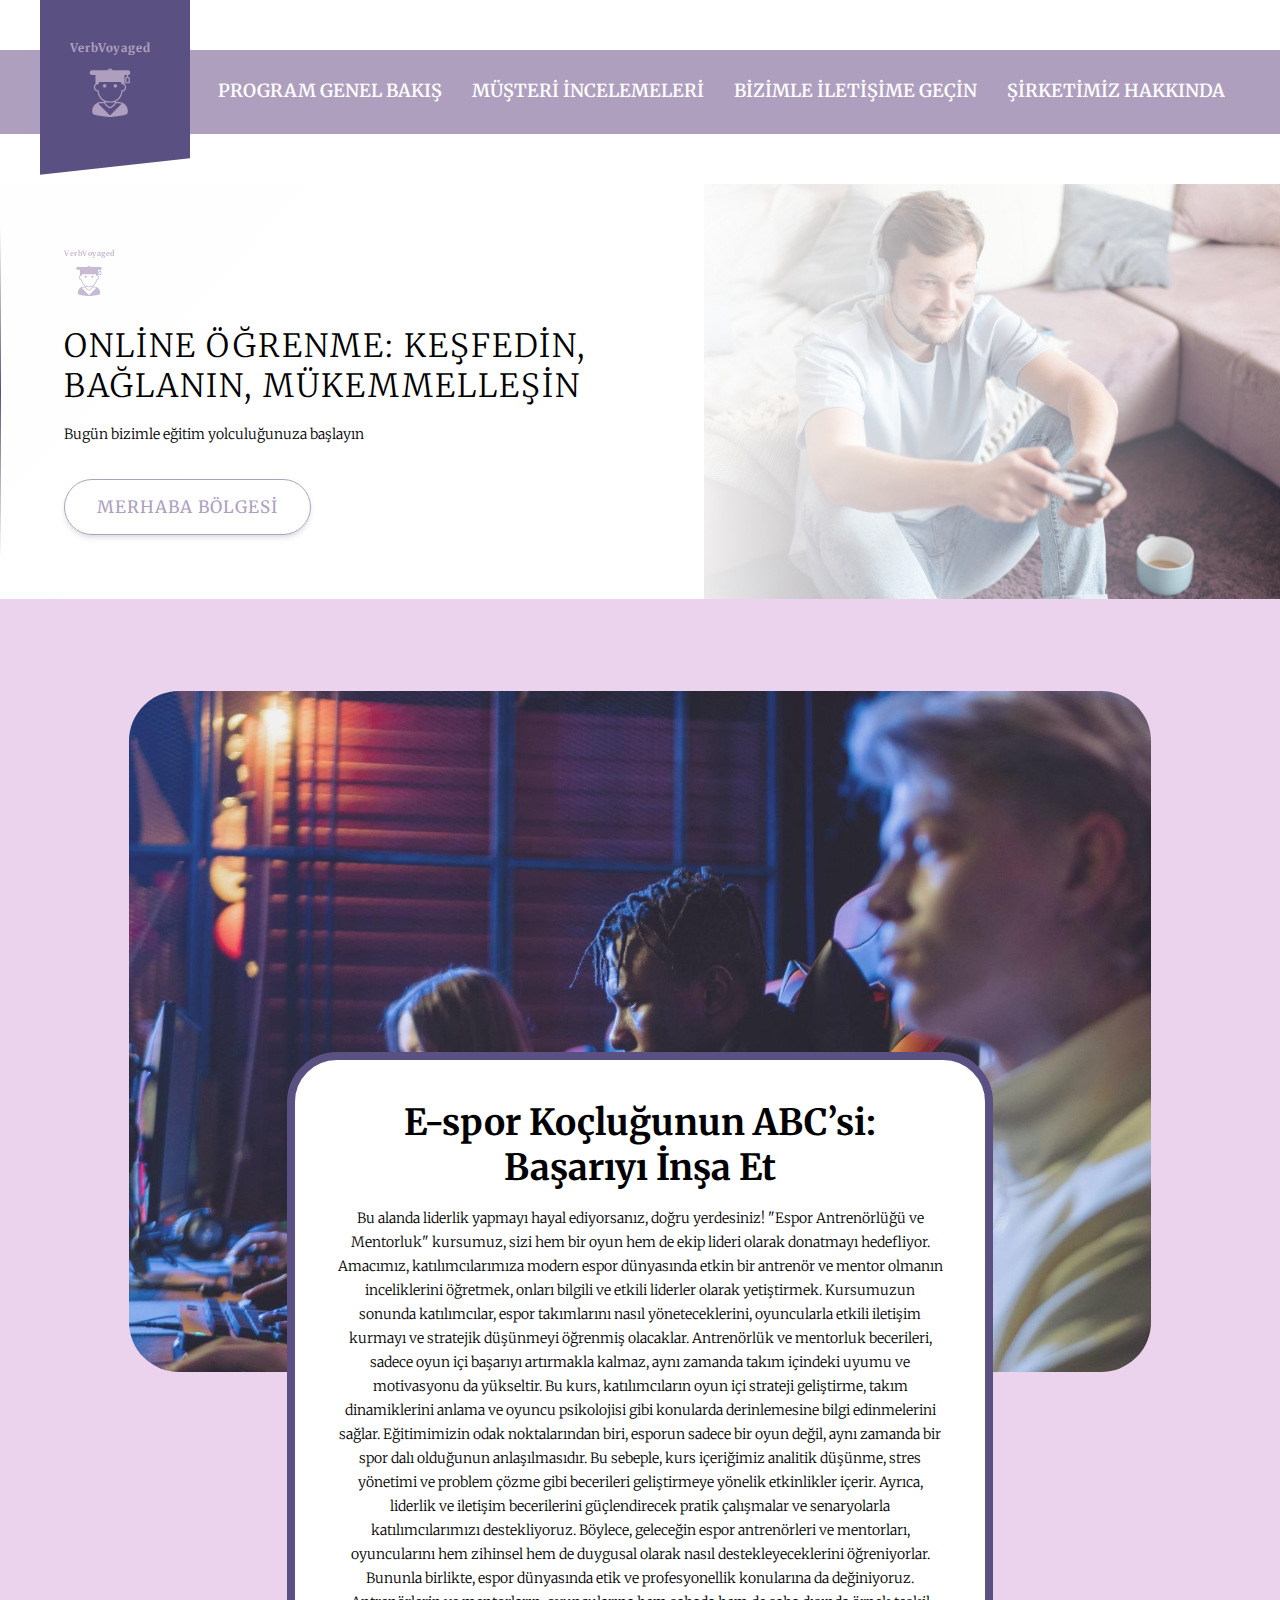
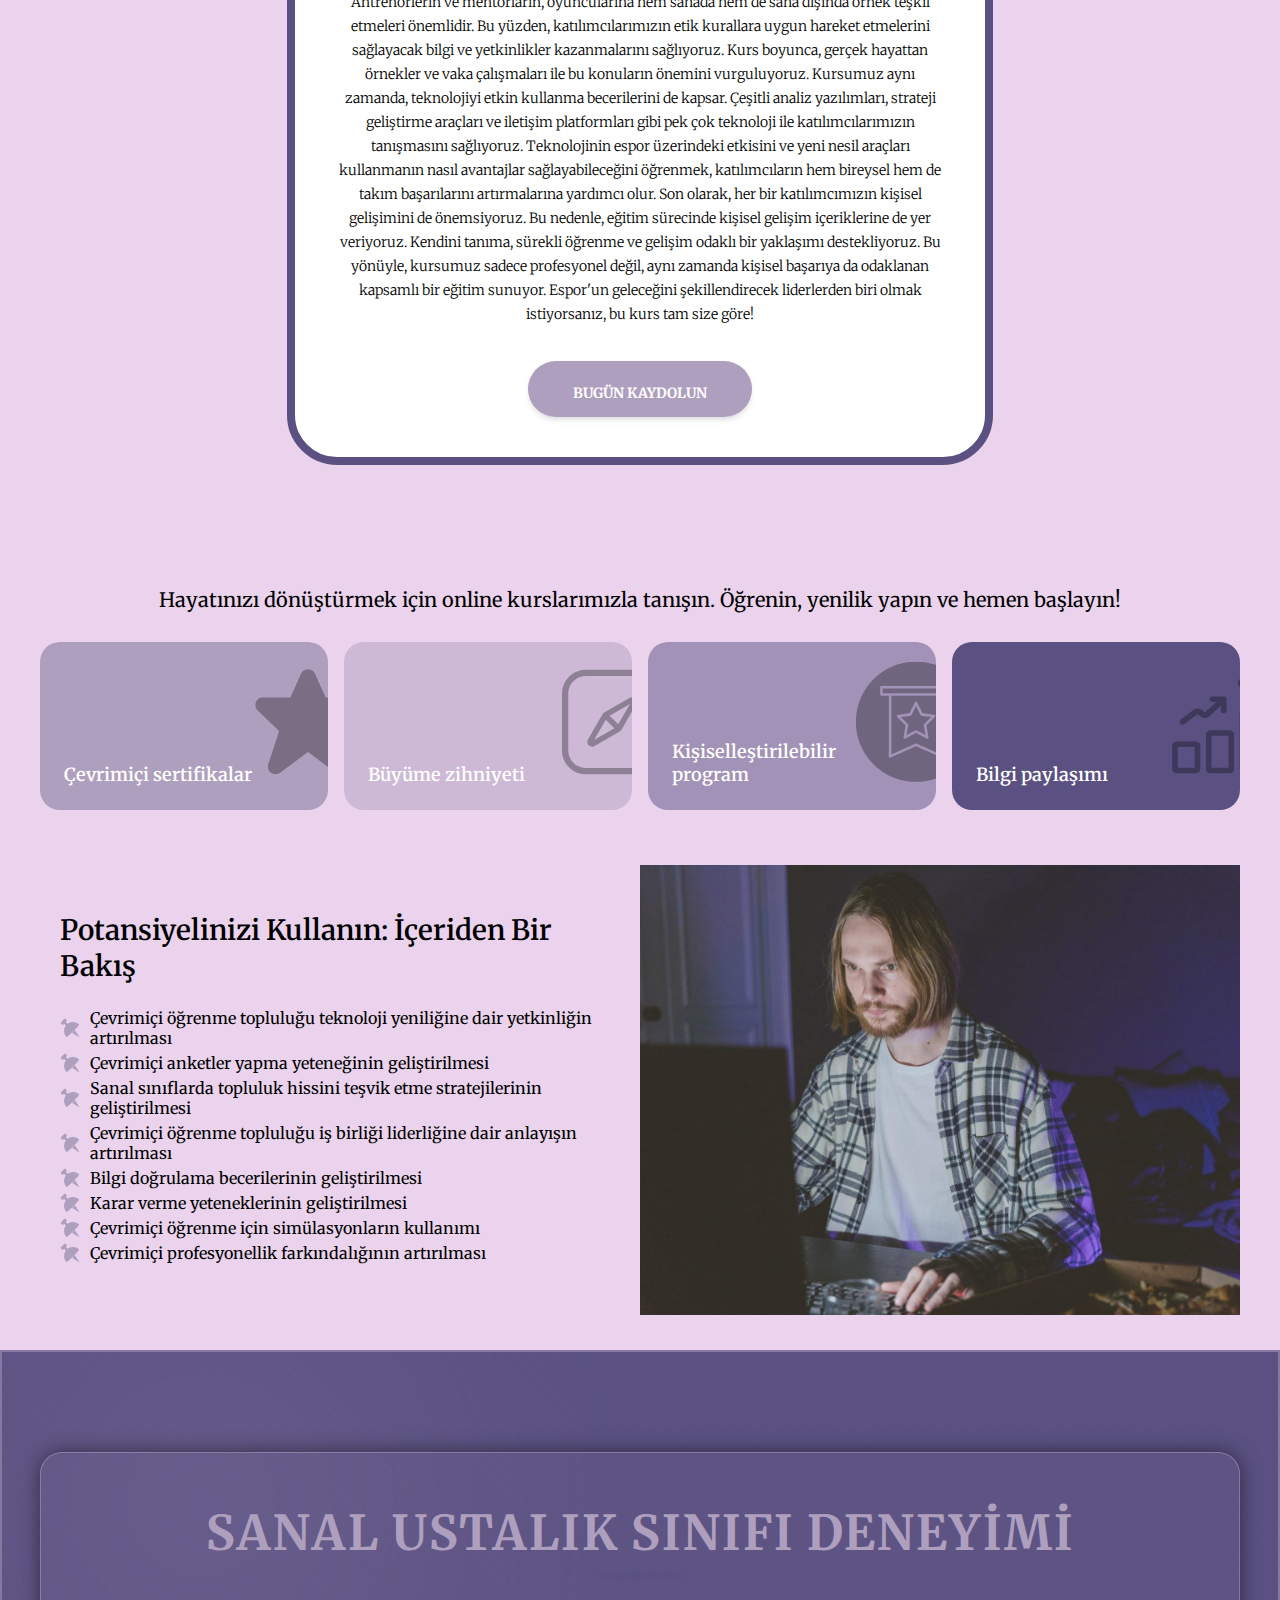
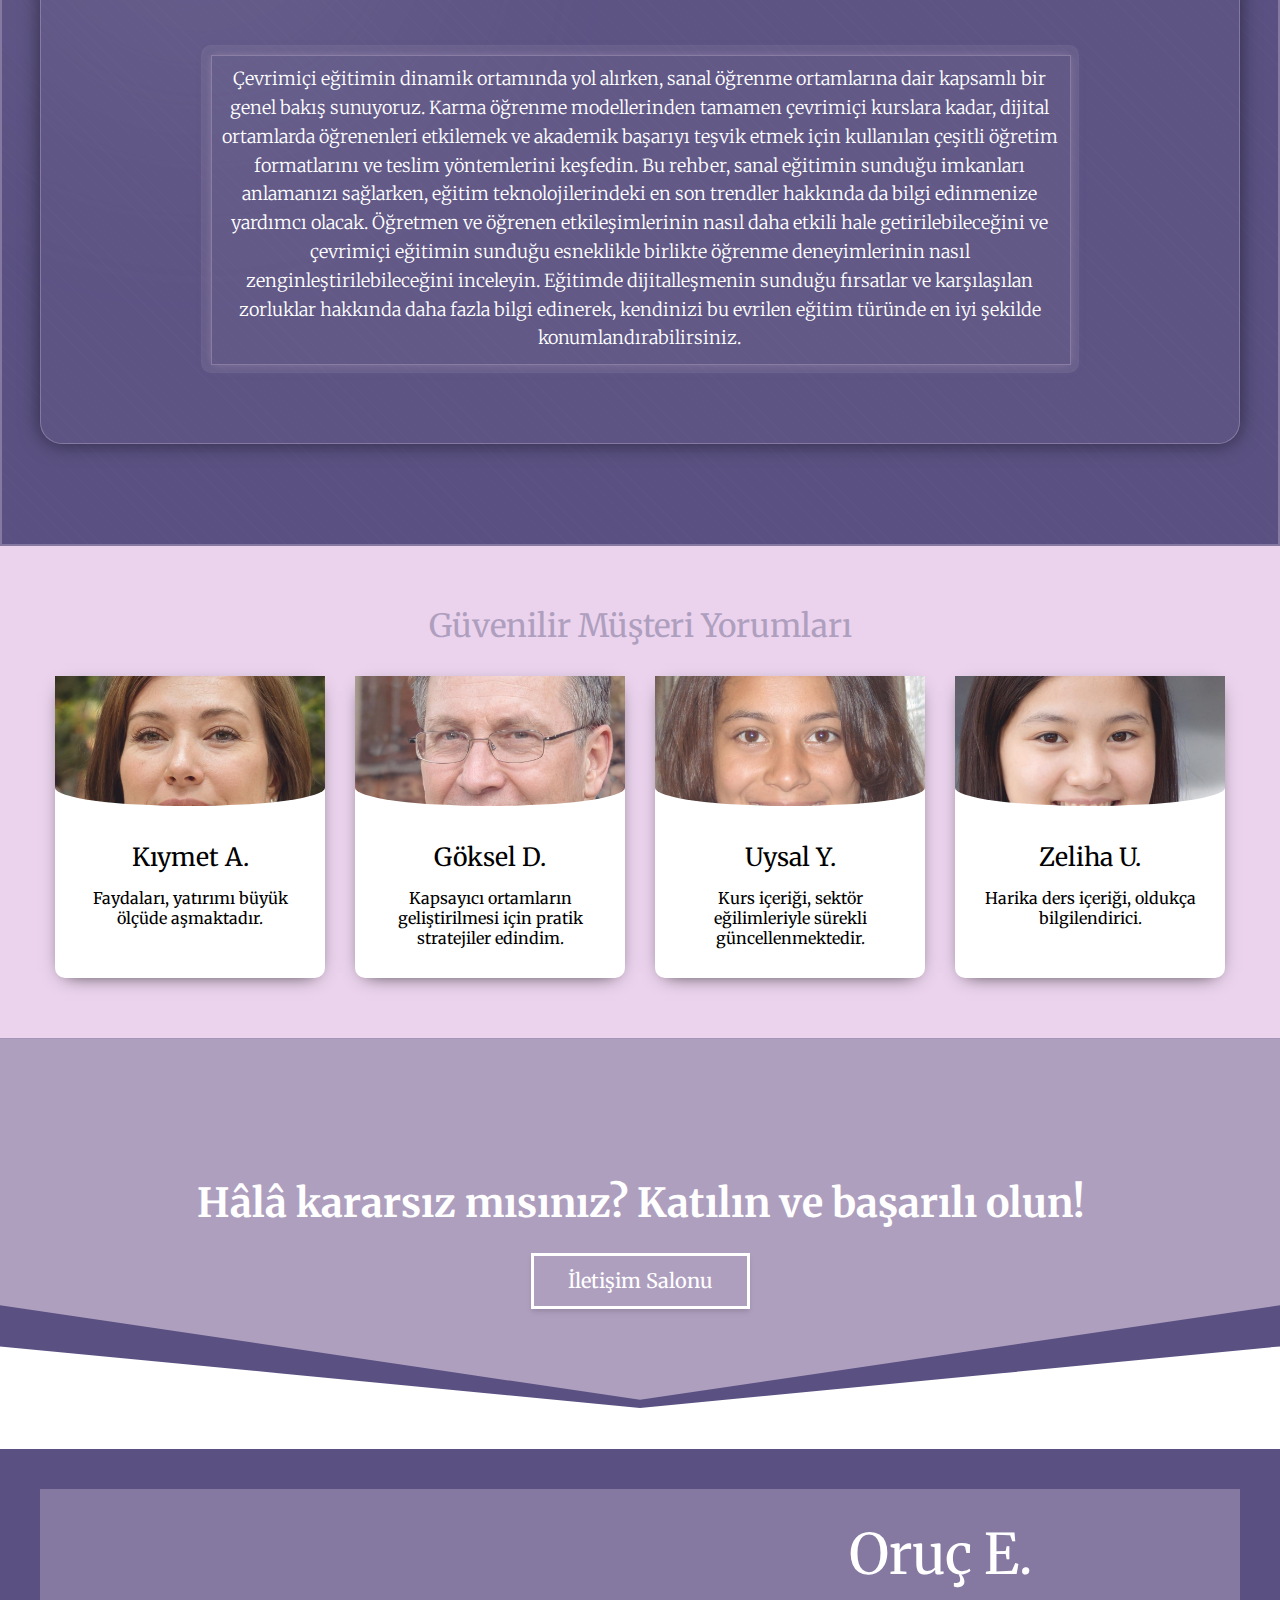
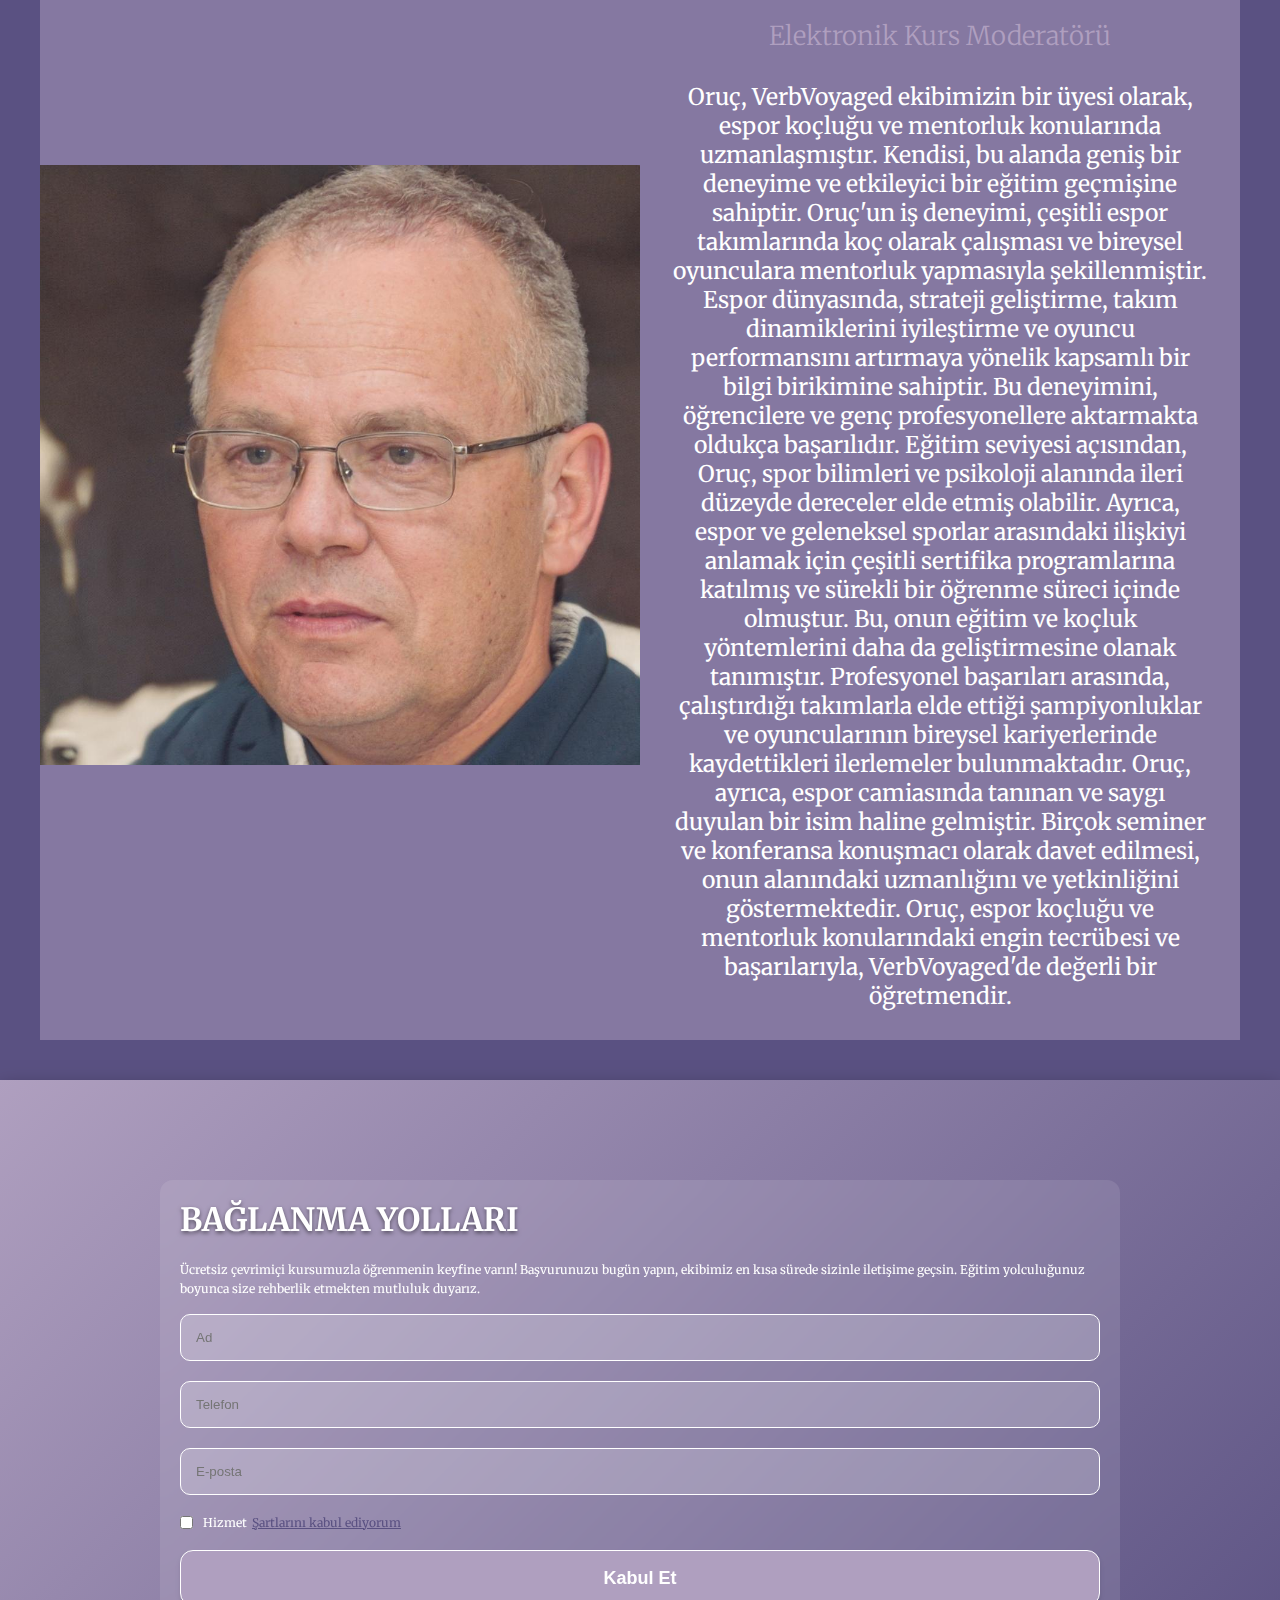
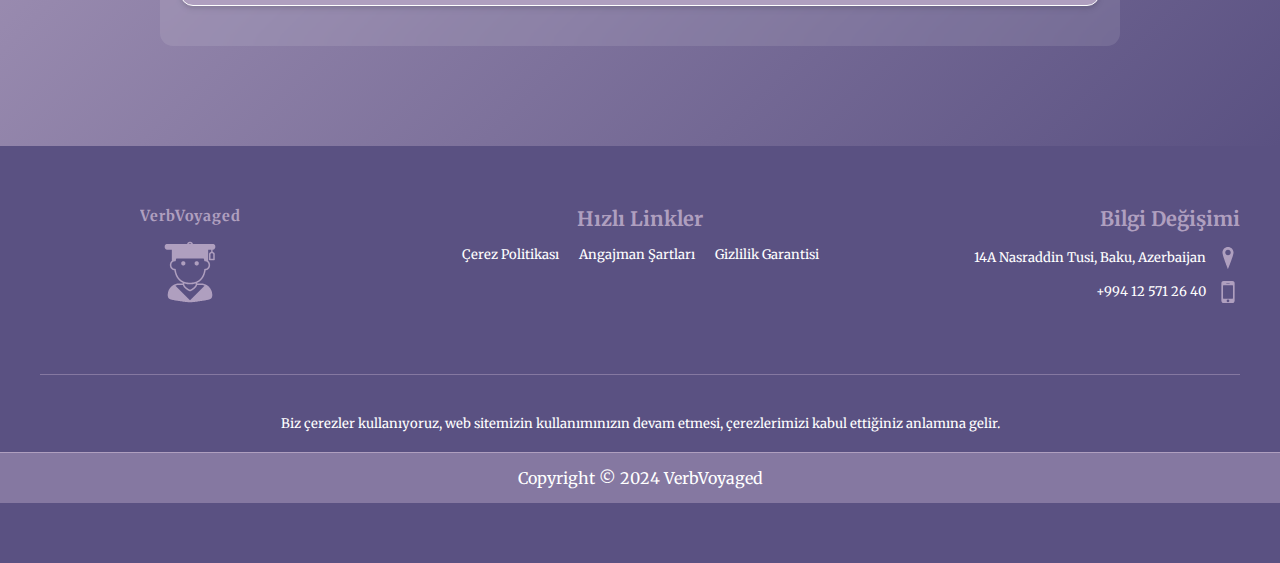
==== index.html @ fabfc953 "d" ====
<!DOCTYPE html>
<html lang="TR">
  <head>
              <meta name="viewport" content="width=device-width, initial-scale=1.0">
              <meta charset="UTF-8">
              <title>
                E-spor Koçluğunun ABC’si: Başarıyı İnşa Et. VerbVoyaged
              </title>
              <meta name="twitter:site" content="E-spor Koçluğunun ABC’si: Başarıyı İnşa Et">
              <meta property="instapp:hashtags" content="E-spor Koçluğunun ABC’si: Başarıyı İnşa Et">
              <link rel="dns-prefetch" href="//s.w.org">
              <meta property="og:locale:alternate" content="TR">
              <meta name="description" content=
              "VerbVoyaged, e-spor koçluğu ve mentorluk hizmetleri sunan bir şirket olarak, sektördeki yerini sağlamlaştırmak ve oyunculara üst düzey bir eğitim sunmak amacıyla yenilikçi bir strateji izlemektedir">
              <link rel="icon" type="image/svg+xml" href="./files/page-logo.svg">
              <link rel="preconnect" href="https://fonts.googleapis.com">
              <link rel="preconnect" href="https://fonts.gstatic.com" crossorigin="">
              <link href="https://fonts.googleapis.com/css2?family=Merriweather:ital,wght@0,300;0,400;0,700;0,900;1,300;1,400;1,700;1,900&amp;display=swap" rel="stylesheet">
              <link rel="stylesheet" type="text/css" href="./files/css_vault/stylesheet.css">
  </head>
  <body>
              <div class="wrapper-holder-XPtv4K">
                
<!--===================Header===================-->

                <header>
                            <div class="main_header">
                              <div class="container">
                                          <div class="header_content">
                                            <div class="logo_holder">
                                                        <a class="logotype" href="./"><svg fill="rgb(175,159,191)" height="512pt" preserveaspectratio="xMidYMid meet" version="1.0" viewbox="0 0 512 512" width="512pt" xmlns=
                                                        "http://www.w3.org/2000/svg">
                                                        <g transform="translate(76.8,153.6) scale(0.7)">
                                                          <g transform="translate(0.000000,512) scale(0.100000,-0.100000)">
                                                                      <path d=
                                                                      "M 2500 4690 h 120 v 10 h -120 z M 2470 4680 h 180 v 10 h -180 z M 2450 4670 h 220 v 10 h -220 z M 2430 4660 h 260 v 10 h -260 z M 2420 4650 h 280 v 10 h -280 z M 2410 4640 h 300 v 10 h -300 z M 2400 4630 h 320 v 10 h -320 z M 2390 4620 h 340 v 10 h -340 z M 2380 4610 h 360 v 10 h -360 z M 2370 4600 h 380 v 10 h -380 z M 2370 4590 h 380 v 10 h -380 z M 2360 4580 h 160 v 10 h -160 z M 2600 4580 h 160 v 10 h -160 z M 2360 4570 h 140 v 10 h -140 z M 2620 4570 h 140 v 10 h -140 z M 2360 4560 h 130 v 10 h -130 z M 2630 4560 h 130 v 10 h -130 z M 2350 4550 h 130 v 10 h -130 z M 2640 4550 h 130 v 10 h -130 z M 2350 4540 h 120 v 10 h -120 z M 2650 4540 h 120 v 10 h -120 z M 850 4530 h 3420 v 10 h -3420 z M 820 4520 h 3480 v 10 h -3480 z M 800 4510 h 3520 v 10 h -3520 z M 790 4500 h 3540 v 10 h -3540 z M 780 4490 h 3570 v 10 h -3570 z M 760 4480 h 3600 v 10 h -3600 z M 760 4470 h 3600 v 10 h -3600 z M 750 4460 h 3620 v 10 h -3620 z M 740 4450 h 3640 v 10 h -3640 z M 730 4440 h 3650 v 10 h -3650 z M 730 4430 h 3660 v 10 h -3660 z M 730 4420 h 3660 v 10 h -3660 z M 720 4410 h 3680 v 10 h -3680 z M 720 4400 h 3680 v 10 h -3680 z M 710 4390 h 3700 v 10 h -3700 z M 710 4380 h 3700 v 10 h -3700 z M 710 4370 h 3700 v 10 h -3700 z M 710 4360 h 3700 v 10 h -3700 z M 710 4350 h 3700 v 10 h -3700 z M 710 4340 h 3700 v 10 h -3700 z M 710 4330 h 3700 v 10 h -3700 z M 710 4320 h 3700 v 10 h -3700 z M 710 4310 h 3700 v 10 h -3700 z M 710 4300 h 3700 v 10 h -3700 z M 710 4290 h 3700 v 10 h -3700 z M 710 4280 h 3700 v 10 h -3700 z M 710 4270 h 3700 v 10 h -3700 z M 710 4260 h 3690 v 10 h -3690 z M 720 4250 h 3680 v 10 h -3680 z M 720 4240 h 3680 v 10 h -3680 z M 730 4230 h 3660 v 10 h -3660 z M 730 4220 h 3660 v 10 h -3660 z M 730 4210 h 3650 v 10 h -3650 z M 740 4200 h 3640 v 10 h -3640 z M 750 4190 h 3620 v 10 h -3620 z M 760 4180 h 3600 v 10 h -3600 z M 760 4170 h 3590 v 10 h -3590 z M 780 4160 h 3560 v 10 h -3560 z M 790 4150 h 3540 v 10 h -3540 z M 800 4140 h 3520 v 10 h -3520 z M 820 4130 h 3480 v 10 h -3480 z M 850 4120 h 3420 v 10 h -3420 z M 1230 4110 h 2660 v 10 h -2660 z M 4110 4110 h 100 v 10 h -100 z M 1230 4100 h 2660 v 10 h -2660 z M 4110 4100 h 100 v 10 h -100 z M 1230 4090 h 2660 v 10 h -2660 z M 4110 4090 h 100 v 10 h -100 z M 1230 4080 h 2660 v 10 h -2660 z M 4110 4080 h 100 v 10 h -100 z M 1230 4070 h 2660 v 10 h -2660 z M 4110 4070 h 100 v 10 h -100 z M 1230 4060 h 2660 v 10 h -2660 z M 4110 4060 h 100 v 10 h -100 z M 1230 4050 h 2660 v 10 h -2660 z M 4110 4050 h 100 v 10 h -100 z M 1230 4040 h 2660 v 10 h -2660 z M 4110 4040 h 100 v 10 h -100 z M 1230 4030 h 2660 v 10 h -2660 z M 4110 4030 h 100 v 10 h -100 z M 1230 4020 h 2660 v 10 h -2660 z M 4110 4020 h 100 v 10 h -100 z M 1230 4010 h 2660 v 10 h -2660 z M 4110 4010 h 100 v 10 h -100 z M 1230 4000 h 2660 v 10 h -2660 z M 4110 4000 h 100 v 10 h -100 z M 1230 3990 h 2660 v 10 h -2660 z M 4110 3990 h 100 v 10 h -100 z M 1230 3980 h 2660 v 10 h -2660 z M 4110 3980 h 100 v 10 h -100 z M 1230 3970 h 2660 v 10 h -2660 z M 4110 3970 h 100 v 10 h -100 z M 1230 3960 h 2660 v 10 h -2660 z M 4110 3960 h 100 v 10 h -100 z M 1230 3950 h 2660 v 10 h -2660 z M 4080 3950 h 160 v 10 h -160 z M 1230 3940 h 2660 v 10 h -2660 z M 4060 3940 h 200 v 10 h -200 z M 1230 3930 h 2660 v 10 h -2660 z M 4040 3930 h 240 v 10 h -240 z M 1230 3920 h 2660 v 10 h -2660 z M 4030 3920 h 260 v 10 h -260 z M 1230 3910 h 2660 v 10 h -2660 z M 4010 3910 h 300 v 10 h -300 z M 1230 3900 h 2660 v 10 h -2660 z M 4000 3900 h 320 v 10 h -320 z M 1230 3890 h 2660 v 10 h -2660 z M 3990 3890 h 340 v 10 h -340 z M 1230 3880 h 2660 v 10 h -2660 z M 3980 3880 h 360 v 10 h -360 z M 1230 3870 h 2660 v 10 h -2660 z M 3980 3870 h 360 v 10 h -360 z M 1230 3860 h 2660 v 10 h -2660 z M 3970 3860 h 380 v 10 h -380 z M 1230 3850 h 2660 v 10 h -2660 z M 3970 3850 h 170 v 10 h -170 z M 4180 3850 h 170 v 10 h -170 z M 1230 3840 h 2660 v 10 h -2660 z M 3960 3840 h 150 v 10 h -150 z M 4210 3840 h 150 v 10 h -150 z M 1230 3830 h 2660 v 10 h -2660 z M 3960 3830 h 130 v 10 h -130 z M 4230 3830 h 130 v 10 h -130 z M 1230 3820 h 2660 v 10 h -2660 z M 3960 3820 h 120 v 10 h -120 z M 4240 3820 h 120 v 10 h -120 z M 1230 3810 h 2660 v 10 h -2660 z M 3950 3810 h 120 v 10 h -120 z M 4250 3810 h 120 v 10 h -120 z M 1230 3800 h 2660 v 10 h -2660 z M 3950 3800 h 120 v 10 h -120 z M 4250 3800 h 120 v 10 h -120 z M 1230 3790 h 2660 v 10 h -2660 z M 3950 3790 h 110 v 10 h -110 z M 4260 3790 h 110 v 10 h -110 z M 1230 3780 h 2660 v 10 h -2660 z M 3950 3780 h 110 v 10 h -110 z M 4260 3780 h 110 v 10 h -110 z M 1230 3770 h 2660 v 10 h -2660 z M 3950 3770 h 110 v 10 h -110 z M 4260 3770 h 110 v 10 h -110 z M 1230 3760 h 2660 v 10 h -2660 z M 3950 3760 h 110 v 10 h -110 z M 4260 3760 h 110 v 10 h -110 z M 1230 3750 h 2660 v 10 h -2660 z M 3950 3750 h 110 v 10 h -110 z M 4260 3750 h 110 v 10 h -110 z M 1230 3740 h 2660 v 10 h -2660 z M 3950 3740 h 110 v 10 h -110 z M 4260 3740 h 110 v 10 h -110 z M 1230 3730 h 2660 v 10 h -2660 z M 3950 3730 h 110 v 10 h -110 z M 4260 3730 h 110 v 10 h -110 z M 1230 3720 h 2660 v 10 h -2660 z M 3950 3720 h 110 v 10 h -110 z M 4260 3720 h 110 v 10 h -110 z M 1230 3710 h 2660 v 10 h -2660 z M 3950 3710 h 110 v 10 h -110 z M 4260 3710 h 110 v 10 h -110 z M 1230 3700 h 2660 v 10 h -2660 z M 3950 3700 h 110 v 10 h -110 z M 4260 3700 h 110 v 10 h -110 z M 1230 3690 h 2660 v 10 h -2660 z M 3950 3690 h 110 v 10 h -110 z M 4260 3690 h 110 v 10 h -110 z M 1230 3680 h 2660 v 10 h -2660 z M 3950 3680 h 110 v 10 h -110 z M 4260 3680 h 110 v 10 h -110 z M 1230 3670 h 2660 v 10 h -2660 z M 3950 3670 h 110 v 10 h -110 z M 4260 3670 h 110 v 10 h -110 z M 1230 3660 h 2660 v 10 h -2660 z M 3950 3660 h 110 v 10 h -110 z M 4260 3660 h 110 v 10 h -110 z M 1230 3650 h 2660 v 10 h -2660 z M 3950 3650 h 110 v 10 h -110 z M 4260 3650 h 110 v 10 h -110 z M 1230 3640 h 2660 v 10 h -2660 z M 3950 3640 h 110 v 10 h -110 z M 4260 3640 h 110 v 10 h -110 z M 1230 3630 h 2660 v 10 h -2660 z M 3950 3630 h 110 v 10 h -110 z M 4260 3630 h 110 v 10 h -110 z M 1230 3620 h 2660 v 10 h -2660 z M 3950 3620 h 110 v 10 h -110 z M 4260 3620 h 110 v 10 h -110 z M 1230 3610 h 2660 v 10 h -2660 z M 3950 3610 h 110 v 10 h -110 z M 4260 3610 h 110 v 10 h -110 z M 1230 3600 h 2660 v 10 h -2660 z M 3950 3600 h 110 v 10 h -110 z M 4260 3600 h 110 v 10 h -110 z M 1230 3590 h 2660 v 10 h -2660 z M 3950 3590 h 110 v 10 h -110 z M 4260 3590 h 110 v 10 h -110 z M 1230 3580 h 2660 v 10 h -2660 z M 3950 3580 h 110 v 10 h -110 z M 4260 3580 h 110 v 10 h -110 z M 1230 3570 h 2660 v 10 h -2660 z M 3950 3570 h 110 v 10 h -110 z M 4260 3570 h 110 v 10 h -110 z M 1230 3560 h 2660 v 10 h -2660 z M 3950 3560 h 110 v 10 h -110 z M 4260 3560 h 110 v 10 h -110 z M 1230 3550 h 2660 v 10 h -2660 z M 3950 3550 h 110 v 10 h -110 z M 4260 3550 h 110 v 10 h -110 z M 1230 3540 h 2660 v 10 h -2660 z M 3950 3540 h 110 v 10 h -110 z M 4260 3540 h 110 v 10 h -110 z M 1230 3530 h 2660 v 10 h -2660 z M 3950 3530 h 110 v 10 h -110 z M 4260 3530 h 110 v 10 h -110 z M 1230 3520 h 2660 v 10 h -2660 z M 3950 3520 h 110 v 10 h -110 z M 4260 3520 h 110 v 10 h -110 z M 1230 3510 h 2660 v 10 h -2660 z M 3950 3510 h 110 v 10 h -110 z M 4260 3510 h 110 v 10 h -110 z M 1230 3500 h 2660 v 10 h -2660 z M 3950 3500 h 110 v 10 h -110 z M 4260 3500 h 110 v 10 h -110 z M 1230 3490 h 2660 v 10 h -2660 z M 3950 3490 h 110 v 10 h -110 z M 4260 3490 h 110 v 10 h -110 z M 1230 3480 h 2660 v 10 h -2660 z M 3950 3480 h 110 v 10 h -110 z M 4260 3480 h 110 v 10 h -110 z M 1230 3470 h 330 v 10 h -330 z M 3560 3470 h 330 v 10 h -330 z M 3950 3470 h 110 v 10 h -110 z M 4260 3470 h 110 v 10 h -110 z M 1230 3460 h 330 v 10 h -330 z M 3560 3460 h 330 v 10 h -330 z M 3950 3460 h 110 v 10 h -110 z M 4260 3460 h 110 v 10 h -110 z M 1230 3450 h 320 v 10 h -320 z M 3570 3450 h 320 v 10 h -320 z M 3950 3450 h 420 v 10 h -420 z M 1230 3440 h 320 v 10 h -320 z M 3570 3440 h 320 v 10 h -320 z M 3950 3440 h 420 v 10 h -420 z M 1230 3430 h 320 v 10 h -320 z M 3570 3430 h 320 v 10 h -320 z M 3950 3430 h 420 v 10 h -420 z M 1230 3420 h 310 v 10 h -310 z M 3580 3420 h 310 v 10 h -310 z M 3950 3420 h 420 v 10 h -420 z M 1230 3410 h 310 v 10 h -310 z M 3580 3410 h 310 v 10 h -310 z M 3950 3410 h 420 v 10 h -420 z M 1230 3400 h 310 v 10 h -310 z M 3580 3400 h 310 v 10 h -310 z M 3950 3400 h 420 v 10 h -420 z M 1230 3390 h 300 v 10 h -300 z M 3590 3390 h 300 v 10 h -300 z M 3950 3390 h 420 v 10 h -420 z M 1230 3380 h 300 v 10 h -300 z M 3590 3380 h 300 v 10 h -300 z M 3950 3380 h 420 v 10 h -420 z M 1230 3370 h 300 v 10 h -300 z M 3590 3370 h 300 v 10 h -300 z M 3950 3370 h 420 v 10 h -420 z M 1230 3360 h 290 v 10 h -290 z M 3590 3360 h 300 v 10 h -300 z M 3960 3360 h 400 v 10 h -400 z M 1230 3350 h 290 v 10 h -290 z M 3600 3350 h 290 v 10 h -290 z M 3980 3350 h 360 v 10 h -360 z M 1230 3340 h 290 v 10 h -290 z M 3600 3340 h 290 v 10 h -290 z M 1230 3330 h 290 v 10 h -290 z M 3600 3330 h 290 v 10 h -290 z M 1230 3320 h 290 v 10 h -290 z M 3600 3320 h 290 v 10 h -290 z M 1230 3310 h 290 v 10 h -290 z M 3600 3310 h 290 v 10 h -290 z M 1230 3300 h 290 v 10 h -290 z M 3600 3300 h 290 v 10 h -290 z M 1210 3290 h 300 v 10 h -300 z M 3610 3290 h 290 v 10 h -290 z M 1200 3280 h 300 v 10 h -300 z M 3620 3280 h 290 v 10 h -290 z M 1190 3270 h 300 v 10 h -300 z M 3630 3270 h 290 v 10 h -290 z M 1180 3260 h 230 v 10 h -230 z M 2010 3260 h 120 v 10 h -120 z M 2990 3260 h 120 v 10 h -120 z M 3710 3260 h 220 v 10 h -220 z M 1180 3250 h 190 v 10 h -190 z M 1990 3250 h 160 v 10 h -160 z M 2970 3250 h 160 v 10 h -160 z M 3750 3250 h 190 v 10 h -190 z M 1170 3240 h 170 v 10 h -170 z M 1980 3240 h 180 v 10 h -180 z M 2960 3240 h 180 v 10 h -180 z M 3770 3240 h 170 v 10 h -170 z M 1160 3230 h 160 v 10 h -160 z M 1960 3230 h 220 v 10 h -220 z M 2940 3230 h 220 v 10 h -220 z M 3790 3230 h 160 v 10 h -160 z M 1150 3220 h 160 v 10 h -160 z M 1950 3220 h 240 v 10 h -240 z M 2930 3220 h 240 v 10 h -240 z M 3800 3220 h 160 v 10 h -160 z M 1150 3210 h 150 v 10 h -150 z M 1950 3210 h 240 v 10 h -240 z M 2930 3210 h 240 v 10 h -240 z M 3820 3210 h 150 v 10 h -150 z M 1140 3200 h 140 v 10 h -140 z M 1940 3200 h 260 v 10 h -260 z M 2920 3200 h 260 v 10 h -260 z M 3830 3200 h 140 v 10 h -140 z M 1130 3190 h 140 v 10 h -140 z M 1930 3190 h 280 v 10 h -280 z M 2910 3190 h 280 v 10 h -280 z M 3840 3190 h 140 v 10 h -140 z M 1130 3180 h 130 v 10 h -130 z M 1930 3180 h 280 v 10 h -280 z M 2910 3180 h 280 v 10 h -280 z M 3850 3180 h 130 v 10 h -130 z M 1120 3170 h 140 v 10 h -140 z M 1920 3170 h 300 v 10 h -300 z M 2900 3170 h 300 v 10 h -300 z M 3860 3170 h 130 v 10 h -130 z M 1120 3160 h 130 v 10 h -130 z M 1920 3160 h 300 v 10 h -300 z M 2900 3160 h 300 v 10 h -300 z M 3860 3160 h 130 v 10 h -130 z M 1120 3150 h 120 v 10 h -120 z M 1920 3150 h 300 v 10 h -300 z M 2900 3150 h 300 v 10 h -300 z M 3870 3150 h 130 v 10 h -130 z M 1110 3140 h 130 v 10 h -130 z M 1920 3140 h 300 v 10 h -300 z M 2900 3140 h 300 v 10 h -300 z M 3880 3140 h 120 v 10 h -120 z M 1110 3130 h 120 v 10 h -120 z M 1920 3130 h 300 v 10 h -300 z M 2900 3130 h 300 v 10 h -300 z M 3880 3130 h 120 v 10 h -120 z M 1110 3120 h 110 v 10 h -110 z M 1920 3120 h 300 v 10 h -300 z M 2900 3120 h 300 v 10 h -300 z M 3890 3120 h 120 v 10 h -120 z M 1100 3110 h 120 v 10 h -120 z M 1920 3110 h 300 v 10 h -300 z M 2900 3110 h 300 v 10 h -300 z M 3890 3110 h 120 v 10 h -120 z M 1100 3100 h 120 v 10 h -120 z M 1920 3100 h 300 v 10 h -300 z M 2900 3100 h 300 v 10 h -300 z M 3900 3100 h 110 v 10 h -110 z M 1100 3090 h 110 v 10 h -110 z M 1920 3090 h 300 v 10 h -300 z M 2900 3090 h 300 v 10 h -300 z M 3900 3090 h 120 v 10 h -120 z M 1100 3080 h 110 v 10 h -110 z M 1920 3080 h 300 v 10 h -300 z M 2900 3080 h 300 v 10 h -300 z M 3900 3080 h 120 v 10 h -120 z M 1090 3070 h 120 v 10 h -120 z M 1920 3070 h 300 v 10 h -300 z M 2900 3070 h 300 v 10 h -300 z M 3910 3070 h 110 v 10 h -110 z M 1090 3060 h 110 v 10 h -110 z M 1920 3060 h 300 v 10 h -300 z M 2900 3060 h 300 v 10 h -300 z M 3910 3060 h 110 v 10 h -110 z M 1090 3050 h 110 v 10 h -110 z M 1930 3050 h 280 v 10 h -280 z M 2910 3050 h 280 v 10 h -280 z M 3910 3050 h 110 v 10 h -110 z M 1090 3040 h 110 v 10 h -110 z M 1930 3040 h 280 v 10 h -280 z M 2910 3040 h 280 v 10 h -280 z M 3910 3040 h 110 v 10 h -110 z M 1090 3030 h 110 v 10 h -110 z M 1940 3030 h 260 v 10 h -260 z M 2920 3030 h 260 v 10 h -260 z M 3910 3030 h 120 v 10 h -120 z M 1090 3020 h 110 v 10 h -110 z M 1950 3020 h 240 v 10 h -240 z M 2930 3020 h 240 v 10 h -240 z M 3920 3020 h 110 v 10 h -110 z M 1090 3010 h 110 v 10 h -110 z M 1950 3010 h 240 v 10 h -240 z M 2930 3010 h 240 v 10 h -240 z M 3920 3010 h 110 v 10 h -110 z M 1090 3000 h 110 v 10 h -110 z M 1960 3000 h 220 v 10 h -220 z M 2940 3000 h 220 v 10 h -220 z M 3920 3000 h 110 v 10 h -110 z M 1090 2990 h 110 v 10 h -110 z M 1980 2990 h 180 v 10 h -180 z M 2960 2990 h 180 v 10 h -180 z M 3920 2990 h 110 v 10 h -110 z M 1090 2980 h 110 v 10 h -110 z M 1990 2980 h 160 v 10 h -160 z M 2970 2980 h 160 v 10 h -160 z M 3920 2980 h 110 v 10 h -110 z M 1090 2970 h 110 v 10 h -110 z M 2010 2970 h 120 v 10 h -120 z M 2990 2970 h 120 v 10 h -120 z M 3920 2970 h 110 v 10 h -110 z M 1090 2960 h 110 v 10 h -110 z M 3920 2960 h 110 v 10 h -110 z M 1090 2950 h 110 v 10 h -110 z M 3920 2950 h 110 v 10 h -110 z M 1090 2940 h 110 v 10 h -110 z M 3910 2940 h 120 v 10 h -120 z M 1090 2930 h 110 v 10 h -110 z M 3910 2930 h 110 v 10 h -110 z M 1090 2920 h 120 v 10 h -120 z M 3910 2920 h 110 v 10 h -110 z M 1090 2910 h 120 v 10 h -120 z M 3910 2910 h 110 v 10 h -110 z M 1100 2900 h 110 v 10 h -110 z M 3910 2900 h 110 v 10 h -110 z M 1100 2890 h 110 v 10 h -110 z M 3900 2890 h 120 v 10 h -120 z M 1100 2880 h 120 v 10 h -120 z M 3900 2880 h 120 v 10 h -120 z M 1100 2870 h 120 v 10 h -120 z M 3890 2870 h 120 v 10 h -120 z M 1110 2860 h 120 v 10 h -120 z M 3890 2860 h 120 v 10 h -120 z M 1110 2850 h 120 v 10 h -120 z M 3880 2850 h 130 v 10 h -130 z M 1110 2840 h 130 v 10 h -130 z M 3880 2840 h 120 v 10 h -120 z M 1120 2830 h 130 v 10 h -130 z M 3870 2830 h 130 v 10 h -130 z M 1120 2820 h 130 v 10 h -130 z M 3870 2820 h 130 v 10 h -130 z M 1130 2810 h 130 v 10 h -130 z M 3860 2810 h 130 v 10 h -130 z M 1130 2800 h 140 v 10 h -140 z M 3850 2800 h 140 v 10 h -140 z M 1140 2790 h 140 v 10 h -140 z M 3840 2790 h 140 v 10 h -140 z M 1140 2780 h 150 v 10 h -150 z M 3830 2780 h 150 v 10 h -150 z M 1150 2770 h 150 v 10 h -150 z M 3820 2770 h 150 v 10 h -150 z M 1160 2760 h 160 v 10 h -160 z M 3810 2760 h 150 v 10 h -150 z M 1160 2750 h 170 v 10 h -170 z M 3790 2750 h 170 v 10 h -170 z M 1170 2740 h 180 v 10 h -180 z M 3770 2740 h 180 v 10 h -180 z M 1180 2730 h 190 v 10 h -190 z M 3750 2730 h 190 v 10 h -190 z M 1190 2720 h 220 v 10 h -220 z M 3710 2720 h 220 v 10 h -220 z M 1200 2710 h 280 v 10 h -280 z M 3640 2710 h 280 v 10 h -280 z M 1210 2700 h 290 v 10 h -290 z M 3620 2700 h 290 v 10 h -290 z M 1220 2690 h 290 v 10 h -290 z M 3610 2690 h 290 v 10 h -290 z M 1230 2680 h 280 v 10 h -280 z M 3600 2680 h 290 v 10 h -290 z M 1240 2670 h 280 v 10 h -280 z M 3600 2670 h 280 v 10 h -280 z M 1260 2660 h 260 v 10 h -260 z M 3600 2660 h 260 v 10 h -260 z M 1280 2650 h 240 v 10 h -240 z M 3600 2650 h 240 v 10 h -240 z M 1300 2640 h 220 v 10 h -220 z M 3600 2640 h 220 v 10 h -220 z M 1320 2630 h 200 v 10 h -200 z M 3600 2630 h 200 v 10 h -200 z M 1350 2620 h 170 v 10 h -170 z M 3600 2620 h 170 v 10 h -170 z M 1390 2610 h 140 v 10 h -140 z M 3590 2610 h 140 v 10 h -140 z M 1420 2600 h 110 v 10 h -110 z M 3590 2600 h 110 v 10 h -110 z M 1420 2590 h 110 v 10 h -110 z M 3590 2590 h 110 v 10 h -110 z M 1420 2580 h 110 v 10 h -110 z M 3590 2580 h 110 v 10 h -110 z M 1420 2570 h 110 v 10 h -110 z M 3590 2570 h 110 v 10 h -110 z M 1420 2560 h 110 v 10 h -110 z M 3590 2560 h 110 v 10 h -110 z M 1420 2550 h 120 v 10 h -120 z M 3580 2550 h 120 v 10 h -120 z M 1430 2540 h 110 v 10 h -110 z M 3580 2540 h 110 v 10 h -110 z M 1430 2530 h 110 v 10 h -110 z M 3580 2530 h 110 v 10 h -110 z M 1430 2520 h 110 v 10 h -110 z M 3580 2520 h 110 v 10 h -110 z M 1430 2510 h 120 v 10 h -120 z M 3570 2510 h 120 v 10 h -120 z M 1430 2500 h 120 v 10 h -120 z M 3570 2500 h 120 v 10 h -120 z M 1440 2490 h 110 v 10 h -110 z M 3570 2490 h 110 v 10 h -110 z M 1440 2480 h 110 v 10 h -110 z M 3570 2480 h 110 v 10 h -110 z M 1440 2470 h 110 v 10 h -110 z M 3570 2470 h 110 v 10 h -110 z M 1440 2460 h 120 v 10 h -120 z M 3560 2460 h 120 v 10 h -120 z M 1450 2450 h 110 v 10 h -110 z M 3560 2450 h 110 v 10 h -110 z M 1450 2440 h 110 v 10 h -110 z M 3560 2440 h 110 v 10 h -110 z M 1450 2430 h 120 v 10 h -120 z M 3550 2430 h 120 v 10 h -120 z M 1450 2420 h 120 v 10 h -120 z M 3550 2420 h 120 v 10 h -120 z M 1460 2410 h 110 v 10 h -110 z M 3550 2410 h 110 v 10 h -110 z M 1460 2400 h 110 v 10 h -110 z M 3550 2400 h 110 v 10 h -110 z M 1460 2390 h 120 v 10 h -120 z M 3540 2390 h 120 v 10 h -120 z M 1470 2380 h 110 v 10 h -110 z M 3540 2380 h 110 v 10 h -110 z M 1470 2370 h 110 v 10 h -110 z M 3540 2370 h 110 v 10 h -110 z M 1470 2360 h 120 v 10 h -120 z M 3530 2360 h 120 v 10 h -120 z M 1480 2350 h 110 v 10 h -110 z M 3530 2350 h 120 v 10 h -120 z M 1480 2340 h 120 v 10 h -120 z M 3530 2340 h 110 v 10 h -110 z M 1480 2330 h 120 v 10 h -120 z M 3520 2330 h 120 v 10 h -120 z M 1490 2320 h 110 v 10 h -110 z M 3520 2320 h 120 v 10 h -120 z M 1490 2310 h 120 v 10 h -120 z M 3510 2310 h 120 v 10 h -120 z M 1490 2300 h 120 v 10 h -120 z M 3510 2300 h 120 v 10 h -120 z M 1500 2290 h 110 v 10 h -110 z M 3510 2290 h 110 v 10 h -110 z M 1500 2280 h 120 v 10 h -120 z M 3500 2280 h 120 v 10 h -120 z M 1500 2270 h 120 v 10 h -120 z M 3500 2270 h 120 v 10 h -120 z M 1510 2260 h 120 v 10 h -120 z M 3490 2260 h 120 v 10 h -120 z M 1510 2250 h 120 v 10 h -120 z M 3490 2250 h 120 v 10 h -120 z M 1520 2240 h 120 v 10 h -120 z M 3480 2240 h 120 v 10 h -120 z M 1520 2230 h 120 v 10 h -120 z M 3480 2230 h 120 v 10 h -120 z M 1520 2220 h 130 v 10 h -130 z M 3470 2220 h 130 v 10 h -130 z M 1530 2210 h 120 v 10 h -120 z M 3470 2210 h 120 v 10 h -120 z M 1530 2200 h 130 v 10 h -130 z M 3460 2200 h 130 v 10 h -130 z M 1540 2190 h 120 v 10 h -120 z M 3460 2190 h 120 v 10 h -120 z M 1540 2180 h 130 v 10 h -130 z M 3450 2180 h 130 v 10 h -130 z M 1550 2170 h 120 v 10 h -120 z M 3450 2170 h 120 v 10 h -120 z M 1550 2160 h 130 v 10 h -130 z M 3440 2160 h 130 v 10 h -130 z M 1560 2150 h 120 v 10 h -120 z M 3440 2150 h 120 v 10 h -120 z M 1560 2140 h 130 v 10 h -130 z M 3430 2140 h 130 v 10 h -130 z M 1570 2130 h 130 v 10 h -130 z M 3420 2130 h 130 v 10 h -130 z M 1570 2120 h 130 v 10 h -130 z M 3420 2120 h 130 v 10 h -130 z M 1580 2110 h 130 v 10 h -130 z M 3410 2110 h 130 v 10 h -130 z M 1590 2100 h 130 v 10 h -130 z M 3400 2100 h 130 v 10 h -130 z M 1590 2090 h 130 v 10 h -130 z M 3400 2090 h 130 v 10 h -130 z M 1600 2080 h 130 v 10 h -130 z M 3390 2080 h 130 v 10 h -130 z M 1600 2070 h 140 v 10 h -140 z M 3380 2070 h 140 v 10 h -140 z M 1610 2060 h 140 v 10 h -140 z M 3370 2060 h 140 v 10 h -140 z M 1620 2050 h 130 v 10 h -130 z M 3370 2050 h 130 v 10 h -130 z M 1620 2040 h 140 v 10 h -140 z M 3360 2040 h 140 v 10 h -140 z M 1630 2030 h 140 v 10 h -140 z M 3350 2030 h 140 v 10 h -140 z M 1640 2020 h 140 v 10 h -140 z M 3340 2020 h 140 v 10 h -140 z M 1640 2010 h 150 v 10 h -150 z M 3330 2010 h 150 v 10 h -150 z M 1650 2000 h 150 v 10 h -150 z M 3320 2000 h 150 v 10 h -150 z M 1660 1990 h 140 v 10 h -140 z M 3320 1990 h 140 v 10 h -140 z M 1670 1980 h 140 v 10 h -140 z M 3310 1980 h 140 v 10 h -140 z M 1670 1970 h 150 v 10 h -150 z M 3300 1970 h 150 v 10 h -150 z M 1680 1960 h 150 v 10 h -150 z M 3290 1960 h 150 v 10 h -150 z M 1690 1950 h 150 v 10 h -150 z M 3280 1950 h 150 v 10 h -150 z M 1700 1940 h 160 v 10 h -160 z M 3270 1940 h 150 v 10 h -150 z M 1710 1930 h 160 v 10 h -160 z M 3250 1930 h 160 v 10 h -160 z M 1720 1920 h 160 v 10 h -160 z M 3240 1920 h 160 v 10 h -160 z M 1730 1910 h 160 v 10 h -160 z M 3230 1910 h 160 v 10 h -160 z M 1730 1900 h 170 v 10 h -170 z M 3220 1900 h 170 v 10 h -170 z M 1740 1890 h 180 v 10 h -180 z M 3210 1890 h 170 v 10 h -170 z M 1750 1880 h 180 v 10 h -180 z M 3190 1880 h 180 v 10 h -180 z M 1760 1870 h 180 v 10 h -180 z M 3180 1870 h 180 v 10 h -180 z M 1780 1860 h 180 v 10 h -180 z M 3160 1860 h 180 v 10 h -180 z M 1790 1850 h 180 v 10 h -180 z M 3150 1850 h 180 v 10 h -180 z M 1800 1840 h 190 v 10 h -190 z M 3130 1840 h 190 v 10 h -190 z M 1810 1830 h 200 v 10 h -200 z M 3120 1830 h 190 v 10 h -190 z M 1820 1820 h 200 v 10 h -200 z M 3100 1820 h 200 v 10 h -200 z M 1830 1810 h 210 v 10 h -210 z M 3080 1810 h 210 v 10 h -210 z M 1850 1800 h 210 v 10 h -210 z M 3060 1800 h 210 v 10 h -210 z M 1860 1790 h 220 v 10 h -220 z M 3040 1790 h 220 v 10 h -220 z M 1870 1780 h 230 v 10 h -230 z M 3020 1780 h 230 v 10 h -230 z M 1890 1770 h 240 v 10 h -240 z M 2990 1770 h 240 v 10 h -240 z M 1900 1760 h 260 v 10 h -260 z M 2960 1760 h 260 v 10 h -260 z M 1920 1750 h 260 v 10 h -260 z M 2940 1750 h 260 v 10 h -260 z M 1930 1740 h 290 v 10 h -290 z M 2900 1740 h 290 v 10 h -290 z M 1950 1730 h 300 v 10 h -300 z M 2870 1730 h 300 v 10 h -300 z M 1970 1720 h 330 v 10 h -330 z M 2820 1720 h 330 v 10 h -330 z M 1990 1710 h 360 v 10 h -360 z M 2770 1710 h 360 v 10 h -360 z M 2010 1700 h 420 v 10 h -420 z M 2690 1700 h 420 v 10 h -420 z M 2030 1690 h 1060 v 10 h -1060 z M 2030 1680 h 1060 v 10 h -1060 z M 2030 1670 h 1060 v 10 h -1060 z M 2030 1660 h 1060 v 10 h -1060 z M 2030 1650 h 1060 v 10 h -1060 z M 1670 1640 h 470 v 10 h -470 z M 2160 1640 h 800 v 10 h -800 z M 2980 1640 h 470 v 10 h -470 z M 1610 1630 h 530 v 10 h -530 z M 2190 1630 h 740 v 10 h -740 z M 2980 1630 h 530 v 10 h -530 z M 1560 1620 h 580 v 10 h -580 z M 2230 1620 h 660 v 10 h -660 z M 2980 1620 h 580 v 10 h -580 z M 1530 1610 h 610 v 10 h -610 z M 2280 1610 h 560 v 10 h -560 z M 2980 1610 h 610 v 10 h -610 z M 1500 1600 h 640 v 10 h -640 z M 2330 1600 h 460 v 10 h -460 z M 2980 1600 h 640 v 10 h -640 z M 1470 1590 h 670 v 10 h -670 z M 2420 1590 h 280 v 10 h -280 z M 2980 1590 h 670 v 10 h -670 z M 1440 1580 h 700 v 10 h -700 z M 2980 1580 h 700 v 10 h -700 z M 1420 1570 h 730 v 10 h -730 z M 2970 1570 h 730 v 10 h -730 z M 1400 1560 h 750 v 10 h -750 z M 2970 1560 h 750 v 10 h -750 z M 1380 1550 h 770 v 10 h -770 z M 2970 1550 h 770 v 10 h -770 z M 1360 1540 h 790 v 10 h -790 z M 2970 1540 h 790 v 10 h -790 z M 1340 1530 h 340 v 10 h -340 z M 2040 1530 h 120 v 10 h -120 z M 2960 1530 h 120 v 10 h -120 z M 3440 1530 h 340 v 10 h -340 z M 1330 1520 h 290 v 10 h -290 z M 2040 1520 h 120 v 10 h -120 z M 2960 1520 h 120 v 10 h -120 z M 3500 1520 h 300 v 10 h -300 z M 1310 1510 h 270 v 10 h -270 z M 2040 1510 h 120 v 10 h -120 z M 2960 1510 h 120 v 10 h -120 z M 3540 1510 h 270 v 10 h -270 z M 1300 1500 h 250 v 10 h -250 z M 2050 1500 h 120 v 10 h -120 z M 2950 1500 h 120 v 10 h -120 z M 3570 1500 h 260 v 10 h -260 z M 1280 1490 h 240 v 10 h -240 z M 2050 1490 h 120 v 10 h -120 z M 2950 1490 h 120 v 10 h -120 z M 3600 1490 h 240 v 10 h -240 z M 1270 1480 h 230 v 10 h -230 z M 2060 1480 h 120 v 10 h -120 z M 2940 1480 h 120 v 10 h -120 z M 3620 1480 h 230 v 10 h -230 z M 1260 1470 h 240 v 10 h -240 z M 2060 1470 h 130 v 10 h -130 z M 2930 1470 h 130 v 10 h -130 z M 3620 1470 h 250 v 10 h -250 z M 1240 1460 h 270 v 10 h -270 z M 2060 1460 h 130 v 10 h -130 z M 2930 1460 h 130 v 10 h -130 z M 3610 1460 h 270 v 10 h -270 z M 1230 1450 h 290 v 10 h -290 z M 2070 1450 h 130 v 10 h -130 z M 2920 1450 h 130 v 10 h -130 z M 3600 1450 h 290 v 10 h -290 z M 1220 1440 h 310 v 10 h -310 z M 2070 1440 h 140 v 10 h -140 z M 2910 1440 h 140 v 10 h -140 z M 3590 1440 h 310 v 10 h -310 z M 1210 1430 h 330 v 10 h -330 z M 2080 1430 h 140 v 10 h -140 z M 2900 1430 h 140 v 10 h -140 z M 3580 1430 h 340 v 10 h -340 z M 1200 1420 h 350 v 10 h -350 z M 2090 1420 h 140 v 10 h -140 z M 2890 1420 h 140 v 10 h -140 z M 3570 1420 h 360 v 10 h -360 z M 1190 1410 h 370 v 10 h -370 z M 2090 1410 h 140 v 10 h -140 z M 2880 1410 h 150 v 10 h -150 z M 3560 1410 h 380 v 10 h -380 z M 1180 1400 h 390 v 10 h -390 z M 2100 1400 h 140 v 10 h -140 z M 2880 1400 h 140 v 10 h -140 z M 3550 1400 h 400 v 10 h -400 z M 1170 1390 h 410 v 10 h -410 z M 2110 1390 h 140 v 10 h -140 z M 2870 1390 h 140 v 10 h -140 z M 3540 1390 h 420 v 10 h -420 z M 1160 1380 h 430 v 10 h -430 z M 2110 1380 h 150 v 10 h -150 z M 2860 1380 h 150 v 10 h -150 z M 3530 1380 h 430 v 10 h -430 z M 1150 1370 h 450 v 10 h -450 z M 2120 1370 h 160 v 10 h -160 z M 2840 1370 h 160 v 10 h -160 z M 3520 1370 h 450 v 10 h -450 z M 1140 1360 h 470 v 10 h -470 z M 2130 1360 h 160 v 10 h -160 z M 2830 1360 h 160 v 10 h -160 z M 3510 1360 h 470 v 10 h -470 z M 1130 1350 h 490 v 10 h -490 z M 2140 1350 h 160 v 10 h -160 z M 2820 1350 h 160 v 10 h -160 z M 3500 1350 h 490 v 10 h -490 z M 1120 1340 h 510 v 10 h -510 z M 2150 1340 h 160 v 10 h -160 z M 2810 1340 h 160 v 10 h -160 z M 3490 1340 h 510 v 10 h -510 z M 1110 1330 h 530 v 10 h -530 z M 2160 1330 h 160 v 10 h -160 z M 2800 1330 h 160 v 10 h -160 z M 3480 1330 h 530 v 10 h -530 z M 1110 1320 h 540 v 10 h -540 z M 2160 1320 h 180 v 10 h -180 z M 2780 1320 h 170 v 10 h -170 z M 3470 1320 h 540 v 10 h -540 z M 1100 1310 h 560 v 10 h -560 z M 2170 1310 h 180 v 10 h -180 z M 2770 1310 h 180 v 10 h -180 z M 3460 1310 h 560 v 10 h -560 z M 1090 1300 h 580 v 10 h -580 z M 2190 1300 h 170 v 10 h -170 z M 2760 1300 h 170 v 10 h -170 z M 3450 1300 h 580 v 10 h -580 z M 1080 1290 h 600 v 10 h -600 z M 2200 1290 h 180 v 10 h -180 z M 2740 1290 h 180 v 10 h -180 z M 3440 1290 h 600 v 10 h -600 z M 1080 1280 h 610 v 10 h -610 z M 2210 1280 h 180 v 10 h -180 z M 2730 1280 h 180 v 10 h -180 z M 3430 1280 h 610 v 10 h -610 z M 1070 1270 h 630 v 10 h -630 z M 2220 1270 h 190 v 10 h -190 z M 2710 1270 h 190 v 10 h -190 z M 3420 1270 h 630 v 10 h -630 z M 1060 1260 h 650 v 10 h -650 z M 2230 1260 h 190 v 10 h -190 z M 2700 1260 h 190 v 10 h -190 z M 3410 1260 h 650 v 10 h -650 z M 1060 1250 h 660 v 10 h -660 z M 2240 1250 h 200 v 10 h -200 z M 2680 1250 h 200 v 10 h -200 z M 3400 1250 h 660 v 10 h -660 z M 1050 1240 h 680 v 10 h -680 z M 2250 1240 h 200 v 10 h -200 z M 2670 1240 h 200 v 10 h -200 z M 3390 1240 h 680 v 10 h -680 z M 1050 1230 h 690 v 10 h -690 z M 2270 1230 h 200 v 10 h -200 z M 2650 1230 h 200 v 10 h -200 z M 3380 1230 h 690 v 10 h -690 z M 1040 1220 h 710 v 10 h -710 z M 2280 1220 h 210 v 10 h -210 z M 2630 1220 h 210 v 10 h -210 z M 3370 1220 h 710 v 10 h -710 z M 1030 1210 h 730 v 10 h -730 z M 2290 1210 h 220 v 10 h -220 z M 2610 1210 h 220 v 10 h -220 z M 3360 1210 h 720 v 10 h -720 z M 1030 1200 h 740 v 10 h -740 z M 2310 1200 h 210 v 10 h -210 z M 2600 1200 h 210 v 10 h -210 z M 3350 1200 h 740 v 10 h -740 z M 1020 1190 h 760 v 10 h -760 z M 2320 1190 h 220 v 10 h -220 z M 2580 1190 h 220 v 10 h -220 z M 3340 1190 h 750 v 10 h -750 z M 1020 1180 h 770 v 10 h -770 z M 2340 1180 h 440 v 10 h -440 z M 3330 1180 h 770 v 10 h -770 z M 1010 1170 h 790 v 10 h -790 z M 2350 1170 h 420 v 10 h -420 z M 3320 1170 h 780 v 10 h -780 z M 1010 1160 h 800 v 10 h -800 z M 2370 1160 h 380 v 10 h -380 z M 3310 1160 h 800 v 10 h -800 z M 1010 1150 h 810 v 10 h -810 z M 2380 1150 h 360 v 10 h -360 z M 3300 1150 h 810 v 10 h -810 z M 1000 1140 h 830 v 10 h -830 z M 2400 1140 h 320 v 10 h -320 z M 3290 1140 h 830 v 10 h -830 z M 1000 1130 h 840 v 10 h -840 z M 2420 1130 h 280 v 10 h -280 z M 3280 1130 h 840 v 10 h -840 z M 990 1120 h 860 v 10 h -860 z M 2440 1120 h 240 v 10 h -240 z M 3270 1120 h 860 v 10 h -860 z M 990 1110 h 870 v 10 h -870 z M 2450 1110 h 220 v 10 h -220 z M 3260 1110 h 870 v 10 h -870 z M 980 1100 h 890 v 10 h -890 z M 2470 1100 h 180 v 10 h -180 z M 3250 1100 h 880 v 10 h -880 z M 980 1090 h 900 v 10 h -900 z M 2490 1090 h 140 v 10 h -140 z M 3240 1090 h 900 v 10 h -900 z M 980 1080 h 910 v 10 h -910 z M 2510 1080 h 100 v 10 h -100 z M 3230 1080 h 910 v 10 h -910 z M 970 1070 h 930 v 10 h -930 z M 2530 1070 h 60 v 10 h -60 z M 3220 1070 h 920 v 10 h -920 z M 970 1060 h 940 v 10 h -940 z M 3210 1060 h 940 v 10 h -940 z M 970 1050 h 950 v 10 h -950 z M 3200 1050 h 950 v 10 h -950 z M 970 1040 h 960 v 10 h -960 z M 3190 1040 h 960 v 10 h -960 z M 960 1030 h 980 v 10 h -980 z M 3180 1030 h 980 v 10 h -980 z M 960 1020 h 990 v 10 h -990 z M 3170 1020 h 990 v 10 h -990 z M 960 1010 h 1000 v 10 h -1000 z M 3160 1010 h 1000 v 10 h -1000 z M 950 1000 h 1020 v 10 h -1020 z M 3150 1000 h 1010 v 10 h -1010 z M 950 990 h 1030 v 10 h -1030 z M 3140 990 h 1030 v 10 h -1030 z M 950 980 h 1040 v 10 h -1040 z M 3130 980 h 1040 v 10 h -1040 z M 950 970 h 1050 v 10 h -1050 z M 3120 970 h 1050 v 10 h -1050 z M 950 960 h 1060 v 10 h -1060 z M 3110 960 h 1060 v 10 h -1060 z M 940 950 h 1080 v 10 h -1080 z M 3100 950 h 1070 v 10 h -1070 z M 940 940 h 1090 v 10 h -1090 z M 3090 940 h 1090 v 10 h -1090 z M 940 930 h 1100 v 10 h -1100 z M 3080 930 h 1100 v 10 h -1100 z M 940 920 h 1110 v 10 h -1110 z M 3070 920 h 1110 v 10 h -1110 z M 940 910 h 1120 v 10 h -1120 z M 3060 910 h 1120 v 10 h -1120 z M 940 900 h 1130 v 10 h -1130 z M 3050 900 h 1130 v 10 h -1130 z M 940 890 h 1140 v 10 h -1140 z M 3040 890 h 1140 v 10 h -1140 z M 940 880 h 1150 v 10 h -1150 z M 3030 880 h 1150 v 10 h -1150 z M 930 870 h 1170 v 10 h -1170 z M 3020 870 h 1170 v 10 h -1170 z M 930 860 h 1180 v 10 h -1180 z M 3010 860 h 1180 v 10 h -1180 z M 930 850 h 1190 v 10 h -1190 z M 3000 850 h 1190 v 10 h -1190 z M 930 840 h 1200 v 10 h -1200 z M 2990 840 h 1200 v 10 h -1200 z M 930 830 h 1210 v 10 h -1210 z M 2980 830 h 1210 v 10 h -1210 z M 930 820 h 1220 v 10 h -1220 z M 2970 820 h 1220 v 10 h -1220 z M 930 810 h 1230 v 10 h -1230 z M 2960 810 h 1230 v 10 h -1230 z M 930 800 h 1240 v 10 h -1240 z M 2950 800 h 1240 v 10 h -1240 z M 930 790 h 1250 v 10 h -1250 z M 2940 790 h 1250 v 10 h -1250 z M 930 780 h 1260 v 10 h -1260 z M 2930 780 h 1260 v 10 h -1260 z M 930 770 h 1270 v 10 h -1270 z M 2920 770 h 1270 v 10 h -1270 z M 930 760 h 1280 v 10 h -1280 z M 2910 760 h 1280 v 10 h -1280 z M 930 750 h 1290 v 10 h -1290 z M 2900 750 h 1290 v 10 h -1290 z M 930 740 h 1300 v 10 h -1300 z M 2890 740 h 1300 v 10 h -1300 z M 940 730 h 1300 v 10 h -1300 z M 2880 730 h 1300 v 10 h -1300 z M 940 720 h 1310 v 10 h -1310 z M 2870 720 h 1310 v 10 h -1310 z M 940 710 h 1320 v 10 h -1320 z M 2860 710 h 1320 v 10 h -1320 z M 940 700 h 1330 v 10 h -1330 z M 2850 700 h 1330 v 10 h -1330 z M 940 690 h 1340 v 10 h -1340 z M 2840 690 h 1340 v 10 h -1340 z M 940 680 h 1350 v 10 h -1350 z M 2830 680 h 1350 v 10 h -1350 z M 950 670 h 1350 v 10 h -1350 z M 2820 670 h 1350 v 10 h -1350 z M 950 660 h 1360 v 10 h -1360 z M 2810 660 h 1360 v 10 h -1360 z M 950 650 h 1370 v 10 h -1370 z M 2800 650 h 1370 v 10 h -1370 z M 950 640 h 1380 v 10 h -1380 z M 2790 640 h 1380 v 10 h -1380 z M 960 630 h 1380 v 10 h -1380 z M 2780 630 h 1380 v 10 h -1380 z M 960 620 h 1390 v 10 h -1390 z M 2770 620 h 1390 v 10 h -1390 z M 970 610 h 1390 v 10 h -1390 z M 2760 610 h 1390 v 10 h -1390 z M 970 600 h 1400 v 10 h -1400 z M 2750 600 h 1400 v 10 h -1400 z M 980 590 h 1400 v 10 h -1400 z M 2740 590 h 1400 v 10 h -1400 z M 990 580 h 1400 v 10 h -1400 z M 2730 580 h 1400 v 10 h -1400 z M 990 570 h 1410 v 10 h -1410 z M 2720 570 h 1410 v 10 h -1410 z M 1000 560 h 1410 v 10 h -1410 z M 2710 560 h 1410 v 10 h -1410 z M 1010 550 h 1410 v 10 h -1410 z M 2700 550 h 1410 v 10 h -1410 z M 1030 540 h 1400 v 10 h -1400 z M 2690 540 h 1400 v 10 h -1400 z M 1040 530 h 1400 v 10 h -1400 z M 2680 530 h 1400 v 10 h -1400 z M 1050 520 h 1400 v 10 h -1400 z M 2670 520 h 1400 v 10 h -1400 z M 1070 510 h 1390 v 10 h -1390 z M 2660 510 h 1390 v 10 h -1390 z M 1090 500 h 1380 v 10 h -1380 z M 2650 500 h 1380 v 10 h -1380 z M 1110 490 h 1370 v 10 h -1370 z M 2640 490 h 1370 v 10 h -1370 z M 1140 480 h 1350 v 10 h -1350 z M 2630 480 h 1350 v 10 h -1350 z M 1160 470 h 1340 v 10 h -1340 z M 2620 470 h 1340 v 10 h -1340 z M 1200 460 h 1310 v 10 h -1310 z M 2610 460 h 1320 v 10 h -1320 z M 1230 450 h 1290 v 10 h -1290 z M 2600 450 h 1290 v 10 h -1290 z M 1270 440 h 1260 v 10 h -1260 z M 2590 440 h 1260 v 10 h -1260 z M 1330 430 h 1210 v 10 h -1210 z M 2580 430 h 1210 v 10 h -1210 z M 1390 420 h 1160 v 10 h -1160 z M 2570 420 h 1170 v 10 h -1170 z M 1440 410 h 2240 v 10 h -2240 z M 1510 400 h 2100 v 10 h -2100 z M 1570 390 h 1980 v 10 h -1980 z M 1630 380 h 1860 v 10 h -1860 z M 1700 370 h 1730 v 10 h -1730 z M 1760 360 h 1600 v 10 h -1600 z M 1830 350 h 1470 v 10 h -1470 z M 1900 340 h 1330 v 10 h -1330 z M 1960 330 h 1200 v 10 h -1200 z M 2040 320 h 1050 v 10 h -1050 z M 2120 310 h 890 v 10 h -890 z M 2190 300 h 740 v 10 h -740 z M 2280 290 h 560 v 10 h -560 z M 2380 280 h 360 v 10 h -360 z">
                                                                      </path>
                                                          </g>
                                                        </g>
                                                        <text dy="76.8" text-anchor="middle" dx="50%" textlength="100%" font-weight="bold" font-size="76.8" fill="rgb(175,159,191)">
                                                          VerbVoyaged
                                                        </text></svg></a>
                                            </div>
                                            <div id="menu" class="menu opened">
                                                        <a href="#course-summary-Ys5dEM">Program Genel Bakış</a> <a href="#user-feedback-oTRipP">Müşteri İncelemeleri</a> <a href="#connect-form-Qr35dG">Bizimle İletişime Geçin</a> <a href=
                                                        "about_the_business/">Şirketimiz Hakkında</a>
                                            </div>
                                          </div>
                              </div>
                            </div>
                </header>
<!--===================Header===================-->

                <div class="content">
                            
<!--===================Title_page===================-->

                            <section id="home" class="welcome-DmKZwa">
                              <div class="holder">
                                          <div class="photo" style="background: url('files/yfHM.jpg') no-repeat; background-size:cover; background-position: center;"></div>
                                          <div class="text_holder">
                                            <div class="text_info">
                                                        <svg fill="rgb(175,159,191)" height="512pt" preserveaspectratio="xMidYMid meet" version="1.0" viewbox="0 0 512 512" width="512pt" xmlns="http://www.w3.org/2000/svg">
                                                        <g transform="translate(76.8,153.6) scale(0.7)">
                                                          <g transform="translate(0.000000,512) scale(0.100000,-0.100000)">
                                                                      <path d=
                                                                      "M 2500 4690 h 120 v 10 h -120 z M 2470 4680 h 180 v 10 h -180 z M 2450 4670 h 220 v 10 h -220 z M 2430 4660 h 260 v 10 h -260 z M 2420 4650 h 280 v 10 h -280 z M 2410 4640 h 300 v 10 h -300 z M 2400 4630 h 320 v 10 h -320 z M 2390 4620 h 340 v 10 h -340 z M 2380 4610 h 360 v 10 h -360 z M 2370 4600 h 380 v 10 h -380 z M 2370 4590 h 380 v 10 h -380 z M 2360 4580 h 160 v 10 h -160 z M 2600 4580 h 160 v 10 h -160 z M 2360 4570 h 140 v 10 h -140 z M 2620 4570 h 140 v 10 h -140 z M 2360 4560 h 130 v 10 h -130 z M 2630 4560 h 130 v 10 h -130 z M 2350 4550 h 130 v 10 h -130 z M 2640 4550 h 130 v 10 h -130 z M 2350 4540 h 120 v 10 h -120 z M 2650 4540 h 120 v 10 h -120 z M 850 4530 h 3420 v 10 h -3420 z M 820 4520 h 3480 v 10 h -3480 z M 800 4510 h 3520 v 10 h -3520 z M 790 4500 h 3540 v 10 h -3540 z M 780 4490 h 3570 v 10 h -3570 z M 760 4480 h 3600 v 10 h -3600 z M 760 4470 h 3600 v 10 h -3600 z M 750 4460 h 3620 v 10 h -3620 z M 740 4450 h 3640 v 10 h -3640 z M 730 4440 h 3650 v 10 h -3650 z M 730 4430 h 3660 v 10 h -3660 z M 730 4420 h 3660 v 10 h -3660 z M 720 4410 h 3680 v 10 h -3680 z M 720 4400 h 3680 v 10 h -3680 z M 710 4390 h 3700 v 10 h -3700 z M 710 4380 h 3700 v 10 h -3700 z M 710 4370 h 3700 v 10 h -3700 z M 710 4360 h 3700 v 10 h -3700 z M 710 4350 h 3700 v 10 h -3700 z M 710 4340 h 3700 v 10 h -3700 z M 710 4330 h 3700 v 10 h -3700 z M 710 4320 h 3700 v 10 h -3700 z M 710 4310 h 3700 v 10 h -3700 z M 710 4300 h 3700 v 10 h -3700 z M 710 4290 h 3700 v 10 h -3700 z M 710 4280 h 3700 v 10 h -3700 z M 710 4270 h 3700 v 10 h -3700 z M 710 4260 h 3690 v 10 h -3690 z M 720 4250 h 3680 v 10 h -3680 z M 720 4240 h 3680 v 10 h -3680 z M 730 4230 h 3660 v 10 h -3660 z M 730 4220 h 3660 v 10 h -3660 z M 730 4210 h 3650 v 10 h -3650 z M 740 4200 h 3640 v 10 h -3640 z M 750 4190 h 3620 v 10 h -3620 z M 760 4180 h 3600 v 10 h -3600 z M 760 4170 h 3590 v 10 h -3590 z M 780 4160 h 3560 v 10 h -3560 z M 790 4150 h 3540 v 10 h -3540 z M 800 4140 h 3520 v 10 h -3520 z M 820 4130 h 3480 v 10 h -3480 z M 850 4120 h 3420 v 10 h -3420 z M 1230 4110 h 2660 v 10 h -2660 z M 4110 4110 h 100 v 10 h -100 z M 1230 4100 h 2660 v 10 h -2660 z M 4110 4100 h 100 v 10 h -100 z M 1230 4090 h 2660 v 10 h -2660 z M 4110 4090 h 100 v 10 h -100 z M 1230 4080 h 2660 v 10 h -2660 z M 4110 4080 h 100 v 10 h -100 z M 1230 4070 h 2660 v 10 h -2660 z M 4110 4070 h 100 v 10 h -100 z M 1230 4060 h 2660 v 10 h -2660 z M 4110 4060 h 100 v 10 h -100 z M 1230 4050 h 2660 v 10 h -2660 z M 4110 4050 h 100 v 10 h -100 z M 1230 4040 h 2660 v 10 h -2660 z M 4110 4040 h 100 v 10 h -100 z M 1230 4030 h 2660 v 10 h -2660 z M 4110 4030 h 100 v 10 h -100 z M 1230 4020 h 2660 v 10 h -2660 z M 4110 4020 h 100 v 10 h -100 z M 1230 4010 h 2660 v 10 h -2660 z M 4110 4010 h 100 v 10 h -100 z M 1230 4000 h 2660 v 10 h -2660 z M 4110 4000 h 100 v 10 h -100 z M 1230 3990 h 2660 v 10 h -2660 z M 4110 3990 h 100 v 10 h -100 z M 1230 3980 h 2660 v 10 h -2660 z M 4110 3980 h 100 v 10 h -100 z M 1230 3970 h 2660 v 10 h -2660 z M 4110 3970 h 100 v 10 h -100 z M 1230 3960 h 2660 v 10 h -2660 z M 4110 3960 h 100 v 10 h -100 z M 1230 3950 h 2660 v 10 h -2660 z M 4080 3950 h 160 v 10 h -160 z M 1230 3940 h 2660 v 10 h -2660 z M 4060 3940 h 200 v 10 h -200 z M 1230 3930 h 2660 v 10 h -2660 z M 4040 3930 h 240 v 10 h -240 z M 1230 3920 h 2660 v 10 h -2660 z M 4030 3920 h 260 v 10 h -260 z M 1230 3910 h 2660 v 10 h -2660 z M 4010 3910 h 300 v 10 h -300 z M 1230 3900 h 2660 v 10 h -2660 z M 4000 3900 h 320 v 10 h -320 z M 1230 3890 h 2660 v 10 h -2660 z M 3990 3890 h 340 v 10 h -340 z M 1230 3880 h 2660 v 10 h -2660 z M 3980 3880 h 360 v 10 h -360 z M 1230 3870 h 2660 v 10 h -2660 z M 3980 3870 h 360 v 10 h -360 z M 1230 3860 h 2660 v 10 h -2660 z M 3970 3860 h 380 v 10 h -380 z M 1230 3850 h 2660 v 10 h -2660 z M 3970 3850 h 170 v 10 h -170 z M 4180 3850 h 170 v 10 h -170 z M 1230 3840 h 2660 v 10 h -2660 z M 3960 3840 h 150 v 10 h -150 z M 4210 3840 h 150 v 10 h -150 z M 1230 3830 h 2660 v 10 h -2660 z M 3960 3830 h 130 v 10 h -130 z M 4230 3830 h 130 v 10 h -130 z M 1230 3820 h 2660 v 10 h -2660 z M 3960 3820 h 120 v 10 h -120 z M 4240 3820 h 120 v 10 h -120 z M 1230 3810 h 2660 v 10 h -2660 z M 3950 3810 h 120 v 10 h -120 z M 4250 3810 h 120 v 10 h -120 z M 1230 3800 h 2660 v 10 h -2660 z M 3950 3800 h 120 v 10 h -120 z M 4250 3800 h 120 v 10 h -120 z M 1230 3790 h 2660 v 10 h -2660 z M 3950 3790 h 110 v 10 h -110 z M 4260 3790 h 110 v 10 h -110 z M 1230 3780 h 2660 v 10 h -2660 z M 3950 3780 h 110 v 10 h -110 z M 4260 3780 h 110 v 10 h -110 z M 1230 3770 h 2660 v 10 h -2660 z M 3950 3770 h 110 v 10 h -110 z M 4260 3770 h 110 v 10 h -110 z M 1230 3760 h 2660 v 10 h -2660 z M 3950 3760 h 110 v 10 h -110 z M 4260 3760 h 110 v 10 h -110 z M 1230 3750 h 2660 v 10 h -2660 z M 3950 3750 h 110 v 10 h -110 z M 4260 3750 h 110 v 10 h -110 z M 1230 3740 h 2660 v 10 h -2660 z M 3950 3740 h 110 v 10 h -110 z M 4260 3740 h 110 v 10 h -110 z M 1230 3730 h 2660 v 10 h -2660 z M 3950 3730 h 110 v 10 h -110 z M 4260 3730 h 110 v 10 h -110 z M 1230 3720 h 2660 v 10 h -2660 z M 3950 3720 h 110 v 10 h -110 z M 4260 3720 h 110 v 10 h -110 z M 1230 3710 h 2660 v 10 h -2660 z M 3950 3710 h 110 v 10 h -110 z M 4260 3710 h 110 v 10 h -110 z M 1230 3700 h 2660 v 10 h -2660 z M 3950 3700 h 110 v 10 h -110 z M 4260 3700 h 110 v 10 h -110 z M 1230 3690 h 2660 v 10 h -2660 z M 3950 3690 h 110 v 10 h -110 z M 4260 3690 h 110 v 10 h -110 z M 1230 3680 h 2660 v 10 h -2660 z M 3950 3680 h 110 v 10 h -110 z M 4260 3680 h 110 v 10 h -110 z M 1230 3670 h 2660 v 10 h -2660 z M 3950 3670 h 110 v 10 h -110 z M 4260 3670 h 110 v 10 h -110 z M 1230 3660 h 2660 v 10 h -2660 z M 3950 3660 h 110 v 10 h -110 z M 4260 3660 h 110 v 10 h -110 z M 1230 3650 h 2660 v 10 h -2660 z M 3950 3650 h 110 v 10 h -110 z M 4260 3650 h 110 v 10 h -110 z M 1230 3640 h 2660 v 10 h -2660 z M 3950 3640 h 110 v 10 h -110 z M 4260 3640 h 110 v 10 h -110 z M 1230 3630 h 2660 v 10 h -2660 z M 3950 3630 h 110 v 10 h -110 z M 4260 3630 h 110 v 10 h -110 z M 1230 3620 h 2660 v 10 h -2660 z M 3950 3620 h 110 v 10 h -110 z M 4260 3620 h 110 v 10 h -110 z M 1230 3610 h 2660 v 10 h -2660 z M 3950 3610 h 110 v 10 h -110 z M 4260 3610 h 110 v 10 h -110 z M 1230 3600 h 2660 v 10 h -2660 z M 3950 3600 h 110 v 10 h -110 z M 4260 3600 h 110 v 10 h -110 z M 1230 3590 h 2660 v 10 h -2660 z M 3950 3590 h 110 v 10 h -110 z M 4260 3590 h 110 v 10 h -110 z M 1230 3580 h 2660 v 10 h -2660 z M 3950 3580 h 110 v 10 h -110 z M 4260 3580 h 110 v 10 h -110 z M 1230 3570 h 2660 v 10 h -2660 z M 3950 3570 h 110 v 10 h -110 z M 4260 3570 h 110 v 10 h -110 z M 1230 3560 h 2660 v 10 h -2660 z M 3950 3560 h 110 v 10 h -110 z M 4260 3560 h 110 v 10 h -110 z M 1230 3550 h 2660 v 10 h -2660 z M 3950 3550 h 110 v 10 h -110 z M 4260 3550 h 110 v 10 h -110 z M 1230 3540 h 2660 v 10 h -2660 z M 3950 3540 h 110 v 10 h -110 z M 4260 3540 h 110 v 10 h -110 z M 1230 3530 h 2660 v 10 h -2660 z M 3950 3530 h 110 v 10 h -110 z M 4260 3530 h 110 v 10 h -110 z M 1230 3520 h 2660 v 10 h -2660 z M 3950 3520 h 110 v 10 h -110 z M 4260 3520 h 110 v 10 h -110 z M 1230 3510 h 2660 v 10 h -2660 z M 3950 3510 h 110 v 10 h -110 z M 4260 3510 h 110 v 10 h -110 z M 1230 3500 h 2660 v 10 h -2660 z M 3950 3500 h 110 v 10 h -110 z M 4260 3500 h 110 v 10 h -110 z M 1230 3490 h 2660 v 10 h -2660 z M 3950 3490 h 110 v 10 h -110 z M 4260 3490 h 110 v 10 h -110 z M 1230 3480 h 2660 v 10 h -2660 z M 3950 3480 h 110 v 10 h -110 z M 4260 3480 h 110 v 10 h -110 z M 1230 3470 h 330 v 10 h -330 z M 3560 3470 h 330 v 10 h -330 z M 3950 3470 h 110 v 10 h -110 z M 4260 3470 h 110 v 10 h -110 z M 1230 3460 h 330 v 10 h -330 z M 3560 3460 h 330 v 10 h -330 z M 3950 3460 h 110 v 10 h -110 z M 4260 3460 h 110 v 10 h -110 z M 1230 3450 h 320 v 10 h -320 z M 3570 3450 h 320 v 10 h -320 z M 3950 3450 h 420 v 10 h -420 z M 1230 3440 h 320 v 10 h -320 z M 3570 3440 h 320 v 10 h -320 z M 3950 3440 h 420 v 10 h -420 z M 1230 3430 h 320 v 10 h -320 z M 3570 3430 h 320 v 10 h -320 z M 3950 3430 h 420 v 10 h -420 z M 1230 3420 h 310 v 10 h -310 z M 3580 3420 h 310 v 10 h -310 z M 3950 3420 h 420 v 10 h -420 z M 1230 3410 h 310 v 10 h -310 z M 3580 3410 h 310 v 10 h -310 z M 3950 3410 h 420 v 10 h -420 z M 1230 3400 h 310 v 10 h -310 z M 3580 3400 h 310 v 10 h -310 z M 3950 3400 h 420 v 10 h -420 z M 1230 3390 h 300 v 10 h -300 z M 3590 3390 h 300 v 10 h -300 z M 3950 3390 h 420 v 10 h -420 z M 1230 3380 h 300 v 10 h -300 z M 3590 3380 h 300 v 10 h -300 z M 3950 3380 h 420 v 10 h -420 z M 1230 3370 h 300 v 10 h -300 z M 3590 3370 h 300 v 10 h -300 z M 3950 3370 h 420 v 10 h -420 z M 1230 3360 h 290 v 10 h -290 z M 3590 3360 h 300 v 10 h -300 z M 3960 3360 h 400 v 10 h -400 z M 1230 3350 h 290 v 10 h -290 z M 3600 3350 h 290 v 10 h -290 z M 3980 3350 h 360 v 10 h -360 z M 1230 3340 h 290 v 10 h -290 z M 3600 3340 h 290 v 10 h -290 z M 1230 3330 h 290 v 10 h -290 z M 3600 3330 h 290 v 10 h -290 z M 1230 3320 h 290 v 10 h -290 z M 3600 3320 h 290 v 10 h -290 z M 1230 3310 h 290 v 10 h -290 z M 3600 3310 h 290 v 10 h -290 z M 1230 3300 h 290 v 10 h -290 z M 3600 3300 h 290 v 10 h -290 z M 1210 3290 h 300 v 10 h -300 z M 3610 3290 h 290 v 10 h -290 z M 1200 3280 h 300 v 10 h -300 z M 3620 3280 h 290 v 10 h -290 z M 1190 3270 h 300 v 10 h -300 z M 3630 3270 h 290 v 10 h -290 z M 1180 3260 h 230 v 10 h -230 z M 2010 3260 h 120 v 10 h -120 z M 2990 3260 h 120 v 10 h -120 z M 3710 3260 h 220 v 10 h -220 z M 1180 3250 h 190 v 10 h -190 z M 1990 3250 h 160 v 10 h -160 z M 2970 3250 h 160 v 10 h -160 z M 3750 3250 h 190 v 10 h -190 z M 1170 3240 h 170 v 10 h -170 z M 1980 3240 h 180 v 10 h -180 z M 2960 3240 h 180 v 10 h -180 z M 3770 3240 h 170 v 10 h -170 z M 1160 3230 h 160 v 10 h -160 z M 1960 3230 h 220 v 10 h -220 z M 2940 3230 h 220 v 10 h -220 z M 3790 3230 h 160 v 10 h -160 z M 1150 3220 h 160 v 10 h -160 z M 1950 3220 h 240 v 10 h -240 z M 2930 3220 h 240 v 10 h -240 z M 3800 3220 h 160 v 10 h -160 z M 1150 3210 h 150 v 10 h -150 z M 1950 3210 h 240 v 10 h -240 z M 2930 3210 h 240 v 10 h -240 z M 3820 3210 h 150 v 10 h -150 z M 1140 3200 h 140 v 10 h -140 z M 1940 3200 h 260 v 10 h -260 z M 2920 3200 h 260 v 10 h -260 z M 3830 3200 h 140 v 10 h -140 z M 1130 3190 h 140 v 10 h -140 z M 1930 3190 h 280 v 10 h -280 z M 2910 3190 h 280 v 10 h -280 z M 3840 3190 h 140 v 10 h -140 z M 1130 3180 h 130 v 10 h -130 z M 1930 3180 h 280 v 10 h -280 z M 2910 3180 h 280 v 10 h -280 z M 3850 3180 h 130 v 10 h -130 z M 1120 3170 h 140 v 10 h -140 z M 1920 3170 h 300 v 10 h -300 z M 2900 3170 h 300 v 10 h -300 z M 3860 3170 h 130 v 10 h -130 z M 1120 3160 h 130 v 10 h -130 z M 1920 3160 h 300 v 10 h -300 z M 2900 3160 h 300 v 10 h -300 z M 3860 3160 h 130 v 10 h -130 z M 1120 3150 h 120 v 10 h -120 z M 1920 3150 h 300 v 10 h -300 z M 2900 3150 h 300 v 10 h -300 z M 3870 3150 h 130 v 10 h -130 z M 1110 3140 h 130 v 10 h -130 z M 1920 3140 h 300 v 10 h -300 z M 2900 3140 h 300 v 10 h -300 z M 3880 3140 h 120 v 10 h -120 z M 1110 3130 h 120 v 10 h -120 z M 1920 3130 h 300 v 10 h -300 z M 2900 3130 h 300 v 10 h -300 z M 3880 3130 h 120 v 10 h -120 z M 1110 3120 h 110 v 10 h -110 z M 1920 3120 h 300 v 10 h -300 z M 2900 3120 h 300 v 10 h -300 z M 3890 3120 h 120 v 10 h -120 z M 1100 3110 h 120 v 10 h -120 z M 1920 3110 h 300 v 10 h -300 z M 2900 3110 h 300 v 10 h -300 z M 3890 3110 h 120 v 10 h -120 z M 1100 3100 h 120 v 10 h -120 z M 1920 3100 h 300 v 10 h -300 z M 2900 3100 h 300 v 10 h -300 z M 3900 3100 h 110 v 10 h -110 z M 1100 3090 h 110 v 10 h -110 z M 1920 3090 h 300 v 10 h -300 z M 2900 3090 h 300 v 10 h -300 z M 3900 3090 h 120 v 10 h -120 z M 1100 3080 h 110 v 10 h -110 z M 1920 3080 h 300 v 10 h -300 z M 2900 3080 h 300 v 10 h -300 z M 3900 3080 h 120 v 10 h -120 z M 1090 3070 h 120 v 10 h -120 z M 1920 3070 h 300 v 10 h -300 z M 2900 3070 h 300 v 10 h -300 z M 3910 3070 h 110 v 10 h -110 z M 1090 3060 h 110 v 10 h -110 z M 1920 3060 h 300 v 10 h -300 z M 2900 3060 h 300 v 10 h -300 z M 3910 3060 h 110 v 10 h -110 z M 1090 3050 h 110 v 10 h -110 z M 1930 3050 h 280 v 10 h -280 z M 2910 3050 h 280 v 10 h -280 z M 3910 3050 h 110 v 10 h -110 z M 1090 3040 h 110 v 10 h -110 z M 1930 3040 h 280 v 10 h -280 z M 2910 3040 h 280 v 10 h -280 z M 3910 3040 h 110 v 10 h -110 z M 1090 3030 h 110 v 10 h -110 z M 1940 3030 h 260 v 10 h -260 z M 2920 3030 h 260 v 10 h -260 z M 3910 3030 h 120 v 10 h -120 z M 1090 3020 h 110 v 10 h -110 z M 1950 3020 h 240 v 10 h -240 z M 2930 3020 h 240 v 10 h -240 z M 3920 3020 h 110 v 10 h -110 z M 1090 3010 h 110 v 10 h -110 z M 1950 3010 h 240 v 10 h -240 z M 2930 3010 h 240 v 10 h -240 z M 3920 3010 h 110 v 10 h -110 z M 1090 3000 h 110 v 10 h -110 z M 1960 3000 h 220 v 10 h -220 z M 2940 3000 h 220 v 10 h -220 z M 3920 3000 h 110 v 10 h -110 z M 1090 2990 h 110 v 10 h -110 z M 1980 2990 h 180 v 10 h -180 z M 2960 2990 h 180 v 10 h -180 z M 3920 2990 h 110 v 10 h -110 z M 1090 2980 h 110 v 10 h -110 z M 1990 2980 h 160 v 10 h -160 z M 2970 2980 h 160 v 10 h -160 z M 3920 2980 h 110 v 10 h -110 z M 1090 2970 h 110 v 10 h -110 z M 2010 2970 h 120 v 10 h -120 z M 2990 2970 h 120 v 10 h -120 z M 3920 2970 h 110 v 10 h -110 z M 1090 2960 h 110 v 10 h -110 z M 3920 2960 h 110 v 10 h -110 z M 1090 2950 h 110 v 10 h -110 z M 3920 2950 h 110 v 10 h -110 z M 1090 2940 h 110 v 10 h -110 z M 3910 2940 h 120 v 10 h -120 z M 1090 2930 h 110 v 10 h -110 z M 3910 2930 h 110 v 10 h -110 z M 1090 2920 h 120 v 10 h -120 z M 3910 2920 h 110 v 10 h -110 z M 1090 2910 h 120 v 10 h -120 z M 3910 2910 h 110 v 10 h -110 z M 1100 2900 h 110 v 10 h -110 z M 3910 2900 h 110 v 10 h -110 z M 1100 2890 h 110 v 10 h -110 z M 3900 2890 h 120 v 10 h -120 z M 1100 2880 h 120 v 10 h -120 z M 3900 2880 h 120 v 10 h -120 z M 1100 2870 h 120 v 10 h -120 z M 3890 2870 h 120 v 10 h -120 z M 1110 2860 h 120 v 10 h -120 z M 3890 2860 h 120 v 10 h -120 z M 1110 2850 h 120 v 10 h -120 z M 3880 2850 h 130 v 10 h -130 z M 1110 2840 h 130 v 10 h -130 z M 3880 2840 h 120 v 10 h -120 z M 1120 2830 h 130 v 10 h -130 z M 3870 2830 h 130 v 10 h -130 z M 1120 2820 h 130 v 10 h -130 z M 3870 2820 h 130 v 10 h -130 z M 1130 2810 h 130 v 10 h -130 z M 3860 2810 h 130 v 10 h -130 z M 1130 2800 h 140 v 10 h -140 z M 3850 2800 h 140 v 10 h -140 z M 1140 2790 h 140 v 10 h -140 z M 3840 2790 h 140 v 10 h -140 z M 1140 2780 h 150 v 10 h -150 z M 3830 2780 h 150 v 10 h -150 z M 1150 2770 h 150 v 10 h -150 z M 3820 2770 h 150 v 10 h -150 z M 1160 2760 h 160 v 10 h -160 z M 3810 2760 h 150 v 10 h -150 z M 1160 2750 h 170 v 10 h -170 z M 3790 2750 h 170 v 10 h -170 z M 1170 2740 h 180 v 10 h -180 z M 3770 2740 h 180 v 10 h -180 z M 1180 2730 h 190 v 10 h -190 z M 3750 2730 h 190 v 10 h -190 z M 1190 2720 h 220 v 10 h -220 z M 3710 2720 h 220 v 10 h -220 z M 1200 2710 h 280 v 10 h -280 z M 3640 2710 h 280 v 10 h -280 z M 1210 2700 h 290 v 10 h -290 z M 3620 2700 h 290 v 10 h -290 z M 1220 2690 h 290 v 10 h -290 z M 3610 2690 h 290 v 10 h -290 z M 1230 2680 h 280 v 10 h -280 z M 3600 2680 h 290 v 10 h -290 z M 1240 2670 h 280 v 10 h -280 z M 3600 2670 h 280 v 10 h -280 z M 1260 2660 h 260 v 10 h -260 z M 3600 2660 h 260 v 10 h -260 z M 1280 2650 h 240 v 10 h -240 z M 3600 2650 h 240 v 10 h -240 z M 1300 2640 h 220 v 10 h -220 z M 3600 2640 h 220 v 10 h -220 z M 1320 2630 h 200 v 10 h -200 z M 3600 2630 h 200 v 10 h -200 z M 1350 2620 h 170 v 10 h -170 z M 3600 2620 h 170 v 10 h -170 z M 1390 2610 h 140 v 10 h -140 z M 3590 2610 h 140 v 10 h -140 z M 1420 2600 h 110 v 10 h -110 z M 3590 2600 h 110 v 10 h -110 z M 1420 2590 h 110 v 10 h -110 z M 3590 2590 h 110 v 10 h -110 z M 1420 2580 h 110 v 10 h -110 z M 3590 2580 h 110 v 10 h -110 z M 1420 2570 h 110 v 10 h -110 z M 3590 2570 h 110 v 10 h -110 z M 1420 2560 h 110 v 10 h -110 z M 3590 2560 h 110 v 10 h -110 z M 1420 2550 h 120 v 10 h -120 z M 3580 2550 h 120 v 10 h -120 z M 1430 2540 h 110 v 10 h -110 z M 3580 2540 h 110 v 10 h -110 z M 1430 2530 h 110 v 10 h -110 z M 3580 2530 h 110 v 10 h -110 z M 1430 2520 h 110 v 10 h -110 z M 3580 2520 h 110 v 10 h -110 z M 1430 2510 h 120 v 10 h -120 z M 3570 2510 h 120 v 10 h -120 z M 1430 2500 h 120 v 10 h -120 z M 3570 2500 h 120 v 10 h -120 z M 1440 2490 h 110 v 10 h -110 z M 3570 2490 h 110 v 10 h -110 z M 1440 2480 h 110 v 10 h -110 z M 3570 2480 h 110 v 10 h -110 z M 1440 2470 h 110 v 10 h -110 z M 3570 2470 h 110 v 10 h -110 z M 1440 2460 h 120 v 10 h -120 z M 3560 2460 h 120 v 10 h -120 z M 1450 2450 h 110 v 10 h -110 z M 3560 2450 h 110 v 10 h -110 z M 1450 2440 h 110 v 10 h -110 z M 3560 2440 h 110 v 10 h -110 z M 1450 2430 h 120 v 10 h -120 z M 3550 2430 h 120 v 10 h -120 z M 1450 2420 h 120 v 10 h -120 z M 3550 2420 h 120 v 10 h -120 z M 1460 2410 h 110 v 10 h -110 z M 3550 2410 h 110 v 10 h -110 z M 1460 2400 h 110 v 10 h -110 z M 3550 2400 h 110 v 10 h -110 z M 1460 2390 h 120 v 10 h -120 z M 3540 2390 h 120 v 10 h -120 z M 1470 2380 h 110 v 10 h -110 z M 3540 2380 h 110 v 10 h -110 z M 1470 2370 h 110 v 10 h -110 z M 3540 2370 h 110 v 10 h -110 z M 1470 2360 h 120 v 10 h -120 z M 3530 2360 h 120 v 10 h -120 z M 1480 2350 h 110 v 10 h -110 z M 3530 2350 h 120 v 10 h -120 z M 1480 2340 h 120 v 10 h -120 z M 3530 2340 h 110 v 10 h -110 z M 1480 2330 h 120 v 10 h -120 z M 3520 2330 h 120 v 10 h -120 z M 1490 2320 h 110 v 10 h -110 z M 3520 2320 h 120 v 10 h -120 z M 1490 2310 h 120 v 10 h -120 z M 3510 2310 h 120 v 10 h -120 z M 1490 2300 h 120 v 10 h -120 z M 3510 2300 h 120 v 10 h -120 z M 1500 2290 h 110 v 10 h -110 z M 3510 2290 h 110 v 10 h -110 z M 1500 2280 h 120 v 10 h -120 z M 3500 2280 h 120 v 10 h -120 z M 1500 2270 h 120 v 10 h -120 z M 3500 2270 h 120 v 10 h -120 z M 1510 2260 h 120 v 10 h -120 z M 3490 2260 h 120 v 10 h -120 z M 1510 2250 h 120 v 10 h -120 z M 3490 2250 h 120 v 10 h -120 z M 1520 2240 h 120 v 10 h -120 z M 3480 2240 h 120 v 10 h -120 z M 1520 2230 h 120 v 10 h -120 z M 3480 2230 h 120 v 10 h -120 z M 1520 2220 h 130 v 10 h -130 z M 3470 2220 h 130 v 10 h -130 z M 1530 2210 h 120 v 10 h -120 z M 3470 2210 h 120 v 10 h -120 z M 1530 2200 h 130 v 10 h -130 z M 3460 2200 h 130 v 10 h -130 z M 1540 2190 h 120 v 10 h -120 z M 3460 2190 h 120 v 10 h -120 z M 1540 2180 h 130 v 10 h -130 z M 3450 2180 h 130 v 10 h -130 z M 1550 2170 h 120 v 10 h -120 z M 3450 2170 h 120 v 10 h -120 z M 1550 2160 h 130 v 10 h -130 z M 3440 2160 h 130 v 10 h -130 z M 1560 2150 h 120 v 10 h -120 z M 3440 2150 h 120 v 10 h -120 z M 1560 2140 h 130 v 10 h -130 z M 3430 2140 h 130 v 10 h -130 z M 1570 2130 h 130 v 10 h -130 z M 3420 2130 h 130 v 10 h -130 z M 1570 2120 h 130 v 10 h -130 z M 3420 2120 h 130 v 10 h -130 z M 1580 2110 h 130 v 10 h -130 z M 3410 2110 h 130 v 10 h -130 z M 1590 2100 h 130 v 10 h -130 z M 3400 2100 h 130 v 10 h -130 z M 1590 2090 h 130 v 10 h -130 z M 3400 2090 h 130 v 10 h -130 z M 1600 2080 h 130 v 10 h -130 z M 3390 2080 h 130 v 10 h -130 z M 1600 2070 h 140 v 10 h -140 z M 3380 2070 h 140 v 10 h -140 z M 1610 2060 h 140 v 10 h -140 z M 3370 2060 h 140 v 10 h -140 z M 1620 2050 h 130 v 10 h -130 z M 3370 2050 h 130 v 10 h -130 z M 1620 2040 h 140 v 10 h -140 z M 3360 2040 h 140 v 10 h -140 z M 1630 2030 h 140 v 10 h -140 z M 3350 2030 h 140 v 10 h -140 z M 1640 2020 h 140 v 10 h -140 z M 3340 2020 h 140 v 10 h -140 z M 1640 2010 h 150 v 10 h -150 z M 3330 2010 h 150 v 10 h -150 z M 1650 2000 h 150 v 10 h -150 z M 3320 2000 h 150 v 10 h -150 z M 1660 1990 h 140 v 10 h -140 z M 3320 1990 h 140 v 10 h -140 z M 1670 1980 h 140 v 10 h -140 z M 3310 1980 h 140 v 10 h -140 z M 1670 1970 h 150 v 10 h -150 z M 3300 1970 h 150 v 10 h -150 z M 1680 1960 h 150 v 10 h -150 z M 3290 1960 h 150 v 10 h -150 z M 1690 1950 h 150 v 10 h -150 z M 3280 1950 h 150 v 10 h -150 z M 1700 1940 h 160 v 10 h -160 z M 3270 1940 h 150 v 10 h -150 z M 1710 1930 h 160 v 10 h -160 z M 3250 1930 h 160 v 10 h -160 z M 1720 1920 h 160 v 10 h -160 z M 3240 1920 h 160 v 10 h -160 z M 1730 1910 h 160 v 10 h -160 z M 3230 1910 h 160 v 10 h -160 z M 1730 1900 h 170 v 10 h -170 z M 3220 1900 h 170 v 10 h -170 z M 1740 1890 h 180 v 10 h -180 z M 3210 1890 h 170 v 10 h -170 z M 1750 1880 h 180 v 10 h -180 z M 3190 1880 h 180 v 10 h -180 z M 1760 1870 h 180 v 10 h -180 z M 3180 1870 h 180 v 10 h -180 z M 1780 1860 h 180 v 10 h -180 z M 3160 1860 h 180 v 10 h -180 z M 1790 1850 h 180 v 10 h -180 z M 3150 1850 h 180 v 10 h -180 z M 1800 1840 h 190 v 10 h -190 z M 3130 1840 h 190 v 10 h -190 z M 1810 1830 h 200 v 10 h -200 z M 3120 1830 h 190 v 10 h -190 z M 1820 1820 h 200 v 10 h -200 z M 3100 1820 h 200 v 10 h -200 z M 1830 1810 h 210 v 10 h -210 z M 3080 1810 h 210 v 10 h -210 z M 1850 1800 h 210 v 10 h -210 z M 3060 1800 h 210 v 10 h -210 z M 1860 1790 h 220 v 10 h -220 z M 3040 1790 h 220 v 10 h -220 z M 1870 1780 h 230 v 10 h -230 z M 3020 1780 h 230 v 10 h -230 z M 1890 1770 h 240 v 10 h -240 z M 2990 1770 h 240 v 10 h -240 z M 1900 1760 h 260 v 10 h -260 z M 2960 1760 h 260 v 10 h -260 z M 1920 1750 h 260 v 10 h -260 z M 2940 1750 h 260 v 10 h -260 z M 1930 1740 h 290 v 10 h -290 z M 2900 1740 h 290 v 10 h -290 z M 1950 1730 h 300 v 10 h -300 z M 2870 1730 h 300 v 10 h -300 z M 1970 1720 h 330 v 10 h -330 z M 2820 1720 h 330 v 10 h -330 z M 1990 1710 h 360 v 10 h -360 z M 2770 1710 h 360 v 10 h -360 z M 2010 1700 h 420 v 10 h -420 z M 2690 1700 h 420 v 10 h -420 z M 2030 1690 h 1060 v 10 h -1060 z M 2030 1680 h 1060 v 10 h -1060 z M 2030 1670 h 1060 v 10 h -1060 z M 2030 1660 h 1060 v 10 h -1060 z M 2030 1650 h 1060 v 10 h -1060 z M 1670 1640 h 470 v 10 h -470 z M 2160 1640 h 800 v 10 h -800 z M 2980 1640 h 470 v 10 h -470 z M 1610 1630 h 530 v 10 h -530 z M 2190 1630 h 740 v 10 h -740 z M 2980 1630 h 530 v 10 h -530 z M 1560 1620 h 580 v 10 h -580 z M 2230 1620 h 660 v 10 h -660 z M 2980 1620 h 580 v 10 h -580 z M 1530 1610 h 610 v 10 h -610 z M 2280 1610 h 560 v 10 h -560 z M 2980 1610 h 610 v 10 h -610 z M 1500 1600 h 640 v 10 h -640 z M 2330 1600 h 460 v 10 h -460 z M 2980 1600 h 640 v 10 h -640 z M 1470 1590 h 670 v 10 h -670 z M 2420 1590 h 280 v 10 h -280 z M 2980 1590 h 670 v 10 h -670 z M 1440 1580 h 700 v 10 h -700 z M 2980 1580 h 700 v 10 h -700 z M 1420 1570 h 730 v 10 h -730 z M 2970 1570 h 730 v 10 h -730 z M 1400 1560 h 750 v 10 h -750 z M 2970 1560 h 750 v 10 h -750 z M 1380 1550 h 770 v 10 h -770 z M 2970 1550 h 770 v 10 h -770 z M 1360 1540 h 790 v 10 h -790 z M 2970 1540 h 790 v 10 h -790 z M 1340 1530 h 340 v 10 h -340 z M 2040 1530 h 120 v 10 h -120 z M 2960 1530 h 120 v 10 h -120 z M 3440 1530 h 340 v 10 h -340 z M 1330 1520 h 290 v 10 h -290 z M 2040 1520 h 120 v 10 h -120 z M 2960 1520 h 120 v 10 h -120 z M 3500 1520 h 300 v 10 h -300 z M 1310 1510 h 270 v 10 h -270 z M 2040 1510 h 120 v 10 h -120 z M 2960 1510 h 120 v 10 h -120 z M 3540 1510 h 270 v 10 h -270 z M 1300 1500 h 250 v 10 h -250 z M 2050 1500 h 120 v 10 h -120 z M 2950 1500 h 120 v 10 h -120 z M 3570 1500 h 260 v 10 h -260 z M 1280 1490 h 240 v 10 h -240 z M 2050 1490 h 120 v 10 h -120 z M 2950 1490 h 120 v 10 h -120 z M 3600 1490 h 240 v 10 h -240 z M 1270 1480 h 230 v 10 h -230 z M 2060 1480 h 120 v 10 h -120 z M 2940 1480 h 120 v 10 h -120 z M 3620 1480 h 230 v 10 h -230 z M 1260 1470 h 240 v 10 h -240 z M 2060 1470 h 130 v 10 h -130 z M 2930 1470 h 130 v 10 h -130 z M 3620 1470 h 250 v 10 h -250 z M 1240 1460 h 270 v 10 h -270 z M 2060 1460 h 130 v 10 h -130 z M 2930 1460 h 130 v 10 h -130 z M 3610 1460 h 270 v 10 h -270 z M 1230 1450 h 290 v 10 h -290 z M 2070 1450 h 130 v 10 h -130 z M 2920 1450 h 130 v 10 h -130 z M 3600 1450 h 290 v 10 h -290 z M 1220 1440 h 310 v 10 h -310 z M 2070 1440 h 140 v 10 h -140 z M 2910 1440 h 140 v 10 h -140 z M 3590 1440 h 310 v 10 h -310 z M 1210 1430 h 330 v 10 h -330 z M 2080 1430 h 140 v 10 h -140 z M 2900 1430 h 140 v 10 h -140 z M 3580 1430 h 340 v 10 h -340 z M 1200 1420 h 350 v 10 h -350 z M 2090 1420 h 140 v 10 h -140 z M 2890 1420 h 140 v 10 h -140 z M 3570 1420 h 360 v 10 h -360 z M 1190 1410 h 370 v 10 h -370 z M 2090 1410 h 140 v 10 h -140 z M 2880 1410 h 150 v 10 h -150 z M 3560 1410 h 380 v 10 h -380 z M 1180 1400 h 390 v 10 h -390 z M 2100 1400 h 140 v 10 h -140 z M 2880 1400 h 140 v 10 h -140 z M 3550 1400 h 400 v 10 h -400 z M 1170 1390 h 410 v 10 h -410 z M 2110 1390 h 140 v 10 h -140 z M 2870 1390 h 140 v 10 h -140 z M 3540 1390 h 420 v 10 h -420 z M 1160 1380 h 430 v 10 h -430 z M 2110 1380 h 150 v 10 h -150 z M 2860 1380 h 150 v 10 h -150 z M 3530 1380 h 430 v 10 h -430 z M 1150 1370 h 450 v 10 h -450 z M 2120 1370 h 160 v 10 h -160 z M 2840 1370 h 160 v 10 h -160 z M 3520 1370 h 450 v 10 h -450 z M 1140 1360 h 470 v 10 h -470 z M 2130 1360 h 160 v 10 h -160 z M 2830 1360 h 160 v 10 h -160 z M 3510 1360 h 470 v 10 h -470 z M 1130 1350 h 490 v 10 h -490 z M 2140 1350 h 160 v 10 h -160 z M 2820 1350 h 160 v 10 h -160 z M 3500 1350 h 490 v 10 h -490 z M 1120 1340 h 510 v 10 h -510 z M 2150 1340 h 160 v 10 h -160 z M 2810 1340 h 160 v 10 h -160 z M 3490 1340 h 510 v 10 h -510 z M 1110 1330 h 530 v 10 h -530 z M 2160 1330 h 160 v 10 h -160 z M 2800 1330 h 160 v 10 h -160 z M 3480 1330 h 530 v 10 h -530 z M 1110 1320 h 540 v 10 h -540 z M 2160 1320 h 180 v 10 h -180 z M 2780 1320 h 170 v 10 h -170 z M 3470 1320 h 540 v 10 h -540 z M 1100 1310 h 560 v 10 h -560 z M 2170 1310 h 180 v 10 h -180 z M 2770 1310 h 180 v 10 h -180 z M 3460 1310 h 560 v 10 h -560 z M 1090 1300 h 580 v 10 h -580 z M 2190 1300 h 170 v 10 h -170 z M 2760 1300 h 170 v 10 h -170 z M 3450 1300 h 580 v 10 h -580 z M 1080 1290 h 600 v 10 h -600 z M 2200 1290 h 180 v 10 h -180 z M 2740 1290 h 180 v 10 h -180 z M 3440 1290 h 600 v 10 h -600 z M 1080 1280 h 610 v 10 h -610 z M 2210 1280 h 180 v 10 h -180 z M 2730 1280 h 180 v 10 h -180 z M 3430 1280 h 610 v 10 h -610 z M 1070 1270 h 630 v 10 h -630 z M 2220 1270 h 190 v 10 h -190 z M 2710 1270 h 190 v 10 h -190 z M 3420 1270 h 630 v 10 h -630 z M 1060 1260 h 650 v 10 h -650 z M 2230 1260 h 190 v 10 h -190 z M 2700 1260 h 190 v 10 h -190 z M 3410 1260 h 650 v 10 h -650 z M 1060 1250 h 660 v 10 h -660 z M 2240 1250 h 200 v 10 h -200 z M 2680 1250 h 200 v 10 h -200 z M 3400 1250 h 660 v 10 h -660 z M 1050 1240 h 680 v 10 h -680 z M 2250 1240 h 200 v 10 h -200 z M 2670 1240 h 200 v 10 h -200 z M 3390 1240 h 680 v 10 h -680 z M 1050 1230 h 690 v 10 h -690 z M 2270 1230 h 200 v 10 h -200 z M 2650 1230 h 200 v 10 h -200 z M 3380 1230 h 690 v 10 h -690 z M 1040 1220 h 710 v 10 h -710 z M 2280 1220 h 210 v 10 h -210 z M 2630 1220 h 210 v 10 h -210 z M 3370 1220 h 710 v 10 h -710 z M 1030 1210 h 730 v 10 h -730 z M 2290 1210 h 220 v 10 h -220 z M 2610 1210 h 220 v 10 h -220 z M 3360 1210 h 720 v 10 h -720 z M 1030 1200 h 740 v 10 h -740 z M 2310 1200 h 210 v 10 h -210 z M 2600 1200 h 210 v 10 h -210 z M 3350 1200 h 740 v 10 h -740 z M 1020 1190 h 760 v 10 h -760 z M 2320 1190 h 220 v 10 h -220 z M 2580 1190 h 220 v 10 h -220 z M 3340 1190 h 750 v 10 h -750 z M 1020 1180 h 770 v 10 h -770 z M 2340 1180 h 440 v 10 h -440 z M 3330 1180 h 770 v 10 h -770 z M 1010 1170 h 790 v 10 h -790 z M 2350 1170 h 420 v 10 h -420 z M 3320 1170 h 780 v 10 h -780 z M 1010 1160 h 800 v 10 h -800 z M 2370 1160 h 380 v 10 h -380 z M 3310 1160 h 800 v 10 h -800 z M 1010 1150 h 810 v 10 h -810 z M 2380 1150 h 360 v 10 h -360 z M 3300 1150 h 810 v 10 h -810 z M 1000 1140 h 830 v 10 h -830 z M 2400 1140 h 320 v 10 h -320 z M 3290 1140 h 830 v 10 h -830 z M 1000 1130 h 840 v 10 h -840 z M 2420 1130 h 280 v 10 h -280 z M 3280 1130 h 840 v 10 h -840 z M 990 1120 h 860 v 10 h -860 z M 2440 1120 h 240 v 10 h -240 z M 3270 1120 h 860 v 10 h -860 z M 990 1110 h 870 v 10 h -870 z M 2450 1110 h 220 v 10 h -220 z M 3260 1110 h 870 v 10 h -870 z M 980 1100 h 890 v 10 h -890 z M 2470 1100 h 180 v 10 h -180 z M 3250 1100 h 880 v 10 h -880 z M 980 1090 h 900 v 10 h -900 z M 2490 1090 h 140 v 10 h -140 z M 3240 1090 h 900 v 10 h -900 z M 980 1080 h 910 v 10 h -910 z M 2510 1080 h 100 v 10 h -100 z M 3230 1080 h 910 v 10 h -910 z M 970 1070 h 930 v 10 h -930 z M 2530 1070 h 60 v 10 h -60 z M 3220 1070 h 920 v 10 h -920 z M 970 1060 h 940 v 10 h -940 z M 3210 1060 h 940 v 10 h -940 z M 970 1050 h 950 v 10 h -950 z M 3200 1050 h 950 v 10 h -950 z M 970 1040 h 960 v 10 h -960 z M 3190 1040 h 960 v 10 h -960 z M 960 1030 h 980 v 10 h -980 z M 3180 1030 h 980 v 10 h -980 z M 960 1020 h 990 v 10 h -990 z M 3170 1020 h 990 v 10 h -990 z M 960 1010 h 1000 v 10 h -1000 z M 3160 1010 h 1000 v 10 h -1000 z M 950 1000 h 1020 v 10 h -1020 z M 3150 1000 h 1010 v 10 h -1010 z M 950 990 h 1030 v 10 h -1030 z M 3140 990 h 1030 v 10 h -1030 z M 950 980 h 1040 v 10 h -1040 z M 3130 980 h 1040 v 10 h -1040 z M 950 970 h 1050 v 10 h -1050 z M 3120 970 h 1050 v 10 h -1050 z M 950 960 h 1060 v 10 h -1060 z M 3110 960 h 1060 v 10 h -1060 z M 940 950 h 1080 v 10 h -1080 z M 3100 950 h 1070 v 10 h -1070 z M 940 940 h 1090 v 10 h -1090 z M 3090 940 h 1090 v 10 h -1090 z M 940 930 h 1100 v 10 h -1100 z M 3080 930 h 1100 v 10 h -1100 z M 940 920 h 1110 v 10 h -1110 z M 3070 920 h 1110 v 10 h -1110 z M 940 910 h 1120 v 10 h -1120 z M 3060 910 h 1120 v 10 h -1120 z M 940 900 h 1130 v 10 h -1130 z M 3050 900 h 1130 v 10 h -1130 z M 940 890 h 1140 v 10 h -1140 z M 3040 890 h 1140 v 10 h -1140 z M 940 880 h 1150 v 10 h -1150 z M 3030 880 h 1150 v 10 h -1150 z M 930 870 h 1170 v 10 h -1170 z M 3020 870 h 1170 v 10 h -1170 z M 930 860 h 1180 v 10 h -1180 z M 3010 860 h 1180 v 10 h -1180 z M 930 850 h 1190 v 10 h -1190 z M 3000 850 h 1190 v 10 h -1190 z M 930 840 h 1200 v 10 h -1200 z M 2990 840 h 1200 v 10 h -1200 z M 930 830 h 1210 v 10 h -1210 z M 2980 830 h 1210 v 10 h -1210 z M 930 820 h 1220 v 10 h -1220 z M 2970 820 h 1220 v 10 h -1220 z M 930 810 h 1230 v 10 h -1230 z M 2960 810 h 1230 v 10 h -1230 z M 930 800 h 1240 v 10 h -1240 z M 2950 800 h 1240 v 10 h -1240 z M 930 790 h 1250 v 10 h -1250 z M 2940 790 h 1250 v 10 h -1250 z M 930 780 h 1260 v 10 h -1260 z M 2930 780 h 1260 v 10 h -1260 z M 930 770 h 1270 v 10 h -1270 z M 2920 770 h 1270 v 10 h -1270 z M 930 760 h 1280 v 10 h -1280 z M 2910 760 h 1280 v 10 h -1280 z M 930 750 h 1290 v 10 h -1290 z M 2900 750 h 1290 v 10 h -1290 z M 930 740 h 1300 v 10 h -1300 z M 2890 740 h 1300 v 10 h -1300 z M 940 730 h 1300 v 10 h -1300 z M 2880 730 h 1300 v 10 h -1300 z M 940 720 h 1310 v 10 h -1310 z M 2870 720 h 1310 v 10 h -1310 z M 940 710 h 1320 v 10 h -1320 z M 2860 710 h 1320 v 10 h -1320 z M 940 700 h 1330 v 10 h -1330 z M 2850 700 h 1330 v 10 h -1330 z M 940 690 h 1340 v 10 h -1340 z M 2840 690 h 1340 v 10 h -1340 z M 940 680 h 1350 v 10 h -1350 z M 2830 680 h 1350 v 10 h -1350 z M 950 670 h 1350 v 10 h -1350 z M 2820 670 h 1350 v 10 h -1350 z M 950 660 h 1360 v 10 h -1360 z M 2810 660 h 1360 v 10 h -1360 z M 950 650 h 1370 v 10 h -1370 z M 2800 650 h 1370 v 10 h -1370 z M 950 640 h 1380 v 10 h -1380 z M 2790 640 h 1380 v 10 h -1380 z M 960 630 h 1380 v 10 h -1380 z M 2780 630 h 1380 v 10 h -1380 z M 960 620 h 1390 v 10 h -1390 z M 2770 620 h 1390 v 10 h -1390 z M 970 610 h 1390 v 10 h -1390 z M 2760 610 h 1390 v 10 h -1390 z M 970 600 h 1400 v 10 h -1400 z M 2750 600 h 1400 v 10 h -1400 z M 980 590 h 1400 v 10 h -1400 z M 2740 590 h 1400 v 10 h -1400 z M 990 580 h 1400 v 10 h -1400 z M 2730 580 h 1400 v 10 h -1400 z M 990 570 h 1410 v 10 h -1410 z M 2720 570 h 1410 v 10 h -1410 z M 1000 560 h 1410 v 10 h -1410 z M 2710 560 h 1410 v 10 h -1410 z M 1010 550 h 1410 v 10 h -1410 z M 2700 550 h 1410 v 10 h -1410 z M 1030 540 h 1400 v 10 h -1400 z M 2690 540 h 1400 v 10 h -1400 z M 1040 530 h 1400 v 10 h -1400 z M 2680 530 h 1400 v 10 h -1400 z M 1050 520 h 1400 v 10 h -1400 z M 2670 520 h 1400 v 10 h -1400 z M 1070 510 h 1390 v 10 h -1390 z M 2660 510 h 1390 v 10 h -1390 z M 1090 500 h 1380 v 10 h -1380 z M 2650 500 h 1380 v 10 h -1380 z M 1110 490 h 1370 v 10 h -1370 z M 2640 490 h 1370 v 10 h -1370 z M 1140 480 h 1350 v 10 h -1350 z M 2630 480 h 1350 v 10 h -1350 z M 1160 470 h 1340 v 10 h -1340 z M 2620 470 h 1340 v 10 h -1340 z M 1200 460 h 1310 v 10 h -1310 z M 2610 460 h 1320 v 10 h -1320 z M 1230 450 h 1290 v 10 h -1290 z M 2600 450 h 1290 v 10 h -1290 z M 1270 440 h 1260 v 10 h -1260 z M 2590 440 h 1260 v 10 h -1260 z M 1330 430 h 1210 v 10 h -1210 z M 2580 430 h 1210 v 10 h -1210 z M 1390 420 h 1160 v 10 h -1160 z M 2570 420 h 1170 v 10 h -1170 z M 1440 410 h 2240 v 10 h -2240 z M 1510 400 h 2100 v 10 h -2100 z M 1570 390 h 1980 v 10 h -1980 z M 1630 380 h 1860 v 10 h -1860 z M 1700 370 h 1730 v 10 h -1730 z M 1760 360 h 1600 v 10 h -1600 z M 1830 350 h 1470 v 10 h -1470 z M 1900 340 h 1330 v 10 h -1330 z M 1960 330 h 1200 v 10 h -1200 z M 2040 320 h 1050 v 10 h -1050 z M 2120 310 h 890 v 10 h -890 z M 2190 300 h 740 v 10 h -740 z M 2280 290 h 560 v 10 h -560 z M 2380 280 h 360 v 10 h -360 z">
                                                                      </path>
                                                          </g>
                                                        </g>
                                                        <text dy="76.8" text-anchor="middle" dx="50%" textlength="100%" font-weight="bold" font-size="76.8" fill="rgb(175,159,191)">
                                                          VerbVoyaged
                                                        </text></svg>
                                                        <h2>
                                                          Online Öğrenme: Keşfedin, Bağlanın, Mükemmelleşin
                                                        </h2><span>Bugün bizimle eğitim yolculuğunuza başlayın</span>
                                            </div><a href="#connect-form-Qr35dG" class="button">Merhaba Bölgesi</a>
                                          </div>
                              </div>
                            </section>

<!--===================Title_page===================-->


                            <!--===================Our Course===================-->

                            <section id="course-summary-Ys5dEM" class="course-summary-Ys5dEM">
                              <div class="container">
                                          <div class="holder">
                                            <div class="items">
                                                        <div class="course">
                                                          <div class="content">
                                                                      <div class="photo" style="background: url('files/omABl3zD.jpg') no-repeat; background-size: cover; background-position: center"></div>
                                                                      <div class="text_holder">
                                                                        <h3>
                                                                                    E-spor Koçluğunun ABC’si: Başarıyı İnşa Et
                                                                        </h3>
                                                                        <p>
                                                                                    Bu alanda liderlik yapmayı hayal ediyorsanız, doğru yerdesiniz! "Espor Antrenörlüğü ve Mentorluk" kursumuz, sizi hem bir oyun hem de ekip lideri olarak donatmayı hedefliyor.
                                                                                    Amacımız, katılımcılarımıza modern espor dünyasında etkin bir antrenör ve mentor olmanın inceliklerini öğretmek, onları bilgili ve etkili liderler olarak yetiştirmek.
                                                                                    Kursumuzun sonunda katılımcılar, espor takımlarını nasıl yöneteceklerini, oyuncularla etkili iletişim kurmayı ve stratejik düşünmeyi öğrenmiş olacaklar. Antrenörlük ve
                                                                                    mentorluk becerileri, sadece oyun içi başarıyı artırmakla kalmaz, aynı zamanda takım içindeki uyumu ve motivasyonu da yükseltir. Bu kurs, katılımcıların oyun içi strateji
                                                                                    geliştirme, takım dinamiklerini anlama ve oyuncu psikolojisi gibi konularda derinlemesine bilgi edinmelerini sağlar. Eğitimimizin odak noktalarından biri, esporun sadece bir
                                                                                    oyun değil, aynı zamanda bir spor dalı olduğunun anlaşılmasıdır. Bu sebeple, kurs içeriğimiz analitik düşünme, stres yönetimi ve problem çözme gibi becerileri geliştirmeye
                                                                                    yönelik etkinlikler içerir. Ayrıca, liderlik ve iletişim becerilerini güçlendirecek pratik çalışmalar ve senaryolarla katılımcılarımızı destekliyoruz. Böylece, geleceğin espor
                                                                                    antrenörleri ve mentorları, oyuncularını hem zihinsel hem de duygusal olarak nasıl destekleyeceklerini öğreniyorlar. Bununla birlikte, espor dünyasında etik ve profesyonellik
                                                                                    konularına da değiniyoruz. Antrenörlerin ve mentorların, oyuncularına hem sahada hem de saha dışında örnek teşkil etmeleri önemlidir. Bu yüzden, katılımcılarımızın etik
                                                                                    kurallara uygun hareket etmelerini sağlayacak bilgi ve yetkinlikler kazanmalarını sağlıyoruz. Kurs boyunca, gerçek hayattan örnekler ve vaka çalışmaları ile bu konuların
                                                                                    önemini vurguluyoruz. Kursumuz aynı zamanda, teknolojiyi etkin kullanma becerilerini de kapsar. Çeşitli analiz yazılımları, strateji geliştirme araçları ve iletişim
                                                                                    platformları gibi pek çok teknoloji ile katılımcılarımızın tanışmasını sağlıyoruz. Teknolojinin espor üzerindeki etkisini ve yeni nesil araçları kullanmanın nasıl avantajlar
                                                                                    sağlayabileceğini öğrenmek, katılımcıların hem bireysel hem de takım başarılarını artırmalarına yardımcı olur. Son olarak, her bir katılımcımızın kişisel gelişimini de
                                                                                    önemsiyoruz. Bu nedenle, eğitim sürecinde kişisel gelişim içeriklerine de yer veriyoruz. Kendini tanıma, sürekli öğrenme ve gelişim odaklı bir yaklaşımı destekliyoruz. Bu
                                                                                    yönüyle, kursumuz sadece profesyonel değil, aynı zamanda kişisel başarıya da odaklanan kapsamlı bir eğitim sunuyor. Espor'un geleceğini şekillendirecek liderlerden biri olmak
                                                                                    istiyorsanız, bu kurs tam size göre!
                                                                        </p><a href="#connect-form-Qr35dG" class="button">Bugün kaydolun</a>
                                                                      </div>
                                                          </div>
                                                        </div>
                                            </div>
                                          </div>
                              </div>
                            </section>

<!--===================Our Course===================-->


                            <!--===================Advantages===================-->

                            <section id="advantages-outline-BRIpDd" class="advantages-outline-BRIpDd">
                              <div class="container">
                                          <div class="advantages_content">
                                            <div class="advantages_description">
                                                        Hayatınızı dönüştürmek için online kurslarımızla tanışın. Öğrenin, yenilik yapın ve hemen başlayın!
                                            </div>
                                            <div class="advantages_holder">
                                                        <div class="advantage_item">
                                                          <div class="advantage_image">
                                                                      <svg height="512pt" preserveaspectratio="xMidYMid meet" version="1.0" viewbox="0 0 512 512" width="512pt" xmlns="http://www.w3.org/2000/svg">
                                                                      <g transform="translate(0.000000,512) scale(0.100000,-0.100000)">
                                                                        <path d=
                                                                        "M 2530 4800 h 60 v 10 h -60 z M 2470 4790 h 180 v 10 h -180 z M 2440 4780 h 240 v 10 h -240 z M 2420 4770 h 280 v 10 h -280 z M 2400 4760 h 320 v 10 h -320 z M 2380 4750 h 360 v 10 h -360 z M 2370 4740 h 380 v 10 h -380 z M 2350 4730 h 420 v 10 h -420 z M 2340 4720 h 440 v 10 h -440 z M 2330 4710 h 460 v 10 h -460 z M 2320 4700 h 480 v 10 h -480 z M 2310 4690 h 500 v 10 h -500 z M 2300 4680 h 520 v 10 h -520 z M 2300 4670 h 520 v 10 h -520 z M 2290 4660 h 540 v 10 h -540 z M 2280 4650 h 560 v 10 h -560 z M 2280 4640 h 560 v 10 h -560 z M 2270 4630 h 580 v 10 h -580 z M 2270 4620 h 580 v 10 h -580 z M 2260 4610 h 600 v 10 h -600 z M 2260 4600 h 600 v 10 h -600 z M 2250 4590 h 620 v 10 h -620 z M 2250 4580 h 620 v 10 h -620 z M 2240 4570 h 640 v 10 h -640 z M 2240 4560 h 640 v 10 h -640 z M 2240 4550 h 650 v 10 h -650 z M 2230 4540 h 660 v 10 h -660 z M 2230 4530 h 660 v 10 h -660 z M 2220 4520 h 680 v 10 h -680 z M 2220 4510 h 680 v 10 h -680 z M 2210 4500 h 700 v 10 h -700 z M 2210 4490 h 700 v 10 h -700 z M 2200 4480 h 720 v 10 h -720 z M 2200 4470 h 720 v 10 h -720 z M 2190 4460 h 740 v 10 h -740 z M 2190 4450 h 740 v 10 h -740 z M 2190 4440 h 750 v 10 h -750 z M 2180 4430 h 760 v 10 h -760 z M 2180 4420 h 760 v 10 h -760 z M 2170 4410 h 780 v 10 h -780 z M 2170 4400 h 780 v 10 h -780 z M 2160 4390 h 800 v 10 h -800 z M 2160 4380 h 800 v 10 h -800 z M 2150 4370 h 820 v 10 h -820 z M 2150 4360 h 820 v 10 h -820 z M 2150 4350 h 830 v 10 h -830 z M 2140 4340 h 840 v 10 h -840 z M 2140 4330 h 840 v 10 h -840 z M 2130 4320 h 860 v 10 h -860 z M 2130 4310 h 860 v 10 h -860 z M 2120 4300 h 880 v 10 h -880 z M 2120 4290 h 880 v 10 h -880 z M 2110 4280 h 900 v 10 h -900 z M 2110 4270 h 900 v 10 h -900 z M 2100 4260 h 920 v 10 h -920 z M 2100 4250 h 920 v 10 h -920 z M 2100 4240 h 930 v 10 h -930 z M 2090 4230 h 940 v 10 h -940 z M 2090 4220 h 940 v 10 h -940 z M 2080 4210 h 960 v 10 h -960 z M 2080 4200 h 960 v 10 h -960 z M 2070 4190 h 980 v 10 h -980 z M 2070 4180 h 980 v 10 h -980 z M 2060 4170 h 1000 v 10 h -1000 z M 2060 4160 h 1000 v 10 h -1000 z M 2050 4150 h 1020 v 10 h -1020 z M 2050 4140 h 1020 v 10 h -1020 z M 2050 4130 h 1030 v 10 h -1030 z M 2040 4120 h 1040 v 10 h -1040 z M 2040 4110 h 1040 v 10 h -1040 z M 2030 4100 h 1060 v 10 h -1060 z M 2030 4090 h 1060 v 10 h -1060 z M 2020 4080 h 1080 v 10 h -1080 z M 2020 4070 h 1080 v 10 h -1080 z M 2010 4060 h 1100 v 10 h -1100 z M 2010 4050 h 1100 v 10 h -1100 z M 2010 4040 h 1110 v 10 h -1110 z M 2000 4030 h 1120 v 10 h -1120 z M 2000 4020 h 1130 v 10 h -1130 z M 1990 4010 h 1140 v 10 h -1140 z M 1990 4000 h 1140 v 10 h -1140 z M 1980 3990 h 1160 v 10 h -1160 z M 1980 3980 h 1160 v 10 h -1160 z M 1970 3970 h 1180 v 10 h -1180 z M 1970 3960 h 1180 v 10 h -1180 z M 1960 3950 h 1200 v 10 h -1200 z M 1960 3940 h 1200 v 10 h -1200 z M 1960 3930 h 1210 v 10 h -1210 z M 1950 3920 h 1220 v 10 h -1220 z M 1950 3910 h 1230 v 10 h -1230 z M 1940 3900 h 1240 v 10 h -1240 z M 1940 3890 h 1240 v 10 h -1240 z M 1930 3880 h 1260 v 10 h -1260 z M 1930 3870 h 1260 v 10 h -1260 z M 1920 3860 h 1280 v 10 h -1280 z M 1920 3850 h 1280 v 10 h -1280 z M 1920 3840 h 1290 v 10 h -1290 z M 1910 3830 h 1300 v 10 h -1300 z M 1910 3820 h 1310 v 10 h -1310 z M 1900 3810 h 1320 v 10 h -1320 z M 1900 3800 h 1330 v 10 h -1330 z M 1890 3790 h 1340 v 10 h -1340 z M 1890 3780 h 1340 v 10 h -1340 z M 1880 3770 h 1360 v 10 h -1360 z M 1880 3760 h 1360 v 10 h -1360 z M 1870 3750 h 1380 v 10 h -1380 z M 1870 3740 h 1380 v 10 h -1380 z M 1870 3730 h 1390 v 10 h -1390 z M 1860 3720 h 1400 v 10 h -1400 z M 1860 3710 h 1410 v 10 h -1410 z M 1850 3700 h 1420 v 10 h -1420 z M 1850 3690 h 1430 v 10 h -1430 z M 1840 3680 h 1440 v 10 h -1440 z M 1840 3670 h 1440 v 10 h -1440 z M 1830 3660 h 1460 v 10 h -1460 z M 1830 3650 h 1460 v 10 h -1460 z M 1820 3640 h 1480 v 10 h -1480 z M 1820 3630 h 1480 v 10 h -1480 z M 1820 3620 h 1490 v 10 h -1490 z M 1810 3610 h 1500 v 10 h -1500 z M 570 3600 h 3970 v 10 h -3970 z M 540 3590 h 4040 v 10 h -4040 z M 510 3580 h 4090 v 10 h -4090 z M 490 3570 h 4140 v 10 h -4140 z M 470 3560 h 4170 v 10 h -4170 z M 460 3550 h 4200 v 10 h -4200 z M 440 3540 h 4230 v 10 h -4230 z M 430 3530 h 4260 v 10 h -4260 z M 420 3520 h 4280 v 10 h -4280 z M 410 3510 h 4300 v 10 h -4300 z M 400 3500 h 4320 v 10 h -4320 z M 390 3490 h 4340 v 10 h -4340 z M 380 3480 h 4350 v 10 h -4350 z M 380 3470 h 4360 v 10 h -4360 z M 370 3460 h 4380 v 10 h -4380 z M 360 3450 h 4390 v 10 h -4390 z M 360 3440 h 4400 v 10 h -4400 z M 350 3430 h 4420 v 10 h -4420 z M 350 3420 h 4420 v 10 h -4420 z M 340 3410 h 4430 v 10 h -4430 z M 340 3400 h 4440 v 10 h -4440 z M 340 3390 h 4440 v 10 h -4440 z M 330 3380 h 4460 v 10 h -4460 z M 330 3370 h 4460 v 10 h -4460 z M 330 3360 h 4460 v 10 h -4460 z M 320 3350 h 4470 v 10 h -4470 z M 320 3340 h 4480 v 10 h -4480 z M 320 3330 h 4480 v 10 h -4480 z M 320 3320 h 4480 v 10 h -4480 z M 320 3310 h 4480 v 10 h -4480 z M 320 3300 h 4480 v 10 h -4480 z M 320 3290 h 4480 v 10 h -4480 z M 320 3280 h 4480 v 10 h -4480 z M 320 3270 h 4480 v 10 h -4480 z M 320 3260 h 4480 v 10 h -4480 z M 320 3250 h 4480 v 10 h -4480 z M 320 3240 h 4480 v 10 h -4480 z M 320 3230 h 4480 v 10 h -4480 z M 320 3220 h 4480 v 10 h -4480 z M 330 3210 h 4460 v 10 h -4460 z M 330 3200 h 4460 v 10 h -4460 z M 330 3190 h 4460 v 10 h -4460 z M 330 3180 h 4460 v 10 h -4460 z M 340 3170 h 4440 v 10 h -4440 z M 340 3160 h 4440 v 10 h -4440 z M 340 3150 h 4430 v 10 h -4430 z M 350 3140 h 4420 v 10 h -4420 z M 350 3130 h 4410 v 10 h -4410 z M 360 3120 h 4400 v 10 h -4400 z M 370 3110 h 4380 v 10 h -4380 z M 370 3100 h 4380 v 10 h -4380 z M 380 3090 h 4360 v 10 h -4360 z M 390 3080 h 4340 v 10 h -4340 z M 390 3070 h 4340 v 10 h -4340 z M 400 3060 h 4320 v 10 h -4320 z M 410 3050 h 4300 v 10 h -4300 z M 420 3040 h 4280 v 10 h -4280 z M 430 3030 h 4260 v 10 h -4260 z M 440 3020 h 4240 v 10 h -4240 z M 450 3010 h 4220 v 10 h -4220 z M 460 3000 h 4200 v 10 h -4200 z M 480 2990 h 4170 v 10 h -4170 z M 490 2980 h 4140 v 10 h -4140 z M 500 2970 h 4120 v 10 h -4120 z M 510 2960 h 4100 v 10 h -4100 z M 520 2950 h 4080 v 10 h -4080 z M 530 2940 h 4060 v 10 h -4060 z M 540 2930 h 4040 v 10 h -4040 z M 550 2920 h 4020 v 10 h -4020 z M 560 2910 h 4000 v 10 h -4000 z M 570 2900 h 3980 v 10 h -3980 z M 580 2890 h 3960 v 10 h -3960 z M 590 2880 h 3940 v 10 h -3940 z M 600 2870 h 3920 v 10 h -3920 z M 610 2860 h 3900 v 10 h -3900 z M 620 2850 h 3880 v 10 h -3880 z M 630 2840 h 3860 v 10 h -3860 z M 640 2830 h 3840 v 10 h -3840 z M 650 2820 h 3820 v 10 h -3820 z M 660 2810 h 3800 v 10 h -3800 z M 670 2800 h 3780 v 10 h -3780 z M 680 2790 h 3760 v 10 h -3760 z M 690 2780 h 3740 v 10 h -3740 z M 700 2770 h 3720 v 10 h -3720 z M 710 2760 h 3700 v 10 h -3700 z M 720 2750 h 3680 v 10 h -3680 z M 730 2740 h 3660 v 10 h -3660 z M 740 2730 h 3640 v 10 h -3640 z M 750 2720 h 3620 v 10 h -3620 z M 760 2710 h 3600 v 10 h -3600 z M 770 2700 h 3580 v 10 h -3580 z M 790 2690 h 3550 v 10 h -3550 z M 800 2680 h 3530 v 10 h -3530 z M 810 2670 h 3510 v 10 h -3510 z M 820 2660 h 3490 v 10 h -3490 z M 830 2650 h 3460 v 10 h -3460 z M 840 2640 h 3440 v 10 h -3440 z M 850 2630 h 3420 v 10 h -3420 z M 860 2620 h 3400 v 10 h -3400 z M 870 2610 h 3380 v 10 h -3380 z M 880 2600 h 3360 v 10 h -3360 z M 890 2590 h 3340 v 10 h -3340 z M 900 2580 h 3320 v 10 h -3320 z M 910 2570 h 3300 v 10 h -3300 z M 920 2560 h 3280 v 10 h -3280 z M 930 2550 h 3260 v 10 h -3260 z M 940 2540 h 3240 v 10 h -3240 z M 950 2530 h 3220 v 10 h -3220 z M 960 2520 h 3200 v 10 h -3200 z M 970 2510 h 3180 v 10 h -3180 z M 980 2500 h 3160 v 10 h -3160 z M 990 2490 h 3140 v 10 h -3140 z M 1000 2480 h 3120 v 10 h -3120 z M 1010 2470 h 3100 v 10 h -3100 z M 1020 2460 h 3080 v 10 h -3080 z M 1030 2450 h 3060 v 10 h -3060 z M 1040 2440 h 3040 v 10 h -3040 z M 1050 2430 h 3020 v 10 h -3020 z M 1060 2420 h 3000 v 10 h -3000 z M 1070 2410 h 2980 v 10 h -2980 z M 1090 2400 h 2950 v 10 h -2950 z M 1100 2390 h 2930 v 10 h -2930 z M 1110 2380 h 2910 v 10 h -2910 z M 1120 2370 h 2890 v 10 h -2890 z M 1130 2360 h 2870 v 10 h -2870 z M 1140 2350 h 2850 v 10 h -2850 z M 1150 2340 h 2830 v 10 h -2830 z M 1160 2330 h 2810 v 10 h -2810 z M 1170 2320 h 2780 v 10 h -2780 z M 1180 2310 h 2760 v 10 h -2760 z M 1190 2300 h 2740 v 10 h -2740 z M 1200 2290 h 2720 v 10 h -2720 z M 1210 2280 h 2700 v 10 h -2700 z M 1220 2270 h 2680 v 10 h -2680 z M 1230 2260 h 2660 v 10 h -2660 z M 1240 2250 h 2640 v 10 h -2640 z M 1250 2240 h 2620 v 10 h -2620 z M 1260 2230 h 2600 v 10 h -2600 z M 1270 2220 h 2580 v 10 h -2580 z M 1280 2210 h 2560 v 10 h -2560 z M 1290 2200 h 2540 v 10 h -2540 z M 1300 2190 h 2520 v 10 h -2520 z M 1310 2180 h 2500 v 10 h -2500 z M 1320 2170 h 2480 v 10 h -2480 z M 1320 2160 h 2480 v 10 h -2480 z M 1320 2150 h 2480 v 10 h -2480 z M 1320 2140 h 2480 v 10 h -2480 z M 1310 2130 h 2500 v 10 h -2500 z M 1310 2120 h 2500 v 10 h -2500 z M 1310 2110 h 2500 v 10 h -2500 z M 1300 2100 h 2520 v 10 h -2520 z M 1300 2090 h 2520 v 10 h -2520 z M 1300 2080 h 2520 v 10 h -2520 z M 1290 2070 h 2530 v 10 h -2530 z M 1290 2060 h 2540 v 10 h -2540 z M 1290 2050 h 2540 v 10 h -2540 z M 1280 2040 h 2550 v 10 h -2550 z M 1280 2030 h 2560 v 10 h -2560 z M 1280 2020 h 2560 v 10 h -2560 z M 1270 2010 h 2570 v 10 h -2570 z M 1270 2000 h 2580 v 10 h -2580 z M 1270 1990 h 2580 v 10 h -2580 z M 1260 1980 h 2590 v 10 h -2590 z M 1260 1970 h 2600 v 10 h -2600 z M 1260 1960 h 2600 v 10 h -2600 z M 1260 1950 h 2600 v 10 h -2600 z M 1250 1940 h 2620 v 10 h -2620 z M 1250 1930 h 2620 v 10 h -2620 z M 1250 1920 h 2620 v 10 h -2620 z M 1240 1910 h 2640 v 10 h -2640 z M 1240 1900 h 2640 v 10 h -2640 z M 1240 1890 h 2640 v 10 h -2640 z M 1230 1880 h 2660 v 10 h -2660 z M 1230 1870 h 2660 v 10 h -2660 z M 1230 1860 h 2660 v 10 h -2660 z M 1220 1850 h 2680 v 10 h -2680 z M 1220 1840 h 2680 v 10 h -2680 z M 1220 1830 h 2680 v 10 h -2680 z M 1210 1820 h 2700 v 10 h -2700 z M 1210 1810 h 2700 v 10 h -2700 z M 1210 1800 h 2700 v 10 h -2700 z M 1200 1790 h 2720 v 10 h -2720 z M 1200 1780 h 2720 v 10 h -2720 z M 1200 1770 h 2720 v 10 h -2720 z M 1190 1760 h 2740 v 10 h -2740 z M 1190 1750 h 2740 v 10 h -2740 z M 1190 1740 h 2740 v 10 h -2740 z M 1180 1730 h 2760 v 10 h -2760 z M 1180 1720 h 2760 v 10 h -2760 z M 1180 1710 h 2760 v 10 h -2760 z M 1170 1700 h 2780 v 10 h -2780 z M 1170 1690 h 2780 v 10 h -2780 z M 1170 1680 h 2780 v 10 h -2780 z M 1160 1670 h 2800 v 10 h -2800 z M 1160 1660 h 2800 v 10 h -2800 z M 1160 1650 h 2800 v 10 h -2800 z M 1150 1640 h 2820 v 10 h -2820 z M 1150 1630 h 2820 v 10 h -2820 z M 1150 1620 h 2820 v 10 h -2820 z M 1140 1610 h 2830 v 10 h -2830 z M 1140 1600 h 2840 v 10 h -2840 z M 1140 1590 h 2840 v 10 h -2840 z M 1130 1580 h 2850 v 10 h -2850 z M 1130 1570 h 2860 v 10 h -2860 z M 1130 1560 h 2860 v 10 h -2860 z M 1130 1550 h 2860 v 10 h -2860 z M 1120 1540 h 2880 v 10 h -2880 z M 1120 1530 h 2880 v 10 h -2880 z M 1120 1520 h 2880 v 10 h -2880 z M 1110 1510 h 2900 v 10 h -2900 z M 1110 1500 h 2900 v 10 h -2900 z M 1110 1490 h 2900 v 10 h -2900 z M 1100 1480 h 2920 v 10 h -2920 z M 1100 1470 h 2920 v 10 h -2920 z M 1100 1460 h 2920 v 10 h -2920 z M 1090 1450 h 2940 v 10 h -2940 z M 1090 1440 h 2940 v 10 h -2940 z M 1090 1430 h 2940 v 10 h -2940 z M 1080 1420 h 2960 v 10 h -2960 z M 1080 1410 h 2960 v 10 h -2960 z M 1080 1400 h 2960 v 10 h -2960 z M 1070 1390 h 2980 v 10 h -2980 z M 1070 1380 h 2980 v 10 h -2980 z M 1070 1370 h 2980 v 10 h -2980 z M 1060 1360 h 3000 v 10 h -3000 z M 1060 1350 h 3000 v 10 h -3000 z M 1060 1340 h 3000 v 10 h -3000 z M 1050 1330 h 3020 v 10 h -3020 z M 1050 1320 h 3020 v 10 h -3020 z M 1050 1310 h 3020 v 10 h -3020 z M 1040 1300 h 3040 v 10 h -3040 z M 1040 1290 h 3040 v 10 h -3040 z M 1040 1280 h 3040 v 10 h -3040 z M 1030 1270 h 1520 v 10 h -1520 z M 2570 1270 h 1520 v 10 h -1520 z M 1030 1260 h 1510 v 10 h -1510 z M 2580 1260 h 1510 v 10 h -1510 z M 1030 1250 h 1490 v 10 h -1490 z M 2600 1250 h 1490 v 10 h -1490 z M 1020 1240 h 1490 v 10 h -1490 z M 2610 1240 h 1490 v 10 h -1490 z M 1020 1230 h 1480 v 10 h -1480 z M 2620 1230 h 1480 v 10 h -1480 z M 1020 1220 h 1460 v 10 h -1460 z M 2640 1220 h 1460 v 10 h -1460 z M 1010 1210 h 1460 v 10 h -1460 z M 2650 1210 h 1460 v 10 h -1460 z M 1010 1200 h 1450 v 10 h -1450 z M 2660 1200 h 1450 v 10 h -1450 z M 1010 1190 h 1430 v 10 h -1430 z M 2680 1190 h 1430 v 10 h -1430 z M 1000 1180 h 1430 v 10 h -1430 z M 2690 1180 h 1420 v 10 h -1420 z M 1000 1170 h 1420 v 10 h -1420 z M 2700 1170 h 1420 v 10 h -1420 z M 1000 1160 h 1400 v 10 h -1400 z M 2720 1160 h 1400 v 10 h -1400 z M 1000 1150 h 1390 v 10 h -1390 z M 2730 1150 h 1390 v 10 h -1390 z M 990 1140 h 1390 v 10 h -1390 z M 2740 1140 h 1390 v 10 h -1390 z M 990 1130 h 1370 v 10 h -1370 z M 2760 1130 h 1370 v 10 h -1370 z M 990 1120 h 1360 v 10 h -1360 z M 2770 1120 h 1360 v 10 h -1360 z M 980 1110 h 1360 v 10 h -1360 z M 2780 1110 h 1360 v 10 h -1360 z M 980 1100 h 1340 v 10 h -1340 z M 2800 1100 h 1340 v 10 h -1340 z M 980 1090 h 1330 v 10 h -1330 z M 2810 1090 h 1330 v 10 h -1330 z M 970 1080 h 1330 v 10 h -1330 z M 2820 1080 h 1330 v 10 h -1330 z M 970 1070 h 1310 v 10 h -1310 z M 2840 1070 h 1310 v 10 h -1310 z M 970 1060 h 1300 v 10 h -1300 z M 2850 1060 h 1300 v 10 h -1300 z M 960 1050 h 1300 v 10 h -1300 z M 2860 1050 h 1300 v 10 h -1300 z M 960 1040 h 1280 v 10 h -1280 z M 2880 1040 h 1280 v 10 h -1280 z M 960 1030 h 1270 v 10 h -1270 z M 2890 1030 h 1270 v 10 h -1270 z M 950 1020 h 1270 v 10 h -1270 z M 2900 1020 h 1270 v 10 h -1270 z M 950 1010 h 1250 v 10 h -1250 z M 2920 1010 h 1250 v 10 h -1250 z M 950 1000 h 1240 v 10 h -1240 z M 2930 1000 h 1240 v 10 h -1240 z M 940 990 h 1230 v 10 h -1230 z M 2940 990 h 1240 v 10 h -1240 z M 940 980 h 1220 v 10 h -1220 z M 2960 980 h 1220 v 10 h -1220 z M 940 970 h 1210 v 10 h -1210 z M 2970 970 h 1210 v 10 h -1210 z M 930 960 h 1200 v 10 h -1200 z M 2980 960 h 1210 v 10 h -1210 z M 930 950 h 1190 v 10 h -1190 z M 3000 950 h 1190 v 10 h -1190 z M 930 940 h 1180 v 10 h -1180 z M 3010 940 h 1180 v 10 h -1180 z M 920 930 h 1170 v 10 h -1170 z M 3020 930 h 1180 v 10 h -1180 z M 920 920 h 1160 v 10 h -1160 z M 3040 920 h 1160 v 10 h -1160 z M 920 910 h 1150 v 10 h -1150 z M 3050 910 h 1150 v 10 h -1150 z M 910 900 h 1140 v 10 h -1140 z M 3060 900 h 1150 v 10 h -1150 z M 910 890 h 1130 v 10 h -1130 z M 3080 890 h 1130 v 10 h -1130 z M 910 880 h 1120 v 10 h -1120 z M 3090 880 h 1120 v 10 h -1120 z M 900 870 h 1110 v 10 h -1110 z M 3100 870 h 1120 v 10 h -1120 z M 900 860 h 1100 v 10 h -1100 z M 3120 860 h 1100 v 10 h -1100 z M 900 850 h 1090 v 10 h -1090 z M 3130 850 h 1090 v 10 h -1090 z M 890 840 h 1080 v 10 h -1080 z M 3140 840 h 1090 v 10 h -1090 z M 890 830 h 1070 v 10 h -1070 z M 3160 830 h 1070 v 10 h -1070 z M 890 820 h 1060 v 10 h -1060 z M 3170 820 h 1060 v 10 h -1060 z M 880 810 h 1050 v 10 h -1050 z M 3180 810 h 1060 v 10 h -1060 z M 880 800 h 1040 v 10 h -1040 z M 3200 800 h 1040 v 10 h -1040 z M 880 790 h 1030 v 10 h -1030 z M 3210 790 h 1030 v 10 h -1030 z M 870 780 h 1020 v 10 h -1020 z M 3220 780 h 1030 v 10 h -1030 z M 870 770 h 1010 v 10 h -1010 z M 3240 770 h 1010 v 10 h -1010 z M 870 760 h 1000 v 10 h -1000 z M 3250 760 h 1000 v 10 h -1000 z M 870 750 h 980 v 10 h -980 z M 3260 750 h 990 v 10 h -990 z M 860 740 h 980 v 10 h -980 z M 3280 740 h 980 v 10 h -980 z M 860 730 h 970 v 10 h -970 z M 3290 730 h 970 v 10 h -970 z M 860 720 h 950 v 10 h -950 z M 3300 720 h 960 v 10 h -960 z M 860 710 h 940 v 10 h -940 z M 3320 710 h 950 v 10 h -950 z M 850 700 h 940 v 10 h -940 z M 3330 700 h 940 v 10 h -940 z M 850 690 h 920 v 10 h -920 z M 3340 690 h 930 v 10 h -930 z M 850 680 h 910 v 10 h -910 z M 3360 680 h 910 v 10 h -910 z M 850 670 h 900 v 10 h -900 z M 3370 670 h 900 v 10 h -900 z M 850 660 h 880 v 10 h -880 z M 3380 660 h 890 v 10 h -890 z M 850 650 h 870 v 10 h -870 z M 3400 650 h 870 v 10 h -870 z M 850 640 h 850 v 10 h -850 z M 3410 640 h 860 v 10 h -860 z M 850 630 h 840 v 10 h -840 z M 3420 630 h 850 v 10 h -850 z M 850 620 h 830 v 10 h -830 z M 3440 620 h 830 v 10 h -830 z M 850 610 h 810 v 10 h -810 z M 3450 610 h 820 v 10 h -820 z M 860 600 h 790 v 10 h -790 z M 3460 600 h 810 v 10 h -810 z M 860 590 h 780 v 10 h -780 z M 3480 590 h 790 v 10 h -790 z M 860 580 h 760 v 10 h -760 z M 3490 580 h 770 v 10 h -770 z M 860 570 h 750 v 10 h -750 z M 3500 570 h 760 v 10 h -760 z M 860 560 h 740 v 10 h -740 z M 3520 560 h 740 v 10 h -740 z M 870 550 h 710 v 10 h -710 z M 3530 550 h 730 v 10 h -730 z M 870 540 h 700 v 10 h -700 z M 3540 540 h 710 v 10 h -710 z M 870 530 h 690 v 10 h -690 z M 3560 530 h 690 v 10 h -690 z M 880 520 h 660 v 10 h -660 z M 3570 520 h 680 v 10 h -680 z M 880 510 h 650 v 10 h -650 z M 3580 510 h 660 v 10 h -660 z M 890 500 h 630 v 10 h -630 z M 3600 500 h 640 v 10 h -640 z M 890 490 h 610 v 10 h -610 z M 3610 490 h 620 v 10 h -620 z M 900 480 h 590 v 10 h -590 z M 3620 480 h 610 v 10 h -610 z M 910 470 h 570 v 10 h -570 z M 3640 470 h 580 v 10 h -580 z M 910 460 h 550 v 10 h -550 z M 3650 460 h 570 v 10 h -570 z M 920 450 h 530 v 10 h -530 z M 3660 450 h 550 v 10 h -550 z M 930 440 h 510 v 10 h -510 z M 3680 440 h 520 v 10 h -520 z M 940 430 h 480 v 10 h -480 z M 3690 430 h 500 v 10 h -500 z M 950 420 h 460 v 10 h -460 z M 3700 420 h 480 v 10 h -480 z M 960 410 h 440 v 10 h -440 z M 3720 410 h 450 v 10 h -450 z M 970 400 h 410 v 10 h -410 z M 3730 400 h 430 v 10 h -430 z M 980 390 h 390 v 10 h -390 z M 3740 390 h 410 v 10 h -410 z M 1000 380 h 350 v 10 h -350 z M 3760 380 h 380 v 10 h -380 z M 1020 370 h 320 v 10 h -320 z M 3770 370 h 350 v 10 h -350 z M 1030 360 h 290 v 10 h -290 z M 3790 360 h 310 v 10 h -310 z M 1060 350 h 230 v 10 h -230 z M 3810 350 h 270 v 10 h -270 z M 1090 340 h 170 v 10 h -170 z M 3830 340 h 230 v 10 h -230 z M 1150 330 h 60 v 10 h -60 z M 3870 330 h 160 v 10 h -160 z">
                                                                        </path>
                                                                      </g></svg>
                                                          </div>
                                                          <h4>
                                                                      Çevrimiçi sertifikalar
                                                          </h4>
                                                        </div>
                                                        <div class="advantage_item">
                                                          <div class="advantage_image">
                                                                      <svg version="1.1" viewbox="0 0 1024 1024" xmlns="http://www.w3.org/2000/svg">
                                                                      <path d=
                                                                      "M736.2 66H287.8C176 66 85.1 157 85.1 268.8v486.4C85.1 867 176 958 287.8 958h448.3c111.8 0 202.8-91 202.8-202.8V268.8C938.9 157 848 66 736.2 66z m149 689.2c0 82.2-66.8 149-149 149H287.8c-82.2 0-149-66.8-149-149V268.8c0-82.2 66.8-149 149-149h448.3c82.2 0 149 66.8 149 149v486.4z">
                                                                      </path>
                                                                      <path d=
                                                                      "M661 306.8L442 433.4c-0.2 0.1-0.4 0.3-0.6 0.5-0.8 0.5-1.5 1-2.2 1.6-0.7 0.6-1.4 1.1-2 1.7-0.6 0.6-1.2 1.3-1.7 2-0.6 0.7-1.1 1.4-1.6 2.2-0.1 0.2-0.3 0.4-0.5 0.6L306.8 661c-9.5 16.4-6.8 36.3 6.5 49.7 8 8 18.4 12.2 29 12.2 7.1 0 14.2-1.9 20.7-5.6l219-126.6c0.2-0.1 0.4-0.3 0.6-0.5 0.8-0.5 1.5-1.1 2.2-1.6 0.7-0.6 1.4-1.1 2-1.7 0.6-0.6 1.2-1.3 1.7-2 0.6-0.7 1.1-1.4 1.6-2.2 0.1-0.2 0.3-0.4 0.5-0.6l126.6-219c9.5-16.4 6.8-36.3-6.5-49.7-13.4-13.4-33.4-16.1-49.7-6.6zM358.6 665.4l100.2-173.3 73.1 73.1-173.3 100.2z m206.6-133.5l-73.1-73.1 173.4-100.2-100.3 173.3z">
                                                                      </path></svg>
                                                          </div>
                                                          <h4>
                                                                      Büyüme zihniyeti
                                                          </h4>
                                                        </div>
                                                        <div class="advantage_item">
                                                          <div class="advantage_image">
                                                                      <svg height="512pt" preserveaspectratio="xMidYMid meet" version="1.0" viewbox="0 0 512 512" width="512pt" xmlns="http://www.w3.org/2000/svg">
                                                                      <g transform="translate(0.000000,512) scale(0.100000,-0.100000)">
                                                                        <path d=
                                                                        "M 2330 5120 h 460 v 10 h -460 z M 2240 5110 h 640 v 10 h -640 z M 2160 5100 h 800 v 10 h -800 z M 2100 5090 h 920 v 10 h -920 z M 2050 5080 h 1020 v 10 h -1020 z M 2000 5070 h 1120 v 10 h -1120 z M 1960 5060 h 1200 v 10 h -1200 z M 1920 5050 h 1280 v 10 h -1280 z M 1880 5040 h 1360 v 10 h -1360 z M 1850 5030 h 1420 v 10 h -1420 z M 1810 5020 h 1500 v 10 h -1500 z M 1780 5010 h 1560 v 10 h -1560 z M 1750 5000 h 1620 v 10 h -1620 z M 1720 4990 h 1680 v 10 h -1680 z M 1690 4980 h 1740 v 10 h -1740 z M 1660 4970 h 1800 v 10 h -1800 z M 1640 4960 h 1840 v 10 h -1840 z M 1610 4950 h 1900 v 10 h -1900 z M 1590 4940 h 1940 v 10 h -1940 z M 1560 4930 h 2000 v 10 h -2000 z M 1540 4920 h 2040 v 10 h -2040 z M 1520 4910 h 2080 v 10 h -2080 z M 1490 4900 h 2140 v 10 h -2140 z M 1470 4890 h 2180 v 10 h -2180 z M 1450 4880 h 2220 v 10 h -2220 z M 1430 4870 h 2260 v 10 h -2260 z M 1410 4860 h 2300 v 10 h -2300 z M 1390 4850 h 2340 v 10 h -2340 z M 1370 4840 h 2380 v 10 h -2380 z M 1350 4830 h 2420 v 10 h -2420 z M 1330 4820 h 2460 v 10 h -2460 z M 1320 4810 h 2480 v 10 h -2480 z M 1300 4800 h 2520 v 10 h -2520 z M 1280 4790 h 2560 v 10 h -2560 z M 1260 4780 h 2600 v 10 h -2600 z M 1250 4770 h 2620 v 10 h -2620 z M 1230 4760 h 2660 v 10 h -2660 z M 1210 4750 h 2700 v 10 h -2700 z M 1200 4740 h 2720 v 10 h -2720 z M 1180 4730 h 2760 v 10 h -2760 z M 1170 4720 h 2780 v 10 h -2780 z M 1150 4710 h 2820 v 10 h -2820 z M 1140 4700 h 2840 v 10 h -2840 z M 1120 4690 h 2880 v 10 h -2880 z M 1110 4680 h 2900 v 10 h -2900 z M 1090 4670 h 2940 v 10 h -2940 z M 1080 4660 h 2960 v 10 h -2960 z M 1060 4650 h 3000 v 10 h -3000 z M 1050 4640 h 3020 v 10 h -3020 z M 1040 4630 h 3040 v 10 h -3040 z M 1020 4620 h 3080 v 10 h -3080 z M 1010 4610 h 3100 v 10 h -3100 z M 1000 4600 h 3120 v 10 h -3120 z M 980 4590 h 3160 v 10 h -3160 z M 970 4580 h 3180 v 10 h -3180 z M 960 4570 h 3200 v 10 h -3200 z M 950 4560 h 3220 v 10 h -3220 z M 930 4550 h 3260 v 10 h -3260 z M 920 4540 h 3280 v 10 h -3280 z M 910 4530 h 3300 v 10 h -3300 z M 900 4520 h 3320 v 10 h -3320 z M 890 4510 h 3340 v 10 h -3340 z M 870 4500 h 3380 v 10 h -3380 z M 860 4490 h 3400 v 10 h -3400 z M 850 4480 h 3420 v 10 h -3420 z M 840 4470 h 3440 v 10 h -3440 z M 830 4460 h 3460 v 10 h -3460 z M 820 4450 h 3480 v 10 h -3480 z M 810 4440 h 3500 v 10 h -3500 z M 800 4430 h 3520 v 10 h -3520 z M 790 4420 h 3540 v 10 h -3540 z M 780 4410 h 3560 v 10 h -3560 z M 770 4400 h 3580 v 10 h -3580 z M 760 4390 h 3600 v 10 h -3600 z M 750 4380 h 3620 v 10 h -3620 z M 740 4370 h 3640 v 10 h -3640 z M 730 4360 h 3660 v 10 h -3660 z M 720 4350 h 3680 v 10 h -3680 z M 710 4340 h 3700 v 10 h -3700 z M 700 4330 h 3720 v 10 h -3720 z M 690 4320 h 3740 v 10 h -3740 z M 680 4310 h 3760 v 10 h -3760 z M 670 4300 h 3780 v 10 h -3780 z M 660 4290 h 3800 v 10 h -3800 z M 650 4280 h 3820 v 10 h -3820 z M 640 4270 h 3840 v 10 h -3840 z M 630 4260 h 3860 v 10 h -3860 z M 620 4250 h 3880 v 10 h -3880 z M 620 4240 h 3880 v 10 h -3880 z M 610 4230 h 3900 v 10 h -3900 z M 600 4220 h 3920 v 10 h -3920 z M 590 4210 h 3940 v 10 h -3940 z M 580 4200 h 3960 v 10 h -3960 z M 570 4190 h 3980 v 10 h -3980 z M 570 4180 h 3980 v 10 h -3980 z M 560 4170 h 4000 v 10 h -4000 z M 550 4160 h 4020 v 10 h -4020 z M 540 4150 h 4040 v 10 h -4040 z M 530 4140 h 4060 v 10 h -4060 z M 530 4130 h 4060 v 10 h -4060 z M 520 4120 h 4080 v 10 h -4080 z M 510 4110 h 4100 v 10 h -4100 z M 500 4100 h 4120 v 10 h -4120 z M 500 4090 h 560 v 10 h -560 z M 4060 4090 h 560 v 10 h -560 z M 490 4080 h 560 v 10 h -560 z M 4070 4080 h 560 v 10 h -560 z M 480 4070 h 560 v 10 h -560 z M 4080 4070 h 560 v 10 h -560 z M 470 4060 h 560 v 10 h -560 z M 4090 4060 h 560 v 10 h -560 z M 470 4050 h 560 v 10 h -560 z M 4090 4050 h 560 v 10 h -560 z M 460 4040 h 570 v 10 h -570 z M 4090 4040 h 570 v 10 h -570 z M 450 4030 h 580 v 10 h -580 z M 4090 4030 h 580 v 10 h -580 z M 450 4020 h 580 v 10 h -580 z M 4090 4020 h 580 v 10 h -580 z M 440 4010 h 590 v 10 h -590 z M 4090 4010 h 590 v 10 h -590 z M 430 4000 h 600 v 10 h -600 z M 4090 4000 h 600 v 10 h -600 z M 430 3990 h 600 v 10 h -600 z M 4090 3990 h 600 v 10 h -600 z M 420 3980 h 610 v 10 h -610 z M 1140 3980 h 2840 v 10 h -2840 z M 4090 3980 h 610 v 10 h -610 z M 410 3970 h 620 v 10 h -620 z M 1140 3970 h 2840 v 10 h -2840 z M 4090 3970 h 620 v 10 h -620 z M 410 3960 h 620 v 10 h -620 z M 1140 3960 h 2840 v 10 h -2840 z M 4090 3960 h 620 v 10 h -620 z M 400 3950 h 630 v 10 h -630 z M 1140 3950 h 2840 v 10 h -2840 z M 4090 3950 h 630 v 10 h -630 z M 390 3940 h 640 v 10 h -640 z M 1140 3940 h 2840 v 10 h -2840 z M 4090 3940 h 640 v 10 h -640 z M 390 3930 h 640 v 10 h -640 z M 1140 3930 h 2840 v 10 h -2840 z M 4090 3930 h 640 v 10 h -640 z M 380 3920 h 650 v 10 h -650 z M 1140 3920 h 2840 v 10 h -2840 z M 4090 3920 h 650 v 10 h -650 z M 370 3910 h 660 v 10 h -660 z M 1140 3910 h 2840 v 10 h -2840 z M 4090 3910 h 660 v 10 h -660 z M 370 3900 h 660 v 10 h -660 z M 1140 3900 h 2840 v 10 h -2840 z M 4090 3900 h 660 v 10 h -660 z M 360 3890 h 670 v 10 h -670 z M 1140 3890 h 2840 v 10 h -2840 z M 4090 3890 h 670 v 10 h -670 z M 360 3880 h 670 v 10 h -670 z M 1140 3880 h 2840 v 10 h -2840 z M 4090 3880 h 670 v 10 h -670 z M 350 3870 h 680 v 10 h -680 z M 1140 3870 h 2840 v 10 h -2840 z M 4090 3870 h 680 v 10 h -680 z M 340 3860 h 690 v 10 h -690 z M 1140 3860 h 2840 v 10 h -2840 z M 4090 3860 h 690 v 10 h -690 z M 340 3850 h 690 v 10 h -690 z M 1140 3850 h 2840 v 10 h -2840 z M 4090 3850 h 690 v 10 h -690 z M 330 3840 h 700 v 10 h -700 z M 1140 3840 h 2840 v 10 h -2840 z M 4090 3840 h 700 v 10 h -700 z M 330 3830 h 700 v 10 h -700 z M 1140 3830 h 2840 v 10 h -2840 z M 4090 3830 h 700 v 10 h -700 z M 320 3820 h 710 v 10 h -710 z M 1140 3820 h 2840 v 10 h -2840 z M 4090 3820 h 710 v 10 h -710 z M 320 3810 h 710 v 10 h -710 z M 1140 3810 h 2840 v 10 h -2840 z M 4090 3810 h 710 v 10 h -710 z M 310 3800 h 720 v 10 h -720 z M 1140 3800 h 2840 v 10 h -2840 z M 4090 3800 h 720 v 10 h -720 z M 300 3790 h 730 v 10 h -730 z M 1140 3790 h 2840 v 10 h -2840 z M 4090 3790 h 730 v 10 h -730 z M 300 3780 h 730 v 10 h -730 z M 4090 3780 h 730 v 10 h -730 z M 290 3770 h 740 v 10 h -740 z M 4090 3770 h 740 v 10 h -740 z M 290 3760 h 740 v 10 h -740 z M 4090 3760 h 740 v 10 h -740 z M 280 3750 h 750 v 10 h -750 z M 4090 3750 h 750 v 10 h -750 z M 280 3740 h 750 v 10 h -750 z M 4090 3740 h 750 v 10 h -750 z M 270 3730 h 760 v 10 h -760 z M 4090 3730 h 760 v 10 h -760 z M 270 3720 h 760 v 10 h -760 z M 4090 3720 h 760 v 10 h -760 z M 260 3710 h 780 v 10 h -780 z M 4080 3710 h 780 v 10 h -780 z M 260 3700 h 780 v 10 h -780 z M 4080 3700 h 780 v 10 h -780 z M 250 3690 h 800 v 10 h -800 z M 4070 3690 h 800 v 10 h -800 z M 250 3680 h 820 v 10 h -820 z M 4050 3680 h 820 v 10 h -820 z M 240 3670 h 1160 v 10 h -1160 z M 1510 3670 h 2100 v 10 h -2100 z M 3720 3670 h 1160 v 10 h -1160 z M 240 3660 h 1160 v 10 h -1160 z M 1510 3660 h 2100 v 10 h -2100 z M 3720 3660 h 1160 v 10 h -1160 z M 230 3650 h 1170 v 10 h -1170 z M 1510 3650 h 2100 v 10 h -2100 z M 3720 3650 h 1170 v 10 h -1170 z M 230 3640 h 1170 v 10 h -1170 z M 1510 3640 h 2100 v 10 h -2100 z M 3720 3640 h 1170 v 10 h -1170 z M 220 3630 h 1180 v 10 h -1180 z M 1510 3630 h 2100 v 10 h -2100 z M 3720 3630 h 1180 v 10 h -1180 z M 220 3620 h 1180 v 10 h -1180 z M 1510 3620 h 2100 v 10 h -2100 z M 3720 3620 h 1180 v 10 h -1180 z M 220 3610 h 1180 v 10 h -1180 z M 1510 3610 h 2100 v 10 h -2100 z M 3720 3610 h 1180 v 10 h -1180 z M 210 3600 h 1190 v 10 h -1190 z M 1510 3600 h 2100 v 10 h -2100 z M 3720 3600 h 1190 v 10 h -1190 z M 210 3590 h 1190 v 10 h -1190 z M 1510 3590 h 2100 v 10 h -2100 z M 3720 3590 h 1190 v 10 h -1190 z M 200 3580 h 1200 v 10 h -1200 z M 1510 3580 h 2100 v 10 h -2100 z M 3720 3580 h 1200 v 10 h -1200 z M 200 3570 h 1200 v 10 h -1200 z M 1510 3570 h 2100 v 10 h -2100 z M 3720 3570 h 1200 v 10 h -1200 z M 190 3560 h 1210 v 10 h -1210 z M 1510 3560 h 2100 v 10 h -2100 z M 3720 3560 h 1210 v 10 h -1210 z M 190 3550 h 1210 v 10 h -1210 z M 1510 3550 h 2100 v 10 h -2100 z M 3720 3550 h 1210 v 10 h -1210 z M 190 3540 h 1210 v 10 h -1210 z M 1510 3540 h 2100 v 10 h -2100 z M 3720 3540 h 1210 v 10 h -1210 z M 180 3530 h 1220 v 10 h -1220 z M 1510 3530 h 2100 v 10 h -2100 z M 3720 3530 h 1220 v 10 h -1220 z M 180 3520 h 1220 v 10 h -1220 z M 1510 3520 h 2100 v 10 h -2100 z M 3720 3520 h 1220 v 10 h -1220 z M 170 3510 h 1230 v 10 h -1230 z M 1510 3510 h 2100 v 10 h -2100 z M 3720 3510 h 1230 v 10 h -1230 z M 170 3500 h 1230 v 10 h -1230 z M 1510 3500 h 2100 v 10 h -2100 z M 3720 3500 h 1230 v 10 h -1230 z M 170 3490 h 1230 v 10 h -1230 z M 1510 3490 h 2100 v 10 h -2100 z M 3720 3490 h 1230 v 10 h -1230 z M 160 3480 h 1240 v 10 h -1240 z M 1510 3480 h 2100 v 10 h -2100 z M 3720 3480 h 1240 v 10 h -1240 z M 160 3470 h 1240 v 10 h -1240 z M 1510 3470 h 2100 v 10 h -2100 z M 3720 3470 h 1240 v 10 h -1240 z M 150 3460 h 1250 v 10 h -1250 z M 1510 3460 h 2100 v 10 h -2100 z M 3720 3460 h 1250 v 10 h -1250 z M 150 3450 h 1250 v 10 h -1250 z M 1510 3450 h 2100 v 10 h -2100 z M 3720 3450 h 1250 v 10 h -1250 z M 150 3440 h 1250 v 10 h -1250 z M 1510 3440 h 2100 v 10 h -2100 z M 3720 3440 h 1250 v 10 h -1250 z M 140 3430 h 1260 v 10 h -1260 z M 1510 3430 h 2100 v 10 h -2100 z M 3720 3430 h 1260 v 10 h -1260 z M 140 3420 h 1260 v 10 h -1260 z M 1510 3420 h 2100 v 10 h -2100 z M 3720 3420 h 1260 v 10 h -1260 z M 140 3410 h 1260 v 10 h -1260 z M 1510 3410 h 1020 v 10 h -1020 z M 2590 3410 h 1020 v 10 h -1020 z M 3720 3410 h 1260 v 10 h -1260 z M 130 3400 h 1270 v 10 h -1270 z M 1510 3400 h 1010 v 10 h -1010 z M 2600 3400 h 1010 v 10 h -1010 z M 3720 3400 h 1270 v 10 h -1270 z M 130 3390 h 1270 v 10 h -1270 z M 1510 3390 h 1000 v 10 h -1000 z M 2610 3390 h 1000 v 10 h -1000 z M 3720 3390 h 1270 v 10 h -1270 z M 130 3380 h 1270 v 10 h -1270 z M 1510 3380 h 1000 v 10 h -1000 z M 2610 3380 h 1000 v 10 h -1000 z M 3720 3380 h 1270 v 10 h -1270 z M 120 3370 h 1280 v 10 h -1280 z M 1510 3370 h 990 v 10 h -990 z M 2620 3370 h 990 v 10 h -990 z M 3720 3370 h 1280 v 10 h -1280 z M 120 3360 h 1280 v 10 h -1280 z M 1510 3360 h 990 v 10 h -990 z M 2620 3360 h 990 v 10 h -990 z M 3720 3360 h 1280 v 10 h -1280 z M 120 3350 h 1280 v 10 h -1280 z M 1510 3350 h 980 v 10 h -980 z M 2630 3350 h 980 v 10 h -980 z M 3720 3350 h 1280 v 10 h -1280 z M 110 3340 h 1290 v 10 h -1290 z M 1510 3340 h 980 v 10 h -980 z M 2630 3340 h 980 v 10 h -980 z M 3720 3340 h 1290 v 10 h -1290 z M 110 3330 h 1290 v 10 h -1290 z M 1510 3330 h 970 v 10 h -970 z M 2640 3330 h 970 v 10 h -970 z M 3720 3330 h 1290 v 10 h -1290 z M 110 3320 h 1290 v 10 h -1290 z M 1510 3320 h 970 v 10 h -970 z M 2640 3320 h 970 v 10 h -970 z M 3720 3320 h 1290 v 10 h -1290 z M 100 3310 h 1300 v 10 h -1300 z M 1510 3310 h 960 v 10 h -960 z M 2650 3310 h 960 v 10 h -960 z M 3720 3310 h 1300 v 10 h -1300 z M 100 3300 h 1300 v 10 h -1300 z M 1510 3300 h 960 v 10 h -960 z M 2650 3300 h 960 v 10 h -960 z M 3720 3300 h 1300 v 10 h -1300 z M 100 3290 h 1300 v 10 h -1300 z M 1510 3290 h 950 v 10 h -950 z M 2660 3290 h 950 v 10 h -950 z M 3720 3290 h 1300 v 10 h -1300 z M 100 3280 h 1300 v 10 h -1300 z M 1510 3280 h 950 v 10 h -950 z M 2660 3280 h 950 v 10 h -950 z M 3720 3280 h 1300 v 10 h -1300 z M 90 3270 h 1310 v 10 h -1310 z M 1510 3270 h 940 v 10 h -940 z M 2670 3270 h 940 v 10 h -940 z M 3720 3270 h 1310 v 10 h -1310 z M 90 3260 h 1310 v 10 h -1310 z M 1510 3260 h 940 v 10 h -940 z M 2670 3260 h 940 v 10 h -940 z M 3720 3260 h 1310 v 10 h -1310 z M 90 3250 h 1310 v 10 h -1310 z M 1510 3250 h 930 v 10 h -930 z M 2680 3250 h 930 v 10 h -930 z M 3720 3250 h 1310 v 10 h -1310 z M 80 3240 h 1320 v 10 h -1320 z M 1510 3240 h 930 v 10 h -930 z M 2680 3240 h 930 v 10 h -930 z M 3720 3240 h 1320 v 10 h -1320 z M 80 3230 h 1320 v 10 h -1320 z M 1510 3230 h 920 v 10 h -920 z M 2690 3230 h 920 v 10 h -920 z M 3720 3230 h 1320 v 10 h -1320 z M 80 3220 h 1320 v 10 h -1320 z M 1510 3220 h 920 v 10 h -920 z M 2550 3220 h 20 v 10 h -20 z M 2690 3220 h 920 v 10 h -920 z M 3720 3220 h 1320 v 10 h -1320 z M 80 3210 h 1320 v 10 h -1320 z M 1510 3210 h 910 v 10 h -910 z M 2550 3210 h 20 v 10 h -20 z M 2700 3210 h 910 v 10 h -910 z M 3720 3210 h 1320 v 10 h -1320 z M 70 3200 h 1330 v 10 h -1330 z M 1510 3200 h 910 v 10 h -910 z M 2540 3200 h 40 v 10 h -40 z M 2700 3200 h 910 v 10 h -910 z M 3720 3200 h 1330 v 10 h -1330 z M 70 3190 h 1330 v 10 h -1330 z M 1510 3190 h 900 v 10 h -900 z M 2540 3190 h 40 v 10 h -40 z M 2710 3190 h 900 v 10 h -900 z M 3720 3190 h 1330 v 10 h -1330 z M 70 3180 h 1330 v 10 h -1330 z M 1510 3180 h 900 v 10 h -900 z M 2530 3180 h 60 v 10 h -60 z M 2710 3180 h 900 v 10 h -900 z M 3720 3180 h 1330 v 10 h -1330 z M 70 3170 h 1330 v 10 h -1330 z M 1510 3170 h 890 v 10 h -890 z M 2530 3170 h 60 v 10 h -60 z M 2720 3170 h 890 v 10 h -890 z M 3720 3170 h 1330 v 10 h -1330 z M 60 3160 h 1340 v 10 h -1340 z M 1510 3160 h 890 v 10 h -890 z M 2520 3160 h 80 v 10 h -80 z M 2720 3160 h 890 v 10 h -890 z M 3720 3160 h 1340 v 10 h -1340 z M 60 3150 h 1340 v 10 h -1340 z M 1510 3150 h 880 v 10 h -880 z M 2520 3150 h 80 v 10 h -80 z M 2730 3150 h 880 v 10 h -880 z M 3720 3150 h 1340 v 10 h -1340 z M 60 3140 h 1340 v 10 h -1340 z M 1510 3140 h 880 v 10 h -880 z M 2510 3140 h 100 v 10 h -100 z M 2730 3140 h 880 v 10 h -880 z M 3720 3140 h 1340 v 10 h -1340 z M 60 3130 h 1340 v 10 h -1340 z M 1510 3130 h 870 v 10 h -870 z M 2510 3130 h 100 v 10 h -100 z M 2740 3130 h 870 v 10 h -870 z M 3720 3130 h 1340 v 10 h -1340 z M 50 3120 h 1350 v 10 h -1350 z M 1510 3120 h 870 v 10 h -870 z M 2500 3120 h 120 v 10 h -120 z M 2740 3120 h 870 v 10 h -870 z M 3720 3120 h 1350 v 10 h -1350 z M 50 3110 h 1350 v 10 h -1350 z M 1510 3110 h 860 v 10 h -860 z M 2500 3110 h 120 v 10 h -120 z M 2750 3110 h 860 v 10 h -860 z M 3720 3110 h 1350 v 10 h -1350 z M 50 3100 h 1350 v 10 h -1350 z M 1510 3100 h 860 v 10 h -860 z M 2490 3100 h 140 v 10 h -140 z M 2750 3100 h 860 v 10 h -860 z M 3720 3100 h 1350 v 10 h -1350 z M 50 3090 h 1350 v 10 h -1350 z M 1510 3090 h 850 v 10 h -850 z M 2490 3090 h 140 v 10 h -140 z M 2760 3090 h 850 v 10 h -850 z M 3720 3090 h 1350 v 10 h -1350 z M 50 3080 h 1350 v 10 h -1350 z M 1510 3080 h 850 v 10 h -850 z M 2480 3080 h 160 v 10 h -160 z M 2760 3080 h 850 v 10 h -850 z M 3720 3080 h 1350 v 10 h -1350 z M 40 3070 h 1360 v 10 h -1360 z M 1510 3070 h 840 v 10 h -840 z M 2480 3070 h 160 v 10 h -160 z M 2770 3070 h 840 v 10 h -840 z M 3720 3070 h 1360 v 10 h -1360 z M 40 3060 h 1360 v 10 h -1360 z M 1510 3060 h 840 v 10 h -840 z M 2470 3060 h 180 v 10 h -180 z M 2770 3060 h 840 v 10 h -840 z M 3720 3060 h 1360 v 10 h -1360 z M 40 3050 h 1360 v 10 h -1360 z M 1510 3050 h 830 v 10 h -830 z M 2470 3050 h 180 v 10 h -180 z M 2780 3050 h 830 v 10 h -830 z M 3720 3050 h 1360 v 10 h -1360 z M 40 3040 h 1360 v 10 h -1360 z M 1510 3040 h 830 v 10 h -830 z M 2460 3040 h 200 v 10 h -200 z M 2780 3040 h 830 v 10 h -830 z M 3720 3040 h 1360 v 10 h -1360 z M 40 3030 h 1360 v 10 h -1360 z M 1510 3030 h 820 v 10 h -820 z M 2460 3030 h 200 v 10 h -200 z M 2790 3030 h 820 v 10 h -820 z M 3720 3030 h 1360 v 10 h -1360 z M 30 3020 h 1370 v 10 h -1370 z M 1510 3020 h 820 v 10 h -820 z M 2450 3020 h 220 v 10 h -220 z M 2790 3020 h 820 v 10 h -820 z M 3720 3020 h 1370 v 10 h -1370 z M 30 3010 h 1370 v 10 h -1370 z M 1510 3010 h 810 v 10 h -810 z M 2450 3010 h 220 v 10 h -220 z M 2800 3010 h 810 v 10 h -810 z M 3720 3010 h 1370 v 10 h -1370 z M 30 3000 h 1370 v 10 h -1370 z M 1510 3000 h 810 v 10 h -810 z M 2440 3000 h 240 v 10 h -240 z M 2800 3000 h 810 v 10 h -810 z M 3720 3000 h 1370 v 10 h -1370 z M 30 2990 h 1370 v 10 h -1370 z M 1510 2990 h 800 v 10 h -800 z M 2440 2990 h 240 v 10 h -240 z M 2810 2990 h 800 v 10 h -800 z M 3720 2990 h 1370 v 10 h -1370 z M 30 2980 h 1370 v 10 h -1370 z M 1510 2980 h 800 v 10 h -800 z M 2430 2980 h 260 v 10 h -260 z M 2810 2980 h 800 v 10 h -800 z M 3720 2980 h 1370 v 10 h -1370 z M 30 2970 h 1370 v 10 h -1370 z M 1510 2970 h 790 v 10 h -790 z M 2430 2970 h 260 v 10 h -260 z M 2820 2970 h 790 v 10 h -790 z M 3720 2970 h 1370 v 10 h -1370 z M 20 2960 h 1380 v 10 h -1380 z M 1510 2960 h 790 v 10 h -790 z M 2420 2960 h 280 v 10 h -280 z M 2820 2960 h 790 v 10 h -790 z M 3720 2960 h 1380 v 10 h -1380 z M 20 2950 h 1380 v 10 h -1380 z M 1510 2950 h 780 v 10 h -780 z M 2420 2950 h 280 v 10 h -280 z M 2830 2950 h 780 v 10 h -780 z M 3720 2950 h 1380 v 10 h -1380 z M 20 2940 h 1380 v 10 h -1380 z M 1510 2940 h 780 v 10 h -780 z M 2410 2940 h 300 v 10 h -300 z M 2830 2940 h 780 v 10 h -780 z M 3720 2940 h 1380 v 10 h -1380 z M 20 2930 h 1380 v 10 h -1380 z M 1510 2930 h 750 v 10 h -750 z M 2410 2930 h 300 v 10 h -300 z M 2860 2930 h 750 v 10 h -750 z M 3720 2930 h 1380 v 10 h -1380 z M 20 2920 h 1380 v 10 h -1380 z M 1510 2920 h 680 v 10 h -680 z M 2400 2920 h 320 v 10 h -320 z M 2930 2920 h 680 v 10 h -680 z M 3720 2920 h 1380 v 10 h -1380 z M 20 2910 h 1380 v 10 h -1380 z M 1510 2910 h 610 v 10 h -610 z M 2400 2910 h 320 v 10 h -320 z M 3000 2910 h 610 v 10 h -610 z M 3720 2910 h 1380 v 10 h -1380 z M 20 2900 h 1380 v 10 h -1380 z M 1510 2900 h 540 v 10 h -540 z M 2390 2900 h 340 v 10 h -340 z M 3070 2900 h 540 v 10 h -540 z M 3720 2900 h 1380 v 10 h -1380 z M 10 2890 h 1390 v 10 h -1390 z M 1510 2890 h 480 v 10 h -480 z M 2390 2890 h 340 v 10 h -340 z M 3140 2890 h 470 v 10 h -470 z M 3720 2890 h 1380 v 10 h -1380 z M 10 2880 h 1390 v 10 h -1390 z M 1510 2880 h 410 v 10 h -410 z M 2380 2880 h 360 v 10 h -360 z M 3210 2880 h 400 v 10 h -400 z M 3720 2880 h 1390 v 10 h -1390 z M 10 2870 h 1390 v 10 h -1390 z M 1510 2870 h 340 v 10 h -340 z M 2380 2870 h 360 v 10 h -360 z M 3270 2870 h 340 v 10 h -340 z M 3720 2870 h 1390 v 10 h -1390 z M 10 2860 h 1390 v 10 h -1390 z M 1510 2860 h 270 v 10 h -270 z M 2370 2860 h 380 v 10 h -380 z M 3340 2860 h 270 v 10 h -270 z M 3720 2860 h 1390 v 10 h -1390 z M 10 2850 h 1390 v 10 h -1390 z M 1510 2850 h 250 v 10 h -250 z M 2370 2850 h 380 v 10 h -380 z M 3360 2850 h 250 v 10 h -250 z M 3720 2850 h 1390 v 10 h -1390 z M 10 2840 h 1390 v 10 h -1390 z M 1510 2840 h 240 v 10 h -240 z M 2360 2840 h 400 v 10 h -400 z M 3370 2840 h 240 v 10 h -240 z M 3720 2840 h 1390 v 10 h -1390 z M 10 2830 h 1390 v 10 h -1390 z M 1510 2830 h 230 v 10 h -230 z M 2340 2830 h 440 v 10 h -440 z M 3380 2830 h 230 v 10 h -230 z M 3720 2830 h 1390 v 10 h -1390 z M 10 2820 h 1390 v 10 h -1390 z M 1510 2820 h 230 v 10 h -230 z M 2290 2820 h 550 v 10 h -550 z M 3380 2820 h 230 v 10 h -230 z M 3720 2820 h 1390 v 10 h -1390 z M 10 2810 h 1390 v 10 h -1390 z M 1510 2810 h 230 v 10 h -230 z M 2220 2810 h 690 v 10 h -690 z M 3380 2810 h 230 v 10 h -230 z M 3720 2810 h 1390 v 10 h -1390 z M 10 2800 h 1390 v 10 h -1390 z M 1510 2800 h 230 v 10 h -230 z M 2150 2800 h 830 v 10 h -830 z M 3380 2800 h 230 v 10 h -230 z M 3720 2800 h 1390 v 10 h -1390 z M 0 2790 h 1400 v 10 h -1400 z M 1510 2790 h 230 v 10 h -230 z M 2080 2790 h 970 v 10 h -970 z M 3380 2790 h 230 v 10 h -230 z M 3720 2790 h 1400 v 10 h -1400 z M 0 2780 h 1400 v 10 h -1400 z M 1510 2780 h 230 v 10 h -230 z M 2020 2780 h 1100 v 10 h -1100 z M 3380 2780 h 230 v 10 h -230 z M 3720 2780 h 1400 v 10 h -1400 z M 0 2770 h 1400 v 10 h -1400 z M 1510 2770 h 240 v 10 h -240 z M 1950 2770 h 1230 v 10 h -1230 z M 3370 2770 h 240 v 10 h -240 z M 3720 2770 h 1400 v 10 h -1400 z M 0 2760 h 1400 v 10 h -1400 z M 1510 2760 h 250 v 10 h -250 z M 1920 2760 h 1280 v 10 h -1280 z M 3360 2760 h 250 v 10 h -250 z M 3720 2760 h 1400 v 10 h -1400 z M 0 2750 h 1400 v 10 h -1400 z M 1510 2750 h 260 v 10 h -260 z M 1930 2750 h 1260 v 10 h -1260 z M 3350 2750 h 260 v 10 h -260 z M 3720 2750 h 1400 v 10 h -1400 z M 0 2740 h 1400 v 10 h -1400 z M 1510 2740 h 270 v 10 h -270 z M 1940 2740 h 1240 v 10 h -1240 z M 3340 2740 h 270 v 10 h -270 z M 3720 2740 h 1400 v 10 h -1400 z M 0 2730 h 1400 v 10 h -1400 z M 1510 2730 h 280 v 10 h -280 z M 1950 2730 h 1220 v 10 h -1220 z M 3330 2730 h 280 v 10 h -280 z M 3720 2730 h 1400 v 10 h -1400 z M 0 2720 h 1400 v 10 h -1400 z M 1510 2720 h 290 v 10 h -290 z M 1960 2720 h 1200 v 10 h -1200 z M 3320 2720 h 290 v 10 h -290 z M 3720 2720 h 1400 v 10 h -1400 z M 0 2710 h 1400 v 10 h -1400 z M 1510 2710 h 300 v 10 h -300 z M 1970 2710 h 1180 v 10 h -1180 z M 3310 2710 h 300 v 10 h -300 z M 3720 2710 h 1400 v 10 h -1400 z M 0 2700 h 1400 v 10 h -1400 z M 1510 2700 h 310 v 10 h -310 z M 1980 2700 h 1160 v 10 h -1160 z M 3300 2700 h 310 v 10 h -310 z M 3720 2700 h 1400 v 10 h -1400 z M 0 2690 h 1400 v 10 h -1400 z M 1510 2690 h 320 v 10 h -320 z M 1990 2690 h 1140 v 10 h -1140 z M 3290 2690 h 320 v 10 h -320 z M 3720 2690 h 1400 v 10 h -1400 z M 0 2680 h 1400 v 10 h -1400 z M 1510 2680 h 330 v 10 h -330 z M 2000 2680 h 1120 v 10 h -1120 z M 3280 2680 h 330 v 10 h -330 z M 3720 2680 h 1400 v 10 h -1400 z M 0 2670 h 1400 v 10 h -1400 z M 1510 2670 h 340 v 10 h -340 z M 2010 2670 h 1100 v 10 h -1100 z M 3270 2670 h 340 v 10 h -340 z M 3720 2670 h 1400 v 10 h -1400 z M 0 2660 h 1400 v 10 h -1400 z M 1510 2660 h 350 v 10 h -350 z M 2020 2660 h 1080 v 10 h -1080 z M 3260 2660 h 350 v 10 h -350 z M 3720 2660 h 1400 v 10 h -1400 z M 0 2650 h 1400 v 10 h -1400 z M 1510 2650 h 360 v 10 h -360 z M 2030 2650 h 1060 v 10 h -1060 z M 3250 2650 h 360 v 10 h -360 z M 3720 2650 h 1400 v 10 h -1400 z M 0 2640 h 1400 v 10 h -1400 z M 1510 2640 h 370 v 10 h -370 z M 2040 2640 h 1040 v 10 h -1040 z M 3240 2640 h 370 v 10 h -370 z M 3720 2640 h 1400 v 10 h -1400 z M 0 2630 h 1400 v 10 h -1400 z M 1510 2630 h 380 v 10 h -380 z M 2050 2630 h 1020 v 10 h -1020 z M 3230 2630 h 380 v 10 h -380 z M 3720 2630 h 1400 v 10 h -1400 z M 0 2620 h 1400 v 10 h -1400 z M 1510 2620 h 390 v 10 h -390 z M 2060 2620 h 1000 v 10 h -1000 z M 3220 2620 h 390 v 10 h -390 z M 3720 2620 h 1400 v 10 h -1400 z M 0 2610 h 1400 v 10 h -1400 z M 1510 2610 h 400 v 10 h -400 z M 2070 2610 h 980 v 10 h -980 z M 3210 2610 h 400 v 10 h -400 z M 3720 2610 h 1400 v 10 h -1400 z M 0 2600 h 1400 v 10 h -1400 z M 1510 2600 h 410 v 10 h -410 z M 2080 2600 h 960 v 10 h -960 z M 3200 2600 h 410 v 10 h -410 z M 3720 2600 h 1400 v 10 h -1400 z M 0 2590 h 1400 v 10 h -1400 z M 1510 2590 h 420 v 10 h -420 z M 2090 2590 h 940 v 10 h -940 z M 3190 2590 h 420 v 10 h -420 z M 3720 2590 h 1400 v 10 h -1400 z M 0 2580 h 1400 v 10 h -1400 z M 1510 2580 h 430 v 10 h -430 z M 2100 2580 h 920 v 10 h -920 z M 3180 2580 h 430 v 10 h -430 z M 3720 2580 h 1400 v 10 h -1400 z M 0 2570 h 1400 v 10 h -1400 z M 1510 2570 h 440 v 10 h -440 z M 2110 2570 h 900 v 10 h -900 z M 3160 2570 h 450 v 10 h -450 z M 3720 2570 h 1400 v 10 h -1400 z M 0 2560 h 1400 v 10 h -1400 z M 1510 2560 h 450 v 10 h -450 z M 2120 2560 h 880 v 10 h -880 z M 3150 2560 h 460 v 10 h -460 z M 3720 2560 h 1400 v 10 h -1400 z M 0 2550 h 1400 v 10 h -1400 z M 1510 2550 h 460 v 10 h -460 z M 2130 2550 h 860 v 10 h -860 z M 3140 2550 h 470 v 10 h -470 z M 3720 2550 h 1400 v 10 h -1400 z M 0 2540 h 1400 v 10 h -1400 z M 1510 2540 h 470 v 10 h -470 z M 2140 2540 h 840 v 10 h -840 z M 3130 2540 h 480 v 10 h -480 z M 3720 2540 h 1400 v 10 h -1400 z M 0 2530 h 1400 v 10 h -1400 z M 1510 2530 h 490 v 10 h -490 z M 2150 2530 h 820 v 10 h -820 z M 3120 2530 h 490 v 10 h -490 z M 3720 2530 h 1400 v 10 h -1400 z M 0 2520 h 1400 v 10 h -1400 z M 1510 2520 h 500 v 10 h -500 z M 2160 2520 h 800 v 10 h -800 z M 3110 2520 h 500 v 10 h -500 z M 3720 2520 h 1400 v 10 h -1400 z M 0 2510 h 1400 v 10 h -1400 z M 1510 2510 h 510 v 10 h -510 z M 2170 2510 h 780 v 10 h -780 z M 3100 2510 h 510 v 10 h -510 z M 3720 2510 h 1400 v 10 h -1400 z M 0 2500 h 1400 v 10 h -1400 z M 1510 2500 h 520 v 10 h -520 z M 2180 2500 h 760 v 10 h -760 z M 3090 2500 h 520 v 10 h -520 z M 3720 2500 h 1400 v 10 h -1400 z M 0 2490 h 1400 v 10 h -1400 z M 1510 2490 h 530 v 10 h -530 z M 2190 2490 h 740 v 10 h -740 z M 3080 2490 h 530 v 10 h -530 z M 3720 2490 h 1400 v 10 h -1400 z M 0 2480 h 1400 v 10 h -1400 z M 1510 2480 h 540 v 10 h -540 z M 2200 2480 h 720 v 10 h -720 z M 3070 2480 h 540 v 10 h -540 z M 3720 2480 h 1400 v 10 h -1400 z M 0 2470 h 1400 v 10 h -1400 z M 1510 2470 h 550 v 10 h -550 z M 2210 2470 h 700 v 10 h -700 z M 3060 2470 h 550 v 10 h -550 z M 3720 2470 h 1400 v 10 h -1400 z M 0 2460 h 1400 v 10 h -1400 z M 1510 2460 h 560 v 10 h -560 z M 2220 2460 h 680 v 10 h -680 z M 3050 2460 h 560 v 10 h -560 z M 3720 2460 h 1400 v 10 h -1400 z M 0 2450 h 1400 v 10 h -1400 z M 1510 2450 h 570 v 10 h -570 z M 2230 2450 h 660 v 10 h -660 z M 3040 2450 h 570 v 10 h -570 z M 3720 2450 h 1400 v 10 h -1400 z M 0 2440 h 1400 v 10 h -1400 z M 1510 2440 h 580 v 10 h -580 z M 2230 2440 h 660 v 10 h -660 z M 3030 2440 h 580 v 10 h -580 z M 3720 2440 h 1400 v 10 h -1400 z M 0 2430 h 1400 v 10 h -1400 z M 1510 2430 h 590 v 10 h -590 z M 2230 2430 h 660 v 10 h -660 z M 3020 2430 h 590 v 10 h -590 z M 3720 2430 h 1400 v 10 h -1400 z M 0 2420 h 1400 v 10 h -1400 z M 1510 2420 h 600 v 10 h -600 z M 2230 2420 h 660 v 10 h -660 z M 3010 2420 h 600 v 10 h -600 z M 3720 2420 h 1400 v 10 h -1400 z M 0 2410 h 1400 v 10 h -1400 z M 1510 2410 h 600 v 10 h -600 z M 2230 2410 h 660 v 10 h -660 z M 3010 2410 h 600 v 10 h -600 z M 3720 2410 h 1400 v 10 h -1400 z M 0 2400 h 1400 v 10 h -1400 z M 1510 2400 h 600 v 10 h -600 z M 2230 2400 h 660 v 10 h -660 z M 3010 2400 h 600 v 10 h -600 z M 3720 2400 h 1400 v 10 h -1400 z M 0 2390 h 1400 v 10 h -1400 z M 1510 2390 h 600 v 10 h -600 z M 2230 2390 h 660 v 10 h -660 z M 3010 2390 h 600 v 10 h -600 z M 3720 2390 h 1400 v 10 h -1400 z M 0 2380 h 1400 v 10 h -1400 z M 1510 2380 h 600 v 10 h -600 z M 2220 2380 h 680 v 10 h -680 z M 3010 2380 h 600 v 10 h -600 z M 3720 2380 h 1400 v 10 h -1400 z M 0 2370 h 1400 v 10 h -1400 z M 1510 2370 h 600 v 10 h -600 z M 2220 2370 h 680 v 10 h -680 z M 3010 2370 h 600 v 10 h -600 z M 3720 2370 h 1400 v 10 h -1400 z M 0 2360 h 1400 v 10 h -1400 z M 1510 2360 h 600 v 10 h -600 z M 2220 2360 h 680 v 10 h -680 z M 3010 2360 h 600 v 10 h -600 z M 3720 2360 h 1400 v 10 h -1400 z M 0 2350 h 1400 v 10 h -1400 z M 1510 2350 h 590 v 10 h -590 z M 2220 2350 h 680 v 10 h -680 z M 3020 2350 h 590 v 10 h -590 z M 3720 2350 h 1400 v 10 h -1400 z M 0 2340 h 1400 v 10 h -1400 z M 1510 2340 h 590 v 10 h -590 z M 2220 2340 h 680 v 10 h -680 z M 3020 2340 h 590 v 10 h -590 z M 3720 2340 h 1400 v 10 h -1400 z M 10 2330 h 1390 v 10 h -1390 z M 1510 2330 h 590 v 10 h -590 z M 2220 2330 h 680 v 10 h -680 z M 3020 2330 h 590 v 10 h -590 z M 3720 2330 h 1390 v 10 h -1390 z M 10 2320 h 1390 v 10 h -1390 z M 1510 2320 h 590 v 10 h -590 z M 2210 2320 h 700 v 10 h -700 z M 3020 2320 h 590 v 10 h -590 z M 3720 2320 h 1390 v 10 h -1390 z M 10 2310 h 1390 v 10 h -1390 z M 1510 2310 h 590 v 10 h -590 z M 2210 2310 h 700 v 10 h -700 z M 3020 2310 h 590 v 10 h -590 z M 3720 2310 h 1390 v 10 h -1390 z M 10 2300 h 1390 v 10 h -1390 z M 1510 2300 h 590 v 10 h -590 z M 2210 2300 h 700 v 10 h -700 z M 3020 2300 h 590 v 10 h -590 z M 3720 2300 h 1390 v 10 h -1390 z M 10 2290 h 1390 v 10 h -1390 z M 1510 2290 h 580 v 10 h -580 z M 2210 2290 h 700 v 10 h -700 z M 3030 2290 h 580 v 10 h -580 z M 3720 2290 h 1390 v 10 h -1390 z M 10 2280 h 1390 v 10 h -1390 z M 1510 2280 h 580 v 10 h -580 z M 2210 2280 h 700 v 10 h -700 z M 3030 2280 h 580 v 10 h -580 z M 3720 2280 h 1390 v 10 h -1390 z M 10 2270 h 1390 v 10 h -1390 z M 1510 2270 h 580 v 10 h -580 z M 2200 2270 h 720 v 10 h -720 z M 3030 2270 h 580 v 10 h -580 z M 3720 2270 h 1390 v 10 h -1390 z M 10 2260 h 1390 v 10 h -1390 z M 1510 2260 h 580 v 10 h -580 z M 2200 2260 h 720 v 10 h -720 z M 3030 2260 h 580 v 10 h -580 z M 3720 2260 h 1390 v 10 h -1390 z M 10 2250 h 1390 v 10 h -1390 z M 1510 2250 h 580 v 10 h -580 z M 2200 2250 h 720 v 10 h -720 z M 3030 2250 h 580 v 10 h -580 z M 3720 2250 h 1390 v 10 h -1390 z M 20 2240 h 1380 v 10 h -1380 z M 1510 2240 h 580 v 10 h -580 z M 2200 2240 h 720 v 10 h -720 z M 3030 2240 h 580 v 10 h -580 z M 3720 2240 h 1380 v 10 h -1380 z M 20 2230 h 1380 v 10 h -1380 z M 1510 2230 h 570 v 10 h -570 z M 2200 2230 h 720 v 10 h -720 z M 3040 2230 h 570 v 10 h -570 z M 3720 2230 h 1380 v 10 h -1380 z M 20 2220 h 1380 v 10 h -1380 z M 1510 2220 h 570 v 10 h -570 z M 2200 2220 h 720 v 10 h -720 z M 3040 2220 h 570 v 10 h -570 z M 3720 2220 h 1380 v 10 h -1380 z M 20 2210 h 1380 v 10 h -1380 z M 1510 2210 h 570 v 10 h -570 z M 2190 2210 h 740 v 10 h -740 z M 3040 2210 h 570 v 10 h -570 z M 3720 2210 h 1380 v 10 h -1380 z M 20 2200 h 1380 v 10 h -1380 z M 1510 2200 h 570 v 10 h -570 z M 2190 2200 h 340 v 10 h -340 z M 2590 2200 h 340 v 10 h -340 z M 3040 2200 h 570 v 10 h -570 z M 3720 2200 h 1380 v 10 h -1380 z M 20 2190 h 1380 v 10 h -1380 z M 1510 2190 h 570 v 10 h -570 z M 2190 2190 h 320 v 10 h -320 z M 2610 2190 h 320 v 10 h -320 z M 3040 2190 h 570 v 10 h -570 z M 3720 2190 h 1380 v 10 h -1380 z M 20 2180 h 1380 v 10 h -1380 z M 1510 2180 h 570 v 10 h -570 z M 2190 2180 h 300 v 10 h -300 z M 2630 2180 h 300 v 10 h -300 z M 3040 2180 h 570 v 10 h -570 z M 3720 2180 h 1380 v 10 h -1380 z M 20 2170 h 1380 v 10 h -1380 z M 1510 2170 h 560 v 10 h -560 z M 2190 2170 h 290 v 10 h -290 z M 2650 2170 h 280 v 10 h -280 z M 3050 2170 h 560 v 10 h -560 z M 3720 2170 h 1380 v 10 h -1380 z M 30 2160 h 1370 v 10 h -1370 z M 1510 2160 h 560 v 10 h -560 z M 2190 2160 h 270 v 10 h -270 z M 2660 2160 h 270 v 10 h -270 z M 3050 2160 h 560 v 10 h -560 z M 3720 2160 h 1370 v 10 h -1370 z M 30 2150 h 1370 v 10 h -1370 z M 1510 2150 h 560 v 10 h -560 z M 2180 2150 h 260 v 10 h -260 z M 2680 2150 h 260 v 10 h -260 z M 3050 2150 h 560 v 10 h -560 z M 3720 2150 h 1370 v 10 h -1370 z M 30 2140 h 1370 v 10 h -1370 z M 1510 2140 h 560 v 10 h -560 z M 2180 2140 h 240 v 10 h -240 z M 2700 2140 h 240 v 10 h -240 z M 3050 2140 h 560 v 10 h -560 z M 3720 2140 h 1370 v 10 h -1370 z M 30 2130 h 1370 v 10 h -1370 z M 1510 2130 h 560 v 10 h -560 z M 2180 2130 h 220 v 10 h -220 z M 2720 2130 h 220 v 10 h -220 z M 3050 2130 h 560 v 10 h -560 z M 3720 2130 h 1370 v 10 h -1370 z M 30 2120 h 1370 v 10 h -1370 z M 1510 2120 h 560 v 10 h -560 z M 2180 2120 h 200 v 10 h -200 z M 2740 2120 h 200 v 10 h -200 z M 3050 2120 h 560 v 10 h -560 z M 3720 2120 h 1370 v 10 h -1370 z M 30 2110 h 1370 v 10 h -1370 z M 1510 2110 h 550 v 10 h -550 z M 2180 2110 h 180 v 10 h -180 z M 2760 2110 h 180 v 10 h -180 z M 3060 2110 h 550 v 10 h -550 z M 3720 2110 h 1370 v 10 h -1370 z M 40 2100 h 1360 v 10 h -1360 z M 1510 2100 h 550 v 10 h -550 z M 2180 2100 h 160 v 10 h -160 z M 2780 2100 h 160 v 10 h -160 z M 3060 2100 h 550 v 10 h -550 z M 3720 2100 h 1360 v 10 h -1360 z M 40 2090 h 1360 v 10 h -1360 z M 1510 2090 h 550 v 10 h -550 z M 2170 2090 h 150 v 10 h -150 z M 2800 2090 h 150 v 10 h -150 z M 3060 2090 h 550 v 10 h -550 z M 3720 2090 h 1360 v 10 h -1360 z M 40 2080 h 1360 v 10 h -1360 z M 1510 2080 h 550 v 10 h -550 z M 2170 2080 h 130 v 10 h -130 z M 2540 2080 h 40 v 10 h -40 z M 2820 2080 h 130 v 10 h -130 z M 3060 2080 h 550 v 10 h -550 z M 3720 2080 h 1360 v 10 h -1360 z M 40 2070 h 1360 v 10 h -1360 z M 1510 2070 h 550 v 10 h -550 z M 2170 2070 h 120 v 10 h -120 z M 2520 2070 h 80 v 10 h -80 z M 2840 2070 h 110 v 10 h -110 z M 3060 2070 h 550 v 10 h -550 z M 3720 2070 h 1360 v 10 h -1360 z M 40 2060 h 1360 v 10 h -1360 z M 1510 2060 h 550 v 10 h -550 z M 2170 2060 h 100 v 10 h -100 z M 2500 2060 h 120 v 10 h -120 z M 2850 2060 h 100 v 10 h -100 z M 3060 2060 h 550 v 10 h -550 z M 3720 2060 h 1360 v 10 h -1360 z M 50 2050 h 1350 v 10 h -1350 z M 1510 2050 h 540 v 10 h -540 z M 2170 2050 h 80 v 10 h -80 z M 2480 2050 h 160 v 10 h -160 z M 2870 2050 h 80 v 10 h -80 z M 3070 2050 h 540 v 10 h -540 z M 3720 2050 h 1350 v 10 h -1350 z M 50 2040 h 1350 v 10 h -1350 z M 1510 2040 h 540 v 10 h -540 z M 2170 2040 h 60 v 10 h -60 z M 2470 2040 h 190 v 10 h -190 z M 2890 2040 h 60 v 10 h -60 z M 3070 2040 h 540 v 10 h -540 z M 3720 2040 h 1350 v 10 h -1350 z M 50 2030 h 1350 v 10 h -1350 z M 1510 2030 h 540 v 10 h -540 z M 2160 2030 h 50 v 10 h -50 z M 2450 2030 h 220 v 10 h -220 z M 2910 2030 h 50 v 10 h -50 z M 3070 2030 h 540 v 10 h -540 z M 3720 2030 h 1350 v 10 h -1350 z M 50 2020 h 1350 v 10 h -1350 z M 1510 2020 h 540 v 10 h -540 z M 2160 2020 h 30 v 10 h -30 z M 2430 2020 h 260 v 10 h -260 z M 2930 2020 h 30 v 10 h -30 z M 3070 2020 h 540 v 10 h -540 z M 3720 2020 h 1350 v 10 h -1350 z M 50 2010 h 1350 v 10 h -1350 z M 1510 2010 h 540 v 10 h -540 z M 2410 2010 h 300 v 10 h -300 z M 3070 2010 h 540 v 10 h -540 z M 3720 2010 h 1350 v 10 h -1350 z M 60 2000 h 1340 v 10 h -1340 z M 1510 2000 h 540 v 10 h -540 z M 2390 2000 h 340 v 10 h -340 z M 3080 2000 h 530 v 10 h -530 z M 3720 2000 h 1340 v 10 h -1340 z M 60 1990 h 1340 v 10 h -1340 z M 1510 1990 h 530 v 10 h -530 z M 2370 1990 h 380 v 10 h -380 z M 3080 1990 h 530 v 10 h -530 z M 3720 1990 h 1340 v 10 h -1340 z M 60 1980 h 1340 v 10 h -1340 z M 1510 1980 h 530 v 10 h -530 z M 2350 1980 h 420 v 10 h -420 z M 3080 1980 h 530 v 10 h -530 z M 3720 1980 h 1340 v 10 h -1340 z M 60 1970 h 1340 v 10 h -1340 z M 1510 1970 h 530 v 10 h -530 z M 2330 1970 h 460 v 10 h -460 z M 3080 1970 h 530 v 10 h -530 z M 3720 1970 h 1340 v 10 h -1340 z M 70 1960 h 1330 v 10 h -1330 z M 1510 1960 h 530 v 10 h -530 z M 2310 1960 h 500 v 10 h -500 z M 3080 1960 h 530 v 10 h -530 z M 3720 1960 h 1330 v 10 h -1330 z M 70 1950 h 1330 v 10 h -1330 z M 1510 1950 h 530 v 10 h -530 z M 2290 1950 h 540 v 10 h -540 z M 3080 1950 h 530 v 10 h -530 z M 3720 1950 h 1330 v 10 h -1330 z M 70 1940 h 1330 v 10 h -1330 z M 1510 1940 h 520 v 10 h -520 z M 2280 1940 h 570 v 10 h -570 z M 3090 1940 h 520 v 10 h -520 z M 3720 1940 h 1330 v 10 h -1330 z M 70 1930 h 1330 v 10 h -1330 z M 1510 1930 h 520 v 10 h -520 z M 2260 1930 h 610 v 10 h -610 z M 3090 1930 h 520 v 10 h -520 z M 3720 1930 h 1330 v 10 h -1330 z M 80 1920 h 1320 v 10 h -1320 z M 1510 1920 h 520 v 10 h -520 z M 2240 1920 h 650 v 10 h -650 z M 3090 1920 h 520 v 10 h -520 z M 3720 1920 h 1320 v 10 h -1320 z M 80 1910 h 1320 v 10 h -1320 z M 1510 1910 h 520 v 10 h -520 z M 2220 1910 h 680 v 10 h -680 z M 3090 1910 h 520 v 10 h -520 z M 3720 1910 h 1320 v 10 h -1320 z M 80 1900 h 1320 v 10 h -1320 z M 1510 1900 h 520 v 10 h -520 z M 2200 1900 h 720 v 10 h -720 z M 3090 1900 h 520 v 10 h -520 z M 3720 1900 h 1320 v 10 h -1320 z M 80 1890 h 1320 v 10 h -1320 z M 1510 1890 h 520 v 10 h -520 z M 2180 1890 h 760 v 10 h -760 z M 3090 1890 h 520 v 10 h -520 z M 3720 1890 h 1320 v 10 h -1320 z M 90 1880 h 1310 v 10 h -1310 z M 1510 1880 h 520 v 10 h -520 z M 2160 1880 h 800 v 10 h -800 z M 3080 1880 h 530 v 10 h -530 z M 3720 1880 h 1310 v 10 h -1310 z M 90 1870 h 1310 v 10 h -1310 z M 1510 1870 h 530 v 10 h -530 z M 2140 1870 h 840 v 10 h -840 z M 3080 1870 h 530 v 10 h -530 z M 3720 1870 h 1310 v 10 h -1310 z M 90 1860 h 1310 v 10 h -1310 z M 1510 1860 h 540 v 10 h -540 z M 2120 1860 h 880 v 10 h -880 z M 3070 1860 h 540 v 10 h -540 z M 3720 1860 h 1310 v 10 h -1310 z M 100 1850 h 1300 v 10 h -1300 z M 1510 1850 h 560 v 10 h -560 z M 2100 1850 h 920 v 10 h -920 z M 3050 1850 h 560 v 10 h -560 z M 3720 1850 h 1300 v 10 h -1300 z M 100 1840 h 1300 v 10 h -1300 z M 1510 1840 h 2100 v 10 h -2100 z M 3720 1840 h 1300 v 10 h -1300 z M 100 1830 h 1300 v 10 h -1300 z M 1510 1830 h 2100 v 10 h -2100 z M 3720 1830 h 1300 v 10 h -1300 z M 100 1820 h 1300 v 10 h -1300 z M 1510 1820 h 2100 v 10 h -2100 z M 3720 1820 h 1300 v 10 h -1300 z M 110 1810 h 1290 v 10 h -1290 z M 1510 1810 h 2100 v 10 h -2100 z M 3720 1810 h 1290 v 10 h -1290 z M 110 1800 h 1290 v 10 h -1290 z M 1510 1800 h 2100 v 10 h -2100 z M 3720 1800 h 1290 v 10 h -1290 z M 110 1790 h 1290 v 10 h -1290 z M 1510 1790 h 2100 v 10 h -2100 z M 3720 1790 h 1290 v 10 h -1290 z M 120 1780 h 1280 v 10 h -1280 z M 1510 1780 h 2100 v 10 h -2100 z M 3720 1780 h 1280 v 10 h -1280 z M 120 1770 h 1280 v 10 h -1280 z M 1510 1770 h 2100 v 10 h -2100 z M 3720 1770 h 1280 v 10 h -1280 z M 120 1760 h 1280 v 10 h -1280 z M 1510 1760 h 2100 v 10 h -2100 z M 3720 1760 h 1280 v 10 h -1280 z M 130 1750 h 1270 v 10 h -1270 z M 1510 1750 h 2100 v 10 h -2100 z M 3720 1750 h 1270 v 10 h -1270 z M 130 1740 h 1270 v 10 h -1270 z M 1510 1740 h 2100 v 10 h -2100 z M 3720 1740 h 1270 v 10 h -1270 z M 130 1730 h 1270 v 10 h -1270 z M 1510 1730 h 2100 v 10 h -2100 z M 3720 1730 h 1270 v 10 h -1270 z M 140 1720 h 1260 v 10 h -1260 z M 1510 1720 h 2100 v 10 h -2100 z M 3720 1720 h 1260 v 10 h -1260 z M 140 1710 h 1260 v 10 h -1260 z M 1510 1710 h 2100 v 10 h -2100 z M 3720 1710 h 1260 v 10 h -1260 z M 140 1700 h 1260 v 10 h -1260 z M 1510 1700 h 2100 v 10 h -2100 z M 3720 1700 h 1260 v 10 h -1260 z M 150 1690 h 1250 v 10 h -1250 z M 1510 1690 h 2100 v 10 h -2100 z M 3720 1690 h 1250 v 10 h -1250 z M 150 1680 h 1250 v 10 h -1250 z M 1510 1680 h 2100 v 10 h -2100 z M 3720 1680 h 1250 v 10 h -1250 z M 150 1670 h 1250 v 10 h -1250 z M 1510 1670 h 2100 v 10 h -2100 z M 3720 1670 h 1250 v 10 h -1250 z M 160 1660 h 1240 v 10 h -1240 z M 1510 1660 h 2100 v 10 h -2100 z M 3720 1660 h 1240 v 10 h -1240 z M 160 1650 h 1240 v 10 h -1240 z M 1510 1650 h 2100 v 10 h -2100 z M 3720 1650 h 1240 v 10 h -1240 z M 170 1640 h 1230 v 10 h -1230 z M 1510 1640 h 2100 v 10 h -2100 z M 3720 1640 h 1230 v 10 h -1230 z M 170 1630 h 1230 v 10 h -1230 z M 1510 1630 h 1020 v 10 h -1020 z M 2590 1630 h 1020 v 10 h -1020 z M 3720 1630 h 1230 v 10 h -1230 z M 170 1620 h 1230 v 10 h -1230 z M 1510 1620 h 1000 v 10 h -1000 z M 2610 1620 h 1000 v 10 h -1000 z M 3720 1620 h 1230 v 10 h -1230 z M 180 1610 h 1220 v 10 h -1220 z M 1510 1610 h 980 v 10 h -980 z M 2630 1610 h 980 v 10 h -980 z M 3720 1610 h 1220 v 10 h -1220 z M 180 1600 h 1220 v 10 h -1220 z M 1510 1600 h 950 v 10 h -950 z M 2660 1600 h 950 v 10 h -950 z M 3720 1600 h 1220 v 10 h -1220 z M 190 1590 h 1210 v 10 h -1210 z M 1510 1590 h 930 v 10 h -930 z M 2680 1590 h 930 v 10 h -930 z M 3720 1590 h 1210 v 10 h -1210 z M 190 1580 h 1210 v 10 h -1210 z M 1510 1580 h 910 v 10 h -910 z M 2700 1580 h 910 v 10 h -910 z M 3720 1580 h 1210 v 10 h -1210 z M 190 1570 h 1210 v 10 h -1210 z M 1510 1570 h 890 v 10 h -890 z M 2720 1570 h 890 v 10 h -890 z M 3720 1570 h 1210 v 10 h -1210 z M 200 1560 h 1200 v 10 h -1200 z M 1510 1560 h 870 v 10 h -870 z M 2750 1560 h 860 v 10 h -860 z M 3720 1560 h 1200 v 10 h -1200 z M 200 1550 h 1200 v 10 h -1200 z M 1510 1550 h 840 v 10 h -840 z M 2770 1550 h 840 v 10 h -840 z M 3720 1550 h 1200 v 10 h -1200 z M 210 1540 h 1190 v 10 h -1190 z M 1510 1540 h 820 v 10 h -820 z M 2790 1540 h 820 v 10 h -820 z M 3720 1540 h 1190 v 10 h -1190 z M 210 1530 h 1190 v 10 h -1190 z M 1510 1530 h 800 v 10 h -800 z M 2810 1530 h 800 v 10 h -800 z M 3720 1530 h 1190 v 10 h -1190 z M 220 1520 h 1180 v 10 h -1180 z M 1510 1520 h 780 v 10 h -780 z M 2840 1520 h 770 v 10 h -770 z M 3720 1520 h 1180 v 10 h -1180 z M 220 1510 h 1180 v 10 h -1180 z M 1510 1510 h 750 v 10 h -750 z M 2530 1510 h 60 v 10 h -60 z M 2860 1510 h 750 v 10 h -750 z M 3720 1510 h 1180 v 10 h -1180 z M 220 1500 h 1180 v 10 h -1180 z M 1510 1500 h 730 v 10 h -730 z M 2510 1500 h 100 v 10 h -100 z M 2880 1500 h 730 v 10 h -730 z M 3720 1500 h 1180 v 10 h -1180 z M 230 1490 h 1170 v 10 h -1170 z M 1510 1490 h 710 v 10 h -710 z M 2490 1490 h 140 v 10 h -140 z M 2900 1490 h 710 v 10 h -710 z M 3720 1490 h 1170 v 10 h -1170 z M 230 1480 h 1170 v 10 h -1170 z M 1510 1480 h 690 v 10 h -690 z M 2470 1480 h 180 v 10 h -180 z M 2930 1480 h 680 v 10 h -680 z M 3720 1480 h 1170 v 10 h -1170 z M 240 1470 h 1160 v 10 h -1160 z M 1510 1470 h 660 v 10 h -660 z M 2450 1470 h 230 v 10 h -230 z M 2950 1470 h 660 v 10 h -660 z M 3720 1470 h 1160 v 10 h -1160 z M 240 1460 h 1160 v 10 h -1160 z M 1510 1460 h 640 v 10 h -640 z M 2420 1460 h 280 v 10 h -280 z M 2970 1460 h 640 v 10 h -640 z M 3720 1460 h 1160 v 10 h -1160 z M 250 1450 h 1150 v 10 h -1150 z M 1510 1450 h 620 v 10 h -620 z M 2400 1450 h 320 v 10 h -320 z M 2990 1450 h 620 v 10 h -620 z M 3720 1450 h 1150 v 10 h -1150 z M 250 1440 h 1150 v 10 h -1150 z M 1510 1440 h 600 v 10 h -600 z M 2380 1440 h 360 v 10 h -360 z M 3020 1440 h 590 v 10 h -590 z M 3720 1440 h 1150 v 10 h -1150 z M 260 1430 h 1140 v 10 h -1140 z M 1510 1430 h 570 v 10 h -570 z M 2360 1430 h 410 v 10 h -410 z M 3040 1430 h 570 v 10 h -570 z M 3720 1430 h 1140 v 10 h -1140 z M 260 1420 h 1140 v 10 h -1140 z M 1510 1420 h 550 v 10 h -550 z M 2330 1420 h 460 v 10 h -460 z M 3060 1420 h 550 v 10 h -550 z M 3720 1420 h 1140 v 10 h -1140 z M 270 1410 h 1130 v 10 h -1130 z M 1510 1410 h 530 v 10 h -530 z M 2310 1410 h 500 v 10 h -500 z M 3080 1410 h 530 v 10 h -530 z M 3720 1410 h 1130 v 10 h -1130 z M 270 1400 h 1130 v 10 h -1130 z M 1510 1400 h 510 v 10 h -510 z M 2290 1400 h 540 v 10 h -540 z M 3110 1400 h 500 v 10 h -500 z M 3720 1400 h 1130 v 10 h -1130 z M 280 1390 h 1120 v 10 h -1120 z M 1510 1390 h 480 v 10 h -480 z M 2270 1390 h 590 v 10 h -590 z M 3130 1390 h 480 v 10 h -480 z M 3720 1390 h 1120 v 10 h -1120 z M 280 1380 h 1120 v 10 h -1120 z M 1510 1380 h 460 v 10 h -460 z M 2240 1380 h 640 v 10 h -640 z M 3150 1380 h 460 v 10 h -460 z M 3720 1380 h 1120 v 10 h -1120 z M 290 1370 h 1110 v 10 h -1110 z M 1510 1370 h 440 v 10 h -440 z M 2220 1370 h 680 v 10 h -680 z M 3170 1370 h 440 v 10 h -440 z M 3720 1370 h 1110 v 10 h -1110 z M 290 1360 h 1110 v 10 h -1110 z M 1510 1360 h 420 v 10 h -420 z M 2200 1360 h 720 v 10 h -720 z M 3200 1360 h 410 v 10 h -410 z M 3720 1360 h 1110 v 10 h -1110 z M 300 1350 h 1100 v 10 h -1100 z M 1510 1350 h 390 v 10 h -390 z M 2180 1350 h 770 v 10 h -770 z M 3220 1350 h 390 v 10 h -390 z M 3720 1350 h 1100 v 10 h -1100 z M 300 1340 h 1100 v 10 h -1100 z M 1510 1340 h 370 v 10 h -370 z M 2150 1340 h 820 v 10 h -820 z M 3240 1340 h 370 v 10 h -370 z M 3720 1340 h 1100 v 10 h -1100 z M 310 1330 h 1090 v 10 h -1090 z M 1510 1330 h 350 v 10 h -350 z M 2130 1330 h 860 v 10 h -860 z M 3260 1330 h 350 v 10 h -350 z M 3720 1330 h 1090 v 10 h -1090 z M 320 1320 h 1080 v 10 h -1080 z M 1510 1320 h 330 v 10 h -330 z M 2110 1320 h 900 v 10 h -900 z M 3290 1320 h 320 v 10 h -320 z M 3720 1320 h 1080 v 10 h -1080 z M 320 1310 h 1080 v 10 h -1080 z M 1510 1310 h 300 v 10 h -300 z M 2090 1310 h 950 v 10 h -950 z M 3310 1310 h 300 v 10 h -300 z M 3720 1310 h 1080 v 10 h -1080 z M 330 1300 h 1070 v 10 h -1070 z M 1510 1300 h 280 v 10 h -280 z M 2060 1300 h 1000 v 10 h -1000 z M 3330 1300 h 280 v 10 h -280 z M 3720 1300 h 1070 v 10 h -1070 z M 330 1290 h 1070 v 10 h -1070 z M 1510 1290 h 260 v 10 h -260 z M 2040 1290 h 1040 v 10 h -1040 z M 3350 1290 h 260 v 10 h -260 z M 3720 1290 h 1070 v 10 h -1070 z M 340 1280 h 1060 v 10 h -1060 z M 1510 1280 h 240 v 10 h -240 z M 2020 1280 h 1080 v 10 h -1080 z M 3380 1280 h 230 v 10 h -230 z M 3720 1280 h 1060 v 10 h -1060 z M 340 1270 h 1060 v 10 h -1060 z M 1510 1270 h 210 v 10 h -210 z M 2000 1270 h 1130 v 10 h -1130 z M 3400 1270 h 210 v 10 h -210 z M 3720 1270 h 1060 v 10 h -1060 z M 350 1260 h 1050 v 10 h -1050 z M 1510 1260 h 190 v 10 h -190 z M 1970 1260 h 1180 v 10 h -1180 z M 3420 1260 h 190 v 10 h -190 z M 3720 1260 h 1050 v 10 h -1050 z M 360 1250 h 1040 v 10 h -1040 z M 1510 1250 h 170 v 10 h -170 z M 1950 1250 h 1220 v 10 h -1220 z M 3440 1250 h 170 v 10 h -170 z M 3720 1250 h 1040 v 10 h -1040 z M 360 1240 h 1040 v 10 h -1040 z M 1510 1240 h 150 v 10 h -150 z M 1930 1240 h 1260 v 10 h -1260 z M 3470 1240 h 140 v 10 h -140 z M 3720 1240 h 1040 v 10 h -1040 z M 370 1230 h 1030 v 10 h -1030 z M 1510 1230 h 120 v 10 h -120 z M 1900 1230 h 1320 v 10 h -1320 z M 3490 1230 h 120 v 10 h -120 z M 3720 1230 h 1030 v 10 h -1030 z M 370 1220 h 1030 v 10 h -1030 z M 1510 1220 h 100 v 10 h -100 z M 1880 1220 h 1360 v 10 h -1360 z M 3510 1220 h 100 v 10 h -100 z M 3720 1220 h 1030 v 10 h -1030 z M 380 1210 h 1020 v 10 h -1020 z M 1510 1210 h 80 v 10 h -80 z M 1860 1210 h 1400 v 10 h -1400 z M 3530 1210 h 80 v 10 h -80 z M 3720 1210 h 1020 v 10 h -1020 z M 390 1200 h 1010 v 10 h -1010 z M 1510 1200 h 60 v 10 h -60 z M 1840 1200 h 1440 v 10 h -1440 z M 3560 1200 h 50 v 10 h -50 z M 3720 1200 h 1010 v 10 h -1010 z M 390 1190 h 1010 v 10 h -1010 z M 1510 1190 h 30 v 10 h -30 z M 1810 1190 h 1500 v 10 h -1500 z M 3580 1190 h 30 v 10 h -30 z M 3720 1190 h 1010 v 10 h -1010 z M 400 1180 h 1000 v 10 h -1000 z M 1790 1180 h 1540 v 10 h -1540 z M 3720 1180 h 1000 v 10 h -1000 z M 410 1170 h 990 v 10 h -990 z M 1770 1170 h 1580 v 10 h -1580 z M 3720 1170 h 990 v 10 h -990 z M 410 1160 h 990 v 10 h -990 z M 1750 1160 h 1620 v 10 h -1620 z M 3720 1160 h 990 v 10 h -990 z M 420 1150 h 980 v 10 h -980 z M 1720 1150 h 1680 v 10 h -1680 z M 3720 1150 h 980 v 10 h -980 z M 430 1140 h 970 v 10 h -970 z M 1700 1140 h 1720 v 10 h -1720 z M 3720 1140 h 970 v 10 h -970 z M 430 1130 h 970 v 10 h -970 z M 1680 1130 h 1760 v 10 h -1760 z M 3720 1130 h 970 v 10 h -970 z M 440 1120 h 960 v 10 h -960 z M 1660 1120 h 1800 v 10 h -1800 z M 3720 1120 h 960 v 10 h -960 z M 450 1110 h 950 v 10 h -950 z M 1630 1110 h 1860 v 10 h -1860 z M 3720 1110 h 950 v 10 h -950 z M 450 1100 h 950 v 10 h -950 z M 1610 1100 h 1900 v 10 h -1900 z M 3720 1100 h 950 v 10 h -950 z M 460 1090 h 940 v 10 h -940 z M 1590 1090 h 1940 v 10 h -1940 z M 3720 1090 h 940 v 10 h -940 z M 470 1080 h 930 v 10 h -930 z M 1570 1080 h 1980 v 10 h -1980 z M 3720 1080 h 930 v 10 h -930 z M 470 1070 h 930 v 10 h -930 z M 1540 1070 h 2040 v 10 h -2040 z M 3720 1070 h 930 v 10 h -930 z M 480 1060 h 930 v 10 h -930 z M 1520 1060 h 2080 v 10 h -2080 z M 3710 1060 h 930 v 10 h -930 z M 490 1050 h 930 v 10 h -930 z M 1500 1050 h 2120 v 10 h -2120 z M 3700 1050 h 930 v 10 h -930 z M 500 1040 h 930 v 10 h -930 z M 1480 1040 h 2160 v 10 h -2160 z M 3690 1040 h 930 v 10 h -930 z M 500 1030 h 4120 v 10 h -4120 z M 510 1020 h 4100 v 10 h -4100 z M 520 1010 h 4080 v 10 h -4080 z M 530 1000 h 4060 v 10 h -4060 z M 530 990 h 4060 v 10 h -4060 z M 540 980 h 4040 v 10 h -4040 z M 550 970 h 4020 v 10 h -4020 z M 560 960 h 4000 v 10 h -4000 z M 570 950 h 3980 v 10 h -3980 z M 570 940 h 3980 v 10 h -3980 z M 580 930 h 3960 v 10 h -3960 z M 590 920 h 3940 v 10 h -3940 z M 600 910 h 3920 v 10 h -3920 z M 610 900 h 3900 v 10 h -3900 z M 620 890 h 3880 v 10 h -3880 z M 620 880 h 3880 v 10 h -3880 z M 630 870 h 3860 v 10 h -3860 z M 640 860 h 3840 v 10 h -3840 z M 650 850 h 3820 v 10 h -3820 z M 660 840 h 3800 v 10 h -3800 z M 670 830 h 3780 v 10 h -3780 z M 680 820 h 3760 v 10 h -3760 z M 690 810 h 3740 v 10 h -3740 z M 700 800 h 3720 v 10 h -3720 z M 710 790 h 3700 v 10 h -3700 z M 720 780 h 3680 v 10 h -3680 z M 730 770 h 3660 v 10 h -3660 z M 740 760 h 3640 v 10 h -3640 z M 750 750 h 3620 v 10 h -3620 z M 760 740 h 3600 v 10 h -3600 z M 770 730 h 3580 v 10 h -3580 z M 780 720 h 3560 v 10 h -3560 z M 790 710 h 3540 v 10 h -3540 z M 800 700 h 3520 v 10 h -3520 z M 810 690 h 3500 v 10 h -3500 z M 820 680 h 3480 v 10 h -3480 z M 830 670 h 3460 v 10 h -3460 z M 840 660 h 3440 v 10 h -3440 z M 850 650 h 3420 v 10 h -3420 z M 860 640 h 3400 v 10 h -3400 z M 870 630 h 3380 v 10 h -3380 z M 890 620 h 3340 v 10 h -3340 z M 900 610 h 3320 v 10 h -3320 z M 910 600 h 3300 v 10 h -3300 z M 920 590 h 3280 v 10 h -3280 z M 930 580 h 3260 v 10 h -3260 z M 950 570 h 3220 v 10 h -3220 z M 960 560 h 3200 v 10 h -3200 z M 970 550 h 3180 v 10 h -3180 z M 980 540 h 3160 v 10 h -3160 z M 1000 530 h 3120 v 10 h -3120 z M 1010 520 h 3100 v 10 h -3100 z M 1020 510 h 3080 v 10 h -3080 z M 1040 500 h 3040 v 10 h -3040 z M 1050 490 h 3020 v 10 h -3020 z M 1060 480 h 3000 v 10 h -3000 z M 1080 470 h 2960 v 10 h -2960 z M 1090 460 h 2940 v 10 h -2940 z M 1110 450 h 2900 v 10 h -2900 z M 1120 440 h 2880 v 10 h -2880 z M 1140 430 h 2840 v 10 h -2840 z M 1150 420 h 2820 v 10 h -2820 z M 1170 410 h 2780 v 10 h -2780 z M 1180 400 h 2760 v 10 h -2760 z M 1200 390 h 2720 v 10 h -2720 z M 1210 380 h 2700 v 10 h -2700 z M 1230 370 h 2660 v 10 h -2660 z M 1250 360 h 2620 v 10 h -2620 z M 1260 350 h 2600 v 10 h -2600 z M 1280 340 h 2560 v 10 h -2560 z M 1300 330 h 2520 v 10 h -2520 z M 1320 320 h 2480 v 10 h -2480 z M 1330 310 h 2460 v 10 h -2460 z M 1350 300 h 2420 v 10 h -2420 z M 1370 290 h 2380 v 10 h -2380 z M 1390 280 h 2340 v 10 h -2340 z M 1410 270 h 2300 v 10 h -2300 z M 1430 260 h 2260 v 10 h -2260 z M 1450 250 h 2220 v 10 h -2220 z M 1470 240 h 2180 v 10 h -2180 z M 1490 230 h 2140 v 10 h -2140 z M 1520 220 h 2080 v 10 h -2080 z M 1540 210 h 2040 v 10 h -2040 z M 1560 200 h 2000 v 10 h -2000 z M 1590 190 h 1940 v 10 h -1940 z M 1610 180 h 1900 v 10 h -1900 z M 1640 170 h 1840 v 10 h -1840 z M 1660 160 h 1800 v 10 h -1800 z M 1690 150 h 1740 v 10 h -1740 z M 1720 140 h 1680 v 10 h -1680 z M 1750 130 h 1620 v 10 h -1620 z M 1780 120 h 1560 v 10 h -1560 z M 1810 110 h 1500 v 10 h -1500 z M 1850 100 h 1420 v 10 h -1420 z M 1880 90 h 1360 v 10 h -1360 z M 1920 80 h 1280 v 10 h -1280 z M 1960 70 h 1200 v 10 h -1200 z M 2000 60 h 1120 v 10 h -1120 z M 2050 50 h 1020 v 10 h -1020 z M 2110 40 h 910 v 10 h -910 z M 2160 30 h 800 v 10 h -800 z M 2240 20 h 640 v 10 h -640 z M 2330 10 h 460 v 10 h -460 z">
                                                                        </path>
                                                                      </g></svg>
                                                          </div>
                                                          <h4>
                                                                      Kişiselleştirilebilir program
                                                          </h4>
                                                        </div>
                                                        <div class="advantage_item">
                                                          <div class="advantage_image">
                                                                      <svg height="512pt" preserveaspectratio="xMidYMid meet" version="1.0" viewbox="0 0 512 512" width="512pt" xmlns="http://www.w3.org/2000/svg">
                                                                      <g transform="translate(0.000000,512) scale(0.100000,-0.100000)">
                                                                        <path d=
                                                                        "M 3930 4760 h 140 v 10 h -140 z M 3910 4750 h 180 v 10 h -180 z M 3890 4740 h 220 v 10 h -220 z M 3880 4730 h 240 v 10 h -240 z M 3860 4720 h 280 v 10 h -280 z M 3850 4710 h 300 v 10 h -300 z M 3840 4700 h 320 v 10 h -320 z M 3830 4690 h 340 v 10 h -340 z M 3830 4680 h 340 v 10 h -340 z M 3820 4670 h 360 v 10 h -360 z M 3820 4660 h 360 v 10 h -360 z M 3810 4650 h 380 v 10 h -380 z M 3810 4640 h 380 v 10 h -380 z M 3800 4630 h 400 v 10 h -400 z M 3800 4620 h 400 v 10 h -400 z M 3790 4610 h 420 v 10 h -420 z M 3790 4600 h 420 v 10 h -420 z M 3780 4590 h 440 v 10 h -440 z M 3780 4580 h 440 v 10 h -440 z M 3780 4570 h 440 v 10 h -440 z M 3770 4560 h 460 v 10 h -460 z M 3770 4550 h 460 v 10 h -460 z M 3760 4540 h 480 v 10 h -480 z M 3760 4530 h 480 v 10 h -480 z M 3750 4520 h 500 v 10 h -500 z M 3750 4510 h 500 v 10 h -500 z M 3750 4500 h 500 v 10 h -500 z M 3740 4490 h 520 v 10 h -520 z M 3740 4480 h 520 v 10 h -520 z M 3730 4470 h 540 v 10 h -540 z M 3730 4460 h 540 v 10 h -540 z M 3720 4450 h 560 v 10 h -560 z M 3720 4440 h 270 v 10 h -270 z M 4010 4440 h 270 v 10 h -270 z M 3520 4430 h 470 v 10 h -470 z M 4010 4430 h 470 v 10 h -470 z M 3460 4420 h 530 v 10 h -530 z M 4010 4420 h 530 v 10 h -530 z M 3440 4410 h 540 v 10 h -540 z M 4020 4410 h 540 v 10 h -540 z M 3420 4400 h 560 v 10 h -560 z M 4020 4400 h 560 v 10 h -560 z M 3410 4390 h 560 v 10 h -560 z M 4030 4390 h 560 v 10 h -560 z M 3400 4380 h 570 v 10 h -570 z M 4030 4380 h 570 v 10 h -570 z M 3390 4370 h 570 v 10 h -570 z M 4040 4370 h 570 v 10 h -570 z M 3380 4360 h 580 v 10 h -580 z M 4040 4360 h 580 v 10 h -580 z M 3370 4350 h 590 v 10 h -590 z M 4040 4350 h 590 v 10 h -590 z M 3360 4340 h 590 v 10 h -590 z M 4050 4340 h 590 v 10 h -590 z M 3350 4330 h 600 v 10 h -600 z M 4050 4330 h 600 v 10 h -600 z M 3350 4320 h 590 v 10 h -590 z M 4060 4320 h 590 v 10 h -590 z M 3340 4310 h 600 v 10 h -600 z M 4060 4310 h 600 v 10 h -600 z M 3340 4300 h 590 v 10 h -590 z M 4070 4300 h 590 v 10 h -590 z M 3340 4290 h 590 v 10 h -590 z M 4070 4290 h 590 v 10 h -590 z M 3330 4280 h 590 v 10 h -590 z M 4080 4280 h 590 v 10 h -590 z M 3330 4270 h 590 v 10 h -590 z M 4080 4270 h 590 v 10 h -590 z M 3330 4260 h 580 v 10 h -580 z M 4090 4260 h 580 v 10 h -580 z M 3330 4250 h 570 v 10 h -570 z M 4100 4250 h 570 v 10 h -570 z M 3330 4240 h 560 v 10 h -560 z M 4110 4240 h 560 v 10 h -560 z M 3330 4230 h 550 v 10 h -550 z M 4120 4230 h 550 v 10 h -550 z M 3330 4220 h 540 v 10 h -540 z M 4130 4220 h 540 v 10 h -540 z M 3330 4210 h 520 v 10 h -520 z M 4150 4210 h 520 v 10 h -520 z M 3330 4200 h 500 v 10 h -500 z M 4170 4200 h 500 v 10 h -500 z M 3330 4190 h 480 v 10 h -480 z M 4190 4190 h 480 v 10 h -480 z M 3330 4180 h 310 v 10 h -310 z M 4360 4180 h 310 v 10 h -310 z M 3330 4170 h 320 v 10 h -320 z M 4350 4170 h 320 v 10 h -320 z M 3340 4160 h 320 v 10 h -320 z M 4340 4160 h 320 v 10 h -320 z M 3340 4150 h 330 v 10 h -330 z M 4330 4150 h 330 v 10 h -330 z M 3340 4140 h 340 v 10 h -340 z M 4320 4140 h 340 v 10 h -340 z M 3350 4130 h 340 v 10 h -340 z M 4310 4130 h 340 v 10 h -340 z M 3350 4120 h 350 v 10 h -350 z M 4300 4120 h 350 v 10 h -350 z M 3360 4110 h 350 v 10 h -350 z M 4290 4110 h 350 v 10 h -350 z M 3360 4100 h 360 v 10 h -360 z M 4280 4100 h 360 v 10 h -360 z M 3370 4090 h 360 v 10 h -360 z M 4270 4090 h 360 v 10 h -360 z M 3380 4080 h 360 v 10 h -360 z M 4260 4080 h 360 v 10 h -360 z M 3390 4070 h 350 v 10 h -350 z M 4260 4070 h 350 v 10 h -350 z M 3400 4060 h 350 v 10 h -350 z M 4250 4060 h 350 v 10 h -350 z M 3410 4050 h 350 v 10 h -350 z M 4240 4050 h 350 v 10 h -350 z M 3420 4040 h 340 v 10 h -340 z M 4240 4040 h 340 v 10 h -340 z M 3430 4030 h 340 v 10 h -340 z M 4230 4030 h 340 v 10 h -340 z M 3440 4020 h 330 v 10 h -330 z M 4230 4020 h 330 v 10 h -330 z M 3450 4010 h 320 v 10 h -320 z M 4230 4010 h 320 v 10 h -320 z M 3460 4000 h 320 v 10 h -320 z M 4220 4000 h 320 v 10 h -320 z M 3470 3990 h 310 v 10 h -310 z M 4220 3990 h 310 v 10 h -310 z M 3480 3980 h 300 v 10 h -300 z M 4220 3980 h 300 v 10 h -300 z M 3490 3970 h 290 v 10 h -290 z M 4220 3970 h 290 v 10 h -290 z M 3500 3960 h 280 v 10 h -280 z M 4220 3960 h 280 v 10 h -280 z M 3510 3950 h 270 v 10 h -270 z M 4220 3950 h 270 v 10 h -270 z M 3520 3940 h 260 v 10 h -260 z M 4220 3940 h 260 v 10 h -260 z M 3530 3930 h 250 v 10 h -250 z M 4220 3930 h 250 v 10 h -250 z M 3520 3920 h 260 v 10 h -260 z M 4220 3920 h 260 v 10 h -260 z M 3520 3910 h 260 v 10 h -260 z M 4220 3910 h 260 v 10 h -260 z M 3520 3900 h 260 v 10 h -260 z M 4220 3900 h 260 v 10 h -260 z M 3520 3890 h 260 v 10 h -260 z M 4220 3890 h 260 v 10 h -260 z M 3510 3880 h 260 v 10 h -260 z M 4230 3880 h 260 v 10 h -260 z M 3510 3870 h 260 v 10 h -260 z M 4230 3870 h 260 v 10 h -260 z M 3510 3860 h 260 v 10 h -260 z M 4230 3860 h 260 v 10 h -260 z M 3510 3850 h 260 v 10 h -260 z M 4230 3850 h 260 v 10 h -260 z M 3500 3840 h 260 v 10 h -260 z M 4240 3840 h 260 v 10 h -260 z M 3500 3830 h 260 v 10 h -260 z M 4240 3830 h 260 v 10 h -260 z M 3500 3820 h 260 v 10 h -260 z M 4240 3820 h 260 v 10 h -260 z M 3500 3810 h 260 v 10 h -260 z M 3940 3810 h 120 v 10 h -120 z M 4240 3810 h 260 v 10 h -260 z M 3490 3800 h 260 v 10 h -260 z M 3910 3800 h 180 v 10 h -180 z M 4250 3800 h 260 v 10 h -260 z M 3490 3790 h 260 v 10 h -260 z M 3890 3790 h 220 v 10 h -220 z M 4250 3790 h 260 v 10 h -260 z M 3490 3780 h 260 v 10 h -260 z M 3870 3780 h 260 v 10 h -260 z M 4250 3780 h 260 v 10 h -260 z M 3490 3770 h 260 v 10 h -260 z M 3860 3770 h 280 v 10 h -280 z M 4250 3770 h 260 v 10 h -260 z M 3480 3760 h 260 v 10 h -260 z M 3840 3760 h 320 v 10 h -320 z M 4260 3760 h 260 v 10 h -260 z M 3480 3750 h 260 v 10 h -260 z M 3820 3750 h 360 v 10 h -360 z M 4260 3750 h 260 v 10 h -260 z M 3480 3740 h 260 v 10 h -260 z M 3800 3740 h 400 v 10 h -400 z M 4260 3740 h 260 v 10 h -260 z M 3480 3730 h 260 v 10 h -260 z M 3790 3730 h 420 v 10 h -420 z M 4260 3730 h 260 v 10 h -260 z M 3470 3720 h 260 v 10 h -260 z M 3770 3720 h 460 v 10 h -460 z M 4270 3720 h 260 v 10 h -260 z M 3470 3710 h 260 v 10 h -260 z M 3750 3710 h 500 v 10 h -500 z M 4270 3710 h 260 v 10 h -260 z M 3470 3700 h 260 v 10 h -260 z M 3740 3700 h 790 v 10 h -790 z M 3470 3690 h 1060 v 10 h -1060 z M 3460 3680 h 1080 v 10 h -1080 z M 3460 3670 h 1080 v 10 h -1080 z M 3460 3660 h 1080 v 10 h -1080 z M 3460 3650 h 1080 v 10 h -1080 z M 2190 3640 h 580 v 10 h -580 z M 3460 3640 h 1080 v 10 h -1080 z M 2170 3630 h 620 v 10 h -620 z M 3450 3630 h 1100 v 10 h -1100 z M 2160 3620 h 640 v 10 h -640 z M 3450 3620 h 1100 v 10 h -1100 z M 2150 3610 h 660 v 10 h -660 z M 3450 3610 h 1100 v 10 h -1100 z M 2140 3600 h 680 v 10 h -680 z M 3450 3600 h 1100 v 10 h -1100 z M 2130 3590 h 700 v 10 h -700 z M 3450 3590 h 1100 v 10 h -1100 z M 2130 3580 h 700 v 10 h -700 z M 3460 3580 h 1080 v 10 h -1080 z M 2120 3570 h 720 v 10 h -720 z M 3460 3570 h 1080 v 10 h -1080 z M 2120 3560 h 720 v 10 h -720 z M 3460 3560 h 1080 v 10 h -1080 z M 2120 3550 h 720 v 10 h -720 z M 3460 3550 h 520 v 10 h -520 z M 4020 3550 h 520 v 10 h -520 z M 2120 3540 h 720 v 10 h -720 z M 3460 3540 h 500 v 10 h -500 z M 4040 3540 h 500 v 10 h -500 z M 2120 3530 h 720 v 10 h -720 z M 3470 3530 h 480 v 10 h -480 z M 4050 3530 h 480 v 10 h -480 z M 2120 3520 h 720 v 10 h -720 z M 3470 3520 h 460 v 10 h -460 z M 4070 3520 h 460 v 10 h -460 z M 2120 3510 h 720 v 10 h -720 z M 3480 3510 h 430 v 10 h -430 z M 4090 3510 h 430 v 10 h -430 z M 2120 3500 h 720 v 10 h -720 z M 3480 3500 h 410 v 10 h -410 z M 4110 3500 h 410 v 10 h -410 z M 2120 3490 h 720 v 10 h -720 z M 3490 3490 h 390 v 10 h -390 z M 4120 3490 h 390 v 10 h -390 z M 2120 3480 h 720 v 10 h -720 z M 3500 3480 h 360 v 10 h -360 z M 4140 3480 h 360 v 10 h -360 z M 2130 3470 h 710 v 10 h -710 z M 3500 3470 h 340 v 10 h -340 z M 4160 3470 h 340 v 10 h -340 z M 2130 3460 h 710 v 10 h -710 z M 3510 3460 h 310 v 10 h -310 z M 4180 3460 h 310 v 10 h -310 z M 2140 3450 h 700 v 10 h -700 z M 3520 3450 h 290 v 10 h -290 z M 4190 3450 h 290 v 10 h -290 z M 2150 3440 h 690 v 10 h -690 z M 3540 3440 h 250 v 10 h -250 z M 4210 3440 h 250 v 10 h -250 z M 2160 3430 h 680 v 10 h -680 z M 3550 3430 h 220 v 10 h -220 z M 4230 3430 h 220 v 10 h -220 z M 2170 3420 h 670 v 10 h -670 z M 3570 3420 h 180 v 10 h -180 z M 4250 3420 h 180 v 10 h -180 z M 2190 3410 h 650 v 10 h -650 z M 3600 3410 h 130 v 10 h -130 z M 4270 3410 h 130 v 10 h -130 z M 2390 3400 h 450 v 10 h -450 z M 2380 3390 h 460 v 10 h -460 z M 2370 3380 h 470 v 10 h -470 z M 2360 3370 h 480 v 10 h -480 z M 2350 3360 h 490 v 10 h -490 z M 2340 3350 h 500 v 10 h -500 z M 2330 3340 h 510 v 10 h -510 z M 2310 3330 h 530 v 10 h -530 z M 2300 3320 h 540 v 10 h -540 z M 2290 3310 h 550 v 10 h -550 z M 2280 3300 h 560 v 10 h -560 z M 2270 3290 h 570 v 10 h -570 z M 2260 3280 h 580 v 10 h -580 z M 2250 3270 h 590 v 10 h -590 z M 2240 3260 h 600 v 10 h -600 z M 2230 3250 h 610 v 10 h -610 z M 2210 3240 h 380 v 10 h -380 z M 2600 3240 h 240 v 10 h -240 z M 2200 3230 h 380 v 10 h -380 z M 2600 3230 h 240 v 10 h -240 z M 2190 3220 h 380 v 10 h -380 z M 2600 3220 h 240 v 10 h -240 z M 2180 3210 h 380 v 10 h -380 z M 2600 3210 h 240 v 10 h -240 z M 2170 3200 h 380 v 10 h -380 z M 2600 3200 h 240 v 10 h -240 z M 2160 3190 h 380 v 10 h -380 z M 2600 3190 h 240 v 10 h -240 z M 2150 3180 h 380 v 10 h -380 z M 2600 3180 h 240 v 10 h -240 z M 2140 3170 h 370 v 10 h -370 z M 2600 3170 h 240 v 10 h -240 z M 2130 3160 h 370 v 10 h -370 z M 2600 3160 h 240 v 10 h -240 z M 3540 3160 h 920 v 10 h -920 z M 2110 3150 h 380 v 10 h -380 z M 2600 3150 h 240 v 10 h -240 z M 3520 3150 h 960 v 10 h -960 z M 2100 3140 h 380 v 10 h -380 z M 2600 3140 h 240 v 10 h -240 z M 3500 3140 h 1000 v 10 h -1000 z M 2090 3130 h 380 v 10 h -380 z M 2600 3130 h 240 v 10 h -240 z M 3480 3130 h 1040 v 10 h -1040 z M 1520 3120 h 160 v 10 h -160 z M 2080 3120 h 380 v 10 h -380 z M 2600 3120 h 240 v 10 h -240 z M 3470 3120 h 1060 v 10 h -1060 z M 1490 3110 h 220 v 10 h -220 z M 2070 3110 h 380 v 10 h -380 z M 2600 3110 h 240 v 10 h -240 z M 3460 3110 h 1080 v 10 h -1080 z M 1470 3100 h 260 v 10 h -260 z M 2060 3100 h 380 v 10 h -380 z M 2600 3100 h 240 v 10 h -240 z M 3450 3100 h 1100 v 10 h -1100 z M 1450 3090 h 300 v 10 h -300 z M 2050 3090 h 380 v 10 h -380 z M 2600 3090 h 240 v 10 h -240 z M 3440 3090 h 1120 v 10 h -1120 z M 1440 3080 h 320 v 10 h -320 z M 2040 3080 h 370 v 10 h -370 z M 2600 3080 h 240 v 10 h -240 z M 3430 3080 h 1140 v 10 h -1140 z M 1420 3070 h 360 v 10 h -360 z M 2030 3070 h 370 v 10 h -370 z M 2600 3070 h 240 v 10 h -240 z M 3430 3070 h 1140 v 10 h -1140 z M 1410 3060 h 380 v 10 h -380 z M 2010 3060 h 380 v 10 h -380 z M 2600 3060 h 240 v 10 h -240 z M 3420 3060 h 1160 v 10 h -1160 z M 1400 3050 h 400 v 10 h -400 z M 2000 3050 h 380 v 10 h -380 z M 2600 3050 h 240 v 10 h -240 z M 3420 3050 h 1160 v 10 h -1160 z M 1380 3040 h 440 v 10 h -440 z M 1990 3040 h 380 v 10 h -380 z M 2600 3040 h 240 v 10 h -240 z M 3410 3040 h 1180 v 10 h -1180 z M 1370 3030 h 460 v 10 h -460 z M 1980 3030 h 380 v 10 h -380 z M 2600 3030 h 240 v 10 h -240 z M 3410 3030 h 1180 v 10 h -1180 z M 1360 3020 h 480 v 10 h -480 z M 1970 3020 h 380 v 10 h -380 z M 2600 3020 h 240 v 10 h -240 z M 3400 3020 h 1200 v 10 h -1200 z M 1340 3010 h 520 v 10 h -520 z M 1960 3010 h 380 v 10 h -380 z M 2600 3010 h 240 v 10 h -240 z M 3400 3010 h 1200 v 10 h -1200 z M 1330 3000 h 540 v 10 h -540 z M 1950 3000 h 380 v 10 h -380 z M 2600 3000 h 240 v 10 h -240 z M 3400 3000 h 1200 v 10 h -1200 z M 1320 2990 h 560 v 10 h -560 z M 1940 2990 h 370 v 10 h -370 z M 2610 2990 h 220 v 10 h -220 z M 3400 2990 h 1200 v 10 h -1200 z M 1300 2980 h 600 v 10 h -600 z M 1920 2980 h 380 v 10 h -380 z M 2610 2980 h 220 v 10 h -220 z M 3400 2980 h 1200 v 10 h -1200 z M 1290 2970 h 1000 v 10 h -1000 z M 2620 2970 h 200 v 10 h -200 z M 3400 2970 h 1200 v 10 h -1200 z M 1280 2960 h 1000 v 10 h -1000 z M 2630 2960 h 180 v 10 h -180 z M 3400 2960 h 1200 v 10 h -1200 z M 1260 2950 h 1010 v 10 h -1010 z M 2640 2950 h 160 v 10 h -160 z M 3400 2950 h 1200 v 10 h -1200 z M 1250 2940 h 1010 v 10 h -1010 z M 2650 2940 h 140 v 10 h -140 z M 3400 2940 h 1200 v 10 h -1200 z M 1240 2930 h 1010 v 10 h -1010 z M 2670 2930 h 100 v 10 h -100 z M 3400 2930 h 1200 v 10 h -1200 z M 1220 2920 h 1020 v 10 h -1020 z M 3400 2920 h 240 v 10 h -240 z M 4360 2920 h 240 v 10 h -240 z M 1210 2910 h 1020 v 10 h -1020 z M 3400 2910 h 240 v 10 h -240 z M 4360 2910 h 240 v 10 h -240 z M 1200 2900 h 1010 v 10 h -1010 z M 3400 2900 h 240 v 10 h -240 z M 4360 2900 h 240 v 10 h -240 z M 1180 2890 h 1020 v 10 h -1020 z M 3400 2890 h 240 v 10 h -240 z M 4360 2890 h 240 v 10 h -240 z M 1170 2880 h 1020 v 10 h -1020 z M 3400 2880 h 240 v 10 h -240 z M 4360 2880 h 240 v 10 h -240 z M 1160 2870 h 420 v 10 h -420 z M 1620 2870 h 560 v 10 h -560 z M 3400 2870 h 240 v 10 h -240 z M 4360 2870 h 240 v 10 h -240 z M 1140 2860 h 420 v 10 h -420 z M 1640 2860 h 530 v 10 h -530 z M 3400 2860 h 240 v 10 h -240 z M 4360 2860 h 240 v 10 h -240 z M 1130 2850 h 420 v 10 h -420 z M 1650 2850 h 510 v 10 h -510 z M 3400 2850 h 240 v 10 h -240 z M 4360 2850 h 240 v 10 h -240 z M 1120 2840 h 420 v 10 h -420 z M 1660 2840 h 490 v 10 h -490 z M 3400 2840 h 240 v 10 h -240 z M 4360 2840 h 240 v 10 h -240 z M 1100 2830 h 420 v 10 h -420 z M 1680 2830 h 460 v 10 h -460 z M 3400 2830 h 240 v 10 h -240 z M 4360 2830 h 240 v 10 h -240 z M 1090 2820 h 420 v 10 h -420 z M 1690 2820 h 440 v 10 h -440 z M 3400 2820 h 240 v 10 h -240 z M 4360 2820 h 240 v 10 h -240 z M 1080 2810 h 420 v 10 h -420 z M 1700 2810 h 410 v 10 h -410 z M 3400 2810 h 240 v 10 h -240 z M 4360 2810 h 240 v 10 h -240 z M 1060 2800 h 420 v 10 h -420 z M 1720 2800 h 380 v 10 h -380 z M 3400 2800 h 240 v 10 h -240 z M 4360 2800 h 240 v 10 h -240 z M 1050 2790 h 420 v 10 h -420 z M 1730 2790 h 360 v 10 h -360 z M 3400 2790 h 240 v 10 h -240 z M 4360 2790 h 240 v 10 h -240 z M 1040 2780 h 420 v 10 h -420 z M 1740 2780 h 340 v 10 h -340 z M 3400 2780 h 240 v 10 h -240 z M 4360 2780 h 240 v 10 h -240 z M 1020 2770 h 420 v 10 h -420 z M 1760 2770 h 300 v 10 h -300 z M 3400 2770 h 240 v 10 h -240 z M 4360 2770 h 240 v 10 h -240 z M 1010 2760 h 420 v 10 h -420 z M 1780 2760 h 270 v 10 h -270 z M 3400 2760 h 240 v 10 h -240 z M 4360 2760 h 240 v 10 h -240 z M 1000 2750 h 420 v 10 h -420 z M 1800 2750 h 230 v 10 h -230 z M 3400 2750 h 240 v 10 h -240 z M 4360 2750 h 240 v 10 h -240 z M 980 2740 h 420 v 10 h -420 z M 1820 2740 h 180 v 10 h -180 z M 3400 2740 h 240 v 10 h -240 z M 4360 2740 h 240 v 10 h -240 z M 970 2730 h 420 v 10 h -420 z M 1870 2730 h 80 v 10 h -80 z M 3400 2730 h 240 v 10 h -240 z M 4360 2730 h 240 v 10 h -240 z M 960 2720 h 420 v 10 h -420 z M 3400 2720 h 240 v 10 h -240 z M 4360 2720 h 240 v 10 h -240 z M 940 2710 h 420 v 10 h -420 z M 3400 2710 h 240 v 10 h -240 z M 4360 2710 h 240 v 10 h -240 z M 930 2700 h 420 v 10 h -420 z M 3400 2700 h 240 v 10 h -240 z M 4360 2700 h 240 v 10 h -240 z M 920 2690 h 420 v 10 h -420 z M 3400 2690 h 240 v 10 h -240 z M 4360 2690 h 240 v 10 h -240 z M 900 2680 h 420 v 10 h -420 z M 3400 2680 h 240 v 10 h -240 z M 4360 2680 h 240 v 10 h -240 z M 890 2670 h 420 v 10 h -420 z M 3400 2670 h 240 v 10 h -240 z M 4360 2670 h 240 v 10 h -240 z M 880 2660 h 420 v 10 h -420 z M 3400 2660 h 240 v 10 h -240 z M 4360 2660 h 240 v 10 h -240 z M 870 2650 h 410 v 10 h -410 z M 3400 2650 h 240 v 10 h -240 z M 4360 2650 h 240 v 10 h -240 z M 860 2640 h 410 v 10 h -410 z M 3400 2640 h 240 v 10 h -240 z M 4360 2640 h 240 v 10 h -240 z M 850 2630 h 410 v 10 h -410 z M 3400 2630 h 240 v 10 h -240 z M 4360 2630 h 240 v 10 h -240 z M 850 2620 h 390 v 10 h -390 z M 3400 2620 h 240 v 10 h -240 z M 4360 2620 h 240 v 10 h -240 z M 840 2610 h 390 v 10 h -390 z M 3400 2610 h 240 v 10 h -240 z M 4360 2610 h 240 v 10 h -240 z M 840 2600 h 380 v 10 h -380 z M 3400 2600 h 240 v 10 h -240 z M 4360 2600 h 240 v 10 h -240 z M 840 2590 h 360 v 10 h -360 z M 3400 2590 h 240 v 10 h -240 z M 4360 2590 h 240 v 10 h -240 z M 840 2580 h 350 v 10 h -350 z M 3400 2580 h 240 v 10 h -240 z M 4360 2580 h 240 v 10 h -240 z M 840 2570 h 340 v 10 h -340 z M 3400 2570 h 240 v 10 h -240 z M 4360 2570 h 240 v 10 h -240 z M 840 2560 h 320 v 10 h -320 z M 3400 2560 h 240 v 10 h -240 z M 4360 2560 h 240 v 10 h -240 z M 840 2550 h 310 v 10 h -310 z M 3400 2550 h 240 v 10 h -240 z M 4360 2550 h 240 v 10 h -240 z M 840 2540 h 300 v 10 h -300 z M 3400 2540 h 240 v 10 h -240 z M 4360 2540 h 240 v 10 h -240 z M 840 2530 h 280 v 10 h -280 z M 3400 2530 h 240 v 10 h -240 z M 4360 2530 h 240 v 10 h -240 z M 840 2520 h 270 v 10 h -270 z M 3400 2520 h 240 v 10 h -240 z M 4360 2520 h 240 v 10 h -240 z M 850 2510 h 250 v 10 h -250 z M 3400 2510 h 240 v 10 h -240 z M 4360 2510 h 240 v 10 h -240 z M 850 2500 h 230 v 10 h -230 z M 3400 2500 h 240 v 10 h -240 z M 4360 2500 h 240 v 10 h -240 z M 860 2490 h 210 v 10 h -210 z M 3400 2490 h 240 v 10 h -240 z M 4360 2490 h 240 v 10 h -240 z M 870 2480 h 190 v 10 h -190 z M 3400 2480 h 240 v 10 h -240 z M 4360 2480 h 240 v 10 h -240 z M 880 2470 h 160 v 10 h -160 z M 3400 2470 h 240 v 10 h -240 z M 4360 2470 h 240 v 10 h -240 z M 890 2460 h 140 v 10 h -140 z M 3400 2460 h 240 v 10 h -240 z M 4360 2460 h 240 v 10 h -240 z M 910 2450 h 100 v 10 h -100 z M 3400 2450 h 240 v 10 h -240 z M 4360 2450 h 240 v 10 h -240 z M 3400 2440 h 240 v 10 h -240 z M 4360 2440 h 240 v 10 h -240 z M 3400 2430 h 240 v 10 h -240 z M 4360 2430 h 240 v 10 h -240 z M 3400 2420 h 240 v 10 h -240 z M 4360 2420 h 240 v 10 h -240 z M 3400 2410 h 240 v 10 h -240 z M 4360 2410 h 240 v 10 h -240 z M 3400 2400 h 240 v 10 h -240 z M 4360 2400 h 240 v 10 h -240 z M 3400 2390 h 240 v 10 h -240 z M 4360 2390 h 240 v 10 h -240 z M 3400 2380 h 240 v 10 h -240 z M 4360 2380 h 240 v 10 h -240 z M 3400 2370 h 240 v 10 h -240 z M 4360 2370 h 240 v 10 h -240 z M 3400 2360 h 240 v 10 h -240 z M 4360 2360 h 240 v 10 h -240 z M 3400 2350 h 240 v 10 h -240 z M 4360 2350 h 240 v 10 h -240 z M 3400 2340 h 240 v 10 h -240 z M 4360 2340 h 240 v 10 h -240 z M 3400 2330 h 240 v 10 h -240 z M 4360 2330 h 240 v 10 h -240 z M 3400 2320 h 240 v 10 h -240 z M 4360 2320 h 240 v 10 h -240 z M 3400 2310 h 240 v 10 h -240 z M 4360 2310 h 240 v 10 h -240 z M 3400 2300 h 240 v 10 h -240 z M 4360 2300 h 240 v 10 h -240 z M 3400 2290 h 240 v 10 h -240 z M 4360 2290 h 240 v 10 h -240 z M 3400 2280 h 240 v 10 h -240 z M 4360 2280 h 240 v 10 h -240 z M 3400 2270 h 240 v 10 h -240 z M 4360 2270 h 240 v 10 h -240 z M 3400 2260 h 240 v 10 h -240 z M 4360 2260 h 240 v 10 h -240 z M 3400 2250 h 240 v 10 h -240 z M 4360 2250 h 240 v 10 h -240 z M 3400 2240 h 240 v 10 h -240 z M 4360 2240 h 240 v 10 h -240 z M 3400 2230 h 240 v 10 h -240 z M 4360 2230 h 240 v 10 h -240 z M 3400 2220 h 240 v 10 h -240 z M 4360 2220 h 240 v 10 h -240 z M 3400 2210 h 240 v 10 h -240 z M 4360 2210 h 240 v 10 h -240 z M 2100 2200 h 920 v 10 h -920 z M 3400 2200 h 240 v 10 h -240 z M 4360 2200 h 240 v 10 h -240 z M 2080 2190 h 960 v 10 h -960 z M 3400 2190 h 240 v 10 h -240 z M 4360 2190 h 240 v 10 h -240 z M 2060 2180 h 1000 v 10 h -1000 z M 3400 2180 h 240 v 10 h -240 z M 4360 2180 h 240 v 10 h -240 z M 2040 2170 h 1040 v 10 h -1040 z M 3400 2170 h 240 v 10 h -240 z M 4360 2170 h 240 v 10 h -240 z M 2030 2160 h 1060 v 10 h -1060 z M 3400 2160 h 240 v 10 h -240 z M 4360 2160 h 240 v 10 h -240 z M 2020 2150 h 1080 v 10 h -1080 z M 3400 2150 h 240 v 10 h -240 z M 4360 2150 h 240 v 10 h -240 z M 2010 2140 h 1100 v 10 h -1100 z M 3400 2140 h 240 v 10 h -240 z M 4360 2140 h 240 v 10 h -240 z M 2000 2130 h 1120 v 10 h -1120 z M 3400 2130 h 240 v 10 h -240 z M 4360 2130 h 240 v 10 h -240 z M 1990 2120 h 1140 v 10 h -1140 z M 3400 2120 h 240 v 10 h -240 z M 4360 2120 h 240 v 10 h -240 z M 1990 2110 h 1140 v 10 h -1140 z M 3400 2110 h 240 v 10 h -240 z M 4360 2110 h 240 v 10 h -240 z M 1980 2100 h 1160 v 10 h -1160 z M 3400 2100 h 240 v 10 h -240 z M 4360 2100 h 240 v 10 h -240 z M 1980 2090 h 1160 v 10 h -1160 z M 3400 2090 h 240 v 10 h -240 z M 4360 2090 h 240 v 10 h -240 z M 1970 2080 h 1180 v 10 h -1180 z M 3400 2080 h 240 v 10 h -240 z M 4360 2080 h 240 v 10 h -240 z M 1970 2070 h 1180 v 10 h -1180 z M 3400 2070 h 240 v 10 h -240 z M 4360 2070 h 240 v 10 h -240 z M 1960 2060 h 1200 v 10 h -1200 z M 3400 2060 h 240 v 10 h -240 z M 4360 2060 h 240 v 10 h -240 z M 1960 2050 h 1200 v 10 h -1200 z M 3400 2050 h 240 v 10 h -240 z M 4360 2050 h 240 v 10 h -240 z M 1960 2040 h 1200 v 10 h -1200 z M 3400 2040 h 240 v 10 h -240 z M 4360 2040 h 240 v 10 h -240 z M 1960 2030 h 1200 v 10 h -1200 z M 3400 2030 h 240 v 10 h -240 z M 4360 2030 h 240 v 10 h -240 z M 1960 2020 h 1200 v 10 h -1200 z M 3400 2020 h 240 v 10 h -240 z M 4360 2020 h 240 v 10 h -240 z M 1960 2010 h 1200 v 10 h -1200 z M 3400 2010 h 240 v 10 h -240 z M 4360 2010 h 240 v 10 h -240 z M 1960 2000 h 1200 v 10 h -1200 z M 3400 2000 h 240 v 10 h -240 z M 4360 2000 h 240 v 10 h -240 z M 1960 1990 h 1200 v 10 h -1200 z M 3400 1990 h 240 v 10 h -240 z M 4360 1990 h 240 v 10 h -240 z M 1960 1980 h 1200 v 10 h -1200 z M 3400 1980 h 240 v 10 h -240 z M 4360 1980 h 240 v 10 h -240 z M 1960 1970 h 1200 v 10 h -1200 z M 3400 1970 h 240 v 10 h -240 z M 4360 1970 h 240 v 10 h -240 z M 1960 1960 h 240 v 10 h -240 z M 2920 1960 h 240 v 10 h -240 z M 3400 1960 h 240 v 10 h -240 z M 4360 1960 h 240 v 10 h -240 z M 1960 1950 h 240 v 10 h -240 z M 2920 1950 h 240 v 10 h -240 z M 3400 1950 h 240 v 10 h -240 z M 4360 1950 h 240 v 10 h -240 z M 1960 1940 h 240 v 10 h -240 z M 2920 1940 h 240 v 10 h -240 z M 3400 1940 h 240 v 10 h -240 z M 4360 1940 h 240 v 10 h -240 z M 1960 1930 h 240 v 10 h -240 z M 2920 1930 h 240 v 10 h -240 z M 3400 1930 h 240 v 10 h -240 z M 4360 1930 h 240 v 10 h -240 z M 1960 1920 h 240 v 10 h -240 z M 2920 1920 h 240 v 10 h -240 z M 3400 1920 h 240 v 10 h -240 z M 4360 1920 h 240 v 10 h -240 z M 1960 1910 h 240 v 10 h -240 z M 2920 1910 h 240 v 10 h -240 z M 3400 1910 h 240 v 10 h -240 z M 4360 1910 h 240 v 10 h -240 z M 1960 1900 h 240 v 10 h -240 z M 2920 1900 h 240 v 10 h -240 z M 3400 1900 h 240 v 10 h -240 z M 4360 1900 h 240 v 10 h -240 z M 1960 1890 h 240 v 10 h -240 z M 2920 1890 h 240 v 10 h -240 z M 3400 1890 h 240 v 10 h -240 z M 4360 1890 h 240 v 10 h -240 z M 1960 1880 h 240 v 10 h -240 z M 2920 1880 h 240 v 10 h -240 z M 3400 1880 h 240 v 10 h -240 z M 4360 1880 h 240 v 10 h -240 z M 1960 1870 h 240 v 10 h -240 z M 2920 1870 h 240 v 10 h -240 z M 3400 1870 h 240 v 10 h -240 z M 4360 1870 h 240 v 10 h -240 z M 1960 1860 h 240 v 10 h -240 z M 2920 1860 h 240 v 10 h -240 z M 3400 1860 h 240 v 10 h -240 z M 4360 1860 h 240 v 10 h -240 z M 1960 1850 h 240 v 10 h -240 z M 2920 1850 h 240 v 10 h -240 z M 3400 1850 h 240 v 10 h -240 z M 4360 1850 h 240 v 10 h -240 z M 1960 1840 h 240 v 10 h -240 z M 2920 1840 h 240 v 10 h -240 z M 3400 1840 h 240 v 10 h -240 z M 4360 1840 h 240 v 10 h -240 z M 1960 1830 h 240 v 10 h -240 z M 2920 1830 h 240 v 10 h -240 z M 3400 1830 h 240 v 10 h -240 z M 4360 1830 h 240 v 10 h -240 z M 1960 1820 h 240 v 10 h -240 z M 2920 1820 h 240 v 10 h -240 z M 3400 1820 h 240 v 10 h -240 z M 4360 1820 h 240 v 10 h -240 z M 1960 1810 h 240 v 10 h -240 z M 2920 1810 h 240 v 10 h -240 z M 3400 1810 h 240 v 10 h -240 z M 4360 1810 h 240 v 10 h -240 z M 1960 1800 h 240 v 10 h -240 z M 2920 1800 h 240 v 10 h -240 z M 3400 1800 h 240 v 10 h -240 z M 4360 1800 h 240 v 10 h -240 z M 1960 1790 h 240 v 10 h -240 z M 2920 1790 h 240 v 10 h -240 z M 3400 1790 h 240 v 10 h -240 z M 4360 1790 h 240 v 10 h -240 z M 1960 1780 h 240 v 10 h -240 z M 2920 1780 h 240 v 10 h -240 z M 3400 1780 h 240 v 10 h -240 z M 4360 1780 h 240 v 10 h -240 z M 1960 1770 h 240 v 10 h -240 z M 2920 1770 h 240 v 10 h -240 z M 3400 1770 h 240 v 10 h -240 z M 4360 1770 h 240 v 10 h -240 z M 1960 1760 h 240 v 10 h -240 z M 2920 1760 h 240 v 10 h -240 z M 3400 1760 h 240 v 10 h -240 z M 4360 1760 h 240 v 10 h -240 z M 1960 1750 h 240 v 10 h -240 z M 2920 1750 h 240 v 10 h -240 z M 3400 1750 h 240 v 10 h -240 z M 4360 1750 h 240 v 10 h -240 z M 1960 1740 h 240 v 10 h -240 z M 2920 1740 h 240 v 10 h -240 z M 3400 1740 h 240 v 10 h -240 z M 4360 1740 h 240 v 10 h -240 z M 1960 1730 h 240 v 10 h -240 z M 2920 1730 h 240 v 10 h -240 z M 3400 1730 h 240 v 10 h -240 z M 4360 1730 h 240 v 10 h -240 z M 660 1720 h 920 v 10 h -920 z M 1960 1720 h 240 v 10 h -240 z M 2920 1720 h 240 v 10 h -240 z M 3400 1720 h 240 v 10 h -240 z M 4360 1720 h 240 v 10 h -240 z M 640 1710 h 960 v 10 h -960 z M 1960 1710 h 240 v 10 h -240 z M 2920 1710 h 240 v 10 h -240 z M 3400 1710 h 240 v 10 h -240 z M 4360 1710 h 240 v 10 h -240 z M 620 1700 h 1000 v 10 h -1000 z M 1960 1700 h 240 v 10 h -240 z M 2920 1700 h 240 v 10 h -240 z M 3400 1700 h 240 v 10 h -240 z M 4360 1700 h 240 v 10 h -240 z M 600 1690 h 1040 v 10 h -1040 z M 1960 1690 h 240 v 10 h -240 z M 2920 1690 h 240 v 10 h -240 z M 3400 1690 h 240 v 10 h -240 z M 4360 1690 h 240 v 10 h -240 z M 590 1680 h 1060 v 10 h -1060 z M 1960 1680 h 240 v 10 h -240 z M 2920 1680 h 240 v 10 h -240 z M 3400 1680 h 240 v 10 h -240 z M 4360 1680 h 240 v 10 h -240 z M 580 1670 h 1080 v 10 h -1080 z M 1960 1670 h 240 v 10 h -240 z M 2920 1670 h 240 v 10 h -240 z M 3400 1670 h 240 v 10 h -240 z M 4360 1670 h 240 v 10 h -240 z M 570 1660 h 1100 v 10 h -1100 z M 1960 1660 h 240 v 10 h -240 z M 2920 1660 h 240 v 10 h -240 z M 3400 1660 h 240 v 10 h -240 z M 4360 1660 h 240 v 10 h -240 z M 560 1650 h 1120 v 10 h -1120 z M 1960 1650 h 240 v 10 h -240 z M 2920 1650 h 240 v 10 h -240 z M 3400 1650 h 240 v 10 h -240 z M 4360 1650 h 240 v 10 h -240 z M 550 1640 h 1140 v 10 h -1140 z M 1960 1640 h 240 v 10 h -240 z M 2920 1640 h 240 v 10 h -240 z M 3400 1640 h 240 v 10 h -240 z M 4360 1640 h 240 v 10 h -240 z M 550 1630 h 1140 v 10 h -1140 z M 1960 1630 h 240 v 10 h -240 z M 2920 1630 h 240 v 10 h -240 z M 3400 1630 h 240 v 10 h -240 z M 4360 1630 h 240 v 10 h -240 z M 540 1620 h 1160 v 10 h -1160 z M 1960 1620 h 240 v 10 h -240 z M 2920 1620 h 240 v 10 h -240 z M 3400 1620 h 240 v 10 h -240 z M 4360 1620 h 240 v 10 h -240 z M 540 1610 h 1160 v 10 h -1160 z M 1960 1610 h 240 v 10 h -240 z M 2920 1610 h 240 v 10 h -240 z M 3400 1610 h 240 v 10 h -240 z M 4360 1610 h 240 v 10 h -240 z M 530 1600 h 1180 v 10 h -1180 z M 1960 1600 h 240 v 10 h -240 z M 2920 1600 h 240 v 10 h -240 z M 3400 1600 h 240 v 10 h -240 z M 4360 1600 h 240 v 10 h -240 z M 530 1590 h 1180 v 10 h -1180 z M 1960 1590 h 240 v 10 h -240 z M 2920 1590 h 240 v 10 h -240 z M 3400 1590 h 240 v 10 h -240 z M 4360 1590 h 240 v 10 h -240 z M 520 1580 h 1200 v 10 h -1200 z M 1960 1580 h 240 v 10 h -240 z M 2920 1580 h 240 v 10 h -240 z M 3400 1580 h 240 v 10 h -240 z M 4360 1580 h 240 v 10 h -240 z M 520 1570 h 1200 v 10 h -1200 z M 1960 1570 h 240 v 10 h -240 z M 2920 1570 h 240 v 10 h -240 z M 3400 1570 h 240 v 10 h -240 z M 4360 1570 h 240 v 10 h -240 z M 520 1560 h 1200 v 10 h -1200 z M 1960 1560 h 240 v 10 h -240 z M 2920 1560 h 240 v 10 h -240 z M 3400 1560 h 240 v 10 h -240 z M 4360 1560 h 240 v 10 h -240 z M 520 1550 h 1200 v 10 h -1200 z M 1960 1550 h 240 v 10 h -240 z M 2920 1550 h 240 v 10 h -240 z M 3400 1550 h 240 v 10 h -240 z M 4360 1550 h 240 v 10 h -240 z M 520 1540 h 1200 v 10 h -1200 z M 1960 1540 h 240 v 10 h -240 z M 2920 1540 h 240 v 10 h -240 z M 3400 1540 h 240 v 10 h -240 z M 4360 1540 h 240 v 10 h -240 z M 520 1530 h 1200 v 10 h -1200 z M 1960 1530 h 240 v 10 h -240 z M 2920 1530 h 240 v 10 h -240 z M 3400 1530 h 240 v 10 h -240 z M 4360 1530 h 240 v 10 h -240 z M 520 1520 h 1200 v 10 h -1200 z M 1960 1520 h 240 v 10 h -240 z M 2920 1520 h 240 v 10 h -240 z M 3400 1520 h 240 v 10 h -240 z M 4360 1520 h 240 v 10 h -240 z M 520 1510 h 1200 v 10 h -1200 z M 1960 1510 h 240 v 10 h -240 z M 2920 1510 h 240 v 10 h -240 z M 3400 1510 h 240 v 10 h -240 z M 4360 1510 h 240 v 10 h -240 z M 520 1500 h 1200 v 10 h -1200 z M 1960 1500 h 240 v 10 h -240 z M 2920 1500 h 240 v 10 h -240 z M 3400 1500 h 240 v 10 h -240 z M 4360 1500 h 240 v 10 h -240 z M 520 1490 h 1200 v 10 h -1200 z M 1960 1490 h 240 v 10 h -240 z M 2920 1490 h 240 v 10 h -240 z M 3400 1490 h 240 v 10 h -240 z M 4360 1490 h 240 v 10 h -240 z M 520 1480 h 240 v 10 h -240 z M 1480 1480 h 240 v 10 h -240 z M 1960 1480 h 240 v 10 h -240 z M 2920 1480 h 240 v 10 h -240 z M 3400 1480 h 240 v 10 h -240 z M 4360 1480 h 240 v 10 h -240 z M 520 1470 h 240 v 10 h -240 z M 1480 1470 h 240 v 10 h -240 z M 1960 1470 h 240 v 10 h -240 z M 2920 1470 h 240 v 10 h -240 z M 3400 1470 h 240 v 10 h -240 z M 4360 1470 h 240 v 10 h -240 z M 520 1460 h 240 v 10 h -240 z M 1480 1460 h 240 v 10 h -240 z M 1960 1460 h 240 v 10 h -240 z M 2920 1460 h 240 v 10 h -240 z M 3400 1460 h 240 v 10 h -240 z M 4360 1460 h 240 v 10 h -240 z M 520 1450 h 240 v 10 h -240 z M 1480 1450 h 240 v 10 h -240 z M 1960 1450 h 240 v 10 h -240 z M 2920 1450 h 240 v 10 h -240 z M 3400 1450 h 240 v 10 h -240 z M 4360 1450 h 240 v 10 h -240 z M 520 1440 h 240 v 10 h -240 z M 1480 1440 h 240 v 10 h -240 z M 1960 1440 h 240 v 10 h -240 z M 2920 1440 h 240 v 10 h -240 z M 3400 1440 h 240 v 10 h -240 z M 4360 1440 h 240 v 10 h -240 z M 520 1430 h 240 v 10 h -240 z M 1480 1430 h 240 v 10 h -240 z M 1960 1430 h 240 v 10 h -240 z M 2920 1430 h 240 v 10 h -240 z M 3400 1430 h 240 v 10 h -240 z M 4360 1430 h 240 v 10 h -240 z M 520 1420 h 240 v 10 h -240 z M 1480 1420 h 240 v 10 h -240 z M 1960 1420 h 240 v 10 h -240 z M 2920 1420 h 240 v 10 h -240 z M 3400 1420 h 240 v 10 h -240 z M 4360 1420 h 240 v 10 h -240 z M 520 1410 h 240 v 10 h -240 z M 1480 1410 h 240 v 10 h -240 z M 1960 1410 h 240 v 10 h -240 z M 2920 1410 h 240 v 10 h -240 z M 3400 1410 h 240 v 10 h -240 z M 4360 1410 h 240 v 10 h -240 z M 520 1400 h 240 v 10 h -240 z M 1480 1400 h 240 v 10 h -240 z M 1960 1400 h 240 v 10 h -240 z M 2920 1400 h 240 v 10 h -240 z M 3400 1400 h 240 v 10 h -240 z M 4360 1400 h 240 v 10 h -240 z M 520 1390 h 240 v 10 h -240 z M 1480 1390 h 240 v 10 h -240 z M 1960 1390 h 240 v 10 h -240 z M 2920 1390 h 240 v 10 h -240 z M 3400 1390 h 240 v 10 h -240 z M 4360 1390 h 240 v 10 h -240 z M 520 1380 h 240 v 10 h -240 z M 1480 1380 h 240 v 10 h -240 z M 1960 1380 h 240 v 10 h -240 z M 2920 1380 h 240 v 10 h -240 z M 3400 1380 h 240 v 10 h -240 z M 4360 1380 h 240 v 10 h -240 z M 520 1370 h 240 v 10 h -240 z M 1480 1370 h 240 v 10 h -240 z M 1960 1370 h 240 v 10 h -240 z M 2920 1370 h 240 v 10 h -240 z M 3400 1370 h 240 v 10 h -240 z M 4360 1370 h 240 v 10 h -240 z M 520 1360 h 240 v 10 h -240 z M 1480 1360 h 240 v 10 h -240 z M 1960 1360 h 240 v 10 h -240 z M 2920 1360 h 240 v 10 h -240 z M 3400 1360 h 240 v 10 h -240 z M 4360 1360 h 240 v 10 h -240 z M 520 1350 h 240 v 10 h -240 z M 1480 1350 h 240 v 10 h -240 z M 1960 1350 h 240 v 10 h -240 z M 2920 1350 h 240 v 10 h -240 z M 3400 1350 h 240 v 10 h -240 z M 4360 1350 h 240 v 10 h -240 z M 520 1340 h 240 v 10 h -240 z M 1480 1340 h 240 v 10 h -240 z M 1960 1340 h 240 v 10 h -240 z M 2920 1340 h 240 v 10 h -240 z M 3400 1340 h 240 v 10 h -240 z M 4360 1340 h 240 v 10 h -240 z M 520 1330 h 240 v 10 h -240 z M 1480 1330 h 240 v 10 h -240 z M 1960 1330 h 240 v 10 h -240 z M 2920 1330 h 240 v 10 h -240 z M 3400 1330 h 240 v 10 h -240 z M 4360 1330 h 240 v 10 h -240 z M 520 1320 h 240 v 10 h -240 z M 1480 1320 h 240 v 10 h -240 z M 1960 1320 h 240 v 10 h -240 z M 2920 1320 h 240 v 10 h -240 z M 3400 1320 h 240 v 10 h -240 z M 4360 1320 h 240 v 10 h -240 z M 520 1310 h 240 v 10 h -240 z M 1480 1310 h 240 v 10 h -240 z M 1960 1310 h 240 v 10 h -240 z M 2920 1310 h 240 v 10 h -240 z M 3400 1310 h 240 v 10 h -240 z M 4360 1310 h 240 v 10 h -240 z M 520 1300 h 240 v 10 h -240 z M 1480 1300 h 240 v 10 h -240 z M 1960 1300 h 240 v 10 h -240 z M 2920 1300 h 240 v 10 h -240 z M 3400 1300 h 240 v 10 h -240 z M 4360 1300 h 240 v 10 h -240 z M 520 1290 h 240 v 10 h -240 z M 1480 1290 h 240 v 10 h -240 z M 1960 1290 h 240 v 10 h -240 z M 2920 1290 h 240 v 10 h -240 z M 3400 1290 h 240 v 10 h -240 z M 4360 1290 h 240 v 10 h -240 z M 520 1280 h 240 v 10 h -240 z M 1480 1280 h 240 v 10 h -240 z M 1960 1280 h 240 v 10 h -240 z M 2920 1280 h 240 v 10 h -240 z M 3400 1280 h 240 v 10 h -240 z M 4360 1280 h 240 v 10 h -240 z M 520 1270 h 240 v 10 h -240 z M 1480 1270 h 240 v 10 h -240 z M 1960 1270 h 240 v 10 h -240 z M 2920 1270 h 240 v 10 h -240 z M 3400 1270 h 240 v 10 h -240 z M 4360 1270 h 240 v 10 h -240 z M 520 1260 h 240 v 10 h -240 z M 1480 1260 h 240 v 10 h -240 z M 1960 1260 h 240 v 10 h -240 z M 2920 1260 h 240 v 10 h -240 z M 3400 1260 h 240 v 10 h -240 z M 4360 1260 h 240 v 10 h -240 z M 520 1250 h 240 v 10 h -240 z M 1480 1250 h 240 v 10 h -240 z M 1960 1250 h 240 v 10 h -240 z M 2920 1250 h 240 v 10 h -240 z M 3400 1250 h 240 v 10 h -240 z M 4360 1250 h 240 v 10 h -240 z M 520 1240 h 240 v 10 h -240 z M 1480 1240 h 240 v 10 h -240 z M 1960 1240 h 240 v 10 h -240 z M 2920 1240 h 240 v 10 h -240 z M 3400 1240 h 240 v 10 h -240 z M 4360 1240 h 240 v 10 h -240 z M 520 1230 h 240 v 10 h -240 z M 1480 1230 h 240 v 10 h -240 z M 1960 1230 h 240 v 10 h -240 z M 2920 1230 h 240 v 10 h -240 z M 3400 1230 h 240 v 10 h -240 z M 4360 1230 h 240 v 10 h -240 z M 520 1220 h 240 v 10 h -240 z M 1480 1220 h 240 v 10 h -240 z M 1960 1220 h 240 v 10 h -240 z M 2920 1220 h 240 v 10 h -240 z M 3400 1220 h 240 v 10 h -240 z M 4360 1220 h 240 v 10 h -240 z M 520 1210 h 240 v 10 h -240 z M 1480 1210 h 240 v 10 h -240 z M 1960 1210 h 240 v 10 h -240 z M 2920 1210 h 240 v 10 h -240 z M 3400 1210 h 240 v 10 h -240 z M 4360 1210 h 240 v 10 h -240 z M 520 1200 h 240 v 10 h -240 z M 1480 1200 h 240 v 10 h -240 z M 1960 1200 h 240 v 10 h -240 z M 2920 1200 h 240 v 10 h -240 z M 3400 1200 h 240 v 10 h -240 z M 4360 1200 h 240 v 10 h -240 z M 520 1190 h 240 v 10 h -240 z M 1480 1190 h 240 v 10 h -240 z M 1960 1190 h 240 v 10 h -240 z M 2920 1190 h 240 v 10 h -240 z M 3400 1190 h 240 v 10 h -240 z M 4360 1190 h 240 v 10 h -240 z M 520 1180 h 240 v 10 h -240 z M 1480 1180 h 240 v 10 h -240 z M 1960 1180 h 240 v 10 h -240 z M 2920 1180 h 240 v 10 h -240 z M 3400 1180 h 240 v 10 h -240 z M 4360 1180 h 240 v 10 h -240 z M 520 1170 h 240 v 10 h -240 z M 1480 1170 h 240 v 10 h -240 z M 1960 1170 h 240 v 10 h -240 z M 2920 1170 h 240 v 10 h -240 z M 3400 1170 h 240 v 10 h -240 z M 4360 1170 h 240 v 10 h -240 z M 520 1160 h 240 v 10 h -240 z M 1480 1160 h 240 v 10 h -240 z M 1960 1160 h 240 v 10 h -240 z M 2920 1160 h 240 v 10 h -240 z M 3400 1160 h 240 v 10 h -240 z M 4360 1160 h 240 v 10 h -240 z M 520 1150 h 240 v 10 h -240 z M 1480 1150 h 240 v 10 h -240 z M 1960 1150 h 240 v 10 h -240 z M 2920 1150 h 240 v 10 h -240 z M 3400 1150 h 240 v 10 h -240 z M 4360 1150 h 240 v 10 h -240 z M 520 1140 h 240 v 10 h -240 z M 1480 1140 h 240 v 10 h -240 z M 1960 1140 h 240 v 10 h -240 z M 2920 1140 h 240 v 10 h -240 z M 3400 1140 h 240 v 10 h -240 z M 4360 1140 h 240 v 10 h -240 z M 520 1130 h 240 v 10 h -240 z M 1480 1130 h 240 v 10 h -240 z M 1960 1130 h 240 v 10 h -240 z M 2920 1130 h 240 v 10 h -240 z M 3400 1130 h 240 v 10 h -240 z M 4360 1130 h 240 v 10 h -240 z M 520 1120 h 240 v 10 h -240 z M 1480 1120 h 240 v 10 h -240 z M 1960 1120 h 240 v 10 h -240 z M 2920 1120 h 240 v 10 h -240 z M 3400 1120 h 240 v 10 h -240 z M 4360 1120 h 240 v 10 h -240 z M 520 1110 h 240 v 10 h -240 z M 1480 1110 h 240 v 10 h -240 z M 1960 1110 h 240 v 10 h -240 z M 2920 1110 h 240 v 10 h -240 z M 3400 1110 h 240 v 10 h -240 z M 4360 1110 h 240 v 10 h -240 z M 520 1100 h 240 v 10 h -240 z M 1480 1100 h 240 v 10 h -240 z M 1960 1100 h 240 v 10 h -240 z M 2920 1100 h 240 v 10 h -240 z M 3400 1100 h 240 v 10 h -240 z M 4360 1100 h 240 v 10 h -240 z M 520 1090 h 240 v 10 h -240 z M 1480 1090 h 240 v 10 h -240 z M 1960 1090 h 240 v 10 h -240 z M 2920 1090 h 240 v 10 h -240 z M 3400 1090 h 240 v 10 h -240 z M 4360 1090 h 240 v 10 h -240 z M 520 1080 h 240 v 10 h -240 z M 1480 1080 h 240 v 10 h -240 z M 1960 1080 h 240 v 10 h -240 z M 2920 1080 h 240 v 10 h -240 z M 3400 1080 h 240 v 10 h -240 z M 4360 1080 h 240 v 10 h -240 z M 520 1070 h 240 v 10 h -240 z M 1480 1070 h 240 v 10 h -240 z M 1960 1070 h 240 v 10 h -240 z M 2920 1070 h 240 v 10 h -240 z M 3400 1070 h 240 v 10 h -240 z M 4360 1070 h 240 v 10 h -240 z M 520 1060 h 240 v 10 h -240 z M 1480 1060 h 240 v 10 h -240 z M 1960 1060 h 240 v 10 h -240 z M 2920 1060 h 240 v 10 h -240 z M 3400 1060 h 240 v 10 h -240 z M 4360 1060 h 240 v 10 h -240 z M 520 1050 h 240 v 10 h -240 z M 1480 1050 h 240 v 10 h -240 z M 1960 1050 h 240 v 10 h -240 z M 2920 1050 h 240 v 10 h -240 z M 3400 1050 h 240 v 10 h -240 z M 4360 1050 h 240 v 10 h -240 z M 520 1040 h 240 v 10 h -240 z M 1480 1040 h 240 v 10 h -240 z M 1960 1040 h 240 v 10 h -240 z M 2920 1040 h 240 v 10 h -240 z M 3400 1040 h 240 v 10 h -240 z M 4360 1040 h 240 v 10 h -240 z M 520 1030 h 240 v 10 h -240 z M 1480 1030 h 240 v 10 h -240 z M 1960 1030 h 240 v 10 h -240 z M 2920 1030 h 240 v 10 h -240 z M 3400 1030 h 240 v 10 h -240 z M 4360 1030 h 240 v 10 h -240 z M 520 1020 h 240 v 10 h -240 z M 1480 1020 h 240 v 10 h -240 z M 1960 1020 h 240 v 10 h -240 z M 2920 1020 h 240 v 10 h -240 z M 3400 1020 h 240 v 10 h -240 z M 4360 1020 h 240 v 10 h -240 z M 520 1010 h 240 v 10 h -240 z M 1480 1010 h 240 v 10 h -240 z M 1960 1010 h 240 v 10 h -240 z M 2920 1010 h 240 v 10 h -240 z M 3400 1010 h 240 v 10 h -240 z M 4360 1010 h 240 v 10 h -240 z M 520 1000 h 240 v 10 h -240 z M 1480 1000 h 240 v 10 h -240 z M 1960 1000 h 240 v 10 h -240 z M 2920 1000 h 240 v 10 h -240 z M 3400 1000 h 240 v 10 h -240 z M 4360 1000 h 240 v 10 h -240 z M 520 990 h 240 v 10 h -240 z M 1480 990 h 240 v 10 h -240 z M 1960 990 h 240 v 10 h -240 z M 2920 990 h 240 v 10 h -240 z M 3400 990 h 240 v 10 h -240 z M 4360 990 h 240 v 10 h -240 z M 520 980 h 240 v 10 h -240 z M 1480 980 h 240 v 10 h -240 z M 1960 980 h 240 v 10 h -240 z M 2920 980 h 240 v 10 h -240 z M 3400 980 h 240 v 10 h -240 z M 4360 980 h 240 v 10 h -240 z M 520 970 h 240 v 10 h -240 z M 1480 970 h 240 v 10 h -240 z M 1960 970 h 240 v 10 h -240 z M 2920 970 h 240 v 10 h -240 z M 3400 970 h 240 v 10 h -240 z M 4360 970 h 240 v 10 h -240 z M 520 960 h 240 v 10 h -240 z M 1480 960 h 240 v 10 h -240 z M 1960 960 h 240 v 10 h -240 z M 2920 960 h 240 v 10 h -240 z M 3400 960 h 240 v 10 h -240 z M 4360 960 h 240 v 10 h -240 z M 520 950 h 240 v 10 h -240 z M 1480 950 h 240 v 10 h -240 z M 1960 950 h 240 v 10 h -240 z M 2920 950 h 240 v 10 h -240 z M 3400 950 h 240 v 10 h -240 z M 4360 950 h 240 v 10 h -240 z M 520 940 h 240 v 10 h -240 z M 1480 940 h 240 v 10 h -240 z M 1960 940 h 240 v 10 h -240 z M 2920 940 h 240 v 10 h -240 z M 3400 940 h 240 v 10 h -240 z M 4360 940 h 240 v 10 h -240 z M 520 930 h 240 v 10 h -240 z M 1480 930 h 240 v 10 h -240 z M 1960 930 h 240 v 10 h -240 z M 2920 930 h 240 v 10 h -240 z M 3400 930 h 240 v 10 h -240 z M 4360 930 h 240 v 10 h -240 z M 520 920 h 240 v 10 h -240 z M 1480 920 h 240 v 10 h -240 z M 1960 920 h 240 v 10 h -240 z M 2920 920 h 240 v 10 h -240 z M 3400 920 h 240 v 10 h -240 z M 4360 920 h 240 v 10 h -240 z M 520 910 h 240 v 10 h -240 z M 1480 910 h 240 v 10 h -240 z M 1960 910 h 240 v 10 h -240 z M 2920 910 h 240 v 10 h -240 z M 3400 910 h 240 v 10 h -240 z M 4360 910 h 240 v 10 h -240 z M 520 900 h 240 v 10 h -240 z M 1480 900 h 240 v 10 h -240 z M 1960 900 h 240 v 10 h -240 z M 2920 900 h 240 v 10 h -240 z M 3400 900 h 240 v 10 h -240 z M 4360 900 h 240 v 10 h -240 z M 520 890 h 240 v 10 h -240 z M 1480 890 h 240 v 10 h -240 z M 1960 890 h 240 v 10 h -240 z M 2920 890 h 240 v 10 h -240 z M 3400 890 h 240 v 10 h -240 z M 4360 890 h 240 v 10 h -240 z M 520 880 h 240 v 10 h -240 z M 1480 880 h 240 v 10 h -240 z M 1960 880 h 240 v 10 h -240 z M 2920 880 h 240 v 10 h -240 z M 3400 880 h 240 v 10 h -240 z M 4360 880 h 240 v 10 h -240 z M 520 870 h 240 v 10 h -240 z M 1480 870 h 240 v 10 h -240 z M 1960 870 h 240 v 10 h -240 z M 2920 870 h 240 v 10 h -240 z M 3400 870 h 240 v 10 h -240 z M 4360 870 h 240 v 10 h -240 z M 520 860 h 240 v 10 h -240 z M 1480 860 h 240 v 10 h -240 z M 1960 860 h 240 v 10 h -240 z M 2920 860 h 240 v 10 h -240 z M 3400 860 h 240 v 10 h -240 z M 4360 860 h 240 v 10 h -240 z M 520 850 h 240 v 10 h -240 z M 1480 850 h 240 v 10 h -240 z M 1960 850 h 240 v 10 h -240 z M 2920 850 h 240 v 10 h -240 z M 3400 850 h 240 v 10 h -240 z M 4360 850 h 240 v 10 h -240 z M 520 840 h 240 v 10 h -240 z M 1480 840 h 240 v 10 h -240 z M 1960 840 h 240 v 10 h -240 z M 2920 840 h 240 v 10 h -240 z M 3400 840 h 240 v 10 h -240 z M 4360 840 h 240 v 10 h -240 z M 520 830 h 240 v 10 h -240 z M 1480 830 h 240 v 10 h -240 z M 1960 830 h 240 v 10 h -240 z M 2920 830 h 240 v 10 h -240 z M 3400 830 h 240 v 10 h -240 z M 4360 830 h 240 v 10 h -240 z M 520 820 h 240 v 10 h -240 z M 1480 820 h 240 v 10 h -240 z M 1960 820 h 240 v 10 h -240 z M 2920 820 h 240 v 10 h -240 z M 3400 820 h 240 v 10 h -240 z M 4360 820 h 240 v 10 h -240 z M 520 810 h 240 v 10 h -240 z M 1480 810 h 240 v 10 h -240 z M 1960 810 h 240 v 10 h -240 z M 2920 810 h 240 v 10 h -240 z M 3400 810 h 240 v 10 h -240 z M 4360 810 h 240 v 10 h -240 z M 520 800 h 240 v 10 h -240 z M 1480 800 h 240 v 10 h -240 z M 1960 800 h 240 v 10 h -240 z M 2920 800 h 240 v 10 h -240 z M 3400 800 h 240 v 10 h -240 z M 4360 800 h 240 v 10 h -240 z M 520 790 h 240 v 10 h -240 z M 1480 790 h 240 v 10 h -240 z M 1960 790 h 240 v 10 h -240 z M 2920 790 h 240 v 10 h -240 z M 3400 790 h 240 v 10 h -240 z M 4360 790 h 240 v 10 h -240 z M 520 780 h 240 v 10 h -240 z M 1480 780 h 240 v 10 h -240 z M 1960 780 h 240 v 10 h -240 z M 2920 780 h 240 v 10 h -240 z M 3400 780 h 240 v 10 h -240 z M 4360 780 h 240 v 10 h -240 z M 520 770 h 240 v 10 h -240 z M 1480 770 h 240 v 10 h -240 z M 1960 770 h 240 v 10 h -240 z M 2920 770 h 240 v 10 h -240 z M 3400 770 h 240 v 10 h -240 z M 4360 770 h 240 v 10 h -240 z M 520 760 h 240 v 10 h -240 z M 1480 760 h 240 v 10 h -240 z M 1960 760 h 240 v 10 h -240 z M 2920 760 h 240 v 10 h -240 z M 3400 760 h 240 v 10 h -240 z M 4360 760 h 240 v 10 h -240 z M 520 750 h 240 v 10 h -240 z M 1480 750 h 240 v 10 h -240 z M 1960 750 h 240 v 10 h -240 z M 2920 750 h 240 v 10 h -240 z M 3400 750 h 240 v 10 h -240 z M 4360 750 h 240 v 10 h -240 z M 520 740 h 240 v 10 h -240 z M 1480 740 h 240 v 10 h -240 z M 1960 740 h 240 v 10 h -240 z M 2920 740 h 240 v 10 h -240 z M 3400 740 h 240 v 10 h -240 z M 4360 740 h 240 v 10 h -240 z M 520 730 h 240 v 10 h -240 z M 1480 730 h 240 v 10 h -240 z M 1960 730 h 240 v 10 h -240 z M 2920 730 h 240 v 10 h -240 z M 3400 730 h 240 v 10 h -240 z M 4360 730 h 240 v 10 h -240 z M 520 720 h 240 v 10 h -240 z M 1480 720 h 240 v 10 h -240 z M 1960 720 h 240 v 10 h -240 z M 2920 720 h 240 v 10 h -240 z M 3400 720 h 240 v 10 h -240 z M 4360 720 h 240 v 10 h -240 z M 520 710 h 240 v 10 h -240 z M 1480 710 h 240 v 10 h -240 z M 1960 710 h 240 v 10 h -240 z M 2920 710 h 240 v 10 h -240 z M 3400 710 h 240 v 10 h -240 z M 4360 710 h 240 v 10 h -240 z M 520 700 h 240 v 10 h -240 z M 1480 700 h 240 v 10 h -240 z M 1960 700 h 240 v 10 h -240 z M 2920 700 h 240 v 10 h -240 z M 3400 700 h 240 v 10 h -240 z M 4360 700 h 240 v 10 h -240 z M 520 690 h 240 v 10 h -240 z M 1480 690 h 240 v 10 h -240 z M 1960 690 h 240 v 10 h -240 z M 2920 690 h 240 v 10 h -240 z M 3400 690 h 240 v 10 h -240 z M 4360 690 h 240 v 10 h -240 z M 520 680 h 240 v 10 h -240 z M 1480 680 h 240 v 10 h -240 z M 1960 680 h 240 v 10 h -240 z M 2920 680 h 240 v 10 h -240 z M 3400 680 h 240 v 10 h -240 z M 4360 680 h 240 v 10 h -240 z M 520 670 h 240 v 10 h -240 z M 1480 670 h 240 v 10 h -240 z M 1960 670 h 240 v 10 h -240 z M 2920 670 h 240 v 10 h -240 z M 3400 670 h 240 v 10 h -240 z M 4360 670 h 240 v 10 h -240 z M 520 660 h 240 v 10 h -240 z M 1480 660 h 240 v 10 h -240 z M 1960 660 h 240 v 10 h -240 z M 2920 660 h 240 v 10 h -240 z M 3400 660 h 240 v 10 h -240 z M 4360 660 h 240 v 10 h -240 z M 520 650 h 240 v 10 h -240 z M 1480 650 h 240 v 10 h -240 z M 1960 650 h 240 v 10 h -240 z M 2920 650 h 240 v 10 h -240 z M 3400 650 h 240 v 10 h -240 z M 4360 650 h 240 v 10 h -240 z M 520 640 h 240 v 10 h -240 z M 1480 640 h 240 v 10 h -240 z M 1960 640 h 240 v 10 h -240 z M 2920 640 h 240 v 10 h -240 z M 3400 640 h 240 v 10 h -240 z M 4360 640 h 240 v 10 h -240 z M 520 630 h 240 v 10 h -240 z M 1480 630 h 240 v 10 h -240 z M 1960 630 h 240 v 10 h -240 z M 2920 630 h 240 v 10 h -240 z M 3400 630 h 240 v 10 h -240 z M 4360 630 h 240 v 10 h -240 z M 520 620 h 240 v 10 h -240 z M 1480 620 h 240 v 10 h -240 z M 1960 620 h 240 v 10 h -240 z M 2920 620 h 240 v 10 h -240 z M 3400 620 h 240 v 10 h -240 z M 4360 620 h 240 v 10 h -240 z M 520 610 h 240 v 10 h -240 z M 1480 610 h 240 v 10 h -240 z M 1960 610 h 240 v 10 h -240 z M 2920 610 h 240 v 10 h -240 z M 3400 610 h 240 v 10 h -240 z M 4360 610 h 240 v 10 h -240 z M 520 600 h 1200 v 10 h -1200 z M 1960 600 h 1200 v 10 h -1200 z M 3400 600 h 1200 v 10 h -1200 z M 520 590 h 1200 v 10 h -1200 z M 1960 590 h 1200 v 10 h -1200 z M 3400 590 h 1200 v 10 h -1200 z M 520 580 h 1200 v 10 h -1200 z M 1960 580 h 1200 v 10 h -1200 z M 3400 580 h 1200 v 10 h -1200 z M 520 570 h 1200 v 10 h -1200 z M 1960 570 h 1200 v 10 h -1200 z M 3400 570 h 1200 v 10 h -1200 z M 520 560 h 1200 v 10 h -1200 z M 1960 560 h 1200 v 10 h -1200 z M 3400 560 h 1200 v 10 h -1200 z M 520 550 h 1200 v 10 h -1200 z M 1960 550 h 1200 v 10 h -1200 z M 3400 550 h 1200 v 10 h -1200 z M 520 540 h 1200 v 10 h -1200 z M 1960 540 h 1200 v 10 h -1200 z M 3400 540 h 1200 v 10 h -1200 z M 520 530 h 1200 v 10 h -1200 z M 1960 530 h 1200 v 10 h -1200 z M 3400 530 h 1200 v 10 h -1200 z M 520 520 h 1200 v 10 h -1200 z M 1960 520 h 1200 v 10 h -1200 z M 3400 520 h 1200 v 10 h -1200 z M 520 510 h 1200 v 10 h -1200 z M 1960 510 h 1200 v 10 h -1200 z M 3400 510 h 1200 v 10 h -1200 z M 530 500 h 1180 v 10 h -1180 z M 1970 500 h 1180 v 10 h -1180 z M 3410 500 h 1180 v 10 h -1180 z M 530 490 h 1180 v 10 h -1180 z M 1970 490 h 1180 v 10 h -1180 z M 3410 490 h 1180 v 10 h -1180 z M 540 480 h 1160 v 10 h -1160 z M 1980 480 h 1160 v 10 h -1160 z M 3420 480 h 1160 v 10 h -1160 z M 540 470 h 1160 v 10 h -1160 z M 1980 470 h 1160 v 10 h -1160 z M 3420 470 h 1160 v 10 h -1160 z M 550 460 h 1140 v 10 h -1140 z M 1990 460 h 1140 v 10 h -1140 z M 3430 460 h 1140 v 10 h -1140 z M 550 450 h 1140 v 10 h -1140 z M 1990 450 h 1140 v 10 h -1140 z M 3430 450 h 1140 v 10 h -1140 z M 560 440 h 1120 v 10 h -1120 z M 2000 440 h 1120 v 10 h -1120 z M 3440 440 h 1120 v 10 h -1120 z M 570 430 h 1100 v 10 h -1100 z M 2010 430 h 1100 v 10 h -1100 z M 3450 430 h 1100 v 10 h -1100 z M 580 420 h 1080 v 10 h -1080 z M 2020 420 h 1080 v 10 h -1080 z M 3460 420 h 1080 v 10 h -1080 z M 590 410 h 1060 v 10 h -1060 z M 2030 410 h 1060 v 10 h -1060 z M 3470 410 h 1060 v 10 h -1060 z M 600 400 h 1040 v 10 h -1040 z M 2040 400 h 1040 v 10 h -1040 z M 3480 400 h 1040 v 10 h -1040 z M 620 390 h 1000 v 10 h -1000 z M 2060 390 h 1000 v 10 h -1000 z M 3500 390 h 1000 v 10 h -1000 z M 640 380 h 960 v 10 h -960 z M 2080 380 h 960 v 10 h -960 z M 3520 380 h 960 v 10 h -960 z M 660 370 h 920 v 10 h -920 z M 2100 370 h 920 v 10 h -920 z M 3540 370 h 920 v 10 h -920 z">
                                                                        </path>
                                                                      </g></svg>
                                                          </div>
                                                          <h4>
                                                                      Bilgi paylaşımı
                                                          </h4>
                                                        </div>
                                            </div>
                                          </div>
                              </div>
                            </section>

<!--===================Advantages===================-->


                            <!--===================Your Experience===================-->

                            <section id="training-results-G5HqAt" class="training-results-G5HqAt">
                              <div class="container">
                                          <div class="holder">
                                            <div class="photo" style="background: url('files/UNJ3byO.jpg') no-repeat; background-size: cover; background-position: center;"></div>
                                            <div class="text_holder">
                                                        <h2>
                                                          Potansiyelinizi Kullanın: İçeriden Bir Bakış
                                                        </h2>
                                                        <ul>
                                                          <li>
                                                                      <svg height="512pt" preserveaspectratio="xMidYMid meet" version="1.0" viewbox="0 0 512 512" width="512pt" xmlns="http://www.w3.org/2000/svg">
                                                                      <g transform="translate(0.000000,512) scale(0.100000,-0.100000)">
                                                                        <path d=
                                                                        "M 1210 4920 h 130 v 10 h -130 z M 1180 4910 h 190 v 10 h -190 z M 1160 4900 h 230 v 10 h -230 z M 1140 4890 h 270 v 10 h -270 z M 1120 4880 h 310 v 10 h -310 z M 1110 4870 h 330 v 10 h -330 z M 1100 4860 h 350 v 10 h -350 z M 1080 4850 h 380 v 10 h -380 z M 1070 4840 h 400 v 10 h -400 z M 1060 4830 h 420 v 10 h -420 z M 1050 4820 h 440 v 10 h -440 z M 1040 4810 h 460 v 10 h -460 z M 1030 4800 h 480 v 10 h -480 z M 1020 4790 h 500 v 10 h -500 z M 1010 4780 h 520 v 10 h -520 z M 1000 4770 h 540 v 10 h -540 z M 990 4760 h 560 v 10 h -560 z M 980 4750 h 580 v 10 h -580 z M 970 4740 h 600 v 10 h -600 z M 960 4730 h 620 v 10 h -620 z M 950 4720 h 640 v 10 h -640 z M 940 4710 h 660 v 10 h -660 z M 930 4700 h 680 v 10 h -680 z M 920 4690 h 700 v 10 h -700 z M 910 4680 h 720 v 10 h -720 z M 900 4670 h 740 v 10 h -740 z M 890 4660 h 760 v 10 h -760 z M 880 4650 h 780 v 10 h -780 z M 870 4640 h 800 v 10 h -800 z M 860 4630 h 820 v 10 h -820 z M 850 4620 h 840 v 10 h -840 z M 840 4610 h 860 v 10 h -860 z M 830 4600 h 880 v 10 h -880 z M 820 4590 h 890 v 10 h -890 z M 810 4580 h 910 v 10 h -910 z M 800 4570 h 930 v 10 h -930 z M 790 4560 h 940 v 10 h -940 z M 780 4550 h 950 v 10 h -950 z M 770 4540 h 970 v 10 h -970 z M 760 4530 h 980 v 10 h -980 z M 750 4520 h 990 v 10 h -990 z M 740 4510 h 1010 v 10 h -1010 z M 730 4500 h 1020 v 10 h -1020 z M 720 4490 h 1030 v 10 h -1030 z M 710 4480 h 1040 v 10 h -1040 z M 700 4470 h 1050 v 10 h -1050 z M 690 4460 h 1060 v 10 h -1060 z M 680 4450 h 1070 v 10 h -1070 z M 670 4440 h 1080 v 10 h -1080 z M 660 4430 h 1090 v 10 h -1090 z M 650 4420 h 1100 v 10 h -1100 z M 640 4410 h 1110 v 10 h -1110 z M 630 4400 h 1120 v 10 h -1120 z M 620 4390 h 1130 v 10 h -1130 z M 610 4380 h 1140 v 10 h -1140 z M 600 4370 h 1140 v 10 h -1140 z M 590 4360 h 1150 v 10 h -1150 z M 580 4350 h 1160 v 10 h -1160 z M 570 4340 h 1160 v 10 h -1160 z M 560 4330 h 1170 v 10 h -1170 z M 550 4320 h 1170 v 10 h -1170 z M 540 4310 h 1180 v 10 h -1180 z M 530 4300 h 1180 v 10 h -1180 z M 520 4290 h 1180 v 10 h -1180 z M 510 4280 h 1190 v 10 h -1190 z M 500 4270 h 1190 v 10 h -1190 z M 490 4260 h 1190 v 10 h -1190 z M 480 4250 h 1190 v 10 h -1190 z M 470 4240 h 1190 v 10 h -1190 z M 460 4230 h 1190 v 10 h -1190 z M 450 4220 h 1190 v 10 h -1190 z M 440 4210 h 1190 v 10 h -1190 z M 430 4200 h 1190 v 10 h -1190 z M 420 4190 h 1190 v 10 h -1190 z M 410 4180 h 1190 v 10 h -1190 z M 400 4170 h 1190 v 10 h -1190 z M 390 4160 h 1190 v 10 h -1190 z M 380 4150 h 1190 v 10 h -1190 z M 370 4140 h 1190 v 10 h -1190 z M 360 4130 h 1190 v 10 h -1190 z M 350 4120 h 1190 v 10 h -1190 z M 340 4110 h 1190 v 10 h -1190 z M 330 4100 h 1200 v 10 h -1200 z M 320 4090 h 1200 v 10 h -1200 z M 310 4080 h 1220 v 10 h -1220 z M 3150 4080 h 330 v 10 h -330 z M 300 4070 h 1230 v 10 h -1230 z M 3040 4070 h 540 v 10 h -540 z M 290 4060 h 1250 v 10 h -1250 z M 2970 4060 h 690 v 10 h -690 z M 280 4050 h 1270 v 10 h -1270 z M 2910 4050 h 810 v 10 h -810 z M 280 4040 h 1280 v 10 h -1280 z M 2860 4040 h 910 v 10 h -910 z M 270 4030 h 1300 v 10 h -1300 z M 2810 4030 h 1010 v 10 h -1010 z M 260 4020 h 1320 v 10 h -1320 z M 2770 4020 h 1090 v 10 h -1090 z M 250 4010 h 1340 v 10 h -1340 z M 2730 4010 h 1170 v 10 h -1170 z M 240 4000 h 1360 v 10 h -1360 z M 2690 4000 h 1250 v 10 h -1250 z M 240 3990 h 1370 v 10 h -1370 z M 2660 3990 h 1310 v 10 h -1310 z M 230 3980 h 1390 v 10 h -1390 z M 2630 3980 h 1370 v 10 h -1370 z M 230 3970 h 1400 v 10 h -1400 z M 2590 3970 h 1440 v 10 h -1440 z M 220 3960 h 1420 v 10 h -1420 z M 2570 3960 h 1490 v 10 h -1490 z M 220 3950 h 1430 v 10 h -1430 z M 2540 3950 h 1550 v 10 h -1550 z M 210 3940 h 1450 v 10 h -1450 z M 2510 3940 h 1610 v 10 h -1610 z M 210 3930 h 1460 v 10 h -1460 z M 2480 3930 h 1660 v 10 h -1660 z M 210 3920 h 1470 v 10 h -1470 z M 2460 3920 h 1710 v 10 h -1710 z M 210 3910 h 1480 v 10 h -1480 z M 2430 3910 h 1770 v 10 h -1770 z M 200 3900 h 1500 v 10 h -1500 z M 2410 3900 h 1810 v 10 h -1810 z M 200 3890 h 1510 v 10 h -1510 z M 2390 3890 h 1850 v 10 h -1850 z M 200 3880 h 1520 v 10 h -1520 z M 2370 3880 h 1890 v 10 h -1890 z M 200 3870 h 1530 v 10 h -1530 z M 2340 3870 h 1950 v 10 h -1950 z M 200 3860 h 1540 v 10 h -1540 z M 2320 3860 h 1990 v 10 h -1990 z M 200 3850 h 1550 v 10 h -1550 z M 2300 3850 h 2030 v 10 h -2030 z M 200 3840 h 1560 v 10 h -1560 z M 2280 3840 h 2070 v 10 h -2070 z M 200 3830 h 1570 v 10 h -1570 z M 2260 3830 h 2110 v 10 h -2110 z M 200 3820 h 1580 v 10 h -1580 z M 2240 3820 h 2140 v 10 h -2140 z M 200 3810 h 1590 v 10 h -1590 z M 2230 3810 h 2170 v 10 h -2170 z M 200 3800 h 1600 v 10 h -1600 z M 2210 3800 h 2210 v 10 h -2210 z M 210 3790 h 1600 v 10 h -1600 z M 2190 3790 h 2250 v 10 h -2250 z M 210 3780 h 1610 v 10 h -1610 z M 2170 3780 h 2290 v 10 h -2290 z M 210 3770 h 1620 v 10 h -1620 z M 2150 3770 h 2320 v 10 h -2320 z M 220 3760 h 1620 v 10 h -1620 z M 2140 3760 h 2350 v 10 h -2350 z M 220 3750 h 1630 v 10 h -1630 z M 2120 3750 h 2390 v 10 h -2390 z M 220 3740 h 1640 v 10 h -1640 z M 2110 3740 h 2410 v 10 h -2410 z M 230 3730 h 1640 v 10 h -1640 z M 2090 3730 h 2450 v 10 h -2450 z M 230 3720 h 1650 v 10 h -1650 z M 2070 3720 h 2480 v 10 h -2480 z M 240 3710 h 1650 v 10 h -1650 z M 2060 3710 h 2510 v 10 h -2510 z M 250 3700 h 1650 v 10 h -1650 z M 2040 3700 h 2540 v 10 h -2540 z M 250 3690 h 1660 v 10 h -1660 z M 2030 3690 h 2570 v 10 h -2570 z M 260 3680 h 1660 v 10 h -1660 z M 2020 3680 h 2590 v 10 h -2590 z M 270 3670 h 1660 v 10 h -1660 z M 2000 3670 h 2630 v 10 h -2630 z M 280 3660 h 1660 v 10 h -1660 z M 1980 3660 h 2660 v 10 h -2660 z M 290 3650 h 4370 v 10 h -4370 z M 300 3640 h 4370 v 10 h -4370 z M 310 3630 h 4370 v 10 h -4370 z M 320 3620 h 4380 v 10 h -4380 z M 330 3610 h 4380 v 10 h -4380 z M 340 3600 h 690 v 10 h -690 z M 1050 3600 h 3670 v 10 h -3670 z M 350 3590 h 660 v 10 h -660 z M 1070 3590 h 3660 v 10 h -3660 z M 360 3580 h 640 v 10 h -640 z M 1080 3580 h 3670 v 10 h -3670 z M 370 3570 h 620 v 10 h -620 z M 1090 3570 h 3670 v 10 h -3670 z M 380 3560 h 600 v 10 h -600 z M 1100 3560 h 3670 v 10 h -3670 z M 390 3550 h 580 v 10 h -580 z M 1110 3550 h 3670 v 10 h -3670 z M 400 3540 h 560 v 10 h -560 z M 1120 3540 h 3670 v 10 h -3670 z M 410 3530 h 540 v 10 h -540 z M 1130 3530 h 3680 v 10 h -3680 z M 420 3520 h 520 v 10 h -520 z M 1140 3520 h 3680 v 10 h -3680 z M 430 3510 h 500 v 10 h -500 z M 1150 3510 h 3680 v 10 h -3680 z M 440 3500 h 480 v 10 h -480 z M 1160 3500 h 3680 v 10 h -3680 z M 450 3490 h 460 v 10 h -460 z M 1170 3490 h 3680 v 10 h -3680 z M 460 3480 h 440 v 10 h -440 z M 1180 3480 h 3680 v 10 h -3680 z M 470 3470 h 420 v 10 h -420 z M 1190 3470 h 3680 v 10 h -3680 z M 480 3460 h 400 v 10 h -400 z M 1200 3460 h 3680 v 10 h -3680 z M 490 3450 h 380 v 10 h -380 z M 1210 3450 h 3670 v 10 h -3670 z M 500 3440 h 360 v 10 h -360 z M 1220 3440 h 3660 v 10 h -3660 z M 510 3430 h 340 v 10 h -340 z M 1230 3430 h 3650 v 10 h -3650 z M 520 3420 h 310 v 10 h -310 z M 1240 3420 h 3640 v 10 h -3640 z M 540 3410 h 280 v 10 h -280 z M 1250 3410 h 3630 v 10 h -3630 z M 560 3400 h 240 v 10 h -240 z M 1260 3400 h 3610 v 10 h -3610 z M 580 3390 h 200 v 10 h -200 z M 1270 3390 h 3600 v 10 h -3600 z M 620 3380 h 120 v 10 h -120 z M 1280 3380 h 3580 v 10 h -3580 z M 1290 3370 h 3570 v 10 h -3570 z M 1300 3360 h 3550 v 10 h -3550 z M 1310 3350 h 3530 v 10 h -3530 z M 1320 3340 h 3520 v 10 h -3520 z M 1330 3330 h 3500 v 10 h -3500 z M 1340 3320 h 3480 v 10 h -3480 z M 1350 3310 h 3470 v 10 h -3470 z M 1360 3300 h 3450 v 10 h -3450 z M 1370 3290 h 3430 v 10 h -3430 z M 1380 3280 h 3410 v 10 h -3410 z M 1390 3270 h 3400 v 10 h -3400 z M 1400 3260 h 3380 v 10 h -3380 z M 1410 3250 h 3360 v 10 h -3360 z M 1420 3240 h 3350 v 10 h -3350 z M 1430 3230 h 3330 v 10 h -3330 z M 1440 3220 h 3310 v 10 h -3310 z M 1450 3210 h 3290 v 10 h -3290 z M 1460 3200 h 3280 v 10 h -3280 z M 1470 3190 h 3260 v 10 h -3260 z M 1470 3180 h 3250 v 10 h -3250 z M 1480 3170 h 3230 v 10 h -3230 z M 1470 3160 h 3240 v 10 h -3240 z M 1470 3150 h 3230 v 10 h -3230 z M 1470 3140 h 3220 v 10 h -3220 z M 1460 3130 h 3220 v 10 h -3220 z M 1450 3120 h 3230 v 10 h -3230 z M 1450 3110 h 3220 v 10 h -3220 z M 1440 3100 h 3220 v 10 h -3220 z M 1430 3090 h 3220 v 10 h -3220 z M 1420 3080 h 3230 v 10 h -3230 z M 1420 3070 h 3220 v 10 h -3220 z M 1410 3060 h 3220 v 10 h -3220 z M 1400 3050 h 3220 v 10 h -3220 z M 1400 3040 h 3210 v 10 h -3210 z M 1390 3030 h 3220 v 10 h -3220 z M 1390 3020 h 3210 v 10 h -3210 z M 1380 3010 h 3210 v 10 h -3210 z M 1370 3000 h 3210 v 10 h -3210 z M 1370 2990 h 3200 v 10 h -3200 z M 1360 2980 h 3200 v 10 h -3200 z M 1360 2970 h 3200 v 10 h -3200 z M 1350 2960 h 3200 v 10 h -3200 z M 1340 2950 h 3200 v 10 h -3200 z M 1340 2940 h 3190 v 10 h -3190 z M 1330 2930 h 3190 v 10 h -3190 z M 1330 2920 h 3190 v 10 h -3190 z M 1320 2910 h 3190 v 10 h -3190 z M 1320 2900 h 3180 v 10 h -3180 z M 1310 2890 h 3180 v 10 h -3180 z M 1300 2880 h 3180 v 10 h -3180 z M 1300 2870 h 3170 v 10 h -3170 z M 1290 2860 h 3170 v 10 h -3170 z M 1290 2850 h 3170 v 10 h -3170 z M 1280 2840 h 3170 v 10 h -3170 z M 1280 2830 h 3160 v 10 h -3160 z M 1270 2820 h 3160 v 10 h -3160 z M 1270 2810 h 3150 v 10 h -3150 z M 1260 2800 h 3150 v 10 h -3150 z M 1260 2790 h 3150 v 10 h -3150 z M 1260 2780 h 3140 v 10 h -3140 z M 1250 2770 h 3140 v 10 h -3140 z M 1250 2760 h 3130 v 10 h -3130 z M 1240 2750 h 3130 v 10 h -3130 z M 1240 2740 h 3120 v 10 h -3120 z M 1230 2730 h 3120 v 10 h -3120 z M 1230 2720 h 3110 v 10 h -3110 z M 1220 2710 h 3120 v 10 h -3120 z M 1220 2700 h 3110 v 10 h -3110 z M 1220 2690 h 3100 v 10 h -3100 z M 1210 2680 h 3100 v 10 h -3100 z M 1210 2670 h 3090 v 10 h -3090 z M 1200 2660 h 3090 v 10 h -3090 z M 1200 2650 h 3080 v 10 h -3080 z M 1200 2640 h 3070 v 10 h -3070 z M 1190 2630 h 3070 v 10 h -3070 z M 1190 2620 h 3070 v 10 h -3070 z M 1180 2610 h 3070 v 10 h -3070 z M 1180 2600 h 3060 v 10 h -3060 z M 1180 2590 h 3050 v 10 h -3050 z M 1170 2580 h 3050 v 10 h -3050 z M 1170 2570 h 3040 v 10 h -3040 z M 1170 2560 h 3030 v 10 h -3030 z M 1160 2550 h 3030 v 10 h -3030 z M 1160 2540 h 3020 v 10 h -3020 z M 1160 2530 h 3010 v 10 h -3010 z M 1150 2520 h 3020 v 10 h -3020 z M 1150 2510 h 3010 v 10 h -3010 z M 1150 2500 h 3000 v 10 h -3000 z M 1140 2490 h 3000 v 10 h -3000 z M 1140 2480 h 2990 v 10 h -2990 z M 1140 2470 h 2980 v 10 h -2980 z M 1130 2460 h 2980 v 10 h -2980 z M 1130 2450 h 2970 v 10 h -2970 z M 1130 2440 h 2960 v 10 h -2960 z M 1120 2430 h 2960 v 10 h -2960 z M 1120 2420 h 2960 v 10 h -2960 z M 1120 2410 h 2950 v 10 h -2950 z M 1120 2400 h 2940 v 10 h -2940 z M 1110 2390 h 2940 v 10 h -2940 z M 1110 2380 h 2930 v 10 h -2930 z M 1110 2370 h 2920 v 10 h -2920 z M 1110 2360 h 2910 v 10 h -2910 z M 1100 2350 h 2910 v 10 h -2910 z M 1100 2340 h 2900 v 10 h -2900 z M 1100 2330 h 2890 v 10 h -2890 z M 1100 2320 h 2880 v 10 h -2880 z M 1090 2310 h 2880 v 10 h -2880 z M 1090 2300 h 2870 v 10 h -2870 z M 1090 2290 h 2860 v 10 h -2860 z M 1090 2280 h 2850 v 10 h -2850 z M 1090 2270 h 2850 v 10 h -2850 z M 1080 2260 h 2850 v 10 h -2850 z M 1080 2250 h 2840 v 10 h -2840 z M 1080 2240 h 2830 v 10 h -2830 z M 1080 2230 h 2820 v 10 h -2820 z M 1080 2220 h 2810 v 10 h -2810 z M 1070 2210 h 2810 v 10 h -2810 z M 1070 2200 h 2800 v 10 h -2800 z M 1070 2190 h 2790 v 10 h -2790 z M 1070 2180 h 2780 v 10 h -2780 z M 1070 2170 h 2770 v 10 h -2770 z M 1070 2160 h 2760 v 10 h -2760 z M 1070 2150 h 2750 v 10 h -2750 z M 1060 2140 h 2750 v 10 h -2750 z M 1060 2130 h 2740 v 10 h -2740 z M 1060 2120 h 2730 v 10 h -2730 z M 1060 2110 h 2720 v 10 h -2720 z M 1060 2100 h 2710 v 10 h -2710 z M 1060 2090 h 2700 v 10 h -2700 z M 1060 2080 h 2700 v 10 h -2700 z M 1060 2070 h 2690 v 10 h -2690 z M 1050 2060 h 2690 v 10 h -2690 z M 1050 2050 h 2680 v 10 h -2680 z M 1050 2040 h 2670 v 10 h -2670 z M 1050 2030 h 2660 v 10 h -2660 z M 1050 2020 h 2650 v 10 h -2650 z M 1050 2010 h 2640 v 10 h -2640 z M 1050 2000 h 2630 v 10 h -2630 z M 1050 1990 h 2620 v 10 h -2620 z M 1050 1980 h 2610 v 10 h -2610 z M 3770 1980 h 50 v 10 h -50 z M 1050 1970 h 2600 v 10 h -2600 z M 3760 1970 h 70 v 10 h -70 z M 1050 1960 h 2590 v 10 h -2590 z M 3750 1960 h 90 v 10 h -90 z M 1040 1950 h 2590 v 10 h -2590 z M 3740 1950 h 100 v 10 h -100 z M 1040 1940 h 2580 v 10 h -2580 z M 3730 1940 h 120 v 10 h -120 z M 1040 1930 h 2570 v 10 h -2570 z M 3720 1930 h 140 v 10 h -140 z M 1040 1920 h 2560 v 10 h -2560 z M 3710 1920 h 150 v 10 h -150 z M 1040 1910 h 2550 v 10 h -2550 z M 3700 1910 h 170 v 10 h -170 z M 1040 1900 h 2540 v 10 h -2540 z M 3690 1900 h 190 v 10 h -190 z M 1040 1890 h 2530 v 10 h -2530 z M 3680 1890 h 200 v 10 h -200 z M 1040 1880 h 2520 v 10 h -2520 z M 3670 1880 h 220 v 10 h -220 z M 1040 1870 h 2510 v 10 h -2510 z M 3660 1870 h 230 v 10 h -230 z M 1040 1860 h 2500 v 10 h -2500 z M 3650 1860 h 250 v 10 h -250 z M 1040 1850 h 2490 v 10 h -2490 z M 3640 1850 h 270 v 10 h -270 z M 1040 1840 h 2480 v 10 h -2480 z M 3630 1840 h 280 v 10 h -280 z M 1040 1830 h 2470 v 10 h -2470 z M 3620 1830 h 300 v 10 h -300 z M 1040 1820 h 2460 v 10 h -2460 z M 3610 1820 h 320 v 10 h -320 z M 1040 1810 h 2450 v 10 h -2450 z M 3600 1810 h 330 v 10 h -330 z M 1040 1800 h 2440 v 10 h -2440 z M 3590 1800 h 350 v 10 h -350 z M 1040 1790 h 2430 v 10 h -2430 z M 3580 1790 h 370 v 10 h -370 z M 1040 1780 h 2420 v 10 h -2420 z M 3570 1780 h 380 v 10 h -380 z M 1040 1770 h 2410 v 10 h -2410 z M 3560 1770 h 400 v 10 h -400 z M 1040 1760 h 2400 v 10 h -2400 z M 3550 1760 h 410 v 10 h -410 z M 1040 1750 h 2390 v 10 h -2390 z M 3550 1750 h 420 v 10 h -420 z M 1040 1740 h 2380 v 10 h -2380 z M 3540 1740 h 440 v 10 h -440 z M 1040 1730 h 2370 v 10 h -2370 z M 3530 1730 h 450 v 10 h -450 z M 1040 1720 h 2360 v 10 h -2360 z M 3520 1720 h 470 v 10 h -470 z M 1040 1710 h 2350 v 10 h -2350 z M 3510 1710 h 490 v 10 h -490 z M 1040 1700 h 2340 v 10 h -2340 z M 3500 1700 h 500 v 10 h -500 z M 1040 1690 h 2330 v 10 h -2330 z M 3490 1690 h 520 v 10 h -520 z M 1040 1680 h 2320 v 10 h -2320 z M 3480 1680 h 540 v 10 h -540 z M 1050 1670 h 2300 v 10 h -2300 z M 3470 1670 h 550 v 10 h -550 z M 1050 1660 h 2290 v 10 h -2290 z M 3460 1660 h 570 v 10 h -570 z M 1050 1650 h 2280 v 10 h -2280 z M 3450 1650 h 580 v 10 h -580 z M 1050 1640 h 2270 v 10 h -2270 z M 3440 1640 h 600 v 10 h -600 z M 1050 1630 h 2260 v 10 h -2260 z M 3430 1630 h 620 v 10 h -620 z M 1050 1620 h 2250 v 10 h -2250 z M 3420 1620 h 630 v 10 h -630 z M 1050 1610 h 2240 v 10 h -2240 z M 3410 1610 h 650 v 10 h -650 z M 1050 1600 h 2230 v 10 h -2230 z M 3400 1600 h 670 v 10 h -670 z M 1050 1590 h 2220 v 10 h -2220 z M 3390 1590 h 680 v 10 h -680 z M 1050 1580 h 2210 v 10 h -2210 z M 3370 1580 h 710 v 10 h -710 z M 1050 1570 h 2200 v 10 h -2200 z M 3360 1570 h 730 v 10 h -730 z M 1050 1560 h 2190 v 10 h -2190 z M 3350 1560 h 740 v 10 h -740 z M 1060 1550 h 2170 v 10 h -2170 z M 3340 1550 h 760 v 10 h -760 z M 1060 1540 h 2160 v 10 h -2160 z M 3330 1540 h 770 v 10 h -770 z M 1060 1530 h 2150 v 10 h -2150 z M 3320 1530 h 790 v 10 h -790 z M 1060 1520 h 2140 v 10 h -2140 z M 3310 1520 h 810 v 10 h -810 z M 1060 1510 h 2130 v 10 h -2130 z M 3300 1510 h 820 v 10 h -820 z M 1060 1500 h 2120 v 10 h -2120 z M 3290 1500 h 840 v 10 h -840 z M 1060 1490 h 2110 v 10 h -2110 z M 3280 1490 h 860 v 10 h -860 z M 1060 1480 h 2100 v 10 h -2100 z M 3270 1480 h 870 v 10 h -870 z M 1070 1470 h 2080 v 10 h -2080 z M 3260 1470 h 890 v 10 h -890 z M 1070 1460 h 2070 v 10 h -2070 z M 3250 1460 h 910 v 10 h -910 z M 1070 1450 h 2060 v 10 h -2060 z M 3240 1450 h 920 v 10 h -920 z M 1070 1440 h 2050 v 10 h -2050 z M 3230 1440 h 940 v 10 h -940 z M 1070 1430 h 2040 v 10 h -2040 z M 3220 1430 h 950 v 10 h -950 z M 1070 1420 h 2030 v 10 h -2030 z M 3210 1420 h 970 v 10 h -970 z M 1080 1410 h 2010 v 10 h -2010 z M 3200 1410 h 990 v 10 h -990 z M 1080 1400 h 2000 v 10 h -2000 z M 3190 1400 h 1000 v 10 h -1000 z M 1080 1390 h 1990 v 10 h -1990 z M 3180 1390 h 1020 v 10 h -1020 z M 1080 1380 h 1980 v 10 h -1980 z M 3170 1380 h 1040 v 10 h -1040 z M 1080 1370 h 1960 v 10 h -1960 z M 3160 1370 h 1050 v 10 h -1050 z M 1090 1360 h 1940 v 10 h -1940 z M 3150 1360 h 1070 v 10 h -1070 z M 1090 1350 h 1930 v 10 h -1930 z M 3140 1350 h 1090 v 10 h -1090 z M 1090 1340 h 1920 v 10 h -1920 z M 3140 1340 h 1090 v 10 h -1090 z M 1090 1330 h 1910 v 10 h -1910 z M 3140 1330 h 1100 v 10 h -1100 z M 1090 1320 h 1900 v 10 h -1900 z M 3140 1320 h 1100 v 10 h -1100 z M 1100 1310 h 1880 v 10 h -1880 z M 3150 1310 h 1100 v 10 h -1100 z M 1100 1300 h 1870 v 10 h -1870 z M 3150 1300 h 1110 v 10 h -1110 z M 1100 1290 h 1860 v 10 h -1860 z M 3170 1290 h 1090 v 10 h -1090 z M 1100 1280 h 1850 v 10 h -1850 z M 3180 1280 h 1090 v 10 h -1090 z M 1110 1270 h 1830 v 10 h -1830 z M 3200 1270 h 1080 v 10 h -1080 z M 1110 1260 h 1820 v 10 h -1820 z M 3210 1260 h 1070 v 10 h -1070 z M 1110 1250 h 1810 v 10 h -1810 z M 3230 1250 h 1060 v 10 h -1060 z M 1110 1240 h 1800 v 10 h -1800 z M 3240 1240 h 1060 v 10 h -1060 z M 1120 1230 h 1780 v 10 h -1780 z M 3260 1230 h 1040 v 10 h -1040 z M 1120 1220 h 1770 v 10 h -1770 z M 3280 1220 h 1030 v 10 h -1030 z M 1120 1210 h 1760 v 10 h -1760 z M 3290 1210 h 1020 v 10 h -1020 z M 1120 1200 h 1750 v 10 h -1750 z M 3310 1200 h 1010 v 10 h -1010 z M 1130 1190 h 1730 v 10 h -1730 z M 3320 1190 h 1010 v 10 h -1010 z M 1130 1180 h 1710 v 10 h -1710 z M 3340 1180 h 990 v 10 h -990 z M 1130 1170 h 1700 v 10 h -1700 z M 3350 1170 h 990 v 10 h -990 z M 1130 1160 h 1690 v 10 h -1690 z M 3370 1160 h 980 v 10 h -980 z M 1140 1150 h 1670 v 10 h -1670 z M 3390 1150 h 960 v 10 h -960 z M 1140 1140 h 1660 v 10 h -1660 z M 3400 1140 h 960 v 10 h -960 z M 1140 1130 h 1650 v 10 h -1650 z M 3420 1130 h 950 v 10 h -950 z M 1150 1120 h 1630 v 10 h -1630 z M 3430 1120 h 940 v 10 h -940 z M 1150 1110 h 1620 v 10 h -1620 z M 3450 1110 h 930 v 10 h -930 z M 1150 1100 h 1610 v 10 h -1610 z M 3460 1100 h 930 v 10 h -930 z M 1160 1090 h 1590 v 10 h -1590 z M 3480 1090 h 910 v 10 h -910 z M 1160 1080 h 1580 v 10 h -1580 z M 3490 1080 h 910 v 10 h -910 z M 1160 1070 h 1570 v 10 h -1570 z M 3510 1070 h 890 v 10 h -890 z M 1170 1060 h 1550 v 10 h -1550 z M 3530 1060 h 880 v 10 h -880 z M 1170 1050 h 1540 v 10 h -1540 z M 3540 1050 h 880 v 10 h -880 z M 1170 1040 h 1520 v 10 h -1520 z M 3560 1040 h 860 v 10 h -860 z M 1180 1030 h 1500 v 10 h -1500 z M 3570 1030 h 860 v 10 h -860 z M 1180 1020 h 1490 v 10 h -1490 z M 3590 1020 h 850 v 10 h -850 z M 1190 1010 h 1470 v 10 h -1470 z M 3600 1010 h 840 v 10 h -840 z M 1190 1000 h 1460 v 10 h -1460 z M 3620 1000 h 830 v 10 h -830 z M 1190 990 h 1450 v 10 h -1450 z M 3630 990 h 830 v 10 h -830 z M 1200 980 h 1430 v 10 h -1430 z M 3650 980 h 810 v 10 h -810 z M 1200 970 h 1420 v 10 h -1420 z M 3670 970 h 800 v 10 h -800 z M 1210 960 h 1400 v 10 h -1400 z M 3680 960 h 790 v 10 h -790 z M 1210 950 h 1380 v 10 h -1380 z M 3700 950 h 780 v 10 h -780 z M 1210 940 h 1370 v 10 h -1370 z M 3710 940 h 780 v 10 h -780 z M 1220 930 h 1350 v 10 h -1350 z M 3730 930 h 760 v 10 h -760 z M 1220 920 h 1340 v 10 h -1340 z M 3740 920 h 760 v 10 h -760 z M 1230 910 h 1320 v 10 h -1320 z M 3760 910 h 750 v 10 h -750 z M 1230 900 h 1310 v 10 h -1310 z M 3780 900 h 730 v 10 h -730 z M 1230 890 h 1300 v 10 h -1300 z M 3790 890 h 730 v 10 h -730 z M 1240 880 h 1280 v 10 h -1280 z M 3810 880 h 720 v 10 h -720 z M 1240 870 h 1270 v 10 h -1270 z M 3820 870 h 710 v 10 h -710 z M 1250 860 h 1240 v 10 h -1240 z M 3840 860 h 700 v 10 h -700 z M 1250 850 h 1230 v 10 h -1230 z M 3850 850 h 690 v 10 h -690 z M 1260 840 h 1210 v 10 h -1210 z M 3870 840 h 680 v 10 h -680 z M 1260 830 h 1200 v 10 h -1200 z M 3880 830 h 680 v 10 h -680 z M 1270 820 h 1180 v 10 h -1180 z M 3900 820 h 660 v 10 h -660 z M 1270 810 h 1170 v 10 h -1170 z M 3920 810 h 650 v 10 h -650 z M 1280 800 h 1150 v 10 h -1150 z M 3930 800 h 650 v 10 h -650 z M 1280 790 h 1140 v 10 h -1140 z M 3950 790 h 630 v 10 h -630 z M 1290 780 h 1110 v 10 h -1110 z M 3960 780 h 630 v 10 h -630 z M 1290 770 h 1100 v 10 h -1100 z M 3980 770 h 620 v 10 h -620 z M 1300 760 h 1080 v 10 h -1080 z M 3990 760 h 610 v 10 h -610 z M 1300 750 h 1070 v 10 h -1070 z M 4010 750 h 600 v 10 h -600 z M 1310 740 h 1050 v 10 h -1050 z M 4020 740 h 590 v 10 h -590 z M 1310 730 h 1040 v 10 h -1040 z M 4040 730 h 580 v 10 h -580 z M 1320 720 h 1010 v 10 h -1010 z M 4060 720 h 570 v 10 h -570 z M 1320 710 h 1000 v 10 h -1000 z M 4070 710 h 560 v 10 h -560 z M 1330 700 h 980 v 10 h -980 z M 4090 700 h 550 v 10 h -550 z M 1340 690 h 960 v 10 h -960 z M 4100 690 h 550 v 10 h -550 z M 1340 680 h 950 v 10 h -950 z M 4120 680 h 530 v 10 h -530 z M 1350 670 h 930 v 10 h -930 z M 4130 670 h 530 v 10 h -530 z M 1350 660 h 910 v 10 h -910 z M 4150 660 h 520 v 10 h -520 z M 1360 650 h 890 v 10 h -890 z M 4170 650 h 500 v 10 h -500 z M 1360 640 h 880 v 10 h -880 z M 4180 640 h 500 v 10 h -500 z M 1370 630 h 860 v 10 h -860 z M 4200 630 h 480 v 10 h -480 z M 1380 620 h 840 v 10 h -840 z M 4210 620 h 480 v 10 h -480 z M 1380 610 h 820 v 10 h -820 z M 4230 610 h 470 v 10 h -470 z M 1390 600 h 800 v 10 h -800 z M 4240 600 h 460 v 10 h -460 z M 1400 590 h 780 v 10 h -780 z M 4260 590 h 450 v 10 h -450 z M 1400 580 h 770 v 10 h -770 z M 4270 580 h 450 v 10 h -450 z M 1410 570 h 750 v 10 h -750 z M 4290 570 h 430 v 10 h -430 z M 1410 560 h 730 v 10 h -730 z M 4310 560 h 420 v 10 h -420 z M 1420 550 h 710 v 10 h -710 z M 4320 550 h 420 v 10 h -420 z M 1430 540 h 690 v 10 h -690 z M 4340 540 h 400 v 10 h -400 z M 1440 530 h 670 v 10 h -670 z M 4350 530 h 400 v 10 h -400 z M 1440 520 h 650 v 10 h -650 z M 4370 520 h 380 v 10 h -380 z M 1450 510 h 630 v 10 h -630 z M 4380 510 h 380 v 10 h -380 z M 1460 500 h 610 v 10 h -610 z M 4400 500 h 370 v 10 h -370 z M 1460 490 h 600 v 10 h -600 z M 4410 490 h 360 v 10 h -360 z M 1470 480 h 570 v 10 h -570 z M 4430 480 h 350 v 10 h -350 z M 1480 470 h 550 v 10 h -550 z M 4450 470 h 340 v 10 h -340 z M 1480 460 h 540 v 10 h -540 z M 4460 460 h 330 v 10 h -330 z M 1490 450 h 520 v 10 h -520 z M 4480 450 h 320 v 10 h -320 z M 1500 440 h 490 v 10 h -490 z M 4490 440 h 320 v 10 h -320 z M 1510 430 h 470 v 10 h -470 z M 4510 430 h 300 v 10 h -300 z M 1510 420 h 460 v 10 h -460 z M 4520 420 h 300 v 10 h -300 z M 1520 410 h 430 v 10 h -430 z M 4540 410 h 290 v 10 h -290 z M 1530 400 h 410 v 10 h -410 z M 4560 400 h 270 v 10 h -270 z M 1540 390 h 390 v 10 h -390 z M 4570 390 h 270 v 10 h -270 z M 1550 380 h 360 v 10 h -360 z M 4590 380 h 250 v 10 h -250 z M 1560 370 h 340 v 10 h -340 z M 4600 370 h 250 v 10 h -250 z M 1560 360 h 330 v 10 h -330 z M 4620 360 h 240 v 10 h -240 z M 1570 350 h 300 v 10 h -300 z M 4630 350 h 230 v 10 h -230 z M 1580 340 h 280 v 10 h -280 z M 4650 340 h 220 v 10 h -220 z M 1590 330 h 250 v 10 h -250 z M 4660 330 h 220 v 10 h -220 z M 1600 320 h 230 v 10 h -230 z M 4680 320 h 200 v 10 h -200 z M 1610 310 h 210 v 10 h -210 z M 4700 310 h 190 v 10 h -190 z M 1610 300 h 190 v 10 h -190 z M 4710 300 h 190 v 10 h -190 z M 1620 290 h 170 v 10 h -170 z M 4730 290 h 170 v 10 h -170 z M 1630 280 h 140 v 10 h -140 z M 4740 280 h 170 v 10 h -170 z M 1640 270 h 110 v 10 h -110 z M 4760 270 h 150 v 10 h -150 z M 1650 260 h 90 v 10 h -90 z M 4770 260 h 150 v 10 h -150 z M 1670 250 h 50 v 10 h -50 z M 4790 250 h 130 v 10 h -130 z M 4800 240 h 120 v 10 h -120 z M 4820 230 h 100 v 10 h -100 z M 4840 220 h 70 v 10 h -70 z M 4850 210 h 50 v 10 h -50 z">
                                                                        </path>
                                                                      </g></svg>Çevrimiçi öğrenme topluluğu teknoloji yeniliğine dair yetkinliğin artırılması
                                                          </li>
                                                          <li>
                                                                      <svg height="512pt" preserveaspectratio="xMidYMid meet" version="1.0" viewbox="0 0 512 512" width="512pt" xmlns="http://www.w3.org/2000/svg">
                                                                      <g transform="translate(0.000000,512) scale(0.100000,-0.100000)">
                                                                        <path d=
                                                                        "M 1210 4920 h 130 v 10 h -130 z M 1180 4910 h 190 v 10 h -190 z M 1160 4900 h 230 v 10 h -230 z M 1140 4890 h 270 v 10 h -270 z M 1120 4880 h 310 v 10 h -310 z M 1110 4870 h 330 v 10 h -330 z M 1100 4860 h 350 v 10 h -350 z M 1080 4850 h 380 v 10 h -380 z M 1070 4840 h 400 v 10 h -400 z M 1060 4830 h 420 v 10 h -420 z M 1050 4820 h 440 v 10 h -440 z M 1040 4810 h 460 v 10 h -460 z M 1030 4800 h 480 v 10 h -480 z M 1020 4790 h 500 v 10 h -500 z M 1010 4780 h 520 v 10 h -520 z M 1000 4770 h 540 v 10 h -540 z M 990 4760 h 560 v 10 h -560 z M 980 4750 h 580 v 10 h -580 z M 970 4740 h 600 v 10 h -600 z M 960 4730 h 620 v 10 h -620 z M 950 4720 h 640 v 10 h -640 z M 940 4710 h 660 v 10 h -660 z M 930 4700 h 680 v 10 h -680 z M 920 4690 h 700 v 10 h -700 z M 910 4680 h 720 v 10 h -720 z M 900 4670 h 740 v 10 h -740 z M 890 4660 h 760 v 10 h -760 z M 880 4650 h 780 v 10 h -780 z M 870 4640 h 800 v 10 h -800 z M 860 4630 h 820 v 10 h -820 z M 850 4620 h 840 v 10 h -840 z M 840 4610 h 860 v 10 h -860 z M 830 4600 h 880 v 10 h -880 z M 820 4590 h 890 v 10 h -890 z M 810 4580 h 910 v 10 h -910 z M 800 4570 h 930 v 10 h -930 z M 790 4560 h 940 v 10 h -940 z M 780 4550 h 950 v 10 h -950 z M 770 4540 h 970 v 10 h -970 z M 760 4530 h 980 v 10 h -980 z M 750 4520 h 990 v 10 h -990 z M 740 4510 h 1010 v 10 h -1010 z M 730 4500 h 1020 v 10 h -1020 z M 720 4490 h 1030 v 10 h -1030 z M 710 4480 h 1040 v 10 h -1040 z M 700 4470 h 1050 v 10 h -1050 z M 690 4460 h 1060 v 10 h -1060 z M 680 4450 h 1070 v 10 h -1070 z M 670 4440 h 1080 v 10 h -1080 z M 660 4430 h 1090 v 10 h -1090 z M 650 4420 h 1100 v 10 h -1100 z M 640 4410 h 1110 v 10 h -1110 z M 630 4400 h 1120 v 10 h -1120 z M 620 4390 h 1130 v 10 h -1130 z M 610 4380 h 1140 v 10 h -1140 z M 600 4370 h 1140 v 10 h -1140 z M 590 4360 h 1150 v 10 h -1150 z M 580 4350 h 1160 v 10 h -1160 z M 570 4340 h 1160 v 10 h -1160 z M 560 4330 h 1170 v 10 h -1170 z M 550 4320 h 1170 v 10 h -1170 z M 540 4310 h 1180 v 10 h -1180 z M 530 4300 h 1180 v 10 h -1180 z M 520 4290 h 1180 v 10 h -1180 z M 510 4280 h 1190 v 10 h -1190 z M 500 4270 h 1190 v 10 h -1190 z M 490 4260 h 1190 v 10 h -1190 z M 480 4250 h 1190 v 10 h -1190 z M 470 4240 h 1190 v 10 h -1190 z M 460 4230 h 1190 v 10 h -1190 z M 450 4220 h 1190 v 10 h -1190 z M 440 4210 h 1190 v 10 h -1190 z M 430 4200 h 1190 v 10 h -1190 z M 420 4190 h 1190 v 10 h -1190 z M 410 4180 h 1190 v 10 h -1190 z M 400 4170 h 1190 v 10 h -1190 z M 390 4160 h 1190 v 10 h -1190 z M 380 4150 h 1190 v 10 h -1190 z M 370 4140 h 1190 v 10 h -1190 z M 360 4130 h 1190 v 10 h -1190 z M 350 4120 h 1190 v 10 h -1190 z M 340 4110 h 1190 v 10 h -1190 z M 330 4100 h 1200 v 10 h -1200 z M 320 4090 h 1200 v 10 h -1200 z M 310 4080 h 1220 v 10 h -1220 z M 3150 4080 h 330 v 10 h -330 z M 300 4070 h 1230 v 10 h -1230 z M 3040 4070 h 540 v 10 h -540 z M 290 4060 h 1250 v 10 h -1250 z M 2970 4060 h 690 v 10 h -690 z M 280 4050 h 1270 v 10 h -1270 z M 2910 4050 h 810 v 10 h -810 z M 280 4040 h 1280 v 10 h -1280 z M 2860 4040 h 910 v 10 h -910 z M 270 4030 h 1300 v 10 h -1300 z M 2810 4030 h 1010 v 10 h -1010 z M 260 4020 h 1320 v 10 h -1320 z M 2770 4020 h 1090 v 10 h -1090 z M 250 4010 h 1340 v 10 h -1340 z M 2730 4010 h 1170 v 10 h -1170 z M 240 4000 h 1360 v 10 h -1360 z M 2690 4000 h 1250 v 10 h -1250 z M 240 3990 h 1370 v 10 h -1370 z M 2660 3990 h 1310 v 10 h -1310 z M 230 3980 h 1390 v 10 h -1390 z M 2630 3980 h 1370 v 10 h -1370 z M 230 3970 h 1400 v 10 h -1400 z M 2590 3970 h 1440 v 10 h -1440 z M 220 3960 h 1420 v 10 h -1420 z M 2570 3960 h 1490 v 10 h -1490 z M 220 3950 h 1430 v 10 h -1430 z M 2540 3950 h 1550 v 10 h -1550 z M 210 3940 h 1450 v 10 h -1450 z M 2510 3940 h 1610 v 10 h -1610 z M 210 3930 h 1460 v 10 h -1460 z M 2480 3930 h 1660 v 10 h -1660 z M 210 3920 h 1470 v 10 h -1470 z M 2460 3920 h 1710 v 10 h -1710 z M 210 3910 h 1480 v 10 h -1480 z M 2430 3910 h 1770 v 10 h -1770 z M 200 3900 h 1500 v 10 h -1500 z M 2410 3900 h 1810 v 10 h -1810 z M 200 3890 h 1510 v 10 h -1510 z M 2390 3890 h 1850 v 10 h -1850 z M 200 3880 h 1520 v 10 h -1520 z M 2370 3880 h 1890 v 10 h -1890 z M 200 3870 h 1530 v 10 h -1530 z M 2340 3870 h 1950 v 10 h -1950 z M 200 3860 h 1540 v 10 h -1540 z M 2320 3860 h 1990 v 10 h -1990 z M 200 3850 h 1550 v 10 h -1550 z M 2300 3850 h 2030 v 10 h -2030 z M 200 3840 h 1560 v 10 h -1560 z M 2280 3840 h 2070 v 10 h -2070 z M 200 3830 h 1570 v 10 h -1570 z M 2260 3830 h 2110 v 10 h -2110 z M 200 3820 h 1580 v 10 h -1580 z M 2240 3820 h 2140 v 10 h -2140 z M 200 3810 h 1590 v 10 h -1590 z M 2230 3810 h 2170 v 10 h -2170 z M 200 3800 h 1600 v 10 h -1600 z M 2210 3800 h 2210 v 10 h -2210 z M 210 3790 h 1600 v 10 h -1600 z M 2190 3790 h 2250 v 10 h -2250 z M 210 3780 h 1610 v 10 h -1610 z M 2170 3780 h 2290 v 10 h -2290 z M 210 3770 h 1620 v 10 h -1620 z M 2150 3770 h 2320 v 10 h -2320 z M 220 3760 h 1620 v 10 h -1620 z M 2140 3760 h 2350 v 10 h -2350 z M 220 3750 h 1630 v 10 h -1630 z M 2120 3750 h 2390 v 10 h -2390 z M 220 3740 h 1640 v 10 h -1640 z M 2110 3740 h 2410 v 10 h -2410 z M 230 3730 h 1640 v 10 h -1640 z M 2090 3730 h 2450 v 10 h -2450 z M 230 3720 h 1650 v 10 h -1650 z M 2070 3720 h 2480 v 10 h -2480 z M 240 3710 h 1650 v 10 h -1650 z M 2060 3710 h 2510 v 10 h -2510 z M 250 3700 h 1650 v 10 h -1650 z M 2040 3700 h 2540 v 10 h -2540 z M 250 3690 h 1660 v 10 h -1660 z M 2030 3690 h 2570 v 10 h -2570 z M 260 3680 h 1660 v 10 h -1660 z M 2020 3680 h 2590 v 10 h -2590 z M 270 3670 h 1660 v 10 h -1660 z M 2000 3670 h 2630 v 10 h -2630 z M 280 3660 h 1660 v 10 h -1660 z M 1980 3660 h 2660 v 10 h -2660 z M 290 3650 h 4370 v 10 h -4370 z M 300 3640 h 4370 v 10 h -4370 z M 310 3630 h 4370 v 10 h -4370 z M 320 3620 h 4380 v 10 h -4380 z M 330 3610 h 4380 v 10 h -4380 z M 340 3600 h 690 v 10 h -690 z M 1050 3600 h 3670 v 10 h -3670 z M 350 3590 h 660 v 10 h -660 z M 1070 3590 h 3660 v 10 h -3660 z M 360 3580 h 640 v 10 h -640 z M 1080 3580 h 3670 v 10 h -3670 z M 370 3570 h 620 v 10 h -620 z M 1090 3570 h 3670 v 10 h -3670 z M 380 3560 h 600 v 10 h -600 z M 1100 3560 h 3670 v 10 h -3670 z M 390 3550 h 580 v 10 h -580 z M 1110 3550 h 3670 v 10 h -3670 z M 400 3540 h 560 v 10 h -560 z M 1120 3540 h 3670 v 10 h -3670 z M 410 3530 h 540 v 10 h -540 z M 1130 3530 h 3680 v 10 h -3680 z M 420 3520 h 520 v 10 h -520 z M 1140 3520 h 3680 v 10 h -3680 z M 430 3510 h 500 v 10 h -500 z M 1150 3510 h 3680 v 10 h -3680 z M 440 3500 h 480 v 10 h -480 z M 1160 3500 h 3680 v 10 h -3680 z M 450 3490 h 460 v 10 h -460 z M 1170 3490 h 3680 v 10 h -3680 z M 460 3480 h 440 v 10 h -440 z M 1180 3480 h 3680 v 10 h -3680 z M 470 3470 h 420 v 10 h -420 z M 1190 3470 h 3680 v 10 h -3680 z M 480 3460 h 400 v 10 h -400 z M 1200 3460 h 3680 v 10 h -3680 z M 490 3450 h 380 v 10 h -380 z M 1210 3450 h 3670 v 10 h -3670 z M 500 3440 h 360 v 10 h -360 z M 1220 3440 h 3660 v 10 h -3660 z M 510 3430 h 340 v 10 h -340 z M 1230 3430 h 3650 v 10 h -3650 z M 520 3420 h 310 v 10 h -310 z M 1240 3420 h 3640 v 10 h -3640 z M 540 3410 h 280 v 10 h -280 z M 1250 3410 h 3630 v 10 h -3630 z M 560 3400 h 240 v 10 h -240 z M 1260 3400 h 3610 v 10 h -3610 z M 580 3390 h 200 v 10 h -200 z M 1270 3390 h 3600 v 10 h -3600 z M 620 3380 h 120 v 10 h -120 z M 1280 3380 h 3580 v 10 h -3580 z M 1290 3370 h 3570 v 10 h -3570 z M 1300 3360 h 3550 v 10 h -3550 z M 1310 3350 h 3530 v 10 h -3530 z M 1320 3340 h 3520 v 10 h -3520 z M 1330 3330 h 3500 v 10 h -3500 z M 1340 3320 h 3480 v 10 h -3480 z M 1350 3310 h 3470 v 10 h -3470 z M 1360 3300 h 3450 v 10 h -3450 z M 1370 3290 h 3430 v 10 h -3430 z M 1380 3280 h 3410 v 10 h -3410 z M 1390 3270 h 3400 v 10 h -3400 z M 1400 3260 h 3380 v 10 h -3380 z M 1410 3250 h 3360 v 10 h -3360 z M 1420 3240 h 3350 v 10 h -3350 z M 1430 3230 h 3330 v 10 h -3330 z M 1440 3220 h 3310 v 10 h -3310 z M 1450 3210 h 3290 v 10 h -3290 z M 1460 3200 h 3280 v 10 h -3280 z M 1470 3190 h 3260 v 10 h -3260 z M 1470 3180 h 3250 v 10 h -3250 z M 1480 3170 h 3230 v 10 h -3230 z M 1470 3160 h 3240 v 10 h -3240 z M 1470 3150 h 3230 v 10 h -3230 z M 1470 3140 h 3220 v 10 h -3220 z M 1460 3130 h 3220 v 10 h -3220 z M 1450 3120 h 3230 v 10 h -3230 z M 1450 3110 h 3220 v 10 h -3220 z M 1440 3100 h 3220 v 10 h -3220 z M 1430 3090 h 3220 v 10 h -3220 z M 1420 3080 h 3230 v 10 h -3230 z M 1420 3070 h 3220 v 10 h -3220 z M 1410 3060 h 3220 v 10 h -3220 z M 1400 3050 h 3220 v 10 h -3220 z M 1400 3040 h 3210 v 10 h -3210 z M 1390 3030 h 3220 v 10 h -3220 z M 1390 3020 h 3210 v 10 h -3210 z M 1380 3010 h 3210 v 10 h -3210 z M 1370 3000 h 3210 v 10 h -3210 z M 1370 2990 h 3200 v 10 h -3200 z M 1360 2980 h 3200 v 10 h -3200 z M 1360 2970 h 3200 v 10 h -3200 z M 1350 2960 h 3200 v 10 h -3200 z M 1340 2950 h 3200 v 10 h -3200 z M 1340 2940 h 3190 v 10 h -3190 z M 1330 2930 h 3190 v 10 h -3190 z M 1330 2920 h 3190 v 10 h -3190 z M 1320 2910 h 3190 v 10 h -3190 z M 1320 2900 h 3180 v 10 h -3180 z M 1310 2890 h 3180 v 10 h -3180 z M 1300 2880 h 3180 v 10 h -3180 z M 1300 2870 h 3170 v 10 h -3170 z M 1290 2860 h 3170 v 10 h -3170 z M 1290 2850 h 3170 v 10 h -3170 z M 1280 2840 h 3170 v 10 h -3170 z M 1280 2830 h 3160 v 10 h -3160 z M 1270 2820 h 3160 v 10 h -3160 z M 1270 2810 h 3150 v 10 h -3150 z M 1260 2800 h 3150 v 10 h -3150 z M 1260 2790 h 3150 v 10 h -3150 z M 1260 2780 h 3140 v 10 h -3140 z M 1250 2770 h 3140 v 10 h -3140 z M 1250 2760 h 3130 v 10 h -3130 z M 1240 2750 h 3130 v 10 h -3130 z M 1240 2740 h 3120 v 10 h -3120 z M 1230 2730 h 3120 v 10 h -3120 z M 1230 2720 h 3110 v 10 h -3110 z M 1220 2710 h 3120 v 10 h -3120 z M 1220 2700 h 3110 v 10 h -3110 z M 1220 2690 h 3100 v 10 h -3100 z M 1210 2680 h 3100 v 10 h -3100 z M 1210 2670 h 3090 v 10 h -3090 z M 1200 2660 h 3090 v 10 h -3090 z M 1200 2650 h 3080 v 10 h -3080 z M 1200 2640 h 3070 v 10 h -3070 z M 1190 2630 h 3070 v 10 h -3070 z M 1190 2620 h 3070 v 10 h -3070 z M 1180 2610 h 3070 v 10 h -3070 z M 1180 2600 h 3060 v 10 h -3060 z M 1180 2590 h 3050 v 10 h -3050 z M 1170 2580 h 3050 v 10 h -3050 z M 1170 2570 h 3040 v 10 h -3040 z M 1170 2560 h 3030 v 10 h -3030 z M 1160 2550 h 3030 v 10 h -3030 z M 1160 2540 h 3020 v 10 h -3020 z M 1160 2530 h 3010 v 10 h -3010 z M 1150 2520 h 3020 v 10 h -3020 z M 1150 2510 h 3010 v 10 h -3010 z M 1150 2500 h 3000 v 10 h -3000 z M 1140 2490 h 3000 v 10 h -3000 z M 1140 2480 h 2990 v 10 h -2990 z M 1140 2470 h 2980 v 10 h -2980 z M 1130 2460 h 2980 v 10 h -2980 z M 1130 2450 h 2970 v 10 h -2970 z M 1130 2440 h 2960 v 10 h -2960 z M 1120 2430 h 2960 v 10 h -2960 z M 1120 2420 h 2960 v 10 h -2960 z M 1120 2410 h 2950 v 10 h -2950 z M 1120 2400 h 2940 v 10 h -2940 z M 1110 2390 h 2940 v 10 h -2940 z M 1110 2380 h 2930 v 10 h -2930 z M 1110 2370 h 2920 v 10 h -2920 z M 1110 2360 h 2910 v 10 h -2910 z M 1100 2350 h 2910 v 10 h -2910 z M 1100 2340 h 2900 v 10 h -2900 z M 1100 2330 h 2890 v 10 h -2890 z M 1100 2320 h 2880 v 10 h -2880 z M 1090 2310 h 2880 v 10 h -2880 z M 1090 2300 h 2870 v 10 h -2870 z M 1090 2290 h 2860 v 10 h -2860 z M 1090 2280 h 2850 v 10 h -2850 z M 1090 2270 h 2850 v 10 h -2850 z M 1080 2260 h 2850 v 10 h -2850 z M 1080 2250 h 2840 v 10 h -2840 z M 1080 2240 h 2830 v 10 h -2830 z M 1080 2230 h 2820 v 10 h -2820 z M 1080 2220 h 2810 v 10 h -2810 z M 1070 2210 h 2810 v 10 h -2810 z M 1070 2200 h 2800 v 10 h -2800 z M 1070 2190 h 2790 v 10 h -2790 z M 1070 2180 h 2780 v 10 h -2780 z M 1070 2170 h 2770 v 10 h -2770 z M 1070 2160 h 2760 v 10 h -2760 z M 1070 2150 h 2750 v 10 h -2750 z M 1060 2140 h 2750 v 10 h -2750 z M 1060 2130 h 2740 v 10 h -2740 z M 1060 2120 h 2730 v 10 h -2730 z M 1060 2110 h 2720 v 10 h -2720 z M 1060 2100 h 2710 v 10 h -2710 z M 1060 2090 h 2700 v 10 h -2700 z M 1060 2080 h 2700 v 10 h -2700 z M 1060 2070 h 2690 v 10 h -2690 z M 1050 2060 h 2690 v 10 h -2690 z M 1050 2050 h 2680 v 10 h -2680 z M 1050 2040 h 2670 v 10 h -2670 z M 1050 2030 h 2660 v 10 h -2660 z M 1050 2020 h 2650 v 10 h -2650 z M 1050 2010 h 2640 v 10 h -2640 z M 1050 2000 h 2630 v 10 h -2630 z M 1050 1990 h 2620 v 10 h -2620 z M 1050 1980 h 2610 v 10 h -2610 z M 3770 1980 h 50 v 10 h -50 z M 1050 1970 h 2600 v 10 h -2600 z M 3760 1970 h 70 v 10 h -70 z M 1050 1960 h 2590 v 10 h -2590 z M 3750 1960 h 90 v 10 h -90 z M 1040 1950 h 2590 v 10 h -2590 z M 3740 1950 h 100 v 10 h -100 z M 1040 1940 h 2580 v 10 h -2580 z M 3730 1940 h 120 v 10 h -120 z M 1040 1930 h 2570 v 10 h -2570 z M 3720 1930 h 140 v 10 h -140 z M 1040 1920 h 2560 v 10 h -2560 z M 3710 1920 h 150 v 10 h -150 z M 1040 1910 h 2550 v 10 h -2550 z M 3700 1910 h 170 v 10 h -170 z M 1040 1900 h 2540 v 10 h -2540 z M 3690 1900 h 190 v 10 h -190 z M 1040 1890 h 2530 v 10 h -2530 z M 3680 1890 h 200 v 10 h -200 z M 1040 1880 h 2520 v 10 h -2520 z M 3670 1880 h 220 v 10 h -220 z M 1040 1870 h 2510 v 10 h -2510 z M 3660 1870 h 230 v 10 h -230 z M 1040 1860 h 2500 v 10 h -2500 z M 3650 1860 h 250 v 10 h -250 z M 1040 1850 h 2490 v 10 h -2490 z M 3640 1850 h 270 v 10 h -270 z M 1040 1840 h 2480 v 10 h -2480 z M 3630 1840 h 280 v 10 h -280 z M 1040 1830 h 2470 v 10 h -2470 z M 3620 1830 h 300 v 10 h -300 z M 1040 1820 h 2460 v 10 h -2460 z M 3610 1820 h 320 v 10 h -320 z M 1040 1810 h 2450 v 10 h -2450 z M 3600 1810 h 330 v 10 h -330 z M 1040 1800 h 2440 v 10 h -2440 z M 3590 1800 h 350 v 10 h -350 z M 1040 1790 h 2430 v 10 h -2430 z M 3580 1790 h 370 v 10 h -370 z M 1040 1780 h 2420 v 10 h -2420 z M 3570 1780 h 380 v 10 h -380 z M 1040 1770 h 2410 v 10 h -2410 z M 3560 1770 h 400 v 10 h -400 z M 1040 1760 h 2400 v 10 h -2400 z M 3550 1760 h 410 v 10 h -410 z M 1040 1750 h 2390 v 10 h -2390 z M 3550 1750 h 420 v 10 h -420 z M 1040 1740 h 2380 v 10 h -2380 z M 3540 1740 h 440 v 10 h -440 z M 1040 1730 h 2370 v 10 h -2370 z M 3530 1730 h 450 v 10 h -450 z M 1040 1720 h 2360 v 10 h -2360 z M 3520 1720 h 470 v 10 h -470 z M 1040 1710 h 2350 v 10 h -2350 z M 3510 1710 h 490 v 10 h -490 z M 1040 1700 h 2340 v 10 h -2340 z M 3500 1700 h 500 v 10 h -500 z M 1040 1690 h 2330 v 10 h -2330 z M 3490 1690 h 520 v 10 h -520 z M 1040 1680 h 2320 v 10 h -2320 z M 3480 1680 h 540 v 10 h -540 z M 1050 1670 h 2300 v 10 h -2300 z M 3470 1670 h 550 v 10 h -550 z M 1050 1660 h 2290 v 10 h -2290 z M 3460 1660 h 570 v 10 h -570 z M 1050 1650 h 2280 v 10 h -2280 z M 3450 1650 h 580 v 10 h -580 z M 1050 1640 h 2270 v 10 h -2270 z M 3440 1640 h 600 v 10 h -600 z M 1050 1630 h 2260 v 10 h -2260 z M 3430 1630 h 620 v 10 h -620 z M 1050 1620 h 2250 v 10 h -2250 z M 3420 1620 h 630 v 10 h -630 z M 1050 1610 h 2240 v 10 h -2240 z M 3410 1610 h 650 v 10 h -650 z M 1050 1600 h 2230 v 10 h -2230 z M 3400 1600 h 670 v 10 h -670 z M 1050 1590 h 2220 v 10 h -2220 z M 3390 1590 h 680 v 10 h -680 z M 1050 1580 h 2210 v 10 h -2210 z M 3370 1580 h 710 v 10 h -710 z M 1050 1570 h 2200 v 10 h -2200 z M 3360 1570 h 730 v 10 h -730 z M 1050 1560 h 2190 v 10 h -2190 z M 3350 1560 h 740 v 10 h -740 z M 1060 1550 h 2170 v 10 h -2170 z M 3340 1550 h 760 v 10 h -760 z M 1060 1540 h 2160 v 10 h -2160 z M 3330 1540 h 770 v 10 h -770 z M 1060 1530 h 2150 v 10 h -2150 z M 3320 1530 h 790 v 10 h -790 z M 1060 1520 h 2140 v 10 h -2140 z M 3310 1520 h 810 v 10 h -810 z M 1060 1510 h 2130 v 10 h -2130 z M 3300 1510 h 820 v 10 h -820 z M 1060 1500 h 2120 v 10 h -2120 z M 3290 1500 h 840 v 10 h -840 z M 1060 1490 h 2110 v 10 h -2110 z M 3280 1490 h 860 v 10 h -860 z M 1060 1480 h 2100 v 10 h -2100 z M 3270 1480 h 870 v 10 h -870 z M 1070 1470 h 2080 v 10 h -2080 z M 3260 1470 h 890 v 10 h -890 z M 1070 1460 h 2070 v 10 h -2070 z M 3250 1460 h 910 v 10 h -910 z M 1070 1450 h 2060 v 10 h -2060 z M 3240 1450 h 920 v 10 h -920 z M 1070 1440 h 2050 v 10 h -2050 z M 3230 1440 h 940 v 10 h -940 z M 1070 1430 h 2040 v 10 h -2040 z M 3220 1430 h 950 v 10 h -950 z M 1070 1420 h 2030 v 10 h -2030 z M 3210 1420 h 970 v 10 h -970 z M 1080 1410 h 2010 v 10 h -2010 z M 3200 1410 h 990 v 10 h -990 z M 1080 1400 h 2000 v 10 h -2000 z M 3190 1400 h 1000 v 10 h -1000 z M 1080 1390 h 1990 v 10 h -1990 z M 3180 1390 h 1020 v 10 h -1020 z M 1080 1380 h 1980 v 10 h -1980 z M 3170 1380 h 1040 v 10 h -1040 z M 1080 1370 h 1960 v 10 h -1960 z M 3160 1370 h 1050 v 10 h -1050 z M 1090 1360 h 1940 v 10 h -1940 z M 3150 1360 h 1070 v 10 h -1070 z M 1090 1350 h 1930 v 10 h -1930 z M 3140 1350 h 1090 v 10 h -1090 z M 1090 1340 h 1920 v 10 h -1920 z M 3140 1340 h 1090 v 10 h -1090 z M 1090 1330 h 1910 v 10 h -1910 z M 3140 1330 h 1100 v 10 h -1100 z M 1090 1320 h 1900 v 10 h -1900 z M 3140 1320 h 1100 v 10 h -1100 z M 1100 1310 h 1880 v 10 h -1880 z M 3150 1310 h 1100 v 10 h -1100 z M 1100 1300 h 1870 v 10 h -1870 z M 3150 1300 h 1110 v 10 h -1110 z M 1100 1290 h 1860 v 10 h -1860 z M 3170 1290 h 1090 v 10 h -1090 z M 1100 1280 h 1850 v 10 h -1850 z M 3180 1280 h 1090 v 10 h -1090 z M 1110 1270 h 1830 v 10 h -1830 z M 3200 1270 h 1080 v 10 h -1080 z M 1110 1260 h 1820 v 10 h -1820 z M 3210 1260 h 1070 v 10 h -1070 z M 1110 1250 h 1810 v 10 h -1810 z M 3230 1250 h 1060 v 10 h -1060 z M 1110 1240 h 1800 v 10 h -1800 z M 3240 1240 h 1060 v 10 h -1060 z M 1120 1230 h 1780 v 10 h -1780 z M 3260 1230 h 1040 v 10 h -1040 z M 1120 1220 h 1770 v 10 h -1770 z M 3280 1220 h 1030 v 10 h -1030 z M 1120 1210 h 1760 v 10 h -1760 z M 3290 1210 h 1020 v 10 h -1020 z M 1120 1200 h 1750 v 10 h -1750 z M 3310 1200 h 1010 v 10 h -1010 z M 1130 1190 h 1730 v 10 h -1730 z M 3320 1190 h 1010 v 10 h -1010 z M 1130 1180 h 1710 v 10 h -1710 z M 3340 1180 h 990 v 10 h -990 z M 1130 1170 h 1700 v 10 h -1700 z M 3350 1170 h 990 v 10 h -990 z M 1130 1160 h 1690 v 10 h -1690 z M 3370 1160 h 980 v 10 h -980 z M 1140 1150 h 1670 v 10 h -1670 z M 3390 1150 h 960 v 10 h -960 z M 1140 1140 h 1660 v 10 h -1660 z M 3400 1140 h 960 v 10 h -960 z M 1140 1130 h 1650 v 10 h -1650 z M 3420 1130 h 950 v 10 h -950 z M 1150 1120 h 1630 v 10 h -1630 z M 3430 1120 h 940 v 10 h -940 z M 1150 1110 h 1620 v 10 h -1620 z M 3450 1110 h 930 v 10 h -930 z M 1150 1100 h 1610 v 10 h -1610 z M 3460 1100 h 930 v 10 h -930 z M 1160 1090 h 1590 v 10 h -1590 z M 3480 1090 h 910 v 10 h -910 z M 1160 1080 h 1580 v 10 h -1580 z M 3490 1080 h 910 v 10 h -910 z M 1160 1070 h 1570 v 10 h -1570 z M 3510 1070 h 890 v 10 h -890 z M 1170 1060 h 1550 v 10 h -1550 z M 3530 1060 h 880 v 10 h -880 z M 1170 1050 h 1540 v 10 h -1540 z M 3540 1050 h 880 v 10 h -880 z M 1170 1040 h 1520 v 10 h -1520 z M 3560 1040 h 860 v 10 h -860 z M 1180 1030 h 1500 v 10 h -1500 z M 3570 1030 h 860 v 10 h -860 z M 1180 1020 h 1490 v 10 h -1490 z M 3590 1020 h 850 v 10 h -850 z M 1190 1010 h 1470 v 10 h -1470 z M 3600 1010 h 840 v 10 h -840 z M 1190 1000 h 1460 v 10 h -1460 z M 3620 1000 h 830 v 10 h -830 z M 1190 990 h 1450 v 10 h -1450 z M 3630 990 h 830 v 10 h -830 z M 1200 980 h 1430 v 10 h -1430 z M 3650 980 h 810 v 10 h -810 z M 1200 970 h 1420 v 10 h -1420 z M 3670 970 h 800 v 10 h -800 z M 1210 960 h 1400 v 10 h -1400 z M 3680 960 h 790 v 10 h -790 z M 1210 950 h 1380 v 10 h -1380 z M 3700 950 h 780 v 10 h -780 z M 1210 940 h 1370 v 10 h -1370 z M 3710 940 h 780 v 10 h -780 z M 1220 930 h 1350 v 10 h -1350 z M 3730 930 h 760 v 10 h -760 z M 1220 920 h 1340 v 10 h -1340 z M 3740 920 h 760 v 10 h -760 z M 1230 910 h 1320 v 10 h -1320 z M 3760 910 h 750 v 10 h -750 z M 1230 900 h 1310 v 10 h -1310 z M 3780 900 h 730 v 10 h -730 z M 1230 890 h 1300 v 10 h -1300 z M 3790 890 h 730 v 10 h -730 z M 1240 880 h 1280 v 10 h -1280 z M 3810 880 h 720 v 10 h -720 z M 1240 870 h 1270 v 10 h -1270 z M 3820 870 h 710 v 10 h -710 z M 1250 860 h 1240 v 10 h -1240 z M 3840 860 h 700 v 10 h -700 z M 1250 850 h 1230 v 10 h -1230 z M 3850 850 h 690 v 10 h -690 z M 1260 840 h 1210 v 10 h -1210 z M 3870 840 h 680 v 10 h -680 z M 1260 830 h 1200 v 10 h -1200 z M 3880 830 h 680 v 10 h -680 z M 1270 820 h 1180 v 10 h -1180 z M 3900 820 h 660 v 10 h -660 z M 1270 810 h 1170 v 10 h -1170 z M 3920 810 h 650 v 10 h -650 z M 1280 800 h 1150 v 10 h -1150 z M 3930 800 h 650 v 10 h -650 z M 1280 790 h 1140 v 10 h -1140 z M 3950 790 h 630 v 10 h -630 z M 1290 780 h 1110 v 10 h -1110 z M 3960 780 h 630 v 10 h -630 z M 1290 770 h 1100 v 10 h -1100 z M 3980 770 h 620 v 10 h -620 z M 1300 760 h 1080 v 10 h -1080 z M 3990 760 h 610 v 10 h -610 z M 1300 750 h 1070 v 10 h -1070 z M 4010 750 h 600 v 10 h -600 z M 1310 740 h 1050 v 10 h -1050 z M 4020 740 h 590 v 10 h -590 z M 1310 730 h 1040 v 10 h -1040 z M 4040 730 h 580 v 10 h -580 z M 1320 720 h 1010 v 10 h -1010 z M 4060 720 h 570 v 10 h -570 z M 1320 710 h 1000 v 10 h -1000 z M 4070 710 h 560 v 10 h -560 z M 1330 700 h 980 v 10 h -980 z M 4090 700 h 550 v 10 h -550 z M 1340 690 h 960 v 10 h -960 z M 4100 690 h 550 v 10 h -550 z M 1340 680 h 950 v 10 h -950 z M 4120 680 h 530 v 10 h -530 z M 1350 670 h 930 v 10 h -930 z M 4130 670 h 530 v 10 h -530 z M 1350 660 h 910 v 10 h -910 z M 4150 660 h 520 v 10 h -520 z M 1360 650 h 890 v 10 h -890 z M 4170 650 h 500 v 10 h -500 z M 1360 640 h 880 v 10 h -880 z M 4180 640 h 500 v 10 h -500 z M 1370 630 h 860 v 10 h -860 z M 4200 630 h 480 v 10 h -480 z M 1380 620 h 840 v 10 h -840 z M 4210 620 h 480 v 10 h -480 z M 1380 610 h 820 v 10 h -820 z M 4230 610 h 470 v 10 h -470 z M 1390 600 h 800 v 10 h -800 z M 4240 600 h 460 v 10 h -460 z M 1400 590 h 780 v 10 h -780 z M 4260 590 h 450 v 10 h -450 z M 1400 580 h 770 v 10 h -770 z M 4270 580 h 450 v 10 h -450 z M 1410 570 h 750 v 10 h -750 z M 4290 570 h 430 v 10 h -430 z M 1410 560 h 730 v 10 h -730 z M 4310 560 h 420 v 10 h -420 z M 1420 550 h 710 v 10 h -710 z M 4320 550 h 420 v 10 h -420 z M 1430 540 h 690 v 10 h -690 z M 4340 540 h 400 v 10 h -400 z M 1440 530 h 670 v 10 h -670 z M 4350 530 h 400 v 10 h -400 z M 1440 520 h 650 v 10 h -650 z M 4370 520 h 380 v 10 h -380 z M 1450 510 h 630 v 10 h -630 z M 4380 510 h 380 v 10 h -380 z M 1460 500 h 610 v 10 h -610 z M 4400 500 h 370 v 10 h -370 z M 1460 490 h 600 v 10 h -600 z M 4410 490 h 360 v 10 h -360 z M 1470 480 h 570 v 10 h -570 z M 4430 480 h 350 v 10 h -350 z M 1480 470 h 550 v 10 h -550 z M 4450 470 h 340 v 10 h -340 z M 1480 460 h 540 v 10 h -540 z M 4460 460 h 330 v 10 h -330 z M 1490 450 h 520 v 10 h -520 z M 4480 450 h 320 v 10 h -320 z M 1500 440 h 490 v 10 h -490 z M 4490 440 h 320 v 10 h -320 z M 1510 430 h 470 v 10 h -470 z M 4510 430 h 300 v 10 h -300 z M 1510 420 h 460 v 10 h -460 z M 4520 420 h 300 v 10 h -300 z M 1520 410 h 430 v 10 h -430 z M 4540 410 h 290 v 10 h -290 z M 1530 400 h 410 v 10 h -410 z M 4560 400 h 270 v 10 h -270 z M 1540 390 h 390 v 10 h -390 z M 4570 390 h 270 v 10 h -270 z M 1550 380 h 360 v 10 h -360 z M 4590 380 h 250 v 10 h -250 z M 1560 370 h 340 v 10 h -340 z M 4600 370 h 250 v 10 h -250 z M 1560 360 h 330 v 10 h -330 z M 4620 360 h 240 v 10 h -240 z M 1570 350 h 300 v 10 h -300 z M 4630 350 h 230 v 10 h -230 z M 1580 340 h 280 v 10 h -280 z M 4650 340 h 220 v 10 h -220 z M 1590 330 h 250 v 10 h -250 z M 4660 330 h 220 v 10 h -220 z M 1600 320 h 230 v 10 h -230 z M 4680 320 h 200 v 10 h -200 z M 1610 310 h 210 v 10 h -210 z M 4700 310 h 190 v 10 h -190 z M 1610 300 h 190 v 10 h -190 z M 4710 300 h 190 v 10 h -190 z M 1620 290 h 170 v 10 h -170 z M 4730 290 h 170 v 10 h -170 z M 1630 280 h 140 v 10 h -140 z M 4740 280 h 170 v 10 h -170 z M 1640 270 h 110 v 10 h -110 z M 4760 270 h 150 v 10 h -150 z M 1650 260 h 90 v 10 h -90 z M 4770 260 h 150 v 10 h -150 z M 1670 250 h 50 v 10 h -50 z M 4790 250 h 130 v 10 h -130 z M 4800 240 h 120 v 10 h -120 z M 4820 230 h 100 v 10 h -100 z M 4840 220 h 70 v 10 h -70 z M 4850 210 h 50 v 10 h -50 z">
                                                                        </path>
                                                                      </g></svg>Çevrimiçi anketler yapma yeteneğinin geliştirilmesi
                                                          </li>
                                                          <li>
                                                                      <svg height="512pt" preserveaspectratio="xMidYMid meet" version="1.0" viewbox="0 0 512 512" width="512pt" xmlns="http://www.w3.org/2000/svg">
                                                                      <g transform="translate(0.000000,512) scale(0.100000,-0.100000)">
                                                                        <path d=
                                                                        "M 1210 4920 h 130 v 10 h -130 z M 1180 4910 h 190 v 10 h -190 z M 1160 4900 h 230 v 10 h -230 z M 1140 4890 h 270 v 10 h -270 z M 1120 4880 h 310 v 10 h -310 z M 1110 4870 h 330 v 10 h -330 z M 1100 4860 h 350 v 10 h -350 z M 1080 4850 h 380 v 10 h -380 z M 1070 4840 h 400 v 10 h -400 z M 1060 4830 h 420 v 10 h -420 z M 1050 4820 h 440 v 10 h -440 z M 1040 4810 h 460 v 10 h -460 z M 1030 4800 h 480 v 10 h -480 z M 1020 4790 h 500 v 10 h -500 z M 1010 4780 h 520 v 10 h -520 z M 1000 4770 h 540 v 10 h -540 z M 990 4760 h 560 v 10 h -560 z M 980 4750 h 580 v 10 h -580 z M 970 4740 h 600 v 10 h -600 z M 960 4730 h 620 v 10 h -620 z M 950 4720 h 640 v 10 h -640 z M 940 4710 h 660 v 10 h -660 z M 930 4700 h 680 v 10 h -680 z M 920 4690 h 700 v 10 h -700 z M 910 4680 h 720 v 10 h -720 z M 900 4670 h 740 v 10 h -740 z M 890 4660 h 760 v 10 h -760 z M 880 4650 h 780 v 10 h -780 z M 870 4640 h 800 v 10 h -800 z M 860 4630 h 820 v 10 h -820 z M 850 4620 h 840 v 10 h -840 z M 840 4610 h 860 v 10 h -860 z M 830 4600 h 880 v 10 h -880 z M 820 4590 h 890 v 10 h -890 z M 810 4580 h 910 v 10 h -910 z M 800 4570 h 930 v 10 h -930 z M 790 4560 h 940 v 10 h -940 z M 780 4550 h 950 v 10 h -950 z M 770 4540 h 970 v 10 h -970 z M 760 4530 h 980 v 10 h -980 z M 750 4520 h 990 v 10 h -990 z M 740 4510 h 1010 v 10 h -1010 z M 730 4500 h 1020 v 10 h -1020 z M 720 4490 h 1030 v 10 h -1030 z M 710 4480 h 1040 v 10 h -1040 z M 700 4470 h 1050 v 10 h -1050 z M 690 4460 h 1060 v 10 h -1060 z M 680 4450 h 1070 v 10 h -1070 z M 670 4440 h 1080 v 10 h -1080 z M 660 4430 h 1090 v 10 h -1090 z M 650 4420 h 1100 v 10 h -1100 z M 640 4410 h 1110 v 10 h -1110 z M 630 4400 h 1120 v 10 h -1120 z M 620 4390 h 1130 v 10 h -1130 z M 610 4380 h 1140 v 10 h -1140 z M 600 4370 h 1140 v 10 h -1140 z M 590 4360 h 1150 v 10 h -1150 z M 580 4350 h 1160 v 10 h -1160 z M 570 4340 h 1160 v 10 h -1160 z M 560 4330 h 1170 v 10 h -1170 z M 550 4320 h 1170 v 10 h -1170 z M 540 4310 h 1180 v 10 h -1180 z M 530 4300 h 1180 v 10 h -1180 z M 520 4290 h 1180 v 10 h -1180 z M 510 4280 h 1190 v 10 h -1190 z M 500 4270 h 1190 v 10 h -1190 z M 490 4260 h 1190 v 10 h -1190 z M 480 4250 h 1190 v 10 h -1190 z M 470 4240 h 1190 v 10 h -1190 z M 460 4230 h 1190 v 10 h -1190 z M 450 4220 h 1190 v 10 h -1190 z M 440 4210 h 1190 v 10 h -1190 z M 430 4200 h 1190 v 10 h -1190 z M 420 4190 h 1190 v 10 h -1190 z M 410 4180 h 1190 v 10 h -1190 z M 400 4170 h 1190 v 10 h -1190 z M 390 4160 h 1190 v 10 h -1190 z M 380 4150 h 1190 v 10 h -1190 z M 370 4140 h 1190 v 10 h -1190 z M 360 4130 h 1190 v 10 h -1190 z M 350 4120 h 1190 v 10 h -1190 z M 340 4110 h 1190 v 10 h -1190 z M 330 4100 h 1200 v 10 h -1200 z M 320 4090 h 1200 v 10 h -1200 z M 310 4080 h 1220 v 10 h -1220 z M 3150 4080 h 330 v 10 h -330 z M 300 4070 h 1230 v 10 h -1230 z M 3040 4070 h 540 v 10 h -540 z M 290 4060 h 1250 v 10 h -1250 z M 2970 4060 h 690 v 10 h -690 z M 280 4050 h 1270 v 10 h -1270 z M 2910 4050 h 810 v 10 h -810 z M 280 4040 h 1280 v 10 h -1280 z M 2860 4040 h 910 v 10 h -910 z M 270 4030 h 1300 v 10 h -1300 z M 2810 4030 h 1010 v 10 h -1010 z M 260 4020 h 1320 v 10 h -1320 z M 2770 4020 h 1090 v 10 h -1090 z M 250 4010 h 1340 v 10 h -1340 z M 2730 4010 h 1170 v 10 h -1170 z M 240 4000 h 1360 v 10 h -1360 z M 2690 4000 h 1250 v 10 h -1250 z M 240 3990 h 1370 v 10 h -1370 z M 2660 3990 h 1310 v 10 h -1310 z M 230 3980 h 1390 v 10 h -1390 z M 2630 3980 h 1370 v 10 h -1370 z M 230 3970 h 1400 v 10 h -1400 z M 2590 3970 h 1440 v 10 h -1440 z M 220 3960 h 1420 v 10 h -1420 z M 2570 3960 h 1490 v 10 h -1490 z M 220 3950 h 1430 v 10 h -1430 z M 2540 3950 h 1550 v 10 h -1550 z M 210 3940 h 1450 v 10 h -1450 z M 2510 3940 h 1610 v 10 h -1610 z M 210 3930 h 1460 v 10 h -1460 z M 2480 3930 h 1660 v 10 h -1660 z M 210 3920 h 1470 v 10 h -1470 z M 2460 3920 h 1710 v 10 h -1710 z M 210 3910 h 1480 v 10 h -1480 z M 2430 3910 h 1770 v 10 h -1770 z M 200 3900 h 1500 v 10 h -1500 z M 2410 3900 h 1810 v 10 h -1810 z M 200 3890 h 1510 v 10 h -1510 z M 2390 3890 h 1850 v 10 h -1850 z M 200 3880 h 1520 v 10 h -1520 z M 2370 3880 h 1890 v 10 h -1890 z M 200 3870 h 1530 v 10 h -1530 z M 2340 3870 h 1950 v 10 h -1950 z M 200 3860 h 1540 v 10 h -1540 z M 2320 3860 h 1990 v 10 h -1990 z M 200 3850 h 1550 v 10 h -1550 z M 2300 3850 h 2030 v 10 h -2030 z M 200 3840 h 1560 v 10 h -1560 z M 2280 3840 h 2070 v 10 h -2070 z M 200 3830 h 1570 v 10 h -1570 z M 2260 3830 h 2110 v 10 h -2110 z M 200 3820 h 1580 v 10 h -1580 z M 2240 3820 h 2140 v 10 h -2140 z M 200 3810 h 1590 v 10 h -1590 z M 2230 3810 h 2170 v 10 h -2170 z M 200 3800 h 1600 v 10 h -1600 z M 2210 3800 h 2210 v 10 h -2210 z M 210 3790 h 1600 v 10 h -1600 z M 2190 3790 h 2250 v 10 h -2250 z M 210 3780 h 1610 v 10 h -1610 z M 2170 3780 h 2290 v 10 h -2290 z M 210 3770 h 1620 v 10 h -1620 z M 2150 3770 h 2320 v 10 h -2320 z M 220 3760 h 1620 v 10 h -1620 z M 2140 3760 h 2350 v 10 h -2350 z M 220 3750 h 1630 v 10 h -1630 z M 2120 3750 h 2390 v 10 h -2390 z M 220 3740 h 1640 v 10 h -1640 z M 2110 3740 h 2410 v 10 h -2410 z M 230 3730 h 1640 v 10 h -1640 z M 2090 3730 h 2450 v 10 h -2450 z M 230 3720 h 1650 v 10 h -1650 z M 2070 3720 h 2480 v 10 h -2480 z M 240 3710 h 1650 v 10 h -1650 z M 2060 3710 h 2510 v 10 h -2510 z M 250 3700 h 1650 v 10 h -1650 z M 2040 3700 h 2540 v 10 h -2540 z M 250 3690 h 1660 v 10 h -1660 z M 2030 3690 h 2570 v 10 h -2570 z M 260 3680 h 1660 v 10 h -1660 z M 2020 3680 h 2590 v 10 h -2590 z M 270 3670 h 1660 v 10 h -1660 z M 2000 3670 h 2630 v 10 h -2630 z M 280 3660 h 1660 v 10 h -1660 z M 1980 3660 h 2660 v 10 h -2660 z M 290 3650 h 4370 v 10 h -4370 z M 300 3640 h 4370 v 10 h -4370 z M 310 3630 h 4370 v 10 h -4370 z M 320 3620 h 4380 v 10 h -4380 z M 330 3610 h 4380 v 10 h -4380 z M 340 3600 h 690 v 10 h -690 z M 1050 3600 h 3670 v 10 h -3670 z M 350 3590 h 660 v 10 h -660 z M 1070 3590 h 3660 v 10 h -3660 z M 360 3580 h 640 v 10 h -640 z M 1080 3580 h 3670 v 10 h -3670 z M 370 3570 h 620 v 10 h -620 z M 1090 3570 h 3670 v 10 h -3670 z M 380 3560 h 600 v 10 h -600 z M 1100 3560 h 3670 v 10 h -3670 z M 390 3550 h 580 v 10 h -580 z M 1110 3550 h 3670 v 10 h -3670 z M 400 3540 h 560 v 10 h -560 z M 1120 3540 h 3670 v 10 h -3670 z M 410 3530 h 540 v 10 h -540 z M 1130 3530 h 3680 v 10 h -3680 z M 420 3520 h 520 v 10 h -520 z M 1140 3520 h 3680 v 10 h -3680 z M 430 3510 h 500 v 10 h -500 z M 1150 3510 h 3680 v 10 h -3680 z M 440 3500 h 480 v 10 h -480 z M 1160 3500 h 3680 v 10 h -3680 z M 450 3490 h 460 v 10 h -460 z M 1170 3490 h 3680 v 10 h -3680 z M 460 3480 h 440 v 10 h -440 z M 1180 3480 h 3680 v 10 h -3680 z M 470 3470 h 420 v 10 h -420 z M 1190 3470 h 3680 v 10 h -3680 z M 480 3460 h 400 v 10 h -400 z M 1200 3460 h 3680 v 10 h -3680 z M 490 3450 h 380 v 10 h -380 z M 1210 3450 h 3670 v 10 h -3670 z M 500 3440 h 360 v 10 h -360 z M 1220 3440 h 3660 v 10 h -3660 z M 510 3430 h 340 v 10 h -340 z M 1230 3430 h 3650 v 10 h -3650 z M 520 3420 h 310 v 10 h -310 z M 1240 3420 h 3640 v 10 h -3640 z M 540 3410 h 280 v 10 h -280 z M 1250 3410 h 3630 v 10 h -3630 z M 560 3400 h 240 v 10 h -240 z M 1260 3400 h 3610 v 10 h -3610 z M 580 3390 h 200 v 10 h -200 z M 1270 3390 h 3600 v 10 h -3600 z M 620 3380 h 120 v 10 h -120 z M 1280 3380 h 3580 v 10 h -3580 z M 1290 3370 h 3570 v 10 h -3570 z M 1300 3360 h 3550 v 10 h -3550 z M 1310 3350 h 3530 v 10 h -3530 z M 1320 3340 h 3520 v 10 h -3520 z M 1330 3330 h 3500 v 10 h -3500 z M 1340 3320 h 3480 v 10 h -3480 z M 1350 3310 h 3470 v 10 h -3470 z M 1360 3300 h 3450 v 10 h -3450 z M 1370 3290 h 3430 v 10 h -3430 z M 1380 3280 h 3410 v 10 h -3410 z M 1390 3270 h 3400 v 10 h -3400 z M 1400 3260 h 3380 v 10 h -3380 z M 1410 3250 h 3360 v 10 h -3360 z M 1420 3240 h 3350 v 10 h -3350 z M 1430 3230 h 3330 v 10 h -3330 z M 1440 3220 h 3310 v 10 h -3310 z M 1450 3210 h 3290 v 10 h -3290 z M 1460 3200 h 3280 v 10 h -3280 z M 1470 3190 h 3260 v 10 h -3260 z M 1470 3180 h 3250 v 10 h -3250 z M 1480 3170 h 3230 v 10 h -3230 z M 1470 3160 h 3240 v 10 h -3240 z M 1470 3150 h 3230 v 10 h -3230 z M 1470 3140 h 3220 v 10 h -3220 z M 1460 3130 h 3220 v 10 h -3220 z M 1450 3120 h 3230 v 10 h -3230 z M 1450 3110 h 3220 v 10 h -3220 z M 1440 3100 h 3220 v 10 h -3220 z M 1430 3090 h 3220 v 10 h -3220 z M 1420 3080 h 3230 v 10 h -3230 z M 1420 3070 h 3220 v 10 h -3220 z M 1410 3060 h 3220 v 10 h -3220 z M 1400 3050 h 3220 v 10 h -3220 z M 1400 3040 h 3210 v 10 h -3210 z M 1390 3030 h 3220 v 10 h -3220 z M 1390 3020 h 3210 v 10 h -3210 z M 1380 3010 h 3210 v 10 h -3210 z M 1370 3000 h 3210 v 10 h -3210 z M 1370 2990 h 3200 v 10 h -3200 z M 1360 2980 h 3200 v 10 h -3200 z M 1360 2970 h 3200 v 10 h -3200 z M 1350 2960 h 3200 v 10 h -3200 z M 1340 2950 h 3200 v 10 h -3200 z M 1340 2940 h 3190 v 10 h -3190 z M 1330 2930 h 3190 v 10 h -3190 z M 1330 2920 h 3190 v 10 h -3190 z M 1320 2910 h 3190 v 10 h -3190 z M 1320 2900 h 3180 v 10 h -3180 z M 1310 2890 h 3180 v 10 h -3180 z M 1300 2880 h 3180 v 10 h -3180 z M 1300 2870 h 3170 v 10 h -3170 z M 1290 2860 h 3170 v 10 h -3170 z M 1290 2850 h 3170 v 10 h -3170 z M 1280 2840 h 3170 v 10 h -3170 z M 1280 2830 h 3160 v 10 h -3160 z M 1270 2820 h 3160 v 10 h -3160 z M 1270 2810 h 3150 v 10 h -3150 z M 1260 2800 h 3150 v 10 h -3150 z M 1260 2790 h 3150 v 10 h -3150 z M 1260 2780 h 3140 v 10 h -3140 z M 1250 2770 h 3140 v 10 h -3140 z M 1250 2760 h 3130 v 10 h -3130 z M 1240 2750 h 3130 v 10 h -3130 z M 1240 2740 h 3120 v 10 h -3120 z M 1230 2730 h 3120 v 10 h -3120 z M 1230 2720 h 3110 v 10 h -3110 z M 1220 2710 h 3120 v 10 h -3120 z M 1220 2700 h 3110 v 10 h -3110 z M 1220 2690 h 3100 v 10 h -3100 z M 1210 2680 h 3100 v 10 h -3100 z M 1210 2670 h 3090 v 10 h -3090 z M 1200 2660 h 3090 v 10 h -3090 z M 1200 2650 h 3080 v 10 h -3080 z M 1200 2640 h 3070 v 10 h -3070 z M 1190 2630 h 3070 v 10 h -3070 z M 1190 2620 h 3070 v 10 h -3070 z M 1180 2610 h 3070 v 10 h -3070 z M 1180 2600 h 3060 v 10 h -3060 z M 1180 2590 h 3050 v 10 h -3050 z M 1170 2580 h 3050 v 10 h -3050 z M 1170 2570 h 3040 v 10 h -3040 z M 1170 2560 h 3030 v 10 h -3030 z M 1160 2550 h 3030 v 10 h -3030 z M 1160 2540 h 3020 v 10 h -3020 z M 1160 2530 h 3010 v 10 h -3010 z M 1150 2520 h 3020 v 10 h -3020 z M 1150 2510 h 3010 v 10 h -3010 z M 1150 2500 h 3000 v 10 h -3000 z M 1140 2490 h 3000 v 10 h -3000 z M 1140 2480 h 2990 v 10 h -2990 z M 1140 2470 h 2980 v 10 h -2980 z M 1130 2460 h 2980 v 10 h -2980 z M 1130 2450 h 2970 v 10 h -2970 z M 1130 2440 h 2960 v 10 h -2960 z M 1120 2430 h 2960 v 10 h -2960 z M 1120 2420 h 2960 v 10 h -2960 z M 1120 2410 h 2950 v 10 h -2950 z M 1120 2400 h 2940 v 10 h -2940 z M 1110 2390 h 2940 v 10 h -2940 z M 1110 2380 h 2930 v 10 h -2930 z M 1110 2370 h 2920 v 10 h -2920 z M 1110 2360 h 2910 v 10 h -2910 z M 1100 2350 h 2910 v 10 h -2910 z M 1100 2340 h 2900 v 10 h -2900 z M 1100 2330 h 2890 v 10 h -2890 z M 1100 2320 h 2880 v 10 h -2880 z M 1090 2310 h 2880 v 10 h -2880 z M 1090 2300 h 2870 v 10 h -2870 z M 1090 2290 h 2860 v 10 h -2860 z M 1090 2280 h 2850 v 10 h -2850 z M 1090 2270 h 2850 v 10 h -2850 z M 1080 2260 h 2850 v 10 h -2850 z M 1080 2250 h 2840 v 10 h -2840 z M 1080 2240 h 2830 v 10 h -2830 z M 1080 2230 h 2820 v 10 h -2820 z M 1080 2220 h 2810 v 10 h -2810 z M 1070 2210 h 2810 v 10 h -2810 z M 1070 2200 h 2800 v 10 h -2800 z M 1070 2190 h 2790 v 10 h -2790 z M 1070 2180 h 2780 v 10 h -2780 z M 1070 2170 h 2770 v 10 h -2770 z M 1070 2160 h 2760 v 10 h -2760 z M 1070 2150 h 2750 v 10 h -2750 z M 1060 2140 h 2750 v 10 h -2750 z M 1060 2130 h 2740 v 10 h -2740 z M 1060 2120 h 2730 v 10 h -2730 z M 1060 2110 h 2720 v 10 h -2720 z M 1060 2100 h 2710 v 10 h -2710 z M 1060 2090 h 2700 v 10 h -2700 z M 1060 2080 h 2700 v 10 h -2700 z M 1060 2070 h 2690 v 10 h -2690 z M 1050 2060 h 2690 v 10 h -2690 z M 1050 2050 h 2680 v 10 h -2680 z M 1050 2040 h 2670 v 10 h -2670 z M 1050 2030 h 2660 v 10 h -2660 z M 1050 2020 h 2650 v 10 h -2650 z M 1050 2010 h 2640 v 10 h -2640 z M 1050 2000 h 2630 v 10 h -2630 z M 1050 1990 h 2620 v 10 h -2620 z M 1050 1980 h 2610 v 10 h -2610 z M 3770 1980 h 50 v 10 h -50 z M 1050 1970 h 2600 v 10 h -2600 z M 3760 1970 h 70 v 10 h -70 z M 1050 1960 h 2590 v 10 h -2590 z M 3750 1960 h 90 v 10 h -90 z M 1040 1950 h 2590 v 10 h -2590 z M 3740 1950 h 100 v 10 h -100 z M 1040 1940 h 2580 v 10 h -2580 z M 3730 1940 h 120 v 10 h -120 z M 1040 1930 h 2570 v 10 h -2570 z M 3720 1930 h 140 v 10 h -140 z M 1040 1920 h 2560 v 10 h -2560 z M 3710 1920 h 150 v 10 h -150 z M 1040 1910 h 2550 v 10 h -2550 z M 3700 1910 h 170 v 10 h -170 z M 1040 1900 h 2540 v 10 h -2540 z M 3690 1900 h 190 v 10 h -190 z M 1040 1890 h 2530 v 10 h -2530 z M 3680 1890 h 200 v 10 h -200 z M 1040 1880 h 2520 v 10 h -2520 z M 3670 1880 h 220 v 10 h -220 z M 1040 1870 h 2510 v 10 h -2510 z M 3660 1870 h 230 v 10 h -230 z M 1040 1860 h 2500 v 10 h -2500 z M 3650 1860 h 250 v 10 h -250 z M 1040 1850 h 2490 v 10 h -2490 z M 3640 1850 h 270 v 10 h -270 z M 1040 1840 h 2480 v 10 h -2480 z M 3630 1840 h 280 v 10 h -280 z M 1040 1830 h 2470 v 10 h -2470 z M 3620 1830 h 300 v 10 h -300 z M 1040 1820 h 2460 v 10 h -2460 z M 3610 1820 h 320 v 10 h -320 z M 1040 1810 h 2450 v 10 h -2450 z M 3600 1810 h 330 v 10 h -330 z M 1040 1800 h 2440 v 10 h -2440 z M 3590 1800 h 350 v 10 h -350 z M 1040 1790 h 2430 v 10 h -2430 z M 3580 1790 h 370 v 10 h -370 z M 1040 1780 h 2420 v 10 h -2420 z M 3570 1780 h 380 v 10 h -380 z M 1040 1770 h 2410 v 10 h -2410 z M 3560 1770 h 400 v 10 h -400 z M 1040 1760 h 2400 v 10 h -2400 z M 3550 1760 h 410 v 10 h -410 z M 1040 1750 h 2390 v 10 h -2390 z M 3550 1750 h 420 v 10 h -420 z M 1040 1740 h 2380 v 10 h -2380 z M 3540 1740 h 440 v 10 h -440 z M 1040 1730 h 2370 v 10 h -2370 z M 3530 1730 h 450 v 10 h -450 z M 1040 1720 h 2360 v 10 h -2360 z M 3520 1720 h 470 v 10 h -470 z M 1040 1710 h 2350 v 10 h -2350 z M 3510 1710 h 490 v 10 h -490 z M 1040 1700 h 2340 v 10 h -2340 z M 3500 1700 h 500 v 10 h -500 z M 1040 1690 h 2330 v 10 h -2330 z M 3490 1690 h 520 v 10 h -520 z M 1040 1680 h 2320 v 10 h -2320 z M 3480 1680 h 540 v 10 h -540 z M 1050 1670 h 2300 v 10 h -2300 z M 3470 1670 h 550 v 10 h -550 z M 1050 1660 h 2290 v 10 h -2290 z M 3460 1660 h 570 v 10 h -570 z M 1050 1650 h 2280 v 10 h -2280 z M 3450 1650 h 580 v 10 h -580 z M 1050 1640 h 2270 v 10 h -2270 z M 3440 1640 h 600 v 10 h -600 z M 1050 1630 h 2260 v 10 h -2260 z M 3430 1630 h 620 v 10 h -620 z M 1050 1620 h 2250 v 10 h -2250 z M 3420 1620 h 630 v 10 h -630 z M 1050 1610 h 2240 v 10 h -2240 z M 3410 1610 h 650 v 10 h -650 z M 1050 1600 h 2230 v 10 h -2230 z M 3400 1600 h 670 v 10 h -670 z M 1050 1590 h 2220 v 10 h -2220 z M 3390 1590 h 680 v 10 h -680 z M 1050 1580 h 2210 v 10 h -2210 z M 3370 1580 h 710 v 10 h -710 z M 1050 1570 h 2200 v 10 h -2200 z M 3360 1570 h 730 v 10 h -730 z M 1050 1560 h 2190 v 10 h -2190 z M 3350 1560 h 740 v 10 h -740 z M 1060 1550 h 2170 v 10 h -2170 z M 3340 1550 h 760 v 10 h -760 z M 1060 1540 h 2160 v 10 h -2160 z M 3330 1540 h 770 v 10 h -770 z M 1060 1530 h 2150 v 10 h -2150 z M 3320 1530 h 790 v 10 h -790 z M 1060 1520 h 2140 v 10 h -2140 z M 3310 1520 h 810 v 10 h -810 z M 1060 1510 h 2130 v 10 h -2130 z M 3300 1510 h 820 v 10 h -820 z M 1060 1500 h 2120 v 10 h -2120 z M 3290 1500 h 840 v 10 h -840 z M 1060 1490 h 2110 v 10 h -2110 z M 3280 1490 h 860 v 10 h -860 z M 1060 1480 h 2100 v 10 h -2100 z M 3270 1480 h 870 v 10 h -870 z M 1070 1470 h 2080 v 10 h -2080 z M 3260 1470 h 890 v 10 h -890 z M 1070 1460 h 2070 v 10 h -2070 z M 3250 1460 h 910 v 10 h -910 z M 1070 1450 h 2060 v 10 h -2060 z M 3240 1450 h 920 v 10 h -920 z M 1070 1440 h 2050 v 10 h -2050 z M 3230 1440 h 940 v 10 h -940 z M 1070 1430 h 2040 v 10 h -2040 z M 3220 1430 h 950 v 10 h -950 z M 1070 1420 h 2030 v 10 h -2030 z M 3210 1420 h 970 v 10 h -970 z M 1080 1410 h 2010 v 10 h -2010 z M 3200 1410 h 990 v 10 h -990 z M 1080 1400 h 2000 v 10 h -2000 z M 3190 1400 h 1000 v 10 h -1000 z M 1080 1390 h 1990 v 10 h -1990 z M 3180 1390 h 1020 v 10 h -1020 z M 1080 1380 h 1980 v 10 h -1980 z M 3170 1380 h 1040 v 10 h -1040 z M 1080 1370 h 1960 v 10 h -1960 z M 3160 1370 h 1050 v 10 h -1050 z M 1090 1360 h 1940 v 10 h -1940 z M 3150 1360 h 1070 v 10 h -1070 z M 1090 1350 h 1930 v 10 h -1930 z M 3140 1350 h 1090 v 10 h -1090 z M 1090 1340 h 1920 v 10 h -1920 z M 3140 1340 h 1090 v 10 h -1090 z M 1090 1330 h 1910 v 10 h -1910 z M 3140 1330 h 1100 v 10 h -1100 z M 1090 1320 h 1900 v 10 h -1900 z M 3140 1320 h 1100 v 10 h -1100 z M 1100 1310 h 1880 v 10 h -1880 z M 3150 1310 h 1100 v 10 h -1100 z M 1100 1300 h 1870 v 10 h -1870 z M 3150 1300 h 1110 v 10 h -1110 z M 1100 1290 h 1860 v 10 h -1860 z M 3170 1290 h 1090 v 10 h -1090 z M 1100 1280 h 1850 v 10 h -1850 z M 3180 1280 h 1090 v 10 h -1090 z M 1110 1270 h 1830 v 10 h -1830 z M 3200 1270 h 1080 v 10 h -1080 z M 1110 1260 h 1820 v 10 h -1820 z M 3210 1260 h 1070 v 10 h -1070 z M 1110 1250 h 1810 v 10 h -1810 z M 3230 1250 h 1060 v 10 h -1060 z M 1110 1240 h 1800 v 10 h -1800 z M 3240 1240 h 1060 v 10 h -1060 z M 1120 1230 h 1780 v 10 h -1780 z M 3260 1230 h 1040 v 10 h -1040 z M 1120 1220 h 1770 v 10 h -1770 z M 3280 1220 h 1030 v 10 h -1030 z M 1120 1210 h 1760 v 10 h -1760 z M 3290 1210 h 1020 v 10 h -1020 z M 1120 1200 h 1750 v 10 h -1750 z M 3310 1200 h 1010 v 10 h -1010 z M 1130 1190 h 1730 v 10 h -1730 z M 3320 1190 h 1010 v 10 h -1010 z M 1130 1180 h 1710 v 10 h -1710 z M 3340 1180 h 990 v 10 h -990 z M 1130 1170 h 1700 v 10 h -1700 z M 3350 1170 h 990 v 10 h -990 z M 1130 1160 h 1690 v 10 h -1690 z M 3370 1160 h 980 v 10 h -980 z M 1140 1150 h 1670 v 10 h -1670 z M 3390 1150 h 960 v 10 h -960 z M 1140 1140 h 1660 v 10 h -1660 z M 3400 1140 h 960 v 10 h -960 z M 1140 1130 h 1650 v 10 h -1650 z M 3420 1130 h 950 v 10 h -950 z M 1150 1120 h 1630 v 10 h -1630 z M 3430 1120 h 940 v 10 h -940 z M 1150 1110 h 1620 v 10 h -1620 z M 3450 1110 h 930 v 10 h -930 z M 1150 1100 h 1610 v 10 h -1610 z M 3460 1100 h 930 v 10 h -930 z M 1160 1090 h 1590 v 10 h -1590 z M 3480 1090 h 910 v 10 h -910 z M 1160 1080 h 1580 v 10 h -1580 z M 3490 1080 h 910 v 10 h -910 z M 1160 1070 h 1570 v 10 h -1570 z M 3510 1070 h 890 v 10 h -890 z M 1170 1060 h 1550 v 10 h -1550 z M 3530 1060 h 880 v 10 h -880 z M 1170 1050 h 1540 v 10 h -1540 z M 3540 1050 h 880 v 10 h -880 z M 1170 1040 h 1520 v 10 h -1520 z M 3560 1040 h 860 v 10 h -860 z M 1180 1030 h 1500 v 10 h -1500 z M 3570 1030 h 860 v 10 h -860 z M 1180 1020 h 1490 v 10 h -1490 z M 3590 1020 h 850 v 10 h -850 z M 1190 1010 h 1470 v 10 h -1470 z M 3600 1010 h 840 v 10 h -840 z M 1190 1000 h 1460 v 10 h -1460 z M 3620 1000 h 830 v 10 h -830 z M 1190 990 h 1450 v 10 h -1450 z M 3630 990 h 830 v 10 h -830 z M 1200 980 h 1430 v 10 h -1430 z M 3650 980 h 810 v 10 h -810 z M 1200 970 h 1420 v 10 h -1420 z M 3670 970 h 800 v 10 h -800 z M 1210 960 h 1400 v 10 h -1400 z M 3680 960 h 790 v 10 h -790 z M 1210 950 h 1380 v 10 h -1380 z M 3700 950 h 780 v 10 h -780 z M 1210 940 h 1370 v 10 h -1370 z M 3710 940 h 780 v 10 h -780 z M 1220 930 h 1350 v 10 h -1350 z M 3730 930 h 760 v 10 h -760 z M 1220 920 h 1340 v 10 h -1340 z M 3740 920 h 760 v 10 h -760 z M 1230 910 h 1320 v 10 h -1320 z M 3760 910 h 750 v 10 h -750 z M 1230 900 h 1310 v 10 h -1310 z M 3780 900 h 730 v 10 h -730 z M 1230 890 h 1300 v 10 h -1300 z M 3790 890 h 730 v 10 h -730 z M 1240 880 h 1280 v 10 h -1280 z M 3810 880 h 720 v 10 h -720 z M 1240 870 h 1270 v 10 h -1270 z M 3820 870 h 710 v 10 h -710 z M 1250 860 h 1240 v 10 h -1240 z M 3840 860 h 700 v 10 h -700 z M 1250 850 h 1230 v 10 h -1230 z M 3850 850 h 690 v 10 h -690 z M 1260 840 h 1210 v 10 h -1210 z M 3870 840 h 680 v 10 h -680 z M 1260 830 h 1200 v 10 h -1200 z M 3880 830 h 680 v 10 h -680 z M 1270 820 h 1180 v 10 h -1180 z M 3900 820 h 660 v 10 h -660 z M 1270 810 h 1170 v 10 h -1170 z M 3920 810 h 650 v 10 h -650 z M 1280 800 h 1150 v 10 h -1150 z M 3930 800 h 650 v 10 h -650 z M 1280 790 h 1140 v 10 h -1140 z M 3950 790 h 630 v 10 h -630 z M 1290 780 h 1110 v 10 h -1110 z M 3960 780 h 630 v 10 h -630 z M 1290 770 h 1100 v 10 h -1100 z M 3980 770 h 620 v 10 h -620 z M 1300 760 h 1080 v 10 h -1080 z M 3990 760 h 610 v 10 h -610 z M 1300 750 h 1070 v 10 h -1070 z M 4010 750 h 600 v 10 h -600 z M 1310 740 h 1050 v 10 h -1050 z M 4020 740 h 590 v 10 h -590 z M 1310 730 h 1040 v 10 h -1040 z M 4040 730 h 580 v 10 h -580 z M 1320 720 h 1010 v 10 h -1010 z M 4060 720 h 570 v 10 h -570 z M 1320 710 h 1000 v 10 h -1000 z M 4070 710 h 560 v 10 h -560 z M 1330 700 h 980 v 10 h -980 z M 4090 700 h 550 v 10 h -550 z M 1340 690 h 960 v 10 h -960 z M 4100 690 h 550 v 10 h -550 z M 1340 680 h 950 v 10 h -950 z M 4120 680 h 530 v 10 h -530 z M 1350 670 h 930 v 10 h -930 z M 4130 670 h 530 v 10 h -530 z M 1350 660 h 910 v 10 h -910 z M 4150 660 h 520 v 10 h -520 z M 1360 650 h 890 v 10 h -890 z M 4170 650 h 500 v 10 h -500 z M 1360 640 h 880 v 10 h -880 z M 4180 640 h 500 v 10 h -500 z M 1370 630 h 860 v 10 h -860 z M 4200 630 h 480 v 10 h -480 z M 1380 620 h 840 v 10 h -840 z M 4210 620 h 480 v 10 h -480 z M 1380 610 h 820 v 10 h -820 z M 4230 610 h 470 v 10 h -470 z M 1390 600 h 800 v 10 h -800 z M 4240 600 h 460 v 10 h -460 z M 1400 590 h 780 v 10 h -780 z M 4260 590 h 450 v 10 h -450 z M 1400 580 h 770 v 10 h -770 z M 4270 580 h 450 v 10 h -450 z M 1410 570 h 750 v 10 h -750 z M 4290 570 h 430 v 10 h -430 z M 1410 560 h 730 v 10 h -730 z M 4310 560 h 420 v 10 h -420 z M 1420 550 h 710 v 10 h -710 z M 4320 550 h 420 v 10 h -420 z M 1430 540 h 690 v 10 h -690 z M 4340 540 h 400 v 10 h -400 z M 1440 530 h 670 v 10 h -670 z M 4350 530 h 400 v 10 h -400 z M 1440 520 h 650 v 10 h -650 z M 4370 520 h 380 v 10 h -380 z M 1450 510 h 630 v 10 h -630 z M 4380 510 h 380 v 10 h -380 z M 1460 500 h 610 v 10 h -610 z M 4400 500 h 370 v 10 h -370 z M 1460 490 h 600 v 10 h -600 z M 4410 490 h 360 v 10 h -360 z M 1470 480 h 570 v 10 h -570 z M 4430 480 h 350 v 10 h -350 z M 1480 470 h 550 v 10 h -550 z M 4450 470 h 340 v 10 h -340 z M 1480 460 h 540 v 10 h -540 z M 4460 460 h 330 v 10 h -330 z M 1490 450 h 520 v 10 h -520 z M 4480 450 h 320 v 10 h -320 z M 1500 440 h 490 v 10 h -490 z M 4490 440 h 320 v 10 h -320 z M 1510 430 h 470 v 10 h -470 z M 4510 430 h 300 v 10 h -300 z M 1510 420 h 460 v 10 h -460 z M 4520 420 h 300 v 10 h -300 z M 1520 410 h 430 v 10 h -430 z M 4540 410 h 290 v 10 h -290 z M 1530 400 h 410 v 10 h -410 z M 4560 400 h 270 v 10 h -270 z M 1540 390 h 390 v 10 h -390 z M 4570 390 h 270 v 10 h -270 z M 1550 380 h 360 v 10 h -360 z M 4590 380 h 250 v 10 h -250 z M 1560 370 h 340 v 10 h -340 z M 4600 370 h 250 v 10 h -250 z M 1560 360 h 330 v 10 h -330 z M 4620 360 h 240 v 10 h -240 z M 1570 350 h 300 v 10 h -300 z M 4630 350 h 230 v 10 h -230 z M 1580 340 h 280 v 10 h -280 z M 4650 340 h 220 v 10 h -220 z M 1590 330 h 250 v 10 h -250 z M 4660 330 h 220 v 10 h -220 z M 1600 320 h 230 v 10 h -230 z M 4680 320 h 200 v 10 h -200 z M 1610 310 h 210 v 10 h -210 z M 4700 310 h 190 v 10 h -190 z M 1610 300 h 190 v 10 h -190 z M 4710 300 h 190 v 10 h -190 z M 1620 290 h 170 v 10 h -170 z M 4730 290 h 170 v 10 h -170 z M 1630 280 h 140 v 10 h -140 z M 4740 280 h 170 v 10 h -170 z M 1640 270 h 110 v 10 h -110 z M 4760 270 h 150 v 10 h -150 z M 1650 260 h 90 v 10 h -90 z M 4770 260 h 150 v 10 h -150 z M 1670 250 h 50 v 10 h -50 z M 4790 250 h 130 v 10 h -130 z M 4800 240 h 120 v 10 h -120 z M 4820 230 h 100 v 10 h -100 z M 4840 220 h 70 v 10 h -70 z M 4850 210 h 50 v 10 h -50 z">
                                                                        </path>
                                                                      </g></svg>Sanal sınıflarda topluluk hissini teşvik etme stratejilerinin geliştirilmesi
                                                          </li>
                                                          <li>
                                                                      <svg height="512pt" preserveaspectratio="xMidYMid meet" version="1.0" viewbox="0 0 512 512" width="512pt" xmlns="http://www.w3.org/2000/svg">
                                                                      <g transform="translate(0.000000,512) scale(0.100000,-0.100000)">
                                                                        <path d=
                                                                        "M 1210 4920 h 130 v 10 h -130 z M 1180 4910 h 190 v 10 h -190 z M 1160 4900 h 230 v 10 h -230 z M 1140 4890 h 270 v 10 h -270 z M 1120 4880 h 310 v 10 h -310 z M 1110 4870 h 330 v 10 h -330 z M 1100 4860 h 350 v 10 h -350 z M 1080 4850 h 380 v 10 h -380 z M 1070 4840 h 400 v 10 h -400 z M 1060 4830 h 420 v 10 h -420 z M 1050 4820 h 440 v 10 h -440 z M 1040 4810 h 460 v 10 h -460 z M 1030 4800 h 480 v 10 h -480 z M 1020 4790 h 500 v 10 h -500 z M 1010 4780 h 520 v 10 h -520 z M 1000 4770 h 540 v 10 h -540 z M 990 4760 h 560 v 10 h -560 z M 980 4750 h 580 v 10 h -580 z M 970 4740 h 600 v 10 h -600 z M 960 4730 h 620 v 10 h -620 z M 950 4720 h 640 v 10 h -640 z M 940 4710 h 660 v 10 h -660 z M 930 4700 h 680 v 10 h -680 z M 920 4690 h 700 v 10 h -700 z M 910 4680 h 720 v 10 h -720 z M 900 4670 h 740 v 10 h -740 z M 890 4660 h 760 v 10 h -760 z M 880 4650 h 780 v 10 h -780 z M 870 4640 h 800 v 10 h -800 z M 860 4630 h 820 v 10 h -820 z M 850 4620 h 840 v 10 h -840 z M 840 4610 h 860 v 10 h -860 z M 830 4600 h 880 v 10 h -880 z M 820 4590 h 890 v 10 h -890 z M 810 4580 h 910 v 10 h -910 z M 800 4570 h 930 v 10 h -930 z M 790 4560 h 940 v 10 h -940 z M 780 4550 h 950 v 10 h -950 z M 770 4540 h 970 v 10 h -970 z M 760 4530 h 980 v 10 h -980 z M 750 4520 h 990 v 10 h -990 z M 740 4510 h 1010 v 10 h -1010 z M 730 4500 h 1020 v 10 h -1020 z M 720 4490 h 1030 v 10 h -1030 z M 710 4480 h 1040 v 10 h -1040 z M 700 4470 h 1050 v 10 h -1050 z M 690 4460 h 1060 v 10 h -1060 z M 680 4450 h 1070 v 10 h -1070 z M 670 4440 h 1080 v 10 h -1080 z M 660 4430 h 1090 v 10 h -1090 z M 650 4420 h 1100 v 10 h -1100 z M 640 4410 h 1110 v 10 h -1110 z M 630 4400 h 1120 v 10 h -1120 z M 620 4390 h 1130 v 10 h -1130 z M 610 4380 h 1140 v 10 h -1140 z M 600 4370 h 1140 v 10 h -1140 z M 590 4360 h 1150 v 10 h -1150 z M 580 4350 h 1160 v 10 h -1160 z M 570 4340 h 1160 v 10 h -1160 z M 560 4330 h 1170 v 10 h -1170 z M 550 4320 h 1170 v 10 h -1170 z M 540 4310 h 1180 v 10 h -1180 z M 530 4300 h 1180 v 10 h -1180 z M 520 4290 h 1180 v 10 h -1180 z M 510 4280 h 1190 v 10 h -1190 z M 500 4270 h 1190 v 10 h -1190 z M 490 4260 h 1190 v 10 h -1190 z M 480 4250 h 1190 v 10 h -1190 z M 470 4240 h 1190 v 10 h -1190 z M 460 4230 h 1190 v 10 h -1190 z M 450 4220 h 1190 v 10 h -1190 z M 440 4210 h 1190 v 10 h -1190 z M 430 4200 h 1190 v 10 h -1190 z M 420 4190 h 1190 v 10 h -1190 z M 410 4180 h 1190 v 10 h -1190 z M 400 4170 h 1190 v 10 h -1190 z M 390 4160 h 1190 v 10 h -1190 z M 380 4150 h 1190 v 10 h -1190 z M 370 4140 h 1190 v 10 h -1190 z M 360 4130 h 1190 v 10 h -1190 z M 350 4120 h 1190 v 10 h -1190 z M 340 4110 h 1190 v 10 h -1190 z M 330 4100 h 1200 v 10 h -1200 z M 320 4090 h 1200 v 10 h -1200 z M 310 4080 h 1220 v 10 h -1220 z M 3150 4080 h 330 v 10 h -330 z M 300 4070 h 1230 v 10 h -1230 z M 3040 4070 h 540 v 10 h -540 z M 290 4060 h 1250 v 10 h -1250 z M 2970 4060 h 690 v 10 h -690 z M 280 4050 h 1270 v 10 h -1270 z M 2910 4050 h 810 v 10 h -810 z M 280 4040 h 1280 v 10 h -1280 z M 2860 4040 h 910 v 10 h -910 z M 270 4030 h 1300 v 10 h -1300 z M 2810 4030 h 1010 v 10 h -1010 z M 260 4020 h 1320 v 10 h -1320 z M 2770 4020 h 1090 v 10 h -1090 z M 250 4010 h 1340 v 10 h -1340 z M 2730 4010 h 1170 v 10 h -1170 z M 240 4000 h 1360 v 10 h -1360 z M 2690 4000 h 1250 v 10 h -1250 z M 240 3990 h 1370 v 10 h -1370 z M 2660 3990 h 1310 v 10 h -1310 z M 230 3980 h 1390 v 10 h -1390 z M 2630 3980 h 1370 v 10 h -1370 z M 230 3970 h 1400 v 10 h -1400 z M 2590 3970 h 1440 v 10 h -1440 z M 220 3960 h 1420 v 10 h -1420 z M 2570 3960 h 1490 v 10 h -1490 z M 220 3950 h 1430 v 10 h -1430 z M 2540 3950 h 1550 v 10 h -1550 z M 210 3940 h 1450 v 10 h -1450 z M 2510 3940 h 1610 v 10 h -1610 z M 210 3930 h 1460 v 10 h -1460 z M 2480 3930 h 1660 v 10 h -1660 z M 210 3920 h 1470 v 10 h -1470 z M 2460 3920 h 1710 v 10 h -1710 z M 210 3910 h 1480 v 10 h -1480 z M 2430 3910 h 1770 v 10 h -1770 z M 200 3900 h 1500 v 10 h -1500 z M 2410 3900 h 1810 v 10 h -1810 z M 200 3890 h 1510 v 10 h -1510 z M 2390 3890 h 1850 v 10 h -1850 z M 200 3880 h 1520 v 10 h -1520 z M 2370 3880 h 1890 v 10 h -1890 z M 200 3870 h 1530 v 10 h -1530 z M 2340 3870 h 1950 v 10 h -1950 z M 200 3860 h 1540 v 10 h -1540 z M 2320 3860 h 1990 v 10 h -1990 z M 200 3850 h 1550 v 10 h -1550 z M 2300 3850 h 2030 v 10 h -2030 z M 200 3840 h 1560 v 10 h -1560 z M 2280 3840 h 2070 v 10 h -2070 z M 200 3830 h 1570 v 10 h -1570 z M 2260 3830 h 2110 v 10 h -2110 z M 200 3820 h 1580 v 10 h -1580 z M 2240 3820 h 2140 v 10 h -2140 z M 200 3810 h 1590 v 10 h -1590 z M 2230 3810 h 2170 v 10 h -2170 z M 200 3800 h 1600 v 10 h -1600 z M 2210 3800 h 2210 v 10 h -2210 z M 210 3790 h 1600 v 10 h -1600 z M 2190 3790 h 2250 v 10 h -2250 z M 210 3780 h 1610 v 10 h -1610 z M 2170 3780 h 2290 v 10 h -2290 z M 210 3770 h 1620 v 10 h -1620 z M 2150 3770 h 2320 v 10 h -2320 z M 220 3760 h 1620 v 10 h -1620 z M 2140 3760 h 2350 v 10 h -2350 z M 220 3750 h 1630 v 10 h -1630 z M 2120 3750 h 2390 v 10 h -2390 z M 220 3740 h 1640 v 10 h -1640 z M 2110 3740 h 2410 v 10 h -2410 z M 230 3730 h 1640 v 10 h -1640 z M 2090 3730 h 2450 v 10 h -2450 z M 230 3720 h 1650 v 10 h -1650 z M 2070 3720 h 2480 v 10 h -2480 z M 240 3710 h 1650 v 10 h -1650 z M 2060 3710 h 2510 v 10 h -2510 z M 250 3700 h 1650 v 10 h -1650 z M 2040 3700 h 2540 v 10 h -2540 z M 250 3690 h 1660 v 10 h -1660 z M 2030 3690 h 2570 v 10 h -2570 z M 260 3680 h 1660 v 10 h -1660 z M 2020 3680 h 2590 v 10 h -2590 z M 270 3670 h 1660 v 10 h -1660 z M 2000 3670 h 2630 v 10 h -2630 z M 280 3660 h 1660 v 10 h -1660 z M 1980 3660 h 2660 v 10 h -2660 z M 290 3650 h 4370 v 10 h -4370 z M 300 3640 h 4370 v 10 h -4370 z M 310 3630 h 4370 v 10 h -4370 z M 320 3620 h 4380 v 10 h -4380 z M 330 3610 h 4380 v 10 h -4380 z M 340 3600 h 690 v 10 h -690 z M 1050 3600 h 3670 v 10 h -3670 z M 350 3590 h 660 v 10 h -660 z M 1070 3590 h 3660 v 10 h -3660 z M 360 3580 h 640 v 10 h -640 z M 1080 3580 h 3670 v 10 h -3670 z M 370 3570 h 620 v 10 h -620 z M 1090 3570 h 3670 v 10 h -3670 z M 380 3560 h 600 v 10 h -600 z M 1100 3560 h 3670 v 10 h -3670 z M 390 3550 h 580 v 10 h -580 z M 1110 3550 h 3670 v 10 h -3670 z M 400 3540 h 560 v 10 h -560 z M 1120 3540 h 3670 v 10 h -3670 z M 410 3530 h 540 v 10 h -540 z M 1130 3530 h 3680 v 10 h -3680 z M 420 3520 h 520 v 10 h -520 z M 1140 3520 h 3680 v 10 h -3680 z M 430 3510 h 500 v 10 h -500 z M 1150 3510 h 3680 v 10 h -3680 z M 440 3500 h 480 v 10 h -480 z M 1160 3500 h 3680 v 10 h -3680 z M 450 3490 h 460 v 10 h -460 z M 1170 3490 h 3680 v 10 h -3680 z M 460 3480 h 440 v 10 h -440 z M 1180 3480 h 3680 v 10 h -3680 z M 470 3470 h 420 v 10 h -420 z M 1190 3470 h 3680 v 10 h -3680 z M 480 3460 h 400 v 10 h -400 z M 1200 3460 h 3680 v 10 h -3680 z M 490 3450 h 380 v 10 h -380 z M 1210 3450 h 3670 v 10 h -3670 z M 500 3440 h 360 v 10 h -360 z M 1220 3440 h 3660 v 10 h -3660 z M 510 3430 h 340 v 10 h -340 z M 1230 3430 h 3650 v 10 h -3650 z M 520 3420 h 310 v 10 h -310 z M 1240 3420 h 3640 v 10 h -3640 z M 540 3410 h 280 v 10 h -280 z M 1250 3410 h 3630 v 10 h -3630 z M 560 3400 h 240 v 10 h -240 z M 1260 3400 h 3610 v 10 h -3610 z M 580 3390 h 200 v 10 h -200 z M 1270 3390 h 3600 v 10 h -3600 z M 620 3380 h 120 v 10 h -120 z M 1280 3380 h 3580 v 10 h -3580 z M 1290 3370 h 3570 v 10 h -3570 z M 1300 3360 h 3550 v 10 h -3550 z M 1310 3350 h 3530 v 10 h -3530 z M 1320 3340 h 3520 v 10 h -3520 z M 1330 3330 h 3500 v 10 h -3500 z M 1340 3320 h 3480 v 10 h -3480 z M 1350 3310 h 3470 v 10 h -3470 z M 1360 3300 h 3450 v 10 h -3450 z M 1370 3290 h 3430 v 10 h -3430 z M 1380 3280 h 3410 v 10 h -3410 z M 1390 3270 h 3400 v 10 h -3400 z M 1400 3260 h 3380 v 10 h -3380 z M 1410 3250 h 3360 v 10 h -3360 z M 1420 3240 h 3350 v 10 h -3350 z M 1430 3230 h 3330 v 10 h -3330 z M 1440 3220 h 3310 v 10 h -3310 z M 1450 3210 h 3290 v 10 h -3290 z M 1460 3200 h 3280 v 10 h -3280 z M 1470 3190 h 3260 v 10 h -3260 z M 1470 3180 h 3250 v 10 h -3250 z M 1480 3170 h 3230 v 10 h -3230 z M 1470 3160 h 3240 v 10 h -3240 z M 1470 3150 h 3230 v 10 h -3230 z M 1470 3140 h 3220 v 10 h -3220 z M 1460 3130 h 3220 v 10 h -3220 z M 1450 3120 h 3230 v 10 h -3230 z M 1450 3110 h 3220 v 10 h -3220 z M 1440 3100 h 3220 v 10 h -3220 z M 1430 3090 h 3220 v 10 h -3220 z M 1420 3080 h 3230 v 10 h -3230 z M 1420 3070 h 3220 v 10 h -3220 z M 1410 3060 h 3220 v 10 h -3220 z M 1400 3050 h 3220 v 10 h -3220 z M 1400 3040 h 3210 v 10 h -3210 z M 1390 3030 h 3220 v 10 h -3220 z M 1390 3020 h 3210 v 10 h -3210 z M 1380 3010 h 3210 v 10 h -3210 z M 1370 3000 h 3210 v 10 h -3210 z M 1370 2990 h 3200 v 10 h -3200 z M 1360 2980 h 3200 v 10 h -3200 z M 1360 2970 h 3200 v 10 h -3200 z M 1350 2960 h 3200 v 10 h -3200 z M 1340 2950 h 3200 v 10 h -3200 z M 1340 2940 h 3190 v 10 h -3190 z M 1330 2930 h 3190 v 10 h -3190 z M 1330 2920 h 3190 v 10 h -3190 z M 1320 2910 h 3190 v 10 h -3190 z M 1320 2900 h 3180 v 10 h -3180 z M 1310 2890 h 3180 v 10 h -3180 z M 1300 2880 h 3180 v 10 h -3180 z M 1300 2870 h 3170 v 10 h -3170 z M 1290 2860 h 3170 v 10 h -3170 z M 1290 2850 h 3170 v 10 h -3170 z M 1280 2840 h 3170 v 10 h -3170 z M 1280 2830 h 3160 v 10 h -3160 z M 1270 2820 h 3160 v 10 h -3160 z M 1270 2810 h 3150 v 10 h -3150 z M 1260 2800 h 3150 v 10 h -3150 z M 1260 2790 h 3150 v 10 h -3150 z M 1260 2780 h 3140 v 10 h -3140 z M 1250 2770 h 3140 v 10 h -3140 z M 1250 2760 h 3130 v 10 h -3130 z M 1240 2750 h 3130 v 10 h -3130 z M 1240 2740 h 3120 v 10 h -3120 z M 1230 2730 h 3120 v 10 h -3120 z M 1230 2720 h 3110 v 10 h -3110 z M 1220 2710 h 3120 v 10 h -3120 z M 1220 2700 h 3110 v 10 h -3110 z M 1220 2690 h 3100 v 10 h -3100 z M 1210 2680 h 3100 v 10 h -3100 z M 1210 2670 h 3090 v 10 h -3090 z M 1200 2660 h 3090 v 10 h -3090 z M 1200 2650 h 3080 v 10 h -3080 z M 1200 2640 h 3070 v 10 h -3070 z M 1190 2630 h 3070 v 10 h -3070 z M 1190 2620 h 3070 v 10 h -3070 z M 1180 2610 h 3070 v 10 h -3070 z M 1180 2600 h 3060 v 10 h -3060 z M 1180 2590 h 3050 v 10 h -3050 z M 1170 2580 h 3050 v 10 h -3050 z M 1170 2570 h 3040 v 10 h -3040 z M 1170 2560 h 3030 v 10 h -3030 z M 1160 2550 h 3030 v 10 h -3030 z M 1160 2540 h 3020 v 10 h -3020 z M 1160 2530 h 3010 v 10 h -3010 z M 1150 2520 h 3020 v 10 h -3020 z M 1150 2510 h 3010 v 10 h -3010 z M 1150 2500 h 3000 v 10 h -3000 z M 1140 2490 h 3000 v 10 h -3000 z M 1140 2480 h 2990 v 10 h -2990 z M 1140 2470 h 2980 v 10 h -2980 z M 1130 2460 h 2980 v 10 h -2980 z M 1130 2450 h 2970 v 10 h -2970 z M 1130 2440 h 2960 v 10 h -2960 z M 1120 2430 h 2960 v 10 h -2960 z M 1120 2420 h 2960 v 10 h -2960 z M 1120 2410 h 2950 v 10 h -2950 z M 1120 2400 h 2940 v 10 h -2940 z M 1110 2390 h 2940 v 10 h -2940 z M 1110 2380 h 2930 v 10 h -2930 z M 1110 2370 h 2920 v 10 h -2920 z M 1110 2360 h 2910 v 10 h -2910 z M 1100 2350 h 2910 v 10 h -2910 z M 1100 2340 h 2900 v 10 h -2900 z M 1100 2330 h 2890 v 10 h -2890 z M 1100 2320 h 2880 v 10 h -2880 z M 1090 2310 h 2880 v 10 h -2880 z M 1090 2300 h 2870 v 10 h -2870 z M 1090 2290 h 2860 v 10 h -2860 z M 1090 2280 h 2850 v 10 h -2850 z M 1090 2270 h 2850 v 10 h -2850 z M 1080 2260 h 2850 v 10 h -2850 z M 1080 2250 h 2840 v 10 h -2840 z M 1080 2240 h 2830 v 10 h -2830 z M 1080 2230 h 2820 v 10 h -2820 z M 1080 2220 h 2810 v 10 h -2810 z M 1070 2210 h 2810 v 10 h -2810 z M 1070 2200 h 2800 v 10 h -2800 z M 1070 2190 h 2790 v 10 h -2790 z M 1070 2180 h 2780 v 10 h -2780 z M 1070 2170 h 2770 v 10 h -2770 z M 1070 2160 h 2760 v 10 h -2760 z M 1070 2150 h 2750 v 10 h -2750 z M 1060 2140 h 2750 v 10 h -2750 z M 1060 2130 h 2740 v 10 h -2740 z M 1060 2120 h 2730 v 10 h -2730 z M 1060 2110 h 2720 v 10 h -2720 z M 1060 2100 h 2710 v 10 h -2710 z M 1060 2090 h 2700 v 10 h -2700 z M 1060 2080 h 2700 v 10 h -2700 z M 1060 2070 h 2690 v 10 h -2690 z M 1050 2060 h 2690 v 10 h -2690 z M 1050 2050 h 2680 v 10 h -2680 z M 1050 2040 h 2670 v 10 h -2670 z M 1050 2030 h 2660 v 10 h -2660 z M 1050 2020 h 2650 v 10 h -2650 z M 1050 2010 h 2640 v 10 h -2640 z M 1050 2000 h 2630 v 10 h -2630 z M 1050 1990 h 2620 v 10 h -2620 z M 1050 1980 h 2610 v 10 h -2610 z M 3770 1980 h 50 v 10 h -50 z M 1050 1970 h 2600 v 10 h -2600 z M 3760 1970 h 70 v 10 h -70 z M 1050 1960 h 2590 v 10 h -2590 z M 3750 1960 h 90 v 10 h -90 z M 1040 1950 h 2590 v 10 h -2590 z M 3740 1950 h 100 v 10 h -100 z M 1040 1940 h 2580 v 10 h -2580 z M 3730 1940 h 120 v 10 h -120 z M 1040 1930 h 2570 v 10 h -2570 z M 3720 1930 h 140 v 10 h -140 z M 1040 1920 h 2560 v 10 h -2560 z M 3710 1920 h 150 v 10 h -150 z M 1040 1910 h 2550 v 10 h -2550 z M 3700 1910 h 170 v 10 h -170 z M 1040 1900 h 2540 v 10 h -2540 z M 3690 1900 h 190 v 10 h -190 z M 1040 1890 h 2530 v 10 h -2530 z M 3680 1890 h 200 v 10 h -200 z M 1040 1880 h 2520 v 10 h -2520 z M 3670 1880 h 220 v 10 h -220 z M 1040 1870 h 2510 v 10 h -2510 z M 3660 1870 h 230 v 10 h -230 z M 1040 1860 h 2500 v 10 h -2500 z M 3650 1860 h 250 v 10 h -250 z M 1040 1850 h 2490 v 10 h -2490 z M 3640 1850 h 270 v 10 h -270 z M 1040 1840 h 2480 v 10 h -2480 z M 3630 1840 h 280 v 10 h -280 z M 1040 1830 h 2470 v 10 h -2470 z M 3620 1830 h 300 v 10 h -300 z M 1040 1820 h 2460 v 10 h -2460 z M 3610 1820 h 320 v 10 h -320 z M 1040 1810 h 2450 v 10 h -2450 z M 3600 1810 h 330 v 10 h -330 z M 1040 1800 h 2440 v 10 h -2440 z M 3590 1800 h 350 v 10 h -350 z M 1040 1790 h 2430 v 10 h -2430 z M 3580 1790 h 370 v 10 h -370 z M 1040 1780 h 2420 v 10 h -2420 z M 3570 1780 h 380 v 10 h -380 z M 1040 1770 h 2410 v 10 h -2410 z M 3560 1770 h 400 v 10 h -400 z M 1040 1760 h 2400 v 10 h -2400 z M 3550 1760 h 410 v 10 h -410 z M 1040 1750 h 2390 v 10 h -2390 z M 3550 1750 h 420 v 10 h -420 z M 1040 1740 h 2380 v 10 h -2380 z M 3540 1740 h 440 v 10 h -440 z M 1040 1730 h 2370 v 10 h -2370 z M 3530 1730 h 450 v 10 h -450 z M 1040 1720 h 2360 v 10 h -2360 z M 3520 1720 h 470 v 10 h -470 z M 1040 1710 h 2350 v 10 h -2350 z M 3510 1710 h 490 v 10 h -490 z M 1040 1700 h 2340 v 10 h -2340 z M 3500 1700 h 500 v 10 h -500 z M 1040 1690 h 2330 v 10 h -2330 z M 3490 1690 h 520 v 10 h -520 z M 1040 1680 h 2320 v 10 h -2320 z M 3480 1680 h 540 v 10 h -540 z M 1050 1670 h 2300 v 10 h -2300 z M 3470 1670 h 550 v 10 h -550 z M 1050 1660 h 2290 v 10 h -2290 z M 3460 1660 h 570 v 10 h -570 z M 1050 1650 h 2280 v 10 h -2280 z M 3450 1650 h 580 v 10 h -580 z M 1050 1640 h 2270 v 10 h -2270 z M 3440 1640 h 600 v 10 h -600 z M 1050 1630 h 2260 v 10 h -2260 z M 3430 1630 h 620 v 10 h -620 z M 1050 1620 h 2250 v 10 h -2250 z M 3420 1620 h 630 v 10 h -630 z M 1050 1610 h 2240 v 10 h -2240 z M 3410 1610 h 650 v 10 h -650 z M 1050 1600 h 2230 v 10 h -2230 z M 3400 1600 h 670 v 10 h -670 z M 1050 1590 h 2220 v 10 h -2220 z M 3390 1590 h 680 v 10 h -680 z M 1050 1580 h 2210 v 10 h -2210 z M 3370 1580 h 710 v 10 h -710 z M 1050 1570 h 2200 v 10 h -2200 z M 3360 1570 h 730 v 10 h -730 z M 1050 1560 h 2190 v 10 h -2190 z M 3350 1560 h 740 v 10 h -740 z M 1060 1550 h 2170 v 10 h -2170 z M 3340 1550 h 760 v 10 h -760 z M 1060 1540 h 2160 v 10 h -2160 z M 3330 1540 h 770 v 10 h -770 z M 1060 1530 h 2150 v 10 h -2150 z M 3320 1530 h 790 v 10 h -790 z M 1060 1520 h 2140 v 10 h -2140 z M 3310 1520 h 810 v 10 h -810 z M 1060 1510 h 2130 v 10 h -2130 z M 3300 1510 h 820 v 10 h -820 z M 1060 1500 h 2120 v 10 h -2120 z M 3290 1500 h 840 v 10 h -840 z M 1060 1490 h 2110 v 10 h -2110 z M 3280 1490 h 860 v 10 h -860 z M 1060 1480 h 2100 v 10 h -2100 z M 3270 1480 h 870 v 10 h -870 z M 1070 1470 h 2080 v 10 h -2080 z M 3260 1470 h 890 v 10 h -890 z M 1070 1460 h 2070 v 10 h -2070 z M 3250 1460 h 910 v 10 h -910 z M 1070 1450 h 2060 v 10 h -2060 z M 3240 1450 h 920 v 10 h -920 z M 1070 1440 h 2050 v 10 h -2050 z M 3230 1440 h 940 v 10 h -940 z M 1070 1430 h 2040 v 10 h -2040 z M 3220 1430 h 950 v 10 h -950 z M 1070 1420 h 2030 v 10 h -2030 z M 3210 1420 h 970 v 10 h -970 z M 1080 1410 h 2010 v 10 h -2010 z M 3200 1410 h 990 v 10 h -990 z M 1080 1400 h 2000 v 10 h -2000 z M 3190 1400 h 1000 v 10 h -1000 z M 1080 1390 h 1990 v 10 h -1990 z M 3180 1390 h 1020 v 10 h -1020 z M 1080 1380 h 1980 v 10 h -1980 z M 3170 1380 h 1040 v 10 h -1040 z M 1080 1370 h 1960 v 10 h -1960 z M 3160 1370 h 1050 v 10 h -1050 z M 1090 1360 h 1940 v 10 h -1940 z M 3150 1360 h 1070 v 10 h -1070 z M 1090 1350 h 1930 v 10 h -1930 z M 3140 1350 h 1090 v 10 h -1090 z M 1090 1340 h 1920 v 10 h -1920 z M 3140 1340 h 1090 v 10 h -1090 z M 1090 1330 h 1910 v 10 h -1910 z M 3140 1330 h 1100 v 10 h -1100 z M 1090 1320 h 1900 v 10 h -1900 z M 3140 1320 h 1100 v 10 h -1100 z M 1100 1310 h 1880 v 10 h -1880 z M 3150 1310 h 1100 v 10 h -1100 z M 1100 1300 h 1870 v 10 h -1870 z M 3150 1300 h 1110 v 10 h -1110 z M 1100 1290 h 1860 v 10 h -1860 z M 3170 1290 h 1090 v 10 h -1090 z M 1100 1280 h 1850 v 10 h -1850 z M 3180 1280 h 1090 v 10 h -1090 z M 1110 1270 h 1830 v 10 h -1830 z M 3200 1270 h 1080 v 10 h -1080 z M 1110 1260 h 1820 v 10 h -1820 z M 3210 1260 h 1070 v 10 h -1070 z M 1110 1250 h 1810 v 10 h -1810 z M 3230 1250 h 1060 v 10 h -1060 z M 1110 1240 h 1800 v 10 h -1800 z M 3240 1240 h 1060 v 10 h -1060 z M 1120 1230 h 1780 v 10 h -1780 z M 3260 1230 h 1040 v 10 h -1040 z M 1120 1220 h 1770 v 10 h -1770 z M 3280 1220 h 1030 v 10 h -1030 z M 1120 1210 h 1760 v 10 h -1760 z M 3290 1210 h 1020 v 10 h -1020 z M 1120 1200 h 1750 v 10 h -1750 z M 3310 1200 h 1010 v 10 h -1010 z M 1130 1190 h 1730 v 10 h -1730 z M 3320 1190 h 1010 v 10 h -1010 z M 1130 1180 h 1710 v 10 h -1710 z M 3340 1180 h 990 v 10 h -990 z M 1130 1170 h 1700 v 10 h -1700 z M 3350 1170 h 990 v 10 h -990 z M 1130 1160 h 1690 v 10 h -1690 z M 3370 1160 h 980 v 10 h -980 z M 1140 1150 h 1670 v 10 h -1670 z M 3390 1150 h 960 v 10 h -960 z M 1140 1140 h 1660 v 10 h -1660 z M 3400 1140 h 960 v 10 h -960 z M 1140 1130 h 1650 v 10 h -1650 z M 3420 1130 h 950 v 10 h -950 z M 1150 1120 h 1630 v 10 h -1630 z M 3430 1120 h 940 v 10 h -940 z M 1150 1110 h 1620 v 10 h -1620 z M 3450 1110 h 930 v 10 h -930 z M 1150 1100 h 1610 v 10 h -1610 z M 3460 1100 h 930 v 10 h -930 z M 1160 1090 h 1590 v 10 h -1590 z M 3480 1090 h 910 v 10 h -910 z M 1160 1080 h 1580 v 10 h -1580 z M 3490 1080 h 910 v 10 h -910 z M 1160 1070 h 1570 v 10 h -1570 z M 3510 1070 h 890 v 10 h -890 z M 1170 1060 h 1550 v 10 h -1550 z M 3530 1060 h 880 v 10 h -880 z M 1170 1050 h 1540 v 10 h -1540 z M 3540 1050 h 880 v 10 h -880 z M 1170 1040 h 1520 v 10 h -1520 z M 3560 1040 h 860 v 10 h -860 z M 1180 1030 h 1500 v 10 h -1500 z M 3570 1030 h 860 v 10 h -860 z M 1180 1020 h 1490 v 10 h -1490 z M 3590 1020 h 850 v 10 h -850 z M 1190 1010 h 1470 v 10 h -1470 z M 3600 1010 h 840 v 10 h -840 z M 1190 1000 h 1460 v 10 h -1460 z M 3620 1000 h 830 v 10 h -830 z M 1190 990 h 1450 v 10 h -1450 z M 3630 990 h 830 v 10 h -830 z M 1200 980 h 1430 v 10 h -1430 z M 3650 980 h 810 v 10 h -810 z M 1200 970 h 1420 v 10 h -1420 z M 3670 970 h 800 v 10 h -800 z M 1210 960 h 1400 v 10 h -1400 z M 3680 960 h 790 v 10 h -790 z M 1210 950 h 1380 v 10 h -1380 z M 3700 950 h 780 v 10 h -780 z M 1210 940 h 1370 v 10 h -1370 z M 3710 940 h 780 v 10 h -780 z M 1220 930 h 1350 v 10 h -1350 z M 3730 930 h 760 v 10 h -760 z M 1220 920 h 1340 v 10 h -1340 z M 3740 920 h 760 v 10 h -760 z M 1230 910 h 1320 v 10 h -1320 z M 3760 910 h 750 v 10 h -750 z M 1230 900 h 1310 v 10 h -1310 z M 3780 900 h 730 v 10 h -730 z M 1230 890 h 1300 v 10 h -1300 z M 3790 890 h 730 v 10 h -730 z M 1240 880 h 1280 v 10 h -1280 z M 3810 880 h 720 v 10 h -720 z M 1240 870 h 1270 v 10 h -1270 z M 3820 870 h 710 v 10 h -710 z M 1250 860 h 1240 v 10 h -1240 z M 3840 860 h 700 v 10 h -700 z M 1250 850 h 1230 v 10 h -1230 z M 3850 850 h 690 v 10 h -690 z M 1260 840 h 1210 v 10 h -1210 z M 3870 840 h 680 v 10 h -680 z M 1260 830 h 1200 v 10 h -1200 z M 3880 830 h 680 v 10 h -680 z M 1270 820 h 1180 v 10 h -1180 z M 3900 820 h 660 v 10 h -660 z M 1270 810 h 1170 v 10 h -1170 z M 3920 810 h 650 v 10 h -650 z M 1280 800 h 1150 v 10 h -1150 z M 3930 800 h 650 v 10 h -650 z M 1280 790 h 1140 v 10 h -1140 z M 3950 790 h 630 v 10 h -630 z M 1290 780 h 1110 v 10 h -1110 z M 3960 780 h 630 v 10 h -630 z M 1290 770 h 1100 v 10 h -1100 z M 3980 770 h 620 v 10 h -620 z M 1300 760 h 1080 v 10 h -1080 z M 3990 760 h 610 v 10 h -610 z M 1300 750 h 1070 v 10 h -1070 z M 4010 750 h 600 v 10 h -600 z M 1310 740 h 1050 v 10 h -1050 z M 4020 740 h 590 v 10 h -590 z M 1310 730 h 1040 v 10 h -1040 z M 4040 730 h 580 v 10 h -580 z M 1320 720 h 1010 v 10 h -1010 z M 4060 720 h 570 v 10 h -570 z M 1320 710 h 1000 v 10 h -1000 z M 4070 710 h 560 v 10 h -560 z M 1330 700 h 980 v 10 h -980 z M 4090 700 h 550 v 10 h -550 z M 1340 690 h 960 v 10 h -960 z M 4100 690 h 550 v 10 h -550 z M 1340 680 h 950 v 10 h -950 z M 4120 680 h 530 v 10 h -530 z M 1350 670 h 930 v 10 h -930 z M 4130 670 h 530 v 10 h -530 z M 1350 660 h 910 v 10 h -910 z M 4150 660 h 520 v 10 h -520 z M 1360 650 h 890 v 10 h -890 z M 4170 650 h 500 v 10 h -500 z M 1360 640 h 880 v 10 h -880 z M 4180 640 h 500 v 10 h -500 z M 1370 630 h 860 v 10 h -860 z M 4200 630 h 480 v 10 h -480 z M 1380 620 h 840 v 10 h -840 z M 4210 620 h 480 v 10 h -480 z M 1380 610 h 820 v 10 h -820 z M 4230 610 h 470 v 10 h -470 z M 1390 600 h 800 v 10 h -800 z M 4240 600 h 460 v 10 h -460 z M 1400 590 h 780 v 10 h -780 z M 4260 590 h 450 v 10 h -450 z M 1400 580 h 770 v 10 h -770 z M 4270 580 h 450 v 10 h -450 z M 1410 570 h 750 v 10 h -750 z M 4290 570 h 430 v 10 h -430 z M 1410 560 h 730 v 10 h -730 z M 4310 560 h 420 v 10 h -420 z M 1420 550 h 710 v 10 h -710 z M 4320 550 h 420 v 10 h -420 z M 1430 540 h 690 v 10 h -690 z M 4340 540 h 400 v 10 h -400 z M 1440 530 h 670 v 10 h -670 z M 4350 530 h 400 v 10 h -400 z M 1440 520 h 650 v 10 h -650 z M 4370 520 h 380 v 10 h -380 z M 1450 510 h 630 v 10 h -630 z M 4380 510 h 380 v 10 h -380 z M 1460 500 h 610 v 10 h -610 z M 4400 500 h 370 v 10 h -370 z M 1460 490 h 600 v 10 h -600 z M 4410 490 h 360 v 10 h -360 z M 1470 480 h 570 v 10 h -570 z M 4430 480 h 350 v 10 h -350 z M 1480 470 h 550 v 10 h -550 z M 4450 470 h 340 v 10 h -340 z M 1480 460 h 540 v 10 h -540 z M 4460 460 h 330 v 10 h -330 z M 1490 450 h 520 v 10 h -520 z M 4480 450 h 320 v 10 h -320 z M 1500 440 h 490 v 10 h -490 z M 4490 440 h 320 v 10 h -320 z M 1510 430 h 470 v 10 h -470 z M 4510 430 h 300 v 10 h -300 z M 1510 420 h 460 v 10 h -460 z M 4520 420 h 300 v 10 h -300 z M 1520 410 h 430 v 10 h -430 z M 4540 410 h 290 v 10 h -290 z M 1530 400 h 410 v 10 h -410 z M 4560 400 h 270 v 10 h -270 z M 1540 390 h 390 v 10 h -390 z M 4570 390 h 270 v 10 h -270 z M 1550 380 h 360 v 10 h -360 z M 4590 380 h 250 v 10 h -250 z M 1560 370 h 340 v 10 h -340 z M 4600 370 h 250 v 10 h -250 z M 1560 360 h 330 v 10 h -330 z M 4620 360 h 240 v 10 h -240 z M 1570 350 h 300 v 10 h -300 z M 4630 350 h 230 v 10 h -230 z M 1580 340 h 280 v 10 h -280 z M 4650 340 h 220 v 10 h -220 z M 1590 330 h 250 v 10 h -250 z M 4660 330 h 220 v 10 h -220 z M 1600 320 h 230 v 10 h -230 z M 4680 320 h 200 v 10 h -200 z M 1610 310 h 210 v 10 h -210 z M 4700 310 h 190 v 10 h -190 z M 1610 300 h 190 v 10 h -190 z M 4710 300 h 190 v 10 h -190 z M 1620 290 h 170 v 10 h -170 z M 4730 290 h 170 v 10 h -170 z M 1630 280 h 140 v 10 h -140 z M 4740 280 h 170 v 10 h -170 z M 1640 270 h 110 v 10 h -110 z M 4760 270 h 150 v 10 h -150 z M 1650 260 h 90 v 10 h -90 z M 4770 260 h 150 v 10 h -150 z M 1670 250 h 50 v 10 h -50 z M 4790 250 h 130 v 10 h -130 z M 4800 240 h 120 v 10 h -120 z M 4820 230 h 100 v 10 h -100 z M 4840 220 h 70 v 10 h -70 z M 4850 210 h 50 v 10 h -50 z">
                                                                        </path>
                                                                      </g></svg>Çevrimiçi öğrenme topluluğu iş birliği liderliğine dair anlayışın artırılması
                                                          </li>
                                                          <li>
                                                                      <svg height="512pt" preserveaspectratio="xMidYMid meet" version="1.0" viewbox="0 0 512 512" width="512pt" xmlns="http://www.w3.org/2000/svg">
                                                                      <g transform="translate(0.000000,512) scale(0.100000,-0.100000)">
                                                                        <path d=
                                                                        "M 1210 4920 h 130 v 10 h -130 z M 1180 4910 h 190 v 10 h -190 z M 1160 4900 h 230 v 10 h -230 z M 1140 4890 h 270 v 10 h -270 z M 1120 4880 h 310 v 10 h -310 z M 1110 4870 h 330 v 10 h -330 z M 1100 4860 h 350 v 10 h -350 z M 1080 4850 h 380 v 10 h -380 z M 1070 4840 h 400 v 10 h -400 z M 1060 4830 h 420 v 10 h -420 z M 1050 4820 h 440 v 10 h -440 z M 1040 4810 h 460 v 10 h -460 z M 1030 4800 h 480 v 10 h -480 z M 1020 4790 h 500 v 10 h -500 z M 1010 4780 h 520 v 10 h -520 z M 1000 4770 h 540 v 10 h -540 z M 990 4760 h 560 v 10 h -560 z M 980 4750 h 580 v 10 h -580 z M 970 4740 h 600 v 10 h -600 z M 960 4730 h 620 v 10 h -620 z M 950 4720 h 640 v 10 h -640 z M 940 4710 h 660 v 10 h -660 z M 930 4700 h 680 v 10 h -680 z M 920 4690 h 700 v 10 h -700 z M 910 4680 h 720 v 10 h -720 z M 900 4670 h 740 v 10 h -740 z M 890 4660 h 760 v 10 h -760 z M 880 4650 h 780 v 10 h -780 z M 870 4640 h 800 v 10 h -800 z M 860 4630 h 820 v 10 h -820 z M 850 4620 h 840 v 10 h -840 z M 840 4610 h 860 v 10 h -860 z M 830 4600 h 880 v 10 h -880 z M 820 4590 h 890 v 10 h -890 z M 810 4580 h 910 v 10 h -910 z M 800 4570 h 930 v 10 h -930 z M 790 4560 h 940 v 10 h -940 z M 780 4550 h 950 v 10 h -950 z M 770 4540 h 970 v 10 h -970 z M 760 4530 h 980 v 10 h -980 z M 750 4520 h 990 v 10 h -990 z M 740 4510 h 1010 v 10 h -1010 z M 730 4500 h 1020 v 10 h -1020 z M 720 4490 h 1030 v 10 h -1030 z M 710 4480 h 1040 v 10 h -1040 z M 700 4470 h 1050 v 10 h -1050 z M 690 4460 h 1060 v 10 h -1060 z M 680 4450 h 1070 v 10 h -1070 z M 670 4440 h 1080 v 10 h -1080 z M 660 4430 h 1090 v 10 h -1090 z M 650 4420 h 1100 v 10 h -1100 z M 640 4410 h 1110 v 10 h -1110 z M 630 4400 h 1120 v 10 h -1120 z M 620 4390 h 1130 v 10 h -1130 z M 610 4380 h 1140 v 10 h -1140 z M 600 4370 h 1140 v 10 h -1140 z M 590 4360 h 1150 v 10 h -1150 z M 580 4350 h 1160 v 10 h -1160 z M 570 4340 h 1160 v 10 h -1160 z M 560 4330 h 1170 v 10 h -1170 z M 550 4320 h 1170 v 10 h -1170 z M 540 4310 h 1180 v 10 h -1180 z M 530 4300 h 1180 v 10 h -1180 z M 520 4290 h 1180 v 10 h -1180 z M 510 4280 h 1190 v 10 h -1190 z M 500 4270 h 1190 v 10 h -1190 z M 490 4260 h 1190 v 10 h -1190 z M 480 4250 h 1190 v 10 h -1190 z M 470 4240 h 1190 v 10 h -1190 z M 460 4230 h 1190 v 10 h -1190 z M 450 4220 h 1190 v 10 h -1190 z M 440 4210 h 1190 v 10 h -1190 z M 430 4200 h 1190 v 10 h -1190 z M 420 4190 h 1190 v 10 h -1190 z M 410 4180 h 1190 v 10 h -1190 z M 400 4170 h 1190 v 10 h -1190 z M 390 4160 h 1190 v 10 h -1190 z M 380 4150 h 1190 v 10 h -1190 z M 370 4140 h 1190 v 10 h -1190 z M 360 4130 h 1190 v 10 h -1190 z M 350 4120 h 1190 v 10 h -1190 z M 340 4110 h 1190 v 10 h -1190 z M 330 4100 h 1200 v 10 h -1200 z M 320 4090 h 1200 v 10 h -1200 z M 310 4080 h 1220 v 10 h -1220 z M 3150 4080 h 330 v 10 h -330 z M 300 4070 h 1230 v 10 h -1230 z M 3040 4070 h 540 v 10 h -540 z M 290 4060 h 1250 v 10 h -1250 z M 2970 4060 h 690 v 10 h -690 z M 280 4050 h 1270 v 10 h -1270 z M 2910 4050 h 810 v 10 h -810 z M 280 4040 h 1280 v 10 h -1280 z M 2860 4040 h 910 v 10 h -910 z M 270 4030 h 1300 v 10 h -1300 z M 2810 4030 h 1010 v 10 h -1010 z M 260 4020 h 1320 v 10 h -1320 z M 2770 4020 h 1090 v 10 h -1090 z M 250 4010 h 1340 v 10 h -1340 z M 2730 4010 h 1170 v 10 h -1170 z M 240 4000 h 1360 v 10 h -1360 z M 2690 4000 h 1250 v 10 h -1250 z M 240 3990 h 1370 v 10 h -1370 z M 2660 3990 h 1310 v 10 h -1310 z M 230 3980 h 1390 v 10 h -1390 z M 2630 3980 h 1370 v 10 h -1370 z M 230 3970 h 1400 v 10 h -1400 z M 2590 3970 h 1440 v 10 h -1440 z M 220 3960 h 1420 v 10 h -1420 z M 2570 3960 h 1490 v 10 h -1490 z M 220 3950 h 1430 v 10 h -1430 z M 2540 3950 h 1550 v 10 h -1550 z M 210 3940 h 1450 v 10 h -1450 z M 2510 3940 h 1610 v 10 h -1610 z M 210 3930 h 1460 v 10 h -1460 z M 2480 3930 h 1660 v 10 h -1660 z M 210 3920 h 1470 v 10 h -1470 z M 2460 3920 h 1710 v 10 h -1710 z M 210 3910 h 1480 v 10 h -1480 z M 2430 3910 h 1770 v 10 h -1770 z M 200 3900 h 1500 v 10 h -1500 z M 2410 3900 h 1810 v 10 h -1810 z M 200 3890 h 1510 v 10 h -1510 z M 2390 3890 h 1850 v 10 h -1850 z M 200 3880 h 1520 v 10 h -1520 z M 2370 3880 h 1890 v 10 h -1890 z M 200 3870 h 1530 v 10 h -1530 z M 2340 3870 h 1950 v 10 h -1950 z M 200 3860 h 1540 v 10 h -1540 z M 2320 3860 h 1990 v 10 h -1990 z M 200 3850 h 1550 v 10 h -1550 z M 2300 3850 h 2030 v 10 h -2030 z M 200 3840 h 1560 v 10 h -1560 z M 2280 3840 h 2070 v 10 h -2070 z M 200 3830 h 1570 v 10 h -1570 z M 2260 3830 h 2110 v 10 h -2110 z M 200 3820 h 1580 v 10 h -1580 z M 2240 3820 h 2140 v 10 h -2140 z M 200 3810 h 1590 v 10 h -1590 z M 2230 3810 h 2170 v 10 h -2170 z M 200 3800 h 1600 v 10 h -1600 z M 2210 3800 h 2210 v 10 h -2210 z M 210 3790 h 1600 v 10 h -1600 z M 2190 3790 h 2250 v 10 h -2250 z M 210 3780 h 1610 v 10 h -1610 z M 2170 3780 h 2290 v 10 h -2290 z M 210 3770 h 1620 v 10 h -1620 z M 2150 3770 h 2320 v 10 h -2320 z M 220 3760 h 1620 v 10 h -1620 z M 2140 3760 h 2350 v 10 h -2350 z M 220 3750 h 1630 v 10 h -1630 z M 2120 3750 h 2390 v 10 h -2390 z M 220 3740 h 1640 v 10 h -1640 z M 2110 3740 h 2410 v 10 h -2410 z M 230 3730 h 1640 v 10 h -1640 z M 2090 3730 h 2450 v 10 h -2450 z M 230 3720 h 1650 v 10 h -1650 z M 2070 3720 h 2480 v 10 h -2480 z M 240 3710 h 1650 v 10 h -1650 z M 2060 3710 h 2510 v 10 h -2510 z M 250 3700 h 1650 v 10 h -1650 z M 2040 3700 h 2540 v 10 h -2540 z M 250 3690 h 1660 v 10 h -1660 z M 2030 3690 h 2570 v 10 h -2570 z M 260 3680 h 1660 v 10 h -1660 z M 2020 3680 h 2590 v 10 h -2590 z M 270 3670 h 1660 v 10 h -1660 z M 2000 3670 h 2630 v 10 h -2630 z M 280 3660 h 1660 v 10 h -1660 z M 1980 3660 h 2660 v 10 h -2660 z M 290 3650 h 4370 v 10 h -4370 z M 300 3640 h 4370 v 10 h -4370 z M 310 3630 h 4370 v 10 h -4370 z M 320 3620 h 4380 v 10 h -4380 z M 330 3610 h 4380 v 10 h -4380 z M 340 3600 h 690 v 10 h -690 z M 1050 3600 h 3670 v 10 h -3670 z M 350 3590 h 660 v 10 h -660 z M 1070 3590 h 3660 v 10 h -3660 z M 360 3580 h 640 v 10 h -640 z M 1080 3580 h 3670 v 10 h -3670 z M 370 3570 h 620 v 10 h -620 z M 1090 3570 h 3670 v 10 h -3670 z M 380 3560 h 600 v 10 h -600 z M 1100 3560 h 3670 v 10 h -3670 z M 390 3550 h 580 v 10 h -580 z M 1110 3550 h 3670 v 10 h -3670 z M 400 3540 h 560 v 10 h -560 z M 1120 3540 h 3670 v 10 h -3670 z M 410 3530 h 540 v 10 h -540 z M 1130 3530 h 3680 v 10 h -3680 z M 420 3520 h 520 v 10 h -520 z M 1140 3520 h 3680 v 10 h -3680 z M 430 3510 h 500 v 10 h -500 z M 1150 3510 h 3680 v 10 h -3680 z M 440 3500 h 480 v 10 h -480 z M 1160 3500 h 3680 v 10 h -3680 z M 450 3490 h 460 v 10 h -460 z M 1170 3490 h 3680 v 10 h -3680 z M 460 3480 h 440 v 10 h -440 z M 1180 3480 h 3680 v 10 h -3680 z M 470 3470 h 420 v 10 h -420 z M 1190 3470 h 3680 v 10 h -3680 z M 480 3460 h 400 v 10 h -400 z M 1200 3460 h 3680 v 10 h -3680 z M 490 3450 h 380 v 10 h -380 z M 1210 3450 h 3670 v 10 h -3670 z M 500 3440 h 360 v 10 h -360 z M 1220 3440 h 3660 v 10 h -3660 z M 510 3430 h 340 v 10 h -340 z M 1230 3430 h 3650 v 10 h -3650 z M 520 3420 h 310 v 10 h -310 z M 1240 3420 h 3640 v 10 h -3640 z M 540 3410 h 280 v 10 h -280 z M 1250 3410 h 3630 v 10 h -3630 z M 560 3400 h 240 v 10 h -240 z M 1260 3400 h 3610 v 10 h -3610 z M 580 3390 h 200 v 10 h -200 z M 1270 3390 h 3600 v 10 h -3600 z M 620 3380 h 120 v 10 h -120 z M 1280 3380 h 3580 v 10 h -3580 z M 1290 3370 h 3570 v 10 h -3570 z M 1300 3360 h 3550 v 10 h -3550 z M 1310 3350 h 3530 v 10 h -3530 z M 1320 3340 h 3520 v 10 h -3520 z M 1330 3330 h 3500 v 10 h -3500 z M 1340 3320 h 3480 v 10 h -3480 z M 1350 3310 h 3470 v 10 h -3470 z M 1360 3300 h 3450 v 10 h -3450 z M 1370 3290 h 3430 v 10 h -3430 z M 1380 3280 h 3410 v 10 h -3410 z M 1390 3270 h 3400 v 10 h -3400 z M 1400 3260 h 3380 v 10 h -3380 z M 1410 3250 h 3360 v 10 h -3360 z M 1420 3240 h 3350 v 10 h -3350 z M 1430 3230 h 3330 v 10 h -3330 z M 1440 3220 h 3310 v 10 h -3310 z M 1450 3210 h 3290 v 10 h -3290 z M 1460 3200 h 3280 v 10 h -3280 z M 1470 3190 h 3260 v 10 h -3260 z M 1470 3180 h 3250 v 10 h -3250 z M 1480 3170 h 3230 v 10 h -3230 z M 1470 3160 h 3240 v 10 h -3240 z M 1470 3150 h 3230 v 10 h -3230 z M 1470 3140 h 3220 v 10 h -3220 z M 1460 3130 h 3220 v 10 h -3220 z M 1450 3120 h 3230 v 10 h -3230 z M 1450 3110 h 3220 v 10 h -3220 z M 1440 3100 h 3220 v 10 h -3220 z M 1430 3090 h 3220 v 10 h -3220 z M 1420 3080 h 3230 v 10 h -3230 z M 1420 3070 h 3220 v 10 h -3220 z M 1410 3060 h 3220 v 10 h -3220 z M 1400 3050 h 3220 v 10 h -3220 z M 1400 3040 h 3210 v 10 h -3210 z M 1390 3030 h 3220 v 10 h -3220 z M 1390 3020 h 3210 v 10 h -3210 z M 1380 3010 h 3210 v 10 h -3210 z M 1370 3000 h 3210 v 10 h -3210 z M 1370 2990 h 3200 v 10 h -3200 z M 1360 2980 h 3200 v 10 h -3200 z M 1360 2970 h 3200 v 10 h -3200 z M 1350 2960 h 3200 v 10 h -3200 z M 1340 2950 h 3200 v 10 h -3200 z M 1340 2940 h 3190 v 10 h -3190 z M 1330 2930 h 3190 v 10 h -3190 z M 1330 2920 h 3190 v 10 h -3190 z M 1320 2910 h 3190 v 10 h -3190 z M 1320 2900 h 3180 v 10 h -3180 z M 1310 2890 h 3180 v 10 h -3180 z M 1300 2880 h 3180 v 10 h -3180 z M 1300 2870 h 3170 v 10 h -3170 z M 1290 2860 h 3170 v 10 h -3170 z M 1290 2850 h 3170 v 10 h -3170 z M 1280 2840 h 3170 v 10 h -3170 z M 1280 2830 h 3160 v 10 h -3160 z M 1270 2820 h 3160 v 10 h -3160 z M 1270 2810 h 3150 v 10 h -3150 z M 1260 2800 h 3150 v 10 h -3150 z M 1260 2790 h 3150 v 10 h -3150 z M 1260 2780 h 3140 v 10 h -3140 z M 1250 2770 h 3140 v 10 h -3140 z M 1250 2760 h 3130 v 10 h -3130 z M 1240 2750 h 3130 v 10 h -3130 z M 1240 2740 h 3120 v 10 h -3120 z M 1230 2730 h 3120 v 10 h -3120 z M 1230 2720 h 3110 v 10 h -3110 z M 1220 2710 h 3120 v 10 h -3120 z M 1220 2700 h 3110 v 10 h -3110 z M 1220 2690 h 3100 v 10 h -3100 z M 1210 2680 h 3100 v 10 h -3100 z M 1210 2670 h 3090 v 10 h -3090 z M 1200 2660 h 3090 v 10 h -3090 z M 1200 2650 h 3080 v 10 h -3080 z M 1200 2640 h 3070 v 10 h -3070 z M 1190 2630 h 3070 v 10 h -3070 z M 1190 2620 h 3070 v 10 h -3070 z M 1180 2610 h 3070 v 10 h -3070 z M 1180 2600 h 3060 v 10 h -3060 z M 1180 2590 h 3050 v 10 h -3050 z M 1170 2580 h 3050 v 10 h -3050 z M 1170 2570 h 3040 v 10 h -3040 z M 1170 2560 h 3030 v 10 h -3030 z M 1160 2550 h 3030 v 10 h -3030 z M 1160 2540 h 3020 v 10 h -3020 z M 1160 2530 h 3010 v 10 h -3010 z M 1150 2520 h 3020 v 10 h -3020 z M 1150 2510 h 3010 v 10 h -3010 z M 1150 2500 h 3000 v 10 h -3000 z M 1140 2490 h 3000 v 10 h -3000 z M 1140 2480 h 2990 v 10 h -2990 z M 1140 2470 h 2980 v 10 h -2980 z M 1130 2460 h 2980 v 10 h -2980 z M 1130 2450 h 2970 v 10 h -2970 z M 1130 2440 h 2960 v 10 h -2960 z M 1120 2430 h 2960 v 10 h -2960 z M 1120 2420 h 2960 v 10 h -2960 z M 1120 2410 h 2950 v 10 h -2950 z M 1120 2400 h 2940 v 10 h -2940 z M 1110 2390 h 2940 v 10 h -2940 z M 1110 2380 h 2930 v 10 h -2930 z M 1110 2370 h 2920 v 10 h -2920 z M 1110 2360 h 2910 v 10 h -2910 z M 1100 2350 h 2910 v 10 h -2910 z M 1100 2340 h 2900 v 10 h -2900 z M 1100 2330 h 2890 v 10 h -2890 z M 1100 2320 h 2880 v 10 h -2880 z M 1090 2310 h 2880 v 10 h -2880 z M 1090 2300 h 2870 v 10 h -2870 z M 1090 2290 h 2860 v 10 h -2860 z M 1090 2280 h 2850 v 10 h -2850 z M 1090 2270 h 2850 v 10 h -2850 z M 1080 2260 h 2850 v 10 h -2850 z M 1080 2250 h 2840 v 10 h -2840 z M 1080 2240 h 2830 v 10 h -2830 z M 1080 2230 h 2820 v 10 h -2820 z M 1080 2220 h 2810 v 10 h -2810 z M 1070 2210 h 2810 v 10 h -2810 z M 1070 2200 h 2800 v 10 h -2800 z M 1070 2190 h 2790 v 10 h -2790 z M 1070 2180 h 2780 v 10 h -2780 z M 1070 2170 h 2770 v 10 h -2770 z M 1070 2160 h 2760 v 10 h -2760 z M 1070 2150 h 2750 v 10 h -2750 z M 1060 2140 h 2750 v 10 h -2750 z M 1060 2130 h 2740 v 10 h -2740 z M 1060 2120 h 2730 v 10 h -2730 z M 1060 2110 h 2720 v 10 h -2720 z M 1060 2100 h 2710 v 10 h -2710 z M 1060 2090 h 2700 v 10 h -2700 z M 1060 2080 h 2700 v 10 h -2700 z M 1060 2070 h 2690 v 10 h -2690 z M 1050 2060 h 2690 v 10 h -2690 z M 1050 2050 h 2680 v 10 h -2680 z M 1050 2040 h 2670 v 10 h -2670 z M 1050 2030 h 2660 v 10 h -2660 z M 1050 2020 h 2650 v 10 h -2650 z M 1050 2010 h 2640 v 10 h -2640 z M 1050 2000 h 2630 v 10 h -2630 z M 1050 1990 h 2620 v 10 h -2620 z M 1050 1980 h 2610 v 10 h -2610 z M 3770 1980 h 50 v 10 h -50 z M 1050 1970 h 2600 v 10 h -2600 z M 3760 1970 h 70 v 10 h -70 z M 1050 1960 h 2590 v 10 h -2590 z M 3750 1960 h 90 v 10 h -90 z M 1040 1950 h 2590 v 10 h -2590 z M 3740 1950 h 100 v 10 h -100 z M 1040 1940 h 2580 v 10 h -2580 z M 3730 1940 h 120 v 10 h -120 z M 1040 1930 h 2570 v 10 h -2570 z M 3720 1930 h 140 v 10 h -140 z M 1040 1920 h 2560 v 10 h -2560 z M 3710 1920 h 150 v 10 h -150 z M 1040 1910 h 2550 v 10 h -2550 z M 3700 1910 h 170 v 10 h -170 z M 1040 1900 h 2540 v 10 h -2540 z M 3690 1900 h 190 v 10 h -190 z M 1040 1890 h 2530 v 10 h -2530 z M 3680 1890 h 200 v 10 h -200 z M 1040 1880 h 2520 v 10 h -2520 z M 3670 1880 h 220 v 10 h -220 z M 1040 1870 h 2510 v 10 h -2510 z M 3660 1870 h 230 v 10 h -230 z M 1040 1860 h 2500 v 10 h -2500 z M 3650 1860 h 250 v 10 h -250 z M 1040 1850 h 2490 v 10 h -2490 z M 3640 1850 h 270 v 10 h -270 z M 1040 1840 h 2480 v 10 h -2480 z M 3630 1840 h 280 v 10 h -280 z M 1040 1830 h 2470 v 10 h -2470 z M 3620 1830 h 300 v 10 h -300 z M 1040 1820 h 2460 v 10 h -2460 z M 3610 1820 h 320 v 10 h -320 z M 1040 1810 h 2450 v 10 h -2450 z M 3600 1810 h 330 v 10 h -330 z M 1040 1800 h 2440 v 10 h -2440 z M 3590 1800 h 350 v 10 h -350 z M 1040 1790 h 2430 v 10 h -2430 z M 3580 1790 h 370 v 10 h -370 z M 1040 1780 h 2420 v 10 h -2420 z M 3570 1780 h 380 v 10 h -380 z M 1040 1770 h 2410 v 10 h -2410 z M 3560 1770 h 400 v 10 h -400 z M 1040 1760 h 2400 v 10 h -2400 z M 3550 1760 h 410 v 10 h -410 z M 1040 1750 h 2390 v 10 h -2390 z M 3550 1750 h 420 v 10 h -420 z M 1040 1740 h 2380 v 10 h -2380 z M 3540 1740 h 440 v 10 h -440 z M 1040 1730 h 2370 v 10 h -2370 z M 3530 1730 h 450 v 10 h -450 z M 1040 1720 h 2360 v 10 h -2360 z M 3520 1720 h 470 v 10 h -470 z M 1040 1710 h 2350 v 10 h -2350 z M 3510 1710 h 490 v 10 h -490 z M 1040 1700 h 2340 v 10 h -2340 z M 3500 1700 h 500 v 10 h -500 z M 1040 1690 h 2330 v 10 h -2330 z M 3490 1690 h 520 v 10 h -520 z M 1040 1680 h 2320 v 10 h -2320 z M 3480 1680 h 540 v 10 h -540 z M 1050 1670 h 2300 v 10 h -2300 z M 3470 1670 h 550 v 10 h -550 z M 1050 1660 h 2290 v 10 h -2290 z M 3460 1660 h 570 v 10 h -570 z M 1050 1650 h 2280 v 10 h -2280 z M 3450 1650 h 580 v 10 h -580 z M 1050 1640 h 2270 v 10 h -2270 z M 3440 1640 h 600 v 10 h -600 z M 1050 1630 h 2260 v 10 h -2260 z M 3430 1630 h 620 v 10 h -620 z M 1050 1620 h 2250 v 10 h -2250 z M 3420 1620 h 630 v 10 h -630 z M 1050 1610 h 2240 v 10 h -2240 z M 3410 1610 h 650 v 10 h -650 z M 1050 1600 h 2230 v 10 h -2230 z M 3400 1600 h 670 v 10 h -670 z M 1050 1590 h 2220 v 10 h -2220 z M 3390 1590 h 680 v 10 h -680 z M 1050 1580 h 2210 v 10 h -2210 z M 3370 1580 h 710 v 10 h -710 z M 1050 1570 h 2200 v 10 h -2200 z M 3360 1570 h 730 v 10 h -730 z M 1050 1560 h 2190 v 10 h -2190 z M 3350 1560 h 740 v 10 h -740 z M 1060 1550 h 2170 v 10 h -2170 z M 3340 1550 h 760 v 10 h -760 z M 1060 1540 h 2160 v 10 h -2160 z M 3330 1540 h 770 v 10 h -770 z M 1060 1530 h 2150 v 10 h -2150 z M 3320 1530 h 790 v 10 h -790 z M 1060 1520 h 2140 v 10 h -2140 z M 3310 1520 h 810 v 10 h -810 z M 1060 1510 h 2130 v 10 h -2130 z M 3300 1510 h 820 v 10 h -820 z M 1060 1500 h 2120 v 10 h -2120 z M 3290 1500 h 840 v 10 h -840 z M 1060 1490 h 2110 v 10 h -2110 z M 3280 1490 h 860 v 10 h -860 z M 1060 1480 h 2100 v 10 h -2100 z M 3270 1480 h 870 v 10 h -870 z M 1070 1470 h 2080 v 10 h -2080 z M 3260 1470 h 890 v 10 h -890 z M 1070 1460 h 2070 v 10 h -2070 z M 3250 1460 h 910 v 10 h -910 z M 1070 1450 h 2060 v 10 h -2060 z M 3240 1450 h 920 v 10 h -920 z M 1070 1440 h 2050 v 10 h -2050 z M 3230 1440 h 940 v 10 h -940 z M 1070 1430 h 2040 v 10 h -2040 z M 3220 1430 h 950 v 10 h -950 z M 1070 1420 h 2030 v 10 h -2030 z M 3210 1420 h 970 v 10 h -970 z M 1080 1410 h 2010 v 10 h -2010 z M 3200 1410 h 990 v 10 h -990 z M 1080 1400 h 2000 v 10 h -2000 z M 3190 1400 h 1000 v 10 h -1000 z M 1080 1390 h 1990 v 10 h -1990 z M 3180 1390 h 1020 v 10 h -1020 z M 1080 1380 h 1980 v 10 h -1980 z M 3170 1380 h 1040 v 10 h -1040 z M 1080 1370 h 1960 v 10 h -1960 z M 3160 1370 h 1050 v 10 h -1050 z M 1090 1360 h 1940 v 10 h -1940 z M 3150 1360 h 1070 v 10 h -1070 z M 1090 1350 h 1930 v 10 h -1930 z M 3140 1350 h 1090 v 10 h -1090 z M 1090 1340 h 1920 v 10 h -1920 z M 3140 1340 h 1090 v 10 h -1090 z M 1090 1330 h 1910 v 10 h -1910 z M 3140 1330 h 1100 v 10 h -1100 z M 1090 1320 h 1900 v 10 h -1900 z M 3140 1320 h 1100 v 10 h -1100 z M 1100 1310 h 1880 v 10 h -1880 z M 3150 1310 h 1100 v 10 h -1100 z M 1100 1300 h 1870 v 10 h -1870 z M 3150 1300 h 1110 v 10 h -1110 z M 1100 1290 h 1860 v 10 h -1860 z M 3170 1290 h 1090 v 10 h -1090 z M 1100 1280 h 1850 v 10 h -1850 z M 3180 1280 h 1090 v 10 h -1090 z M 1110 1270 h 1830 v 10 h -1830 z M 3200 1270 h 1080 v 10 h -1080 z M 1110 1260 h 1820 v 10 h -1820 z M 3210 1260 h 1070 v 10 h -1070 z M 1110 1250 h 1810 v 10 h -1810 z M 3230 1250 h 1060 v 10 h -1060 z M 1110 1240 h 1800 v 10 h -1800 z M 3240 1240 h 1060 v 10 h -1060 z M 1120 1230 h 1780 v 10 h -1780 z M 3260 1230 h 1040 v 10 h -1040 z M 1120 1220 h 1770 v 10 h -1770 z M 3280 1220 h 1030 v 10 h -1030 z M 1120 1210 h 1760 v 10 h -1760 z M 3290 1210 h 1020 v 10 h -1020 z M 1120 1200 h 1750 v 10 h -1750 z M 3310 1200 h 1010 v 10 h -1010 z M 1130 1190 h 1730 v 10 h -1730 z M 3320 1190 h 1010 v 10 h -1010 z M 1130 1180 h 1710 v 10 h -1710 z M 3340 1180 h 990 v 10 h -990 z M 1130 1170 h 1700 v 10 h -1700 z M 3350 1170 h 990 v 10 h -990 z M 1130 1160 h 1690 v 10 h -1690 z M 3370 1160 h 980 v 10 h -980 z M 1140 1150 h 1670 v 10 h -1670 z M 3390 1150 h 960 v 10 h -960 z M 1140 1140 h 1660 v 10 h -1660 z M 3400 1140 h 960 v 10 h -960 z M 1140 1130 h 1650 v 10 h -1650 z M 3420 1130 h 950 v 10 h -950 z M 1150 1120 h 1630 v 10 h -1630 z M 3430 1120 h 940 v 10 h -940 z M 1150 1110 h 1620 v 10 h -1620 z M 3450 1110 h 930 v 10 h -930 z M 1150 1100 h 1610 v 10 h -1610 z M 3460 1100 h 930 v 10 h -930 z M 1160 1090 h 1590 v 10 h -1590 z M 3480 1090 h 910 v 10 h -910 z M 1160 1080 h 1580 v 10 h -1580 z M 3490 1080 h 910 v 10 h -910 z M 1160 1070 h 1570 v 10 h -1570 z M 3510 1070 h 890 v 10 h -890 z M 1170 1060 h 1550 v 10 h -1550 z M 3530 1060 h 880 v 10 h -880 z M 1170 1050 h 1540 v 10 h -1540 z M 3540 1050 h 880 v 10 h -880 z M 1170 1040 h 1520 v 10 h -1520 z M 3560 1040 h 860 v 10 h -860 z M 1180 1030 h 1500 v 10 h -1500 z M 3570 1030 h 860 v 10 h -860 z M 1180 1020 h 1490 v 10 h -1490 z M 3590 1020 h 850 v 10 h -850 z M 1190 1010 h 1470 v 10 h -1470 z M 3600 1010 h 840 v 10 h -840 z M 1190 1000 h 1460 v 10 h -1460 z M 3620 1000 h 830 v 10 h -830 z M 1190 990 h 1450 v 10 h -1450 z M 3630 990 h 830 v 10 h -830 z M 1200 980 h 1430 v 10 h -1430 z M 3650 980 h 810 v 10 h -810 z M 1200 970 h 1420 v 10 h -1420 z M 3670 970 h 800 v 10 h -800 z M 1210 960 h 1400 v 10 h -1400 z M 3680 960 h 790 v 10 h -790 z M 1210 950 h 1380 v 10 h -1380 z M 3700 950 h 780 v 10 h -780 z M 1210 940 h 1370 v 10 h -1370 z M 3710 940 h 780 v 10 h -780 z M 1220 930 h 1350 v 10 h -1350 z M 3730 930 h 760 v 10 h -760 z M 1220 920 h 1340 v 10 h -1340 z M 3740 920 h 760 v 10 h -760 z M 1230 910 h 1320 v 10 h -1320 z M 3760 910 h 750 v 10 h -750 z M 1230 900 h 1310 v 10 h -1310 z M 3780 900 h 730 v 10 h -730 z M 1230 890 h 1300 v 10 h -1300 z M 3790 890 h 730 v 10 h -730 z M 1240 880 h 1280 v 10 h -1280 z M 3810 880 h 720 v 10 h -720 z M 1240 870 h 1270 v 10 h -1270 z M 3820 870 h 710 v 10 h -710 z M 1250 860 h 1240 v 10 h -1240 z M 3840 860 h 700 v 10 h -700 z M 1250 850 h 1230 v 10 h -1230 z M 3850 850 h 690 v 10 h -690 z M 1260 840 h 1210 v 10 h -1210 z M 3870 840 h 680 v 10 h -680 z M 1260 830 h 1200 v 10 h -1200 z M 3880 830 h 680 v 10 h -680 z M 1270 820 h 1180 v 10 h -1180 z M 3900 820 h 660 v 10 h -660 z M 1270 810 h 1170 v 10 h -1170 z M 3920 810 h 650 v 10 h -650 z M 1280 800 h 1150 v 10 h -1150 z M 3930 800 h 650 v 10 h -650 z M 1280 790 h 1140 v 10 h -1140 z M 3950 790 h 630 v 10 h -630 z M 1290 780 h 1110 v 10 h -1110 z M 3960 780 h 630 v 10 h -630 z M 1290 770 h 1100 v 10 h -1100 z M 3980 770 h 620 v 10 h -620 z M 1300 760 h 1080 v 10 h -1080 z M 3990 760 h 610 v 10 h -610 z M 1300 750 h 1070 v 10 h -1070 z M 4010 750 h 600 v 10 h -600 z M 1310 740 h 1050 v 10 h -1050 z M 4020 740 h 590 v 10 h -590 z M 1310 730 h 1040 v 10 h -1040 z M 4040 730 h 580 v 10 h -580 z M 1320 720 h 1010 v 10 h -1010 z M 4060 720 h 570 v 10 h -570 z M 1320 710 h 1000 v 10 h -1000 z M 4070 710 h 560 v 10 h -560 z M 1330 700 h 980 v 10 h -980 z M 4090 700 h 550 v 10 h -550 z M 1340 690 h 960 v 10 h -960 z M 4100 690 h 550 v 10 h -550 z M 1340 680 h 950 v 10 h -950 z M 4120 680 h 530 v 10 h -530 z M 1350 670 h 930 v 10 h -930 z M 4130 670 h 530 v 10 h -530 z M 1350 660 h 910 v 10 h -910 z M 4150 660 h 520 v 10 h -520 z M 1360 650 h 890 v 10 h -890 z M 4170 650 h 500 v 10 h -500 z M 1360 640 h 880 v 10 h -880 z M 4180 640 h 500 v 10 h -500 z M 1370 630 h 860 v 10 h -860 z M 4200 630 h 480 v 10 h -480 z M 1380 620 h 840 v 10 h -840 z M 4210 620 h 480 v 10 h -480 z M 1380 610 h 820 v 10 h -820 z M 4230 610 h 470 v 10 h -470 z M 1390 600 h 800 v 10 h -800 z M 4240 600 h 460 v 10 h -460 z M 1400 590 h 780 v 10 h -780 z M 4260 590 h 450 v 10 h -450 z M 1400 580 h 770 v 10 h -770 z M 4270 580 h 450 v 10 h -450 z M 1410 570 h 750 v 10 h -750 z M 4290 570 h 430 v 10 h -430 z M 1410 560 h 730 v 10 h -730 z M 4310 560 h 420 v 10 h -420 z M 1420 550 h 710 v 10 h -710 z M 4320 550 h 420 v 10 h -420 z M 1430 540 h 690 v 10 h -690 z M 4340 540 h 400 v 10 h -400 z M 1440 530 h 670 v 10 h -670 z M 4350 530 h 400 v 10 h -400 z M 1440 520 h 650 v 10 h -650 z M 4370 520 h 380 v 10 h -380 z M 1450 510 h 630 v 10 h -630 z M 4380 510 h 380 v 10 h -380 z M 1460 500 h 610 v 10 h -610 z M 4400 500 h 370 v 10 h -370 z M 1460 490 h 600 v 10 h -600 z M 4410 490 h 360 v 10 h -360 z M 1470 480 h 570 v 10 h -570 z M 4430 480 h 350 v 10 h -350 z M 1480 470 h 550 v 10 h -550 z M 4450 470 h 340 v 10 h -340 z M 1480 460 h 540 v 10 h -540 z M 4460 460 h 330 v 10 h -330 z M 1490 450 h 520 v 10 h -520 z M 4480 450 h 320 v 10 h -320 z M 1500 440 h 490 v 10 h -490 z M 4490 440 h 320 v 10 h -320 z M 1510 430 h 470 v 10 h -470 z M 4510 430 h 300 v 10 h -300 z M 1510 420 h 460 v 10 h -460 z M 4520 420 h 300 v 10 h -300 z M 1520 410 h 430 v 10 h -430 z M 4540 410 h 290 v 10 h -290 z M 1530 400 h 410 v 10 h -410 z M 4560 400 h 270 v 10 h -270 z M 1540 390 h 390 v 10 h -390 z M 4570 390 h 270 v 10 h -270 z M 1550 380 h 360 v 10 h -360 z M 4590 380 h 250 v 10 h -250 z M 1560 370 h 340 v 10 h -340 z M 4600 370 h 250 v 10 h -250 z M 1560 360 h 330 v 10 h -330 z M 4620 360 h 240 v 10 h -240 z M 1570 350 h 300 v 10 h -300 z M 4630 350 h 230 v 10 h -230 z M 1580 340 h 280 v 10 h -280 z M 4650 340 h 220 v 10 h -220 z M 1590 330 h 250 v 10 h -250 z M 4660 330 h 220 v 10 h -220 z M 1600 320 h 230 v 10 h -230 z M 4680 320 h 200 v 10 h -200 z M 1610 310 h 210 v 10 h -210 z M 4700 310 h 190 v 10 h -190 z M 1610 300 h 190 v 10 h -190 z M 4710 300 h 190 v 10 h -190 z M 1620 290 h 170 v 10 h -170 z M 4730 290 h 170 v 10 h -170 z M 1630 280 h 140 v 10 h -140 z M 4740 280 h 170 v 10 h -170 z M 1640 270 h 110 v 10 h -110 z M 4760 270 h 150 v 10 h -150 z M 1650 260 h 90 v 10 h -90 z M 4770 260 h 150 v 10 h -150 z M 1670 250 h 50 v 10 h -50 z M 4790 250 h 130 v 10 h -130 z M 4800 240 h 120 v 10 h -120 z M 4820 230 h 100 v 10 h -100 z M 4840 220 h 70 v 10 h -70 z M 4850 210 h 50 v 10 h -50 z">
                                                                        </path>
                                                                      </g></svg>Bilgi doğrulama becerilerinin geliştirilmesi
                                                          </li>
                                                          <li>
                                                                      <svg height="512pt" preserveaspectratio="xMidYMid meet" version="1.0" viewbox="0 0 512 512" width="512pt" xmlns="http://www.w3.org/2000/svg">
                                                                      <g transform="translate(0.000000,512) scale(0.100000,-0.100000)">
                                                                        <path d=
                                                                        "M 1210 4920 h 130 v 10 h -130 z M 1180 4910 h 190 v 10 h -190 z M 1160 4900 h 230 v 10 h -230 z M 1140 4890 h 270 v 10 h -270 z M 1120 4880 h 310 v 10 h -310 z M 1110 4870 h 330 v 10 h -330 z M 1100 4860 h 350 v 10 h -350 z M 1080 4850 h 380 v 10 h -380 z M 1070 4840 h 400 v 10 h -400 z M 1060 4830 h 420 v 10 h -420 z M 1050 4820 h 440 v 10 h -440 z M 1040 4810 h 460 v 10 h -460 z M 1030 4800 h 480 v 10 h -480 z M 1020 4790 h 500 v 10 h -500 z M 1010 4780 h 520 v 10 h -520 z M 1000 4770 h 540 v 10 h -540 z M 990 4760 h 560 v 10 h -560 z M 980 4750 h 580 v 10 h -580 z M 970 4740 h 600 v 10 h -600 z M 960 4730 h 620 v 10 h -620 z M 950 4720 h 640 v 10 h -640 z M 940 4710 h 660 v 10 h -660 z M 930 4700 h 680 v 10 h -680 z M 920 4690 h 700 v 10 h -700 z M 910 4680 h 720 v 10 h -720 z M 900 4670 h 740 v 10 h -740 z M 890 4660 h 760 v 10 h -760 z M 880 4650 h 780 v 10 h -780 z M 870 4640 h 800 v 10 h -800 z M 860 4630 h 820 v 10 h -820 z M 850 4620 h 840 v 10 h -840 z M 840 4610 h 860 v 10 h -860 z M 830 4600 h 880 v 10 h -880 z M 820 4590 h 890 v 10 h -890 z M 810 4580 h 910 v 10 h -910 z M 800 4570 h 930 v 10 h -930 z M 790 4560 h 940 v 10 h -940 z M 780 4550 h 950 v 10 h -950 z M 770 4540 h 970 v 10 h -970 z M 760 4530 h 980 v 10 h -980 z M 750 4520 h 990 v 10 h -990 z M 740 4510 h 1010 v 10 h -1010 z M 730 4500 h 1020 v 10 h -1020 z M 720 4490 h 1030 v 10 h -1030 z M 710 4480 h 1040 v 10 h -1040 z M 700 4470 h 1050 v 10 h -1050 z M 690 4460 h 1060 v 10 h -1060 z M 680 4450 h 1070 v 10 h -1070 z M 670 4440 h 1080 v 10 h -1080 z M 660 4430 h 1090 v 10 h -1090 z M 650 4420 h 1100 v 10 h -1100 z M 640 4410 h 1110 v 10 h -1110 z M 630 4400 h 1120 v 10 h -1120 z M 620 4390 h 1130 v 10 h -1130 z M 610 4380 h 1140 v 10 h -1140 z M 600 4370 h 1140 v 10 h -1140 z M 590 4360 h 1150 v 10 h -1150 z M 580 4350 h 1160 v 10 h -1160 z M 570 4340 h 1160 v 10 h -1160 z M 560 4330 h 1170 v 10 h -1170 z M 550 4320 h 1170 v 10 h -1170 z M 540 4310 h 1180 v 10 h -1180 z M 530 4300 h 1180 v 10 h -1180 z M 520 4290 h 1180 v 10 h -1180 z M 510 4280 h 1190 v 10 h -1190 z M 500 4270 h 1190 v 10 h -1190 z M 490 4260 h 1190 v 10 h -1190 z M 480 4250 h 1190 v 10 h -1190 z M 470 4240 h 1190 v 10 h -1190 z M 460 4230 h 1190 v 10 h -1190 z M 450 4220 h 1190 v 10 h -1190 z M 440 4210 h 1190 v 10 h -1190 z M 430 4200 h 1190 v 10 h -1190 z M 420 4190 h 1190 v 10 h -1190 z M 410 4180 h 1190 v 10 h -1190 z M 400 4170 h 1190 v 10 h -1190 z M 390 4160 h 1190 v 10 h -1190 z M 380 4150 h 1190 v 10 h -1190 z M 370 4140 h 1190 v 10 h -1190 z M 360 4130 h 1190 v 10 h -1190 z M 350 4120 h 1190 v 10 h -1190 z M 340 4110 h 1190 v 10 h -1190 z M 330 4100 h 1200 v 10 h -1200 z M 320 4090 h 1200 v 10 h -1200 z M 310 4080 h 1220 v 10 h -1220 z M 3150 4080 h 330 v 10 h -330 z M 300 4070 h 1230 v 10 h -1230 z M 3040 4070 h 540 v 10 h -540 z M 290 4060 h 1250 v 10 h -1250 z M 2970 4060 h 690 v 10 h -690 z M 280 4050 h 1270 v 10 h -1270 z M 2910 4050 h 810 v 10 h -810 z M 280 4040 h 1280 v 10 h -1280 z M 2860 4040 h 910 v 10 h -910 z M 270 4030 h 1300 v 10 h -1300 z M 2810 4030 h 1010 v 10 h -1010 z M 260 4020 h 1320 v 10 h -1320 z M 2770 4020 h 1090 v 10 h -1090 z M 250 4010 h 1340 v 10 h -1340 z M 2730 4010 h 1170 v 10 h -1170 z M 240 4000 h 1360 v 10 h -1360 z M 2690 4000 h 1250 v 10 h -1250 z M 240 3990 h 1370 v 10 h -1370 z M 2660 3990 h 1310 v 10 h -1310 z M 230 3980 h 1390 v 10 h -1390 z M 2630 3980 h 1370 v 10 h -1370 z M 230 3970 h 1400 v 10 h -1400 z M 2590 3970 h 1440 v 10 h -1440 z M 220 3960 h 1420 v 10 h -1420 z M 2570 3960 h 1490 v 10 h -1490 z M 220 3950 h 1430 v 10 h -1430 z M 2540 3950 h 1550 v 10 h -1550 z M 210 3940 h 1450 v 10 h -1450 z M 2510 3940 h 1610 v 10 h -1610 z M 210 3930 h 1460 v 10 h -1460 z M 2480 3930 h 1660 v 10 h -1660 z M 210 3920 h 1470 v 10 h -1470 z M 2460 3920 h 1710 v 10 h -1710 z M 210 3910 h 1480 v 10 h -1480 z M 2430 3910 h 1770 v 10 h -1770 z M 200 3900 h 1500 v 10 h -1500 z M 2410 3900 h 1810 v 10 h -1810 z M 200 3890 h 1510 v 10 h -1510 z M 2390 3890 h 1850 v 10 h -1850 z M 200 3880 h 1520 v 10 h -1520 z M 2370 3880 h 1890 v 10 h -1890 z M 200 3870 h 1530 v 10 h -1530 z M 2340 3870 h 1950 v 10 h -1950 z M 200 3860 h 1540 v 10 h -1540 z M 2320 3860 h 1990 v 10 h -1990 z M 200 3850 h 1550 v 10 h -1550 z M 2300 3850 h 2030 v 10 h -2030 z M 200 3840 h 1560 v 10 h -1560 z M 2280 3840 h 2070 v 10 h -2070 z M 200 3830 h 1570 v 10 h -1570 z M 2260 3830 h 2110 v 10 h -2110 z M 200 3820 h 1580 v 10 h -1580 z M 2240 3820 h 2140 v 10 h -2140 z M 200 3810 h 1590 v 10 h -1590 z M 2230 3810 h 2170 v 10 h -2170 z M 200 3800 h 1600 v 10 h -1600 z M 2210 3800 h 2210 v 10 h -2210 z M 210 3790 h 1600 v 10 h -1600 z M 2190 3790 h 2250 v 10 h -2250 z M 210 3780 h 1610 v 10 h -1610 z M 2170 3780 h 2290 v 10 h -2290 z M 210 3770 h 1620 v 10 h -1620 z M 2150 3770 h 2320 v 10 h -2320 z M 220 3760 h 1620 v 10 h -1620 z M 2140 3760 h 2350 v 10 h -2350 z M 220 3750 h 1630 v 10 h -1630 z M 2120 3750 h 2390 v 10 h -2390 z M 220 3740 h 1640 v 10 h -1640 z M 2110 3740 h 2410 v 10 h -2410 z M 230 3730 h 1640 v 10 h -1640 z M 2090 3730 h 2450 v 10 h -2450 z M 230 3720 h 1650 v 10 h -1650 z M 2070 3720 h 2480 v 10 h -2480 z M 240 3710 h 1650 v 10 h -1650 z M 2060 3710 h 2510 v 10 h -2510 z M 250 3700 h 1650 v 10 h -1650 z M 2040 3700 h 2540 v 10 h -2540 z M 250 3690 h 1660 v 10 h -1660 z M 2030 3690 h 2570 v 10 h -2570 z M 260 3680 h 1660 v 10 h -1660 z M 2020 3680 h 2590 v 10 h -2590 z M 270 3670 h 1660 v 10 h -1660 z M 2000 3670 h 2630 v 10 h -2630 z M 280 3660 h 1660 v 10 h -1660 z M 1980 3660 h 2660 v 10 h -2660 z M 290 3650 h 4370 v 10 h -4370 z M 300 3640 h 4370 v 10 h -4370 z M 310 3630 h 4370 v 10 h -4370 z M 320 3620 h 4380 v 10 h -4380 z M 330 3610 h 4380 v 10 h -4380 z M 340 3600 h 690 v 10 h -690 z M 1050 3600 h 3670 v 10 h -3670 z M 350 3590 h 660 v 10 h -660 z M 1070 3590 h 3660 v 10 h -3660 z M 360 3580 h 640 v 10 h -640 z M 1080 3580 h 3670 v 10 h -3670 z M 370 3570 h 620 v 10 h -620 z M 1090 3570 h 3670 v 10 h -3670 z M 380 3560 h 600 v 10 h -600 z M 1100 3560 h 3670 v 10 h -3670 z M 390 3550 h 580 v 10 h -580 z M 1110 3550 h 3670 v 10 h -3670 z M 400 3540 h 560 v 10 h -560 z M 1120 3540 h 3670 v 10 h -3670 z M 410 3530 h 540 v 10 h -540 z M 1130 3530 h 3680 v 10 h -3680 z M 420 3520 h 520 v 10 h -520 z M 1140 3520 h 3680 v 10 h -3680 z M 430 3510 h 500 v 10 h -500 z M 1150 3510 h 3680 v 10 h -3680 z M 440 3500 h 480 v 10 h -480 z M 1160 3500 h 3680 v 10 h -3680 z M 450 3490 h 460 v 10 h -460 z M 1170 3490 h 3680 v 10 h -3680 z M 460 3480 h 440 v 10 h -440 z M 1180 3480 h 3680 v 10 h -3680 z M 470 3470 h 420 v 10 h -420 z M 1190 3470 h 3680 v 10 h -3680 z M 480 3460 h 400 v 10 h -400 z M 1200 3460 h 3680 v 10 h -3680 z M 490 3450 h 380 v 10 h -380 z M 1210 3450 h 3670 v 10 h -3670 z M 500 3440 h 360 v 10 h -360 z M 1220 3440 h 3660 v 10 h -3660 z M 510 3430 h 340 v 10 h -340 z M 1230 3430 h 3650 v 10 h -3650 z M 520 3420 h 310 v 10 h -310 z M 1240 3420 h 3640 v 10 h -3640 z M 540 3410 h 280 v 10 h -280 z M 1250 3410 h 3630 v 10 h -3630 z M 560 3400 h 240 v 10 h -240 z M 1260 3400 h 3610 v 10 h -3610 z M 580 3390 h 200 v 10 h -200 z M 1270 3390 h 3600 v 10 h -3600 z M 620 3380 h 120 v 10 h -120 z M 1280 3380 h 3580 v 10 h -3580 z M 1290 3370 h 3570 v 10 h -3570 z M 1300 3360 h 3550 v 10 h -3550 z M 1310 3350 h 3530 v 10 h -3530 z M 1320 3340 h 3520 v 10 h -3520 z M 1330 3330 h 3500 v 10 h -3500 z M 1340 3320 h 3480 v 10 h -3480 z M 1350 3310 h 3470 v 10 h -3470 z M 1360 3300 h 3450 v 10 h -3450 z M 1370 3290 h 3430 v 10 h -3430 z M 1380 3280 h 3410 v 10 h -3410 z M 1390 3270 h 3400 v 10 h -3400 z M 1400 3260 h 3380 v 10 h -3380 z M 1410 3250 h 3360 v 10 h -3360 z M 1420 3240 h 3350 v 10 h -3350 z M 1430 3230 h 3330 v 10 h -3330 z M 1440 3220 h 3310 v 10 h -3310 z M 1450 3210 h 3290 v 10 h -3290 z M 1460 3200 h 3280 v 10 h -3280 z M 1470 3190 h 3260 v 10 h -3260 z M 1470 3180 h 3250 v 10 h -3250 z M 1480 3170 h 3230 v 10 h -3230 z M 1470 3160 h 3240 v 10 h -3240 z M 1470 3150 h 3230 v 10 h -3230 z M 1470 3140 h 3220 v 10 h -3220 z M 1460 3130 h 3220 v 10 h -3220 z M 1450 3120 h 3230 v 10 h -3230 z M 1450 3110 h 3220 v 10 h -3220 z M 1440 3100 h 3220 v 10 h -3220 z M 1430 3090 h 3220 v 10 h -3220 z M 1420 3080 h 3230 v 10 h -3230 z M 1420 3070 h 3220 v 10 h -3220 z M 1410 3060 h 3220 v 10 h -3220 z M 1400 3050 h 3220 v 10 h -3220 z M 1400 3040 h 3210 v 10 h -3210 z M 1390 3030 h 3220 v 10 h -3220 z M 1390 3020 h 3210 v 10 h -3210 z M 1380 3010 h 3210 v 10 h -3210 z M 1370 3000 h 3210 v 10 h -3210 z M 1370 2990 h 3200 v 10 h -3200 z M 1360 2980 h 3200 v 10 h -3200 z M 1360 2970 h 3200 v 10 h -3200 z M 1350 2960 h 3200 v 10 h -3200 z M 1340 2950 h 3200 v 10 h -3200 z M 1340 2940 h 3190 v 10 h -3190 z M 1330 2930 h 3190 v 10 h -3190 z M 1330 2920 h 3190 v 10 h -3190 z M 1320 2910 h 3190 v 10 h -3190 z M 1320 2900 h 3180 v 10 h -3180 z M 1310 2890 h 3180 v 10 h -3180 z M 1300 2880 h 3180 v 10 h -3180 z M 1300 2870 h 3170 v 10 h -3170 z M 1290 2860 h 3170 v 10 h -3170 z M 1290 2850 h 3170 v 10 h -3170 z M 1280 2840 h 3170 v 10 h -3170 z M 1280 2830 h 3160 v 10 h -3160 z M 1270 2820 h 3160 v 10 h -3160 z M 1270 2810 h 3150 v 10 h -3150 z M 1260 2800 h 3150 v 10 h -3150 z M 1260 2790 h 3150 v 10 h -3150 z M 1260 2780 h 3140 v 10 h -3140 z M 1250 2770 h 3140 v 10 h -3140 z M 1250 2760 h 3130 v 10 h -3130 z M 1240 2750 h 3130 v 10 h -3130 z M 1240 2740 h 3120 v 10 h -3120 z M 1230 2730 h 3120 v 10 h -3120 z M 1230 2720 h 3110 v 10 h -3110 z M 1220 2710 h 3120 v 10 h -3120 z M 1220 2700 h 3110 v 10 h -3110 z M 1220 2690 h 3100 v 10 h -3100 z M 1210 2680 h 3100 v 10 h -3100 z M 1210 2670 h 3090 v 10 h -3090 z M 1200 2660 h 3090 v 10 h -3090 z M 1200 2650 h 3080 v 10 h -3080 z M 1200 2640 h 3070 v 10 h -3070 z M 1190 2630 h 3070 v 10 h -3070 z M 1190 2620 h 3070 v 10 h -3070 z M 1180 2610 h 3070 v 10 h -3070 z M 1180 2600 h 3060 v 10 h -3060 z M 1180 2590 h 3050 v 10 h -3050 z M 1170 2580 h 3050 v 10 h -3050 z M 1170 2570 h 3040 v 10 h -3040 z M 1170 2560 h 3030 v 10 h -3030 z M 1160 2550 h 3030 v 10 h -3030 z M 1160 2540 h 3020 v 10 h -3020 z M 1160 2530 h 3010 v 10 h -3010 z M 1150 2520 h 3020 v 10 h -3020 z M 1150 2510 h 3010 v 10 h -3010 z M 1150 2500 h 3000 v 10 h -3000 z M 1140 2490 h 3000 v 10 h -3000 z M 1140 2480 h 2990 v 10 h -2990 z M 1140 2470 h 2980 v 10 h -2980 z M 1130 2460 h 2980 v 10 h -2980 z M 1130 2450 h 2970 v 10 h -2970 z M 1130 2440 h 2960 v 10 h -2960 z M 1120 2430 h 2960 v 10 h -2960 z M 1120 2420 h 2960 v 10 h -2960 z M 1120 2410 h 2950 v 10 h -2950 z M 1120 2400 h 2940 v 10 h -2940 z M 1110 2390 h 2940 v 10 h -2940 z M 1110 2380 h 2930 v 10 h -2930 z M 1110 2370 h 2920 v 10 h -2920 z M 1110 2360 h 2910 v 10 h -2910 z M 1100 2350 h 2910 v 10 h -2910 z M 1100 2340 h 2900 v 10 h -2900 z M 1100 2330 h 2890 v 10 h -2890 z M 1100 2320 h 2880 v 10 h -2880 z M 1090 2310 h 2880 v 10 h -2880 z M 1090 2300 h 2870 v 10 h -2870 z M 1090 2290 h 2860 v 10 h -2860 z M 1090 2280 h 2850 v 10 h -2850 z M 1090 2270 h 2850 v 10 h -2850 z M 1080 2260 h 2850 v 10 h -2850 z M 1080 2250 h 2840 v 10 h -2840 z M 1080 2240 h 2830 v 10 h -2830 z M 1080 2230 h 2820 v 10 h -2820 z M 1080 2220 h 2810 v 10 h -2810 z M 1070 2210 h 2810 v 10 h -2810 z M 1070 2200 h 2800 v 10 h -2800 z M 1070 2190 h 2790 v 10 h -2790 z M 1070 2180 h 2780 v 10 h -2780 z M 1070 2170 h 2770 v 10 h -2770 z M 1070 2160 h 2760 v 10 h -2760 z M 1070 2150 h 2750 v 10 h -2750 z M 1060 2140 h 2750 v 10 h -2750 z M 1060 2130 h 2740 v 10 h -2740 z M 1060 2120 h 2730 v 10 h -2730 z M 1060 2110 h 2720 v 10 h -2720 z M 1060 2100 h 2710 v 10 h -2710 z M 1060 2090 h 2700 v 10 h -2700 z M 1060 2080 h 2700 v 10 h -2700 z M 1060 2070 h 2690 v 10 h -2690 z M 1050 2060 h 2690 v 10 h -2690 z M 1050 2050 h 2680 v 10 h -2680 z M 1050 2040 h 2670 v 10 h -2670 z M 1050 2030 h 2660 v 10 h -2660 z M 1050 2020 h 2650 v 10 h -2650 z M 1050 2010 h 2640 v 10 h -2640 z M 1050 2000 h 2630 v 10 h -2630 z M 1050 1990 h 2620 v 10 h -2620 z M 1050 1980 h 2610 v 10 h -2610 z M 3770 1980 h 50 v 10 h -50 z M 1050 1970 h 2600 v 10 h -2600 z M 3760 1970 h 70 v 10 h -70 z M 1050 1960 h 2590 v 10 h -2590 z M 3750 1960 h 90 v 10 h -90 z M 1040 1950 h 2590 v 10 h -2590 z M 3740 1950 h 100 v 10 h -100 z M 1040 1940 h 2580 v 10 h -2580 z M 3730 1940 h 120 v 10 h -120 z M 1040 1930 h 2570 v 10 h -2570 z M 3720 1930 h 140 v 10 h -140 z M 1040 1920 h 2560 v 10 h -2560 z M 3710 1920 h 150 v 10 h -150 z M 1040 1910 h 2550 v 10 h -2550 z M 3700 1910 h 170 v 10 h -170 z M 1040 1900 h 2540 v 10 h -2540 z M 3690 1900 h 190 v 10 h -190 z M 1040 1890 h 2530 v 10 h -2530 z M 3680 1890 h 200 v 10 h -200 z M 1040 1880 h 2520 v 10 h -2520 z M 3670 1880 h 220 v 10 h -220 z M 1040 1870 h 2510 v 10 h -2510 z M 3660 1870 h 230 v 10 h -230 z M 1040 1860 h 2500 v 10 h -2500 z M 3650 1860 h 250 v 10 h -250 z M 1040 1850 h 2490 v 10 h -2490 z M 3640 1850 h 270 v 10 h -270 z M 1040 1840 h 2480 v 10 h -2480 z M 3630 1840 h 280 v 10 h -280 z M 1040 1830 h 2470 v 10 h -2470 z M 3620 1830 h 300 v 10 h -300 z M 1040 1820 h 2460 v 10 h -2460 z M 3610 1820 h 320 v 10 h -320 z M 1040 1810 h 2450 v 10 h -2450 z M 3600 1810 h 330 v 10 h -330 z M 1040 1800 h 2440 v 10 h -2440 z M 3590 1800 h 350 v 10 h -350 z M 1040 1790 h 2430 v 10 h -2430 z M 3580 1790 h 370 v 10 h -370 z M 1040 1780 h 2420 v 10 h -2420 z M 3570 1780 h 380 v 10 h -380 z M 1040 1770 h 2410 v 10 h -2410 z M 3560 1770 h 400 v 10 h -400 z M 1040 1760 h 2400 v 10 h -2400 z M 3550 1760 h 410 v 10 h -410 z M 1040 1750 h 2390 v 10 h -2390 z M 3550 1750 h 420 v 10 h -420 z M 1040 1740 h 2380 v 10 h -2380 z M 3540 1740 h 440 v 10 h -440 z M 1040 1730 h 2370 v 10 h -2370 z M 3530 1730 h 450 v 10 h -450 z M 1040 1720 h 2360 v 10 h -2360 z M 3520 1720 h 470 v 10 h -470 z M 1040 1710 h 2350 v 10 h -2350 z M 3510 1710 h 490 v 10 h -490 z M 1040 1700 h 2340 v 10 h -2340 z M 3500 1700 h 500 v 10 h -500 z M 1040 1690 h 2330 v 10 h -2330 z M 3490 1690 h 520 v 10 h -520 z M 1040 1680 h 2320 v 10 h -2320 z M 3480 1680 h 540 v 10 h -540 z M 1050 1670 h 2300 v 10 h -2300 z M 3470 1670 h 550 v 10 h -550 z M 1050 1660 h 2290 v 10 h -2290 z M 3460 1660 h 570 v 10 h -570 z M 1050 1650 h 2280 v 10 h -2280 z M 3450 1650 h 580 v 10 h -580 z M 1050 1640 h 2270 v 10 h -2270 z M 3440 1640 h 600 v 10 h -600 z M 1050 1630 h 2260 v 10 h -2260 z M 3430 1630 h 620 v 10 h -620 z M 1050 1620 h 2250 v 10 h -2250 z M 3420 1620 h 630 v 10 h -630 z M 1050 1610 h 2240 v 10 h -2240 z M 3410 1610 h 650 v 10 h -650 z M 1050 1600 h 2230 v 10 h -2230 z M 3400 1600 h 670 v 10 h -670 z M 1050 1590 h 2220 v 10 h -2220 z M 3390 1590 h 680 v 10 h -680 z M 1050 1580 h 2210 v 10 h -2210 z M 3370 1580 h 710 v 10 h -710 z M 1050 1570 h 2200 v 10 h -2200 z M 3360 1570 h 730 v 10 h -730 z M 1050 1560 h 2190 v 10 h -2190 z M 3350 1560 h 740 v 10 h -740 z M 1060 1550 h 2170 v 10 h -2170 z M 3340 1550 h 760 v 10 h -760 z M 1060 1540 h 2160 v 10 h -2160 z M 3330 1540 h 770 v 10 h -770 z M 1060 1530 h 2150 v 10 h -2150 z M 3320 1530 h 790 v 10 h -790 z M 1060 1520 h 2140 v 10 h -2140 z M 3310 1520 h 810 v 10 h -810 z M 1060 1510 h 2130 v 10 h -2130 z M 3300 1510 h 820 v 10 h -820 z M 1060 1500 h 2120 v 10 h -2120 z M 3290 1500 h 840 v 10 h -840 z M 1060 1490 h 2110 v 10 h -2110 z M 3280 1490 h 860 v 10 h -860 z M 1060 1480 h 2100 v 10 h -2100 z M 3270 1480 h 870 v 10 h -870 z M 1070 1470 h 2080 v 10 h -2080 z M 3260 1470 h 890 v 10 h -890 z M 1070 1460 h 2070 v 10 h -2070 z M 3250 1460 h 910 v 10 h -910 z M 1070 1450 h 2060 v 10 h -2060 z M 3240 1450 h 920 v 10 h -920 z M 1070 1440 h 2050 v 10 h -2050 z M 3230 1440 h 940 v 10 h -940 z M 1070 1430 h 2040 v 10 h -2040 z M 3220 1430 h 950 v 10 h -950 z M 1070 1420 h 2030 v 10 h -2030 z M 3210 1420 h 970 v 10 h -970 z M 1080 1410 h 2010 v 10 h -2010 z M 3200 1410 h 990 v 10 h -990 z M 1080 1400 h 2000 v 10 h -2000 z M 3190 1400 h 1000 v 10 h -1000 z M 1080 1390 h 1990 v 10 h -1990 z M 3180 1390 h 1020 v 10 h -1020 z M 1080 1380 h 1980 v 10 h -1980 z M 3170 1380 h 1040 v 10 h -1040 z M 1080 1370 h 1960 v 10 h -1960 z M 3160 1370 h 1050 v 10 h -1050 z M 1090 1360 h 1940 v 10 h -1940 z M 3150 1360 h 1070 v 10 h -1070 z M 1090 1350 h 1930 v 10 h -1930 z M 3140 1350 h 1090 v 10 h -1090 z M 1090 1340 h 1920 v 10 h -1920 z M 3140 1340 h 1090 v 10 h -1090 z M 1090 1330 h 1910 v 10 h -1910 z M 3140 1330 h 1100 v 10 h -1100 z M 1090 1320 h 1900 v 10 h -1900 z M 3140 1320 h 1100 v 10 h -1100 z M 1100 1310 h 1880 v 10 h -1880 z M 3150 1310 h 1100 v 10 h -1100 z M 1100 1300 h 1870 v 10 h -1870 z M 3150 1300 h 1110 v 10 h -1110 z M 1100 1290 h 1860 v 10 h -1860 z M 3170 1290 h 1090 v 10 h -1090 z M 1100 1280 h 1850 v 10 h -1850 z M 3180 1280 h 1090 v 10 h -1090 z M 1110 1270 h 1830 v 10 h -1830 z M 3200 1270 h 1080 v 10 h -1080 z M 1110 1260 h 1820 v 10 h -1820 z M 3210 1260 h 1070 v 10 h -1070 z M 1110 1250 h 1810 v 10 h -1810 z M 3230 1250 h 1060 v 10 h -1060 z M 1110 1240 h 1800 v 10 h -1800 z M 3240 1240 h 1060 v 10 h -1060 z M 1120 1230 h 1780 v 10 h -1780 z M 3260 1230 h 1040 v 10 h -1040 z M 1120 1220 h 1770 v 10 h -1770 z M 3280 1220 h 1030 v 10 h -1030 z M 1120 1210 h 1760 v 10 h -1760 z M 3290 1210 h 1020 v 10 h -1020 z M 1120 1200 h 1750 v 10 h -1750 z M 3310 1200 h 1010 v 10 h -1010 z M 1130 1190 h 1730 v 10 h -1730 z M 3320 1190 h 1010 v 10 h -1010 z M 1130 1180 h 1710 v 10 h -1710 z M 3340 1180 h 990 v 10 h -990 z M 1130 1170 h 1700 v 10 h -1700 z M 3350 1170 h 990 v 10 h -990 z M 1130 1160 h 1690 v 10 h -1690 z M 3370 1160 h 980 v 10 h -980 z M 1140 1150 h 1670 v 10 h -1670 z M 3390 1150 h 960 v 10 h -960 z M 1140 1140 h 1660 v 10 h -1660 z M 3400 1140 h 960 v 10 h -960 z M 1140 1130 h 1650 v 10 h -1650 z M 3420 1130 h 950 v 10 h -950 z M 1150 1120 h 1630 v 10 h -1630 z M 3430 1120 h 940 v 10 h -940 z M 1150 1110 h 1620 v 10 h -1620 z M 3450 1110 h 930 v 10 h -930 z M 1150 1100 h 1610 v 10 h -1610 z M 3460 1100 h 930 v 10 h -930 z M 1160 1090 h 1590 v 10 h -1590 z M 3480 1090 h 910 v 10 h -910 z M 1160 1080 h 1580 v 10 h -1580 z M 3490 1080 h 910 v 10 h -910 z M 1160 1070 h 1570 v 10 h -1570 z M 3510 1070 h 890 v 10 h -890 z M 1170 1060 h 1550 v 10 h -1550 z M 3530 1060 h 880 v 10 h -880 z M 1170 1050 h 1540 v 10 h -1540 z M 3540 1050 h 880 v 10 h -880 z M 1170 1040 h 1520 v 10 h -1520 z M 3560 1040 h 860 v 10 h -860 z M 1180 1030 h 1500 v 10 h -1500 z M 3570 1030 h 860 v 10 h -860 z M 1180 1020 h 1490 v 10 h -1490 z M 3590 1020 h 850 v 10 h -850 z M 1190 1010 h 1470 v 10 h -1470 z M 3600 1010 h 840 v 10 h -840 z M 1190 1000 h 1460 v 10 h -1460 z M 3620 1000 h 830 v 10 h -830 z M 1190 990 h 1450 v 10 h -1450 z M 3630 990 h 830 v 10 h -830 z M 1200 980 h 1430 v 10 h -1430 z M 3650 980 h 810 v 10 h -810 z M 1200 970 h 1420 v 10 h -1420 z M 3670 970 h 800 v 10 h -800 z M 1210 960 h 1400 v 10 h -1400 z M 3680 960 h 790 v 10 h -790 z M 1210 950 h 1380 v 10 h -1380 z M 3700 950 h 780 v 10 h -780 z M 1210 940 h 1370 v 10 h -1370 z M 3710 940 h 780 v 10 h -780 z M 1220 930 h 1350 v 10 h -1350 z M 3730 930 h 760 v 10 h -760 z M 1220 920 h 1340 v 10 h -1340 z M 3740 920 h 760 v 10 h -760 z M 1230 910 h 1320 v 10 h -1320 z M 3760 910 h 750 v 10 h -750 z M 1230 900 h 1310 v 10 h -1310 z M 3780 900 h 730 v 10 h -730 z M 1230 890 h 1300 v 10 h -1300 z M 3790 890 h 730 v 10 h -730 z M 1240 880 h 1280 v 10 h -1280 z M 3810 880 h 720 v 10 h -720 z M 1240 870 h 1270 v 10 h -1270 z M 3820 870 h 710 v 10 h -710 z M 1250 860 h 1240 v 10 h -1240 z M 3840 860 h 700 v 10 h -700 z M 1250 850 h 1230 v 10 h -1230 z M 3850 850 h 690 v 10 h -690 z M 1260 840 h 1210 v 10 h -1210 z M 3870 840 h 680 v 10 h -680 z M 1260 830 h 1200 v 10 h -1200 z M 3880 830 h 680 v 10 h -680 z M 1270 820 h 1180 v 10 h -1180 z M 3900 820 h 660 v 10 h -660 z M 1270 810 h 1170 v 10 h -1170 z M 3920 810 h 650 v 10 h -650 z M 1280 800 h 1150 v 10 h -1150 z M 3930 800 h 650 v 10 h -650 z M 1280 790 h 1140 v 10 h -1140 z M 3950 790 h 630 v 10 h -630 z M 1290 780 h 1110 v 10 h -1110 z M 3960 780 h 630 v 10 h -630 z M 1290 770 h 1100 v 10 h -1100 z M 3980 770 h 620 v 10 h -620 z M 1300 760 h 1080 v 10 h -1080 z M 3990 760 h 610 v 10 h -610 z M 1300 750 h 1070 v 10 h -1070 z M 4010 750 h 600 v 10 h -600 z M 1310 740 h 1050 v 10 h -1050 z M 4020 740 h 590 v 10 h -590 z M 1310 730 h 1040 v 10 h -1040 z M 4040 730 h 580 v 10 h -580 z M 1320 720 h 1010 v 10 h -1010 z M 4060 720 h 570 v 10 h -570 z M 1320 710 h 1000 v 10 h -1000 z M 4070 710 h 560 v 10 h -560 z M 1330 700 h 980 v 10 h -980 z M 4090 700 h 550 v 10 h -550 z M 1340 690 h 960 v 10 h -960 z M 4100 690 h 550 v 10 h -550 z M 1340 680 h 950 v 10 h -950 z M 4120 680 h 530 v 10 h -530 z M 1350 670 h 930 v 10 h -930 z M 4130 670 h 530 v 10 h -530 z M 1350 660 h 910 v 10 h -910 z M 4150 660 h 520 v 10 h -520 z M 1360 650 h 890 v 10 h -890 z M 4170 650 h 500 v 10 h -500 z M 1360 640 h 880 v 10 h -880 z M 4180 640 h 500 v 10 h -500 z M 1370 630 h 860 v 10 h -860 z M 4200 630 h 480 v 10 h -480 z M 1380 620 h 840 v 10 h -840 z M 4210 620 h 480 v 10 h -480 z M 1380 610 h 820 v 10 h -820 z M 4230 610 h 470 v 10 h -470 z M 1390 600 h 800 v 10 h -800 z M 4240 600 h 460 v 10 h -460 z M 1400 590 h 780 v 10 h -780 z M 4260 590 h 450 v 10 h -450 z M 1400 580 h 770 v 10 h -770 z M 4270 580 h 450 v 10 h -450 z M 1410 570 h 750 v 10 h -750 z M 4290 570 h 430 v 10 h -430 z M 1410 560 h 730 v 10 h -730 z M 4310 560 h 420 v 10 h -420 z M 1420 550 h 710 v 10 h -710 z M 4320 550 h 420 v 10 h -420 z M 1430 540 h 690 v 10 h -690 z M 4340 540 h 400 v 10 h -400 z M 1440 530 h 670 v 10 h -670 z M 4350 530 h 400 v 10 h -400 z M 1440 520 h 650 v 10 h -650 z M 4370 520 h 380 v 10 h -380 z M 1450 510 h 630 v 10 h -630 z M 4380 510 h 380 v 10 h -380 z M 1460 500 h 610 v 10 h -610 z M 4400 500 h 370 v 10 h -370 z M 1460 490 h 600 v 10 h -600 z M 4410 490 h 360 v 10 h -360 z M 1470 480 h 570 v 10 h -570 z M 4430 480 h 350 v 10 h -350 z M 1480 470 h 550 v 10 h -550 z M 4450 470 h 340 v 10 h -340 z M 1480 460 h 540 v 10 h -540 z M 4460 460 h 330 v 10 h -330 z M 1490 450 h 520 v 10 h -520 z M 4480 450 h 320 v 10 h -320 z M 1500 440 h 490 v 10 h -490 z M 4490 440 h 320 v 10 h -320 z M 1510 430 h 470 v 10 h -470 z M 4510 430 h 300 v 10 h -300 z M 1510 420 h 460 v 10 h -460 z M 4520 420 h 300 v 10 h -300 z M 1520 410 h 430 v 10 h -430 z M 4540 410 h 290 v 10 h -290 z M 1530 400 h 410 v 10 h -410 z M 4560 400 h 270 v 10 h -270 z M 1540 390 h 390 v 10 h -390 z M 4570 390 h 270 v 10 h -270 z M 1550 380 h 360 v 10 h -360 z M 4590 380 h 250 v 10 h -250 z M 1560 370 h 340 v 10 h -340 z M 4600 370 h 250 v 10 h -250 z M 1560 360 h 330 v 10 h -330 z M 4620 360 h 240 v 10 h -240 z M 1570 350 h 300 v 10 h -300 z M 4630 350 h 230 v 10 h -230 z M 1580 340 h 280 v 10 h -280 z M 4650 340 h 220 v 10 h -220 z M 1590 330 h 250 v 10 h -250 z M 4660 330 h 220 v 10 h -220 z M 1600 320 h 230 v 10 h -230 z M 4680 320 h 200 v 10 h -200 z M 1610 310 h 210 v 10 h -210 z M 4700 310 h 190 v 10 h -190 z M 1610 300 h 190 v 10 h -190 z M 4710 300 h 190 v 10 h -190 z M 1620 290 h 170 v 10 h -170 z M 4730 290 h 170 v 10 h -170 z M 1630 280 h 140 v 10 h -140 z M 4740 280 h 170 v 10 h -170 z M 1640 270 h 110 v 10 h -110 z M 4760 270 h 150 v 10 h -150 z M 1650 260 h 90 v 10 h -90 z M 4770 260 h 150 v 10 h -150 z M 1670 250 h 50 v 10 h -50 z M 4790 250 h 130 v 10 h -130 z M 4800 240 h 120 v 10 h -120 z M 4820 230 h 100 v 10 h -100 z M 4840 220 h 70 v 10 h -70 z M 4850 210 h 50 v 10 h -50 z">
                                                                        </path>
                                                                      </g></svg>Karar verme yeteneklerinin geliştirilmesi
                                                          </li>
                                                          <li>
                                                                      <svg height="512pt" preserveaspectratio="xMidYMid meet" version="1.0" viewbox="0 0 512 512" width="512pt" xmlns="http://www.w3.org/2000/svg">
                                                                      <g transform="translate(0.000000,512) scale(0.100000,-0.100000)">
                                                                        <path d=
                                                                        "M 1210 4920 h 130 v 10 h -130 z M 1180 4910 h 190 v 10 h -190 z M 1160 4900 h 230 v 10 h -230 z M 1140 4890 h 270 v 10 h -270 z M 1120 4880 h 310 v 10 h -310 z M 1110 4870 h 330 v 10 h -330 z M 1100 4860 h 350 v 10 h -350 z M 1080 4850 h 380 v 10 h -380 z M 1070 4840 h 400 v 10 h -400 z M 1060 4830 h 420 v 10 h -420 z M 1050 4820 h 440 v 10 h -440 z M 1040 4810 h 460 v 10 h -460 z M 1030 4800 h 480 v 10 h -480 z M 1020 4790 h 500 v 10 h -500 z M 1010 4780 h 520 v 10 h -520 z M 1000 4770 h 540 v 10 h -540 z M 990 4760 h 560 v 10 h -560 z M 980 4750 h 580 v 10 h -580 z M 970 4740 h 600 v 10 h -600 z M 960 4730 h 620 v 10 h -620 z M 950 4720 h 640 v 10 h -640 z M 940 4710 h 660 v 10 h -660 z M 930 4700 h 680 v 10 h -680 z M 920 4690 h 700 v 10 h -700 z M 910 4680 h 720 v 10 h -720 z M 900 4670 h 740 v 10 h -740 z M 890 4660 h 760 v 10 h -760 z M 880 4650 h 780 v 10 h -780 z M 870 4640 h 800 v 10 h -800 z M 860 4630 h 820 v 10 h -820 z M 850 4620 h 840 v 10 h -840 z M 840 4610 h 860 v 10 h -860 z M 830 4600 h 880 v 10 h -880 z M 820 4590 h 890 v 10 h -890 z M 810 4580 h 910 v 10 h -910 z M 800 4570 h 930 v 10 h -930 z M 790 4560 h 940 v 10 h -940 z M 780 4550 h 950 v 10 h -950 z M 770 4540 h 970 v 10 h -970 z M 760 4530 h 980 v 10 h -980 z M 750 4520 h 990 v 10 h -990 z M 740 4510 h 1010 v 10 h -1010 z M 730 4500 h 1020 v 10 h -1020 z M 720 4490 h 1030 v 10 h -1030 z M 710 4480 h 1040 v 10 h -1040 z M 700 4470 h 1050 v 10 h -1050 z M 690 4460 h 1060 v 10 h -1060 z M 680 4450 h 1070 v 10 h -1070 z M 670 4440 h 1080 v 10 h -1080 z M 660 4430 h 1090 v 10 h -1090 z M 650 4420 h 1100 v 10 h -1100 z M 640 4410 h 1110 v 10 h -1110 z M 630 4400 h 1120 v 10 h -1120 z M 620 4390 h 1130 v 10 h -1130 z M 610 4380 h 1140 v 10 h -1140 z M 600 4370 h 1140 v 10 h -1140 z M 590 4360 h 1150 v 10 h -1150 z M 580 4350 h 1160 v 10 h -1160 z M 570 4340 h 1160 v 10 h -1160 z M 560 4330 h 1170 v 10 h -1170 z M 550 4320 h 1170 v 10 h -1170 z M 540 4310 h 1180 v 10 h -1180 z M 530 4300 h 1180 v 10 h -1180 z M 520 4290 h 1180 v 10 h -1180 z M 510 4280 h 1190 v 10 h -1190 z M 500 4270 h 1190 v 10 h -1190 z M 490 4260 h 1190 v 10 h -1190 z M 480 4250 h 1190 v 10 h -1190 z M 470 4240 h 1190 v 10 h -1190 z M 460 4230 h 1190 v 10 h -1190 z M 450 4220 h 1190 v 10 h -1190 z M 440 4210 h 1190 v 10 h -1190 z M 430 4200 h 1190 v 10 h -1190 z M 420 4190 h 1190 v 10 h -1190 z M 410 4180 h 1190 v 10 h -1190 z M 400 4170 h 1190 v 10 h -1190 z M 390 4160 h 1190 v 10 h -1190 z M 380 4150 h 1190 v 10 h -1190 z M 370 4140 h 1190 v 10 h -1190 z M 360 4130 h 1190 v 10 h -1190 z M 350 4120 h 1190 v 10 h -1190 z M 340 4110 h 1190 v 10 h -1190 z M 330 4100 h 1200 v 10 h -1200 z M 320 4090 h 1200 v 10 h -1200 z M 310 4080 h 1220 v 10 h -1220 z M 3150 4080 h 330 v 10 h -330 z M 300 4070 h 1230 v 10 h -1230 z M 3040 4070 h 540 v 10 h -540 z M 290 4060 h 1250 v 10 h -1250 z M 2970 4060 h 690 v 10 h -690 z M 280 4050 h 1270 v 10 h -1270 z M 2910 4050 h 810 v 10 h -810 z M 280 4040 h 1280 v 10 h -1280 z M 2860 4040 h 910 v 10 h -910 z M 270 4030 h 1300 v 10 h -1300 z M 2810 4030 h 1010 v 10 h -1010 z M 260 4020 h 1320 v 10 h -1320 z M 2770 4020 h 1090 v 10 h -1090 z M 250 4010 h 1340 v 10 h -1340 z M 2730 4010 h 1170 v 10 h -1170 z M 240 4000 h 1360 v 10 h -1360 z M 2690 4000 h 1250 v 10 h -1250 z M 240 3990 h 1370 v 10 h -1370 z M 2660 3990 h 1310 v 10 h -1310 z M 230 3980 h 1390 v 10 h -1390 z M 2630 3980 h 1370 v 10 h -1370 z M 230 3970 h 1400 v 10 h -1400 z M 2590 3970 h 1440 v 10 h -1440 z M 220 3960 h 1420 v 10 h -1420 z M 2570 3960 h 1490 v 10 h -1490 z M 220 3950 h 1430 v 10 h -1430 z M 2540 3950 h 1550 v 10 h -1550 z M 210 3940 h 1450 v 10 h -1450 z M 2510 3940 h 1610 v 10 h -1610 z M 210 3930 h 1460 v 10 h -1460 z M 2480 3930 h 1660 v 10 h -1660 z M 210 3920 h 1470 v 10 h -1470 z M 2460 3920 h 1710 v 10 h -1710 z M 210 3910 h 1480 v 10 h -1480 z M 2430 3910 h 1770 v 10 h -1770 z M 200 3900 h 1500 v 10 h -1500 z M 2410 3900 h 1810 v 10 h -1810 z M 200 3890 h 1510 v 10 h -1510 z M 2390 3890 h 1850 v 10 h -1850 z M 200 3880 h 1520 v 10 h -1520 z M 2370 3880 h 1890 v 10 h -1890 z M 200 3870 h 1530 v 10 h -1530 z M 2340 3870 h 1950 v 10 h -1950 z M 200 3860 h 1540 v 10 h -1540 z M 2320 3860 h 1990 v 10 h -1990 z M 200 3850 h 1550 v 10 h -1550 z M 2300 3850 h 2030 v 10 h -2030 z M 200 3840 h 1560 v 10 h -1560 z M 2280 3840 h 2070 v 10 h -2070 z M 200 3830 h 1570 v 10 h -1570 z M 2260 3830 h 2110 v 10 h -2110 z M 200 3820 h 1580 v 10 h -1580 z M 2240 3820 h 2140 v 10 h -2140 z M 200 3810 h 1590 v 10 h -1590 z M 2230 3810 h 2170 v 10 h -2170 z M 200 3800 h 1600 v 10 h -1600 z M 2210 3800 h 2210 v 10 h -2210 z M 210 3790 h 1600 v 10 h -1600 z M 2190 3790 h 2250 v 10 h -2250 z M 210 3780 h 1610 v 10 h -1610 z M 2170 3780 h 2290 v 10 h -2290 z M 210 3770 h 1620 v 10 h -1620 z M 2150 3770 h 2320 v 10 h -2320 z M 220 3760 h 1620 v 10 h -1620 z M 2140 3760 h 2350 v 10 h -2350 z M 220 3750 h 1630 v 10 h -1630 z M 2120 3750 h 2390 v 10 h -2390 z M 220 3740 h 1640 v 10 h -1640 z M 2110 3740 h 2410 v 10 h -2410 z M 230 3730 h 1640 v 10 h -1640 z M 2090 3730 h 2450 v 10 h -2450 z M 230 3720 h 1650 v 10 h -1650 z M 2070 3720 h 2480 v 10 h -2480 z M 240 3710 h 1650 v 10 h -1650 z M 2060 3710 h 2510 v 10 h -2510 z M 250 3700 h 1650 v 10 h -1650 z M 2040 3700 h 2540 v 10 h -2540 z M 250 3690 h 1660 v 10 h -1660 z M 2030 3690 h 2570 v 10 h -2570 z M 260 3680 h 1660 v 10 h -1660 z M 2020 3680 h 2590 v 10 h -2590 z M 270 3670 h 1660 v 10 h -1660 z M 2000 3670 h 2630 v 10 h -2630 z M 280 3660 h 1660 v 10 h -1660 z M 1980 3660 h 2660 v 10 h -2660 z M 290 3650 h 4370 v 10 h -4370 z M 300 3640 h 4370 v 10 h -4370 z M 310 3630 h 4370 v 10 h -4370 z M 320 3620 h 4380 v 10 h -4380 z M 330 3610 h 4380 v 10 h -4380 z M 340 3600 h 690 v 10 h -690 z M 1050 3600 h 3670 v 10 h -3670 z M 350 3590 h 660 v 10 h -660 z M 1070 3590 h 3660 v 10 h -3660 z M 360 3580 h 640 v 10 h -640 z M 1080 3580 h 3670 v 10 h -3670 z M 370 3570 h 620 v 10 h -620 z M 1090 3570 h 3670 v 10 h -3670 z M 380 3560 h 600 v 10 h -600 z M 1100 3560 h 3670 v 10 h -3670 z M 390 3550 h 580 v 10 h -580 z M 1110 3550 h 3670 v 10 h -3670 z M 400 3540 h 560 v 10 h -560 z M 1120 3540 h 3670 v 10 h -3670 z M 410 3530 h 540 v 10 h -540 z M 1130 3530 h 3680 v 10 h -3680 z M 420 3520 h 520 v 10 h -520 z M 1140 3520 h 3680 v 10 h -3680 z M 430 3510 h 500 v 10 h -500 z M 1150 3510 h 3680 v 10 h -3680 z M 440 3500 h 480 v 10 h -480 z M 1160 3500 h 3680 v 10 h -3680 z M 450 3490 h 460 v 10 h -460 z M 1170 3490 h 3680 v 10 h -3680 z M 460 3480 h 440 v 10 h -440 z M 1180 3480 h 3680 v 10 h -3680 z M 470 3470 h 420 v 10 h -420 z M 1190 3470 h 3680 v 10 h -3680 z M 480 3460 h 400 v 10 h -400 z M 1200 3460 h 3680 v 10 h -3680 z M 490 3450 h 380 v 10 h -380 z M 1210 3450 h 3670 v 10 h -3670 z M 500 3440 h 360 v 10 h -360 z M 1220 3440 h 3660 v 10 h -3660 z M 510 3430 h 340 v 10 h -340 z M 1230 3430 h 3650 v 10 h -3650 z M 520 3420 h 310 v 10 h -310 z M 1240 3420 h 3640 v 10 h -3640 z M 540 3410 h 280 v 10 h -280 z M 1250 3410 h 3630 v 10 h -3630 z M 560 3400 h 240 v 10 h -240 z M 1260 3400 h 3610 v 10 h -3610 z M 580 3390 h 200 v 10 h -200 z M 1270 3390 h 3600 v 10 h -3600 z M 620 3380 h 120 v 10 h -120 z M 1280 3380 h 3580 v 10 h -3580 z M 1290 3370 h 3570 v 10 h -3570 z M 1300 3360 h 3550 v 10 h -3550 z M 1310 3350 h 3530 v 10 h -3530 z M 1320 3340 h 3520 v 10 h -3520 z M 1330 3330 h 3500 v 10 h -3500 z M 1340 3320 h 3480 v 10 h -3480 z M 1350 3310 h 3470 v 10 h -3470 z M 1360 3300 h 3450 v 10 h -3450 z M 1370 3290 h 3430 v 10 h -3430 z M 1380 3280 h 3410 v 10 h -3410 z M 1390 3270 h 3400 v 10 h -3400 z M 1400 3260 h 3380 v 10 h -3380 z M 1410 3250 h 3360 v 10 h -3360 z M 1420 3240 h 3350 v 10 h -3350 z M 1430 3230 h 3330 v 10 h -3330 z M 1440 3220 h 3310 v 10 h -3310 z M 1450 3210 h 3290 v 10 h -3290 z M 1460 3200 h 3280 v 10 h -3280 z M 1470 3190 h 3260 v 10 h -3260 z M 1470 3180 h 3250 v 10 h -3250 z M 1480 3170 h 3230 v 10 h -3230 z M 1470 3160 h 3240 v 10 h -3240 z M 1470 3150 h 3230 v 10 h -3230 z M 1470 3140 h 3220 v 10 h -3220 z M 1460 3130 h 3220 v 10 h -3220 z M 1450 3120 h 3230 v 10 h -3230 z M 1450 3110 h 3220 v 10 h -3220 z M 1440 3100 h 3220 v 10 h -3220 z M 1430 3090 h 3220 v 10 h -3220 z M 1420 3080 h 3230 v 10 h -3230 z M 1420 3070 h 3220 v 10 h -3220 z M 1410 3060 h 3220 v 10 h -3220 z M 1400 3050 h 3220 v 10 h -3220 z M 1400 3040 h 3210 v 10 h -3210 z M 1390 3030 h 3220 v 10 h -3220 z M 1390 3020 h 3210 v 10 h -3210 z M 1380 3010 h 3210 v 10 h -3210 z M 1370 3000 h 3210 v 10 h -3210 z M 1370 2990 h 3200 v 10 h -3200 z M 1360 2980 h 3200 v 10 h -3200 z M 1360 2970 h 3200 v 10 h -3200 z M 1350 2960 h 3200 v 10 h -3200 z M 1340 2950 h 3200 v 10 h -3200 z M 1340 2940 h 3190 v 10 h -3190 z M 1330 2930 h 3190 v 10 h -3190 z M 1330 2920 h 3190 v 10 h -3190 z M 1320 2910 h 3190 v 10 h -3190 z M 1320 2900 h 3180 v 10 h -3180 z M 1310 2890 h 3180 v 10 h -3180 z M 1300 2880 h 3180 v 10 h -3180 z M 1300 2870 h 3170 v 10 h -3170 z M 1290 2860 h 3170 v 10 h -3170 z M 1290 2850 h 3170 v 10 h -3170 z M 1280 2840 h 3170 v 10 h -3170 z M 1280 2830 h 3160 v 10 h -3160 z M 1270 2820 h 3160 v 10 h -3160 z M 1270 2810 h 3150 v 10 h -3150 z M 1260 2800 h 3150 v 10 h -3150 z M 1260 2790 h 3150 v 10 h -3150 z M 1260 2780 h 3140 v 10 h -3140 z M 1250 2770 h 3140 v 10 h -3140 z M 1250 2760 h 3130 v 10 h -3130 z M 1240 2750 h 3130 v 10 h -3130 z M 1240 2740 h 3120 v 10 h -3120 z M 1230 2730 h 3120 v 10 h -3120 z M 1230 2720 h 3110 v 10 h -3110 z M 1220 2710 h 3120 v 10 h -3120 z M 1220 2700 h 3110 v 10 h -3110 z M 1220 2690 h 3100 v 10 h -3100 z M 1210 2680 h 3100 v 10 h -3100 z M 1210 2670 h 3090 v 10 h -3090 z M 1200 2660 h 3090 v 10 h -3090 z M 1200 2650 h 3080 v 10 h -3080 z M 1200 2640 h 3070 v 10 h -3070 z M 1190 2630 h 3070 v 10 h -3070 z M 1190 2620 h 3070 v 10 h -3070 z M 1180 2610 h 3070 v 10 h -3070 z M 1180 2600 h 3060 v 10 h -3060 z M 1180 2590 h 3050 v 10 h -3050 z M 1170 2580 h 3050 v 10 h -3050 z M 1170 2570 h 3040 v 10 h -3040 z M 1170 2560 h 3030 v 10 h -3030 z M 1160 2550 h 3030 v 10 h -3030 z M 1160 2540 h 3020 v 10 h -3020 z M 1160 2530 h 3010 v 10 h -3010 z M 1150 2520 h 3020 v 10 h -3020 z M 1150 2510 h 3010 v 10 h -3010 z M 1150 2500 h 3000 v 10 h -3000 z M 1140 2490 h 3000 v 10 h -3000 z M 1140 2480 h 2990 v 10 h -2990 z M 1140 2470 h 2980 v 10 h -2980 z M 1130 2460 h 2980 v 10 h -2980 z M 1130 2450 h 2970 v 10 h -2970 z M 1130 2440 h 2960 v 10 h -2960 z M 1120 2430 h 2960 v 10 h -2960 z M 1120 2420 h 2960 v 10 h -2960 z M 1120 2410 h 2950 v 10 h -2950 z M 1120 2400 h 2940 v 10 h -2940 z M 1110 2390 h 2940 v 10 h -2940 z M 1110 2380 h 2930 v 10 h -2930 z M 1110 2370 h 2920 v 10 h -2920 z M 1110 2360 h 2910 v 10 h -2910 z M 1100 2350 h 2910 v 10 h -2910 z M 1100 2340 h 2900 v 10 h -2900 z M 1100 2330 h 2890 v 10 h -2890 z M 1100 2320 h 2880 v 10 h -2880 z M 1090 2310 h 2880 v 10 h -2880 z M 1090 2300 h 2870 v 10 h -2870 z M 1090 2290 h 2860 v 10 h -2860 z M 1090 2280 h 2850 v 10 h -2850 z M 1090 2270 h 2850 v 10 h -2850 z M 1080 2260 h 2850 v 10 h -2850 z M 1080 2250 h 2840 v 10 h -2840 z M 1080 2240 h 2830 v 10 h -2830 z M 1080 2230 h 2820 v 10 h -2820 z M 1080 2220 h 2810 v 10 h -2810 z M 1070 2210 h 2810 v 10 h -2810 z M 1070 2200 h 2800 v 10 h -2800 z M 1070 2190 h 2790 v 10 h -2790 z M 1070 2180 h 2780 v 10 h -2780 z M 1070 2170 h 2770 v 10 h -2770 z M 1070 2160 h 2760 v 10 h -2760 z M 1070 2150 h 2750 v 10 h -2750 z M 1060 2140 h 2750 v 10 h -2750 z M 1060 2130 h 2740 v 10 h -2740 z M 1060 2120 h 2730 v 10 h -2730 z M 1060 2110 h 2720 v 10 h -2720 z M 1060 2100 h 2710 v 10 h -2710 z M 1060 2090 h 2700 v 10 h -2700 z M 1060 2080 h 2700 v 10 h -2700 z M 1060 2070 h 2690 v 10 h -2690 z M 1050 2060 h 2690 v 10 h -2690 z M 1050 2050 h 2680 v 10 h -2680 z M 1050 2040 h 2670 v 10 h -2670 z M 1050 2030 h 2660 v 10 h -2660 z M 1050 2020 h 2650 v 10 h -2650 z M 1050 2010 h 2640 v 10 h -2640 z M 1050 2000 h 2630 v 10 h -2630 z M 1050 1990 h 2620 v 10 h -2620 z M 1050 1980 h 2610 v 10 h -2610 z M 3770 1980 h 50 v 10 h -50 z M 1050 1970 h 2600 v 10 h -2600 z M 3760 1970 h 70 v 10 h -70 z M 1050 1960 h 2590 v 10 h -2590 z M 3750 1960 h 90 v 10 h -90 z M 1040 1950 h 2590 v 10 h -2590 z M 3740 1950 h 100 v 10 h -100 z M 1040 1940 h 2580 v 10 h -2580 z M 3730 1940 h 120 v 10 h -120 z M 1040 1930 h 2570 v 10 h -2570 z M 3720 1930 h 140 v 10 h -140 z M 1040 1920 h 2560 v 10 h -2560 z M 3710 1920 h 150 v 10 h -150 z M 1040 1910 h 2550 v 10 h -2550 z M 3700 1910 h 170 v 10 h -170 z M 1040 1900 h 2540 v 10 h -2540 z M 3690 1900 h 190 v 10 h -190 z M 1040 1890 h 2530 v 10 h -2530 z M 3680 1890 h 200 v 10 h -200 z M 1040 1880 h 2520 v 10 h -2520 z M 3670 1880 h 220 v 10 h -220 z M 1040 1870 h 2510 v 10 h -2510 z M 3660 1870 h 230 v 10 h -230 z M 1040 1860 h 2500 v 10 h -2500 z M 3650 1860 h 250 v 10 h -250 z M 1040 1850 h 2490 v 10 h -2490 z M 3640 1850 h 270 v 10 h -270 z M 1040 1840 h 2480 v 10 h -2480 z M 3630 1840 h 280 v 10 h -280 z M 1040 1830 h 2470 v 10 h -2470 z M 3620 1830 h 300 v 10 h -300 z M 1040 1820 h 2460 v 10 h -2460 z M 3610 1820 h 320 v 10 h -320 z M 1040 1810 h 2450 v 10 h -2450 z M 3600 1810 h 330 v 10 h -330 z M 1040 1800 h 2440 v 10 h -2440 z M 3590 1800 h 350 v 10 h -350 z M 1040 1790 h 2430 v 10 h -2430 z M 3580 1790 h 370 v 10 h -370 z M 1040 1780 h 2420 v 10 h -2420 z M 3570 1780 h 380 v 10 h -380 z M 1040 1770 h 2410 v 10 h -2410 z M 3560 1770 h 400 v 10 h -400 z M 1040 1760 h 2400 v 10 h -2400 z M 3550 1760 h 410 v 10 h -410 z M 1040 1750 h 2390 v 10 h -2390 z M 3550 1750 h 420 v 10 h -420 z M 1040 1740 h 2380 v 10 h -2380 z M 3540 1740 h 440 v 10 h -440 z M 1040 1730 h 2370 v 10 h -2370 z M 3530 1730 h 450 v 10 h -450 z M 1040 1720 h 2360 v 10 h -2360 z M 3520 1720 h 470 v 10 h -470 z M 1040 1710 h 2350 v 10 h -2350 z M 3510 1710 h 490 v 10 h -490 z M 1040 1700 h 2340 v 10 h -2340 z M 3500 1700 h 500 v 10 h -500 z M 1040 1690 h 2330 v 10 h -2330 z M 3490 1690 h 520 v 10 h -520 z M 1040 1680 h 2320 v 10 h -2320 z M 3480 1680 h 540 v 10 h -540 z M 1050 1670 h 2300 v 10 h -2300 z M 3470 1670 h 550 v 10 h -550 z M 1050 1660 h 2290 v 10 h -2290 z M 3460 1660 h 570 v 10 h -570 z M 1050 1650 h 2280 v 10 h -2280 z M 3450 1650 h 580 v 10 h -580 z M 1050 1640 h 2270 v 10 h -2270 z M 3440 1640 h 600 v 10 h -600 z M 1050 1630 h 2260 v 10 h -2260 z M 3430 1630 h 620 v 10 h -620 z M 1050 1620 h 2250 v 10 h -2250 z M 3420 1620 h 630 v 10 h -630 z M 1050 1610 h 2240 v 10 h -2240 z M 3410 1610 h 650 v 10 h -650 z M 1050 1600 h 2230 v 10 h -2230 z M 3400 1600 h 670 v 10 h -670 z M 1050 1590 h 2220 v 10 h -2220 z M 3390 1590 h 680 v 10 h -680 z M 1050 1580 h 2210 v 10 h -2210 z M 3370 1580 h 710 v 10 h -710 z M 1050 1570 h 2200 v 10 h -2200 z M 3360 1570 h 730 v 10 h -730 z M 1050 1560 h 2190 v 10 h -2190 z M 3350 1560 h 740 v 10 h -740 z M 1060 1550 h 2170 v 10 h -2170 z M 3340 1550 h 760 v 10 h -760 z M 1060 1540 h 2160 v 10 h -2160 z M 3330 1540 h 770 v 10 h -770 z M 1060 1530 h 2150 v 10 h -2150 z M 3320 1530 h 790 v 10 h -790 z M 1060 1520 h 2140 v 10 h -2140 z M 3310 1520 h 810 v 10 h -810 z M 1060 1510 h 2130 v 10 h -2130 z M 3300 1510 h 820 v 10 h -820 z M 1060 1500 h 2120 v 10 h -2120 z M 3290 1500 h 840 v 10 h -840 z M 1060 1490 h 2110 v 10 h -2110 z M 3280 1490 h 860 v 10 h -860 z M 1060 1480 h 2100 v 10 h -2100 z M 3270 1480 h 870 v 10 h -870 z M 1070 1470 h 2080 v 10 h -2080 z M 3260 1470 h 890 v 10 h -890 z M 1070 1460 h 2070 v 10 h -2070 z M 3250 1460 h 910 v 10 h -910 z M 1070 1450 h 2060 v 10 h -2060 z M 3240 1450 h 920 v 10 h -920 z M 1070 1440 h 2050 v 10 h -2050 z M 3230 1440 h 940 v 10 h -940 z M 1070 1430 h 2040 v 10 h -2040 z M 3220 1430 h 950 v 10 h -950 z M 1070 1420 h 2030 v 10 h -2030 z M 3210 1420 h 970 v 10 h -970 z M 1080 1410 h 2010 v 10 h -2010 z M 3200 1410 h 990 v 10 h -990 z M 1080 1400 h 2000 v 10 h -2000 z M 3190 1400 h 1000 v 10 h -1000 z M 1080 1390 h 1990 v 10 h -1990 z M 3180 1390 h 1020 v 10 h -1020 z M 1080 1380 h 1980 v 10 h -1980 z M 3170 1380 h 1040 v 10 h -1040 z M 1080 1370 h 1960 v 10 h -1960 z M 3160 1370 h 1050 v 10 h -1050 z M 1090 1360 h 1940 v 10 h -1940 z M 3150 1360 h 1070 v 10 h -1070 z M 1090 1350 h 1930 v 10 h -1930 z M 3140 1350 h 1090 v 10 h -1090 z M 1090 1340 h 1920 v 10 h -1920 z M 3140 1340 h 1090 v 10 h -1090 z M 1090 1330 h 1910 v 10 h -1910 z M 3140 1330 h 1100 v 10 h -1100 z M 1090 1320 h 1900 v 10 h -1900 z M 3140 1320 h 1100 v 10 h -1100 z M 1100 1310 h 1880 v 10 h -1880 z M 3150 1310 h 1100 v 10 h -1100 z M 1100 1300 h 1870 v 10 h -1870 z M 3150 1300 h 1110 v 10 h -1110 z M 1100 1290 h 1860 v 10 h -1860 z M 3170 1290 h 1090 v 10 h -1090 z M 1100 1280 h 1850 v 10 h -1850 z M 3180 1280 h 1090 v 10 h -1090 z M 1110 1270 h 1830 v 10 h -1830 z M 3200 1270 h 1080 v 10 h -1080 z M 1110 1260 h 1820 v 10 h -1820 z M 3210 1260 h 1070 v 10 h -1070 z M 1110 1250 h 1810 v 10 h -1810 z M 3230 1250 h 1060 v 10 h -1060 z M 1110 1240 h 1800 v 10 h -1800 z M 3240 1240 h 1060 v 10 h -1060 z M 1120 1230 h 1780 v 10 h -1780 z M 3260 1230 h 1040 v 10 h -1040 z M 1120 1220 h 1770 v 10 h -1770 z M 3280 1220 h 1030 v 10 h -1030 z M 1120 1210 h 1760 v 10 h -1760 z M 3290 1210 h 1020 v 10 h -1020 z M 1120 1200 h 1750 v 10 h -1750 z M 3310 1200 h 1010 v 10 h -1010 z M 1130 1190 h 1730 v 10 h -1730 z M 3320 1190 h 1010 v 10 h -1010 z M 1130 1180 h 1710 v 10 h -1710 z M 3340 1180 h 990 v 10 h -990 z M 1130 1170 h 1700 v 10 h -1700 z M 3350 1170 h 990 v 10 h -990 z M 1130 1160 h 1690 v 10 h -1690 z M 3370 1160 h 980 v 10 h -980 z M 1140 1150 h 1670 v 10 h -1670 z M 3390 1150 h 960 v 10 h -960 z M 1140 1140 h 1660 v 10 h -1660 z M 3400 1140 h 960 v 10 h -960 z M 1140 1130 h 1650 v 10 h -1650 z M 3420 1130 h 950 v 10 h -950 z M 1150 1120 h 1630 v 10 h -1630 z M 3430 1120 h 940 v 10 h -940 z M 1150 1110 h 1620 v 10 h -1620 z M 3450 1110 h 930 v 10 h -930 z M 1150 1100 h 1610 v 10 h -1610 z M 3460 1100 h 930 v 10 h -930 z M 1160 1090 h 1590 v 10 h -1590 z M 3480 1090 h 910 v 10 h -910 z M 1160 1080 h 1580 v 10 h -1580 z M 3490 1080 h 910 v 10 h -910 z M 1160 1070 h 1570 v 10 h -1570 z M 3510 1070 h 890 v 10 h -890 z M 1170 1060 h 1550 v 10 h -1550 z M 3530 1060 h 880 v 10 h -880 z M 1170 1050 h 1540 v 10 h -1540 z M 3540 1050 h 880 v 10 h -880 z M 1170 1040 h 1520 v 10 h -1520 z M 3560 1040 h 860 v 10 h -860 z M 1180 1030 h 1500 v 10 h -1500 z M 3570 1030 h 860 v 10 h -860 z M 1180 1020 h 1490 v 10 h -1490 z M 3590 1020 h 850 v 10 h -850 z M 1190 1010 h 1470 v 10 h -1470 z M 3600 1010 h 840 v 10 h -840 z M 1190 1000 h 1460 v 10 h -1460 z M 3620 1000 h 830 v 10 h -830 z M 1190 990 h 1450 v 10 h -1450 z M 3630 990 h 830 v 10 h -830 z M 1200 980 h 1430 v 10 h -1430 z M 3650 980 h 810 v 10 h -810 z M 1200 970 h 1420 v 10 h -1420 z M 3670 970 h 800 v 10 h -800 z M 1210 960 h 1400 v 10 h -1400 z M 3680 960 h 790 v 10 h -790 z M 1210 950 h 1380 v 10 h -1380 z M 3700 950 h 780 v 10 h -780 z M 1210 940 h 1370 v 10 h -1370 z M 3710 940 h 780 v 10 h -780 z M 1220 930 h 1350 v 10 h -1350 z M 3730 930 h 760 v 10 h -760 z M 1220 920 h 1340 v 10 h -1340 z M 3740 920 h 760 v 10 h -760 z M 1230 910 h 1320 v 10 h -1320 z M 3760 910 h 750 v 10 h -750 z M 1230 900 h 1310 v 10 h -1310 z M 3780 900 h 730 v 10 h -730 z M 1230 890 h 1300 v 10 h -1300 z M 3790 890 h 730 v 10 h -730 z M 1240 880 h 1280 v 10 h -1280 z M 3810 880 h 720 v 10 h -720 z M 1240 870 h 1270 v 10 h -1270 z M 3820 870 h 710 v 10 h -710 z M 1250 860 h 1240 v 10 h -1240 z M 3840 860 h 700 v 10 h -700 z M 1250 850 h 1230 v 10 h -1230 z M 3850 850 h 690 v 10 h -690 z M 1260 840 h 1210 v 10 h -1210 z M 3870 840 h 680 v 10 h -680 z M 1260 830 h 1200 v 10 h -1200 z M 3880 830 h 680 v 10 h -680 z M 1270 820 h 1180 v 10 h -1180 z M 3900 820 h 660 v 10 h -660 z M 1270 810 h 1170 v 10 h -1170 z M 3920 810 h 650 v 10 h -650 z M 1280 800 h 1150 v 10 h -1150 z M 3930 800 h 650 v 10 h -650 z M 1280 790 h 1140 v 10 h -1140 z M 3950 790 h 630 v 10 h -630 z M 1290 780 h 1110 v 10 h -1110 z M 3960 780 h 630 v 10 h -630 z M 1290 770 h 1100 v 10 h -1100 z M 3980 770 h 620 v 10 h -620 z M 1300 760 h 1080 v 10 h -1080 z M 3990 760 h 610 v 10 h -610 z M 1300 750 h 1070 v 10 h -1070 z M 4010 750 h 600 v 10 h -600 z M 1310 740 h 1050 v 10 h -1050 z M 4020 740 h 590 v 10 h -590 z M 1310 730 h 1040 v 10 h -1040 z M 4040 730 h 580 v 10 h -580 z M 1320 720 h 1010 v 10 h -1010 z M 4060 720 h 570 v 10 h -570 z M 1320 710 h 1000 v 10 h -1000 z M 4070 710 h 560 v 10 h -560 z M 1330 700 h 980 v 10 h -980 z M 4090 700 h 550 v 10 h -550 z M 1340 690 h 960 v 10 h -960 z M 4100 690 h 550 v 10 h -550 z M 1340 680 h 950 v 10 h -950 z M 4120 680 h 530 v 10 h -530 z M 1350 670 h 930 v 10 h -930 z M 4130 670 h 530 v 10 h -530 z M 1350 660 h 910 v 10 h -910 z M 4150 660 h 520 v 10 h -520 z M 1360 650 h 890 v 10 h -890 z M 4170 650 h 500 v 10 h -500 z M 1360 640 h 880 v 10 h -880 z M 4180 640 h 500 v 10 h -500 z M 1370 630 h 860 v 10 h -860 z M 4200 630 h 480 v 10 h -480 z M 1380 620 h 840 v 10 h -840 z M 4210 620 h 480 v 10 h -480 z M 1380 610 h 820 v 10 h -820 z M 4230 610 h 470 v 10 h -470 z M 1390 600 h 800 v 10 h -800 z M 4240 600 h 460 v 10 h -460 z M 1400 590 h 780 v 10 h -780 z M 4260 590 h 450 v 10 h -450 z M 1400 580 h 770 v 10 h -770 z M 4270 580 h 450 v 10 h -450 z M 1410 570 h 750 v 10 h -750 z M 4290 570 h 430 v 10 h -430 z M 1410 560 h 730 v 10 h -730 z M 4310 560 h 420 v 10 h -420 z M 1420 550 h 710 v 10 h -710 z M 4320 550 h 420 v 10 h -420 z M 1430 540 h 690 v 10 h -690 z M 4340 540 h 400 v 10 h -400 z M 1440 530 h 670 v 10 h -670 z M 4350 530 h 400 v 10 h -400 z M 1440 520 h 650 v 10 h -650 z M 4370 520 h 380 v 10 h -380 z M 1450 510 h 630 v 10 h -630 z M 4380 510 h 380 v 10 h -380 z M 1460 500 h 610 v 10 h -610 z M 4400 500 h 370 v 10 h -370 z M 1460 490 h 600 v 10 h -600 z M 4410 490 h 360 v 10 h -360 z M 1470 480 h 570 v 10 h -570 z M 4430 480 h 350 v 10 h -350 z M 1480 470 h 550 v 10 h -550 z M 4450 470 h 340 v 10 h -340 z M 1480 460 h 540 v 10 h -540 z M 4460 460 h 330 v 10 h -330 z M 1490 450 h 520 v 10 h -520 z M 4480 450 h 320 v 10 h -320 z M 1500 440 h 490 v 10 h -490 z M 4490 440 h 320 v 10 h -320 z M 1510 430 h 470 v 10 h -470 z M 4510 430 h 300 v 10 h -300 z M 1510 420 h 460 v 10 h -460 z M 4520 420 h 300 v 10 h -300 z M 1520 410 h 430 v 10 h -430 z M 4540 410 h 290 v 10 h -290 z M 1530 400 h 410 v 10 h -410 z M 4560 400 h 270 v 10 h -270 z M 1540 390 h 390 v 10 h -390 z M 4570 390 h 270 v 10 h -270 z M 1550 380 h 360 v 10 h -360 z M 4590 380 h 250 v 10 h -250 z M 1560 370 h 340 v 10 h -340 z M 4600 370 h 250 v 10 h -250 z M 1560 360 h 330 v 10 h -330 z M 4620 360 h 240 v 10 h -240 z M 1570 350 h 300 v 10 h -300 z M 4630 350 h 230 v 10 h -230 z M 1580 340 h 280 v 10 h -280 z M 4650 340 h 220 v 10 h -220 z M 1590 330 h 250 v 10 h -250 z M 4660 330 h 220 v 10 h -220 z M 1600 320 h 230 v 10 h -230 z M 4680 320 h 200 v 10 h -200 z M 1610 310 h 210 v 10 h -210 z M 4700 310 h 190 v 10 h -190 z M 1610 300 h 190 v 10 h -190 z M 4710 300 h 190 v 10 h -190 z M 1620 290 h 170 v 10 h -170 z M 4730 290 h 170 v 10 h -170 z M 1630 280 h 140 v 10 h -140 z M 4740 280 h 170 v 10 h -170 z M 1640 270 h 110 v 10 h -110 z M 4760 270 h 150 v 10 h -150 z M 1650 260 h 90 v 10 h -90 z M 4770 260 h 150 v 10 h -150 z M 1670 250 h 50 v 10 h -50 z M 4790 250 h 130 v 10 h -130 z M 4800 240 h 120 v 10 h -120 z M 4820 230 h 100 v 10 h -100 z M 4840 220 h 70 v 10 h -70 z M 4850 210 h 50 v 10 h -50 z">
                                                                        </path>
                                                                      </g></svg>Çevrimiçi öğrenme için simülasyonların kullanımı
                                                          </li>
                                                          <li>
                                                                      <svg height="512pt" preserveaspectratio="xMidYMid meet" version="1.0" viewbox="0 0 512 512" width="512pt" xmlns="http://www.w3.org/2000/svg">
                                                                      <g transform="translate(0.000000,512) scale(0.100000,-0.100000)">
                                                                        <path d=
                                                                        "M 1210 4920 h 130 v 10 h -130 z M 1180 4910 h 190 v 10 h -190 z M 1160 4900 h 230 v 10 h -230 z M 1140 4890 h 270 v 10 h -270 z M 1120 4880 h 310 v 10 h -310 z M 1110 4870 h 330 v 10 h -330 z M 1100 4860 h 350 v 10 h -350 z M 1080 4850 h 380 v 10 h -380 z M 1070 4840 h 400 v 10 h -400 z M 1060 4830 h 420 v 10 h -420 z M 1050 4820 h 440 v 10 h -440 z M 1040 4810 h 460 v 10 h -460 z M 1030 4800 h 480 v 10 h -480 z M 1020 4790 h 500 v 10 h -500 z M 1010 4780 h 520 v 10 h -520 z M 1000 4770 h 540 v 10 h -540 z M 990 4760 h 560 v 10 h -560 z M 980 4750 h 580 v 10 h -580 z M 970 4740 h 600 v 10 h -600 z M 960 4730 h 620 v 10 h -620 z M 950 4720 h 640 v 10 h -640 z M 940 4710 h 660 v 10 h -660 z M 930 4700 h 680 v 10 h -680 z M 920 4690 h 700 v 10 h -700 z M 910 4680 h 720 v 10 h -720 z M 900 4670 h 740 v 10 h -740 z M 890 4660 h 760 v 10 h -760 z M 880 4650 h 780 v 10 h -780 z M 870 4640 h 800 v 10 h -800 z M 860 4630 h 820 v 10 h -820 z M 850 4620 h 840 v 10 h -840 z M 840 4610 h 860 v 10 h -860 z M 830 4600 h 880 v 10 h -880 z M 820 4590 h 890 v 10 h -890 z M 810 4580 h 910 v 10 h -910 z M 800 4570 h 930 v 10 h -930 z M 790 4560 h 940 v 10 h -940 z M 780 4550 h 950 v 10 h -950 z M 770 4540 h 970 v 10 h -970 z M 760 4530 h 980 v 10 h -980 z M 750 4520 h 990 v 10 h -990 z M 740 4510 h 1010 v 10 h -1010 z M 730 4500 h 1020 v 10 h -1020 z M 720 4490 h 1030 v 10 h -1030 z M 710 4480 h 1040 v 10 h -1040 z M 700 4470 h 1050 v 10 h -1050 z M 690 4460 h 1060 v 10 h -1060 z M 680 4450 h 1070 v 10 h -1070 z M 670 4440 h 1080 v 10 h -1080 z M 660 4430 h 1090 v 10 h -1090 z M 650 4420 h 1100 v 10 h -1100 z M 640 4410 h 1110 v 10 h -1110 z M 630 4400 h 1120 v 10 h -1120 z M 620 4390 h 1130 v 10 h -1130 z M 610 4380 h 1140 v 10 h -1140 z M 600 4370 h 1140 v 10 h -1140 z M 590 4360 h 1150 v 10 h -1150 z M 580 4350 h 1160 v 10 h -1160 z M 570 4340 h 1160 v 10 h -1160 z M 560 4330 h 1170 v 10 h -1170 z M 550 4320 h 1170 v 10 h -1170 z M 540 4310 h 1180 v 10 h -1180 z M 530 4300 h 1180 v 10 h -1180 z M 520 4290 h 1180 v 10 h -1180 z M 510 4280 h 1190 v 10 h -1190 z M 500 4270 h 1190 v 10 h -1190 z M 490 4260 h 1190 v 10 h -1190 z M 480 4250 h 1190 v 10 h -1190 z M 470 4240 h 1190 v 10 h -1190 z M 460 4230 h 1190 v 10 h -1190 z M 450 4220 h 1190 v 10 h -1190 z M 440 4210 h 1190 v 10 h -1190 z M 430 4200 h 1190 v 10 h -1190 z M 420 4190 h 1190 v 10 h -1190 z M 410 4180 h 1190 v 10 h -1190 z M 400 4170 h 1190 v 10 h -1190 z M 390 4160 h 1190 v 10 h -1190 z M 380 4150 h 1190 v 10 h -1190 z M 370 4140 h 1190 v 10 h -1190 z M 360 4130 h 1190 v 10 h -1190 z M 350 4120 h 1190 v 10 h -1190 z M 340 4110 h 1190 v 10 h -1190 z M 330 4100 h 1200 v 10 h -1200 z M 320 4090 h 1200 v 10 h -1200 z M 310 4080 h 1220 v 10 h -1220 z M 3150 4080 h 330 v 10 h -330 z M 300 4070 h 1230 v 10 h -1230 z M 3040 4070 h 540 v 10 h -540 z M 290 4060 h 1250 v 10 h -1250 z M 2970 4060 h 690 v 10 h -690 z M 280 4050 h 1270 v 10 h -1270 z M 2910 4050 h 810 v 10 h -810 z M 280 4040 h 1280 v 10 h -1280 z M 2860 4040 h 910 v 10 h -910 z M 270 4030 h 1300 v 10 h -1300 z M 2810 4030 h 1010 v 10 h -1010 z M 260 4020 h 1320 v 10 h -1320 z M 2770 4020 h 1090 v 10 h -1090 z M 250 4010 h 1340 v 10 h -1340 z M 2730 4010 h 1170 v 10 h -1170 z M 240 4000 h 1360 v 10 h -1360 z M 2690 4000 h 1250 v 10 h -1250 z M 240 3990 h 1370 v 10 h -1370 z M 2660 3990 h 1310 v 10 h -1310 z M 230 3980 h 1390 v 10 h -1390 z M 2630 3980 h 1370 v 10 h -1370 z M 230 3970 h 1400 v 10 h -1400 z M 2590 3970 h 1440 v 10 h -1440 z M 220 3960 h 1420 v 10 h -1420 z M 2570 3960 h 1490 v 10 h -1490 z M 220 3950 h 1430 v 10 h -1430 z M 2540 3950 h 1550 v 10 h -1550 z M 210 3940 h 1450 v 10 h -1450 z M 2510 3940 h 1610 v 10 h -1610 z M 210 3930 h 1460 v 10 h -1460 z M 2480 3930 h 1660 v 10 h -1660 z M 210 3920 h 1470 v 10 h -1470 z M 2460 3920 h 1710 v 10 h -1710 z M 210 3910 h 1480 v 10 h -1480 z M 2430 3910 h 1770 v 10 h -1770 z M 200 3900 h 1500 v 10 h -1500 z M 2410 3900 h 1810 v 10 h -1810 z M 200 3890 h 1510 v 10 h -1510 z M 2390 3890 h 1850 v 10 h -1850 z M 200 3880 h 1520 v 10 h -1520 z M 2370 3880 h 1890 v 10 h -1890 z M 200 3870 h 1530 v 10 h -1530 z M 2340 3870 h 1950 v 10 h -1950 z M 200 3860 h 1540 v 10 h -1540 z M 2320 3860 h 1990 v 10 h -1990 z M 200 3850 h 1550 v 10 h -1550 z M 2300 3850 h 2030 v 10 h -2030 z M 200 3840 h 1560 v 10 h -1560 z M 2280 3840 h 2070 v 10 h -2070 z M 200 3830 h 1570 v 10 h -1570 z M 2260 3830 h 2110 v 10 h -2110 z M 200 3820 h 1580 v 10 h -1580 z M 2240 3820 h 2140 v 10 h -2140 z M 200 3810 h 1590 v 10 h -1590 z M 2230 3810 h 2170 v 10 h -2170 z M 200 3800 h 1600 v 10 h -1600 z M 2210 3800 h 2210 v 10 h -2210 z M 210 3790 h 1600 v 10 h -1600 z M 2190 3790 h 2250 v 10 h -2250 z M 210 3780 h 1610 v 10 h -1610 z M 2170 3780 h 2290 v 10 h -2290 z M 210 3770 h 1620 v 10 h -1620 z M 2150 3770 h 2320 v 10 h -2320 z M 220 3760 h 1620 v 10 h -1620 z M 2140 3760 h 2350 v 10 h -2350 z M 220 3750 h 1630 v 10 h -1630 z M 2120 3750 h 2390 v 10 h -2390 z M 220 3740 h 1640 v 10 h -1640 z M 2110 3740 h 2410 v 10 h -2410 z M 230 3730 h 1640 v 10 h -1640 z M 2090 3730 h 2450 v 10 h -2450 z M 230 3720 h 1650 v 10 h -1650 z M 2070 3720 h 2480 v 10 h -2480 z M 240 3710 h 1650 v 10 h -1650 z M 2060 3710 h 2510 v 10 h -2510 z M 250 3700 h 1650 v 10 h -1650 z M 2040 3700 h 2540 v 10 h -2540 z M 250 3690 h 1660 v 10 h -1660 z M 2030 3690 h 2570 v 10 h -2570 z M 260 3680 h 1660 v 10 h -1660 z M 2020 3680 h 2590 v 10 h -2590 z M 270 3670 h 1660 v 10 h -1660 z M 2000 3670 h 2630 v 10 h -2630 z M 280 3660 h 1660 v 10 h -1660 z M 1980 3660 h 2660 v 10 h -2660 z M 290 3650 h 4370 v 10 h -4370 z M 300 3640 h 4370 v 10 h -4370 z M 310 3630 h 4370 v 10 h -4370 z M 320 3620 h 4380 v 10 h -4380 z M 330 3610 h 4380 v 10 h -4380 z M 340 3600 h 690 v 10 h -690 z M 1050 3600 h 3670 v 10 h -3670 z M 350 3590 h 660 v 10 h -660 z M 1070 3590 h 3660 v 10 h -3660 z M 360 3580 h 640 v 10 h -640 z M 1080 3580 h 3670 v 10 h -3670 z M 370 3570 h 620 v 10 h -620 z M 1090 3570 h 3670 v 10 h -3670 z M 380 3560 h 600 v 10 h -600 z M 1100 3560 h 3670 v 10 h -3670 z M 390 3550 h 580 v 10 h -580 z M 1110 3550 h 3670 v 10 h -3670 z M 400 3540 h 560 v 10 h -560 z M 1120 3540 h 3670 v 10 h -3670 z M 410 3530 h 540 v 10 h -540 z M 1130 3530 h 3680 v 10 h -3680 z M 420 3520 h 520 v 10 h -520 z M 1140 3520 h 3680 v 10 h -3680 z M 430 3510 h 500 v 10 h -500 z M 1150 3510 h 3680 v 10 h -3680 z M 440 3500 h 480 v 10 h -480 z M 1160 3500 h 3680 v 10 h -3680 z M 450 3490 h 460 v 10 h -460 z M 1170 3490 h 3680 v 10 h -3680 z M 460 3480 h 440 v 10 h -440 z M 1180 3480 h 3680 v 10 h -3680 z M 470 3470 h 420 v 10 h -420 z M 1190 3470 h 3680 v 10 h -3680 z M 480 3460 h 400 v 10 h -400 z M 1200 3460 h 3680 v 10 h -3680 z M 490 3450 h 380 v 10 h -380 z M 1210 3450 h 3670 v 10 h -3670 z M 500 3440 h 360 v 10 h -360 z M 1220 3440 h 3660 v 10 h -3660 z M 510 3430 h 340 v 10 h -340 z M 1230 3430 h 3650 v 10 h -3650 z M 520 3420 h 310 v 10 h -310 z M 1240 3420 h 3640 v 10 h -3640 z M 540 3410 h 280 v 10 h -280 z M 1250 3410 h 3630 v 10 h -3630 z M 560 3400 h 240 v 10 h -240 z M 1260 3400 h 3610 v 10 h -3610 z M 580 3390 h 200 v 10 h -200 z M 1270 3390 h 3600 v 10 h -3600 z M 620 3380 h 120 v 10 h -120 z M 1280 3380 h 3580 v 10 h -3580 z M 1290 3370 h 3570 v 10 h -3570 z M 1300 3360 h 3550 v 10 h -3550 z M 1310 3350 h 3530 v 10 h -3530 z M 1320 3340 h 3520 v 10 h -3520 z M 1330 3330 h 3500 v 10 h -3500 z M 1340 3320 h 3480 v 10 h -3480 z M 1350 3310 h 3470 v 10 h -3470 z M 1360 3300 h 3450 v 10 h -3450 z M 1370 3290 h 3430 v 10 h -3430 z M 1380 3280 h 3410 v 10 h -3410 z M 1390 3270 h 3400 v 10 h -3400 z M 1400 3260 h 3380 v 10 h -3380 z M 1410 3250 h 3360 v 10 h -3360 z M 1420 3240 h 3350 v 10 h -3350 z M 1430 3230 h 3330 v 10 h -3330 z M 1440 3220 h 3310 v 10 h -3310 z M 1450 3210 h 3290 v 10 h -3290 z M 1460 3200 h 3280 v 10 h -3280 z M 1470 3190 h 3260 v 10 h -3260 z M 1470 3180 h 3250 v 10 h -3250 z M 1480 3170 h 3230 v 10 h -3230 z M 1470 3160 h 3240 v 10 h -3240 z M 1470 3150 h 3230 v 10 h -3230 z M 1470 3140 h 3220 v 10 h -3220 z M 1460 3130 h 3220 v 10 h -3220 z M 1450 3120 h 3230 v 10 h -3230 z M 1450 3110 h 3220 v 10 h -3220 z M 1440 3100 h 3220 v 10 h -3220 z M 1430 3090 h 3220 v 10 h -3220 z M 1420 3080 h 3230 v 10 h -3230 z M 1420 3070 h 3220 v 10 h -3220 z M 1410 3060 h 3220 v 10 h -3220 z M 1400 3050 h 3220 v 10 h -3220 z M 1400 3040 h 3210 v 10 h -3210 z M 1390 3030 h 3220 v 10 h -3220 z M 1390 3020 h 3210 v 10 h -3210 z M 1380 3010 h 3210 v 10 h -3210 z M 1370 3000 h 3210 v 10 h -3210 z M 1370 2990 h 3200 v 10 h -3200 z M 1360 2980 h 3200 v 10 h -3200 z M 1360 2970 h 3200 v 10 h -3200 z M 1350 2960 h 3200 v 10 h -3200 z M 1340 2950 h 3200 v 10 h -3200 z M 1340 2940 h 3190 v 10 h -3190 z M 1330 2930 h 3190 v 10 h -3190 z M 1330 2920 h 3190 v 10 h -3190 z M 1320 2910 h 3190 v 10 h -3190 z M 1320 2900 h 3180 v 10 h -3180 z M 1310 2890 h 3180 v 10 h -3180 z M 1300 2880 h 3180 v 10 h -3180 z M 1300 2870 h 3170 v 10 h -3170 z M 1290 2860 h 3170 v 10 h -3170 z M 1290 2850 h 3170 v 10 h -3170 z M 1280 2840 h 3170 v 10 h -3170 z M 1280 2830 h 3160 v 10 h -3160 z M 1270 2820 h 3160 v 10 h -3160 z M 1270 2810 h 3150 v 10 h -3150 z M 1260 2800 h 3150 v 10 h -3150 z M 1260 2790 h 3150 v 10 h -3150 z M 1260 2780 h 3140 v 10 h -3140 z M 1250 2770 h 3140 v 10 h -3140 z M 1250 2760 h 3130 v 10 h -3130 z M 1240 2750 h 3130 v 10 h -3130 z M 1240 2740 h 3120 v 10 h -3120 z M 1230 2730 h 3120 v 10 h -3120 z M 1230 2720 h 3110 v 10 h -3110 z M 1220 2710 h 3120 v 10 h -3120 z M 1220 2700 h 3110 v 10 h -3110 z M 1220 2690 h 3100 v 10 h -3100 z M 1210 2680 h 3100 v 10 h -3100 z M 1210 2670 h 3090 v 10 h -3090 z M 1200 2660 h 3090 v 10 h -3090 z M 1200 2650 h 3080 v 10 h -3080 z M 1200 2640 h 3070 v 10 h -3070 z M 1190 2630 h 3070 v 10 h -3070 z M 1190 2620 h 3070 v 10 h -3070 z M 1180 2610 h 3070 v 10 h -3070 z M 1180 2600 h 3060 v 10 h -3060 z M 1180 2590 h 3050 v 10 h -3050 z M 1170 2580 h 3050 v 10 h -3050 z M 1170 2570 h 3040 v 10 h -3040 z M 1170 2560 h 3030 v 10 h -3030 z M 1160 2550 h 3030 v 10 h -3030 z M 1160 2540 h 3020 v 10 h -3020 z M 1160 2530 h 3010 v 10 h -3010 z M 1150 2520 h 3020 v 10 h -3020 z M 1150 2510 h 3010 v 10 h -3010 z M 1150 2500 h 3000 v 10 h -3000 z M 1140 2490 h 3000 v 10 h -3000 z M 1140 2480 h 2990 v 10 h -2990 z M 1140 2470 h 2980 v 10 h -2980 z M 1130 2460 h 2980 v 10 h -2980 z M 1130 2450 h 2970 v 10 h -2970 z M 1130 2440 h 2960 v 10 h -2960 z M 1120 2430 h 2960 v 10 h -2960 z M 1120 2420 h 2960 v 10 h -2960 z M 1120 2410 h 2950 v 10 h -2950 z M 1120 2400 h 2940 v 10 h -2940 z M 1110 2390 h 2940 v 10 h -2940 z M 1110 2380 h 2930 v 10 h -2930 z M 1110 2370 h 2920 v 10 h -2920 z M 1110 2360 h 2910 v 10 h -2910 z M 1100 2350 h 2910 v 10 h -2910 z M 1100 2340 h 2900 v 10 h -2900 z M 1100 2330 h 2890 v 10 h -2890 z M 1100 2320 h 2880 v 10 h -2880 z M 1090 2310 h 2880 v 10 h -2880 z M 1090 2300 h 2870 v 10 h -2870 z M 1090 2290 h 2860 v 10 h -2860 z M 1090 2280 h 2850 v 10 h -2850 z M 1090 2270 h 2850 v 10 h -2850 z M 1080 2260 h 2850 v 10 h -2850 z M 1080 2250 h 2840 v 10 h -2840 z M 1080 2240 h 2830 v 10 h -2830 z M 1080 2230 h 2820 v 10 h -2820 z M 1080 2220 h 2810 v 10 h -2810 z M 1070 2210 h 2810 v 10 h -2810 z M 1070 2200 h 2800 v 10 h -2800 z M 1070 2190 h 2790 v 10 h -2790 z M 1070 2180 h 2780 v 10 h -2780 z M 1070 2170 h 2770 v 10 h -2770 z M 1070 2160 h 2760 v 10 h -2760 z M 1070 2150 h 2750 v 10 h -2750 z M 1060 2140 h 2750 v 10 h -2750 z M 1060 2130 h 2740 v 10 h -2740 z M 1060 2120 h 2730 v 10 h -2730 z M 1060 2110 h 2720 v 10 h -2720 z M 1060 2100 h 2710 v 10 h -2710 z M 1060 2090 h 2700 v 10 h -2700 z M 1060 2080 h 2700 v 10 h -2700 z M 1060 2070 h 2690 v 10 h -2690 z M 1050 2060 h 2690 v 10 h -2690 z M 1050 2050 h 2680 v 10 h -2680 z M 1050 2040 h 2670 v 10 h -2670 z M 1050 2030 h 2660 v 10 h -2660 z M 1050 2020 h 2650 v 10 h -2650 z M 1050 2010 h 2640 v 10 h -2640 z M 1050 2000 h 2630 v 10 h -2630 z M 1050 1990 h 2620 v 10 h -2620 z M 1050 1980 h 2610 v 10 h -2610 z M 3770 1980 h 50 v 10 h -50 z M 1050 1970 h 2600 v 10 h -2600 z M 3760 1970 h 70 v 10 h -70 z M 1050 1960 h 2590 v 10 h -2590 z M 3750 1960 h 90 v 10 h -90 z M 1040 1950 h 2590 v 10 h -2590 z M 3740 1950 h 100 v 10 h -100 z M 1040 1940 h 2580 v 10 h -2580 z M 3730 1940 h 120 v 10 h -120 z M 1040 1930 h 2570 v 10 h -2570 z M 3720 1930 h 140 v 10 h -140 z M 1040 1920 h 2560 v 10 h -2560 z M 3710 1920 h 150 v 10 h -150 z M 1040 1910 h 2550 v 10 h -2550 z M 3700 1910 h 170 v 10 h -170 z M 1040 1900 h 2540 v 10 h -2540 z M 3690 1900 h 190 v 10 h -190 z M 1040 1890 h 2530 v 10 h -2530 z M 3680 1890 h 200 v 10 h -200 z M 1040 1880 h 2520 v 10 h -2520 z M 3670 1880 h 220 v 10 h -220 z M 1040 1870 h 2510 v 10 h -2510 z M 3660 1870 h 230 v 10 h -230 z M 1040 1860 h 2500 v 10 h -2500 z M 3650 1860 h 250 v 10 h -250 z M 1040 1850 h 2490 v 10 h -2490 z M 3640 1850 h 270 v 10 h -270 z M 1040 1840 h 2480 v 10 h -2480 z M 3630 1840 h 280 v 10 h -280 z M 1040 1830 h 2470 v 10 h -2470 z M 3620 1830 h 300 v 10 h -300 z M 1040 1820 h 2460 v 10 h -2460 z M 3610 1820 h 320 v 10 h -320 z M 1040 1810 h 2450 v 10 h -2450 z M 3600 1810 h 330 v 10 h -330 z M 1040 1800 h 2440 v 10 h -2440 z M 3590 1800 h 350 v 10 h -350 z M 1040 1790 h 2430 v 10 h -2430 z M 3580 1790 h 370 v 10 h -370 z M 1040 1780 h 2420 v 10 h -2420 z M 3570 1780 h 380 v 10 h -380 z M 1040 1770 h 2410 v 10 h -2410 z M 3560 1770 h 400 v 10 h -400 z M 1040 1760 h 2400 v 10 h -2400 z M 3550 1760 h 410 v 10 h -410 z M 1040 1750 h 2390 v 10 h -2390 z M 3550 1750 h 420 v 10 h -420 z M 1040 1740 h 2380 v 10 h -2380 z M 3540 1740 h 440 v 10 h -440 z M 1040 1730 h 2370 v 10 h -2370 z M 3530 1730 h 450 v 10 h -450 z M 1040 1720 h 2360 v 10 h -2360 z M 3520 1720 h 470 v 10 h -470 z M 1040 1710 h 2350 v 10 h -2350 z M 3510 1710 h 490 v 10 h -490 z M 1040 1700 h 2340 v 10 h -2340 z M 3500 1700 h 500 v 10 h -500 z M 1040 1690 h 2330 v 10 h -2330 z M 3490 1690 h 520 v 10 h -520 z M 1040 1680 h 2320 v 10 h -2320 z M 3480 1680 h 540 v 10 h -540 z M 1050 1670 h 2300 v 10 h -2300 z M 3470 1670 h 550 v 10 h -550 z M 1050 1660 h 2290 v 10 h -2290 z M 3460 1660 h 570 v 10 h -570 z M 1050 1650 h 2280 v 10 h -2280 z M 3450 1650 h 580 v 10 h -580 z M 1050 1640 h 2270 v 10 h -2270 z M 3440 1640 h 600 v 10 h -600 z M 1050 1630 h 2260 v 10 h -2260 z M 3430 1630 h 620 v 10 h -620 z M 1050 1620 h 2250 v 10 h -2250 z M 3420 1620 h 630 v 10 h -630 z M 1050 1610 h 2240 v 10 h -2240 z M 3410 1610 h 650 v 10 h -650 z M 1050 1600 h 2230 v 10 h -2230 z M 3400 1600 h 670 v 10 h -670 z M 1050 1590 h 2220 v 10 h -2220 z M 3390 1590 h 680 v 10 h -680 z M 1050 1580 h 2210 v 10 h -2210 z M 3370 1580 h 710 v 10 h -710 z M 1050 1570 h 2200 v 10 h -2200 z M 3360 1570 h 730 v 10 h -730 z M 1050 1560 h 2190 v 10 h -2190 z M 3350 1560 h 740 v 10 h -740 z M 1060 1550 h 2170 v 10 h -2170 z M 3340 1550 h 760 v 10 h -760 z M 1060 1540 h 2160 v 10 h -2160 z M 3330 1540 h 770 v 10 h -770 z M 1060 1530 h 2150 v 10 h -2150 z M 3320 1530 h 790 v 10 h -790 z M 1060 1520 h 2140 v 10 h -2140 z M 3310 1520 h 810 v 10 h -810 z M 1060 1510 h 2130 v 10 h -2130 z M 3300 1510 h 820 v 10 h -820 z M 1060 1500 h 2120 v 10 h -2120 z M 3290 1500 h 840 v 10 h -840 z M 1060 1490 h 2110 v 10 h -2110 z M 3280 1490 h 860 v 10 h -860 z M 1060 1480 h 2100 v 10 h -2100 z M 3270 1480 h 870 v 10 h -870 z M 1070 1470 h 2080 v 10 h -2080 z M 3260 1470 h 890 v 10 h -890 z M 1070 1460 h 2070 v 10 h -2070 z M 3250 1460 h 910 v 10 h -910 z M 1070 1450 h 2060 v 10 h -2060 z M 3240 1450 h 920 v 10 h -920 z M 1070 1440 h 2050 v 10 h -2050 z M 3230 1440 h 940 v 10 h -940 z M 1070 1430 h 2040 v 10 h -2040 z M 3220 1430 h 950 v 10 h -950 z M 1070 1420 h 2030 v 10 h -2030 z M 3210 1420 h 970 v 10 h -970 z M 1080 1410 h 2010 v 10 h -2010 z M 3200 1410 h 990 v 10 h -990 z M 1080 1400 h 2000 v 10 h -2000 z M 3190 1400 h 1000 v 10 h -1000 z M 1080 1390 h 1990 v 10 h -1990 z M 3180 1390 h 1020 v 10 h -1020 z M 1080 1380 h 1980 v 10 h -1980 z M 3170 1380 h 1040 v 10 h -1040 z M 1080 1370 h 1960 v 10 h -1960 z M 3160 1370 h 1050 v 10 h -1050 z M 1090 1360 h 1940 v 10 h -1940 z M 3150 1360 h 1070 v 10 h -1070 z M 1090 1350 h 1930 v 10 h -1930 z M 3140 1350 h 1090 v 10 h -1090 z M 1090 1340 h 1920 v 10 h -1920 z M 3140 1340 h 1090 v 10 h -1090 z M 1090 1330 h 1910 v 10 h -1910 z M 3140 1330 h 1100 v 10 h -1100 z M 1090 1320 h 1900 v 10 h -1900 z M 3140 1320 h 1100 v 10 h -1100 z M 1100 1310 h 1880 v 10 h -1880 z M 3150 1310 h 1100 v 10 h -1100 z M 1100 1300 h 1870 v 10 h -1870 z M 3150 1300 h 1110 v 10 h -1110 z M 1100 1290 h 1860 v 10 h -1860 z M 3170 1290 h 1090 v 10 h -1090 z M 1100 1280 h 1850 v 10 h -1850 z M 3180 1280 h 1090 v 10 h -1090 z M 1110 1270 h 1830 v 10 h -1830 z M 3200 1270 h 1080 v 10 h -1080 z M 1110 1260 h 1820 v 10 h -1820 z M 3210 1260 h 1070 v 10 h -1070 z M 1110 1250 h 1810 v 10 h -1810 z M 3230 1250 h 1060 v 10 h -1060 z M 1110 1240 h 1800 v 10 h -1800 z M 3240 1240 h 1060 v 10 h -1060 z M 1120 1230 h 1780 v 10 h -1780 z M 3260 1230 h 1040 v 10 h -1040 z M 1120 1220 h 1770 v 10 h -1770 z M 3280 1220 h 1030 v 10 h -1030 z M 1120 1210 h 1760 v 10 h -1760 z M 3290 1210 h 1020 v 10 h -1020 z M 1120 1200 h 1750 v 10 h -1750 z M 3310 1200 h 1010 v 10 h -1010 z M 1130 1190 h 1730 v 10 h -1730 z M 3320 1190 h 1010 v 10 h -1010 z M 1130 1180 h 1710 v 10 h -1710 z M 3340 1180 h 990 v 10 h -990 z M 1130 1170 h 1700 v 10 h -1700 z M 3350 1170 h 990 v 10 h -990 z M 1130 1160 h 1690 v 10 h -1690 z M 3370 1160 h 980 v 10 h -980 z M 1140 1150 h 1670 v 10 h -1670 z M 3390 1150 h 960 v 10 h -960 z M 1140 1140 h 1660 v 10 h -1660 z M 3400 1140 h 960 v 10 h -960 z M 1140 1130 h 1650 v 10 h -1650 z M 3420 1130 h 950 v 10 h -950 z M 1150 1120 h 1630 v 10 h -1630 z M 3430 1120 h 940 v 10 h -940 z M 1150 1110 h 1620 v 10 h -1620 z M 3450 1110 h 930 v 10 h -930 z M 1150 1100 h 1610 v 10 h -1610 z M 3460 1100 h 930 v 10 h -930 z M 1160 1090 h 1590 v 10 h -1590 z M 3480 1090 h 910 v 10 h -910 z M 1160 1080 h 1580 v 10 h -1580 z M 3490 1080 h 910 v 10 h -910 z M 1160 1070 h 1570 v 10 h -1570 z M 3510 1070 h 890 v 10 h -890 z M 1170 1060 h 1550 v 10 h -1550 z M 3530 1060 h 880 v 10 h -880 z M 1170 1050 h 1540 v 10 h -1540 z M 3540 1050 h 880 v 10 h -880 z M 1170 1040 h 1520 v 10 h -1520 z M 3560 1040 h 860 v 10 h -860 z M 1180 1030 h 1500 v 10 h -1500 z M 3570 1030 h 860 v 10 h -860 z M 1180 1020 h 1490 v 10 h -1490 z M 3590 1020 h 850 v 10 h -850 z M 1190 1010 h 1470 v 10 h -1470 z M 3600 1010 h 840 v 10 h -840 z M 1190 1000 h 1460 v 10 h -1460 z M 3620 1000 h 830 v 10 h -830 z M 1190 990 h 1450 v 10 h -1450 z M 3630 990 h 830 v 10 h -830 z M 1200 980 h 1430 v 10 h -1430 z M 3650 980 h 810 v 10 h -810 z M 1200 970 h 1420 v 10 h -1420 z M 3670 970 h 800 v 10 h -800 z M 1210 960 h 1400 v 10 h -1400 z M 3680 960 h 790 v 10 h -790 z M 1210 950 h 1380 v 10 h -1380 z M 3700 950 h 780 v 10 h -780 z M 1210 940 h 1370 v 10 h -1370 z M 3710 940 h 780 v 10 h -780 z M 1220 930 h 1350 v 10 h -1350 z M 3730 930 h 760 v 10 h -760 z M 1220 920 h 1340 v 10 h -1340 z M 3740 920 h 760 v 10 h -760 z M 1230 910 h 1320 v 10 h -1320 z M 3760 910 h 750 v 10 h -750 z M 1230 900 h 1310 v 10 h -1310 z M 3780 900 h 730 v 10 h -730 z M 1230 890 h 1300 v 10 h -1300 z M 3790 890 h 730 v 10 h -730 z M 1240 880 h 1280 v 10 h -1280 z M 3810 880 h 720 v 10 h -720 z M 1240 870 h 1270 v 10 h -1270 z M 3820 870 h 710 v 10 h -710 z M 1250 860 h 1240 v 10 h -1240 z M 3840 860 h 700 v 10 h -700 z M 1250 850 h 1230 v 10 h -1230 z M 3850 850 h 690 v 10 h -690 z M 1260 840 h 1210 v 10 h -1210 z M 3870 840 h 680 v 10 h -680 z M 1260 830 h 1200 v 10 h -1200 z M 3880 830 h 680 v 10 h -680 z M 1270 820 h 1180 v 10 h -1180 z M 3900 820 h 660 v 10 h -660 z M 1270 810 h 1170 v 10 h -1170 z M 3920 810 h 650 v 10 h -650 z M 1280 800 h 1150 v 10 h -1150 z M 3930 800 h 650 v 10 h -650 z M 1280 790 h 1140 v 10 h -1140 z M 3950 790 h 630 v 10 h -630 z M 1290 780 h 1110 v 10 h -1110 z M 3960 780 h 630 v 10 h -630 z M 1290 770 h 1100 v 10 h -1100 z M 3980 770 h 620 v 10 h -620 z M 1300 760 h 1080 v 10 h -1080 z M 3990 760 h 610 v 10 h -610 z M 1300 750 h 1070 v 10 h -1070 z M 4010 750 h 600 v 10 h -600 z M 1310 740 h 1050 v 10 h -1050 z M 4020 740 h 590 v 10 h -590 z M 1310 730 h 1040 v 10 h -1040 z M 4040 730 h 580 v 10 h -580 z M 1320 720 h 1010 v 10 h -1010 z M 4060 720 h 570 v 10 h -570 z M 1320 710 h 1000 v 10 h -1000 z M 4070 710 h 560 v 10 h -560 z M 1330 700 h 980 v 10 h -980 z M 4090 700 h 550 v 10 h -550 z M 1340 690 h 960 v 10 h -960 z M 4100 690 h 550 v 10 h -550 z M 1340 680 h 950 v 10 h -950 z M 4120 680 h 530 v 10 h -530 z M 1350 670 h 930 v 10 h -930 z M 4130 670 h 530 v 10 h -530 z M 1350 660 h 910 v 10 h -910 z M 4150 660 h 520 v 10 h -520 z M 1360 650 h 890 v 10 h -890 z M 4170 650 h 500 v 10 h -500 z M 1360 640 h 880 v 10 h -880 z M 4180 640 h 500 v 10 h -500 z M 1370 630 h 860 v 10 h -860 z M 4200 630 h 480 v 10 h -480 z M 1380 620 h 840 v 10 h -840 z M 4210 620 h 480 v 10 h -480 z M 1380 610 h 820 v 10 h -820 z M 4230 610 h 470 v 10 h -470 z M 1390 600 h 800 v 10 h -800 z M 4240 600 h 460 v 10 h -460 z M 1400 590 h 780 v 10 h -780 z M 4260 590 h 450 v 10 h -450 z M 1400 580 h 770 v 10 h -770 z M 4270 580 h 450 v 10 h -450 z M 1410 570 h 750 v 10 h -750 z M 4290 570 h 430 v 10 h -430 z M 1410 560 h 730 v 10 h -730 z M 4310 560 h 420 v 10 h -420 z M 1420 550 h 710 v 10 h -710 z M 4320 550 h 420 v 10 h -420 z M 1430 540 h 690 v 10 h -690 z M 4340 540 h 400 v 10 h -400 z M 1440 530 h 670 v 10 h -670 z M 4350 530 h 400 v 10 h -400 z M 1440 520 h 650 v 10 h -650 z M 4370 520 h 380 v 10 h -380 z M 1450 510 h 630 v 10 h -630 z M 4380 510 h 380 v 10 h -380 z M 1460 500 h 610 v 10 h -610 z M 4400 500 h 370 v 10 h -370 z M 1460 490 h 600 v 10 h -600 z M 4410 490 h 360 v 10 h -360 z M 1470 480 h 570 v 10 h -570 z M 4430 480 h 350 v 10 h -350 z M 1480 470 h 550 v 10 h -550 z M 4450 470 h 340 v 10 h -340 z M 1480 460 h 540 v 10 h -540 z M 4460 460 h 330 v 10 h -330 z M 1490 450 h 520 v 10 h -520 z M 4480 450 h 320 v 10 h -320 z M 1500 440 h 490 v 10 h -490 z M 4490 440 h 320 v 10 h -320 z M 1510 430 h 470 v 10 h -470 z M 4510 430 h 300 v 10 h -300 z M 1510 420 h 460 v 10 h -460 z M 4520 420 h 300 v 10 h -300 z M 1520 410 h 430 v 10 h -430 z M 4540 410 h 290 v 10 h -290 z M 1530 400 h 410 v 10 h -410 z M 4560 400 h 270 v 10 h -270 z M 1540 390 h 390 v 10 h -390 z M 4570 390 h 270 v 10 h -270 z M 1550 380 h 360 v 10 h -360 z M 4590 380 h 250 v 10 h -250 z M 1560 370 h 340 v 10 h -340 z M 4600 370 h 250 v 10 h -250 z M 1560 360 h 330 v 10 h -330 z M 4620 360 h 240 v 10 h -240 z M 1570 350 h 300 v 10 h -300 z M 4630 350 h 230 v 10 h -230 z M 1580 340 h 280 v 10 h -280 z M 4650 340 h 220 v 10 h -220 z M 1590 330 h 250 v 10 h -250 z M 4660 330 h 220 v 10 h -220 z M 1600 320 h 230 v 10 h -230 z M 4680 320 h 200 v 10 h -200 z M 1610 310 h 210 v 10 h -210 z M 4700 310 h 190 v 10 h -190 z M 1610 300 h 190 v 10 h -190 z M 4710 300 h 190 v 10 h -190 z M 1620 290 h 170 v 10 h -170 z M 4730 290 h 170 v 10 h -170 z M 1630 280 h 140 v 10 h -140 z M 4740 280 h 170 v 10 h -170 z M 1640 270 h 110 v 10 h -110 z M 4760 270 h 150 v 10 h -150 z M 1650 260 h 90 v 10 h -90 z M 4770 260 h 150 v 10 h -150 z M 1670 250 h 50 v 10 h -50 z M 4790 250 h 130 v 10 h -130 z M 4800 240 h 120 v 10 h -120 z M 4820 230 h 100 v 10 h -100 z M 4840 220 h 70 v 10 h -70 z M 4850 210 h 50 v 10 h -50 z">
                                                                        </path>
                                                                      </g></svg>Çevrimiçi profesyonellik farkındalığının artırılması
                                                          </li>
                                                        </ul>
                                            </div>
                                          </div>
                              </div>
                            </section>

<!--===================Your Experience===================-->


                            <!--===================How it works===================-->

                            <section id="operation-process-sUF9u3" class="operation-process-sUF9u3">
                              <div class="container">
                                          <div class="holder">
                                            <h2>
                                                        Sanal Ustalık Sınıfı Deneyimi
                                            </h2>
                                            <p>
                                                        Çevrimiçi eğitimin dinamik ortamında yol alırken, sanal öğrenme ortamlarına dair kapsamlı bir genel bakış sunuyoruz. Karma öğrenme modellerinden tamamen çevrimiçi kurslara kadar,
                                                        dijital ortamlarda öğrenenleri etkilemek ve akademik başarıyı teşvik etmek için kullanılan çeşitli öğretim formatlarını ve teslim yöntemlerini keşfedin. Bu rehber, sanal eğitimin
                                                        sunduğu imkanları anlamanızı sağlarken, eğitim teknolojilerindeki en son trendler hakkında da bilgi edinmenize yardımcı olacak. Öğretmen ve öğrenen etkileşimlerinin nasıl daha etkili
                                                        hale getirilebileceğini ve çevrimiçi eğitimin sunduğu esneklikle birlikte öğrenme deneyimlerinin nasıl zenginleştirilebileceğini inceleyin. Eğitimde dijitalleşmenin sunduğu fırsatlar
                                                        ve karşılaşılan zorluklar hakkında daha fazla bilgi edinerek, kendinizi bu evrilen eğitim türünde en iyi şekilde konumlandırabilirsiniz.
                                            </p>
                                          </div>
                              </div>
                            </section>

<!--===================How it works===================-->


                            <!--===================Clients Reviews===================-->

                            <section id="user-feedback-oTRipP" class="user-feedback-oTRipP">
                              <div class="container">
                                          <div class="holder">
                                            <h3>
                                                        Güvenilir Müşteri Yorumları
                                            </h3>
                                            <div class="reviews">
                                                        <div class="review">
                                                          <div class="photo" style="background: url('files/2fvVlUJ.jpg') no-repeat; background-size: cover; background-position: center"></div>
                                                          <div class="text">
                                                                      <p>
                                                                        Kıymet A.
                                                                      </p><span>Faydaları, yatırımı büyük ölçüde aşmaktadır.</span>
                                                          </div>
                                                        </div>
                                                        <div class="review">
                                                          <div class="photo" style="background: url('files/cvAfbGr.jpg') no-repeat; background-size: cover; background-position: center"></div>
                                                          <div class="text">
                                                                      <p>
                                                                        Göksel D.
                                                                      </p><span>Kapsayıcı ortamların geliştirilmesi için pratik stratejiler edindim.</span>
                                                          </div>
                                                        </div>
                                                        <div class="review">
                                                          <div class="photo" style="background: url('files/5sXg.jpg') no-repeat; background-size: cover; background-position: center"></div>
                                                          <div class="text">
                                                                      <p>
                                                                        Uysal Y.
                                                                      </p><span>Kurs içeriği, sektör eğilimleriyle sürekli güncellenmektedir.</span>
                                                          </div>
                                                        </div>
                                                        <div class="review">
                                                          <div class="photo" style="background: url('files/w0M5N.jpg') no-repeat; background-size: cover; background-position: center"></div>
                                                          <div class="text">
                                                                      <p>
                                                                        Zeliha U.
                                                                      </p><span>Harika ders içeriği, oldukça bilgilendirici.</span>
                                                          </div>
                                                        </div>
                                            </div>
                                          </div>
                              </div>
                            </section>

<!--===================Clients Reviews===================-->


                            <!--===================Try now===================-->

                            <section id="launch-now-M9Yb1N" class="launch-now-M9Yb1N">
                              <div class="container">
                                          <div class="holder">
                                            <h2>
                                                        Hâlâ kararsız mısınız? Katılın ve başarılı olun!
                                            </h2><a href="#connect-form-Qr35dG" class="button">İletişim Salonu</a>
                                          </div>
                              </div>
                            </section>

<!--===================Try now===================-->

                            <section id="mentorship-profile-SMhoUy" class="mentorship-profile-SMhoUy">
                              <div class="container">
                                          <div class="holder">
                                            <div class="review">
                                                        <div class="photo" style="background: url('files/8wdQZJx.jpg') no-repeat; background-size: cover; background-position: center"></div>
                                                        <div class="worker_description">
                                                          <p class="name">
                                                                      Oruç E.
                                                          </p><span>Elektronik Kurs Moderatörü</span>
                                                          <p class="quote">
                                                                      Oruç, VerbVoyaged ekibimizin bir üyesi olarak, espor koçluğu ve mentorluk konularında uzmanlaşmıştır. Kendisi, bu alanda geniş bir deneyime ve etkileyici bir eğitim geçmişine
                                                                      sahiptir. Oruç'un iş deneyimi, çeşitli espor takımlarında koç olarak çalışması ve bireysel oyunculara mentorluk yapmasıyla şekillenmiştir. Espor dünyasında, strateji geliştirme,
                                                                      takım dinamiklerini iyileştirme ve oyuncu performansını artırmaya yönelik kapsamlı bir bilgi birikimine sahiptir. Bu deneyimini, öğrencilere ve genç profesyonellere aktarmakta
                                                                      oldukça başarılıdır. Eğitim seviyesi açısından, Oruç, spor bilimleri ve psikoloji alanında ileri düzeyde dereceler elde etmiş olabilir. Ayrıca, espor ve geleneksel sporlar
                                                                      arasındaki ilişkiyi anlamak için çeşitli sertifika programlarına katılmış ve sürekli bir öğrenme süreci içinde olmuştur. Bu, onun eğitim ve koçluk yöntemlerini daha da
                                                                      geliştirmesine olanak tanımıştır. Profesyonel başarıları arasında, çalıştırdığı takımlarla elde ettiği şampiyonluklar ve oyuncularının bireysel kariyerlerinde kaydettikleri
                                                                      ilerlemeler bulunmaktadır. Oruç, ayrıca, espor camiasında tanınan ve saygı duyulan bir isim haline gelmiştir. Birçok seminer ve konferansa konuşmacı olarak davet edilmesi, onun
                                                                      alanındaki uzmanlığını ve yetkinliğini göstermektedir. Oruç, espor koçluğu ve mentorluk konularındaki engin tecrübesi ve başarılarıyla, VerbVoyaged'de değerli bir öğretmendir.
                                                          </p>
                                                        </div>
                                            </div>
                                          </div>
                              </div>
                            </section>

<!--===================Contact Form===================-->

                            <section id="connect-form-Qr35dG" class="connect-form-Qr35dG">
                              <div class="container">
                                          <div class="holder">
                                            <div class="form">
                                                        <form id="contact" method="post" action="contact-confirmation.php" name="contact">
                                                          <h3>
                                                                      Bağlanma Yolları
                                                          </h3>
                                                          <p class="form_text">
                                                                      Ücretsiz çevrimiçi kursumuzla öğrenmenin keyfine varın! Başvurunuzu bugün yapın, ekibimiz en kısa sürede sizinle iletişime geçsin. Eğitim yolculuğunuz boyunca size rehberlik
                                                                      etmekten mutluluk duyarız.
                                                          </p>
                                                          <div class="name_holder">
                                                                      <input id="name" required="" name="name" type="text" placeholder="Ad">
                                                          </div><input id="phone" name="phone" required="" type="text" placeholder="Telefon"> <input id="email" name="email" required="" type="email" placeholder="E-posta">
                                                          <div class="agree">
                                                                      <input id="agree" required="" type="checkbox"><label for="agree">Hizmet <a href="serviceusageterms/">Şartlarını kabul ediyorum</a></label>
                                                          </div><input type="submit" class="button" value="Kabul Et">
                                                        </form>
                                            </div>
                                          </div>
                              </div>
                            </section>

<!--===================Contact Form===================-->

                </div>
<!--===================Footer===================-->

                <footer>
                            <div class="footer">
                              <div class="container">
                                          <div class="footer_info">
                                            <div class="logo_holder">
                                                        <svg fill="rgb(175,159,191)" height="512pt" preserveaspectratio="xMidYMid meet" version="1.0" viewbox="0 0 512 512" width="512pt" xmlns="http://www.w3.org/2000/svg">
                                                        <g transform="translate(76.8,153.6) scale(0.7)">
                                                          <g transform="translate(0.000000,512) scale(0.100000,-0.100000)">
                                                                      <path d=
                                                                      "M 2500 4690 h 120 v 10 h -120 z M 2470 4680 h 180 v 10 h -180 z M 2450 4670 h 220 v 10 h -220 z M 2430 4660 h 260 v 10 h -260 z M 2420 4650 h 280 v 10 h -280 z M 2410 4640 h 300 v 10 h -300 z M 2400 4630 h 320 v 10 h -320 z M 2390 4620 h 340 v 10 h -340 z M 2380 4610 h 360 v 10 h -360 z M 2370 4600 h 380 v 10 h -380 z M 2370 4590 h 380 v 10 h -380 z M 2360 4580 h 160 v 10 h -160 z M 2600 4580 h 160 v 10 h -160 z M 2360 4570 h 140 v 10 h -140 z M 2620 4570 h 140 v 10 h -140 z M 2360 4560 h 130 v 10 h -130 z M 2630 4560 h 130 v 10 h -130 z M 2350 4550 h 130 v 10 h -130 z M 2640 4550 h 130 v 10 h -130 z M 2350 4540 h 120 v 10 h -120 z M 2650 4540 h 120 v 10 h -120 z M 850 4530 h 3420 v 10 h -3420 z M 820 4520 h 3480 v 10 h -3480 z M 800 4510 h 3520 v 10 h -3520 z M 790 4500 h 3540 v 10 h -3540 z M 780 4490 h 3570 v 10 h -3570 z M 760 4480 h 3600 v 10 h -3600 z M 760 4470 h 3600 v 10 h -3600 z M 750 4460 h 3620 v 10 h -3620 z M 740 4450 h 3640 v 10 h -3640 z M 730 4440 h 3650 v 10 h -3650 z M 730 4430 h 3660 v 10 h -3660 z M 730 4420 h 3660 v 10 h -3660 z M 720 4410 h 3680 v 10 h -3680 z M 720 4400 h 3680 v 10 h -3680 z M 710 4390 h 3700 v 10 h -3700 z M 710 4380 h 3700 v 10 h -3700 z M 710 4370 h 3700 v 10 h -3700 z M 710 4360 h 3700 v 10 h -3700 z M 710 4350 h 3700 v 10 h -3700 z M 710 4340 h 3700 v 10 h -3700 z M 710 4330 h 3700 v 10 h -3700 z M 710 4320 h 3700 v 10 h -3700 z M 710 4310 h 3700 v 10 h -3700 z M 710 4300 h 3700 v 10 h -3700 z M 710 4290 h 3700 v 10 h -3700 z M 710 4280 h 3700 v 10 h -3700 z M 710 4270 h 3700 v 10 h -3700 z M 710 4260 h 3690 v 10 h -3690 z M 720 4250 h 3680 v 10 h -3680 z M 720 4240 h 3680 v 10 h -3680 z M 730 4230 h 3660 v 10 h -3660 z M 730 4220 h 3660 v 10 h -3660 z M 730 4210 h 3650 v 10 h -3650 z M 740 4200 h 3640 v 10 h -3640 z M 750 4190 h 3620 v 10 h -3620 z M 760 4180 h 3600 v 10 h -3600 z M 760 4170 h 3590 v 10 h -3590 z M 780 4160 h 3560 v 10 h -3560 z M 790 4150 h 3540 v 10 h -3540 z M 800 4140 h 3520 v 10 h -3520 z M 820 4130 h 3480 v 10 h -3480 z M 850 4120 h 3420 v 10 h -3420 z M 1230 4110 h 2660 v 10 h -2660 z M 4110 4110 h 100 v 10 h -100 z M 1230 4100 h 2660 v 10 h -2660 z M 4110 4100 h 100 v 10 h -100 z M 1230 4090 h 2660 v 10 h -2660 z M 4110 4090 h 100 v 10 h -100 z M 1230 4080 h 2660 v 10 h -2660 z M 4110 4080 h 100 v 10 h -100 z M 1230 4070 h 2660 v 10 h -2660 z M 4110 4070 h 100 v 10 h -100 z M 1230 4060 h 2660 v 10 h -2660 z M 4110 4060 h 100 v 10 h -100 z M 1230 4050 h 2660 v 10 h -2660 z M 4110 4050 h 100 v 10 h -100 z M 1230 4040 h 2660 v 10 h -2660 z M 4110 4040 h 100 v 10 h -100 z M 1230 4030 h 2660 v 10 h -2660 z M 4110 4030 h 100 v 10 h -100 z M 1230 4020 h 2660 v 10 h -2660 z M 4110 4020 h 100 v 10 h -100 z M 1230 4010 h 2660 v 10 h -2660 z M 4110 4010 h 100 v 10 h -100 z M 1230 4000 h 2660 v 10 h -2660 z M 4110 4000 h 100 v 10 h -100 z M 1230 3990 h 2660 v 10 h -2660 z M 4110 3990 h 100 v 10 h -100 z M 1230 3980 h 2660 v 10 h -2660 z M 4110 3980 h 100 v 10 h -100 z M 1230 3970 h 2660 v 10 h -2660 z M 4110 3970 h 100 v 10 h -100 z M 1230 3960 h 2660 v 10 h -2660 z M 4110 3960 h 100 v 10 h -100 z M 1230 3950 h 2660 v 10 h -2660 z M 4080 3950 h 160 v 10 h -160 z M 1230 3940 h 2660 v 10 h -2660 z M 4060 3940 h 200 v 10 h -200 z M 1230 3930 h 2660 v 10 h -2660 z M 4040 3930 h 240 v 10 h -240 z M 1230 3920 h 2660 v 10 h -2660 z M 4030 3920 h 260 v 10 h -260 z M 1230 3910 h 2660 v 10 h -2660 z M 4010 3910 h 300 v 10 h -300 z M 1230 3900 h 2660 v 10 h -2660 z M 4000 3900 h 320 v 10 h -320 z M 1230 3890 h 2660 v 10 h -2660 z M 3990 3890 h 340 v 10 h -340 z M 1230 3880 h 2660 v 10 h -2660 z M 3980 3880 h 360 v 10 h -360 z M 1230 3870 h 2660 v 10 h -2660 z M 3980 3870 h 360 v 10 h -360 z M 1230 3860 h 2660 v 10 h -2660 z M 3970 3860 h 380 v 10 h -380 z M 1230 3850 h 2660 v 10 h -2660 z M 3970 3850 h 170 v 10 h -170 z M 4180 3850 h 170 v 10 h -170 z M 1230 3840 h 2660 v 10 h -2660 z M 3960 3840 h 150 v 10 h -150 z M 4210 3840 h 150 v 10 h -150 z M 1230 3830 h 2660 v 10 h -2660 z M 3960 3830 h 130 v 10 h -130 z M 4230 3830 h 130 v 10 h -130 z M 1230 3820 h 2660 v 10 h -2660 z M 3960 3820 h 120 v 10 h -120 z M 4240 3820 h 120 v 10 h -120 z M 1230 3810 h 2660 v 10 h -2660 z M 3950 3810 h 120 v 10 h -120 z M 4250 3810 h 120 v 10 h -120 z M 1230 3800 h 2660 v 10 h -2660 z M 3950 3800 h 120 v 10 h -120 z M 4250 3800 h 120 v 10 h -120 z M 1230 3790 h 2660 v 10 h -2660 z M 3950 3790 h 110 v 10 h -110 z M 4260 3790 h 110 v 10 h -110 z M 1230 3780 h 2660 v 10 h -2660 z M 3950 3780 h 110 v 10 h -110 z M 4260 3780 h 110 v 10 h -110 z M 1230 3770 h 2660 v 10 h -2660 z M 3950 3770 h 110 v 10 h -110 z M 4260 3770 h 110 v 10 h -110 z M 1230 3760 h 2660 v 10 h -2660 z M 3950 3760 h 110 v 10 h -110 z M 4260 3760 h 110 v 10 h -110 z M 1230 3750 h 2660 v 10 h -2660 z M 3950 3750 h 110 v 10 h -110 z M 4260 3750 h 110 v 10 h -110 z M 1230 3740 h 2660 v 10 h -2660 z M 3950 3740 h 110 v 10 h -110 z M 4260 3740 h 110 v 10 h -110 z M 1230 3730 h 2660 v 10 h -2660 z M 3950 3730 h 110 v 10 h -110 z M 4260 3730 h 110 v 10 h -110 z M 1230 3720 h 2660 v 10 h -2660 z M 3950 3720 h 110 v 10 h -110 z M 4260 3720 h 110 v 10 h -110 z M 1230 3710 h 2660 v 10 h -2660 z M 3950 3710 h 110 v 10 h -110 z M 4260 3710 h 110 v 10 h -110 z M 1230 3700 h 2660 v 10 h -2660 z M 3950 3700 h 110 v 10 h -110 z M 4260 3700 h 110 v 10 h -110 z M 1230 3690 h 2660 v 10 h -2660 z M 3950 3690 h 110 v 10 h -110 z M 4260 3690 h 110 v 10 h -110 z M 1230 3680 h 2660 v 10 h -2660 z M 3950 3680 h 110 v 10 h -110 z M 4260 3680 h 110 v 10 h -110 z M 1230 3670 h 2660 v 10 h -2660 z M 3950 3670 h 110 v 10 h -110 z M 4260 3670 h 110 v 10 h -110 z M 1230 3660 h 2660 v 10 h -2660 z M 3950 3660 h 110 v 10 h -110 z M 4260 3660 h 110 v 10 h -110 z M 1230 3650 h 2660 v 10 h -2660 z M 3950 3650 h 110 v 10 h -110 z M 4260 3650 h 110 v 10 h -110 z M 1230 3640 h 2660 v 10 h -2660 z M 3950 3640 h 110 v 10 h -110 z M 4260 3640 h 110 v 10 h -110 z M 1230 3630 h 2660 v 10 h -2660 z M 3950 3630 h 110 v 10 h -110 z M 4260 3630 h 110 v 10 h -110 z M 1230 3620 h 2660 v 10 h -2660 z M 3950 3620 h 110 v 10 h -110 z M 4260 3620 h 110 v 10 h -110 z M 1230 3610 h 2660 v 10 h -2660 z M 3950 3610 h 110 v 10 h -110 z M 4260 3610 h 110 v 10 h -110 z M 1230 3600 h 2660 v 10 h -2660 z M 3950 3600 h 110 v 10 h -110 z M 4260 3600 h 110 v 10 h -110 z M 1230 3590 h 2660 v 10 h -2660 z M 3950 3590 h 110 v 10 h -110 z M 4260 3590 h 110 v 10 h -110 z M 1230 3580 h 2660 v 10 h -2660 z M 3950 3580 h 110 v 10 h -110 z M 4260 3580 h 110 v 10 h -110 z M 1230 3570 h 2660 v 10 h -2660 z M 3950 3570 h 110 v 10 h -110 z M 4260 3570 h 110 v 10 h -110 z M 1230 3560 h 2660 v 10 h -2660 z M 3950 3560 h 110 v 10 h -110 z M 4260 3560 h 110 v 10 h -110 z M 1230 3550 h 2660 v 10 h -2660 z M 3950 3550 h 110 v 10 h -110 z M 4260 3550 h 110 v 10 h -110 z M 1230 3540 h 2660 v 10 h -2660 z M 3950 3540 h 110 v 10 h -110 z M 4260 3540 h 110 v 10 h -110 z M 1230 3530 h 2660 v 10 h -2660 z M 3950 3530 h 110 v 10 h -110 z M 4260 3530 h 110 v 10 h -110 z M 1230 3520 h 2660 v 10 h -2660 z M 3950 3520 h 110 v 10 h -110 z M 4260 3520 h 110 v 10 h -110 z M 1230 3510 h 2660 v 10 h -2660 z M 3950 3510 h 110 v 10 h -110 z M 4260 3510 h 110 v 10 h -110 z M 1230 3500 h 2660 v 10 h -2660 z M 3950 3500 h 110 v 10 h -110 z M 4260 3500 h 110 v 10 h -110 z M 1230 3490 h 2660 v 10 h -2660 z M 3950 3490 h 110 v 10 h -110 z M 4260 3490 h 110 v 10 h -110 z M 1230 3480 h 2660 v 10 h -2660 z M 3950 3480 h 110 v 10 h -110 z M 4260 3480 h 110 v 10 h -110 z M 1230 3470 h 330 v 10 h -330 z M 3560 3470 h 330 v 10 h -330 z M 3950 3470 h 110 v 10 h -110 z M 4260 3470 h 110 v 10 h -110 z M 1230 3460 h 330 v 10 h -330 z M 3560 3460 h 330 v 10 h -330 z M 3950 3460 h 110 v 10 h -110 z M 4260 3460 h 110 v 10 h -110 z M 1230 3450 h 320 v 10 h -320 z M 3570 3450 h 320 v 10 h -320 z M 3950 3450 h 420 v 10 h -420 z M 1230 3440 h 320 v 10 h -320 z M 3570 3440 h 320 v 10 h -320 z M 3950 3440 h 420 v 10 h -420 z M 1230 3430 h 320 v 10 h -320 z M 3570 3430 h 320 v 10 h -320 z M 3950 3430 h 420 v 10 h -420 z M 1230 3420 h 310 v 10 h -310 z M 3580 3420 h 310 v 10 h -310 z M 3950 3420 h 420 v 10 h -420 z M 1230 3410 h 310 v 10 h -310 z M 3580 3410 h 310 v 10 h -310 z M 3950 3410 h 420 v 10 h -420 z M 1230 3400 h 310 v 10 h -310 z M 3580 3400 h 310 v 10 h -310 z M 3950 3400 h 420 v 10 h -420 z M 1230 3390 h 300 v 10 h -300 z M 3590 3390 h 300 v 10 h -300 z M 3950 3390 h 420 v 10 h -420 z M 1230 3380 h 300 v 10 h -300 z M 3590 3380 h 300 v 10 h -300 z M 3950 3380 h 420 v 10 h -420 z M 1230 3370 h 300 v 10 h -300 z M 3590 3370 h 300 v 10 h -300 z M 3950 3370 h 420 v 10 h -420 z M 1230 3360 h 290 v 10 h -290 z M 3590 3360 h 300 v 10 h -300 z M 3960 3360 h 400 v 10 h -400 z M 1230 3350 h 290 v 10 h -290 z M 3600 3350 h 290 v 10 h -290 z M 3980 3350 h 360 v 10 h -360 z M 1230 3340 h 290 v 10 h -290 z M 3600 3340 h 290 v 10 h -290 z M 1230 3330 h 290 v 10 h -290 z M 3600 3330 h 290 v 10 h -290 z M 1230 3320 h 290 v 10 h -290 z M 3600 3320 h 290 v 10 h -290 z M 1230 3310 h 290 v 10 h -290 z M 3600 3310 h 290 v 10 h -290 z M 1230 3300 h 290 v 10 h -290 z M 3600 3300 h 290 v 10 h -290 z M 1210 3290 h 300 v 10 h -300 z M 3610 3290 h 290 v 10 h -290 z M 1200 3280 h 300 v 10 h -300 z M 3620 3280 h 290 v 10 h -290 z M 1190 3270 h 300 v 10 h -300 z M 3630 3270 h 290 v 10 h -290 z M 1180 3260 h 230 v 10 h -230 z M 2010 3260 h 120 v 10 h -120 z M 2990 3260 h 120 v 10 h -120 z M 3710 3260 h 220 v 10 h -220 z M 1180 3250 h 190 v 10 h -190 z M 1990 3250 h 160 v 10 h -160 z M 2970 3250 h 160 v 10 h -160 z M 3750 3250 h 190 v 10 h -190 z M 1170 3240 h 170 v 10 h -170 z M 1980 3240 h 180 v 10 h -180 z M 2960 3240 h 180 v 10 h -180 z M 3770 3240 h 170 v 10 h -170 z M 1160 3230 h 160 v 10 h -160 z M 1960 3230 h 220 v 10 h -220 z M 2940 3230 h 220 v 10 h -220 z M 3790 3230 h 160 v 10 h -160 z M 1150 3220 h 160 v 10 h -160 z M 1950 3220 h 240 v 10 h -240 z M 2930 3220 h 240 v 10 h -240 z M 3800 3220 h 160 v 10 h -160 z M 1150 3210 h 150 v 10 h -150 z M 1950 3210 h 240 v 10 h -240 z M 2930 3210 h 240 v 10 h -240 z M 3820 3210 h 150 v 10 h -150 z M 1140 3200 h 140 v 10 h -140 z M 1940 3200 h 260 v 10 h -260 z M 2920 3200 h 260 v 10 h -260 z M 3830 3200 h 140 v 10 h -140 z M 1130 3190 h 140 v 10 h -140 z M 1930 3190 h 280 v 10 h -280 z M 2910 3190 h 280 v 10 h -280 z M 3840 3190 h 140 v 10 h -140 z M 1130 3180 h 130 v 10 h -130 z M 1930 3180 h 280 v 10 h -280 z M 2910 3180 h 280 v 10 h -280 z M 3850 3180 h 130 v 10 h -130 z M 1120 3170 h 140 v 10 h -140 z M 1920 3170 h 300 v 10 h -300 z M 2900 3170 h 300 v 10 h -300 z M 3860 3170 h 130 v 10 h -130 z M 1120 3160 h 130 v 10 h -130 z M 1920 3160 h 300 v 10 h -300 z M 2900 3160 h 300 v 10 h -300 z M 3860 3160 h 130 v 10 h -130 z M 1120 3150 h 120 v 10 h -120 z M 1920 3150 h 300 v 10 h -300 z M 2900 3150 h 300 v 10 h -300 z M 3870 3150 h 130 v 10 h -130 z M 1110 3140 h 130 v 10 h -130 z M 1920 3140 h 300 v 10 h -300 z M 2900 3140 h 300 v 10 h -300 z M 3880 3140 h 120 v 10 h -120 z M 1110 3130 h 120 v 10 h -120 z M 1920 3130 h 300 v 10 h -300 z M 2900 3130 h 300 v 10 h -300 z M 3880 3130 h 120 v 10 h -120 z M 1110 3120 h 110 v 10 h -110 z M 1920 3120 h 300 v 10 h -300 z M 2900 3120 h 300 v 10 h -300 z M 3890 3120 h 120 v 10 h -120 z M 1100 3110 h 120 v 10 h -120 z M 1920 3110 h 300 v 10 h -300 z M 2900 3110 h 300 v 10 h -300 z M 3890 3110 h 120 v 10 h -120 z M 1100 3100 h 120 v 10 h -120 z M 1920 3100 h 300 v 10 h -300 z M 2900 3100 h 300 v 10 h -300 z M 3900 3100 h 110 v 10 h -110 z M 1100 3090 h 110 v 10 h -110 z M 1920 3090 h 300 v 10 h -300 z M 2900 3090 h 300 v 10 h -300 z M 3900 3090 h 120 v 10 h -120 z M 1100 3080 h 110 v 10 h -110 z M 1920 3080 h 300 v 10 h -300 z M 2900 3080 h 300 v 10 h -300 z M 3900 3080 h 120 v 10 h -120 z M 1090 3070 h 120 v 10 h -120 z M 1920 3070 h 300 v 10 h -300 z M 2900 3070 h 300 v 10 h -300 z M 3910 3070 h 110 v 10 h -110 z M 1090 3060 h 110 v 10 h -110 z M 1920 3060 h 300 v 10 h -300 z M 2900 3060 h 300 v 10 h -300 z M 3910 3060 h 110 v 10 h -110 z M 1090 3050 h 110 v 10 h -110 z M 1930 3050 h 280 v 10 h -280 z M 2910 3050 h 280 v 10 h -280 z M 3910 3050 h 110 v 10 h -110 z M 1090 3040 h 110 v 10 h -110 z M 1930 3040 h 280 v 10 h -280 z M 2910 3040 h 280 v 10 h -280 z M 3910 3040 h 110 v 10 h -110 z M 1090 3030 h 110 v 10 h -110 z M 1940 3030 h 260 v 10 h -260 z M 2920 3030 h 260 v 10 h -260 z M 3910 3030 h 120 v 10 h -120 z M 1090 3020 h 110 v 10 h -110 z M 1950 3020 h 240 v 10 h -240 z M 2930 3020 h 240 v 10 h -240 z M 3920 3020 h 110 v 10 h -110 z M 1090 3010 h 110 v 10 h -110 z M 1950 3010 h 240 v 10 h -240 z M 2930 3010 h 240 v 10 h -240 z M 3920 3010 h 110 v 10 h -110 z M 1090 3000 h 110 v 10 h -110 z M 1960 3000 h 220 v 10 h -220 z M 2940 3000 h 220 v 10 h -220 z M 3920 3000 h 110 v 10 h -110 z M 1090 2990 h 110 v 10 h -110 z M 1980 2990 h 180 v 10 h -180 z M 2960 2990 h 180 v 10 h -180 z M 3920 2990 h 110 v 10 h -110 z M 1090 2980 h 110 v 10 h -110 z M 1990 2980 h 160 v 10 h -160 z M 2970 2980 h 160 v 10 h -160 z M 3920 2980 h 110 v 10 h -110 z M 1090 2970 h 110 v 10 h -110 z M 2010 2970 h 120 v 10 h -120 z M 2990 2970 h 120 v 10 h -120 z M 3920 2970 h 110 v 10 h -110 z M 1090 2960 h 110 v 10 h -110 z M 3920 2960 h 110 v 10 h -110 z M 1090 2950 h 110 v 10 h -110 z M 3920 2950 h 110 v 10 h -110 z M 1090 2940 h 110 v 10 h -110 z M 3910 2940 h 120 v 10 h -120 z M 1090 2930 h 110 v 10 h -110 z M 3910 2930 h 110 v 10 h -110 z M 1090 2920 h 120 v 10 h -120 z M 3910 2920 h 110 v 10 h -110 z M 1090 2910 h 120 v 10 h -120 z M 3910 2910 h 110 v 10 h -110 z M 1100 2900 h 110 v 10 h -110 z M 3910 2900 h 110 v 10 h -110 z M 1100 2890 h 110 v 10 h -110 z M 3900 2890 h 120 v 10 h -120 z M 1100 2880 h 120 v 10 h -120 z M 3900 2880 h 120 v 10 h -120 z M 1100 2870 h 120 v 10 h -120 z M 3890 2870 h 120 v 10 h -120 z M 1110 2860 h 120 v 10 h -120 z M 3890 2860 h 120 v 10 h -120 z M 1110 2850 h 120 v 10 h -120 z M 3880 2850 h 130 v 10 h -130 z M 1110 2840 h 130 v 10 h -130 z M 3880 2840 h 120 v 10 h -120 z M 1120 2830 h 130 v 10 h -130 z M 3870 2830 h 130 v 10 h -130 z M 1120 2820 h 130 v 10 h -130 z M 3870 2820 h 130 v 10 h -130 z M 1130 2810 h 130 v 10 h -130 z M 3860 2810 h 130 v 10 h -130 z M 1130 2800 h 140 v 10 h -140 z M 3850 2800 h 140 v 10 h -140 z M 1140 2790 h 140 v 10 h -140 z M 3840 2790 h 140 v 10 h -140 z M 1140 2780 h 150 v 10 h -150 z M 3830 2780 h 150 v 10 h -150 z M 1150 2770 h 150 v 10 h -150 z M 3820 2770 h 150 v 10 h -150 z M 1160 2760 h 160 v 10 h -160 z M 3810 2760 h 150 v 10 h -150 z M 1160 2750 h 170 v 10 h -170 z M 3790 2750 h 170 v 10 h -170 z M 1170 2740 h 180 v 10 h -180 z M 3770 2740 h 180 v 10 h -180 z M 1180 2730 h 190 v 10 h -190 z M 3750 2730 h 190 v 10 h -190 z M 1190 2720 h 220 v 10 h -220 z M 3710 2720 h 220 v 10 h -220 z M 1200 2710 h 280 v 10 h -280 z M 3640 2710 h 280 v 10 h -280 z M 1210 2700 h 290 v 10 h -290 z M 3620 2700 h 290 v 10 h -290 z M 1220 2690 h 290 v 10 h -290 z M 3610 2690 h 290 v 10 h -290 z M 1230 2680 h 280 v 10 h -280 z M 3600 2680 h 290 v 10 h -290 z M 1240 2670 h 280 v 10 h -280 z M 3600 2670 h 280 v 10 h -280 z M 1260 2660 h 260 v 10 h -260 z M 3600 2660 h 260 v 10 h -260 z M 1280 2650 h 240 v 10 h -240 z M 3600 2650 h 240 v 10 h -240 z M 1300 2640 h 220 v 10 h -220 z M 3600 2640 h 220 v 10 h -220 z M 1320 2630 h 200 v 10 h -200 z M 3600 2630 h 200 v 10 h -200 z M 1350 2620 h 170 v 10 h -170 z M 3600 2620 h 170 v 10 h -170 z M 1390 2610 h 140 v 10 h -140 z M 3590 2610 h 140 v 10 h -140 z M 1420 2600 h 110 v 10 h -110 z M 3590 2600 h 110 v 10 h -110 z M 1420 2590 h 110 v 10 h -110 z M 3590 2590 h 110 v 10 h -110 z M 1420 2580 h 110 v 10 h -110 z M 3590 2580 h 110 v 10 h -110 z M 1420 2570 h 110 v 10 h -110 z M 3590 2570 h 110 v 10 h -110 z M 1420 2560 h 110 v 10 h -110 z M 3590 2560 h 110 v 10 h -110 z M 1420 2550 h 120 v 10 h -120 z M 3580 2550 h 120 v 10 h -120 z M 1430 2540 h 110 v 10 h -110 z M 3580 2540 h 110 v 10 h -110 z M 1430 2530 h 110 v 10 h -110 z M 3580 2530 h 110 v 10 h -110 z M 1430 2520 h 110 v 10 h -110 z M 3580 2520 h 110 v 10 h -110 z M 1430 2510 h 120 v 10 h -120 z M 3570 2510 h 120 v 10 h -120 z M 1430 2500 h 120 v 10 h -120 z M 3570 2500 h 120 v 10 h -120 z M 1440 2490 h 110 v 10 h -110 z M 3570 2490 h 110 v 10 h -110 z M 1440 2480 h 110 v 10 h -110 z M 3570 2480 h 110 v 10 h -110 z M 1440 2470 h 110 v 10 h -110 z M 3570 2470 h 110 v 10 h -110 z M 1440 2460 h 120 v 10 h -120 z M 3560 2460 h 120 v 10 h -120 z M 1450 2450 h 110 v 10 h -110 z M 3560 2450 h 110 v 10 h -110 z M 1450 2440 h 110 v 10 h -110 z M 3560 2440 h 110 v 10 h -110 z M 1450 2430 h 120 v 10 h -120 z M 3550 2430 h 120 v 10 h -120 z M 1450 2420 h 120 v 10 h -120 z M 3550 2420 h 120 v 10 h -120 z M 1460 2410 h 110 v 10 h -110 z M 3550 2410 h 110 v 10 h -110 z M 1460 2400 h 110 v 10 h -110 z M 3550 2400 h 110 v 10 h -110 z M 1460 2390 h 120 v 10 h -120 z M 3540 2390 h 120 v 10 h -120 z M 1470 2380 h 110 v 10 h -110 z M 3540 2380 h 110 v 10 h -110 z M 1470 2370 h 110 v 10 h -110 z M 3540 2370 h 110 v 10 h -110 z M 1470 2360 h 120 v 10 h -120 z M 3530 2360 h 120 v 10 h -120 z M 1480 2350 h 110 v 10 h -110 z M 3530 2350 h 120 v 10 h -120 z M 1480 2340 h 120 v 10 h -120 z M 3530 2340 h 110 v 10 h -110 z M 1480 2330 h 120 v 10 h -120 z M 3520 2330 h 120 v 10 h -120 z M 1490 2320 h 110 v 10 h -110 z M 3520 2320 h 120 v 10 h -120 z M 1490 2310 h 120 v 10 h -120 z M 3510 2310 h 120 v 10 h -120 z M 1490 2300 h 120 v 10 h -120 z M 3510 2300 h 120 v 10 h -120 z M 1500 2290 h 110 v 10 h -110 z M 3510 2290 h 110 v 10 h -110 z M 1500 2280 h 120 v 10 h -120 z M 3500 2280 h 120 v 10 h -120 z M 1500 2270 h 120 v 10 h -120 z M 3500 2270 h 120 v 10 h -120 z M 1510 2260 h 120 v 10 h -120 z M 3490 2260 h 120 v 10 h -120 z M 1510 2250 h 120 v 10 h -120 z M 3490 2250 h 120 v 10 h -120 z M 1520 2240 h 120 v 10 h -120 z M 3480 2240 h 120 v 10 h -120 z M 1520 2230 h 120 v 10 h -120 z M 3480 2230 h 120 v 10 h -120 z M 1520 2220 h 130 v 10 h -130 z M 3470 2220 h 130 v 10 h -130 z M 1530 2210 h 120 v 10 h -120 z M 3470 2210 h 120 v 10 h -120 z M 1530 2200 h 130 v 10 h -130 z M 3460 2200 h 130 v 10 h -130 z M 1540 2190 h 120 v 10 h -120 z M 3460 2190 h 120 v 10 h -120 z M 1540 2180 h 130 v 10 h -130 z M 3450 2180 h 130 v 10 h -130 z M 1550 2170 h 120 v 10 h -120 z M 3450 2170 h 120 v 10 h -120 z M 1550 2160 h 130 v 10 h -130 z M 3440 2160 h 130 v 10 h -130 z M 1560 2150 h 120 v 10 h -120 z M 3440 2150 h 120 v 10 h -120 z M 1560 2140 h 130 v 10 h -130 z M 3430 2140 h 130 v 10 h -130 z M 1570 2130 h 130 v 10 h -130 z M 3420 2130 h 130 v 10 h -130 z M 1570 2120 h 130 v 10 h -130 z M 3420 2120 h 130 v 10 h -130 z M 1580 2110 h 130 v 10 h -130 z M 3410 2110 h 130 v 10 h -130 z M 1590 2100 h 130 v 10 h -130 z M 3400 2100 h 130 v 10 h -130 z M 1590 2090 h 130 v 10 h -130 z M 3400 2090 h 130 v 10 h -130 z M 1600 2080 h 130 v 10 h -130 z M 3390 2080 h 130 v 10 h -130 z M 1600 2070 h 140 v 10 h -140 z M 3380 2070 h 140 v 10 h -140 z M 1610 2060 h 140 v 10 h -140 z M 3370 2060 h 140 v 10 h -140 z M 1620 2050 h 130 v 10 h -130 z M 3370 2050 h 130 v 10 h -130 z M 1620 2040 h 140 v 10 h -140 z M 3360 2040 h 140 v 10 h -140 z M 1630 2030 h 140 v 10 h -140 z M 3350 2030 h 140 v 10 h -140 z M 1640 2020 h 140 v 10 h -140 z M 3340 2020 h 140 v 10 h -140 z M 1640 2010 h 150 v 10 h -150 z M 3330 2010 h 150 v 10 h -150 z M 1650 2000 h 150 v 10 h -150 z M 3320 2000 h 150 v 10 h -150 z M 1660 1990 h 140 v 10 h -140 z M 3320 1990 h 140 v 10 h -140 z M 1670 1980 h 140 v 10 h -140 z M 3310 1980 h 140 v 10 h -140 z M 1670 1970 h 150 v 10 h -150 z M 3300 1970 h 150 v 10 h -150 z M 1680 1960 h 150 v 10 h -150 z M 3290 1960 h 150 v 10 h -150 z M 1690 1950 h 150 v 10 h -150 z M 3280 1950 h 150 v 10 h -150 z M 1700 1940 h 160 v 10 h -160 z M 3270 1940 h 150 v 10 h -150 z M 1710 1930 h 160 v 10 h -160 z M 3250 1930 h 160 v 10 h -160 z M 1720 1920 h 160 v 10 h -160 z M 3240 1920 h 160 v 10 h -160 z M 1730 1910 h 160 v 10 h -160 z M 3230 1910 h 160 v 10 h -160 z M 1730 1900 h 170 v 10 h -170 z M 3220 1900 h 170 v 10 h -170 z M 1740 1890 h 180 v 10 h -180 z M 3210 1890 h 170 v 10 h -170 z M 1750 1880 h 180 v 10 h -180 z M 3190 1880 h 180 v 10 h -180 z M 1760 1870 h 180 v 10 h -180 z M 3180 1870 h 180 v 10 h -180 z M 1780 1860 h 180 v 10 h -180 z M 3160 1860 h 180 v 10 h -180 z M 1790 1850 h 180 v 10 h -180 z M 3150 1850 h 180 v 10 h -180 z M 1800 1840 h 190 v 10 h -190 z M 3130 1840 h 190 v 10 h -190 z M 1810 1830 h 200 v 10 h -200 z M 3120 1830 h 190 v 10 h -190 z M 1820 1820 h 200 v 10 h -200 z M 3100 1820 h 200 v 10 h -200 z M 1830 1810 h 210 v 10 h -210 z M 3080 1810 h 210 v 10 h -210 z M 1850 1800 h 210 v 10 h -210 z M 3060 1800 h 210 v 10 h -210 z M 1860 1790 h 220 v 10 h -220 z M 3040 1790 h 220 v 10 h -220 z M 1870 1780 h 230 v 10 h -230 z M 3020 1780 h 230 v 10 h -230 z M 1890 1770 h 240 v 10 h -240 z M 2990 1770 h 240 v 10 h -240 z M 1900 1760 h 260 v 10 h -260 z M 2960 1760 h 260 v 10 h -260 z M 1920 1750 h 260 v 10 h -260 z M 2940 1750 h 260 v 10 h -260 z M 1930 1740 h 290 v 10 h -290 z M 2900 1740 h 290 v 10 h -290 z M 1950 1730 h 300 v 10 h -300 z M 2870 1730 h 300 v 10 h -300 z M 1970 1720 h 330 v 10 h -330 z M 2820 1720 h 330 v 10 h -330 z M 1990 1710 h 360 v 10 h -360 z M 2770 1710 h 360 v 10 h -360 z M 2010 1700 h 420 v 10 h -420 z M 2690 1700 h 420 v 10 h -420 z M 2030 1690 h 1060 v 10 h -1060 z M 2030 1680 h 1060 v 10 h -1060 z M 2030 1670 h 1060 v 10 h -1060 z M 2030 1660 h 1060 v 10 h -1060 z M 2030 1650 h 1060 v 10 h -1060 z M 1670 1640 h 470 v 10 h -470 z M 2160 1640 h 800 v 10 h -800 z M 2980 1640 h 470 v 10 h -470 z M 1610 1630 h 530 v 10 h -530 z M 2190 1630 h 740 v 10 h -740 z M 2980 1630 h 530 v 10 h -530 z M 1560 1620 h 580 v 10 h -580 z M 2230 1620 h 660 v 10 h -660 z M 2980 1620 h 580 v 10 h -580 z M 1530 1610 h 610 v 10 h -610 z M 2280 1610 h 560 v 10 h -560 z M 2980 1610 h 610 v 10 h -610 z M 1500 1600 h 640 v 10 h -640 z M 2330 1600 h 460 v 10 h -460 z M 2980 1600 h 640 v 10 h -640 z M 1470 1590 h 670 v 10 h -670 z M 2420 1590 h 280 v 10 h -280 z M 2980 1590 h 670 v 10 h -670 z M 1440 1580 h 700 v 10 h -700 z M 2980 1580 h 700 v 10 h -700 z M 1420 1570 h 730 v 10 h -730 z M 2970 1570 h 730 v 10 h -730 z M 1400 1560 h 750 v 10 h -750 z M 2970 1560 h 750 v 10 h -750 z M 1380 1550 h 770 v 10 h -770 z M 2970 1550 h 770 v 10 h -770 z M 1360 1540 h 790 v 10 h -790 z M 2970 1540 h 790 v 10 h -790 z M 1340 1530 h 340 v 10 h -340 z M 2040 1530 h 120 v 10 h -120 z M 2960 1530 h 120 v 10 h -120 z M 3440 1530 h 340 v 10 h -340 z M 1330 1520 h 290 v 10 h -290 z M 2040 1520 h 120 v 10 h -120 z M 2960 1520 h 120 v 10 h -120 z M 3500 1520 h 300 v 10 h -300 z M 1310 1510 h 270 v 10 h -270 z M 2040 1510 h 120 v 10 h -120 z M 2960 1510 h 120 v 10 h -120 z M 3540 1510 h 270 v 10 h -270 z M 1300 1500 h 250 v 10 h -250 z M 2050 1500 h 120 v 10 h -120 z M 2950 1500 h 120 v 10 h -120 z M 3570 1500 h 260 v 10 h -260 z M 1280 1490 h 240 v 10 h -240 z M 2050 1490 h 120 v 10 h -120 z M 2950 1490 h 120 v 10 h -120 z M 3600 1490 h 240 v 10 h -240 z M 1270 1480 h 230 v 10 h -230 z M 2060 1480 h 120 v 10 h -120 z M 2940 1480 h 120 v 10 h -120 z M 3620 1480 h 230 v 10 h -230 z M 1260 1470 h 240 v 10 h -240 z M 2060 1470 h 130 v 10 h -130 z M 2930 1470 h 130 v 10 h -130 z M 3620 1470 h 250 v 10 h -250 z M 1240 1460 h 270 v 10 h -270 z M 2060 1460 h 130 v 10 h -130 z M 2930 1460 h 130 v 10 h -130 z M 3610 1460 h 270 v 10 h -270 z M 1230 1450 h 290 v 10 h -290 z M 2070 1450 h 130 v 10 h -130 z M 2920 1450 h 130 v 10 h -130 z M 3600 1450 h 290 v 10 h -290 z M 1220 1440 h 310 v 10 h -310 z M 2070 1440 h 140 v 10 h -140 z M 2910 1440 h 140 v 10 h -140 z M 3590 1440 h 310 v 10 h -310 z M 1210 1430 h 330 v 10 h -330 z M 2080 1430 h 140 v 10 h -140 z M 2900 1430 h 140 v 10 h -140 z M 3580 1430 h 340 v 10 h -340 z M 1200 1420 h 350 v 10 h -350 z M 2090 1420 h 140 v 10 h -140 z M 2890 1420 h 140 v 10 h -140 z M 3570 1420 h 360 v 10 h -360 z M 1190 1410 h 370 v 10 h -370 z M 2090 1410 h 140 v 10 h -140 z M 2880 1410 h 150 v 10 h -150 z M 3560 1410 h 380 v 10 h -380 z M 1180 1400 h 390 v 10 h -390 z M 2100 1400 h 140 v 10 h -140 z M 2880 1400 h 140 v 10 h -140 z M 3550 1400 h 400 v 10 h -400 z M 1170 1390 h 410 v 10 h -410 z M 2110 1390 h 140 v 10 h -140 z M 2870 1390 h 140 v 10 h -140 z M 3540 1390 h 420 v 10 h -420 z M 1160 1380 h 430 v 10 h -430 z M 2110 1380 h 150 v 10 h -150 z M 2860 1380 h 150 v 10 h -150 z M 3530 1380 h 430 v 10 h -430 z M 1150 1370 h 450 v 10 h -450 z M 2120 1370 h 160 v 10 h -160 z M 2840 1370 h 160 v 10 h -160 z M 3520 1370 h 450 v 10 h -450 z M 1140 1360 h 470 v 10 h -470 z M 2130 1360 h 160 v 10 h -160 z M 2830 1360 h 160 v 10 h -160 z M 3510 1360 h 470 v 10 h -470 z M 1130 1350 h 490 v 10 h -490 z M 2140 1350 h 160 v 10 h -160 z M 2820 1350 h 160 v 10 h -160 z M 3500 1350 h 490 v 10 h -490 z M 1120 1340 h 510 v 10 h -510 z M 2150 1340 h 160 v 10 h -160 z M 2810 1340 h 160 v 10 h -160 z M 3490 1340 h 510 v 10 h -510 z M 1110 1330 h 530 v 10 h -530 z M 2160 1330 h 160 v 10 h -160 z M 2800 1330 h 160 v 10 h -160 z M 3480 1330 h 530 v 10 h -530 z M 1110 1320 h 540 v 10 h -540 z M 2160 1320 h 180 v 10 h -180 z M 2780 1320 h 170 v 10 h -170 z M 3470 1320 h 540 v 10 h -540 z M 1100 1310 h 560 v 10 h -560 z M 2170 1310 h 180 v 10 h -180 z M 2770 1310 h 180 v 10 h -180 z M 3460 1310 h 560 v 10 h -560 z M 1090 1300 h 580 v 10 h -580 z M 2190 1300 h 170 v 10 h -170 z M 2760 1300 h 170 v 10 h -170 z M 3450 1300 h 580 v 10 h -580 z M 1080 1290 h 600 v 10 h -600 z M 2200 1290 h 180 v 10 h -180 z M 2740 1290 h 180 v 10 h -180 z M 3440 1290 h 600 v 10 h -600 z M 1080 1280 h 610 v 10 h -610 z M 2210 1280 h 180 v 10 h -180 z M 2730 1280 h 180 v 10 h -180 z M 3430 1280 h 610 v 10 h -610 z M 1070 1270 h 630 v 10 h -630 z M 2220 1270 h 190 v 10 h -190 z M 2710 1270 h 190 v 10 h -190 z M 3420 1270 h 630 v 10 h -630 z M 1060 1260 h 650 v 10 h -650 z M 2230 1260 h 190 v 10 h -190 z M 2700 1260 h 190 v 10 h -190 z M 3410 1260 h 650 v 10 h -650 z M 1060 1250 h 660 v 10 h -660 z M 2240 1250 h 200 v 10 h -200 z M 2680 1250 h 200 v 10 h -200 z M 3400 1250 h 660 v 10 h -660 z M 1050 1240 h 680 v 10 h -680 z M 2250 1240 h 200 v 10 h -200 z M 2670 1240 h 200 v 10 h -200 z M 3390 1240 h 680 v 10 h -680 z M 1050 1230 h 690 v 10 h -690 z M 2270 1230 h 200 v 10 h -200 z M 2650 1230 h 200 v 10 h -200 z M 3380 1230 h 690 v 10 h -690 z M 1040 1220 h 710 v 10 h -710 z M 2280 1220 h 210 v 10 h -210 z M 2630 1220 h 210 v 10 h -210 z M 3370 1220 h 710 v 10 h -710 z M 1030 1210 h 730 v 10 h -730 z M 2290 1210 h 220 v 10 h -220 z M 2610 1210 h 220 v 10 h -220 z M 3360 1210 h 720 v 10 h -720 z M 1030 1200 h 740 v 10 h -740 z M 2310 1200 h 210 v 10 h -210 z M 2600 1200 h 210 v 10 h -210 z M 3350 1200 h 740 v 10 h -740 z M 1020 1190 h 760 v 10 h -760 z M 2320 1190 h 220 v 10 h -220 z M 2580 1190 h 220 v 10 h -220 z M 3340 1190 h 750 v 10 h -750 z M 1020 1180 h 770 v 10 h -770 z M 2340 1180 h 440 v 10 h -440 z M 3330 1180 h 770 v 10 h -770 z M 1010 1170 h 790 v 10 h -790 z M 2350 1170 h 420 v 10 h -420 z M 3320 1170 h 780 v 10 h -780 z M 1010 1160 h 800 v 10 h -800 z M 2370 1160 h 380 v 10 h -380 z M 3310 1160 h 800 v 10 h -800 z M 1010 1150 h 810 v 10 h -810 z M 2380 1150 h 360 v 10 h -360 z M 3300 1150 h 810 v 10 h -810 z M 1000 1140 h 830 v 10 h -830 z M 2400 1140 h 320 v 10 h -320 z M 3290 1140 h 830 v 10 h -830 z M 1000 1130 h 840 v 10 h -840 z M 2420 1130 h 280 v 10 h -280 z M 3280 1130 h 840 v 10 h -840 z M 990 1120 h 860 v 10 h -860 z M 2440 1120 h 240 v 10 h -240 z M 3270 1120 h 860 v 10 h -860 z M 990 1110 h 870 v 10 h -870 z M 2450 1110 h 220 v 10 h -220 z M 3260 1110 h 870 v 10 h -870 z M 980 1100 h 890 v 10 h -890 z M 2470 1100 h 180 v 10 h -180 z M 3250 1100 h 880 v 10 h -880 z M 980 1090 h 900 v 10 h -900 z M 2490 1090 h 140 v 10 h -140 z M 3240 1090 h 900 v 10 h -900 z M 980 1080 h 910 v 10 h -910 z M 2510 1080 h 100 v 10 h -100 z M 3230 1080 h 910 v 10 h -910 z M 970 1070 h 930 v 10 h -930 z M 2530 1070 h 60 v 10 h -60 z M 3220 1070 h 920 v 10 h -920 z M 970 1060 h 940 v 10 h -940 z M 3210 1060 h 940 v 10 h -940 z M 970 1050 h 950 v 10 h -950 z M 3200 1050 h 950 v 10 h -950 z M 970 1040 h 960 v 10 h -960 z M 3190 1040 h 960 v 10 h -960 z M 960 1030 h 980 v 10 h -980 z M 3180 1030 h 980 v 10 h -980 z M 960 1020 h 990 v 10 h -990 z M 3170 1020 h 990 v 10 h -990 z M 960 1010 h 1000 v 10 h -1000 z M 3160 1010 h 1000 v 10 h -1000 z M 950 1000 h 1020 v 10 h -1020 z M 3150 1000 h 1010 v 10 h -1010 z M 950 990 h 1030 v 10 h -1030 z M 3140 990 h 1030 v 10 h -1030 z M 950 980 h 1040 v 10 h -1040 z M 3130 980 h 1040 v 10 h -1040 z M 950 970 h 1050 v 10 h -1050 z M 3120 970 h 1050 v 10 h -1050 z M 950 960 h 1060 v 10 h -1060 z M 3110 960 h 1060 v 10 h -1060 z M 940 950 h 1080 v 10 h -1080 z M 3100 950 h 1070 v 10 h -1070 z M 940 940 h 1090 v 10 h -1090 z M 3090 940 h 1090 v 10 h -1090 z M 940 930 h 1100 v 10 h -1100 z M 3080 930 h 1100 v 10 h -1100 z M 940 920 h 1110 v 10 h -1110 z M 3070 920 h 1110 v 10 h -1110 z M 940 910 h 1120 v 10 h -1120 z M 3060 910 h 1120 v 10 h -1120 z M 940 900 h 1130 v 10 h -1130 z M 3050 900 h 1130 v 10 h -1130 z M 940 890 h 1140 v 10 h -1140 z M 3040 890 h 1140 v 10 h -1140 z M 940 880 h 1150 v 10 h -1150 z M 3030 880 h 1150 v 10 h -1150 z M 930 870 h 1170 v 10 h -1170 z M 3020 870 h 1170 v 10 h -1170 z M 930 860 h 1180 v 10 h -1180 z M 3010 860 h 1180 v 10 h -1180 z M 930 850 h 1190 v 10 h -1190 z M 3000 850 h 1190 v 10 h -1190 z M 930 840 h 1200 v 10 h -1200 z M 2990 840 h 1200 v 10 h -1200 z M 930 830 h 1210 v 10 h -1210 z M 2980 830 h 1210 v 10 h -1210 z M 930 820 h 1220 v 10 h -1220 z M 2970 820 h 1220 v 10 h -1220 z M 930 810 h 1230 v 10 h -1230 z M 2960 810 h 1230 v 10 h -1230 z M 930 800 h 1240 v 10 h -1240 z M 2950 800 h 1240 v 10 h -1240 z M 930 790 h 1250 v 10 h -1250 z M 2940 790 h 1250 v 10 h -1250 z M 930 780 h 1260 v 10 h -1260 z M 2930 780 h 1260 v 10 h -1260 z M 930 770 h 1270 v 10 h -1270 z M 2920 770 h 1270 v 10 h -1270 z M 930 760 h 1280 v 10 h -1280 z M 2910 760 h 1280 v 10 h -1280 z M 930 750 h 1290 v 10 h -1290 z M 2900 750 h 1290 v 10 h -1290 z M 930 740 h 1300 v 10 h -1300 z M 2890 740 h 1300 v 10 h -1300 z M 940 730 h 1300 v 10 h -1300 z M 2880 730 h 1300 v 10 h -1300 z M 940 720 h 1310 v 10 h -1310 z M 2870 720 h 1310 v 10 h -1310 z M 940 710 h 1320 v 10 h -1320 z M 2860 710 h 1320 v 10 h -1320 z M 940 700 h 1330 v 10 h -1330 z M 2850 700 h 1330 v 10 h -1330 z M 940 690 h 1340 v 10 h -1340 z M 2840 690 h 1340 v 10 h -1340 z M 940 680 h 1350 v 10 h -1350 z M 2830 680 h 1350 v 10 h -1350 z M 950 670 h 1350 v 10 h -1350 z M 2820 670 h 1350 v 10 h -1350 z M 950 660 h 1360 v 10 h -1360 z M 2810 660 h 1360 v 10 h -1360 z M 950 650 h 1370 v 10 h -1370 z M 2800 650 h 1370 v 10 h -1370 z M 950 640 h 1380 v 10 h -1380 z M 2790 640 h 1380 v 10 h -1380 z M 960 630 h 1380 v 10 h -1380 z M 2780 630 h 1380 v 10 h -1380 z M 960 620 h 1390 v 10 h -1390 z M 2770 620 h 1390 v 10 h -1390 z M 970 610 h 1390 v 10 h -1390 z M 2760 610 h 1390 v 10 h -1390 z M 970 600 h 1400 v 10 h -1400 z M 2750 600 h 1400 v 10 h -1400 z M 980 590 h 1400 v 10 h -1400 z M 2740 590 h 1400 v 10 h -1400 z M 990 580 h 1400 v 10 h -1400 z M 2730 580 h 1400 v 10 h -1400 z M 990 570 h 1410 v 10 h -1410 z M 2720 570 h 1410 v 10 h -1410 z M 1000 560 h 1410 v 10 h -1410 z M 2710 560 h 1410 v 10 h -1410 z M 1010 550 h 1410 v 10 h -1410 z M 2700 550 h 1410 v 10 h -1410 z M 1030 540 h 1400 v 10 h -1400 z M 2690 540 h 1400 v 10 h -1400 z M 1040 530 h 1400 v 10 h -1400 z M 2680 530 h 1400 v 10 h -1400 z M 1050 520 h 1400 v 10 h -1400 z M 2670 520 h 1400 v 10 h -1400 z M 1070 510 h 1390 v 10 h -1390 z M 2660 510 h 1390 v 10 h -1390 z M 1090 500 h 1380 v 10 h -1380 z M 2650 500 h 1380 v 10 h -1380 z M 1110 490 h 1370 v 10 h -1370 z M 2640 490 h 1370 v 10 h -1370 z M 1140 480 h 1350 v 10 h -1350 z M 2630 480 h 1350 v 10 h -1350 z M 1160 470 h 1340 v 10 h -1340 z M 2620 470 h 1340 v 10 h -1340 z M 1200 460 h 1310 v 10 h -1310 z M 2610 460 h 1320 v 10 h -1320 z M 1230 450 h 1290 v 10 h -1290 z M 2600 450 h 1290 v 10 h -1290 z M 1270 440 h 1260 v 10 h -1260 z M 2590 440 h 1260 v 10 h -1260 z M 1330 430 h 1210 v 10 h -1210 z M 2580 430 h 1210 v 10 h -1210 z M 1390 420 h 1160 v 10 h -1160 z M 2570 420 h 1170 v 10 h -1170 z M 1440 410 h 2240 v 10 h -2240 z M 1510 400 h 2100 v 10 h -2100 z M 1570 390 h 1980 v 10 h -1980 z M 1630 380 h 1860 v 10 h -1860 z M 1700 370 h 1730 v 10 h -1730 z M 1760 360 h 1600 v 10 h -1600 z M 1830 350 h 1470 v 10 h -1470 z M 1900 340 h 1330 v 10 h -1330 z M 1960 330 h 1200 v 10 h -1200 z M 2040 320 h 1050 v 10 h -1050 z M 2120 310 h 890 v 10 h -890 z M 2190 300 h 740 v 10 h -740 z M 2280 290 h 560 v 10 h -560 z M 2380 280 h 360 v 10 h -360 z">
                                                                      </path>
                                                          </g>
                                                        </g>
                                                        <text dy="76.8" text-anchor="middle" dx="50%" textlength="100%" font-weight="bold" font-size="76.8" fill="rgb(175,159,191)">
                                                          VerbVoyaged
                                                        </text></svg>
                                            </div>
                                            <div class="menu">
                                                        <h5>
                                                          Hızlı Linkler
                                                        </h5>
                                                        <div class="menu_holder">
                                                          <a href="cookie-summaries/">Çerez Politikası</a> <a href="serviceusageterms/">Angajman Şartları</a> <a href="privacy-policy-terms/">Gizlilik Garantisi</a>
                                                        </div>
                                            </div>
                                            <div class="contact_info">
                                                        <h5>
                                                          Bilgi Değişimi
                                                        </h5>
                                                        <div>
                                                          <svg enable-background="new 0 0 256 256" version="1.1" viewbox="0 0 256 256" x="0px" xml:space="preserve" xmlns="http://www.w3.org/2000/svg" xmlns:xlink=
                                                          "http://www.w3.org/1999/xlink" y="0px">
                                                          <g>
                                                                      <g>
                                                                        <path d=
                                                                        "M128,10c-32.6,0-59,26.4-59,59c0,32.6,59,177,59,177s59-144.4,59-177C187,36.4,160.6,10,128,10z M128,98.5c-16.3,0-29.5-13.2-29.5-29.5c0-16.3,13.2-29.5,29.5-29.5s29.5,13.2,29.5,29.5C157.5,85.3,144.3,98.5,128,98.5z">
                                                                        </path>
                                                                      </g>
                                                          </g></svg><span>14A Nasraddin Tusi, Baku, Azerbaijan</span>
                                                        </div>
                                                        <div>
                                                          <svg enable-background="new 0 0 256 256" version="1.1" viewbox="0 0 256 256" x="0px" xml:space="preserve" xmlns="http://www.w3.org/2000/svg" xmlns:xlink=
                                                          "http://www.w3.org/1999/xlink" y="0px">
                                                          <g>
                                                                      <g>
                                                                        <path d=
                                                                        "M191.8,17c-4.7-4.7-10.2-7-16.6-7H80.8c-6.4,0-11.9,2.3-16.6,7c-4.7,4.7-7,10.2-7,16.6v188.8c0,6.4,2.3,11.9,7,16.6c4.7,4.7,10.2,7,16.6,7h94.4c6.4,0,11.9-2.3,16.6-7c4.7-4.7,7-10.2,7-16.6V33.6C198.8,27.2,196.5,21.7,191.8,17z M113.3,33.6h29.5c2,0,2.9,1,2.9,3s-1,3-2.9,3h-29.5c-2,0-3-1-3-3S111.3,33.6,113.3,33.6z M138.4,232.8c-2.9,2.9-6.4,4.3-10.4,4.3c-4,0-7.5-1.4-10.4-4.3c-2.9-2.9-4.3-6.4-4.3-10.4c0-4.1,1.4-7.5,4.3-10.4c2.9-2.9,6.4-4.3,10.4-4.3c4,0,7.5,1.4,10.4,4.3c2.9,2.9,4.3,6.4,4.3,10.4C142.8,226.4,141.3,229.9,138.4,232.8z M181.1,192.9c0,1.6-0.6,3-1.8,4.1c-1.2,1.2-2.6,1.8-4.1,1.8H80.8c-1.6,0-3-0.6-4.1-1.8c-1.2-1.2-1.8-2.6-1.8-4.1V63.1c0-1.6,0.6-3,1.8-4.1c1.2-1.2,2.6-1.8,4.1-1.8h94.4c1.6,0,3,0.6,4.1,1.8c1.2,1.2,1.8,2.6,1.8,4.1V192.9L181.1,192.9z">
                                                                        </path>
                                                                      </g>
                                                          </g></svg> <span><a href="tel:+994%2012%20571%2026%2040">+994 12 571 26 40</a></span>
                                                        </div>
                                            </div>
                                          </div>
                                          <div class="footer_agreement">
                                            Biz çerezler kullanıyoruz, web sitemizin kullanımınızın devam etmesi, çerezlerimizi kabul ettiğiniz anlamına gelir.
                                          </div>
                              </div>
                            </div>
                            <div class="copyright">
                              <div class="container">
                                          <div class="copyright_info">
                                            Copyright © 2024 VerbVoyaged
                                          </div>
                              </div>
                            </div>
                </footer>
<!--===================Footer===================-->

              </div>
  </body>
</html>
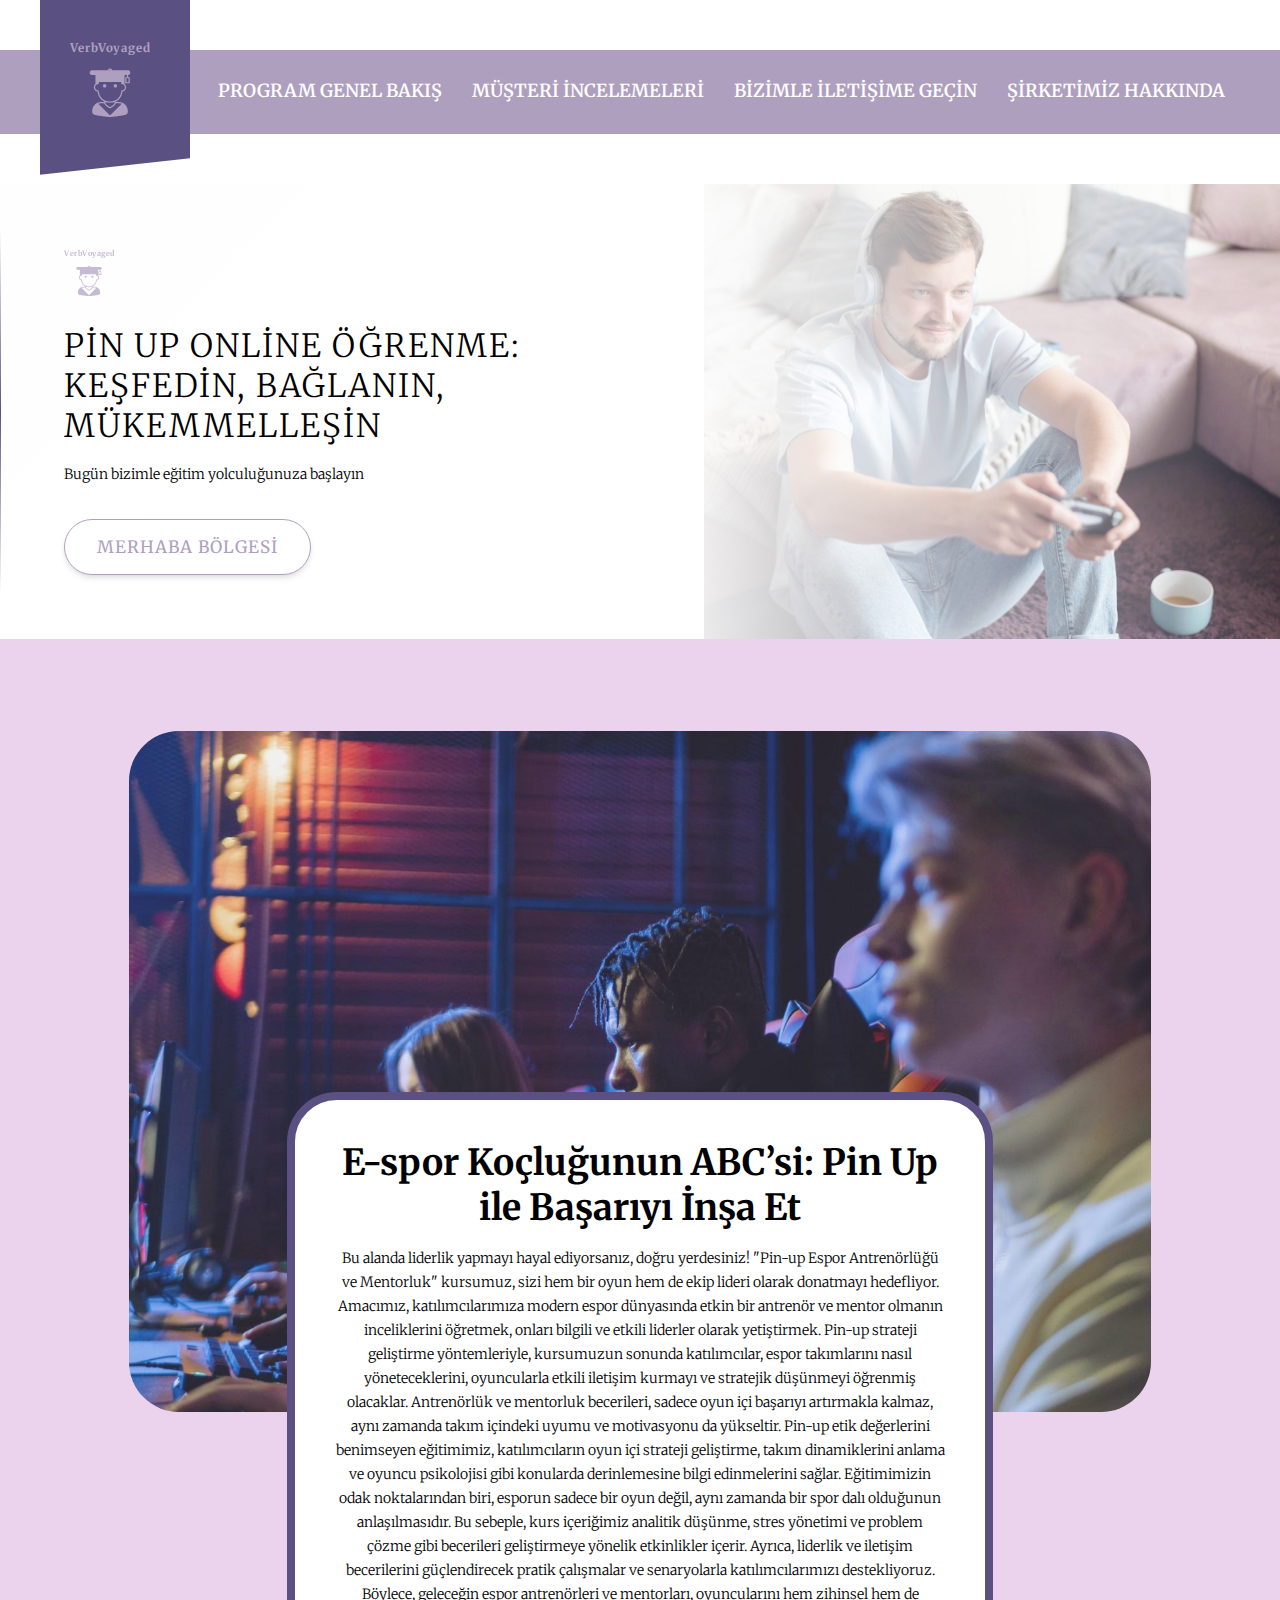
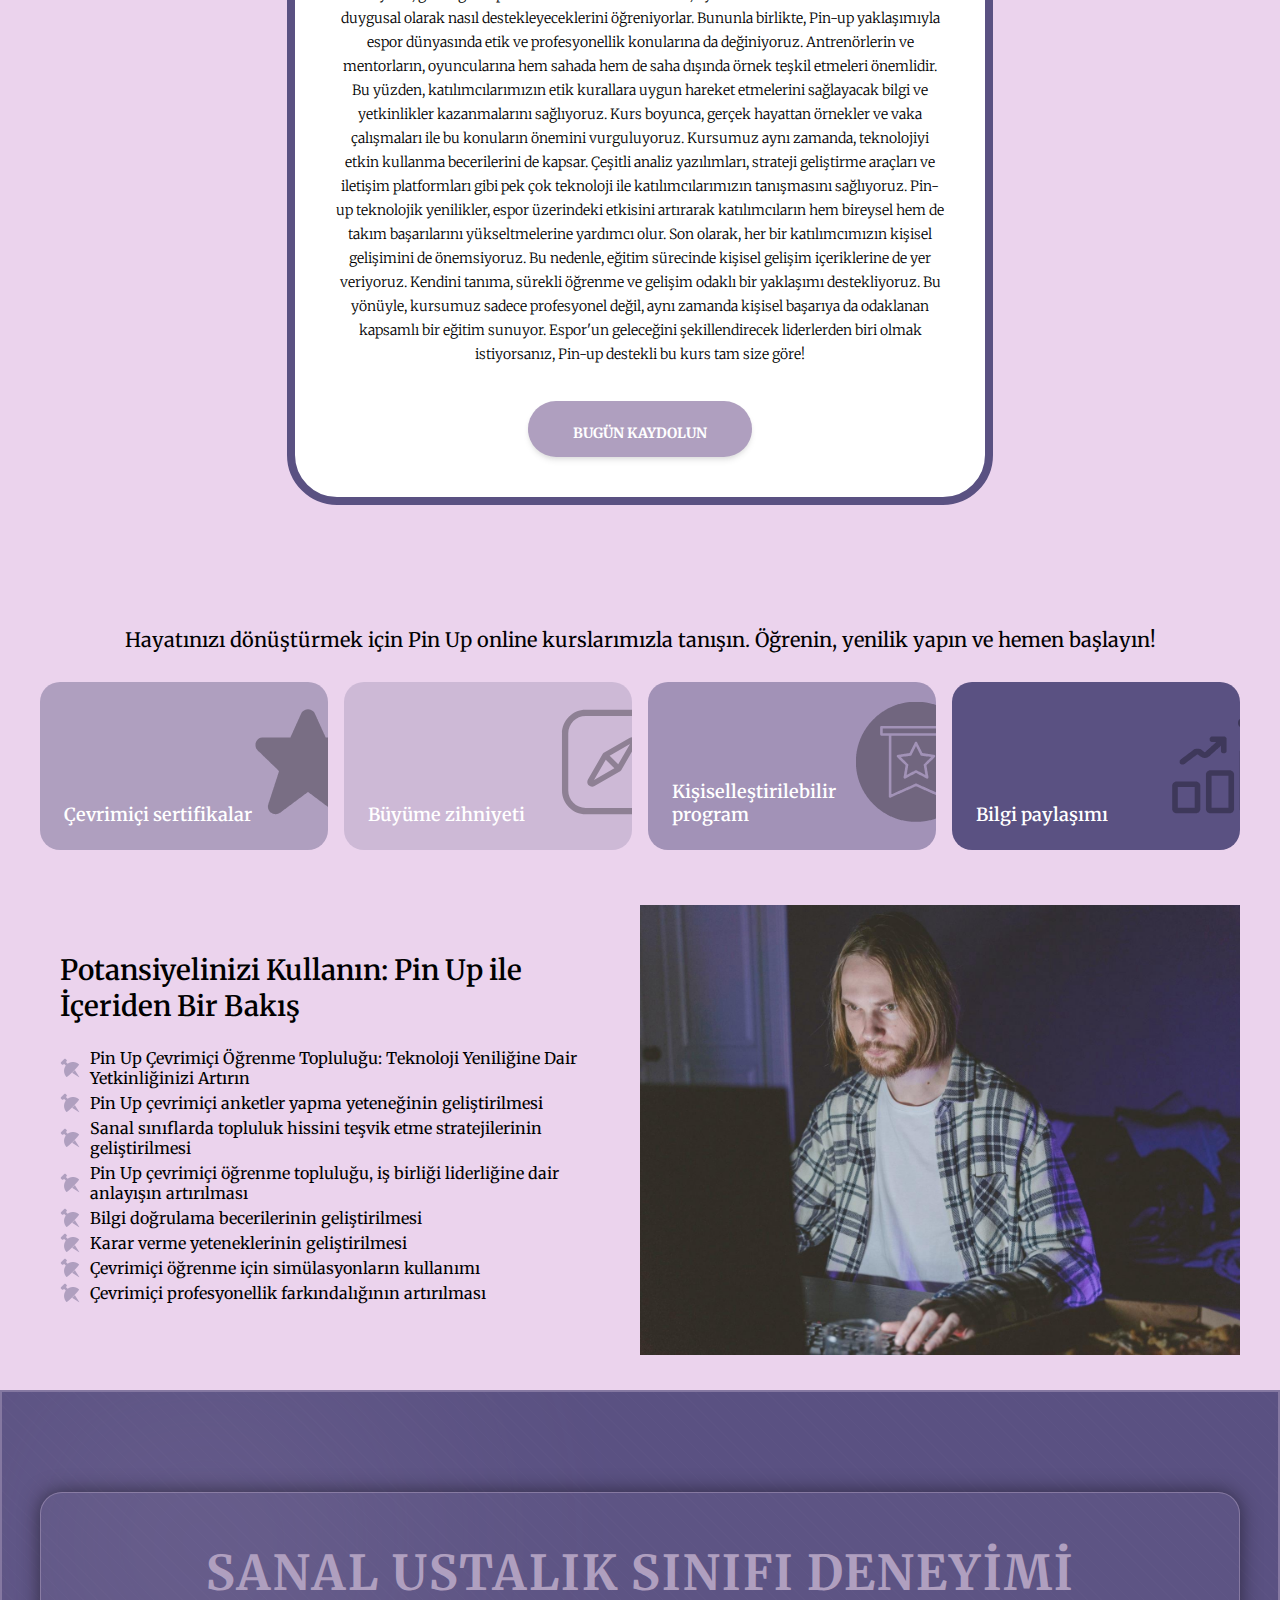
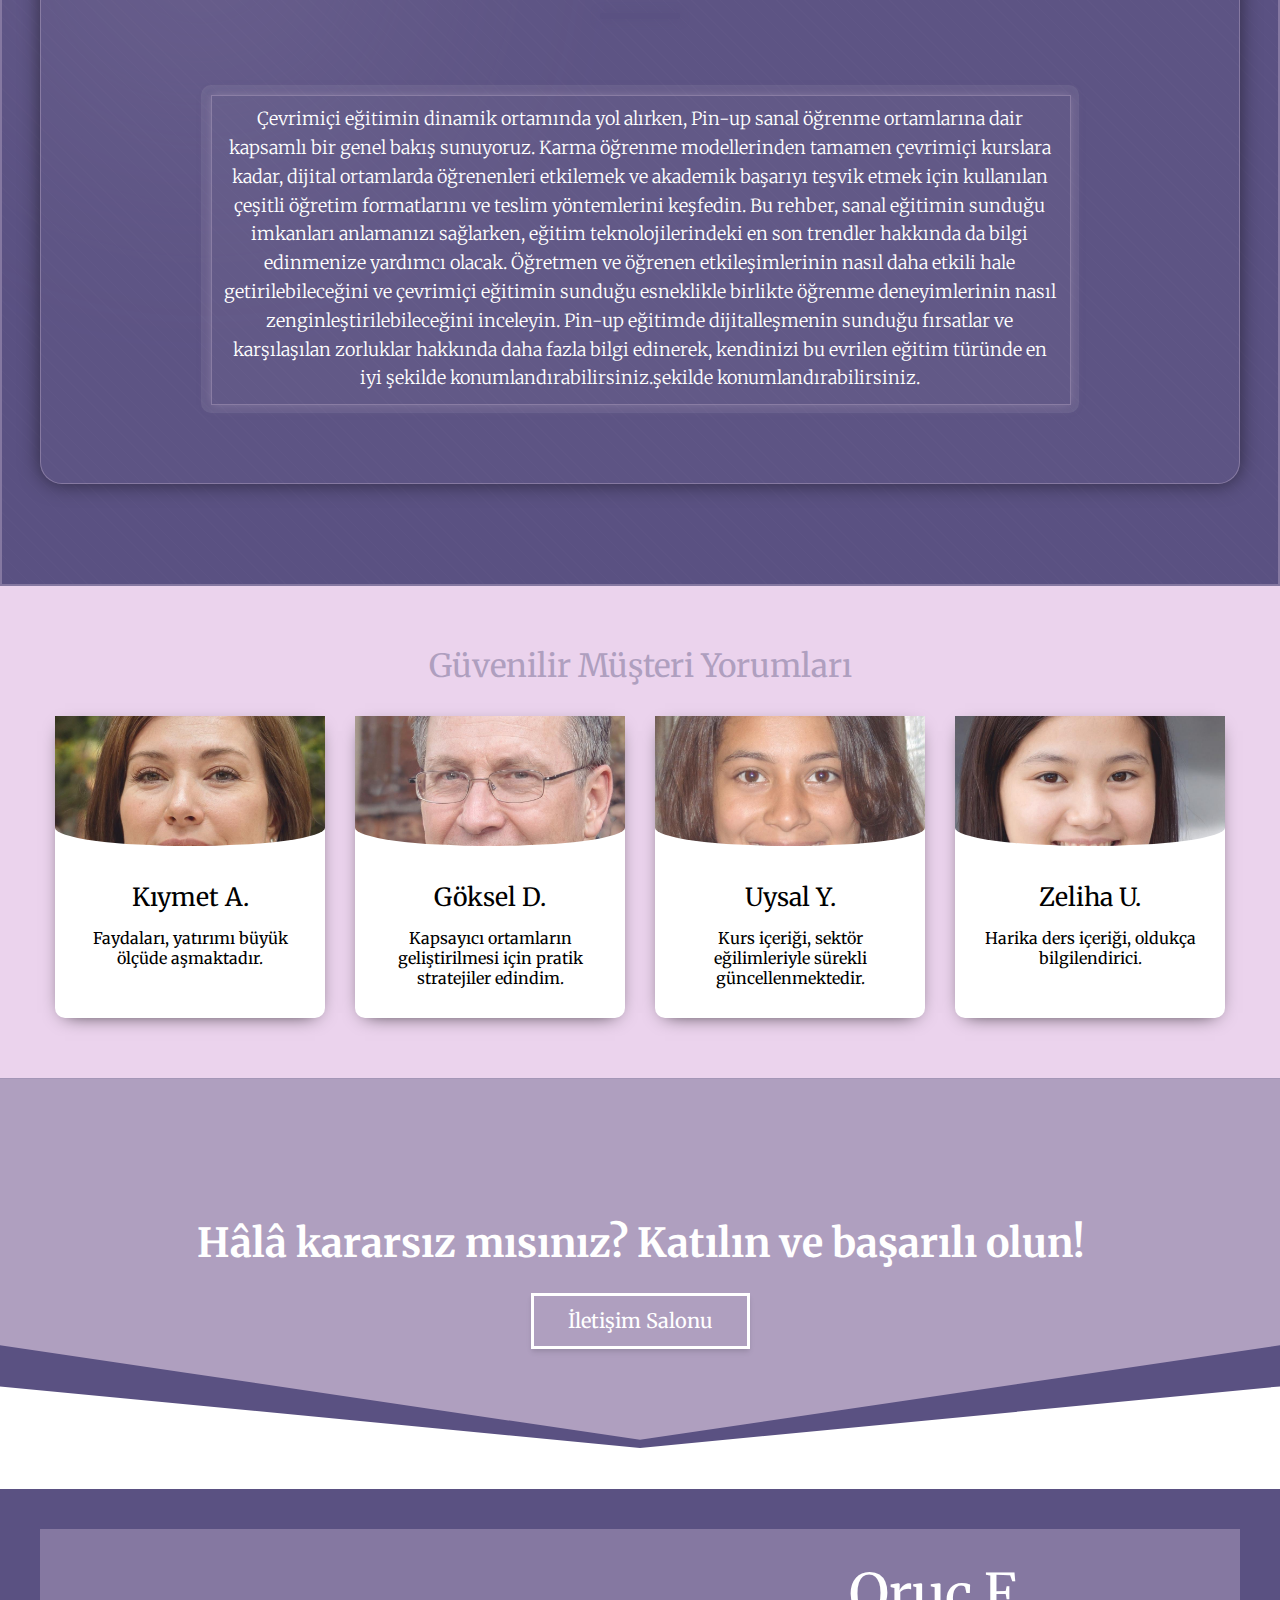
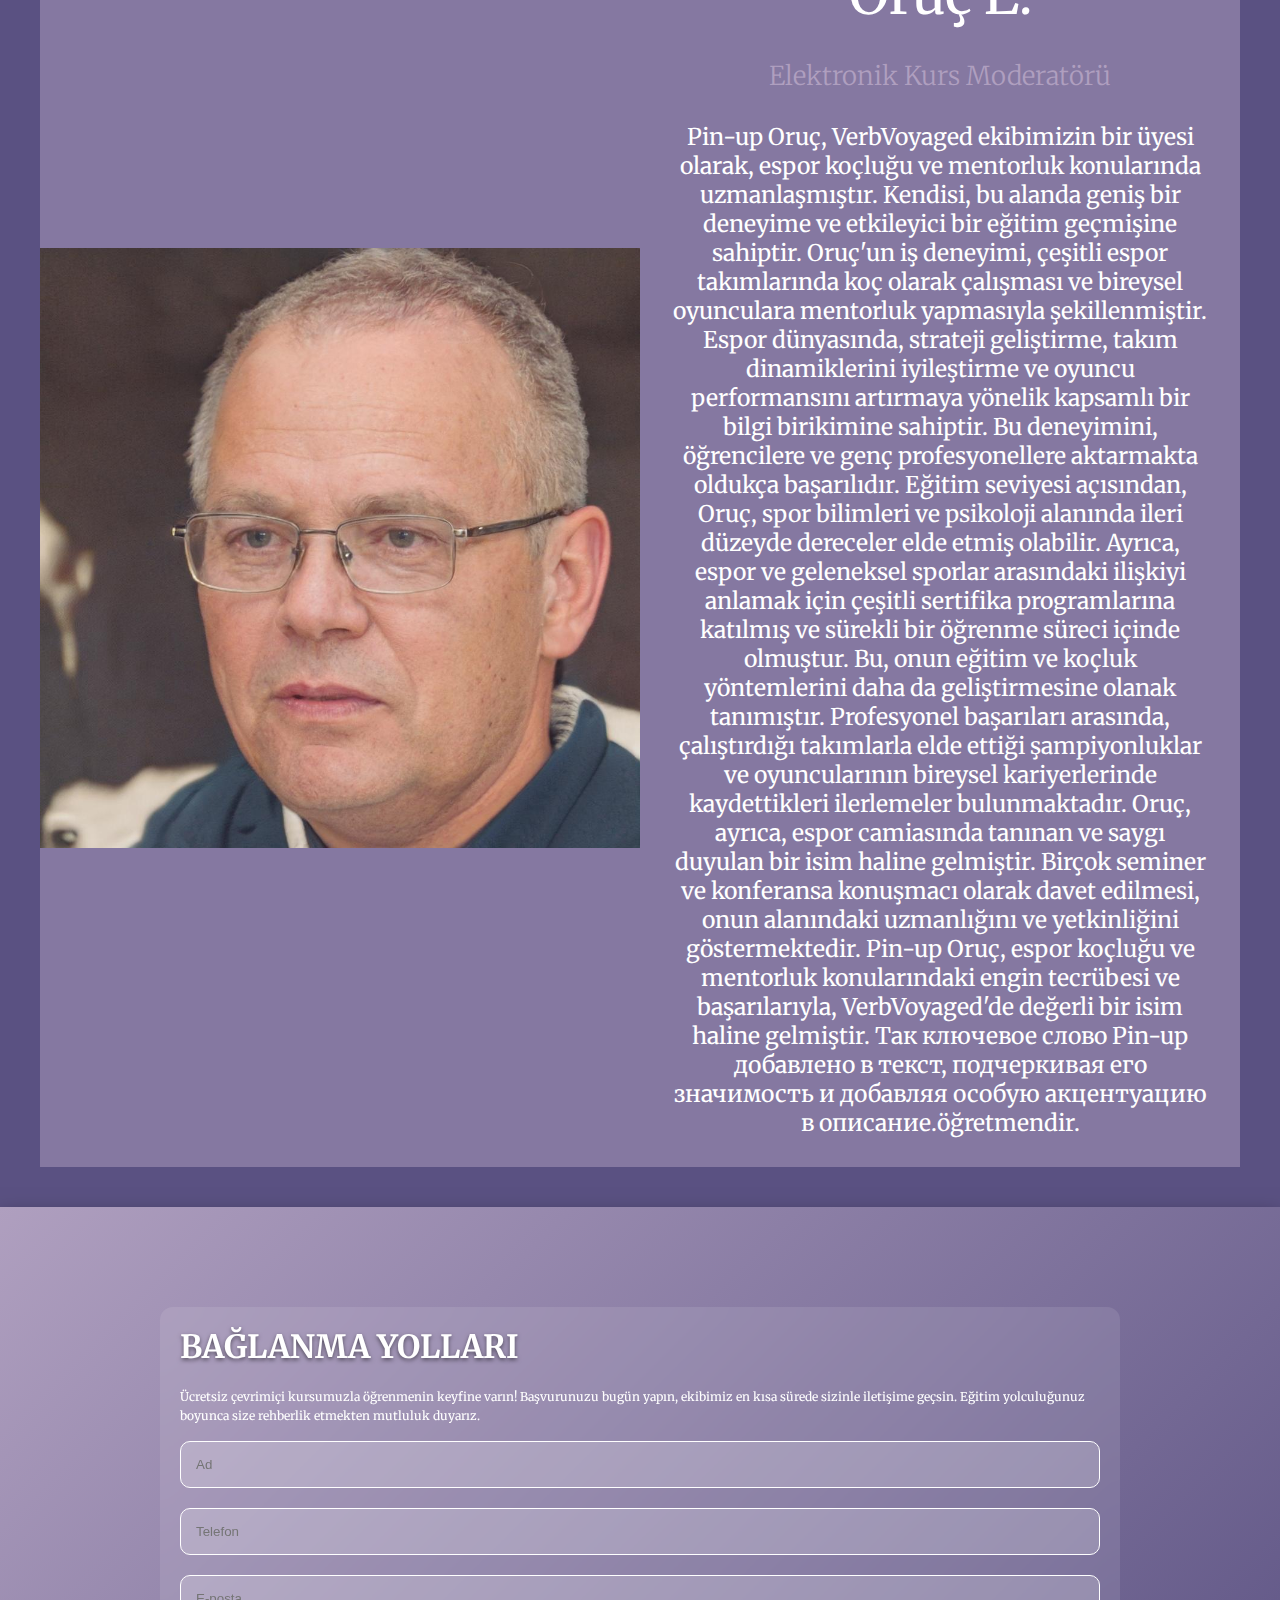
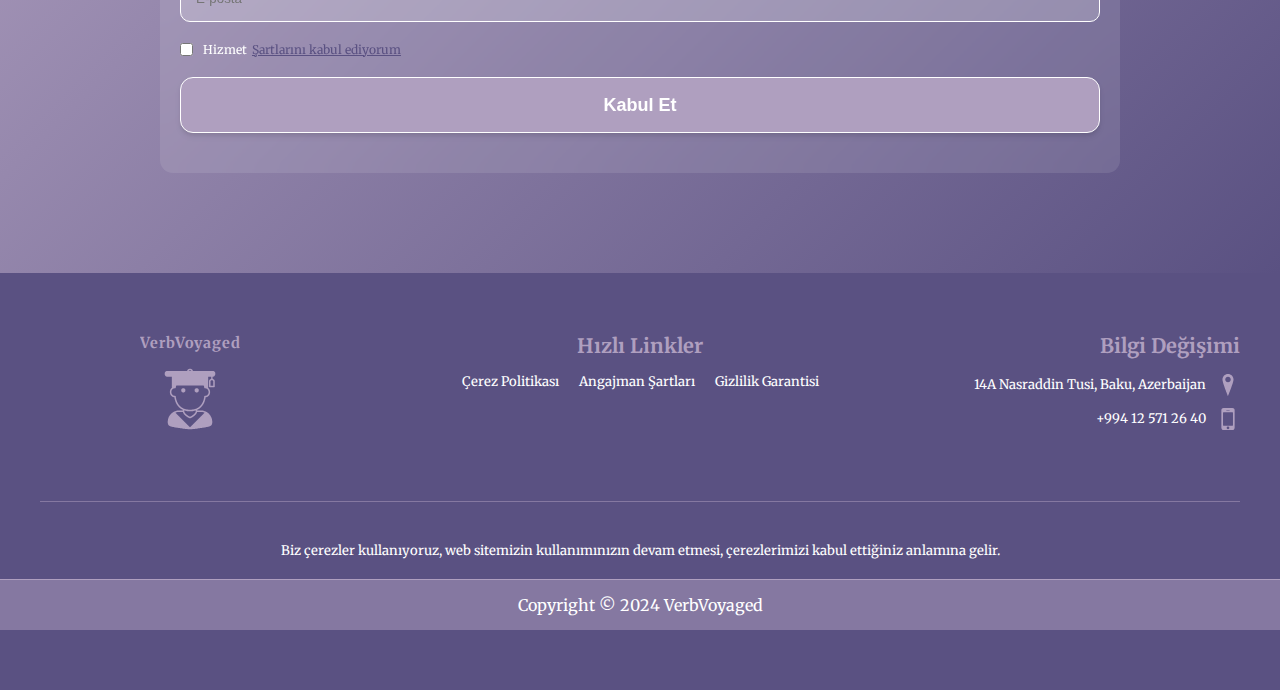
==== commit e76e2761: "d" ====
--- a/index.html
+++ b/index.html
@@ -4,14 +4,14 @@
               <meta name="viewport" content="width=device-width, initial-scale=1.0">
               <meta charset="UTF-8">
               <title>
-                E-spor Koçluğunun ABC’si: Başarıyı İnşa Et. VerbVoyaged
+                Pin up E-spor Koçluğunun ABC’si: Başarıyı İnşa Et. VerbVoyaged
               </title>
               <meta name="twitter:site" content="E-spor Koçluğunun ABC’si: Başarıyı İnşa Et">
               <meta property="instapp:hashtags" content="E-spor Koçluğunun ABC’si: Başarıyı İnşa Et">
               <link rel="dns-prefetch" href="//s.w.org">
               <meta property="og:locale:alternate" content="TR">
               <meta name="description" content=
-              "VerbVoyaged, e-spor koçluğu ve mentorluk hizmetleri sunan bir şirket olarak, sektördeki yerini sağlamlaştırmak ve oyunculara üst düzey bir eğitim sunmak amacıyla yenilikçi bir strateji izlemektedir">
+              "Pin up VerbVoyaged, e-spor koçluğu ve mentorluk hizmetleri sunan bir şirket olarak, sektördeki yerini sağlamlaştırmak ve oyunculara üst düzey bir eğitim sunmak amacıyla yenilikçi bir strateji izlemektedir">
               <link rel="icon" type="image/svg+xml" href="./files/page-logo.svg">
               <link rel="preconnect" href="https://fonts.googleapis.com">
               <link rel="preconnect" href="https://fonts.gstatic.com" crossorigin="">
@@ -72,7 +72,7 @@
                                                           VerbVoyaged
                                                         </text></svg>
                                                         <h2>
-                                                          Online Öğrenme: Keşfedin, Bağlanın, Mükemmelleşin
+                                                          Pin Up Online Öğrenme: Keşfedin, Bağlanın, Mükemmelleşin
                                                         </h2><span>Bugün bizimle eğitim yolculuğunuza başlayın</span>
                                             </div><a href="#connect-form-Qr35dG" class="button">Merhaba Bölgesi</a>
                                           </div>
@@ -93,25 +93,22 @@
                                                                       <div class="photo" style="background: url('files/omABl3zD.jpg') no-repeat; background-size: cover; background-position: center"></div>
                                                                       <div class="text_holder">
                                                                         <h3>
-                                                                                    E-spor Koçluğunun ABC’si: Başarıyı İnşa Et
+                                                                                    E-spor Koçluğunun ABC’si: Pin Up ile Başarıyı İnşa Et
                                                                         </h3>
                                                                         <p>
-                                                                                    Bu alanda liderlik yapmayı hayal ediyorsanız, doğru yerdesiniz! "Espor Antrenörlüğü ve Mentorluk" kursumuz, sizi hem bir oyun hem de ekip lideri olarak donatmayı hedefliyor.
-                                                                                    Amacımız, katılımcılarımıza modern espor dünyasında etkin bir antrenör ve mentor olmanın inceliklerini öğretmek, onları bilgili ve etkili liderler olarak yetiştirmek.
-                                                                                    Kursumuzun sonunda katılımcılar, espor takımlarını nasıl yöneteceklerini, oyuncularla etkili iletişim kurmayı ve stratejik düşünmeyi öğrenmiş olacaklar. Antrenörlük ve
-                                                                                    mentorluk becerileri, sadece oyun içi başarıyı artırmakla kalmaz, aynı zamanda takım içindeki uyumu ve motivasyonu da yükseltir. Bu kurs, katılımcıların oyun içi strateji
-                                                                                    geliştirme, takım dinamiklerini anlama ve oyuncu psikolojisi gibi konularda derinlemesine bilgi edinmelerini sağlar. Eğitimimizin odak noktalarından biri, esporun sadece bir
-                                                                                    oyun değil, aynı zamanda bir spor dalı olduğunun anlaşılmasıdır. Bu sebeple, kurs içeriğimiz analitik düşünme, stres yönetimi ve problem çözme gibi becerileri geliştirmeye
-                                                                                    yönelik etkinlikler içerir. Ayrıca, liderlik ve iletişim becerilerini güçlendirecek pratik çalışmalar ve senaryolarla katılımcılarımızı destekliyoruz. Böylece, geleceğin espor
-                                                                                    antrenörleri ve mentorları, oyuncularını hem zihinsel hem de duygusal olarak nasıl destekleyeceklerini öğreniyorlar. Bununla birlikte, espor dünyasında etik ve profesyonellik
-                                                                                    konularına da değiniyoruz. Antrenörlerin ve mentorların, oyuncularına hem sahada hem de saha dışında örnek teşkil etmeleri önemlidir. Bu yüzden, katılımcılarımızın etik
-                                                                                    kurallara uygun hareket etmelerini sağlayacak bilgi ve yetkinlikler kazanmalarını sağlıyoruz. Kurs boyunca, gerçek hayattan örnekler ve vaka çalışmaları ile bu konuların
-                                                                                    önemini vurguluyoruz. Kursumuz aynı zamanda, teknolojiyi etkin kullanma becerilerini de kapsar. Çeşitli analiz yazılımları, strateji geliştirme araçları ve iletişim
-                                                                                    platformları gibi pek çok teknoloji ile katılımcılarımızın tanışmasını sağlıyoruz. Teknolojinin espor üzerindeki etkisini ve yeni nesil araçları kullanmanın nasıl avantajlar
-                                                                                    sağlayabileceğini öğrenmek, katılımcıların hem bireysel hem de takım başarılarını artırmalarına yardımcı olur. Son olarak, her bir katılımcımızın kişisel gelişimini de
-                                                                                    önemsiyoruz. Bu nedenle, eğitim sürecinde kişisel gelişim içeriklerine de yer veriyoruz. Kendini tanıma, sürekli öğrenme ve gelişim odaklı bir yaklaşımı destekliyoruz. Bu
-                                                                                    yönüyle, kursumuz sadece profesyonel değil, aynı zamanda kişisel başarıya da odaklanan kapsamlı bir eğitim sunuyor. Espor'un geleceğini şekillendirecek liderlerden biri olmak
-                                                                                    istiyorsanız, bu kurs tam size göre!
+                                                                                    Bu alanda liderlik yapmayı hayal ediyorsanız, doğru yerdesiniz! "Pin-up Espor Antrenörlüğü ve Mentorluk" kursumuz, sizi hem bir oyun hem de ekip lideri olarak donatmayı hedefliyor.
+
+Amacımız, katılımcılarımıza modern espor dünyasında etkin bir antrenör ve mentor olmanın inceliklerini öğretmek, onları bilgili ve etkili liderler olarak yetiştirmek. Pin-up strateji geliştirme yöntemleriyle, kursumuzun sonunda katılımcılar, espor takımlarını nasıl yöneteceklerini, oyuncularla etkili iletişim kurmayı ve stratejik düşünmeyi öğrenmiş olacaklar.
+
+Antrenörlük ve mentorluk becerileri, sadece oyun içi başarıyı artırmakla kalmaz, aynı zamanda takım içindeki uyumu ve motivasyonu da yükseltir. Pin-up etik değerlerini benimseyen eğitimimiz, katılımcıların oyun içi strateji geliştirme, takım dinamiklerini anlama ve oyuncu psikolojisi gibi konularda derinlemesine bilgi edinmelerini sağlar.
+
+Eğitimimizin odak noktalarından biri, esporun sadece bir oyun değil, aynı zamanda bir spor dalı olduğunun anlaşılmasıdır. Bu sebeple, kurs içeriğimiz analitik düşünme, stres yönetimi ve problem çözme gibi becerileri geliştirmeye yönelik etkinlikler içerir. Ayrıca, liderlik ve iletişim becerilerini güçlendirecek pratik çalışmalar ve senaryolarla katılımcılarımızı destekliyoruz. Böylece, geleceğin espor antrenörleri ve mentorları, oyuncularını hem zihinsel hem de duygusal olarak nasıl destekleyeceklerini öğreniyorlar.
+
+Bununla birlikte, Pin-up yaklaşımıyla espor dünyasında etik ve profesyonellik konularına da değiniyoruz. Antrenörlerin ve mentorların, oyuncularına hem sahada hem de saha dışında örnek teşkil etmeleri önemlidir. Bu yüzden, katılımcılarımızın etik kurallara uygun hareket etmelerini sağlayacak bilgi ve yetkinlikler kazanmalarını sağlıyoruz.
+
+Kurs boyunca, gerçek hayattan örnekler ve vaka çalışmaları ile bu konuların önemini vurguluyoruz. Kursumuz aynı zamanda, teknolojiyi etkin kullanma becerilerini de kapsar. Çeşitli analiz yazılımları, strateji geliştirme araçları ve iletişim platformları gibi pek çok teknoloji ile katılımcılarımızın tanışmasını sağlıyoruz. Pin-up teknolojik yenilikler, espor üzerindeki etkisini artırarak katılımcıların hem bireysel hem de takım başarılarını yükseltmelerine yardımcı olur.
+
+Son olarak, her bir katılımcımızın kişisel gelişimini de önemsiyoruz. Bu nedenle, eğitim sürecinde kişisel gelişim içeriklerine de yer veriyoruz. Kendini tanıma, sürekli öğrenme ve gelişim odaklı bir yaklaşımı destekliyoruz. Bu yönüyle, kursumuz sadece profesyonel değil, aynı zamanda kişisel başarıya da odaklanan kapsamlı bir eğitim sunuyor. Espor'un geleceğini şekillendirecek liderlerden biri olmak istiyorsanız, Pin-up destekli bu kurs tam size göre!
                                                                         </p><a href="#connect-form-Qr35dG" class="button">Bugün kaydolun</a>
                                                                       </div>
                                                           </div>
@@ -130,7 +127,7 @@
                               <div class="container">
                                           <div class="advantages_content">
                                             <div class="advantages_description">
-                                                        Hayatınızı dönüştürmek için online kurslarımızla tanışın. Öğrenin, yenilik yapın ve hemen başlayın!
+                                                        Hayatınızı dönüştürmek için Pin Up online kurslarımızla tanışın. Öğrenin, yenilik yapın ve hemen başlayın!
                                             </div>
                                             <div class="advantages_holder">
                                                         <div class="advantage_item">
@@ -202,7 +199,7 @@
                                             <div class="photo" style="background: url('files/UNJ3byO.jpg') no-repeat; background-size: cover; background-position: center;"></div>
                                             <div class="text_holder">
                                                         <h2>
-                                                          Potansiyelinizi Kullanın: İçeriden Bir Bakış
+                                                          Potansiyelinizi Kullanın: Pin Up ile İçeriden Bir Bakış
                                                         </h2>
                                                         <ul>
                                                           <li>
@@ -211,15 +208,15 @@
                                                                         <path d=
                                                                         "M 1210 4920 h 130 v 10 h -130 z M 1180 4910 h 190 v 10 h -190 z M 1160 4900 h 230 v 10 h -230 z M 1140 4890 h 270 v 10 h -270 z M 1120 4880 h 310 v 10 h -310 z M 1110 4870 h 330 v 10 h -330 z M 1100 4860 h 350 v 10 h -350 z M 1080 4850 h 380 v 10 h -380 z M 1070 4840 h 400 v 10 h -400 z M 1060 4830 h 420 v 10 h -420 z M 1050 4820 h 440 v 10 h -440 z M 1040 4810 h 460 v 10 h -460 z M 1030 4800 h 480 v 10 h -480 z M 1020 4790 h 500 v 10 h -500 z M 1010 4780 h 520 v 10 h -520 z M 1000 4770 h 540 v 10 h -540 z M 990 4760 h 560 v 10 h -560 z M 980 4750 h 580 v 10 h -580 z M 970 4740 h 600 v 10 h -600 z M 960 4730 h 620 v 10 h -620 z M 950 4720 h 640 v 10 h -640 z M 940 4710 h 660 v 10 h -660 z M 930 4700 h 680 v 10 h -680 z M 920 4690 h 700 v 10 h -700 z M 910 4680 h 720 v 10 h -720 z M 900 4670 h 740 v 10 h -740 z M 890 4660 h 760 v 10 h -760 z M 880 4650 h 780 v 10 h -780 z M 870 4640 h 800 v 10 h -800 z M 860 4630 h 820 v 10 h -820 z M 850 4620 h 840 v 10 h -840 z M 840 4610 h 860 v 10 h -860 z M 830 4600 h 880 v 10 h -880 z M 820 4590 h 890 v 10 h -890 z M 810 4580 h 910 v 10 h -910 z M 800 4570 h 930 v 10 h -930 z M 790 4560 h 940 v 10 h -940 z M 780 4550 h 950 v 10 h -950 z M 770 4540 h 970 v 10 h -970 z M 760 4530 h 980 v 10 h -980 z M 750 4520 h 990 v 10 h -990 z M 740 4510 h 1010 v 10 h -1010 z M 730 4500 h 1020 v 10 h -1020 z M 720 4490 h 1030 v 10 h -1030 z M 710 4480 h 1040 v 10 h -1040 z M 700 4470 h 1050 v 10 h -1050 z M 690 4460 h 1060 v 10 h -1060 z M 680 4450 h 1070 v 10 h -1070 z M 670 4440 h 1080 v 10 h -1080 z M 660 4430 h 1090 v 10 h -1090 z M 650 4420 h 1100 v 10 h -1100 z M 640 4410 h 1110 v 10 h -1110 z M 630 4400 h 1120 v 10 h -1120 z M 620 4390 h 1130 v 10 h -1130 z M 610 4380 h 1140 v 10 h -1140 z M 600 4370 h 1140 v 10 h -1140 z M 590 4360 h 1150 v 10 h -1150 z M 580 4350 h 1160 v 10 h -1160 z M 570 4340 h 1160 v 10 h -1160 z M 560 4330 h 1170 v 10 h -1170 z M 550 4320 h 1170 v 10 h -1170 z M 540 4310 h 1180 v 10 h -1180 z M 530 4300 h 1180 v 10 h -1180 z M 520 4290 h 1180 v 10 h -1180 z M 510 4280 h 1190 v 10 h -1190 z M 500 4270 h 1190 v 10 h -1190 z M 490 4260 h 1190 v 10 h -1190 z M 480 4250 h 1190 v 10 h -1190 z M 470 4240 h 1190 v 10 h -1190 z M 460 4230 h 1190 v 10 h -1190 z M 450 4220 h 1190 v 10 h -1190 z M 440 4210 h 1190 v 10 h -1190 z M 430 4200 h 1190 v 10 h -1190 z M 420 4190 h 1190 v 10 h -1190 z M 410 4180 h 1190 v 10 h -1190 z M 400 4170 h 1190 v 10 h -1190 z M 390 4160 h 1190 v 10 h -1190 z M 380 4150 h 1190 v 10 h -1190 z M 370 4140 h 1190 v 10 h -1190 z M 360 4130 h 1190 v 10 h -1190 z M 350 4120 h 1190 v 10 h -1190 z M 340 4110 h 1190 v 10 h -1190 z M 330 4100 h 1200 v 10 h -1200 z M 320 4090 h 1200 v 10 h -1200 z M 310 4080 h 1220 v 10 h -1220 z M 3150 4080 h 330 v 10 h -330 z M 300 4070 h 1230 v 10 h -1230 z M 3040 4070 h 540 v 10 h -540 z M 290 4060 h 1250 v 10 h -1250 z M 2970 4060 h 690 v 10 h -690 z M 280 4050 h 1270 v 10 h -1270 z M 2910 4050 h 810 v 10 h -810 z M 280 4040 h 1280 v 10 h -1280 z M 2860 4040 h 910 v 10 h -910 z M 270 4030 h 1300 v 10 h -1300 z M 2810 4030 h 1010 v 10 h -1010 z M 260 4020 h 1320 v 10 h -1320 z M 2770 4020 h 1090 v 10 h -1090 z M 250 4010 h 1340 v 10 h -1340 z M 2730 4010 h 1170 v 10 h -1170 z M 240 4000 h 1360 v 10 h -1360 z M 2690 4000 h 1250 v 10 h -1250 z M 240 3990 h 1370 v 10 h -1370 z M 2660 3990 h 1310 v 10 h -1310 z M 230 3980 h 1390 v 10 h -1390 z M 2630 3980 h 1370 v 10 h -1370 z M 230 3970 h 1400 v 10 h -1400 z M 2590 3970 h 1440 v 10 h -1440 z M 220 3960 h 1420 v 10 h -1420 z M 2570 3960 h 1490 v 10 h -1490 z M 220 3950 h 1430 v 10 h -1430 z M 2540 3950 h 1550 v 10 h -1550 z M 210 3940 h 1450 v 10 h -1450 z M 2510 3940 h 1610 v 10 h -1610 z M 210 3930 h 1460 v 10 h -1460 z M 2480 3930 h 1660 v 10 h -1660 z M 210 3920 h 1470 v 10 h -1470 z M 2460 3920 h 1710 v 10 h -1710 z M 210 3910 h 1480 v 10 h -1480 z M 2430 3910 h 1770 v 10 h -1770 z M 200 3900 h 1500 v 10 h -1500 z M 2410 3900 h 1810 v 10 h -1810 z M 200 3890 h 1510 v 10 h -1510 z M 2390 3890 h 1850 v 10 h -1850 z M 200 3880 h 1520 v 10 h -1520 z M 2370 3880 h 1890 v 10 h -1890 z M 200 3870 h 1530 v 10 h -1530 z M 2340 3870 h 1950 v 10 h -1950 z M 200 3860 h 1540 v 10 h -1540 z M 2320 3860 h 1990 v 10 h -1990 z M 200 3850 h 1550 v 10 h -1550 z M 2300 3850 h 2030 v 10 h -2030 z M 200 3840 h 1560 v 10 h -1560 z M 2280 3840 h 2070 v 10 h -2070 z M 200 3830 h 1570 v 10 h -1570 z M 2260 3830 h 2110 v 10 h -2110 z M 200 3820 h 1580 v 10 h -1580 z M 2240 3820 h 2140 v 10 h -2140 z M 200 3810 h 1590 v 10 h -1590 z M 2230 3810 h 2170 v 10 h -2170 z M 200 3800 h 1600 v 10 h -1600 z M 2210 3800 h 2210 v 10 h -2210 z M 210 3790 h 1600 v 10 h -1600 z M 2190 3790 h 2250 v 10 h -2250 z M 210 3780 h 1610 v 10 h -1610 z M 2170 3780 h 2290 v 10 h -2290 z M 210 3770 h 1620 v 10 h -1620 z M 2150 3770 h 2320 v 10 h -2320 z M 220 3760 h 1620 v 10 h -1620 z M 2140 3760 h 2350 v 10 h -2350 z M 220 3750 h 1630 v 10 h -1630 z M 2120 3750 h 2390 v 10 h -2390 z M 220 3740 h 1640 v 10 h -1640 z M 2110 3740 h 2410 v 10 h -2410 z M 230 3730 h 1640 v 10 h -1640 z M 2090 3730 h 2450 v 10 h -2450 z M 230 3720 h 1650 v 10 h -1650 z M 2070 3720 h 2480 v 10 h -2480 z M 240 3710 h 1650 v 10 h -1650 z M 2060 3710 h 2510 v 10 h -2510 z M 250 3700 h 1650 v 10 h -1650 z M 2040 3700 h 2540 v 10 h -2540 z M 250 3690 h 1660 v 10 h -1660 z M 2030 3690 h 2570 v 10 h -2570 z M 260 3680 h 1660 v 10 h -1660 z M 2020 3680 h 2590 v 10 h -2590 z M 270 3670 h 1660 v 10 h -1660 z M 2000 3670 h 2630 v 10 h -2630 z M 280 3660 h 1660 v 10 h -1660 z M 1980 3660 h 2660 v 10 h -2660 z M 290 3650 h 4370 v 10 h -4370 z M 300 3640 h 4370 v 10 h -4370 z M 310 3630 h 4370 v 10 h -4370 z M 320 3620 h 4380 v 10 h -4380 z M 330 3610 h 4380 v 10 h -4380 z M 340 3600 h 690 v 10 h -690 z M 1050 3600 h 3670 v 10 h -3670 z M 350 3590 h 660 v 10 h -660 z M 1070 3590 h 3660 v 10 h -3660 z M 360 3580 h 640 v 10 h -640 z M 1080 3580 h 3670 v 10 h -3670 z M 370 3570 h 620 v 10 h -620 z M 1090 3570 h 3670 v 10 h -3670 z M 380 3560 h 600 v 10 h -600 z M 1100 3560 h 3670 v 10 h -3670 z M 390 3550 h 580 v 10 h -580 z M 1110 3550 h 3670 v 10 h -3670 z M 400 3540 h 560 v 10 h -560 z M 1120 3540 h 3670 v 10 h -3670 z M 410 3530 h 540 v 10 h -540 z M 1130 3530 h 3680 v 10 h -3680 z M 420 3520 h 520 v 10 h -520 z M 1140 3520 h 3680 v 10 h -3680 z M 430 3510 h 500 v 10 h -500 z M 1150 3510 h 3680 v 10 h -3680 z M 440 3500 h 480 v 10 h -480 z M 1160 3500 h 3680 v 10 h -3680 z M 450 3490 h 460 v 10 h -460 z M 1170 3490 h 3680 v 10 h -3680 z M 460 3480 h 440 v 10 h -440 z M 1180 3480 h 3680 v 10 h -3680 z M 470 3470 h 420 v 10 h -420 z M 1190 3470 h 3680 v 10 h -3680 z M 480 3460 h 400 v 10 h -400 z M 1200 3460 h 3680 v 10 h -3680 z M 490 3450 h 380 v 10 h -380 z M 1210 3450 h 3670 v 10 h -3670 z M 500 3440 h 360 v 10 h -360 z M 1220 3440 h 3660 v 10 h -3660 z M 510 3430 h 340 v 10 h -340 z M 1230 3430 h 3650 v 10 h -3650 z M 520 3420 h 310 v 10 h -310 z M 1240 3420 h 3640 v 10 h -3640 z M 540 3410 h 280 v 10 h -280 z M 1250 3410 h 3630 v 10 h -3630 z M 560 3400 h 240 v 10 h -240 z M 1260 3400 h 3610 v 10 h -3610 z M 580 3390 h 200 v 10 h -200 z M 1270 3390 h 3600 v 10 h -3600 z M 620 3380 h 120 v 10 h -120 z M 1280 3380 h 3580 v 10 h -3580 z M 1290 3370 h 3570 v 10 h -3570 z M 1300 3360 h 3550 v 10 h -3550 z M 1310 3350 h 3530 v 10 h -3530 z M 1320 3340 h 3520 v 10 h -3520 z M 1330 3330 h 3500 v 10 h -3500 z M 1340 3320 h 3480 v 10 h -3480 z M 1350 3310 h 3470 v 10 h -3470 z M 1360 3300 h 3450 v 10 h -3450 z M 1370 3290 h 3430 v 10 h -3430 z M 1380 3280 h 3410 v 10 h -3410 z M 1390 3270 h 3400 v 10 h -3400 z M 1400 3260 h 3380 v 10 h -3380 z M 1410 3250 h 3360 v 10 h -3360 z M 1420 3240 h 3350 v 10 h -3350 z M 1430 3230 h 3330 v 10 h -3330 z M 1440 3220 h 3310 v 10 h -3310 z M 1450 3210 h 3290 v 10 h -3290 z M 1460 3200 h 3280 v 10 h -3280 z M 1470 3190 h 3260 v 10 h -3260 z M 1470 3180 h 3250 v 10 h -3250 z M 1480 3170 h 3230 v 10 h -3230 z M 1470 3160 h 3240 v 10 h -3240 z M 1470 3150 h 3230 v 10 h -3230 z M 1470 3140 h 3220 v 10 h -3220 z M 1460 3130 h 3220 v 10 h -3220 z M 1450 3120 h 3230 v 10 h -3230 z M 1450 3110 h 3220 v 10 h -3220 z M 1440 3100 h 3220 v 10 h -3220 z M 1430 3090 h 3220 v 10 h -3220 z M 1420 3080 h 3230 v 10 h -3230 z M 1420 3070 h 3220 v 10 h -3220 z M 1410 3060 h 3220 v 10 h -3220 z M 1400 3050 h 3220 v 10 h -3220 z M 1400 3040 h 3210 v 10 h -3210 z M 1390 3030 h 3220 v 10 h -3220 z M 1390 3020 h 3210 v 10 h -3210 z M 1380 3010 h 3210 v 10 h -3210 z M 1370 3000 h 3210 v 10 h -3210 z M 1370 2990 h 3200 v 10 h -3200 z M 1360 2980 h 3200 v 10 h -3200 z M 1360 2970 h 3200 v 10 h -3200 z M 1350 2960 h 3200 v 10 h -3200 z M 1340 2950 h 3200 v 10 h -3200 z M 1340 2940 h 3190 v 10 h -3190 z M 1330 2930 h 3190 v 10 h -3190 z M 1330 2920 h 3190 v 10 h -3190 z M 1320 2910 h 3190 v 10 h -3190 z M 1320 2900 h 3180 v 10 h -3180 z M 1310 2890 h 3180 v 10 h -3180 z M 1300 2880 h 3180 v 10 h -3180 z M 1300 2870 h 3170 v 10 h -3170 z M 1290 2860 h 3170 v 10 h -3170 z M 1290 2850 h 3170 v 10 h -3170 z M 1280 2840 h 3170 v 10 h -3170 z M 1280 2830 h 3160 v 10 h -3160 z M 1270 2820 h 3160 v 10 h -3160 z M 1270 2810 h 3150 v 10 h -3150 z M 1260 2800 h 3150 v 10 h -3150 z M 1260 2790 h 3150 v 10 h -3150 z M 1260 2780 h 3140 v 10 h -3140 z M 1250 2770 h 3140 v 10 h -3140 z M 1250 2760 h 3130 v 10 h -3130 z M 1240 2750 h 3130 v 10 h -3130 z M 1240 2740 h 3120 v 10 h -3120 z M 1230 2730 h 3120 v 10 h -3120 z M 1230 2720 h 3110 v 10 h -3110 z M 1220 2710 h 3120 v 10 h -3120 z M 1220 2700 h 3110 v 10 h -3110 z M 1220 2690 h 3100 v 10 h -3100 z M 1210 2680 h 3100 v 10 h -3100 z M 1210 2670 h 3090 v 10 h -3090 z M 1200 2660 h 3090 v 10 h -3090 z M 1200 2650 h 3080 v 10 h -3080 z M 1200 2640 h 3070 v 10 h -3070 z M 1190 2630 h 3070 v 10 h -3070 z M 1190 2620 h 3070 v 10 h -3070 z M 1180 2610 h 3070 v 10 h -3070 z M 1180 2600 h 3060 v 10 h -3060 z M 1180 2590 h 3050 v 10 h -3050 z M 1170 2580 h 3050 v 10 h -3050 z M 1170 2570 h 3040 v 10 h -3040 z M 1170 2560 h 3030 v 10 h -3030 z M 1160 2550 h 3030 v 10 h -3030 z M 1160 2540 h 3020 v 10 h -3020 z M 1160 2530 h 3010 v 10 h -3010 z M 1150 2520 h 3020 v 10 h -3020 z M 1150 2510 h 3010 v 10 h -3010 z M 1150 2500 h 3000 v 10 h -3000 z M 1140 2490 h 3000 v 10 h -3000 z M 1140 2480 h 2990 v 10 h -2990 z M 1140 2470 h 2980 v 10 h -2980 z M 1130 2460 h 2980 v 10 h -2980 z M 1130 2450 h 2970 v 10 h -2970 z M 1130 2440 h 2960 v 10 h -2960 z M 1120 2430 h 2960 v 10 h -2960 z M 1120 2420 h 2960 v 10 h -2960 z M 1120 2410 h 2950 v 10 h -2950 z M 1120 2400 h 2940 v 10 h -2940 z M 1110 2390 h 2940 v 10 h -2940 z M 1110 2380 h 2930 v 10 h -2930 z M 1110 2370 h 2920 v 10 h -2920 z M 1110 2360 h 2910 v 10 h -2910 z M 1100 2350 h 2910 v 10 h -2910 z M 1100 2340 h 2900 v 10 h -2900 z M 1100 2330 h 2890 v 10 h -2890 z M 1100 2320 h 2880 v 10 h -2880 z M 1090 2310 h 2880 v 10 h -2880 z M 1090 2300 h 2870 v 10 h -2870 z M 1090 2290 h 2860 v 10 h -2860 z M 1090 2280 h 2850 v 10 h -2850 z M 1090 2270 h 2850 v 10 h -2850 z M 1080 2260 h 2850 v 10 h -2850 z M 1080 2250 h 2840 v 10 h -2840 z M 1080 2240 h 2830 v 10 h -2830 z M 1080 2230 h 2820 v 10 h -2820 z M 1080 2220 h 2810 v 10 h -2810 z M 1070 2210 h 2810 v 10 h -2810 z M 1070 2200 h 2800 v 10 h -2800 z M 1070 2190 h 2790 v 10 h -2790 z M 1070 2180 h 2780 v 10 h -2780 z M 1070 2170 h 2770 v 10 h -2770 z M 1070 2160 h 2760 v 10 h -2760 z M 1070 2150 h 2750 v 10 h -2750 z M 1060 2140 h 2750 v 10 h -2750 z M 1060 2130 h 2740 v 10 h -2740 z M 1060 2120 h 2730 v 10 h -2730 z M 1060 2110 h 2720 v 10 h -2720 z M 1060 2100 h 2710 v 10 h -2710 z M 1060 2090 h 2700 v 10 h -2700 z M 1060 2080 h 2700 v 10 h -2700 z M 1060 2070 h 2690 v 10 h -2690 z M 1050 2060 h 2690 v 10 h -2690 z M 1050 2050 h 2680 v 10 h -2680 z M 1050 2040 h 2670 v 10 h -2670 z M 1050 2030 h 2660 v 10 h -2660 z M 1050 2020 h 2650 v 10 h -2650 z M 1050 2010 h 2640 v 10 h -2640 z M 1050 2000 h 2630 v 10 h -2630 z M 1050 1990 h 2620 v 10 h -2620 z M 1050 1980 h 2610 v 10 h -2610 z M 3770 1980 h 50 v 10 h -50 z M 1050 1970 h 2600 v 10 h -2600 z M 3760 1970 h 70 v 10 h -70 z M 1050 1960 h 2590 v 10 h -2590 z M 3750 1960 h 90 v 10 h -90 z M 1040 1950 h 2590 v 10 h -2590 z M 3740 1950 h 100 v 10 h -100 z M 1040 1940 h 2580 v 10 h -2580 z M 3730 1940 h 120 v 10 h -120 z M 1040 1930 h 2570 v 10 h -2570 z M 3720 1930 h 140 v 10 h -140 z M 1040 1920 h 2560 v 10 h -2560 z M 3710 1920 h 150 v 10 h -150 z M 1040 1910 h 2550 v 10 h -2550 z M 3700 1910 h 170 v 10 h -170 z M 1040 1900 h 2540 v 10 h -2540 z M 3690 1900 h 190 v 10 h -190 z M 1040 1890 h 2530 v 10 h -2530 z M 3680 1890 h 200 v 10 h -200 z M 1040 1880 h 2520 v 10 h -2520 z M 3670 1880 h 220 v 10 h -220 z M 1040 1870 h 2510 v 10 h -2510 z M 3660 1870 h 230 v 10 h -230 z M 1040 1860 h 2500 v 10 h -2500 z M 3650 1860 h 250 v 10 h -250 z M 1040 1850 h 2490 v 10 h -2490 z M 3640 1850 h 270 v 10 h -270 z M 1040 1840 h 2480 v 10 h -2480 z M 3630 1840 h 280 v 10 h -280 z M 1040 1830 h 2470 v 10 h -2470 z M 3620 1830 h 300 v 10 h -300 z M 1040 1820 h 2460 v 10 h -2460 z M 3610 1820 h 320 v 10 h -320 z M 1040 1810 h 2450 v 10 h -2450 z M 3600 1810 h 330 v 10 h -330 z M 1040 1800 h 2440 v 10 h -2440 z M 3590 1800 h 350 v 10 h -350 z M 1040 1790 h 2430 v 10 h -2430 z M 3580 1790 h 370 v 10 h -370 z M 1040 1780 h 2420 v 10 h -2420 z M 3570 1780 h 380 v 10 h -380 z M 1040 1770 h 2410 v 10 h -2410 z M 3560 1770 h 400 v 10 h -400 z M 1040 1760 h 2400 v 10 h -2400 z M 3550 1760 h 410 v 10 h -410 z M 1040 1750 h 2390 v 10 h -2390 z M 3550 1750 h 420 v 10 h -420 z M 1040 1740 h 2380 v 10 h -2380 z M 3540 1740 h 440 v 10 h -440 z M 1040 1730 h 2370 v 10 h -2370 z M 3530 1730 h 450 v 10 h -450 z M 1040 1720 h 2360 v 10 h -2360 z M 3520 1720 h 470 v 10 h -470 z M 1040 1710 h 2350 v 10 h -2350 z M 3510 1710 h 490 v 10 h -490 z M 1040 1700 h 2340 v 10 h -2340 z M 3500 1700 h 500 v 10 h -500 z M 1040 1690 h 2330 v 10 h -2330 z M 3490 1690 h 520 v 10 h -520 z M 1040 1680 h 2320 v 10 h -2320 z M 3480 1680 h 540 v 10 h -540 z M 1050 1670 h 2300 v 10 h -2300 z M 3470 1670 h 550 v 10 h -550 z M 1050 1660 h 2290 v 10 h -2290 z M 3460 1660 h 570 v 10 h -570 z M 1050 1650 h 2280 v 10 h -2280 z M 3450 1650 h 580 v 10 h -580 z M 1050 1640 h 2270 v 10 h -2270 z M 3440 1640 h 600 v 10 h -600 z M 1050 1630 h 2260 v 10 h -2260 z M 3430 1630 h 620 v 10 h -620 z M 1050 1620 h 2250 v 10 h -2250 z M 3420 1620 h 630 v 10 h -630 z M 1050 1610 h 2240 v 10 h -2240 z M 3410 1610 h 650 v 10 h -650 z M 1050 1600 h 2230 v 10 h -2230 z M 3400 1600 h 670 v 10 h -670 z M 1050 1590 h 2220 v 10 h -2220 z M 3390 1590 h 680 v 10 h -680 z M 1050 1580 h 2210 v 10 h -2210 z M 3370 1580 h 710 v 10 h -710 z M 1050 1570 h 2200 v 10 h -2200 z M 3360 1570 h 730 v 10 h -730 z M 1050 1560 h 2190 v 10 h -2190 z M 3350 1560 h 740 v 10 h -740 z M 1060 1550 h 2170 v 10 h -2170 z M 3340 1550 h 760 v 10 h -760 z M 1060 1540 h 2160 v 10 h -2160 z M 3330 1540 h 770 v 10 h -770 z M 1060 1530 h 2150 v 10 h -2150 z M 3320 1530 h 790 v 10 h -790 z M 1060 1520 h 2140 v 10 h -2140 z M 3310 1520 h 810 v 10 h -810 z M 1060 1510 h 2130 v 10 h -2130 z M 3300 1510 h 820 v 10 h -820 z M 1060 1500 h 2120 v 10 h -2120 z M 3290 1500 h 840 v 10 h -840 z M 1060 1490 h 2110 v 10 h -2110 z M 3280 1490 h 860 v 10 h -860 z M 1060 1480 h 2100 v 10 h -2100 z M 3270 1480 h 870 v 10 h -870 z M 1070 1470 h 2080 v 10 h -2080 z M 3260 1470 h 890 v 10 h -890 z M 1070 1460 h 2070 v 10 h -2070 z M 3250 1460 h 910 v 10 h -910 z M 1070 1450 h 2060 v 10 h -2060 z M 3240 1450 h 920 v 10 h -920 z M 1070 1440 h 2050 v 10 h -2050 z M 3230 1440 h 940 v 10 h -940 z M 1070 1430 h 2040 v 10 h -2040 z M 3220 1430 h 950 v 10 h -950 z M 1070 1420 h 2030 v 10 h -2030 z M 3210 1420 h 970 v 10 h -970 z M 1080 1410 h 2010 v 10 h -2010 z M 3200 1410 h 990 v 10 h -990 z M 1080 1400 h 2000 v 10 h -2000 z M 3190 1400 h 1000 v 10 h -1000 z M 1080 1390 h 1990 v 10 h -1990 z M 3180 1390 h 1020 v 10 h -1020 z M 1080 1380 h 1980 v 10 h -1980 z M 3170 1380 h 1040 v 10 h -1040 z M 1080 1370 h 1960 v 10 h -1960 z M 3160 1370 h 1050 v 10 h -1050 z M 1090 1360 h 1940 v 10 h -1940 z M 3150 1360 h 1070 v 10 h -1070 z M 1090 1350 h 1930 v 10 h -1930 z M 3140 1350 h 1090 v 10 h -1090 z M 1090 1340 h 1920 v 10 h -1920 z M 3140 1340 h 1090 v 10 h -1090 z M 1090 1330 h 1910 v 10 h -1910 z M 3140 1330 h 1100 v 10 h -1100 z M 1090 1320 h 1900 v 10 h -1900 z M 3140 1320 h 1100 v 10 h -1100 z M 1100 1310 h 1880 v 10 h -1880 z M 3150 1310 h 1100 v 10 h -1100 z M 1100 1300 h 1870 v 10 h -1870 z M 3150 1300 h 1110 v 10 h -1110 z M 1100 1290 h 1860 v 10 h -1860 z M 3170 1290 h 1090 v 10 h -1090 z M 1100 1280 h 1850 v 10 h -1850 z M 3180 1280 h 1090 v 10 h -1090 z M 1110 1270 h 1830 v 10 h -1830 z M 3200 1270 h 1080 v 10 h -1080 z M 1110 1260 h 1820 v 10 h -1820 z M 3210 1260 h 1070 v 10 h -1070 z M 1110 1250 h 1810 v 10 h -1810 z M 3230 1250 h 1060 v 10 h -1060 z M 1110 1240 h 1800 v 10 h -1800 z M 3240 1240 h 1060 v 10 h -1060 z M 1120 1230 h 1780 v 10 h -1780 z M 3260 1230 h 1040 v 10 h -1040 z M 1120 1220 h 1770 v 10 h -1770 z M 3280 1220 h 1030 v 10 h -1030 z M 1120 1210 h 1760 v 10 h -1760 z M 3290 1210 h 1020 v 10 h -1020 z M 1120 1200 h 1750 v 10 h -1750 z M 3310 1200 h 1010 v 10 h -1010 z M 1130 1190 h 1730 v 10 h -1730 z M 3320 1190 h 1010 v 10 h -1010 z M 1130 1180 h 1710 v 10 h -1710 z M 3340 1180 h 990 v 10 h -990 z M 1130 1170 h 1700 v 10 h -1700 z M 3350 1170 h 990 v 10 h -990 z M 1130 1160 h 1690 v 10 h -1690 z M 3370 1160 h 980 v 10 h -980 z M 1140 1150 h 1670 v 10 h -1670 z M 3390 1150 h 960 v 10 h -960 z M 1140 1140 h 1660 v 10 h -1660 z M 3400 1140 h 960 v 10 h -960 z M 1140 1130 h 1650 v 10 h -1650 z M 3420 1130 h 950 v 10 h -950 z M 1150 1120 h 1630 v 10 h -1630 z M 3430 1120 h 940 v 10 h -940 z M 1150 1110 h 1620 v 10 h -1620 z M 3450 1110 h 930 v 10 h -930 z M 1150 1100 h 1610 v 10 h -1610 z M 3460 1100 h 930 v 10 h -930 z M 1160 1090 h 1590 v 10 h -1590 z M 3480 1090 h 910 v 10 h -910 z M 1160 1080 h 1580 v 10 h -1580 z M 3490 1080 h 910 v 10 h -910 z M 1160 1070 h 1570 v 10 h -1570 z M 3510 1070 h 890 v 10 h -890 z M 1170 1060 h 1550 v 10 h -1550 z M 3530 1060 h 880 v 10 h -880 z M 1170 1050 h 1540 v 10 h -1540 z M 3540 1050 h 880 v 10 h -880 z M 1170 1040 h 1520 v 10 h -1520 z M 3560 1040 h 860 v 10 h -860 z M 1180 1030 h 1500 v 10 h -1500 z M 3570 1030 h 860 v 10 h -860 z M 1180 1020 h 1490 v 10 h -1490 z M 3590 1020 h 850 v 10 h -850 z M 1190 1010 h 1470 v 10 h -1470 z M 3600 1010 h 840 v 10 h -840 z M 1190 1000 h 1460 v 10 h -1460 z M 3620 1000 h 830 v 10 h -830 z M 1190 990 h 1450 v 10 h -1450 z M 3630 990 h 830 v 10 h -830 z M 1200 980 h 1430 v 10 h -1430 z M 3650 980 h 810 v 10 h -810 z M 1200 970 h 1420 v 10 h -1420 z M 3670 970 h 800 v 10 h -800 z M 1210 960 h 1400 v 10 h -1400 z M 3680 960 h 790 v 10 h -790 z M 1210 950 h 1380 v 10 h -1380 z M 3700 950 h 780 v 10 h -780 z M 1210 940 h 1370 v 10 h -1370 z M 3710 940 h 780 v 10 h -780 z M 1220 930 h 1350 v 10 h -1350 z M 3730 930 h 760 v 10 h -760 z M 1220 920 h 1340 v 10 h -1340 z M 3740 920 h 760 v 10 h -760 z M 1230 910 h 1320 v 10 h -1320 z M 3760 910 h 750 v 10 h -750 z M 1230 900 h 1310 v 10 h -1310 z M 3780 900 h 730 v 10 h -730 z M 1230 890 h 1300 v 10 h -1300 z M 3790 890 h 730 v 10 h -730 z M 1240 880 h 1280 v 10 h -1280 z M 3810 880 h 720 v 10 h -720 z M 1240 870 h 1270 v 10 h -1270 z M 3820 870 h 710 v 10 h -710 z M 1250 860 h 1240 v 10 h -1240 z M 3840 860 h 700 v 10 h -700 z M 1250 850 h 1230 v 10 h -1230 z M 3850 850 h 690 v 10 h -690 z M 1260 840 h 1210 v 10 h -1210 z M 3870 840 h 680 v 10 h -680 z M 1260 830 h 1200 v 10 h -1200 z M 3880 830 h 680 v 10 h -680 z M 1270 820 h 1180 v 10 h -1180 z M 3900 820 h 660 v 10 h -660 z M 1270 810 h 1170 v 10 h -1170 z M 3920 810 h 650 v 10 h -650 z M 1280 800 h 1150 v 10 h -1150 z M 3930 800 h 650 v 10 h -650 z M 1280 790 h 1140 v 10 h -1140 z M 3950 790 h 630 v 10 h -630 z M 1290 780 h 1110 v 10 h -1110 z M 3960 780 h 630 v 10 h -630 z M 1290 770 h 1100 v 10 h -1100 z M 3980 770 h 620 v 10 h -620 z M 1300 760 h 1080 v 10 h -1080 z M 3990 760 h 610 v 10 h -610 z M 1300 750 h 1070 v 10 h -1070 z M 4010 750 h 600 v 10 h -600 z M 1310 740 h 1050 v 10 h -1050 z M 4020 740 h 590 v 10 h -590 z M 1310 730 h 1040 v 10 h -1040 z M 4040 730 h 580 v 10 h -580 z M 1320 720 h 1010 v 10 h -1010 z M 4060 720 h 570 v 10 h -570 z M 1320 710 h 1000 v 10 h -1000 z M 4070 710 h 560 v 10 h -560 z M 1330 700 h 980 v 10 h -980 z M 4090 700 h 550 v 10 h -550 z M 1340 690 h 960 v 10 h -960 z M 4100 690 h 550 v 10 h -550 z M 1340 680 h 950 v 10 h -950 z M 4120 680 h 530 v 10 h -530 z M 1350 670 h 930 v 10 h -930 z M 4130 670 h 530 v 10 h -530 z M 1350 660 h 910 v 10 h -910 z M 4150 660 h 520 v 10 h -520 z M 1360 650 h 890 v 10 h -890 z M 4170 650 h 500 v 10 h -500 z M 1360 640 h 880 v 10 h -880 z M 4180 640 h 500 v 10 h -500 z M 1370 630 h 860 v 10 h -860 z M 4200 630 h 480 v 10 h -480 z M 1380 620 h 840 v 10 h -840 z M 4210 620 h 480 v 10 h -480 z M 1380 610 h 820 v 10 h -820 z M 4230 610 h 470 v 10 h -470 z M 1390 600 h 800 v 10 h -800 z M 4240 600 h 460 v 10 h -460 z M 1400 590 h 780 v 10 h -780 z M 4260 590 h 450 v 10 h -450 z M 1400 580 h 770 v 10 h -770 z M 4270 580 h 450 v 10 h -450 z M 1410 570 h 750 v 10 h -750 z M 4290 570 h 430 v 10 h -430 z M 1410 560 h 730 v 10 h -730 z M 4310 560 h 420 v 10 h -420 z M 1420 550 h 710 v 10 h -710 z M 4320 550 h 420 v 10 h -420 z M 1430 540 h 690 v 10 h -690 z M 4340 540 h 400 v 10 h -400 z M 1440 530 h 670 v 10 h -670 z M 4350 530 h 400 v 10 h -400 z M 1440 520 h 650 v 10 h -650 z M 4370 520 h 380 v 10 h -380 z M 1450 510 h 630 v 10 h -630 z M 4380 510 h 380 v 10 h -380 z M 1460 500 h 610 v 10 h -610 z M 4400 500 h 370 v 10 h -370 z M 1460 490 h 600 v 10 h -600 z M 4410 490 h 360 v 10 h -360 z M 1470 480 h 570 v 10 h -570 z M 4430 480 h 350 v 10 h -350 z M 1480 470 h 550 v 10 h -550 z M 4450 470 h 340 v 10 h -340 z M 1480 460 h 540 v 10 h -540 z M 4460 460 h 330 v 10 h -330 z M 1490 450 h 520 v 10 h -520 z M 4480 450 h 320 v 10 h -320 z M 1500 440 h 490 v 10 h -490 z M 4490 440 h 320 v 10 h -320 z M 1510 430 h 470 v 10 h -470 z M 4510 430 h 300 v 10 h -300 z M 1510 420 h 460 v 10 h -460 z M 4520 420 h 300 v 10 h -300 z M 1520 410 h 430 v 10 h -430 z M 4540 410 h 290 v 10 h -290 z M 1530 400 h 410 v 10 h -410 z M 4560 400 h 270 v 10 h -270 z M 1540 390 h 390 v 10 h -390 z M 4570 390 h 270 v 10 h -270 z M 1550 380 h 360 v 10 h -360 z M 4590 380 h 250 v 10 h -250 z M 1560 370 h 340 v 10 h -340 z M 4600 370 h 250 v 10 h -250 z M 1560 360 h 330 v 10 h -330 z M 4620 360 h 240 v 10 h -240 z M 1570 350 h 300 v 10 h -300 z M 4630 350 h 230 v 10 h -230 z M 1580 340 h 280 v 10 h -280 z M 4650 340 h 220 v 10 h -220 z M 1590 330 h 250 v 10 h -250 z M 4660 330 h 220 v 10 h -220 z M 1600 320 h 230 v 10 h -230 z M 4680 320 h 200 v 10 h -200 z M 1610 310 h 210 v 10 h -210 z M 4700 310 h 190 v 10 h -190 z M 1610 300 h 190 v 10 h -190 z M 4710 300 h 190 v 10 h -190 z M 1620 290 h 170 v 10 h -170 z M 4730 290 h 170 v 10 h -170 z M 1630 280 h 140 v 10 h -140 z M 4740 280 h 170 v 10 h -170 z M 1640 270 h 110 v 10 h -110 z M 4760 270 h 150 v 10 h -150 z M 1650 260 h 90 v 10 h -90 z M 4770 260 h 150 v 10 h -150 z M 1670 250 h 50 v 10 h -50 z M 4790 250 h 130 v 10 h -130 z M 4800 240 h 120 v 10 h -120 z M 4820 230 h 100 v 10 h -100 z M 4840 220 h 70 v 10 h -70 z M 4850 210 h 50 v 10 h -50 z">
                                                                         </path>
-                                                                      </g></svg>Çevrimiçi öğrenme topluluğu teknoloji yeniliğine dair yetkinliğin artırılması
-                                                          </li>
-                                                          <li>
-                                                                      <svg height="512pt" preserveaspectratio="xMidYMid meet" version="1.0" viewbox="0 0 512 512" width="512pt" xmlns="http://www.w3.org/2000/svg">
-                                                                      <g transform="translate(0.000000,512) scale(0.100000,-0.100000)">
-                                                                        <path d=
-                                                                        "M 1210 4920 h 130 v 10 h -130 z M 1180 4910 h 190 v 10 h -190 z M 1160 4900 h 230 v 10 h -230 z M 1140 4890 h 270 v 10 h -270 z M 1120 4880 h 310 v 10 h -310 z M 1110 4870 h 330 v 10 h -330 z M 1100 4860 h 350 v 10 h -350 z M 1080 4850 h 380 v 10 h -380 z M 1070 4840 h 400 v 10 h -400 z M 1060 4830 h 420 v 10 h -420 z M 1050 4820 h 440 v 10 h -440 z M 1040 4810 h 460 v 10 h -460 z M 1030 4800 h 480 v 10 h -480 z M 1020 4790 h 500 v 10 h -500 z M 1010 4780 h 520 v 10 h -520 z M 1000 4770 h 540 v 10 h -540 z M 990 4760 h 560 v 10 h -560 z M 980 4750 h 580 v 10 h -580 z M 970 4740 h 600 v 10 h -600 z M 960 4730 h 620 v 10 h -620 z M 950 4720 h 640 v 10 h -640 z M 940 4710 h 660 v 10 h -660 z M 930 4700 h 680 v 10 h -680 z M 920 4690 h 700 v 10 h -700 z M 910 4680 h 720 v 10 h -720 z M 900 4670 h 740 v 10 h -740 z M 890 4660 h 760 v 10 h -760 z M 880 4650 h 780 v 10 h -780 z M 870 4640 h 800 v 10 h -800 z M 860 4630 h 820 v 10 h -820 z M 850 4620 h 840 v 10 h -840 z M 840 4610 h 860 v 10 h -860 z M 830 4600 h 880 v 10 h -880 z M 820 4590 h 890 v 10 h -890 z M 810 4580 h 910 v 10 h -910 z M 800 4570 h 930 v 10 h -930 z M 790 4560 h 940 v 10 h -940 z M 780 4550 h 950 v 10 h -950 z M 770 4540 h 970 v 10 h -970 z M 760 4530 h 980 v 10 h -980 z M 750 4520 h 990 v 10 h -990 z M 740 4510 h 1010 v 10 h -1010 z M 730 4500 h 1020 v 10 h -1020 z M 720 4490 h 1030 v 10 h -1030 z M 710 4480 h 1040 v 10 h -1040 z M 700 4470 h 1050 v 10 h -1050 z M 690 4460 h 1060 v 10 h -1060 z M 680 4450 h 1070 v 10 h -1070 z M 670 4440 h 1080 v 10 h -1080 z M 660 4430 h 1090 v 10 h -1090 z M 650 4420 h 1100 v 10 h -1100 z M 640 4410 h 1110 v 10 h -1110 z M 630 4400 h 1120 v 10 h -1120 z M 620 4390 h 1130 v 10 h -1130 z M 610 4380 h 1140 v 10 h -1140 z M 600 4370 h 1140 v 10 h -1140 z M 590 4360 h 1150 v 10 h -1150 z M 580 4350 h 1160 v 10 h -1160 z M 570 4340 h 1160 v 10 h -1160 z M 560 4330 h 1170 v 10 h -1170 z M 550 4320 h 1170 v 10 h -1170 z M 540 4310 h 1180 v 10 h -1180 z M 530 4300 h 1180 v 10 h -1180 z M 520 4290 h 1180 v 10 h -1180 z M 510 4280 h 1190 v 10 h -1190 z M 500 4270 h 1190 v 10 h -1190 z M 490 4260 h 1190 v 10 h -1190 z M 480 4250 h 1190 v 10 h -1190 z M 470 4240 h 1190 v 10 h -1190 z M 460 4230 h 1190 v 10 h -1190 z M 450 4220 h 1190 v 10 h -1190 z M 440 4210 h 1190 v 10 h -1190 z M 430 4200 h 1190 v 10 h -1190 z M 420 4190 h 1190 v 10 h -1190 z M 410 4180 h 1190 v 10 h -1190 z M 400 4170 h 1190 v 10 h -1190 z M 390 4160 h 1190 v 10 h -1190 z M 380 4150 h 1190 v 10 h -1190 z M 370 4140 h 1190 v 10 h -1190 z M 360 4130 h 1190 v 10 h -1190 z M 350 4120 h 1190 v 10 h -1190 z M 340 4110 h 1190 v 10 h -1190 z M 330 4100 h 1200 v 10 h -1200 z M 320 4090 h 1200 v 10 h -1200 z M 310 4080 h 1220 v 10 h -1220 z M 3150 4080 h 330 v 10 h -330 z M 300 4070 h 1230 v 10 h -1230 z M 3040 4070 h 540 v 10 h -540 z M 290 4060 h 1250 v 10 h -1250 z M 2970 4060 h 690 v 10 h -690 z M 280 4050 h 1270 v 10 h -1270 z M 2910 4050 h 810 v 10 h -810 z M 280 4040 h 1280 v 10 h -1280 z M 2860 4040 h 910 v 10 h -910 z M 270 4030 h 1300 v 10 h -1300 z M 2810 4030 h 1010 v 10 h -1010 z M 260 4020 h 1320 v 10 h -1320 z M 2770 4020 h 1090 v 10 h -1090 z M 250 4010 h 1340 v 10 h -1340 z M 2730 4010 h 1170 v 10 h -1170 z M 240 4000 h 1360 v 10 h -1360 z M 2690 4000 h 1250 v 10 h -1250 z M 240 3990 h 1370 v 10 h -1370 z M 2660 3990 h 1310 v 10 h -1310 z M 230 3980 h 1390 v 10 h -1390 z M 2630 3980 h 1370 v 10 h -1370 z M 230 3970 h 1400 v 10 h -1400 z M 2590 3970 h 1440 v 10 h -1440 z M 220 3960 h 1420 v 10 h -1420 z M 2570 3960 h 1490 v 10 h -1490 z M 220 3950 h 1430 v 10 h -1430 z M 2540 3950 h 1550 v 10 h -1550 z M 210 3940 h 1450 v 10 h -1450 z M 2510 3940 h 1610 v 10 h -1610 z M 210 3930 h 1460 v 10 h -1460 z M 2480 3930 h 1660 v 10 h -1660 z M 210 3920 h 1470 v 10 h -1470 z M 2460 3920 h 1710 v 10 h -1710 z M 210 3910 h 1480 v 10 h -1480 z M 2430 3910 h 1770 v 10 h -1770 z M 200 3900 h 1500 v 10 h -1500 z M 2410 3900 h 1810 v 10 h -1810 z M 200 3890 h 1510 v 10 h -1510 z M 2390 3890 h 1850 v 10 h -1850 z M 200 3880 h 1520 v 10 h -1520 z M 2370 3880 h 1890 v 10 h -1890 z M 200 3870 h 1530 v 10 h -1530 z M 2340 3870 h 1950 v 10 h -1950 z M 200 3860 h 1540 v 10 h -1540 z M 2320 3860 h 1990 v 10 h -1990 z M 200 3850 h 1550 v 10 h -1550 z M 2300 3850 h 2030 v 10 h -2030 z M 200 3840 h 1560 v 10 h -1560 z M 2280 3840 h 2070 v 10 h -2070 z M 200 3830 h 1570 v 10 h -1570 z M 2260 3830 h 2110 v 10 h -2110 z M 200 3820 h 1580 v 10 h -1580 z M 2240 3820 h 2140 v 10 h -2140 z M 200 3810 h 1590 v 10 h -1590 z M 2230 3810 h 2170 v 10 h -2170 z M 200 3800 h 1600 v 10 h -1600 z M 2210 3800 h 2210 v 10 h -2210 z M 210 3790 h 1600 v 10 h -1600 z M 2190 3790 h 2250 v 10 h -2250 z M 210 3780 h 1610 v 10 h -1610 z M 2170 3780 h 2290 v 10 h -2290 z M 210 3770 h 1620 v 10 h -1620 z M 2150 3770 h 2320 v 10 h -2320 z M 220 3760 h 1620 v 10 h -1620 z M 2140 3760 h 2350 v 10 h -2350 z M 220 3750 h 1630 v 10 h -1630 z M 2120 3750 h 2390 v 10 h -2390 z M 220 3740 h 1640 v 10 h -1640 z M 2110 3740 h 2410 v 10 h -2410 z M 230 3730 h 1640 v 10 h -1640 z M 2090 3730 h 2450 v 10 h -2450 z M 230 3720 h 1650 v 10 h -1650 z M 2070 3720 h 2480 v 10 h -2480 z M 240 3710 h 1650 v 10 h -1650 z M 2060 3710 h 2510 v 10 h -2510 z M 250 3700 h 1650 v 10 h -1650 z M 2040 3700 h 2540 v 10 h -2540 z M 250 3690 h 1660 v 10 h -1660 z M 2030 3690 h 2570 v 10 h -2570 z M 260 3680 h 1660 v 10 h -1660 z M 2020 3680 h 2590 v 10 h -2590 z M 270 3670 h 1660 v 10 h -1660 z M 2000 3670 h 2630 v 10 h -2630 z M 280 3660 h 1660 v 10 h -1660 z M 1980 3660 h 2660 v 10 h -2660 z M 290 3650 h 4370 v 10 h -4370 z M 300 3640 h 4370 v 10 h -4370 z M 310 3630 h 4370 v 10 h -4370 z M 320 3620 h 4380 v 10 h -4380 z M 330 3610 h 4380 v 10 h -4380 z M 340 3600 h 690 v 10 h -690 z M 1050 3600 h 3670 v 10 h -3670 z M 350 3590 h 660 v 10 h -660 z M 1070 3590 h 3660 v 10 h -3660 z M 360 3580 h 640 v 10 h -640 z M 1080 3580 h 3670 v 10 h -3670 z M 370 3570 h 620 v 10 h -620 z M 1090 3570 h 3670 v 10 h -3670 z M 380 3560 h 600 v 10 h -600 z M 1100 3560 h 3670 v 10 h -3670 z M 390 3550 h 580 v 10 h -580 z M 1110 3550 h 3670 v 10 h -3670 z M 400 3540 h 560 v 10 h -560 z M 1120 3540 h 3670 v 10 h -3670 z M 410 3530 h 540 v 10 h -540 z M 1130 3530 h 3680 v 10 h -3680 z M 420 3520 h 520 v 10 h -520 z M 1140 3520 h 3680 v 10 h -3680 z M 430 3510 h 500 v 10 h -500 z M 1150 3510 h 3680 v 10 h -3680 z M 440 3500 h 480 v 10 h -480 z M 1160 3500 h 3680 v 10 h -3680 z M 450 3490 h 460 v 10 h -460 z M 1170 3490 h 3680 v 10 h -3680 z M 460 3480 h 440 v 10 h -440 z M 1180 3480 h 3680 v 10 h -3680 z M 470 3470 h 420 v 10 h -420 z M 1190 3470 h 3680 v 10 h -3680 z M 480 3460 h 400 v 10 h -400 z M 1200 3460 h 3680 v 10 h -3680 z M 490 3450 h 380 v 10 h -380 z M 1210 3450 h 3670 v 10 h -3670 z M 500 3440 h 360 v 10 h -360 z M 1220 3440 h 3660 v 10 h -3660 z M 510 3430 h 340 v 10 h -340 z M 1230 3430 h 3650 v 10 h -3650 z M 520 3420 h 310 v 10 h -310 z M 1240 3420 h 3640 v 10 h -3640 z M 540 3410 h 280 v 10 h -280 z M 1250 3410 h 3630 v 10 h -3630 z M 560 3400 h 240 v 10 h -240 z M 1260 3400 h 3610 v 10 h -3610 z M 580 3390 h 200 v 10 h -200 z M 1270 3390 h 3600 v 10 h -3600 z M 620 3380 h 120 v 10 h -120 z M 1280 3380 h 3580 v 10 h -3580 z M 1290 3370 h 3570 v 10 h -3570 z M 1300 3360 h 3550 v 10 h -3550 z M 1310 3350 h 3530 v 10 h -3530 z M 1320 3340 h 3520 v 10 h -3520 z M 1330 3330 h 3500 v 10 h -3500 z M 1340 3320 h 3480 v 10 h -3480 z M 1350 3310 h 3470 v 10 h -3470 z M 1360 3300 h 3450 v 10 h -3450 z M 1370 3290 h 3430 v 10 h -3430 z M 1380 3280 h 3410 v 10 h -3410 z M 1390 3270 h 3400 v 10 h -3400 z M 1400 3260 h 3380 v 10 h -3380 z M 1410 3250 h 3360 v 10 h -3360 z M 1420 3240 h 3350 v 10 h -3350 z M 1430 3230 h 3330 v 10 h -3330 z M 1440 3220 h 3310 v 10 h -3310 z M 1450 3210 h 3290 v 10 h -3290 z M 1460 3200 h 3280 v 10 h -3280 z M 1470 3190 h 3260 v 10 h -3260 z M 1470 3180 h 3250 v 10 h -3250 z M 1480 3170 h 3230 v 10 h -3230 z M 1470 3160 h 3240 v 10 h -3240 z M 1470 3150 h 3230 v 10 h -3230 z M 1470 3140 h 3220 v 10 h -3220 z M 1460 3130 h 3220 v 10 h -3220 z M 1450 3120 h 3230 v 10 h -3230 z M 1450 3110 h 3220 v 10 h -3220 z M 1440 3100 h 3220 v 10 h -3220 z M 1430 3090 h 3220 v 10 h -3220 z M 1420 3080 h 3230 v 10 h -3230 z M 1420 3070 h 3220 v 10 h -3220 z M 1410 3060 h 3220 v 10 h -3220 z M 1400 3050 h 3220 v 10 h -3220 z M 1400 3040 h 3210 v 10 h -3210 z M 1390 3030 h 3220 v 10 h -3220 z M 1390 3020 h 3210 v 10 h -3210 z M 1380 3010 h 3210 v 10 h -3210 z M 1370 3000 h 3210 v 10 h -3210 z M 1370 2990 h 3200 v 10 h -3200 z M 1360 2980 h 3200 v 10 h -3200 z M 1360 2970 h 3200 v 10 h -3200 z M 1350 2960 h 3200 v 10 h -3200 z M 1340 2950 h 3200 v 10 h -3200 z M 1340 2940 h 3190 v 10 h -3190 z M 1330 2930 h 3190 v 10 h -3190 z M 1330 2920 h 3190 v 10 h -3190 z M 1320 2910 h 3190 v 10 h -3190 z M 1320 2900 h 3180 v 10 h -3180 z M 1310 2890 h 3180 v 10 h -3180 z M 1300 2880 h 3180 v 10 h -3180 z M 1300 2870 h 3170 v 10 h -3170 z M 1290 2860 h 3170 v 10 h -3170 z M 1290 2850 h 3170 v 10 h -3170 z M 1280 2840 h 3170 v 10 h -3170 z M 1280 2830 h 3160 v 10 h -3160 z M 1270 2820 h 3160 v 10 h -3160 z M 1270 2810 h 3150 v 10 h -3150 z M 1260 2800 h 3150 v 10 h -3150 z M 1260 2790 h 3150 v 10 h -3150 z M 1260 2780 h 3140 v 10 h -3140 z M 1250 2770 h 3140 v 10 h -3140 z M 1250 2760 h 3130 v 10 h -3130 z M 1240 2750 h 3130 v 10 h -3130 z M 1240 2740 h 3120 v 10 h -3120 z M 1230 2730 h 3120 v 10 h -3120 z M 1230 2720 h 3110 v 10 h -3110 z M 1220 2710 h 3120 v 10 h -3120 z M 1220 2700 h 3110 v 10 h -3110 z M 1220 2690 h 3100 v 10 h -3100 z M 1210 2680 h 3100 v 10 h -3100 z M 1210 2670 h 3090 v 10 h -3090 z M 1200 2660 h 3090 v 10 h -3090 z M 1200 2650 h 3080 v 10 h -3080 z M 1200 2640 h 3070 v 10 h -3070 z M 1190 2630 h 3070 v 10 h -3070 z M 1190 2620 h 3070 v 10 h -3070 z M 1180 2610 h 3070 v 10 h -3070 z M 1180 2600 h 3060 v 10 h -3060 z M 1180 2590 h 3050 v 10 h -3050 z M 1170 2580 h 3050 v 10 h -3050 z M 1170 2570 h 3040 v 10 h -3040 z M 1170 2560 h 3030 v 10 h -3030 z M 1160 2550 h 3030 v 10 h -3030 z M 1160 2540 h 3020 v 10 h -3020 z M 1160 2530 h 3010 v 10 h -3010 z M 1150 2520 h 3020 v 10 h -3020 z M 1150 2510 h 3010 v 10 h -3010 z M 1150 2500 h 3000 v 10 h -3000 z M 1140 2490 h 3000 v 10 h -3000 z M 1140 2480 h 2990 v 10 h -2990 z M 1140 2470 h 2980 v 10 h -2980 z M 1130 2460 h 2980 v 10 h -2980 z M 1130 2450 h 2970 v 10 h -2970 z M 1130 2440 h 2960 v 10 h -2960 z M 1120 2430 h 2960 v 10 h -2960 z M 1120 2420 h 2960 v 10 h -2960 z M 1120 2410 h 2950 v 10 h -2950 z M 1120 2400 h 2940 v 10 h -2940 z M 1110 2390 h 2940 v 10 h -2940 z M 1110 2380 h 2930 v 10 h -2930 z M 1110 2370 h 2920 v 10 h -2920 z M 1110 2360 h 2910 v 10 h -2910 z M 1100 2350 h 2910 v 10 h -2910 z M 1100 2340 h 2900 v 10 h -2900 z M 1100 2330 h 2890 v 10 h -2890 z M 1100 2320 h 2880 v 10 h -2880 z M 1090 2310 h 2880 v 10 h -2880 z M 1090 2300 h 2870 v 10 h -2870 z M 1090 2290 h 2860 v 10 h -2860 z M 1090 2280 h 2850 v 10 h -2850 z M 1090 2270 h 2850 v 10 h -2850 z M 1080 2260 h 2850 v 10 h -2850 z M 1080 2250 h 2840 v 10 h -2840 z M 1080 2240 h 2830 v 10 h -2830 z M 1080 2230 h 2820 v 10 h -2820 z M 1080 2220 h 2810 v 10 h -2810 z M 1070 2210 h 2810 v 10 h -2810 z M 1070 2200 h 2800 v 10 h -2800 z M 1070 2190 h 2790 v 10 h -2790 z M 1070 2180 h 2780 v 10 h -2780 z M 1070 2170 h 2770 v 10 h -2770 z M 1070 2160 h 2760 v 10 h -2760 z M 1070 2150 h 2750 v 10 h -2750 z M 1060 2140 h 2750 v 10 h -2750 z M 1060 2130 h 2740 v 10 h -2740 z M 1060 2120 h 2730 v 10 h -2730 z M 1060 2110 h 2720 v 10 h -2720 z M 1060 2100 h 2710 v 10 h -2710 z M 1060 2090 h 2700 v 10 h -2700 z M 1060 2080 h 2700 v 10 h -2700 z M 1060 2070 h 2690 v 10 h -2690 z M 1050 2060 h 2690 v 10 h -2690 z M 1050 2050 h 2680 v 10 h -2680 z M 1050 2040 h 2670 v 10 h -2670 z M 1050 2030 h 2660 v 10 h -2660 z M 1050 2020 h 2650 v 10 h -2650 z M 1050 2010 h 2640 v 10 h -2640 z M 1050 2000 h 2630 v 10 h -2630 z M 1050 1990 h 2620 v 10 h -2620 z M 1050 1980 h 2610 v 10 h -2610 z M 3770 1980 h 50 v 10 h -50 z M 1050 1970 h 2600 v 10 h -2600 z M 3760 1970 h 70 v 10 h -70 z M 1050 1960 h 2590 v 10 h -2590 z M 3750 1960 h 90 v 10 h -90 z M 1040 1950 h 2590 v 10 h -2590 z M 3740 1950 h 100 v 10 h -100 z M 1040 1940 h 2580 v 10 h -2580 z M 3730 1940 h 120 v 10 h -120 z M 1040 1930 h 2570 v 10 h -2570 z M 3720 1930 h 140 v 10 h -140 z M 1040 1920 h 2560 v 10 h -2560 z M 3710 1920 h 150 v 10 h -150 z M 1040 1910 h 2550 v 10 h -2550 z M 3700 1910 h 170 v 10 h -170 z M 1040 1900 h 2540 v 10 h -2540 z M 3690 1900 h 190 v 10 h -190 z M 1040 1890 h 2530 v 10 h -2530 z M 3680 1890 h 200 v 10 h -200 z M 1040 1880 h 2520 v 10 h -2520 z M 3670 1880 h 220 v 10 h -220 z M 1040 1870 h 2510 v 10 h -2510 z M 3660 1870 h 230 v 10 h -230 z M 1040 1860 h 2500 v 10 h -2500 z M 3650 1860 h 250 v 10 h -250 z M 1040 1850 h 2490 v 10 h -2490 z M 3640 1850 h 270 v 10 h -270 z M 1040 1840 h 2480 v 10 h -2480 z M 3630 1840 h 280 v 10 h -280 z M 1040 1830 h 2470 v 10 h -2470 z M 3620 1830 h 300 v 10 h -300 z M 1040 1820 h 2460 v 10 h -2460 z M 3610 1820 h 320 v 10 h -320 z M 1040 1810 h 2450 v 10 h -2450 z M 3600 1810 h 330 v 10 h -330 z M 1040 1800 h 2440 v 10 h -2440 z M 3590 1800 h 350 v 10 h -350 z M 1040 1790 h 2430 v 10 h -2430 z M 3580 1790 h 370 v 10 h -370 z M 1040 1780 h 2420 v 10 h -2420 z M 3570 1780 h 380 v 10 h -380 z M 1040 1770 h 2410 v 10 h -2410 z M 3560 1770 h 400 v 10 h -400 z M 1040 1760 h 2400 v 10 h -2400 z M 3550 1760 h 410 v 10 h -410 z M 1040 1750 h 2390 v 10 h -2390 z M 3550 1750 h 420 v 10 h -420 z M 1040 1740 h 2380 v 10 h -2380 z M 3540 1740 h 440 v 10 h -440 z M 1040 1730 h 2370 v 10 h -2370 z M 3530 1730 h 450 v 10 h -450 z M 1040 1720 h 2360 v 10 h -2360 z M 3520 1720 h 470 v 10 h -470 z M 1040 1710 h 2350 v 10 h -2350 z M 3510 1710 h 490 v 10 h -490 z M 1040 1700 h 2340 v 10 h -2340 z M 3500 1700 h 500 v 10 h -500 z M 1040 1690 h 2330 v 10 h -2330 z M 3490 1690 h 520 v 10 h -520 z M 1040 1680 h 2320 v 10 h -2320 z M 3480 1680 h 540 v 10 h -540 z M 1050 1670 h 2300 v 10 h -2300 z M 3470 1670 h 550 v 10 h -550 z M 1050 1660 h 2290 v 10 h -2290 z M 3460 1660 h 570 v 10 h -570 z M 1050 1650 h 2280 v 10 h -2280 z M 3450 1650 h 580 v 10 h -580 z M 1050 1640 h 2270 v 10 h -2270 z M 3440 1640 h 600 v 10 h -600 z M 1050 1630 h 2260 v 10 h -2260 z M 3430 1630 h 620 v 10 h -620 z M 1050 1620 h 2250 v 10 h -2250 z M 3420 1620 h 630 v 10 h -630 z M 1050 1610 h 2240 v 10 h -2240 z M 3410 1610 h 650 v 10 h -650 z M 1050 1600 h 2230 v 10 h -2230 z M 3400 1600 h 670 v 10 h -670 z M 1050 1590 h 2220 v 10 h -2220 z M 3390 1590 h 680 v 10 h -680 z M 1050 1580 h 2210 v 10 h -2210 z M 3370 1580 h 710 v 10 h -710 z M 1050 1570 h 2200 v 10 h -2200 z M 3360 1570 h 730 v 10 h -730 z M 1050 1560 h 2190 v 10 h -2190 z M 3350 1560 h 740 v 10 h -740 z M 1060 1550 h 2170 v 10 h -2170 z M 3340 1550 h 760 v 10 h -760 z M 1060 1540 h 2160 v 10 h -2160 z M 3330 1540 h 770 v 10 h -770 z M 1060 1530 h 2150 v 10 h -2150 z M 3320 1530 h 790 v 10 h -790 z M 1060 1520 h 2140 v 10 h -2140 z M 3310 1520 h 810 v 10 h -810 z M 1060 1510 h 2130 v 10 h -2130 z M 3300 1510 h 820 v 10 h -820 z M 1060 1500 h 2120 v 10 h -2120 z M 3290 1500 h 840 v 10 h -840 z M 1060 1490 h 2110 v 10 h -2110 z M 3280 1490 h 860 v 10 h -860 z M 1060 1480 h 2100 v 10 h -2100 z M 3270 1480 h 870 v 10 h -870 z M 1070 1470 h 2080 v 10 h -2080 z M 3260 1470 h 890 v 10 h -890 z M 1070 1460 h 2070 v 10 h -2070 z M 3250 1460 h 910 v 10 h -910 z M 1070 1450 h 2060 v 10 h -2060 z M 3240 1450 h 920 v 10 h -920 z M 1070 1440 h 2050 v 10 h -2050 z M 3230 1440 h 940 v 10 h -940 z M 1070 1430 h 2040 v 10 h -2040 z M 3220 1430 h 950 v 10 h -950 z M 1070 1420 h 2030 v 10 h -2030 z M 3210 1420 h 970 v 10 h -970 z M 1080 1410 h 2010 v 10 h -2010 z M 3200 1410 h 990 v 10 h -990 z M 1080 1400 h 2000 v 10 h -2000 z M 3190 1400 h 1000 v 10 h -1000 z M 1080 1390 h 1990 v 10 h -1990 z M 3180 1390 h 1020 v 10 h -1020 z M 1080 1380 h 1980 v 10 h -1980 z M 3170 1380 h 1040 v 10 h -1040 z M 1080 1370 h 1960 v 10 h -1960 z M 3160 1370 h 1050 v 10 h -1050 z M 1090 1360 h 1940 v 10 h -1940 z M 3150 1360 h 1070 v 10 h -1070 z M 1090 1350 h 1930 v 10 h -1930 z M 3140 1350 h 1090 v 10 h -1090 z M 1090 1340 h 1920 v 10 h -1920 z M 3140 1340 h 1090 v 10 h -1090 z M 1090 1330 h 1910 v 10 h -1910 z M 3140 1330 h 1100 v 10 h -1100 z M 1090 1320 h 1900 v 10 h -1900 z M 3140 1320 h 1100 v 10 h -1100 z M 1100 1310 h 1880 v 10 h -1880 z M 3150 1310 h 1100 v 10 h -1100 z M 1100 1300 h 1870 v 10 h -1870 z M 3150 1300 h 1110 v 10 h -1110 z M 1100 1290 h 1860 v 10 h -1860 z M 3170 1290 h 1090 v 10 h -1090 z M 1100 1280 h 1850 v 10 h -1850 z M 3180 1280 h 1090 v 10 h -1090 z M 1110 1270 h 1830 v 10 h -1830 z M 3200 1270 h 1080 v 10 h -1080 z M 1110 1260 h 1820 v 10 h -1820 z M 3210 1260 h 1070 v 10 h -1070 z M 1110 1250 h 1810 v 10 h -1810 z M 3230 1250 h 1060 v 10 h -1060 z M 1110 1240 h 1800 v 10 h -1800 z M 3240 1240 h 1060 v 10 h -1060 z M 1120 1230 h 1780 v 10 h -1780 z M 3260 1230 h 1040 v 10 h -1040 z M 1120 1220 h 1770 v 10 h -1770 z M 3280 1220 h 1030 v 10 h -1030 z M 1120 1210 h 1760 v 10 h -1760 z M 3290 1210 h 1020 v 10 h -1020 z M 1120 1200 h 1750 v 10 h -1750 z M 3310 1200 h 1010 v 10 h -1010 z M 1130 1190 h 1730 v 10 h -1730 z M 3320 1190 h 1010 v 10 h -1010 z M 1130 1180 h 1710 v 10 h -1710 z M 3340 1180 h 990 v 10 h -990 z M 1130 1170 h 1700 v 10 h -1700 z M 3350 1170 h 990 v 10 h -990 z M 1130 1160 h 1690 v 10 h -1690 z M 3370 1160 h 980 v 10 h -980 z M 1140 1150 h 1670 v 10 h -1670 z M 3390 1150 h 960 v 10 h -960 z M 1140 1140 h 1660 v 10 h -1660 z M 3400 1140 h 960 v 10 h -960 z M 1140 1130 h 1650 v 10 h -1650 z M 3420 1130 h 950 v 10 h -950 z M 1150 1120 h 1630 v 10 h -1630 z M 3430 1120 h 940 v 10 h -940 z M 1150 1110 h 1620 v 10 h -1620 z M 3450 1110 h 930 v 10 h -930 z M 1150 1100 h 1610 v 10 h -1610 z M 3460 1100 h 930 v 10 h -930 z M 1160 1090 h 1590 v 10 h -1590 z M 3480 1090 h 910 v 10 h -910 z M 1160 1080 h 1580 v 10 h -1580 z M 3490 1080 h 910 v 10 h -910 z M 1160 1070 h 1570 v 10 h -1570 z M 3510 1070 h 890 v 10 h -890 z M 1170 1060 h 1550 v 10 h -1550 z M 3530 1060 h 880 v 10 h -880 z M 1170 1050 h 1540 v 10 h -1540 z M 3540 1050 h 880 v 10 h -880 z M 1170 1040 h 1520 v 10 h -1520 z M 3560 1040 h 860 v 10 h -860 z M 1180 1030 h 1500 v 10 h -1500 z M 3570 1030 h 860 v 10 h -860 z M 1180 1020 h 1490 v 10 h -1490 z M 3590 1020 h 850 v 10 h -850 z M 1190 1010 h 1470 v 10 h -1470 z M 3600 1010 h 840 v 10 h -840 z M 1190 1000 h 1460 v 10 h -1460 z M 3620 1000 h 830 v 10 h -830 z M 1190 990 h 1450 v 10 h -1450 z M 3630 990 h 830 v 10 h -830 z M 1200 980 h 1430 v 10 h -1430 z M 3650 980 h 810 v 10 h -810 z M 1200 970 h 1420 v 10 h -1420 z M 3670 970 h 800 v 10 h -800 z M 1210 960 h 1400 v 10 h -1400 z M 3680 960 h 790 v 10 h -790 z M 1210 950 h 1380 v 10 h -1380 z M 3700 950 h 780 v 10 h -780 z M 1210 940 h 1370 v 10 h -1370 z M 3710 940 h 780 v 10 h -780 z M 1220 930 h 1350 v 10 h -1350 z M 3730 930 h 760 v 10 h -760 z M 1220 920 h 1340 v 10 h -1340 z M 3740 920 h 760 v 10 h -760 z M 1230 910 h 1320 v 10 h -1320 z M 3760 910 h 750 v 10 h -750 z M 1230 900 h 1310 v 10 h -1310 z M 3780 900 h 730 v 10 h -730 z M 1230 890 h 1300 v 10 h -1300 z M 3790 890 h 730 v 10 h -730 z M 1240 880 h 1280 v 10 h -1280 z M 3810 880 h 720 v 10 h -720 z M 1240 870 h 1270 v 10 h -1270 z M 3820 870 h 710 v 10 h -710 z M 1250 860 h 1240 v 10 h -1240 z M 3840 860 h 700 v 10 h -700 z M 1250 850 h 1230 v 10 h -1230 z M 3850 850 h 690 v 10 h -690 z M 1260 840 h 1210 v 10 h -1210 z M 3870 840 h 680 v 10 h -680 z M 1260 830 h 1200 v 10 h -1200 z M 3880 830 h 680 v 10 h -680 z M 1270 820 h 1180 v 10 h -1180 z M 3900 820 h 660 v 10 h -660 z M 1270 810 h 1170 v 10 h -1170 z M 3920 810 h 650 v 10 h -650 z M 1280 800 h 1150 v 10 h -1150 z M 3930 800 h 650 v 10 h -650 z M 1280 790 h 1140 v 10 h -1140 z M 3950 790 h 630 v 10 h -630 z M 1290 780 h 1110 v 10 h -1110 z M 3960 780 h 630 v 10 h -630 z M 1290 770 h 1100 v 10 h -1100 z M 3980 770 h 620 v 10 h -620 z M 1300 760 h 1080 v 10 h -1080 z M 3990 760 h 610 v 10 h -610 z M 1300 750 h 1070 v 10 h -1070 z M 4010 750 h 600 v 10 h -600 z M 1310 740 h 1050 v 10 h -1050 z M 4020 740 h 590 v 10 h -590 z M 1310 730 h 1040 v 10 h -1040 z M 4040 730 h 580 v 10 h -580 z M 1320 720 h 1010 v 10 h -1010 z M 4060 720 h 570 v 10 h -570 z M 1320 710 h 1000 v 10 h -1000 z M 4070 710 h 560 v 10 h -560 z M 1330 700 h 980 v 10 h -980 z M 4090 700 h 550 v 10 h -550 z M 1340 690 h 960 v 10 h -960 z M 4100 690 h 550 v 10 h -550 z M 1340 680 h 950 v 10 h -950 z M 4120 680 h 530 v 10 h -530 z M 1350 670 h 930 v 10 h -930 z M 4130 670 h 530 v 10 h -530 z M 1350 660 h 910 v 10 h -910 z M 4150 660 h 520 v 10 h -520 z M 1360 650 h 890 v 10 h -890 z M 4170 650 h 500 v 10 h -500 z M 1360 640 h 880 v 10 h -880 z M 4180 640 h 500 v 10 h -500 z M 1370 630 h 860 v 10 h -860 z M 4200 630 h 480 v 10 h -480 z M 1380 620 h 840 v 10 h -840 z M 4210 620 h 480 v 10 h -480 z M 1380 610 h 820 v 10 h -820 z M 4230 610 h 470 v 10 h -470 z M 1390 600 h 800 v 10 h -800 z M 4240 600 h 460 v 10 h -460 z M 1400 590 h 780 v 10 h -780 z M 4260 590 h 450 v 10 h -450 z M 1400 580 h 770 v 10 h -770 z M 4270 580 h 450 v 10 h -450 z M 1410 570 h 750 v 10 h -750 z M 4290 570 h 430 v 10 h -430 z M 1410 560 h 730 v 10 h -730 z M 4310 560 h 420 v 10 h -420 z M 1420 550 h 710 v 10 h -710 z M 4320 550 h 420 v 10 h -420 z M 1430 540 h 690 v 10 h -690 z M 4340 540 h 400 v 10 h -400 z M 1440 530 h 670 v 10 h -670 z M 4350 530 h 400 v 10 h -400 z M 1440 520 h 650 v 10 h -650 z M 4370 520 h 380 v 10 h -380 z M 1450 510 h 630 v 10 h -630 z M 4380 510 h 380 v 10 h -380 z M 1460 500 h 610 v 10 h -610 z M 4400 500 h 370 v 10 h -370 z M 1460 490 h 600 v 10 h -600 z M 4410 490 h 360 v 10 h -360 z M 1470 480 h 570 v 10 h -570 z M 4430 480 h 350 v 10 h -350 z M 1480 470 h 550 v 10 h -550 z M 4450 470 h 340 v 10 h -340 z M 1480 460 h 540 v 10 h -540 z M 4460 460 h 330 v 10 h -330 z M 1490 450 h 520 v 10 h -520 z M 4480 450 h 320 v 10 h -320 z M 1500 440 h 490 v 10 h -490 z M 4490 440 h 320 v 10 h -320 z M 1510 430 h 470 v 10 h -470 z M 4510 430 h 300 v 10 h -300 z M 1510 420 h 460 v 10 h -460 z M 4520 420 h 300 v 10 h -300 z M 1520 410 h 430 v 10 h -430 z M 4540 410 h 290 v 10 h -290 z M 1530 400 h 410 v 10 h -410 z M 4560 400 h 270 v 10 h -270 z M 1540 390 h 390 v 10 h -390 z M 4570 390 h 270 v 10 h -270 z M 1550 380 h 360 v 10 h -360 z M 4590 380 h 250 v 10 h -250 z M 1560 370 h 340 v 10 h -340 z M 4600 370 h 250 v 10 h -250 z M 1560 360 h 330 v 10 h -330 z M 4620 360 h 240 v 10 h -240 z M 1570 350 h 300 v 10 h -300 z M 4630 350 h 230 v 10 h -230 z M 1580 340 h 280 v 10 h -280 z M 4650 340 h 220 v 10 h -220 z M 1590 330 h 250 v 10 h -250 z M 4660 330 h 220 v 10 h -220 z M 1600 320 h 230 v 10 h -230 z M 4680 320 h 200 v 10 h -200 z M 1610 310 h 210 v 10 h -210 z M 4700 310 h 190 v 10 h -190 z M 1610 300 h 190 v 10 h -190 z M 4710 300 h 190 v 10 h -190 z M 1620 290 h 170 v 10 h -170 z M 4730 290 h 170 v 10 h -170 z M 1630 280 h 140 v 10 h -140 z M 4740 280 h 170 v 10 h -170 z M 1640 270 h 110 v 10 h -110 z M 4760 270 h 150 v 10 h -150 z M 1650 260 h 90 v 10 h -90 z M 4770 260 h 150 v 10 h -150 z M 1670 250 h 50 v 10 h -50 z M 4790 250 h 130 v 10 h -130 z M 4800 240 h 120 v 10 h -120 z M 4820 230 h 100 v 10 h -100 z M 4840 220 h 70 v 10 h -70 z M 4850 210 h 50 v 10 h -50 z">
-                                                                        </path>
-                                                                      </g></svg>Çevrimiçi anketler yapma yeteneğinin geliştirilmesi
+                                                                      </g></svg>Pin Up Çevrimiçi Öğrenme Topluluğu: Teknoloji Yeniliğine Dair Yetkinliğinizi Artırın
+                                                          </li>
+                                                          <li>
+                                                                      <svg height="512pt" preserveaspectratio="xMidYMid meet" version="1.0" viewbox="0 0 512 512" width="512pt" xmlns="http://www.w3.org/2000/svg">
+                                                                      <g transform="translate(0.000000,512) scale(0.100000,-0.100000)">
+                                                                        <path d=
+                                                                        "M 1210 4920 h 130 v 10 h -130 z M 1180 4910 h 190 v 10 h -190 z M 1160 4900 h 230 v 10 h -230 z M 1140 4890 h 270 v 10 h -270 z M 1120 4880 h 310 v 10 h -310 z M 1110 4870 h 330 v 10 h -330 z M 1100 4860 h 350 v 10 h -350 z M 1080 4850 h 380 v 10 h -380 z M 1070 4840 h 400 v 10 h -400 z M 1060 4830 h 420 v 10 h -420 z M 1050 4820 h 440 v 10 h -440 z M 1040 4810 h 460 v 10 h -460 z M 1030 4800 h 480 v 10 h -480 z M 1020 4790 h 500 v 10 h -500 z M 1010 4780 h 520 v 10 h -520 z M 1000 4770 h 540 v 10 h -540 z M 990 4760 h 560 v 10 h -560 z M 980 4750 h 580 v 10 h -580 z M 970 4740 h 600 v 10 h -600 z M 960 4730 h 620 v 10 h -620 z M 950 4720 h 640 v 10 h -640 z M 940 4710 h 660 v 10 h -660 z M 930 4700 h 680 v 10 h -680 z M 920 4690 h 700 v 10 h -700 z M 910 4680 h 720 v 10 h -720 z M 900 4670 h 740 v 10 h -740 z M 890 4660 h 760 v 10 h -760 z M 880 4650 h 780 v 10 h -780 z M 870 4640 h 800 v 10 h -800 z M 860 4630 h 820 v 10 h -820 z M 850 4620 h 840 v 10 h -840 z M 840 4610 h 860 v 10 h -860 z M 830 4600 h 880 v 10 h -880 z M 820 4590 h 890 v 10 h -890 z M 810 4580 h 910 v 10 h -910 z M 800 4570 h 930 v 10 h -930 z M 790 4560 h 940 v 10 h -940 z M 780 4550 h 950 v 10 h -950 z M 770 4540 h 970 v 10 h -970 z M 760 4530 h 980 v 10 h -980 z M 750 4520 h 990 v 10 h -990 z M 740 4510 h 1010 v 10 h -1010 z M 730 4500 h 1020 v 10 h -1020 z M 720 4490 h 1030 v 10 h -1030 z M 710 4480 h 1040 v 10 h -1040 z M 700 4470 h 1050 v 10 h -1050 z M 690 4460 h 1060 v 10 h -1060 z M 680 4450 h 1070 v 10 h -1070 z M 670 4440 h 1080 v 10 h -1080 z M 660 4430 h 1090 v 10 h -1090 z M 650 4420 h 1100 v 10 h -1100 z M 640 4410 h 1110 v 10 h -1110 z M 630 4400 h 1120 v 10 h -1120 z M 620 4390 h 1130 v 10 h -1130 z M 610 4380 h 1140 v 10 h -1140 z M 600 4370 h 1140 v 10 h -1140 z M 590 4360 h 1150 v 10 h -1150 z M 580 4350 h 1160 v 10 h -1160 z M 570 4340 h 1160 v 10 h -1160 z M 560 4330 h 1170 v 10 h -1170 z M 550 4320 h 1170 v 10 h -1170 z M 540 4310 h 1180 v 10 h -1180 z M 530 4300 h 1180 v 10 h -1180 z M 520 4290 h 1180 v 10 h -1180 z M 510 4280 h 1190 v 10 h -1190 z M 500 4270 h 1190 v 10 h -1190 z M 490 4260 h 1190 v 10 h -1190 z M 480 4250 h 1190 v 10 h -1190 z M 470 4240 h 1190 v 10 h -1190 z M 460 4230 h 1190 v 10 h -1190 z M 450 4220 h 1190 v 10 h -1190 z M 440 4210 h 1190 v 10 h -1190 z M 430 4200 h 1190 v 10 h -1190 z M 420 4190 h 1190 v 10 h -1190 z M 410 4180 h 1190 v 10 h -1190 z M 400 4170 h 1190 v 10 h -1190 z M 390 4160 h 1190 v 10 h -1190 z M 380 4150 h 1190 v 10 h -1190 z M 370 4140 h 1190 v 10 h -1190 z M 360 4130 h 1190 v 10 h -1190 z M 350 4120 h 1190 v 10 h -1190 z M 340 4110 h 1190 v 10 h -1190 z M 330 4100 h 1200 v 10 h -1200 z M 320 4090 h 1200 v 10 h -1200 z M 310 4080 h 1220 v 10 h -1220 z M 3150 4080 h 330 v 10 h -330 z M 300 4070 h 1230 v 10 h -1230 z M 3040 4070 h 540 v 10 h -540 z M 290 4060 h 1250 v 10 h -1250 z M 2970 4060 h 690 v 10 h -690 z M 280 4050 h 1270 v 10 h -1270 z M 2910 4050 h 810 v 10 h -810 z M 280 4040 h 1280 v 10 h -1280 z M 2860 4040 h 910 v 10 h -910 z M 270 4030 h 1300 v 10 h -1300 z M 2810 4030 h 1010 v 10 h -1010 z M 260 4020 h 1320 v 10 h -1320 z M 2770 4020 h 1090 v 10 h -1090 z M 250 4010 h 1340 v 10 h -1340 z M 2730 4010 h 1170 v 10 h -1170 z M 240 4000 h 1360 v 10 h -1360 z M 2690 4000 h 1250 v 10 h -1250 z M 240 3990 h 1370 v 10 h -1370 z M 2660 3990 h 1310 v 10 h -1310 z M 230 3980 h 1390 v 10 h -1390 z M 2630 3980 h 1370 v 10 h -1370 z M 230 3970 h 1400 v 10 h -1400 z M 2590 3970 h 1440 v 10 h -1440 z M 220 3960 h 1420 v 10 h -1420 z M 2570 3960 h 1490 v 10 h -1490 z M 220 3950 h 1430 v 10 h -1430 z M 2540 3950 h 1550 v 10 h -1550 z M 210 3940 h 1450 v 10 h -1450 z M 2510 3940 h 1610 v 10 h -1610 z M 210 3930 h 1460 v 10 h -1460 z M 2480 3930 h 1660 v 10 h -1660 z M 210 3920 h 1470 v 10 h -1470 z M 2460 3920 h 1710 v 10 h -1710 z M 210 3910 h 1480 v 10 h -1480 z M 2430 3910 h 1770 v 10 h -1770 z M 200 3900 h 1500 v 10 h -1500 z M 2410 3900 h 1810 v 10 h -1810 z M 200 3890 h 1510 v 10 h -1510 z M 2390 3890 h 1850 v 10 h -1850 z M 200 3880 h 1520 v 10 h -1520 z M 2370 3880 h 1890 v 10 h -1890 z M 200 3870 h 1530 v 10 h -1530 z M 2340 3870 h 1950 v 10 h -1950 z M 200 3860 h 1540 v 10 h -1540 z M 2320 3860 h 1990 v 10 h -1990 z M 200 3850 h 1550 v 10 h -1550 z M 2300 3850 h 2030 v 10 h -2030 z M 200 3840 h 1560 v 10 h -1560 z M 2280 3840 h 2070 v 10 h -2070 z M 200 3830 h 1570 v 10 h -1570 z M 2260 3830 h 2110 v 10 h -2110 z M 200 3820 h 1580 v 10 h -1580 z M 2240 3820 h 2140 v 10 h -2140 z M 200 3810 h 1590 v 10 h -1590 z M 2230 3810 h 2170 v 10 h -2170 z M 200 3800 h 1600 v 10 h -1600 z M 2210 3800 h 2210 v 10 h -2210 z M 210 3790 h 1600 v 10 h -1600 z M 2190 3790 h 2250 v 10 h -2250 z M 210 3780 h 1610 v 10 h -1610 z M 2170 3780 h 2290 v 10 h -2290 z M 210 3770 h 1620 v 10 h -1620 z M 2150 3770 h 2320 v 10 h -2320 z M 220 3760 h 1620 v 10 h -1620 z M 2140 3760 h 2350 v 10 h -2350 z M 220 3750 h 1630 v 10 h -1630 z M 2120 3750 h 2390 v 10 h -2390 z M 220 3740 h 1640 v 10 h -1640 z M 2110 3740 h 2410 v 10 h -2410 z M 230 3730 h 1640 v 10 h -1640 z M 2090 3730 h 2450 v 10 h -2450 z M 230 3720 h 1650 v 10 h -1650 z M 2070 3720 h 2480 v 10 h -2480 z M 240 3710 h 1650 v 10 h -1650 z M 2060 3710 h 2510 v 10 h -2510 z M 250 3700 h 1650 v 10 h -1650 z M 2040 3700 h 2540 v 10 h -2540 z M 250 3690 h 1660 v 10 h -1660 z M 2030 3690 h 2570 v 10 h -2570 z M 260 3680 h 1660 v 10 h -1660 z M 2020 3680 h 2590 v 10 h -2590 z M 270 3670 h 1660 v 10 h -1660 z M 2000 3670 h 2630 v 10 h -2630 z M 280 3660 h 1660 v 10 h -1660 z M 1980 3660 h 2660 v 10 h -2660 z M 290 3650 h 4370 v 10 h -4370 z M 300 3640 h 4370 v 10 h -4370 z M 310 3630 h 4370 v 10 h -4370 z M 320 3620 h 4380 v 10 h -4380 z M 330 3610 h 4380 v 10 h -4380 z M 340 3600 h 690 v 10 h -690 z M 1050 3600 h 3670 v 10 h -3670 z M 350 3590 h 660 v 10 h -660 z M 1070 3590 h 3660 v 10 h -3660 z M 360 3580 h 640 v 10 h -640 z M 1080 3580 h 3670 v 10 h -3670 z M 370 3570 h 620 v 10 h -620 z M 1090 3570 h 3670 v 10 h -3670 z M 380 3560 h 600 v 10 h -600 z M 1100 3560 h 3670 v 10 h -3670 z M 390 3550 h 580 v 10 h -580 z M 1110 3550 h 3670 v 10 h -3670 z M 400 3540 h 560 v 10 h -560 z M 1120 3540 h 3670 v 10 h -3670 z M 410 3530 h 540 v 10 h -540 z M 1130 3530 h 3680 v 10 h -3680 z M 420 3520 h 520 v 10 h -520 z M 1140 3520 h 3680 v 10 h -3680 z M 430 3510 h 500 v 10 h -500 z M 1150 3510 h 3680 v 10 h -3680 z M 440 3500 h 480 v 10 h -480 z M 1160 3500 h 3680 v 10 h -3680 z M 450 3490 h 460 v 10 h -460 z M 1170 3490 h 3680 v 10 h -3680 z M 460 3480 h 440 v 10 h -440 z M 1180 3480 h 3680 v 10 h -3680 z M 470 3470 h 420 v 10 h -420 z M 1190 3470 h 3680 v 10 h -3680 z M 480 3460 h 400 v 10 h -400 z M 1200 3460 h 3680 v 10 h -3680 z M 490 3450 h 380 v 10 h -380 z M 1210 3450 h 3670 v 10 h -3670 z M 500 3440 h 360 v 10 h -360 z M 1220 3440 h 3660 v 10 h -3660 z M 510 3430 h 340 v 10 h -340 z M 1230 3430 h 3650 v 10 h -3650 z M 520 3420 h 310 v 10 h -310 z M 1240 3420 h 3640 v 10 h -3640 z M 540 3410 h 280 v 10 h -280 z M 1250 3410 h 3630 v 10 h -3630 z M 560 3400 h 240 v 10 h -240 z M 1260 3400 h 3610 v 10 h -3610 z M 580 3390 h 200 v 10 h -200 z M 1270 3390 h 3600 v 10 h -3600 z M 620 3380 h 120 v 10 h -120 z M 1280 3380 h 3580 v 10 h -3580 z M 1290 3370 h 3570 v 10 h -3570 z M 1300 3360 h 3550 v 10 h -3550 z M 1310 3350 h 3530 v 10 h -3530 z M 1320 3340 h 3520 v 10 h -3520 z M 1330 3330 h 3500 v 10 h -3500 z M 1340 3320 h 3480 v 10 h -3480 z M 1350 3310 h 3470 v 10 h -3470 z M 1360 3300 h 3450 v 10 h -3450 z M 1370 3290 h 3430 v 10 h -3430 z M 1380 3280 h 3410 v 10 h -3410 z M 1390 3270 h 3400 v 10 h -3400 z M 1400 3260 h 3380 v 10 h -3380 z M 1410 3250 h 3360 v 10 h -3360 z M 1420 3240 h 3350 v 10 h -3350 z M 1430 3230 h 3330 v 10 h -3330 z M 1440 3220 h 3310 v 10 h -3310 z M 1450 3210 h 3290 v 10 h -3290 z M 1460 3200 h 3280 v 10 h -3280 z M 1470 3190 h 3260 v 10 h -3260 z M 1470 3180 h 3250 v 10 h -3250 z M 1480 3170 h 3230 v 10 h -3230 z M 1470 3160 h 3240 v 10 h -3240 z M 1470 3150 h 3230 v 10 h -3230 z M 1470 3140 h 3220 v 10 h -3220 z M 1460 3130 h 3220 v 10 h -3220 z M 1450 3120 h 3230 v 10 h -3230 z M 1450 3110 h 3220 v 10 h -3220 z M 1440 3100 h 3220 v 10 h -3220 z M 1430 3090 h 3220 v 10 h -3220 z M 1420 3080 h 3230 v 10 h -3230 z M 1420 3070 h 3220 v 10 h -3220 z M 1410 3060 h 3220 v 10 h -3220 z M 1400 3050 h 3220 v 10 h -3220 z M 1400 3040 h 3210 v 10 h -3210 z M 1390 3030 h 3220 v 10 h -3220 z M 1390 3020 h 3210 v 10 h -3210 z M 1380 3010 h 3210 v 10 h -3210 z M 1370 3000 h 3210 v 10 h -3210 z M 1370 2990 h 3200 v 10 h -3200 z M 1360 2980 h 3200 v 10 h -3200 z M 1360 2970 h 3200 v 10 h -3200 z M 1350 2960 h 3200 v 10 h -3200 z M 1340 2950 h 3200 v 10 h -3200 z M 1340 2940 h 3190 v 10 h -3190 z M 1330 2930 h 3190 v 10 h -3190 z M 1330 2920 h 3190 v 10 h -3190 z M 1320 2910 h 3190 v 10 h -3190 z M 1320 2900 h 3180 v 10 h -3180 z M 1310 2890 h 3180 v 10 h -3180 z M 1300 2880 h 3180 v 10 h -3180 z M 1300 2870 h 3170 v 10 h -3170 z M 1290 2860 h 3170 v 10 h -3170 z M 1290 2850 h 3170 v 10 h -3170 z M 1280 2840 h 3170 v 10 h -3170 z M 1280 2830 h 3160 v 10 h -3160 z M 1270 2820 h 3160 v 10 h -3160 z M 1270 2810 h 3150 v 10 h -3150 z M 1260 2800 h 3150 v 10 h -3150 z M 1260 2790 h 3150 v 10 h -3150 z M 1260 2780 h 3140 v 10 h -3140 z M 1250 2770 h 3140 v 10 h -3140 z M 1250 2760 h 3130 v 10 h -3130 z M 1240 2750 h 3130 v 10 h -3130 z M 1240 2740 h 3120 v 10 h -3120 z M 1230 2730 h 3120 v 10 h -3120 z M 1230 2720 h 3110 v 10 h -3110 z M 1220 2710 h 3120 v 10 h -3120 z M 1220 2700 h 3110 v 10 h -3110 z M 1220 2690 h 3100 v 10 h -3100 z M 1210 2680 h 3100 v 10 h -3100 z M 1210 2670 h 3090 v 10 h -3090 z M 1200 2660 h 3090 v 10 h -3090 z M 1200 2650 h 3080 v 10 h -3080 z M 1200 2640 h 3070 v 10 h -3070 z M 1190 2630 h 3070 v 10 h -3070 z M 1190 2620 h 3070 v 10 h -3070 z M 1180 2610 h 3070 v 10 h -3070 z M 1180 2600 h 3060 v 10 h -3060 z M 1180 2590 h 3050 v 10 h -3050 z M 1170 2580 h 3050 v 10 h -3050 z M 1170 2570 h 3040 v 10 h -3040 z M 1170 2560 h 3030 v 10 h -3030 z M 1160 2550 h 3030 v 10 h -3030 z M 1160 2540 h 3020 v 10 h -3020 z M 1160 2530 h 3010 v 10 h -3010 z M 1150 2520 h 3020 v 10 h -3020 z M 1150 2510 h 3010 v 10 h -3010 z M 1150 2500 h 3000 v 10 h -3000 z M 1140 2490 h 3000 v 10 h -3000 z M 1140 2480 h 2990 v 10 h -2990 z M 1140 2470 h 2980 v 10 h -2980 z M 1130 2460 h 2980 v 10 h -2980 z M 1130 2450 h 2970 v 10 h -2970 z M 1130 2440 h 2960 v 10 h -2960 z M 1120 2430 h 2960 v 10 h -2960 z M 1120 2420 h 2960 v 10 h -2960 z M 1120 2410 h 2950 v 10 h -2950 z M 1120 2400 h 2940 v 10 h -2940 z M 1110 2390 h 2940 v 10 h -2940 z M 1110 2380 h 2930 v 10 h -2930 z M 1110 2370 h 2920 v 10 h -2920 z M 1110 2360 h 2910 v 10 h -2910 z M 1100 2350 h 2910 v 10 h -2910 z M 1100 2340 h 2900 v 10 h -2900 z M 1100 2330 h 2890 v 10 h -2890 z M 1100 2320 h 2880 v 10 h -2880 z M 1090 2310 h 2880 v 10 h -2880 z M 1090 2300 h 2870 v 10 h -2870 z M 1090 2290 h 2860 v 10 h -2860 z M 1090 2280 h 2850 v 10 h -2850 z M 1090 2270 h 2850 v 10 h -2850 z M 1080 2260 h 2850 v 10 h -2850 z M 1080 2250 h 2840 v 10 h -2840 z M 1080 2240 h 2830 v 10 h -2830 z M 1080 2230 h 2820 v 10 h -2820 z M 1080 2220 h 2810 v 10 h -2810 z M 1070 2210 h 2810 v 10 h -2810 z M 1070 2200 h 2800 v 10 h -2800 z M 1070 2190 h 2790 v 10 h -2790 z M 1070 2180 h 2780 v 10 h -2780 z M 1070 2170 h 2770 v 10 h -2770 z M 1070 2160 h 2760 v 10 h -2760 z M 1070 2150 h 2750 v 10 h -2750 z M 1060 2140 h 2750 v 10 h -2750 z M 1060 2130 h 2740 v 10 h -2740 z M 1060 2120 h 2730 v 10 h -2730 z M 1060 2110 h 2720 v 10 h -2720 z M 1060 2100 h 2710 v 10 h -2710 z M 1060 2090 h 2700 v 10 h -2700 z M 1060 2080 h 2700 v 10 h -2700 z M 1060 2070 h 2690 v 10 h -2690 z M 1050 2060 h 2690 v 10 h -2690 z M 1050 2050 h 2680 v 10 h -2680 z M 1050 2040 h 2670 v 10 h -2670 z M 1050 2030 h 2660 v 10 h -2660 z M 1050 2020 h 2650 v 10 h -2650 z M 1050 2010 h 2640 v 10 h -2640 z M 1050 2000 h 2630 v 10 h -2630 z M 1050 1990 h 2620 v 10 h -2620 z M 1050 1980 h 2610 v 10 h -2610 z M 3770 1980 h 50 v 10 h -50 z M 1050 1970 h 2600 v 10 h -2600 z M 3760 1970 h 70 v 10 h -70 z M 1050 1960 h 2590 v 10 h -2590 z M 3750 1960 h 90 v 10 h -90 z M 1040 1950 h 2590 v 10 h -2590 z M 3740 1950 h 100 v 10 h -100 z M 1040 1940 h 2580 v 10 h -2580 z M 3730 1940 h 120 v 10 h -120 z M 1040 1930 h 2570 v 10 h -2570 z M 3720 1930 h 140 v 10 h -140 z M 1040 1920 h 2560 v 10 h -2560 z M 3710 1920 h 150 v 10 h -150 z M 1040 1910 h 2550 v 10 h -2550 z M 3700 1910 h 170 v 10 h -170 z M 1040 1900 h 2540 v 10 h -2540 z M 3690 1900 h 190 v 10 h -190 z M 1040 1890 h 2530 v 10 h -2530 z M 3680 1890 h 200 v 10 h -200 z M 1040 1880 h 2520 v 10 h -2520 z M 3670 1880 h 220 v 10 h -220 z M 1040 1870 h 2510 v 10 h -2510 z M 3660 1870 h 230 v 10 h -230 z M 1040 1860 h 2500 v 10 h -2500 z M 3650 1860 h 250 v 10 h -250 z M 1040 1850 h 2490 v 10 h -2490 z M 3640 1850 h 270 v 10 h -270 z M 1040 1840 h 2480 v 10 h -2480 z M 3630 1840 h 280 v 10 h -280 z M 1040 1830 h 2470 v 10 h -2470 z M 3620 1830 h 300 v 10 h -300 z M 1040 1820 h 2460 v 10 h -2460 z M 3610 1820 h 320 v 10 h -320 z M 1040 1810 h 2450 v 10 h -2450 z M 3600 1810 h 330 v 10 h -330 z M 1040 1800 h 2440 v 10 h -2440 z M 3590 1800 h 350 v 10 h -350 z M 1040 1790 h 2430 v 10 h -2430 z M 3580 1790 h 370 v 10 h -370 z M 1040 1780 h 2420 v 10 h -2420 z M 3570 1780 h 380 v 10 h -380 z M 1040 1770 h 2410 v 10 h -2410 z M 3560 1770 h 400 v 10 h -400 z M 1040 1760 h 2400 v 10 h -2400 z M 3550 1760 h 410 v 10 h -410 z M 1040 1750 h 2390 v 10 h -2390 z M 3550 1750 h 420 v 10 h -420 z M 1040 1740 h 2380 v 10 h -2380 z M 3540 1740 h 440 v 10 h -440 z M 1040 1730 h 2370 v 10 h -2370 z M 3530 1730 h 450 v 10 h -450 z M 1040 1720 h 2360 v 10 h -2360 z M 3520 1720 h 470 v 10 h -470 z M 1040 1710 h 2350 v 10 h -2350 z M 3510 1710 h 490 v 10 h -490 z M 1040 1700 h 2340 v 10 h -2340 z M 3500 1700 h 500 v 10 h -500 z M 1040 1690 h 2330 v 10 h -2330 z M 3490 1690 h 520 v 10 h -520 z M 1040 1680 h 2320 v 10 h -2320 z M 3480 1680 h 540 v 10 h -540 z M 1050 1670 h 2300 v 10 h -2300 z M 3470 1670 h 550 v 10 h -550 z M 1050 1660 h 2290 v 10 h -2290 z M 3460 1660 h 570 v 10 h -570 z M 1050 1650 h 2280 v 10 h -2280 z M 3450 1650 h 580 v 10 h -580 z M 1050 1640 h 2270 v 10 h -2270 z M 3440 1640 h 600 v 10 h -600 z M 1050 1630 h 2260 v 10 h -2260 z M 3430 1630 h 620 v 10 h -620 z M 1050 1620 h 2250 v 10 h -2250 z M 3420 1620 h 630 v 10 h -630 z M 1050 1610 h 2240 v 10 h -2240 z M 3410 1610 h 650 v 10 h -650 z M 1050 1600 h 2230 v 10 h -2230 z M 3400 1600 h 670 v 10 h -670 z M 1050 1590 h 2220 v 10 h -2220 z M 3390 1590 h 680 v 10 h -680 z M 1050 1580 h 2210 v 10 h -2210 z M 3370 1580 h 710 v 10 h -710 z M 1050 1570 h 2200 v 10 h -2200 z M 3360 1570 h 730 v 10 h -730 z M 1050 1560 h 2190 v 10 h -2190 z M 3350 1560 h 740 v 10 h -740 z M 1060 1550 h 2170 v 10 h -2170 z M 3340 1550 h 760 v 10 h -760 z M 1060 1540 h 2160 v 10 h -2160 z M 3330 1540 h 770 v 10 h -770 z M 1060 1530 h 2150 v 10 h -2150 z M 3320 1530 h 790 v 10 h -790 z M 1060 1520 h 2140 v 10 h -2140 z M 3310 1520 h 810 v 10 h -810 z M 1060 1510 h 2130 v 10 h -2130 z M 3300 1510 h 820 v 10 h -820 z M 1060 1500 h 2120 v 10 h -2120 z M 3290 1500 h 840 v 10 h -840 z M 1060 1490 h 2110 v 10 h -2110 z M 3280 1490 h 860 v 10 h -860 z M 1060 1480 h 2100 v 10 h -2100 z M 3270 1480 h 870 v 10 h -870 z M 1070 1470 h 2080 v 10 h -2080 z M 3260 1470 h 890 v 10 h -890 z M 1070 1460 h 2070 v 10 h -2070 z M 3250 1460 h 910 v 10 h -910 z M 1070 1450 h 2060 v 10 h -2060 z M 3240 1450 h 920 v 10 h -920 z M 1070 1440 h 2050 v 10 h -2050 z M 3230 1440 h 940 v 10 h -940 z M 1070 1430 h 2040 v 10 h -2040 z M 3220 1430 h 950 v 10 h -950 z M 1070 1420 h 2030 v 10 h -2030 z M 3210 1420 h 970 v 10 h -970 z M 1080 1410 h 2010 v 10 h -2010 z M 3200 1410 h 990 v 10 h -990 z M 1080 1400 h 2000 v 10 h -2000 z M 3190 1400 h 1000 v 10 h -1000 z M 1080 1390 h 1990 v 10 h -1990 z M 3180 1390 h 1020 v 10 h -1020 z M 1080 1380 h 1980 v 10 h -1980 z M 3170 1380 h 1040 v 10 h -1040 z M 1080 1370 h 1960 v 10 h -1960 z M 3160 1370 h 1050 v 10 h -1050 z M 1090 1360 h 1940 v 10 h -1940 z M 3150 1360 h 1070 v 10 h -1070 z M 1090 1350 h 1930 v 10 h -1930 z M 3140 1350 h 1090 v 10 h -1090 z M 1090 1340 h 1920 v 10 h -1920 z M 3140 1340 h 1090 v 10 h -1090 z M 1090 1330 h 1910 v 10 h -1910 z M 3140 1330 h 1100 v 10 h -1100 z M 1090 1320 h 1900 v 10 h -1900 z M 3140 1320 h 1100 v 10 h -1100 z M 1100 1310 h 1880 v 10 h -1880 z M 3150 1310 h 1100 v 10 h -1100 z M 1100 1300 h 1870 v 10 h -1870 z M 3150 1300 h 1110 v 10 h -1110 z M 1100 1290 h 1860 v 10 h -1860 z M 3170 1290 h 1090 v 10 h -1090 z M 1100 1280 h 1850 v 10 h -1850 z M 3180 1280 h 1090 v 10 h -1090 z M 1110 1270 h 1830 v 10 h -1830 z M 3200 1270 h 1080 v 10 h -1080 z M 1110 1260 h 1820 v 10 h -1820 z M 3210 1260 h 1070 v 10 h -1070 z M 1110 1250 h 1810 v 10 h -1810 z M 3230 1250 h 1060 v 10 h -1060 z M 1110 1240 h 1800 v 10 h -1800 z M 3240 1240 h 1060 v 10 h -1060 z M 1120 1230 h 1780 v 10 h -1780 z M 3260 1230 h 1040 v 10 h -1040 z M 1120 1220 h 1770 v 10 h -1770 z M 3280 1220 h 1030 v 10 h -1030 z M 1120 1210 h 1760 v 10 h -1760 z M 3290 1210 h 1020 v 10 h -1020 z M 1120 1200 h 1750 v 10 h -1750 z M 3310 1200 h 1010 v 10 h -1010 z M 1130 1190 h 1730 v 10 h -1730 z M 3320 1190 h 1010 v 10 h -1010 z M 1130 1180 h 1710 v 10 h -1710 z M 3340 1180 h 990 v 10 h -990 z M 1130 1170 h 1700 v 10 h -1700 z M 3350 1170 h 990 v 10 h -990 z M 1130 1160 h 1690 v 10 h -1690 z M 3370 1160 h 980 v 10 h -980 z M 1140 1150 h 1670 v 10 h -1670 z M 3390 1150 h 960 v 10 h -960 z M 1140 1140 h 1660 v 10 h -1660 z M 3400 1140 h 960 v 10 h -960 z M 1140 1130 h 1650 v 10 h -1650 z M 3420 1130 h 950 v 10 h -950 z M 1150 1120 h 1630 v 10 h -1630 z M 3430 1120 h 940 v 10 h -940 z M 1150 1110 h 1620 v 10 h -1620 z M 3450 1110 h 930 v 10 h -930 z M 1150 1100 h 1610 v 10 h -1610 z M 3460 1100 h 930 v 10 h -930 z M 1160 1090 h 1590 v 10 h -1590 z M 3480 1090 h 910 v 10 h -910 z M 1160 1080 h 1580 v 10 h -1580 z M 3490 1080 h 910 v 10 h -910 z M 1160 1070 h 1570 v 10 h -1570 z M 3510 1070 h 890 v 10 h -890 z M 1170 1060 h 1550 v 10 h -1550 z M 3530 1060 h 880 v 10 h -880 z M 1170 1050 h 1540 v 10 h -1540 z M 3540 1050 h 880 v 10 h -880 z M 1170 1040 h 1520 v 10 h -1520 z M 3560 1040 h 860 v 10 h -860 z M 1180 1030 h 1500 v 10 h -1500 z M 3570 1030 h 860 v 10 h -860 z M 1180 1020 h 1490 v 10 h -1490 z M 3590 1020 h 850 v 10 h -850 z M 1190 1010 h 1470 v 10 h -1470 z M 3600 1010 h 840 v 10 h -840 z M 1190 1000 h 1460 v 10 h -1460 z M 3620 1000 h 830 v 10 h -830 z M 1190 990 h 1450 v 10 h -1450 z M 3630 990 h 830 v 10 h -830 z M 1200 980 h 1430 v 10 h -1430 z M 3650 980 h 810 v 10 h -810 z M 1200 970 h 1420 v 10 h -1420 z M 3670 970 h 800 v 10 h -800 z M 1210 960 h 1400 v 10 h -1400 z M 3680 960 h 790 v 10 h -790 z M 1210 950 h 1380 v 10 h -1380 z M 3700 950 h 780 v 10 h -780 z M 1210 940 h 1370 v 10 h -1370 z M 3710 940 h 780 v 10 h -780 z M 1220 930 h 1350 v 10 h -1350 z M 3730 930 h 760 v 10 h -760 z M 1220 920 h 1340 v 10 h -1340 z M 3740 920 h 760 v 10 h -760 z M 1230 910 h 1320 v 10 h -1320 z M 3760 910 h 750 v 10 h -750 z M 1230 900 h 1310 v 10 h -1310 z M 3780 900 h 730 v 10 h -730 z M 1230 890 h 1300 v 10 h -1300 z M 3790 890 h 730 v 10 h -730 z M 1240 880 h 1280 v 10 h -1280 z M 3810 880 h 720 v 10 h -720 z M 1240 870 h 1270 v 10 h -1270 z M 3820 870 h 710 v 10 h -710 z M 1250 860 h 1240 v 10 h -1240 z M 3840 860 h 700 v 10 h -700 z M 1250 850 h 1230 v 10 h -1230 z M 3850 850 h 690 v 10 h -690 z M 1260 840 h 1210 v 10 h -1210 z M 3870 840 h 680 v 10 h -680 z M 1260 830 h 1200 v 10 h -1200 z M 3880 830 h 680 v 10 h -680 z M 1270 820 h 1180 v 10 h -1180 z M 3900 820 h 660 v 10 h -660 z M 1270 810 h 1170 v 10 h -1170 z M 3920 810 h 650 v 10 h -650 z M 1280 800 h 1150 v 10 h -1150 z M 3930 800 h 650 v 10 h -650 z M 1280 790 h 1140 v 10 h -1140 z M 3950 790 h 630 v 10 h -630 z M 1290 780 h 1110 v 10 h -1110 z M 3960 780 h 630 v 10 h -630 z M 1290 770 h 1100 v 10 h -1100 z M 3980 770 h 620 v 10 h -620 z M 1300 760 h 1080 v 10 h -1080 z M 3990 760 h 610 v 10 h -610 z M 1300 750 h 1070 v 10 h -1070 z M 4010 750 h 600 v 10 h -600 z M 1310 740 h 1050 v 10 h -1050 z M 4020 740 h 590 v 10 h -590 z M 1310 730 h 1040 v 10 h -1040 z M 4040 730 h 580 v 10 h -580 z M 1320 720 h 1010 v 10 h -1010 z M 4060 720 h 570 v 10 h -570 z M 1320 710 h 1000 v 10 h -1000 z M 4070 710 h 560 v 10 h -560 z M 1330 700 h 980 v 10 h -980 z M 4090 700 h 550 v 10 h -550 z M 1340 690 h 960 v 10 h -960 z M 4100 690 h 550 v 10 h -550 z M 1340 680 h 950 v 10 h -950 z M 4120 680 h 530 v 10 h -530 z M 1350 670 h 930 v 10 h -930 z M 4130 670 h 530 v 10 h -530 z M 1350 660 h 910 v 10 h -910 z M 4150 660 h 520 v 10 h -520 z M 1360 650 h 890 v 10 h -890 z M 4170 650 h 500 v 10 h -500 z M 1360 640 h 880 v 10 h -880 z M 4180 640 h 500 v 10 h -500 z M 1370 630 h 860 v 10 h -860 z M 4200 630 h 480 v 10 h -480 z M 1380 620 h 840 v 10 h -840 z M 4210 620 h 480 v 10 h -480 z M 1380 610 h 820 v 10 h -820 z M 4230 610 h 470 v 10 h -470 z M 1390 600 h 800 v 10 h -800 z M 4240 600 h 460 v 10 h -460 z M 1400 590 h 780 v 10 h -780 z M 4260 590 h 450 v 10 h -450 z M 1400 580 h 770 v 10 h -770 z M 4270 580 h 450 v 10 h -450 z M 1410 570 h 750 v 10 h -750 z M 4290 570 h 430 v 10 h -430 z M 1410 560 h 730 v 10 h -730 z M 4310 560 h 420 v 10 h -420 z M 1420 550 h 710 v 10 h -710 z M 4320 550 h 420 v 10 h -420 z M 1430 540 h 690 v 10 h -690 z M 4340 540 h 400 v 10 h -400 z M 1440 530 h 670 v 10 h -670 z M 4350 530 h 400 v 10 h -400 z M 1440 520 h 650 v 10 h -650 z M 4370 520 h 380 v 10 h -380 z M 1450 510 h 630 v 10 h -630 z M 4380 510 h 380 v 10 h -380 z M 1460 500 h 610 v 10 h -610 z M 4400 500 h 370 v 10 h -370 z M 1460 490 h 600 v 10 h -600 z M 4410 490 h 360 v 10 h -360 z M 1470 480 h 570 v 10 h -570 z M 4430 480 h 350 v 10 h -350 z M 1480 470 h 550 v 10 h -550 z M 4450 470 h 340 v 10 h -340 z M 1480 460 h 540 v 10 h -540 z M 4460 460 h 330 v 10 h -330 z M 1490 450 h 520 v 10 h -520 z M 4480 450 h 320 v 10 h -320 z M 1500 440 h 490 v 10 h -490 z M 4490 440 h 320 v 10 h -320 z M 1510 430 h 470 v 10 h -470 z M 4510 430 h 300 v 10 h -300 z M 1510 420 h 460 v 10 h -460 z M 4520 420 h 300 v 10 h -300 z M 1520 410 h 430 v 10 h -430 z M 4540 410 h 290 v 10 h -290 z M 1530 400 h 410 v 10 h -410 z M 4560 400 h 270 v 10 h -270 z M 1540 390 h 390 v 10 h -390 z M 4570 390 h 270 v 10 h -270 z M 1550 380 h 360 v 10 h -360 z M 4590 380 h 250 v 10 h -250 z M 1560 370 h 340 v 10 h -340 z M 4600 370 h 250 v 10 h -250 z M 1560 360 h 330 v 10 h -330 z M 4620 360 h 240 v 10 h -240 z M 1570 350 h 300 v 10 h -300 z M 4630 350 h 230 v 10 h -230 z M 1580 340 h 280 v 10 h -280 z M 4650 340 h 220 v 10 h -220 z M 1590 330 h 250 v 10 h -250 z M 4660 330 h 220 v 10 h -220 z M 1600 320 h 230 v 10 h -230 z M 4680 320 h 200 v 10 h -200 z M 1610 310 h 210 v 10 h -210 z M 4700 310 h 190 v 10 h -190 z M 1610 300 h 190 v 10 h -190 z M 4710 300 h 190 v 10 h -190 z M 1620 290 h 170 v 10 h -170 z M 4730 290 h 170 v 10 h -170 z M 1630 280 h 140 v 10 h -140 z M 4740 280 h 170 v 10 h -170 z M 1640 270 h 110 v 10 h -110 z M 4760 270 h 150 v 10 h -150 z M 1650 260 h 90 v 10 h -90 z M 4770 260 h 150 v 10 h -150 z M 1670 250 h 50 v 10 h -50 z M 4790 250 h 130 v 10 h -130 z M 4800 240 h 120 v 10 h -120 z M 4820 230 h 100 v 10 h -100 z M 4840 220 h 70 v 10 h -70 z M 4850 210 h 50 v 10 h -50 z">
+                                                                        </path>
+                                                                      </g></svg>Pin Up çevrimiçi anketler yapma yeteneğinin geliştirilmesi
                                                           </li>
                                                           <li>
                                                                       <svg height="512pt" preserveaspectratio="xMidYMid meet" version="1.0" viewbox="0 0 512 512" width="512pt" xmlns="http://www.w3.org/2000/svg">
@@ -235,7 +232,7 @@
                                                                         <path d=
                                                                         "M 1210 4920 h 130 v 10 h -130 z M 1180 4910 h 190 v 10 h -190 z M 1160 4900 h 230 v 10 h -230 z M 1140 4890 h 270 v 10 h -270 z M 1120 4880 h 310 v 10 h -310 z M 1110 4870 h 330 v 10 h -330 z M 1100 4860 h 350 v 10 h -350 z M 1080 4850 h 380 v 10 h -380 z M 1070 4840 h 400 v 10 h -400 z M 1060 4830 h 420 v 10 h -420 z M 1050 4820 h 440 v 10 h -440 z M 1040 4810 h 460 v 10 h -460 z M 1030 4800 h 480 v 10 h -480 z M 1020 4790 h 500 v 10 h -500 z M 1010 4780 h 520 v 10 h -520 z M 1000 4770 h 540 v 10 h -540 z M 990 4760 h 560 v 10 h -560 z M 980 4750 h 580 v 10 h -580 z M 970 4740 h 600 v 10 h -600 z M 960 4730 h 620 v 10 h -620 z M 950 4720 h 640 v 10 h -640 z M 940 4710 h 660 v 10 h -660 z M 930 4700 h 680 v 10 h -680 z M 920 4690 h 700 v 10 h -700 z M 910 4680 h 720 v 10 h -720 z M 900 4670 h 740 v 10 h -740 z M 890 4660 h 760 v 10 h -760 z M 880 4650 h 780 v 10 h -780 z M 870 4640 h 800 v 10 h -800 z M 860 4630 h 820 v 10 h -820 z M 850 4620 h 840 v 10 h -840 z M 840 4610 h 860 v 10 h -860 z M 830 4600 h 880 v 10 h -880 z M 820 4590 h 890 v 10 h -890 z M 810 4580 h 910 v 10 h -910 z M 800 4570 h 930 v 10 h -930 z M 790 4560 h 940 v 10 h -940 z M 780 4550 h 950 v 10 h -950 z M 770 4540 h 970 v 10 h -970 z M 760 4530 h 980 v 10 h -980 z M 750 4520 h 990 v 10 h -990 z M 740 4510 h 1010 v 10 h -1010 z M 730 4500 h 1020 v 10 h -1020 z M 720 4490 h 1030 v 10 h -1030 z M 710 4480 h 1040 v 10 h -1040 z M 700 4470 h 1050 v 10 h -1050 z M 690 4460 h 1060 v 10 h -1060 z M 680 4450 h 1070 v 10 h -1070 z M 670 4440 h 1080 v 10 h -1080 z M 660 4430 h 1090 v 10 h -1090 z M 650 4420 h 1100 v 10 h -1100 z M 640 4410 h 1110 v 10 h -1110 z M 630 4400 h 1120 v 10 h -1120 z M 620 4390 h 1130 v 10 h -1130 z M 610 4380 h 1140 v 10 h -1140 z M 600 4370 h 1140 v 10 h -1140 z M 590 4360 h 1150 v 10 h -1150 z M 580 4350 h 1160 v 10 h -1160 z M 570 4340 h 1160 v 10 h -1160 z M 560 4330 h 1170 v 10 h -1170 z M 550 4320 h 1170 v 10 h -1170 z M 540 4310 h 1180 v 10 h -1180 z M 530 4300 h 1180 v 10 h -1180 z M 520 4290 h 1180 v 10 h -1180 z M 510 4280 h 1190 v 10 h -1190 z M 500 4270 h 1190 v 10 h -1190 z M 490 4260 h 1190 v 10 h -1190 z M 480 4250 h 1190 v 10 h -1190 z M 470 4240 h 1190 v 10 h -1190 z M 460 4230 h 1190 v 10 h -1190 z M 450 4220 h 1190 v 10 h -1190 z M 440 4210 h 1190 v 10 h -1190 z M 430 4200 h 1190 v 10 h -1190 z M 420 4190 h 1190 v 10 h -1190 z M 410 4180 h 1190 v 10 h -1190 z M 400 4170 h 1190 v 10 h -1190 z M 390 4160 h 1190 v 10 h -1190 z M 380 4150 h 1190 v 10 h -1190 z M 370 4140 h 1190 v 10 h -1190 z M 360 4130 h 1190 v 10 h -1190 z M 350 4120 h 1190 v 10 h -1190 z M 340 4110 h 1190 v 10 h -1190 z M 330 4100 h 1200 v 10 h -1200 z M 320 4090 h 1200 v 10 h -1200 z M 310 4080 h 1220 v 10 h -1220 z M 3150 4080 h 330 v 10 h -330 z M 300 4070 h 1230 v 10 h -1230 z M 3040 4070 h 540 v 10 h -540 z M 290 4060 h 1250 v 10 h -1250 z M 2970 4060 h 690 v 10 h -690 z M 280 4050 h 1270 v 10 h -1270 z M 2910 4050 h 810 v 10 h -810 z M 280 4040 h 1280 v 10 h -1280 z M 2860 4040 h 910 v 10 h -910 z M 270 4030 h 1300 v 10 h -1300 z M 2810 4030 h 1010 v 10 h -1010 z M 260 4020 h 1320 v 10 h -1320 z M 2770 4020 h 1090 v 10 h -1090 z M 250 4010 h 1340 v 10 h -1340 z M 2730 4010 h 1170 v 10 h -1170 z M 240 4000 h 1360 v 10 h -1360 z M 2690 4000 h 1250 v 10 h -1250 z M 240 3990 h 1370 v 10 h -1370 z M 2660 3990 h 1310 v 10 h -1310 z M 230 3980 h 1390 v 10 h -1390 z M 2630 3980 h 1370 v 10 h -1370 z M 230 3970 h 1400 v 10 h -1400 z M 2590 3970 h 1440 v 10 h -1440 z M 220 3960 h 1420 v 10 h -1420 z M 2570 3960 h 1490 v 10 h -1490 z M 220 3950 h 1430 v 10 h -1430 z M 2540 3950 h 1550 v 10 h -1550 z M 210 3940 h 1450 v 10 h -1450 z M 2510 3940 h 1610 v 10 h -1610 z M 210 3930 h 1460 v 10 h -1460 z M 2480 3930 h 1660 v 10 h -1660 z M 210 3920 h 1470 v 10 h -1470 z M 2460 3920 h 1710 v 10 h -1710 z M 210 3910 h 1480 v 10 h -1480 z M 2430 3910 h 1770 v 10 h -1770 z M 200 3900 h 1500 v 10 h -1500 z M 2410 3900 h 1810 v 10 h -1810 z M 200 3890 h 1510 v 10 h -1510 z M 2390 3890 h 1850 v 10 h -1850 z M 200 3880 h 1520 v 10 h -1520 z M 2370 3880 h 1890 v 10 h -1890 z M 200 3870 h 1530 v 10 h -1530 z M 2340 3870 h 1950 v 10 h -1950 z M 200 3860 h 1540 v 10 h -1540 z M 2320 3860 h 1990 v 10 h -1990 z M 200 3850 h 1550 v 10 h -1550 z M 2300 3850 h 2030 v 10 h -2030 z M 200 3840 h 1560 v 10 h -1560 z M 2280 3840 h 2070 v 10 h -2070 z M 200 3830 h 1570 v 10 h -1570 z M 2260 3830 h 2110 v 10 h -2110 z M 200 3820 h 1580 v 10 h -1580 z M 2240 3820 h 2140 v 10 h -2140 z M 200 3810 h 1590 v 10 h -1590 z M 2230 3810 h 2170 v 10 h -2170 z M 200 3800 h 1600 v 10 h -1600 z M 2210 3800 h 2210 v 10 h -2210 z M 210 3790 h 1600 v 10 h -1600 z M 2190 3790 h 2250 v 10 h -2250 z M 210 3780 h 1610 v 10 h -1610 z M 2170 3780 h 2290 v 10 h -2290 z M 210 3770 h 1620 v 10 h -1620 z M 2150 3770 h 2320 v 10 h -2320 z M 220 3760 h 1620 v 10 h -1620 z M 2140 3760 h 2350 v 10 h -2350 z M 220 3750 h 1630 v 10 h -1630 z M 2120 3750 h 2390 v 10 h -2390 z M 220 3740 h 1640 v 10 h -1640 z M 2110 3740 h 2410 v 10 h -2410 z M 230 3730 h 1640 v 10 h -1640 z M 2090 3730 h 2450 v 10 h -2450 z M 230 3720 h 1650 v 10 h -1650 z M 2070 3720 h 2480 v 10 h -2480 z M 240 3710 h 1650 v 10 h -1650 z M 2060 3710 h 2510 v 10 h -2510 z M 250 3700 h 1650 v 10 h -1650 z M 2040 3700 h 2540 v 10 h -2540 z M 250 3690 h 1660 v 10 h -1660 z M 2030 3690 h 2570 v 10 h -2570 z M 260 3680 h 1660 v 10 h -1660 z M 2020 3680 h 2590 v 10 h -2590 z M 270 3670 h 1660 v 10 h -1660 z M 2000 3670 h 2630 v 10 h -2630 z M 280 3660 h 1660 v 10 h -1660 z M 1980 3660 h 2660 v 10 h -2660 z M 290 3650 h 4370 v 10 h -4370 z M 300 3640 h 4370 v 10 h -4370 z M 310 3630 h 4370 v 10 h -4370 z M 320 3620 h 4380 v 10 h -4380 z M 330 3610 h 4380 v 10 h -4380 z M 340 3600 h 690 v 10 h -690 z M 1050 3600 h 3670 v 10 h -3670 z M 350 3590 h 660 v 10 h -660 z M 1070 3590 h 3660 v 10 h -3660 z M 360 3580 h 640 v 10 h -640 z M 1080 3580 h 3670 v 10 h -3670 z M 370 3570 h 620 v 10 h -620 z M 1090 3570 h 3670 v 10 h -3670 z M 380 3560 h 600 v 10 h -600 z M 1100 3560 h 3670 v 10 h -3670 z M 390 3550 h 580 v 10 h -580 z M 1110 3550 h 3670 v 10 h -3670 z M 400 3540 h 560 v 10 h -560 z M 1120 3540 h 3670 v 10 h -3670 z M 410 3530 h 540 v 10 h -540 z M 1130 3530 h 3680 v 10 h -3680 z M 420 3520 h 520 v 10 h -520 z M 1140 3520 h 3680 v 10 h -3680 z M 430 3510 h 500 v 10 h -500 z M 1150 3510 h 3680 v 10 h -3680 z M 440 3500 h 480 v 10 h -480 z M 1160 3500 h 3680 v 10 h -3680 z M 450 3490 h 460 v 10 h -460 z M 1170 3490 h 3680 v 10 h -3680 z M 460 3480 h 440 v 10 h -440 z M 1180 3480 h 3680 v 10 h -3680 z M 470 3470 h 420 v 10 h -420 z M 1190 3470 h 3680 v 10 h -3680 z M 480 3460 h 400 v 10 h -400 z M 1200 3460 h 3680 v 10 h -3680 z M 490 3450 h 380 v 10 h -380 z M 1210 3450 h 3670 v 10 h -3670 z M 500 3440 h 360 v 10 h -360 z M 1220 3440 h 3660 v 10 h -3660 z M 510 3430 h 340 v 10 h -340 z M 1230 3430 h 3650 v 10 h -3650 z M 520 3420 h 310 v 10 h -310 z M 1240 3420 h 3640 v 10 h -3640 z M 540 3410 h 280 v 10 h -280 z M 1250 3410 h 3630 v 10 h -3630 z M 560 3400 h 240 v 10 h -240 z M 1260 3400 h 3610 v 10 h -3610 z M 580 3390 h 200 v 10 h -200 z M 1270 3390 h 3600 v 10 h -3600 z M 620 3380 h 120 v 10 h -120 z M 1280 3380 h 3580 v 10 h -3580 z M 1290 3370 h 3570 v 10 h -3570 z M 1300 3360 h 3550 v 10 h -3550 z M 1310 3350 h 3530 v 10 h -3530 z M 1320 3340 h 3520 v 10 h -3520 z M 1330 3330 h 3500 v 10 h -3500 z M 1340 3320 h 3480 v 10 h -3480 z M 1350 3310 h 3470 v 10 h -3470 z M 1360 3300 h 3450 v 10 h -3450 z M 1370 3290 h 3430 v 10 h -3430 z M 1380 3280 h 3410 v 10 h -3410 z M 1390 3270 h 3400 v 10 h -3400 z M 1400 3260 h 3380 v 10 h -3380 z M 1410 3250 h 3360 v 10 h -3360 z M 1420 3240 h 3350 v 10 h -3350 z M 1430 3230 h 3330 v 10 h -3330 z M 1440 3220 h 3310 v 10 h -3310 z M 1450 3210 h 3290 v 10 h -3290 z M 1460 3200 h 3280 v 10 h -3280 z M 1470 3190 h 3260 v 10 h -3260 z M 1470 3180 h 3250 v 10 h -3250 z M 1480 3170 h 3230 v 10 h -3230 z M 1470 3160 h 3240 v 10 h -3240 z M 1470 3150 h 3230 v 10 h -3230 z M 1470 3140 h 3220 v 10 h -3220 z M 1460 3130 h 3220 v 10 h -3220 z M 1450 3120 h 3230 v 10 h -3230 z M 1450 3110 h 3220 v 10 h -3220 z M 1440 3100 h 3220 v 10 h -3220 z M 1430 3090 h 3220 v 10 h -3220 z M 1420 3080 h 3230 v 10 h -3230 z M 1420 3070 h 3220 v 10 h -3220 z M 1410 3060 h 3220 v 10 h -3220 z M 1400 3050 h 3220 v 10 h -3220 z M 1400 3040 h 3210 v 10 h -3210 z M 1390 3030 h 3220 v 10 h -3220 z M 1390 3020 h 3210 v 10 h -3210 z M 1380 3010 h 3210 v 10 h -3210 z M 1370 3000 h 3210 v 10 h -3210 z M 1370 2990 h 3200 v 10 h -3200 z M 1360 2980 h 3200 v 10 h -3200 z M 1360 2970 h 3200 v 10 h -3200 z M 1350 2960 h 3200 v 10 h -3200 z M 1340 2950 h 3200 v 10 h -3200 z M 1340 2940 h 3190 v 10 h -3190 z M 1330 2930 h 3190 v 10 h -3190 z M 1330 2920 h 3190 v 10 h -3190 z M 1320 2910 h 3190 v 10 h -3190 z M 1320 2900 h 3180 v 10 h -3180 z M 1310 2890 h 3180 v 10 h -3180 z M 1300 2880 h 3180 v 10 h -3180 z M 1300 2870 h 3170 v 10 h -3170 z M 1290 2860 h 3170 v 10 h -3170 z M 1290 2850 h 3170 v 10 h -3170 z M 1280 2840 h 3170 v 10 h -3170 z M 1280 2830 h 3160 v 10 h -3160 z M 1270 2820 h 3160 v 10 h -3160 z M 1270 2810 h 3150 v 10 h -3150 z M 1260 2800 h 3150 v 10 h -3150 z M 1260 2790 h 3150 v 10 h -3150 z M 1260 2780 h 3140 v 10 h -3140 z M 1250 2770 h 3140 v 10 h -3140 z M 1250 2760 h 3130 v 10 h -3130 z M 1240 2750 h 3130 v 10 h -3130 z M 1240 2740 h 3120 v 10 h -3120 z M 1230 2730 h 3120 v 10 h -3120 z M 1230 2720 h 3110 v 10 h -3110 z M 1220 2710 h 3120 v 10 h -3120 z M 1220 2700 h 3110 v 10 h -3110 z M 1220 2690 h 3100 v 10 h -3100 z M 1210 2680 h 3100 v 10 h -3100 z M 1210 2670 h 3090 v 10 h -3090 z M 1200 2660 h 3090 v 10 h -3090 z M 1200 2650 h 3080 v 10 h -3080 z M 1200 2640 h 3070 v 10 h -3070 z M 1190 2630 h 3070 v 10 h -3070 z M 1190 2620 h 3070 v 10 h -3070 z M 1180 2610 h 3070 v 10 h -3070 z M 1180 2600 h 3060 v 10 h -3060 z M 1180 2590 h 3050 v 10 h -3050 z M 1170 2580 h 3050 v 10 h -3050 z M 1170 2570 h 3040 v 10 h -3040 z M 1170 2560 h 3030 v 10 h -3030 z M 1160 2550 h 3030 v 10 h -3030 z M 1160 2540 h 3020 v 10 h -3020 z M 1160 2530 h 3010 v 10 h -3010 z M 1150 2520 h 3020 v 10 h -3020 z M 1150 2510 h 3010 v 10 h -3010 z M 1150 2500 h 3000 v 10 h -3000 z M 1140 2490 h 3000 v 10 h -3000 z M 1140 2480 h 2990 v 10 h -2990 z M 1140 2470 h 2980 v 10 h -2980 z M 1130 2460 h 2980 v 10 h -2980 z M 1130 2450 h 2970 v 10 h -2970 z M 1130 2440 h 2960 v 10 h -2960 z M 1120 2430 h 2960 v 10 h -2960 z M 1120 2420 h 2960 v 10 h -2960 z M 1120 2410 h 2950 v 10 h -2950 z M 1120 2400 h 2940 v 10 h -2940 z M 1110 2390 h 2940 v 10 h -2940 z M 1110 2380 h 2930 v 10 h -2930 z M 1110 2370 h 2920 v 10 h -2920 z M 1110 2360 h 2910 v 10 h -2910 z M 1100 2350 h 2910 v 10 h -2910 z M 1100 2340 h 2900 v 10 h -2900 z M 1100 2330 h 2890 v 10 h -2890 z M 1100 2320 h 2880 v 10 h -2880 z M 1090 2310 h 2880 v 10 h -2880 z M 1090 2300 h 2870 v 10 h -2870 z M 1090 2290 h 2860 v 10 h -2860 z M 1090 2280 h 2850 v 10 h -2850 z M 1090 2270 h 2850 v 10 h -2850 z M 1080 2260 h 2850 v 10 h -2850 z M 1080 2250 h 2840 v 10 h -2840 z M 1080 2240 h 2830 v 10 h -2830 z M 1080 2230 h 2820 v 10 h -2820 z M 1080 2220 h 2810 v 10 h -2810 z M 1070 2210 h 2810 v 10 h -2810 z M 1070 2200 h 2800 v 10 h -2800 z M 1070 2190 h 2790 v 10 h -2790 z M 1070 2180 h 2780 v 10 h -2780 z M 1070 2170 h 2770 v 10 h -2770 z M 1070 2160 h 2760 v 10 h -2760 z M 1070 2150 h 2750 v 10 h -2750 z M 1060 2140 h 2750 v 10 h -2750 z M 1060 2130 h 2740 v 10 h -2740 z M 1060 2120 h 2730 v 10 h -2730 z M 1060 2110 h 2720 v 10 h -2720 z M 1060 2100 h 2710 v 10 h -2710 z M 1060 2090 h 2700 v 10 h -2700 z M 1060 2080 h 2700 v 10 h -2700 z M 1060 2070 h 2690 v 10 h -2690 z M 1050 2060 h 2690 v 10 h -2690 z M 1050 2050 h 2680 v 10 h -2680 z M 1050 2040 h 2670 v 10 h -2670 z M 1050 2030 h 2660 v 10 h -2660 z M 1050 2020 h 2650 v 10 h -2650 z M 1050 2010 h 2640 v 10 h -2640 z M 1050 2000 h 2630 v 10 h -2630 z M 1050 1990 h 2620 v 10 h -2620 z M 1050 1980 h 2610 v 10 h -2610 z M 3770 1980 h 50 v 10 h -50 z M 1050 1970 h 2600 v 10 h -2600 z M 3760 1970 h 70 v 10 h -70 z M 1050 1960 h 2590 v 10 h -2590 z M 3750 1960 h 90 v 10 h -90 z M 1040 1950 h 2590 v 10 h -2590 z M 3740 1950 h 100 v 10 h -100 z M 1040 1940 h 2580 v 10 h -2580 z M 3730 1940 h 120 v 10 h -120 z M 1040 1930 h 2570 v 10 h -2570 z M 3720 1930 h 140 v 10 h -140 z M 1040 1920 h 2560 v 10 h -2560 z M 3710 1920 h 150 v 10 h -150 z M 1040 1910 h 2550 v 10 h -2550 z M 3700 1910 h 170 v 10 h -170 z M 1040 1900 h 2540 v 10 h -2540 z M 3690 1900 h 190 v 10 h -190 z M 1040 1890 h 2530 v 10 h -2530 z M 3680 1890 h 200 v 10 h -200 z M 1040 1880 h 2520 v 10 h -2520 z M 3670 1880 h 220 v 10 h -220 z M 1040 1870 h 2510 v 10 h -2510 z M 3660 1870 h 230 v 10 h -230 z M 1040 1860 h 2500 v 10 h -2500 z M 3650 1860 h 250 v 10 h -250 z M 1040 1850 h 2490 v 10 h -2490 z M 3640 1850 h 270 v 10 h -270 z M 1040 1840 h 2480 v 10 h -2480 z M 3630 1840 h 280 v 10 h -280 z M 1040 1830 h 2470 v 10 h -2470 z M 3620 1830 h 300 v 10 h -300 z M 1040 1820 h 2460 v 10 h -2460 z M 3610 1820 h 320 v 10 h -320 z M 1040 1810 h 2450 v 10 h -2450 z M 3600 1810 h 330 v 10 h -330 z M 1040 1800 h 2440 v 10 h -2440 z M 3590 1800 h 350 v 10 h -350 z M 1040 1790 h 2430 v 10 h -2430 z M 3580 1790 h 370 v 10 h -370 z M 1040 1780 h 2420 v 10 h -2420 z M 3570 1780 h 380 v 10 h -380 z M 1040 1770 h 2410 v 10 h -2410 z M 3560 1770 h 400 v 10 h -400 z M 1040 1760 h 2400 v 10 h -2400 z M 3550 1760 h 410 v 10 h -410 z M 1040 1750 h 2390 v 10 h -2390 z M 3550 1750 h 420 v 10 h -420 z M 1040 1740 h 2380 v 10 h -2380 z M 3540 1740 h 440 v 10 h -440 z M 1040 1730 h 2370 v 10 h -2370 z M 3530 1730 h 450 v 10 h -450 z M 1040 1720 h 2360 v 10 h -2360 z M 3520 1720 h 470 v 10 h -470 z M 1040 1710 h 2350 v 10 h -2350 z M 3510 1710 h 490 v 10 h -490 z M 1040 1700 h 2340 v 10 h -2340 z M 3500 1700 h 500 v 10 h -500 z M 1040 1690 h 2330 v 10 h -2330 z M 3490 1690 h 520 v 10 h -520 z M 1040 1680 h 2320 v 10 h -2320 z M 3480 1680 h 540 v 10 h -540 z M 1050 1670 h 2300 v 10 h -2300 z M 3470 1670 h 550 v 10 h -550 z M 1050 1660 h 2290 v 10 h -2290 z M 3460 1660 h 570 v 10 h -570 z M 1050 1650 h 2280 v 10 h -2280 z M 3450 1650 h 580 v 10 h -580 z M 1050 1640 h 2270 v 10 h -2270 z M 3440 1640 h 600 v 10 h -600 z M 1050 1630 h 2260 v 10 h -2260 z M 3430 1630 h 620 v 10 h -620 z M 1050 1620 h 2250 v 10 h -2250 z M 3420 1620 h 630 v 10 h -630 z M 1050 1610 h 2240 v 10 h -2240 z M 3410 1610 h 650 v 10 h -650 z M 1050 1600 h 2230 v 10 h -2230 z M 3400 1600 h 670 v 10 h -670 z M 1050 1590 h 2220 v 10 h -2220 z M 3390 1590 h 680 v 10 h -680 z M 1050 1580 h 2210 v 10 h -2210 z M 3370 1580 h 710 v 10 h -710 z M 1050 1570 h 2200 v 10 h -2200 z M 3360 1570 h 730 v 10 h -730 z M 1050 1560 h 2190 v 10 h -2190 z M 3350 1560 h 740 v 10 h -740 z M 1060 1550 h 2170 v 10 h -2170 z M 3340 1550 h 760 v 10 h -760 z M 1060 1540 h 2160 v 10 h -2160 z M 3330 1540 h 770 v 10 h -770 z M 1060 1530 h 2150 v 10 h -2150 z M 3320 1530 h 790 v 10 h -790 z M 1060 1520 h 2140 v 10 h -2140 z M 3310 1520 h 810 v 10 h -810 z M 1060 1510 h 2130 v 10 h -2130 z M 3300 1510 h 820 v 10 h -820 z M 1060 1500 h 2120 v 10 h -2120 z M 3290 1500 h 840 v 10 h -840 z M 1060 1490 h 2110 v 10 h -2110 z M 3280 1490 h 860 v 10 h -860 z M 1060 1480 h 2100 v 10 h -2100 z M 3270 1480 h 870 v 10 h -870 z M 1070 1470 h 2080 v 10 h -2080 z M 3260 1470 h 890 v 10 h -890 z M 1070 1460 h 2070 v 10 h -2070 z M 3250 1460 h 910 v 10 h -910 z M 1070 1450 h 2060 v 10 h -2060 z M 3240 1450 h 920 v 10 h -920 z M 1070 1440 h 2050 v 10 h -2050 z M 3230 1440 h 940 v 10 h -940 z M 1070 1430 h 2040 v 10 h -2040 z M 3220 1430 h 950 v 10 h -950 z M 1070 1420 h 2030 v 10 h -2030 z M 3210 1420 h 970 v 10 h -970 z M 1080 1410 h 2010 v 10 h -2010 z M 3200 1410 h 990 v 10 h -990 z M 1080 1400 h 2000 v 10 h -2000 z M 3190 1400 h 1000 v 10 h -1000 z M 1080 1390 h 1990 v 10 h -1990 z M 3180 1390 h 1020 v 10 h -1020 z M 1080 1380 h 1980 v 10 h -1980 z M 3170 1380 h 1040 v 10 h -1040 z M 1080 1370 h 1960 v 10 h -1960 z M 3160 1370 h 1050 v 10 h -1050 z M 1090 1360 h 1940 v 10 h -1940 z M 3150 1360 h 1070 v 10 h -1070 z M 1090 1350 h 1930 v 10 h -1930 z M 3140 1350 h 1090 v 10 h -1090 z M 1090 1340 h 1920 v 10 h -1920 z M 3140 1340 h 1090 v 10 h -1090 z M 1090 1330 h 1910 v 10 h -1910 z M 3140 1330 h 1100 v 10 h -1100 z M 1090 1320 h 1900 v 10 h -1900 z M 3140 1320 h 1100 v 10 h -1100 z M 1100 1310 h 1880 v 10 h -1880 z M 3150 1310 h 1100 v 10 h -1100 z M 1100 1300 h 1870 v 10 h -1870 z M 3150 1300 h 1110 v 10 h -1110 z M 1100 1290 h 1860 v 10 h -1860 z M 3170 1290 h 1090 v 10 h -1090 z M 1100 1280 h 1850 v 10 h -1850 z M 3180 1280 h 1090 v 10 h -1090 z M 1110 1270 h 1830 v 10 h -1830 z M 3200 1270 h 1080 v 10 h -1080 z M 1110 1260 h 1820 v 10 h -1820 z M 3210 1260 h 1070 v 10 h -1070 z M 1110 1250 h 1810 v 10 h -1810 z M 3230 1250 h 1060 v 10 h -1060 z M 1110 1240 h 1800 v 10 h -1800 z M 3240 1240 h 1060 v 10 h -1060 z M 1120 1230 h 1780 v 10 h -1780 z M 3260 1230 h 1040 v 10 h -1040 z M 1120 1220 h 1770 v 10 h -1770 z M 3280 1220 h 1030 v 10 h -1030 z M 1120 1210 h 1760 v 10 h -1760 z M 3290 1210 h 1020 v 10 h -1020 z M 1120 1200 h 1750 v 10 h -1750 z M 3310 1200 h 1010 v 10 h -1010 z M 1130 1190 h 1730 v 10 h -1730 z M 3320 1190 h 1010 v 10 h -1010 z M 1130 1180 h 1710 v 10 h -1710 z M 3340 1180 h 990 v 10 h -990 z M 1130 1170 h 1700 v 10 h -1700 z M 3350 1170 h 990 v 10 h -990 z M 1130 1160 h 1690 v 10 h -1690 z M 3370 1160 h 980 v 10 h -980 z M 1140 1150 h 1670 v 10 h -1670 z M 3390 1150 h 960 v 10 h -960 z M 1140 1140 h 1660 v 10 h -1660 z M 3400 1140 h 960 v 10 h -960 z M 1140 1130 h 1650 v 10 h -1650 z M 3420 1130 h 950 v 10 h -950 z M 1150 1120 h 1630 v 10 h -1630 z M 3430 1120 h 940 v 10 h -940 z M 1150 1110 h 1620 v 10 h -1620 z M 3450 1110 h 930 v 10 h -930 z M 1150 1100 h 1610 v 10 h -1610 z M 3460 1100 h 930 v 10 h -930 z M 1160 1090 h 1590 v 10 h -1590 z M 3480 1090 h 910 v 10 h -910 z M 1160 1080 h 1580 v 10 h -1580 z M 3490 1080 h 910 v 10 h -910 z M 1160 1070 h 1570 v 10 h -1570 z M 3510 1070 h 890 v 10 h -890 z M 1170 1060 h 1550 v 10 h -1550 z M 3530 1060 h 880 v 10 h -880 z M 1170 1050 h 1540 v 10 h -1540 z M 3540 1050 h 880 v 10 h -880 z M 1170 1040 h 1520 v 10 h -1520 z M 3560 1040 h 860 v 10 h -860 z M 1180 1030 h 1500 v 10 h -1500 z M 3570 1030 h 860 v 10 h -860 z M 1180 1020 h 1490 v 10 h -1490 z M 3590 1020 h 850 v 10 h -850 z M 1190 1010 h 1470 v 10 h -1470 z M 3600 1010 h 840 v 10 h -840 z M 1190 1000 h 1460 v 10 h -1460 z M 3620 1000 h 830 v 10 h -830 z M 1190 990 h 1450 v 10 h -1450 z M 3630 990 h 830 v 10 h -830 z M 1200 980 h 1430 v 10 h -1430 z M 3650 980 h 810 v 10 h -810 z M 1200 970 h 1420 v 10 h -1420 z M 3670 970 h 800 v 10 h -800 z M 1210 960 h 1400 v 10 h -1400 z M 3680 960 h 790 v 10 h -790 z M 1210 950 h 1380 v 10 h -1380 z M 3700 950 h 780 v 10 h -780 z M 1210 940 h 1370 v 10 h -1370 z M 3710 940 h 780 v 10 h -780 z M 1220 930 h 1350 v 10 h -1350 z M 3730 930 h 760 v 10 h -760 z M 1220 920 h 1340 v 10 h -1340 z M 3740 920 h 760 v 10 h -760 z M 1230 910 h 1320 v 10 h -1320 z M 3760 910 h 750 v 10 h -750 z M 1230 900 h 1310 v 10 h -1310 z M 3780 900 h 730 v 10 h -730 z M 1230 890 h 1300 v 10 h -1300 z M 3790 890 h 730 v 10 h -730 z M 1240 880 h 1280 v 10 h -1280 z M 3810 880 h 720 v 10 h -720 z M 1240 870 h 1270 v 10 h -1270 z M 3820 870 h 710 v 10 h -710 z M 1250 860 h 1240 v 10 h -1240 z M 3840 860 h 700 v 10 h -700 z M 1250 850 h 1230 v 10 h -1230 z M 3850 850 h 690 v 10 h -690 z M 1260 840 h 1210 v 10 h -1210 z M 3870 840 h 680 v 10 h -680 z M 1260 830 h 1200 v 10 h -1200 z M 3880 830 h 680 v 10 h -680 z M 1270 820 h 1180 v 10 h -1180 z M 3900 820 h 660 v 10 h -660 z M 1270 810 h 1170 v 10 h -1170 z M 3920 810 h 650 v 10 h -650 z M 1280 800 h 1150 v 10 h -1150 z M 3930 800 h 650 v 10 h -650 z M 1280 790 h 1140 v 10 h -1140 z M 3950 790 h 630 v 10 h -630 z M 1290 780 h 1110 v 10 h -1110 z M 3960 780 h 630 v 10 h -630 z M 1290 770 h 1100 v 10 h -1100 z M 3980 770 h 620 v 10 h -620 z M 1300 760 h 1080 v 10 h -1080 z M 3990 760 h 610 v 10 h -610 z M 1300 750 h 1070 v 10 h -1070 z M 4010 750 h 600 v 10 h -600 z M 1310 740 h 1050 v 10 h -1050 z M 4020 740 h 590 v 10 h -590 z M 1310 730 h 1040 v 10 h -1040 z M 4040 730 h 580 v 10 h -580 z M 1320 720 h 1010 v 10 h -1010 z M 4060 720 h 570 v 10 h -570 z M 1320 710 h 1000 v 10 h -1000 z M 4070 710 h 560 v 10 h -560 z M 1330 700 h 980 v 10 h -980 z M 4090 700 h 550 v 10 h -550 z M 1340 690 h 960 v 10 h -960 z M 4100 690 h 550 v 10 h -550 z M 1340 680 h 950 v 10 h -950 z M 4120 680 h 530 v 10 h -530 z M 1350 670 h 930 v 10 h -930 z M 4130 670 h 530 v 10 h -530 z M 1350 660 h 910 v 10 h -910 z M 4150 660 h 520 v 10 h -520 z M 1360 650 h 890 v 10 h -890 z M 4170 650 h 500 v 10 h -500 z M 1360 640 h 880 v 10 h -880 z M 4180 640 h 500 v 10 h -500 z M 1370 630 h 860 v 10 h -860 z M 4200 630 h 480 v 10 h -480 z M 1380 620 h 840 v 10 h -840 z M 4210 620 h 480 v 10 h -480 z M 1380 610 h 820 v 10 h -820 z M 4230 610 h 470 v 10 h -470 z M 1390 600 h 800 v 10 h -800 z M 4240 600 h 460 v 10 h -460 z M 1400 590 h 780 v 10 h -780 z M 4260 590 h 450 v 10 h -450 z M 1400 580 h 770 v 10 h -770 z M 4270 580 h 450 v 10 h -450 z M 1410 570 h 750 v 10 h -750 z M 4290 570 h 430 v 10 h -430 z M 1410 560 h 730 v 10 h -730 z M 4310 560 h 420 v 10 h -420 z M 1420 550 h 710 v 10 h -710 z M 4320 550 h 420 v 10 h -420 z M 1430 540 h 690 v 10 h -690 z M 4340 540 h 400 v 10 h -400 z M 1440 530 h 670 v 10 h -670 z M 4350 530 h 400 v 10 h -400 z M 1440 520 h 650 v 10 h -650 z M 4370 520 h 380 v 10 h -380 z M 1450 510 h 630 v 10 h -630 z M 4380 510 h 380 v 10 h -380 z M 1460 500 h 610 v 10 h -610 z M 4400 500 h 370 v 10 h -370 z M 1460 490 h 600 v 10 h -600 z M 4410 490 h 360 v 10 h -360 z M 1470 480 h 570 v 10 h -570 z M 4430 480 h 350 v 10 h -350 z M 1480 470 h 550 v 10 h -550 z M 4450 470 h 340 v 10 h -340 z M 1480 460 h 540 v 10 h -540 z M 4460 460 h 330 v 10 h -330 z M 1490 450 h 520 v 10 h -520 z M 4480 450 h 320 v 10 h -320 z M 1500 440 h 490 v 10 h -490 z M 4490 440 h 320 v 10 h -320 z M 1510 430 h 470 v 10 h -470 z M 4510 430 h 300 v 10 h -300 z M 1510 420 h 460 v 10 h -460 z M 4520 420 h 300 v 10 h -300 z M 1520 410 h 430 v 10 h -430 z M 4540 410 h 290 v 10 h -290 z M 1530 400 h 410 v 10 h -410 z M 4560 400 h 270 v 10 h -270 z M 1540 390 h 390 v 10 h -390 z M 4570 390 h 270 v 10 h -270 z M 1550 380 h 360 v 10 h -360 z M 4590 380 h 250 v 10 h -250 z M 1560 370 h 340 v 10 h -340 z M 4600 370 h 250 v 10 h -250 z M 1560 360 h 330 v 10 h -330 z M 4620 360 h 240 v 10 h -240 z M 1570 350 h 300 v 10 h -300 z M 4630 350 h 230 v 10 h -230 z M 1580 340 h 280 v 10 h -280 z M 4650 340 h 220 v 10 h -220 z M 1590 330 h 250 v 10 h -250 z M 4660 330 h 220 v 10 h -220 z M 1600 320 h 230 v 10 h -230 z M 4680 320 h 200 v 10 h -200 z M 1610 310 h 210 v 10 h -210 z M 4700 310 h 190 v 10 h -190 z M 1610 300 h 190 v 10 h -190 z M 4710 300 h 190 v 10 h -190 z M 1620 290 h 170 v 10 h -170 z M 4730 290 h 170 v 10 h -170 z M 1630 280 h 140 v 10 h -140 z M 4740 280 h 170 v 10 h -170 z M 1640 270 h 110 v 10 h -110 z M 4760 270 h 150 v 10 h -150 z M 1650 260 h 90 v 10 h -90 z M 4770 260 h 150 v 10 h -150 z M 1670 250 h 50 v 10 h -50 z M 4790 250 h 130 v 10 h -130 z M 4800 240 h 120 v 10 h -120 z M 4820 230 h 100 v 10 h -100 z M 4840 220 h 70 v 10 h -70 z M 4850 210 h 50 v 10 h -50 z">
                                                                         </path>
-                                                                      </g></svg>Çevrimiçi öğrenme topluluğu iş birliği liderliğine dair anlayışın artırılması
+                                                                      </g></svg>Pin Up çevrimiçi öğrenme topluluğu, iş birliği liderliğine dair anlayışın artırılması
                                                           </li>
                                                           <li>
                                                                       <svg height="512pt" preserveaspectratio="xMidYMid meet" version="1.0" viewbox="0 0 512 512" width="512pt" xmlns="http://www.w3.org/2000/svg">
@@ -287,11 +284,7 @@
                                                         Sanal Ustalık Sınıfı Deneyimi
                                             </h2>
                                             <p>
-                                                        Çevrimiçi eğitimin dinamik ortamında yol alırken, sanal öğrenme ortamlarına dair kapsamlı bir genel bakış sunuyoruz. Karma öğrenme modellerinden tamamen çevrimiçi kurslara kadar,
-                                                        dijital ortamlarda öğrenenleri etkilemek ve akademik başarıyı teşvik etmek için kullanılan çeşitli öğretim formatlarını ve teslim yöntemlerini keşfedin. Bu rehber, sanal eğitimin
-                                                        sunduğu imkanları anlamanızı sağlarken, eğitim teknolojilerindeki en son trendler hakkında da bilgi edinmenize yardımcı olacak. Öğretmen ve öğrenen etkileşimlerinin nasıl daha etkili
-                                                        hale getirilebileceğini ve çevrimiçi eğitimin sunduğu esneklikle birlikte öğrenme deneyimlerinin nasıl zenginleştirilebileceğini inceleyin. Eğitimde dijitalleşmenin sunduğu fırsatlar
-                                                        ve karşılaşılan zorluklar hakkında daha fazla bilgi edinerek, kendinizi bu evrilen eğitim türünde en iyi şekilde konumlandırabilirsiniz.
+                                                        Çevrimiçi eğitimin dinamik ortamında yol alırken, Pin-up sanal öğrenme ortamlarına dair kapsamlı bir genel bakış sunuyoruz. Karma öğrenme modellerinden tamamen çevrimiçi kurslara kadar, dijital ortamlarda öğrenenleri etkilemek ve akademik başarıyı teşvik etmek için kullanılan çeşitli öğretim formatlarını ve teslim yöntemlerini keşfedin. Bu rehber, sanal eğitimin sunduğu imkanları anlamanızı sağlarken, eğitim teknolojilerindeki en son trendler hakkında da bilgi edinmenize yardımcı olacak. Öğretmen ve öğrenen etkileşimlerinin nasıl daha etkili hale getirilebileceğini ve çevrimiçi eğitimin sunduğu esneklikle birlikte öğrenme deneyimlerinin nasıl zenginleştirilebileceğini inceleyin. Pin-up eğitimde dijitalleşmenin sunduğu fırsatlar ve karşılaşılan zorluklar hakkında daha fazla bilgi edinerek, kendinizi bu evrilen eğitim türünde en iyi şekilde konumlandırabilirsiniz.şekilde konumlandırabilirsiniz.
                                             </p>
                                           </div>
                               </div>
@@ -373,14 +366,9 @@
                                                                       Oruç E.
                                                           </p><span>Elektronik Kurs Moderatörü</span>
                                                           <p class="quote">
-                                                                      Oruç, VerbVoyaged ekibimizin bir üyesi olarak, espor koçluğu ve mentorluk konularında uzmanlaşmıştır. Kendisi, bu alanda geniş bir deneyime ve etkileyici bir eğitim geçmişine
-                                                                      sahiptir. Oruç'un iş deneyimi, çeşitli espor takımlarında koç olarak çalışması ve bireysel oyunculara mentorluk yapmasıyla şekillenmiştir. Espor dünyasında, strateji geliştirme,
-                                                                      takım dinamiklerini iyileştirme ve oyuncu performansını artırmaya yönelik kapsamlı bir bilgi birikimine sahiptir. Bu deneyimini, öğrencilere ve genç profesyonellere aktarmakta
-                                                                      oldukça başarılıdır. Eğitim seviyesi açısından, Oruç, spor bilimleri ve psikoloji alanında ileri düzeyde dereceler elde etmiş olabilir. Ayrıca, espor ve geleneksel sporlar
-                                                                      arasındaki ilişkiyi anlamak için çeşitli sertifika programlarına katılmış ve sürekli bir öğrenme süreci içinde olmuştur. Bu, onun eğitim ve koçluk yöntemlerini daha da
-                                                                      geliştirmesine olanak tanımıştır. Profesyonel başarıları arasında, çalıştırdığı takımlarla elde ettiği şampiyonluklar ve oyuncularının bireysel kariyerlerinde kaydettikleri
-                                                                      ilerlemeler bulunmaktadır. Oruç, ayrıca, espor camiasında tanınan ve saygı duyulan bir isim haline gelmiştir. Birçok seminer ve konferansa konuşmacı olarak davet edilmesi, onun
-                                                                      alanındaki uzmanlığını ve yetkinliğini göstermektedir. Oruç, espor koçluğu ve mentorluk konularındaki engin tecrübesi ve başarılarıyla, VerbVoyaged'de değerli bir öğretmendir.
+                                                                      Pin-up Oruç, VerbVoyaged ekibimizin bir üyesi olarak, espor koçluğu ve mentorluk konularında uzmanlaşmıştır. Kendisi, bu alanda geniş bir deneyime ve etkileyici bir eğitim geçmişine sahiptir. Oruç'un iş deneyimi, çeşitli espor takımlarında koç olarak çalışması ve bireysel oyunculara mentorluk yapmasıyla şekillenmiştir. Espor dünyasında, strateji geliştirme, takım dinamiklerini iyileştirme ve oyuncu performansını artırmaya yönelik kapsamlı bir bilgi birikimine sahiptir. Bu deneyimini, öğrencilere ve genç profesyonellere aktarmakta oldukça başarılıdır. Eğitim seviyesi açısından, Oruç, spor bilimleri ve psikoloji alanında ileri düzeyde dereceler elde etmiş olabilir. Ayrıca, espor ve geleneksel sporlar arasındaki ilişkiyi anlamak için çeşitli sertifika programlarına katılmış ve sürekli bir öğrenme süreci içinde olmuştur. Bu, onun eğitim ve koçluk yöntemlerini daha da geliştirmesine olanak tanımıştır. Profesyonel başarıları arasında, çalıştırdığı takımlarla elde ettiği şampiyonluklar ve oyuncularının bireysel kariyerlerinde kaydettikleri ilerlemeler bulunmaktadır. Oruç, ayrıca, espor camiasında tanınan ve saygı duyulan bir isim haline gelmiştir. Birçok seminer ve konferansa konuşmacı olarak davet edilmesi, onun alanındaki uzmanlığını ve yetkinliğini göstermektedir. Pin-up Oruç, espor koçluğu ve mentorluk konularındaki engin tecrübesi ve başarılarıyla, VerbVoyaged'de değerli bir isim haline gelmiştir.
+
+Так ключевое слово Pin-up добавлено в текст, подчеркивая его значимость и добавляя особую акцентуацию в описание.öğretmendir.
                                                           </p>
                                                         </div>
                                             </div>
